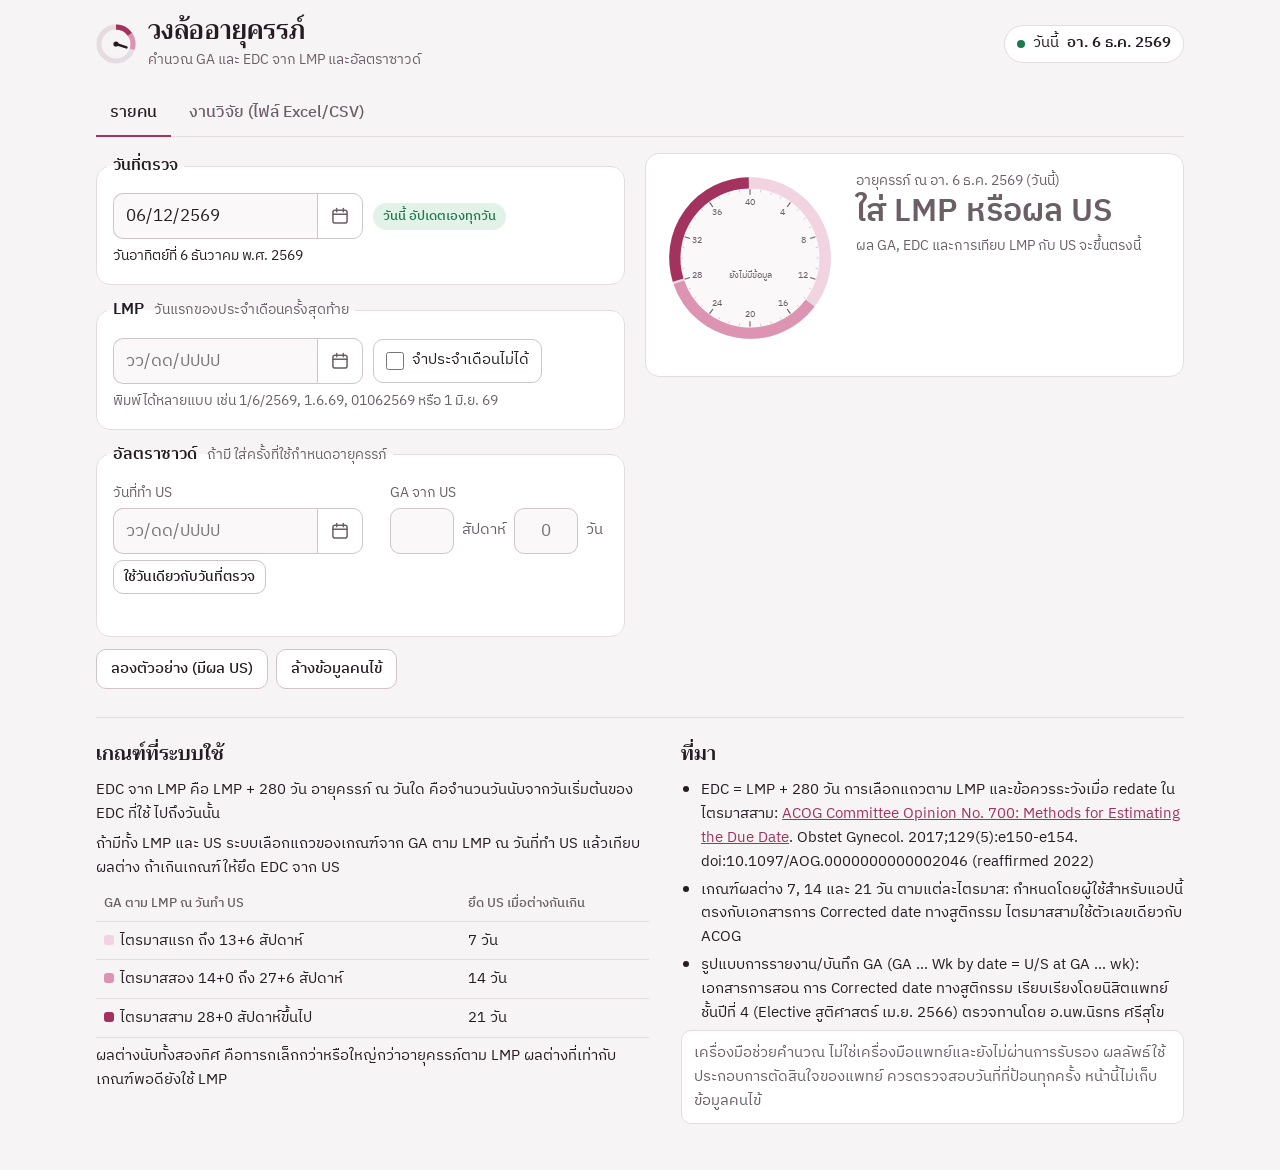
==== index.html @ f5835713 "Initial release of OBdating GA calculator Gestational age and EDC from LMP and ultrasound, live "tod" ====
<!doctype html>
<html lang="th">
<head>
<meta charset="utf-8">
<meta name="viewport" content="width=device-width, initial-scale=1, viewport-fit=cover">
<meta name="robots" content="noindex, nofollow">
<title>วงล้ออายุครรภ์</title>
<link rel="preconnect" href="https://fonts.googleapis.com">
<link rel="preconnect" href="https://fonts.gstatic.com" crossorigin>
<link rel="stylesheet" href="https://fonts.googleapis.com/css2?family=IBM+Plex+Sans+Thai:wght@400;500;600&family=Trirong:wght@500;600&display=swap">
<style>
/* Layout: a clinic desk. Inputs sit on the left like an ANC record, the live result
   (wheel, GA, EDC) stays pinned on the right; everything folds to one column on phones. */
:root {
  --bg: #f6f4f5;
  --surface: #ffffff;
  --surface-2: #faf8f9;
  --ink: #241c21;
  --muted: #6b5f66;
  --line: #e4dce0;
  --line-strong: #cfc4ca;
  --accent: #a3325e;
  --accent-ink: #ffffff;
  --accent-soft: #f7e4ec;
  --t1: #f2d3e0;
  --t2: #dd93b2;
  --t3: #a3325e;
  --ok: #1e7a4c;
  --ok-soft: #e2f2e9;
  --warn: #8f5400;
  --warn-soft: #fcefd8;
  --err: #b42318;
  --err-soft: #fde7e5;
  --focus: #a3325e;
  --rep-ga: #c42127;
  --rep-date: #7b2cbf;
  --font-display: 'Trirong', 'Noto Serif Thai', 'Leelawadee UI', Georgia, serif;
  --font-body: 'IBM Plex Sans Thai', 'Leelawadee UI', 'Noto Sans Thai', Thonburi, Tahoma, system-ui, sans-serif;
  --radius: 10px;
  --radius-lg: 14px;
  padding-top: env(safe-area-inset-top, 0px);
  padding-bottom: env(safe-area-inset-bottom, 0px);
}
@media (prefers-color-scheme: dark) {
  :root:not([data-theme="light"]) {
    --bg: #161114; --surface: #201a1e; --surface-2: #261f24; --ink: #f2ebef; --muted: #b4a6ae;
    --line: #3a2f36; --line-strong: #54464e; --accent: #ee8fb6; --accent-ink: #2a0f1c; --accent-soft: #3b2230;
    --t1: #4a2b3a; --t2: #93506e; --t3: #ee8fb6; --ok: #74d3a2; --ok-soft: #16301f;
    --warn: #f3be67; --warn-soft: #36270f; --err: #ff8e84; --err-soft: #3c1916; --focus: #ee8fb6;
    --rep-ga: #ff8f8f; --rep-date: #c7a4ff;
    color-scheme: dark;
  }
}
:root[data-theme="dark"] {
  --bg: #161114; --surface: #201a1e; --surface-2: #261f24; --ink: #f2ebef; --muted: #b4a6ae;
  --line: #3a2f36; --line-strong: #54464e; --accent: #ee8fb6; --accent-ink: #2a0f1c; --accent-soft: #3b2230;
  --t1: #4a2b3a; --t2: #93506e; --t3: #ee8fb6; --ok: #74d3a2; --ok-soft: #16301f;
  --warn: #f3be67; --warn-soft: #36270f; --err: #ff8e84; --err-soft: #3c1916; --focus: #ee8fb6;
    --rep-ga: #ff8f8f; --rep-date: #c7a4ff;
  color-scheme: dark;
}

*, *::before, *::after { box-sizing: border-box; }
[hidden] { display: none !important; }
html { -webkit-text-size-adjust: 100%; }
body {
  margin: 0;
  background: var(--bg);
  color: var(--ink);
  font-family: var(--font-body);
  font-size: 16px;
  line-height: 1.6;
}
button, input, select, textarea { font: inherit; color: inherit; }
:focus-visible { outline: 2px solid var(--focus); outline-offset: 2px; }
.num { font-variant-numeric: tabular-nums; }

.app { max-width: 1120px; margin: 0 auto; padding-inline: 16px; padding-block: 16px 40px; }

/* Header */
.top { display: flex; flex-wrap: wrap; align-items: center; justify-content: space-between; gap: 12px 20px; }
.brand { display: flex; align-items: center; gap: 12px; min-width: 0; }
.brand-mark { width: 40px; height: 40px; flex: none; }
.brand h1 { font-family: var(--font-display); font-weight: 600; font-size: 1.6rem; line-height: 1.2; margin: 0; letter-spacing: 0.005em; }
.brand .sub { margin: 2px 0 0; color: var(--muted); font-size: 0.9rem; }
.today-chip {
  display: inline-flex; align-items: center; gap: 8px; padding: 6px 12px;
  background: var(--surface); border: 1px solid var(--line); border-radius: 999px; font-size: 0.92rem;
}
.today-chip strong { font-weight: 600; }
.pulse { width: 8px; height: 8px; border-radius: 50%; background: var(--ok); flex: none; }

/* Tabs */
.tabs { display: flex; gap: 4px; margin: 18px 0 16px; border-bottom: 1px solid var(--line); }
.tab {
  appearance: none; border: 0; background: none; padding: 10px 14px; margin-bottom: -1px; cursor: pointer;
  color: var(--muted); border-bottom: 2px solid transparent; font-weight: 500;
}
.tab[aria-selected="true"] { color: var(--ink); border-bottom-color: var(--accent); }
.tab:hover { color: var(--ink); }

/* Clinic layout */
.clinic-grid { display: grid; grid-template-columns: minmax(0, 1fr); gap: 16px; align-items: start; }
@media (min-width: 880px) {
  .clinic-grid { grid-template-columns: minmax(0, 1fr) minmax(0, 1.02fr); gap: 20px; }
  .summary { position: sticky; top: calc(env(safe-area-inset-top, 0px) + 12px); }
}
.inputs { display: flex; flex-direction: column; gap: 12px; min-width: 0; }

.block {
  margin: 0; min-width: 0; border: 1px solid var(--line); border-radius: var(--radius-lg);
  background: var(--surface); padding: 14px 16px 16px;
}
.block legend { padding: 0 6px; margin-left: -6px; font-weight: 600; font-size: 1.02rem; }
.hint { font-weight: 400; color: var(--muted); font-size: 0.86rem; margin-left: 6px; }
.field-label { display: block; font-size: 0.88rem; color: var(--muted); margin: 0 0 4px; }
.field-row { display: flex; flex-wrap: wrap; align-items: center; gap: 8px 10px; }

.datefield { display: flex; align-items: stretch; width: 100%; max-width: 250px; }
.datefield input[type="text"] {
  flex: 1; min-width: 0; height: 46px; padding: 0 12px; font-size: 1.08rem; font-variant-numeric: tabular-nums;
  border: 1px solid var(--line-strong); border-right: 0; border-radius: var(--radius) 0 0 var(--radius);
  background: var(--surface-2);
}
.datefield input[type="text"]:focus { background: var(--surface); }
.datefield input.invalid { border-color: var(--err); }
.picker {
  position: relative; flex: none; width: 46px; height: 46px; display: grid; place-items: center;
  border: 1px solid var(--line-strong); border-radius: 0 var(--radius) var(--radius) 0; background: var(--surface);
  color: var(--muted); cursor: pointer;
}
.picker:hover { color: var(--accent); }
.picker svg { width: 20px; height: 20px; pointer-events: none; }
.picker input[type="date"] {
  position: absolute; inset: 0; width: 100%; height: 100%; opacity: 0; cursor: pointer; border: 0; padding: 0; margin: 0;
}
.picker input[type="date"]::-webkit-calendar-picker-indicator {
  position: absolute; inset: 0; width: auto; height: auto; opacity: 0; cursor: pointer;
}
.picker:focus-within { outline: 2px solid var(--focus); outline-offset: 2px; }

.echo { margin: 6px 0 0; font-size: 0.9rem; color: var(--muted); min-height: 1.4em; }
.echo.ok { color: var(--ink); }
.echo.err { color: var(--err); }

.chip { display: inline-flex; align-items: center; gap: 6px; padding: 3px 10px; border-radius: 999px; font-size: 0.82rem; font-weight: 500; white-space: nowrap; }
.chip.live { background: var(--ok-soft); color: var(--ok); }
.chip.fixed { background: var(--warn-soft); color: var(--warn); }

.btn {
  appearance: none; display: inline-flex; align-items: center; justify-content: center; gap: 6px;
  min-height: 40px; padding: 0 14px; border-radius: var(--radius); border: 1px solid var(--line-strong);
  background: var(--surface); cursor: pointer; font-weight: 500; font-size: 0.94rem;
}
.btn:hover { border-color: var(--accent); color: var(--accent); }
.btn.primary { background: var(--accent); border-color: var(--accent); color: var(--accent-ink); }
.btn.primary:hover { filter: brightness(1.06); color: var(--accent-ink); }
.btn.small { min-height: 34px; padding: 0 10px; font-size: 0.88rem; }
.btn svg { width: 16px; height: 16px; }

.us-grid { display: grid; grid-template-columns: minmax(0, 1fr); gap: 12px 16px; }
@media (min-width: 520px) { .us-grid { grid-template-columns: minmax(0, 1.2fr) minmax(0, 1fr); } }
.wd { display: flex; align-items: center; gap: 8px; flex-wrap: wrap; }
.wd input {
  width: 64px; height: 46px; padding: 0 8px; text-align: center; font-size: 1.08rem; font-variant-numeric: tabular-nums;
  border: 1px solid var(--line-strong); border-radius: var(--radius); background: var(--surface-2);
}
.wd input:focus { background: var(--surface); }
.wd input.invalid { border-color: var(--err); }
.wd span { color: var(--muted); font-size: 0.92rem; }
.quick { margin-top: 6px; display: flex; gap: 6px; flex-wrap: wrap; }

.mini { margin: 12px 0 0; display: grid; grid-template-columns: repeat(2, minmax(0, 1fr)); gap: 8px; }
.mini div { background: var(--surface-2); border-radius: var(--radius); padding: 8px 12px; min-width: 0; }
.mini dt { font-size: 0.8rem; color: var(--muted); }
.mini dd { margin: 0; font-weight: 600; font-variant-numeric: tabular-nums; }
.mini dd small { font-weight: 400; color: var(--muted); font-size: 0.8rem; }
.mini .warn-text { color: var(--err); font-weight: 500; font-size: 0.9rem; }

.actions { display: flex; flex-wrap: wrap; gap: 8px; }

/* Result card */
.result { border: 1px solid var(--line); border-radius: var(--radius-lg); background: var(--surface); padding: 16px; }
.result-head {
  display: grid; grid-template-columns: 176px minmax(0, 1fr); column-gap: 18px;
  grid-template-areas: "wheel ga" "wheel edc"; align-items: center;
}
.result-head .wheel { grid-area: wheel; }
.result-head .ga-block { grid-area: ga; align-self: end; min-width: 0; }
.result-head .edc-box { grid-area: edc; align-self: start; min-width: 0; }
@media (max-width: 519px) {
  .result-head { grid-template-columns: 138px minmax(0, 1fr); column-gap: 14px; grid-template-areas: "wheel ga" "edc edc"; }
  .result-head .ga-block { align-self: center; }
  .ga-big { font-size: 1.75rem; }
}
.wheel { width: 100%; max-width: 190px; height: auto; display: block; }
.wheel .ring-bg { fill: none; stroke: var(--line); }
.wheel .arc1 { fill: none; stroke: var(--t1); }
.wheel .arc2 { fill: none; stroke: var(--t2); }
.wheel .arc3 { fill: none; stroke: var(--t3); }
.wheel .tick { stroke: var(--line-strong); }
.wheel .tick.major { stroke: var(--muted); }
.wheel .lbl { fill: var(--muted); font-size: 11px; font-family: var(--font-body); }
.wheel .needle { stroke: var(--ink); stroke-width: 2.5; stroke-linecap: round; }
.wheel .hub { fill: var(--ink); }
.wheel .tipdot { fill: var(--accent); stroke: var(--surface); stroke-width: 2; }
.wheel .usdot { fill: var(--surface); stroke: var(--ink); stroke-width: 1.6; }
.wheel .center-big { fill: var(--ink); font-size: 26px; font-weight: 600; font-family: var(--font-body); }
.wheel .center-small { fill: var(--muted); font-size: 11px; font-family: var(--font-body); }
.wheel .face { fill: var(--surface-2); }
.wheel .needle-g { transform-box: view-box; transform-origin: 110px 110px; }

.res-label { margin: 0; color: var(--muted); font-size: 0.86rem; }
.ga-big { margin: 2px 0 0; font-size: 2rem; line-height: 1.15; font-weight: 600; font-variant-numeric: tabular-nums; }
.ga-big small { font-size: 0.95rem; font-weight: 500; color: var(--muted); margin: 0 4px 0 2px; }
.res-sub { margin: 4px 0 0; color: var(--muted); font-size: 0.9rem; }
.edc-box { margin-top: 12px; padding-top: 12px; border-top: 1px solid var(--line); }
.edc-date { margin: 2px 0 0; font-size: 1.35rem; font-weight: 600; font-variant-numeric: tabular-nums; }
.src-line { margin: 2px 0 0; font-size: 0.9rem; color: var(--muted); }
.empty-note { margin: 4px 0 0; color: var(--muted); }

.verdict { margin-top: 14px; border-radius: var(--radius); padding: 12px 14px; }
.verdict.keep { background: var(--ok-soft); }
.verdict.redate { background: var(--warn-soft); }
.verdict.error { background: var(--err-soft); }
.verdict h3 { margin: 0; font-size: 1rem; font-weight: 600; }
.verdict.keep h3 { color: var(--ok); }
.verdict.redate h3 { color: var(--warn); }
.verdict.error h3 { color: var(--err); }
.verdict p { margin: 4px 0 0; font-size: 0.92rem; }
.verdict .caution { margin-top: 8px; padding-top: 8px; border-top: 1px solid var(--line-strong); }

.compare { width: 100%; border-collapse: collapse; margin-top: 14px; font-size: 0.92rem; font-variant-numeric: tabular-nums; }
.compare th, .compare td { text-align: left; padding: 7px 8px; border-bottom: 1px solid var(--line); vertical-align: top; }
.compare thead th { font-weight: 500; color: var(--muted); font-size: 0.82rem; }
.compare tbody th { font-weight: 500; }
.compare tr.chosen td, .compare tr.chosen th { background: var(--accent-soft); }
.tag { display: inline-block; margin-left: 6px; padding: 0 8px; border-radius: 999px; font-size: 0.74rem; font-weight: 600; background: var(--accent); color: var(--accent-ink); vertical-align: 1px; }

.result-foot { display: flex; flex-wrap: wrap; align-items: center; justify-content: space-between; gap: 10px; margin-top: 14px; }
.override { display: flex; align-items: center; gap: 8px; font-size: 0.9rem; }
.override select { height: 36px; border: 1px solid var(--line-strong); border-radius: var(--radius); background: var(--surface); padding: 0 8px; }
.copy-status { font-size: 0.86rem; color: var(--ok); }
#copy-fallback { width: 100%; margin-top: 8px; min-height: 90px; border: 1px solid var(--line-strong); border-radius: var(--radius); padding: 8px; background: var(--surface-2); font-size: 0.86rem; }

/* Research */
.research-lead { margin: 0 0 14px; color: var(--muted); max-width: 70ch; }
.privacy { display: inline-flex; align-items: center; gap: 6px; color: var(--ok); font-weight: 500; }
.steps { list-style: none; margin: 0; padding: 0; display: flex; flex-direction: column; gap: 14px; counter-reset: step; }
.step { border: 1px solid var(--line); border-radius: var(--radius-lg); background: var(--surface); padding: 16px; min-width: 0; counter-increment: step; }
.step > h3 { margin: 0 0 12px; font-size: 1.05rem; font-weight: 600; display: flex; align-items: center; gap: 10px; }
.step > h3::before {
  content: counter(step); display: inline-grid; place-items: center; width: 26px; height: 26px; border-radius: 50%;
  background: var(--accent-soft); color: var(--accent); font-size: 0.9rem; font-weight: 600;
}
.drop {
  display: flex; flex-wrap: wrap; align-items: center; gap: 10px 14px; padding: 16px; border: 1.5px dashed var(--line-strong);
  border-radius: var(--radius); background: var(--surface-2);
}
.drop.over { border-color: var(--accent); background: var(--accent-soft); }
.drop input[type="file"] { position: absolute; width: 1px; height: 1px; opacity: 0; pointer-events: none; }
.file-info { margin: 10px 0 0; font-size: 0.92rem; }
.file-info .sample { display: inline-block; padding: 1px 8px; border-radius: 999px; background: var(--warn-soft); color: var(--warn); font-size: 0.8rem; font-weight: 600; margin-right: 6px; }
.row { display: flex; flex-wrap: wrap; align-items: end; gap: 10px 16px; margin-top: 12px; }
.ctl { display: flex; flex-direction: column; gap: 4px; font-size: 0.88rem; color: var(--muted); min-width: 0; }
.ctl select, .ctl input {
  height: 40px; border: 1px solid var(--line-strong); border-radius: var(--radius); background: var(--surface);
  padding: 0 10px; color: var(--ink); font-size: 0.95rem; max-width: 100%;
}
.ctl input[type="number"] { width: 90px; }
.map-grid { display: grid; grid-template-columns: repeat(auto-fill, minmax(220px, 1fr)); gap: 12px 16px; }
.datecols { margin: 14px 0 0; border: 1px solid var(--line); border-radius: var(--radius); padding: 10px 12px 12px; }
.datecols legend { padding: 0 6px; font-size: 0.9rem; color: var(--muted); }
.checks { display: flex; flex-wrap: wrap; gap: 6px 8px; }
.check { display: inline-flex; align-items: center; gap: 6px; padding: 4px 10px; border: 1px solid var(--line-strong); border-radius: 999px; font-size: 0.9rem; cursor: pointer; background: var(--surface); }
.check input { accent-color: var(--accent); margin: 0; }
.check:has(input:checked) { border-color: var(--accent); background: var(--accent-soft); }
details.adv { margin-top: 12px; }
details.adv summary { cursor: pointer; color: var(--muted); font-size: 0.92rem; }
details.adv .row { margin-top: 8px; }

.stats { display: grid; grid-template-columns: repeat(auto-fit, minmax(130px, 1fr)); gap: 10px; }
.stat { background: var(--surface-2); border-radius: var(--radius); padding: 10px 12px; }
.stat .k { font-size: 0.8rem; color: var(--muted); }
.stat .v { font-size: 1.4rem; font-weight: 600; font-variant-numeric: tabular-nums; line-height: 1.3; }
.stat .v small { font-size: 0.8rem; font-weight: 400; color: var(--muted); }
.table-wrap { margin-top: 12px; overflow-x: auto; border: 1px solid var(--line); border-radius: var(--radius); }
table.preview { border-collapse: collapse; width: 100%; font-size: 0.86rem; font-variant-numeric: tabular-nums; white-space: nowrap; }
table.preview th, table.preview td { padding: 7px 10px; border-bottom: 1px solid var(--line); text-align: left; }
table.preview thead th { background: var(--surface-2); color: var(--muted); font-weight: 500; position: sticky; top: 0; }
table.preview td.note { white-space: normal; min-width: 200px; color: var(--muted); }
table.preview .fail { color: var(--err); font-weight: 500; }
table.preview tr.st-error td { background: var(--err-soft); }
table.preview tr.st-warn td.note { color: var(--warn); }
.src { display: inline-block; padding: 0 7px; border-radius: 999px; font-size: 0.74rem; font-weight: 600; margin-left: 4px; }
.src.US, .src.US_ONLY { background: var(--accent); color: var(--accent-ink); }
.src.LMP, .src.LMP_ONLY { background: var(--line); color: var(--ink); }
.more { margin: 8px 0 0; font-size: 0.86rem; color: var(--muted); }
.dl-status { font-size: 0.9rem; color: var(--muted); }
.dl-status.ok { color: var(--ok); }
.dl-status.err { color: var(--err); }
.colguide { margin-top: 12px; font-size: 0.9rem; }
.colguide summary { cursor: pointer; color: var(--muted); }
.colguide dl { display: grid; grid-template-columns: max-content minmax(0, 1fr); gap: 4px 14px; margin: 8px 0 0; }
.colguide dt { font-family: ui-monospace, 'SFMono-Regular', Consolas, monospace; font-size: 0.84rem; }
.colguide dd { margin: 0; color: var(--muted); }
@media (max-width: 560px) { .colguide dl { grid-template-columns: minmax(0, 1fr); } .colguide dd { margin-bottom: 6px; } }

/* "Can't remember LMP" checkbox */
.uncertain {
  display: inline-flex; align-items: center; gap: 8px; min-height: 44px; padding: 0 12px;
  border: 1px solid var(--line-strong); border-radius: var(--radius); background: var(--surface);
  cursor: pointer; font-size: 0.95rem; user-select: none;
}
.uncertain input { width: 18px; height: 18px; margin: 0; accent-color: var(--accent); cursor: pointer; }
.uncertain:has(input:checked) { border-color: var(--accent); background: var(--accent-soft); }
.uncertain:focus-within { outline: 2px solid var(--focus); outline-offset: 2px; }
.datefield input[type="text"]:disabled { color: var(--muted); background: var(--surface-2); text-decoration: line-through; cursor: not-allowed; }
.picker:has(input:disabled) { color: var(--line-strong); cursor: not-allowed; }
.picker input[type="date"]:disabled { cursor: not-allowed; }

/* Report line (patient profile after corrected date) */
.report { margin-top: 14px; padding: 12px 14px; border: 1px solid var(--line); border-radius: var(--radius); background: var(--surface-2); }
.report-head { display: flex; align-items: center; justify-content: space-between; gap: 10px; }
.rep-line {
  margin: 8px 0 0; padding: 10px 12px; border-radius: var(--radius); background: var(--surface); border: 1px solid var(--line);
  font-size: 1.05rem; line-height: 1.55; overflow-wrap: anywhere;
}
.rep-line sup { font-size: 0.7em; line-height: 0; }
.rep-ga { color: var(--rep-ga); font-weight: 600; }
.rep-date { color: var(--rep-date); font-weight: 600; }
.report-edc { margin: 8px 0 0; font-size: 0.92rem; font-variant-numeric: tabular-nums; }
.report-edc .fix { color: var(--accent); font-weight: 600; }
.report-key { margin: 6px 0 0; font-size: 0.82rem; color: var(--muted); }
.report .copy-status { display: block; margin-top: 4px; }

/* Rules and sources */
.rules { margin-top: 28px; border-top: 1px solid var(--line); padding-top: 20px; display: grid; grid-template-columns: minmax(0, 1fr); gap: 16px 32px; }
@media (min-width: 880px) { .rules { grid-template-columns: minmax(0, 1.1fr) minmax(0, 1fr); } }
.rules h2 { font-family: var(--font-display); font-weight: 600; font-size: 1.25rem; margin: 0 0 8px; text-wrap: balance; }
.rules p, .rules li { font-size: 0.93rem; }
.rules p { margin: 6px 0; max-width: 68ch; }
.bands { border-collapse: collapse; width: 100%; font-size: 0.93rem; font-variant-numeric: tabular-nums; }
.bands th, .bands td { text-align: left; padding: 7px 8px; border-bottom: 1px solid var(--line); }
.bands thead th { color: var(--muted); font-weight: 500; font-size: 0.82rem; }
.sw { display: inline-block; width: 10px; height: 10px; border-radius: 3px; margin-right: 6px; vertical-align: 0; }
.sw.t1 { background: var(--t1); } .sw.t2 { background: var(--t2); } .sw.t3 { background: var(--t3); }
.sources { margin: 6px 0 0; padding-left: 20px; }
.sources li { margin: 4px 0; }
.rules a { color: var(--accent); }
.disclaimer { margin-top: 12px; padding: 10px 12px; border-radius: var(--radius); background: var(--surface); border: 1px solid var(--line); font-size: 0.88rem; color: var(--muted); }

/* Toast */
.toast {
  position: fixed; left: 50%; transform: translateX(-50%); bottom: calc(16px + env(safe-area-inset-bottom, 0px));
  max-width: calc(100% - 32px); background: var(--ink); color: var(--bg); padding: 10px 16px; border-radius: var(--radius);
  font-size: 0.94rem; box-shadow: 0 6px 24px rgba(0, 0, 0, 0.18); z-index: 10;
}
@media (prefers-reduced-motion: no-preference) {
  .toast { animation: toast-in 180ms ease-out; }
  @keyframes toast-in { from { opacity: 0; transform: translate(-50%, 8px); } to { opacity: 1; transform: translate(-50%, 0); } }
  .wheel .needle-g { transition: transform 260ms ease-out; }
}
</style>
</head>
<body>
<div class="app">
  <header class="top">
    <div class="brand">
      <svg class="brand-mark" viewBox="0 0 40 40" aria-hidden="true">
        <circle cx="20" cy="20" r="17" fill="none" stroke="var(--line)" stroke-width="5"></circle>
        <path d="M20 3 A17 17 0 0 1 36.1 25.3" fill="none" stroke="var(--t2)" stroke-width="5"></path>
        <path d="M20 3 A17 17 0 0 1 33.8 10.2" fill="none" stroke="var(--t3)" stroke-width="5"></path>
        <line x1="20" y1="20" x2="30.5" y2="23.4" stroke="var(--ink)" stroke-width="2.4" stroke-linecap="round"></line>
        <circle cx="20" cy="20" r="2.6" fill="var(--ink)"></circle>
      </svg>
      <div>
        <h1>วงล้ออายุครรภ์</h1>
        <p class="sub">คำนวณ GA และ EDC จาก LMP และอัลตราซาวด์</p>
      </div>
    </div>
    <div class="today-chip" title="วันที่จากนาฬิกาของเครื่องนี้ ระบบตรวจทุก 30 วินาทีและทุกครั้งที่กลับมาที่หน้านี้">
      <span class="pulse" aria-hidden="true"></span>
      <span>วันนี้</span>
      <strong id="today-text" class="num"></strong>
    </div>
  </header>

  <nav class="tabs" role="tablist" aria-label="โหมดการใช้งาน">
    <button class="tab" role="tab" id="tab-clinic" aria-controls="panel-clinic" aria-selected="true">รายคน</button>
    <button class="tab" role="tab" id="tab-research" aria-controls="panel-research" aria-selected="false">งานวิจัย (ไฟล์ Excel/CSV)</button>
  </nav>

  <main>
    <section id="panel-clinic" role="tabpanel" aria-labelledby="tab-clinic">
      <div class="clinic-grid">
        <div class="inputs">
          <fieldset class="block" id="blk-visit">
            <legend>วันที่ตรวจ</legend>
            <div class="field-row">
              <div class="datefield">
                <input id="visit-date" type="text" inputmode="decimal" autocomplete="off" spellcheck="false"
                  placeholder="วว/ดด/ปปปป" aria-describedby="visit-echo" aria-label="วันที่ตรวจ">
                <label class="picker" title="เลือกจากปฏิทิน">
                  <svg viewBox="0 0 24 24" fill="none" stroke="currentColor" stroke-width="1.8" stroke-linecap="round" stroke-linejoin="round" aria-hidden="true"><rect x="3.5" y="5" width="17" height="15.5" rx="2.5"></rect><path d="M3.5 10h17M8 3v4M16 3v4"></path></svg>
                  <input type="date" id="visit-date-picker" aria-label="เลือกวันที่ตรวจจากปฏิทิน">
                </label>
              </div>
              <span class="chip live" id="visit-mode">วันนี้ อัปเดตเองทุกวัน</span>
              <button type="button" class="btn small" id="visit-today" hidden>ใช้วันนี้</button>
            </div>
            <p class="echo" id="visit-echo"></p>
          </fieldset>

          <fieldset class="block" id="blk-lmp">
            <legend>LMP <span class="hint">วันแรกของประจำเดือนครั้งสุดท้าย</span></legend>
            <div class="field-row">
              <div class="datefield">
                <input id="lmp" type="text" inputmode="decimal" autocomplete="off" spellcheck="false"
                  placeholder="วว/ดด/ปปปป" aria-describedby="lmp-echo" aria-label="LMP">
                <label class="picker" title="เลือกจากปฏิทิน">
                  <svg viewBox="0 0 24 24" fill="none" stroke="currentColor" stroke-width="1.8" stroke-linecap="round" stroke-linejoin="round" aria-hidden="true"><rect x="3.5" y="5" width="17" height="15.5" rx="2.5"></rect><path d="M3.5 10h17M8 3v4M16 3v4"></path></svg>
                  <input type="date" id="lmp-picker" aria-label="เลือก LMP จากปฏิทิน">
                </label>
              </div>
              <label class="uncertain" for="lmp-unknown">
                <input type="checkbox" id="lmp-unknown">
                <span>จำประจำเดือนไม่ได้</span>
              </label>
            </div>
            <p class="echo" id="lmp-echo">พิมพ์ได้หลายแบบ เช่น 1/6/2569, 1.6.69, 01062569 หรือ 1 มิ.ย. 69</p>
            <dl class="mini" id="lmp-out" hidden>
              <div><dt>GA ตาม LMP ณ วันตรวจ</dt><dd id="lmp-ga"></dd></div>
              <div><dt>EDC ตาม LMP</dt><dd id="lmp-edc"></dd></div>
            </dl>
          </fieldset>

          <fieldset class="block" id="blk-us">
            <legend>อัลตราซาวด์ <span class="hint">ถ้ามี ใส่ครั้งที่ใช้กำหนดอายุครรภ์</span></legend>
            <div class="us-grid">
              <div>
                <span class="field-label" id="us-date-label">วันที่ทำ US</span>
                <div class="datefield">
                  <input id="us-date" type="text" inputmode="decimal" autocomplete="off" spellcheck="false"
                    placeholder="วว/ดด/ปปปป" aria-labelledby="us-date-label" aria-describedby="us-echo">
                  <label class="picker" title="เลือกจากปฏิทิน">
                    <svg viewBox="0 0 24 24" fill="none" stroke="currentColor" stroke-width="1.8" stroke-linecap="round" stroke-linejoin="round" aria-hidden="true"><rect x="3.5" y="5" width="17" height="15.5" rx="2.5"></rect><path d="M3.5 10h17M8 3v4M16 3v4"></path></svg>
                    <input type="date" id="us-date-picker" aria-label="เลือกวันที่ทำ US จากปฏิทิน">
                  </label>
                </div>
                <div class="quick"><button type="button" class="btn small" id="us-same">ใช้วันเดียวกับวันที่ตรวจ</button></div>
                <p class="echo" id="us-echo"></p>
              </div>
              <div>
                <span class="field-label" id="us-ga-label">GA จาก US</span>
                <div class="wd" role="group" aria-labelledby="us-ga-label">
                  <input id="us-w" type="text" inputmode="numeric" autocomplete="off" maxlength="12" aria-label="สัปดาห์">
                  <span>สัปดาห์</span>
                  <input id="us-d" type="text" inputmode="numeric" autocomplete="off" maxlength="2" placeholder="0" aria-label="วัน">
                  <span>วัน</span>
                </div>
                <p class="echo" id="usga-echo"></p>
              </div>
            </div>
            <dl class="mini" id="us-out" hidden>
              <div><dt>GA ตาม US ณ วันตรวจ</dt><dd id="us-ga-visit"></dd></div>
              <div><dt>EDC ตาม US</dt><dd id="us-edc"></dd></div>
            </dl>
          </fieldset>

          <div class="actions">
            <button type="button" class="btn" id="btn-example">ลองตัวอย่าง (มีผล US)</button>
            <button type="button" class="btn" id="btn-clear">ล้างข้อมูลคนไข้</button>
          </div>
        </div>

        <aside class="summary" aria-label="ผลการคำนวณ">
          <div class="result" id="result">
            <div class="result-head">
              <svg class="wheel" id="wheel" viewBox="0 0 220 220" role="img" aria-labelledby="wheel-title">
                <title id="wheel-title">วงล้ออายุครรภ์</title>
              </svg>
              <div class="ga-block" aria-live="polite" id="result-text">
                <p class="res-label" id="res-label">อายุครรภ์ ณ วันที่ตรวจ</p>
                <p class="ga-big" id="res-ga"></p>
                <p class="res-sub" id="res-sub"></p>
              </div>
              <div class="edc-box" id="edc-box" aria-live="polite">
                <p class="res-label">EDC ที่ใช้</p>
                <p class="edc-date" id="res-edc"></p>
                <p class="src-line" id="res-src"></p>
              </div>
            </div>
            <div class="report" id="report" hidden>
              <div class="report-head">
                <span class="res-label">การรายงาน/บันทึก GA</span>
                <button type="button" class="btn small" id="btn-copy-report">คัดลอก</button>
              </div>
              <p class="rep-line" id="report-line"></p>
              <p class="report-edc" id="report-edc"></p>
              <p class="report-key"><span class="rep-ga">ตัวแดง</span> คือ GA ณ วันที่ตรวจ เปลี่ยนทุกครั้งที่มา <span class="rep-date">ตัวม่วง</span> บอกวิธีกำหนดอายุครรภ์และ GA ตอนทำ U/S ไม่เปลี่ยนจนคลอด</p>
              <span class="copy-status" id="report-copy-status" role="status"></span>
            </div>
            <div class="verdict" id="verdict" hidden></div>
            <table class="compare" id="compare" hidden>
              <thead><tr><th scope="col">วิธี</th><th scope="col">GA ณ วันตรวจ</th><th scope="col">EDC</th></tr></thead>
              <tbody>
                <tr id="cmp-lmp"><th scope="row">LMP</th><td></td><td></td></tr>
                <tr id="cmp-us"><th scope="row">US</th><td></td><td></td></tr>
              </tbody>
            </table>
            <div class="result-foot">
              <label class="override" id="override-wrap" hidden>
                <span>EDC ที่ใช้</span>
                <select id="override">
                  <option value="auto">ตามเกณฑ์</option>
                  <option value="LMP">แพทย์เลือก LMP</option>
                  <option value="US">แพทย์เลือก US</option>
                </select>
              </label>
              <span>
                <button type="button" class="btn small" id="btn-copy" hidden>คัดลอกสรุป</button>
                <span class="copy-status" id="copy-status" role="status"></span>
              </span>
            </div>
            <textarea id="copy-fallback" readonly hidden aria-label="ข้อความสรุปสำหรับคัดลอก"></textarea>
          </div>
        </aside>
      </div>
    </section>

    <section id="panel-research" role="tabpanel" aria-labelledby="tab-research" hidden>
      <p class="research-lead">
        ใช้กับไฟล์ที่มีหลายราย ระบบใช้กฎเดียวกับหน้ารายคน แล้วเพิ่มคอลัมน์ผลลัพธ์ต่อท้ายคอลัมน์เดิม
        <span class="privacy"><svg viewBox="0 0 24 24" width="16" height="16" fill="none" stroke="currentColor" stroke-width="2" stroke-linecap="round" stroke-linejoin="round" aria-hidden="true"><rect x="5" y="11" width="14" height="9" rx="2"></rect><path d="M8 11V8a4 4 0 0 1 8 0v3"></path></svg>คำนวณในเบราว์เซอร์นี้ ข้อมูลไม่ถูกส่งออกจากเครื่อง</span>
      </p>
      <ol class="steps">
        <li class="step">
          <h3>เลือกไฟล์</h3>
          <div class="drop" id="drop">
            <input type="file" id="file" accept=".xlsx,.xls,.xlsm,.csv,.txt">
            <label for="file" class="btn primary" id="file-btn">
              <svg viewBox="0 0 24 24" fill="none" stroke="currentColor" stroke-width="2" stroke-linecap="round" stroke-linejoin="round" aria-hidden="true"><path d="M12 16V4M7 9l5-5 5 5M5 20h14"></path></svg>
              เลือกไฟล์
            </label>
            <span>หรือลากไฟล์ .xlsx .xls .csv มาวางตรงนี้</span>
            <button type="button" class="btn small" id="btn-template">ดาวน์โหลดไฟล์ตัวอย่าง (.csv)</button>
          </div>
          <p class="file-info" id="file-info"></p>
          <div class="row">
            <label class="ctl" id="sheet-wrap" hidden>ชีต<select id="sheet"></select></label>
            <label class="ctl">แถวหัวตาราง<input id="header-row" type="number" min="1" step="1"></label>
          </div>
        </li>
        <li class="step">
          <h3>จับคู่คอลัมน์</h3>
          <div class="map-grid">
            <label class="ctl">LMP<select id="map-lmp"></select></label>
            <label class="ctl">วันที่ทำ US<select id="map-usdate"></select></label>
            <label class="ctl">รูปแบบ GA จาก US
              <select id="map-gamode">
                <option value="single">คอลัมน์เดียว เช่น 7+5</option>
                <option value="wd">สัปดาห์และวันแยก 2 คอลัมน์</option>
                <option value="days">จำนวนวัน เช่น 54</option>
              </select>
            </label>
            <label class="ctl" id="wrap-ga">GA จาก US<select id="map-ga"></select></label>
            <label class="ctl" id="wrap-gaw" hidden>GA จาก US (สัปดาห์)<select id="map-gaw"></select></label>
            <label class="ctl" id="wrap-gad" hidden>GA จาก US (วัน)<select id="map-gad"></select></label>
          </div>
          <fieldset class="datecols">
            <legend>คำนวณ GA ณ วันที่ในคอลัมน์เหล่านี้ (เลือกได้หลายคอลัมน์)</legend>
            <div class="checks" id="map-datecols"></div>
          </fieldset>
          <details class="adv">
            <summary>ตั้งค่าการอ่านข้อมูล</summary>
            <div class="row">
              <label class="ctl">ปีแบบ 2 หลัก
                <select id="opt-2digit">
                  <option value="BE">พ.ศ. (63 คือ 2563)</option>
                  <option value="CE">ค.ศ. (20 คือ 2020)</option>
                </select>
              </label>
              <label class="ctl">GA ที่เป็นทศนิยม เช่น 7.5
                <select id="opt-decimal">
                  <option value="reject">ไม่อ่าน แจ้งในหมายเหตุ</option>
                  <option value="wd">7.5 คือ 7 สัปดาห์ 5 วัน</option>
                  <option value="weeks">7.5 คือ 7.5 สัปดาห์ (ปัดเป็นวัน)</option>
                </select>
              </label>
            </div>
          </details>
        </li>
        <li class="step">
          <h3>ตรวจผลและดาวน์โหลด</h3>
          <div class="stats" id="stats"></div>
          <div class="table-wrap"><table class="preview" id="preview"></table></div>
          <p class="more" id="preview-more"></p>
          <div class="row">
            <button type="button" class="btn primary" id="dl-xlsx">ดาวน์โหลด .xlsx</button>
            <button type="button" class="btn" id="dl-csv">ดาวน์โหลด .csv</button>
            <span class="dl-status" id="dl-status" role="status"></span>
          </div>
          <details class="colguide">
            <summary>ความหมายของคอลัมน์ที่เพิ่ม</summary>
            <dl>
              <dt>EDC_LMP, EDC_US</dt><dd>EDC จาก LMP (LMP + 280 วัน) และจาก US (วันที่ US + 280 วัน ลบ GA จาก US)</dd>
              <dt>US_GA_days</dt><dd>GA จาก US เป็นจำนวนวัน</dd>
              <dt>GA_LMP_at_US</dt><dd>GA ตาม LMP ณ วันที่ทำ US ใช้เลือกไตรมาสของเกณฑ์</dd>
              <dt>EDC_US_minus_LMP_days</dt><dd>EDC_US ลบ EDC_LMP เป็นวัน ค่าบวกแปลว่าทารกวัดได้เล็กกว่าอายุครรภ์ตาม LMP</dd>
              <dt>rule_band, rule_threshold_days</dt><dd>T1, T2, T3 และเกณฑ์ผลต่าง 7, 14, 21 วัน</dd>
              <dt>EDC_final, EDC_final_BE</dt><dd>EDC ที่ใช้ตามเกณฑ์ (เป็นวันที่ และเป็นข้อความ พ.ศ.)</dd>
              <dt>EDC_source</dt><dd>LMP, US, LMP_ONLY (ไม่มี US) หรือ US_ONLY (ไม่มี LMP)</dd>
              <dt>GA_[คอลัมน์], GA_[คอลัมน์]_days</dt><dd>GA ณ วันที่ในคอลัมน์นั้น คำนวณจาก EDC_final</dd>
              <dt>note</dt><dd>ข้อมูลที่อ่านไม่ได้หรือควรตรวจสอบ</dd>
            </dl>
            <p>ในไฟล์ .xlsx วันที่เป็นวันที่ของ Excel จัดรูปแบบ วว/ดด/ปปปป ค.ศ. ในไฟล์ .csv วันที่เป็นแบบ ปปปป-ดด-วว ค.ศ. ซึ่งนำเข้า Stata ด้วย date(var, "YMD") ได้ตรง</p>
          </details>
        </li>
      </ol>
    </section>
  </main>

  <section class="rules" id="rules" aria-label="เกณฑ์และที่มา">
    <div>
      <h2>เกณฑ์ที่ระบบใช้</h2>
      <p>EDC จาก LMP คือ LMP + 280 วัน อายุครรภ์ ณ วันใด คือจำนวนวันนับจากวันเริ่มต้นของ EDC ที่ใช้ ไปถึงวันนั้น</p>
      <p>ถ้ามีทั้ง LMP และ US ระบบเลือกแถวของเกณฑ์จาก GA ตาม LMP ณ วันที่ทำ US แล้วเทียบผลต่าง ถ้าเกินเกณฑ์ให้ยึด EDC จาก US</p>
      <table class="bands">
        <thead><tr><th scope="col">GA ตาม LMP ณ วันทำ US</th><th scope="col">ยึด US เมื่อต่างกันเกิน</th></tr></thead>
        <tbody>
          <tr><td><span class="sw t1"></span>ไตรมาสแรก ถึง 13+6 สัปดาห์</td><td class="num">7 วัน</td></tr>
          <tr><td><span class="sw t2"></span>ไตรมาสสอง 14+0 ถึง 27+6 สัปดาห์</td><td class="num">14 วัน</td></tr>
          <tr><td><span class="sw t3"></span>ไตรมาสสาม 28+0 สัปดาห์ขึ้นไป</td><td class="num">21 วัน</td></tr>
        </tbody>
      </table>
      <p>ผลต่างนับทั้งสองทิศ คือทารกเล็กกว่าหรือใหญ่กว่าอายุครรภ์ตาม LMP ผลต่างที่เท่ากับเกณฑ์พอดียังใช้ LMP</p>
    </div>
    <div>
      <h2>ที่มา</h2>
      <ul class="sources">
        <li>EDC = LMP + 280 วัน การเลือกแถวตาม LMP และข้อควรระวังเมื่อ redate ในไตรมาสสาม: <a href="https://journals.lww.com/greenjournal/fulltext/2017/05000/committee_opinion_no_700__methods_for_estimating.50.aspx" target="_blank" rel="noopener">ACOG Committee Opinion No. 700: Methods for Estimating the Due Date</a>. Obstet Gynecol. 2017;129(5):e150-e154. doi:10.1097/AOG.0000000000002046 (reaffirmed 2022)</li>
        <li>เกณฑ์ผลต่าง 7, 14 และ 21 วัน ตามแต่ละไตรมาส: กำหนดโดยผู้ใช้สำหรับแอปนี้ ตรงกับเอกสารการ Corrected date ทางสูติกรรม ไตรมาสสามใช้ตัวเลขเดียวกับ ACOG</li>
        <li>รูปแบบการรายงาน/บันทึก GA (GA ... Wk by date = U/S at GA ... wk): เอกสารการสอน การ Corrected date ทางสูติกรรม เรียบเรียงโดยนิสิตแพทย์ชั้นปีที่ 4 (Elective สูติศาสตร์ เม.ย. 2566) ตรวจทานโดย อ.นพ.นิรทร ศรีสุโข</li>
      </ul>
      <p class="disclaimer">เครื่องมือช่วยคำนวณ ไม่ใช่เครื่องมือแพทย์และยังไม่ผ่านการรับรอง ผลลัพธ์ใช้ประกอบการตัดสินใจของแพทย์ ควรตรวจสอบวันที่ที่ป้อนทุกครั้ง หน้านี้ไม่เก็บข้อมูลคนไข้</p>
    </div>
  </section>
</div>
<div class="toast" id="toast" role="status" aria-live="polite" hidden></div>

<script>
/* PregCore: pure date and gestational-age logic for the Preg Wheel web app.
 * No DOM access here, so the same file runs in the browser and in Node tests.
 * All dates are handled as integer "day numbers" (days since 1970-01-01 on the
 * civil calendar), which avoids time-zone and daylight-saving errors.
 */
(function (root, factory) {
  var api = factory();
  if (typeof module === 'object' && module.exports) { module.exports = api; }
  else { root.PregCore = api; }
})(typeof self !== 'undefined' ? self : this, function () {
  'use strict';

  /* ------------------------------------------------------------------
   * Clinical constants. Keep every clinical number here, named and cited.
   * ------------------------------------------------------------------ */

  // EDD is 280 days after the first day of the LMP.
  // ACOG Committee Opinion No. 700, Methods for estimating the due date.
  // Obstet Gynecol. 2017;129(5):e150-e154. doi:10.1097/AOG.0000000000002046 (reaffirmed 2022)
  var DAYS_LMP_TO_EDC = 280;

  // Redating rule set by the user (Phichit Hospital, 2026-09-30):
  //   first trimester  (to 13+6 wk)      discrepancy more than 7 days  -> use ultrasound
  //   second trimester (14+0 to 27+6 wk) discrepancy more than 14 days -> use ultrasound
  //   third trimester  (28+0 wk onward)  discrepancy more than 21 days -> use ultrasound
  // The band is chosen by GA from LMP on the ultrasound date, following the
  // footnote "*Based on LMP" of ACOG CO 700 Table 1.
  // The third-trimester caution text follows the dagger footnote of the same table.
  var REDATING_BANDS = [
    { key: 'T1', name: 'ไตรมาสแรก', range: 'ถึง 13+6 สัปดาห์', fromDays: 0, toDays: 13 * 7 + 6, thresholdDays: 7 },
    { key: 'T2', name: 'ไตรมาสสอง', range: '14+0 ถึง 27+6 สัปดาห์', fromDays: 14 * 7, toDays: 27 * 7 + 6, thresholdDays: 14 },
    { key: 'T3', name: 'ไตรมาสสาม', range: '28+0 สัปดาห์ขึ้นไป', fromDays: 28 * 7, toDays: Infinity, thresholdDays: 21 }
  ];

  // Data-entry guards (not clinical thresholds): values outside these are treated as typing errors.
  var MAX_GA_DAYS = 44 * 7 + 6;   // latest GA accepted for an ultrasound entry
  var WARN_GA_DAYS = 44 * 7;      // GA on a date beyond this gets a "check the dates" note

  // Calendar conversion
  var BE_OFFSET = 543;            // Buddhist Era year = Common Era year + 543
  var BE_MIN_YEAR = 2400;         // a 4-digit year at or above this is read as B.E.
  var CE_MIN_YEAR = 1800;
  var SERIAL_MIN_YEAR = 1920;     // an Excel number is read as a date only if it lands after this year,
                                  // so small numbers such as GA weeks (e.g. 11) are never taken as dates

  var MS_PER_DAY = 86400000;
  var EXCEL_EPOCH_OFFSET = 25569; // Excel serial of 1970-01-01 (1900 date system)
  var EXCEL_1904_SHIFT = 1462;    // days between the 1900 and 1904 date systems
  var EXCEL_MAX_SERIAL = 2958465; // 9999-12-31

  var TH_MONTHS = ['มกราคม', 'กุมภาพันธ์', 'มีนาคม', 'เมษายน', 'พฤษภาคม', 'มิถุนายน',
    'กรกฎาคม', 'สิงหาคม', 'กันยายน', 'ตุลาคม', 'พฤศจิกายน', 'ธันวาคม'];
  var TH_MONTHS_ABBR = ['ม.ค.', 'ก.พ.', 'มี.ค.', 'เม.ย.', 'พ.ค.', 'มิ.ย.',
    'ก.ค.', 'ส.ค.', 'ก.ย.', 'ต.ค.', 'พ.ย.', 'ธ.ค.'];
  var TH_WEEKDAYS = ['อาทิตย์', 'จันทร์', 'อังคาร', 'พุธ', 'พฤหัสบดี', 'ศุกร์', 'เสาร์'];
  var TH_WEEKDAYS_ABBR = ['อา.', 'จ.', 'อ.', 'พ.', 'พฤ.', 'ศ.', 'ส.'];
  var EN_MONTHS = ['january', 'february', 'march', 'april', 'may', 'june',
    'july', 'august', 'september', 'october', 'november', 'december'];

  /* ------------------------------------------------------------------
   * Day numbers
   * ------------------------------------------------------------------ */

  function isInt(n) { return typeof n === 'number' && isFinite(n) && Math.floor(n) === n; }

  // y is a Common Era year (1000..9999), m 1..12, d 1..31. Returns null for impossible dates.
  function dayFromYMD(y, m, d) {
    if (!isInt(y) || !isInt(m) || !isInt(d)) return null;
    if (y < 1000 || y > 9999 || m < 1 || m > 12 || d < 1 || d > 31) return null;
    var t = Date.UTC(y, m - 1, d);
    var dt = new Date(t);
    if (dt.getUTCFullYear() !== y || dt.getUTCMonth() !== m - 1 || dt.getUTCDate() !== d) return null;
    return Math.round(t / MS_PER_DAY);
  }

  function ymdFromDay(n) {
    var dt = new Date(n * MS_PER_DAY);
    return { y: dt.getUTCFullYear(), m: dt.getUTCMonth() + 1, d: dt.getUTCDate() };
  }

  // Today's date on the device's own calendar (local time), as a day number.
  function localToday(now) {
    now = now || new Date();
    return dayFromYMD(now.getFullYear(), now.getMonth() + 1, now.getDate());
  }

  // Milliseconds until the next local midnight (plus a small margin).
  function msUntilNextLocalMidnight(now) {
    now = now || new Date();
    var next = new Date(now.getFullYear(), now.getMonth(), now.getDate() + 1, 0, 0, 2);
    return Math.max(1000, next.getTime() - now.getTime());
  }

  function weekdayIndex(n) { return (((n + 4) % 7) + 7) % 7; } // 0 = Sunday; 1970-01-01 was a Thursday

  /* ------------------------------------------------------------------
   * Formatting
   * ------------------------------------------------------------------ */

  function pad2(n) { return (n < 10 ? '0' : '') + n; }

  function fmtThai(n, withWeekday) {
    if (n == null) return '';
    var p = ymdFromDay(n);
    var s = p.d + ' ' + TH_MONTHS_ABBR[p.m - 1] + ' ' + (p.y + BE_OFFSET);
    return withWeekday ? TH_WEEKDAYS_ABBR[weekdayIndex(n)] + ' ' + s : s;
  }

  function fmtThaiLong(n) {
    if (n == null) return '';
    var p = ymdFromDay(n);
    return 'วัน' + TH_WEEKDAYS[weekdayIndex(n)] + 'ที่ ' + p.d + ' ' + TH_MONTHS[p.m - 1] + ' พ.ศ. ' + (p.y + BE_OFFSET);
  }

  function fmtDMYBE(n) {
    if (n == null) return '';
    var p = ymdFromDay(n);
    return pad2(p.d) + '/' + pad2(p.m) + '/' + (p.y + BE_OFFSET);
  }

  function fmtISO(n) {
    if (n == null) return '';
    var p = ymdFromDay(n);
    return p.y + '-' + pad2(p.m) + '-' + pad2(p.d);
  }

  function splitWD(days) {
    var w = Math.floor(days / 7);
    return { w: w, d: days - w * 7 };
  }

  function fmtWD(days) {
    if (days == null) return '';
    var p = splitWD(days);
    return p.w + '+' + p.d;
  }

  function fmtWDThai(days) {
    if (days == null) return '';
    var p = splitWD(days);
    return p.w + ' สัปดาห์ ' + p.d + ' วัน';
  }

  function trimesterOf(gaDays) {
    if (gaDays == null || gaDays < 0) return null;
    if (gaDays <= 13 * 7 + 6) return 1;
    if (gaDays <= 27 * 7 + 6) return 2;
    return 3;
  }

  /* ------------------------------------------------------------------
   * Parsing dates typed by people or exported by hospital systems
   * ------------------------------------------------------------------ */

  function normalizeDigits(s) {
    return String(s).replace(/[๐-๙]/g, function (c) { return String(c.charCodeAt(0) - 0x0E50); });
  }

  function monthFromToken(tok) {
    var t = tok.toLowerCase().replace(/[.\s]/g, '');
    if (!t) return null;
    for (var i = 0; i < 12; i++) {
      if (t === TH_MONTHS[i] || t === TH_MONTHS_ABBR[i].replace(/\./g, '')) return i + 1;
    }
    for (var j = 0; j < 12; j++) {
      if (t === EN_MONTHS[j] || (t.length >= 3 && EN_MONTHS[j].indexOf(t) === 0)) return j + 1;
    }
    return null;
  }

  // Convert a year string to a Common Era year.
  // opts.twoDigitYear: 'BE' (default, 63 -> 2563) or 'CE' (20 -> 2020). eraHint: 'BE' | 'CE' | null
  function yearToCE(yStr, opts, eraHint) {
    var n = parseInt(yStr, 10);
    if (!isFinite(n)) return null;
    if (yStr.length <= 2) {
      if (eraHint === 'CE' || (!eraHint && opts.twoDigitYear === 'CE')) return { y: 2000 + n, era: 'CE' };
      return { y: 2500 + n - BE_OFFSET, era: 'BE' };
    }
    if (yStr.length !== 4) return null;
    if (eraHint === 'CE') return n >= BE_MIN_YEAR ? null : { y: n, era: 'CE' };
    if (eraHint === 'BE') return n >= BE_MIN_YEAR ? { y: n - BE_OFFSET, era: 'BE' } : null;
    if (n >= BE_MIN_YEAR) return { y: n - BE_OFFSET, era: 'BE' };
    if (n >= CE_MIN_YEAR) return { y: n, era: 'CE' };
    return null;
  }

  function okDate(day, era) { return { ok: true, day: day, era: era }; }
  function badDate(msg) { return { ok: false, error: msg }; }

  function buildDate(dStr, mNum, yStr, opts, eraHint) {
    var yr = yearToCE(yStr, opts, eraHint);
    if (!yr) return badDate('ปีไม่ถูกต้อง');
    var d = parseInt(dStr, 10);
    var day = dayFromYMD(yr.y, mNum, d);
    if (day == null) return badDate('ไม่มีวันที่นี้ในปฏิทิน');
    return okDate(day, yr.era);
  }

  // Parse free text such as "1/9/2563", "01-09-63", "1.9.2563", "01092563",
  // "2020-09-01", "1 ก.ย. 2563", "1 กันยายน พ.ศ. 2563", "01-Sep-2020".
  // Day always comes before month (Thai convention).
  function parseDateText(raw, opts) {
    opts = opts || {};
    if (raw == null) return { ok: false, empty: true };
    var s = normalizeDigits(raw).replace(/[ \s]+/g, ' ').trim();
    if (!s) return { ok: false, empty: true };

    var eraHint = null;
    if (/พ\s?\.?\s?ศ\s?\.?/.test(s)) { eraHint = 'BE'; s = s.replace(/พ\s?\.?\s?ศ\s?\.?/g, ' '); }
    else if (/ค\s?\.?\s?ศ\s?\.?/.test(s)) { eraHint = 'CE'; s = s.replace(/ค\s?\.?\s?ศ\s?\.?/g, ' '); }
    s = s.replace(/^วันที่\s*/, '')
      .replace(/^(วัน)?(อาทิตย์|จันทร์|อังคาร|พุธ|พฤหัสบดี|พฤหัส|ศุกร์|เสาร์)(ที่)?\s*/, '')
      .replace(/^(อา|จ|อ|พ|พฤ|ศ|ส)\.\s*(?=\d)/, '')
      .replace(/^(mon|tue|wed|thu|fri|sat|sun)[a-z]*\.?,?\s*/i, '')
      .replace(/^ที่\s*/, '')
      .replace(/\s+/g, ' ').trim();

    var m;
    // yyyy-mm-dd (optionally with a time part)
    m = s.match(/^(\d{4})[-\/.](\d{1,2})[-\/.](\d{1,2})(?:[ T]\d{1,2}:\d{2}.*)?$/);
    if (m) return buildDate(m[3], parseInt(m[2], 10), m[1], opts, eraHint);

    // dd/mm/yyyy, dd-mm-yy, dd.mm.yyyy, "dd mm yyyy" (optionally with a time part)
    m = s.match(/^(\d{1,2})[-\/. ](\d{1,2})[-\/. ](\d{4}|\d{2})(?:[ T]\d{1,2}:\d{2}.*)?$/);
    if (m) return buildDate(m[1], parseInt(m[2], 10), m[3], opts, eraHint);

    // digits only
    if (/^\d+$/.test(s)) {
      if (s.length === 8) {
        var y4 = parseInt(s.slice(0, 4), 10);
        if ((y4 >= 1800 && y4 <= 2199) || (y4 >= 2400 && y4 <= 2799)) {
          var r1 = buildDate(s.slice(6, 8), parseInt(s.slice(4, 6), 10), s.slice(0, 4), opts, eraHint);
          if (r1.ok) return r1;
        }
        return buildDate(s.slice(0, 2), parseInt(s.slice(2, 4), 10), s.slice(4, 8), opts, eraHint);
      }
      if (s.length === 7) return buildDate(s.slice(0, 1), parseInt(s.slice(1, 3), 10), s.slice(3, 7), opts, eraHint);
      if (s.length === 6) return buildDate(s.slice(0, 2), parseInt(s.slice(2, 4), 10), s.slice(4, 6), opts, eraHint);
      if (s.length === 5) return buildDate(s.slice(0, 1), parseInt(s.slice(1, 3), 10), s.slice(3, 5), opts, eraHint);
      return badDate('อ่านวันที่ไม่ได้');
    }

    // day + month name + year: "1 ก.ย. 2563", "1ก.ย.63", "01-Sep-2020", "1 September 2020"
    var t = s.replace(/-/g, ' ').replace(/,/g, ' ').replace(/\s+/g, ' ').trim();
    m = t.match(/^(\d{1,2})\s*([^\d]+?)\s*(\d{4}|\d{2})$/);
    if (m) {
      var mon = monthFromToken(m[2]);
      if (mon) return buildDate(m[1], mon, m[3], opts, eraHint);
      return badDate('อ่านชื่อเดือนไม่ได้');
    }
    // month name + day + year: "Sep 1 2020"
    m = t.match(/^([A-Za-z]+)\.?\s+(\d{1,2})\s+(\d{4})$/);
    if (m) {
      var mon2 = monthFromToken(m[1]);
      if (mon2) return buildDate(m[2], mon2, m[3], opts, eraHint);
    }
    return badDate('อ่านวันที่ไม่ได้');
  }

  // Parse a spreadsheet cell value (number, Date, or text).
  // Numbers are read as Excel serial dates. A serial that lands in year 2400 or later
  // is a Buddhist year typed into a non-Thai Excel (e.g. 01/09/2563 stored as year 2563),
  // so 543 years are taken off.
  function parseDateValue(v, opts) {
    opts = opts || {};
    if (v == null || v === '') return { ok: false, empty: true };
    if (typeof v === 'number') {
      if (!isFinite(v)) return badDate('อ่านวันที่ไม่ได้');
      if (v >= 1 && v <= EXCEL_MAX_SERIAL) {
        var day = Math.floor(v) - EXCEL_EPOCH_OFFSET + (opts.date1904 ? EXCEL_1904_SHIFT : 0);
        var p = ymdFromDay(day);
        if (p.y >= SERIAL_MIN_YEAR && p.y < 2200) return okDate(day, 'CE');
        if (p.y >= BE_MIN_YEAR && p.y < 2800) {
          var fixed = dayFromYMD(p.y - BE_OFFSET, p.m, p.d);
          if (fixed != null) return okDate(fixed, 'BE');
        }
      }
      if (isInt(v) && v > 0) return parseDateText(String(v), opts);
      return badDate('อ่านวันที่ไม่ได้');
    }
    if (v instanceof Date) {
      if (isNaN(v.getTime())) return badDate('อ่านวันที่ไม่ได้');
      var y = v.getFullYear(), mo = v.getMonth() + 1, d = v.getDate();
      if (y >= BE_MIN_YEAR) y -= BE_OFFSET;
      var dd = dayFromYMD(y, mo, d);
      return dd == null ? badDate('อ่านวันที่ไม่ได้') : okDate(dd, 'CE');
    }
    return parseDateText(String(v), opts);
  }

  /* ------------------------------------------------------------------
   * Parsing gestational age written as weeks+days
   * ------------------------------------------------------------------ */

  function okGA(days) {
    if (days < 1 || days > MAX_GA_DAYS) return { ok: false, error: 'GA ต้องอยู่ระหว่าง 0+1 ถึง 44+6' };
    return { ok: true, days: days };
  }

  function gaFromWD(w, d) {
    if (d > 6) return { ok: false, error: 'จำนวนวันต้องเป็น 0 ถึง 6' };
    return okGA(w * 7 + d);
  }

  // opts.unit: 'wd' (default) or 'days'
  // opts.decimal: 'reject' (default) | 'wd' (7.5 means 7+5) | 'weeks' (7.5 means 7.5 weeks)
  function parseGA(raw, opts) {
    opts = opts || {};
    var decimal = opts.decimal || 'reject';
    if (raw == null || raw === '') return { ok: false, empty: true };
    if (typeof raw === 'number') {
      if (!isFinite(raw) || raw < 0) return { ok: false, error: 'อ่าน GA ไม่ได้' };
      if (opts.unit === 'days') return isInt(raw) ? okGA(raw) : { ok: false, error: 'จำนวนวันต้องเป็นจำนวนเต็ม' };
      if (isInt(raw)) return okGA(raw * 7);
      raw = String(raw);
    }
    var s = normalizeDigits(raw).toLowerCase().replace(/[ \s]+/g, ' ').trim();
    s = s.replace(/^(ga|us|u\/s|by|อายุครรภ์|:|\s)+/g, '').replace(/\s*(by us|by u\/s|us)$/g, '').trim();
    if (!s) return { ok: false, empty: true };
    var m;
    if (opts.unit === 'days') {
      m = s.match(/^(\d{1,3})\s*(d|day|days|วัน)?$/);
      return m ? okGA(parseInt(m[1], 10)) : { ok: false, error: 'อ่านจำนวนวันไม่ได้' };
    }
    m = s.match(/^(\d{1,2})\s*\+\s*(\d{1,2})$/);
    if (m) return gaFromWD(parseInt(m[1], 10), parseInt(m[2], 10));
    m = s.match(/^(\d{1,2})\s+(\d)\s*\/\s*7$/);
    if (m) return gaFromWD(parseInt(m[1], 10), parseInt(m[2], 10));
    m = s.match(/^(\d{1,2})\s*(?:w|wk|wks|week|weeks|สัปดาห์|สัปดาห|สป)\.?\s*(?:\+\s*)?(?:(\d{1,2})\s*(?:d|day|days|วัน|ว)?\.?)?$/);
    if (m) return gaFromWD(parseInt(m[1], 10), m[2] ? parseInt(m[2], 10) : 0);
    m = s.match(/^(\d{1,3})\s*(?:d|day|days|วัน)$/);
    if (m) return okGA(parseInt(m[1], 10));
    m = s.match(/^(\d{1,2})$/);
    if (m) return okGA(parseInt(m[1], 10) * 7);
    m = s.match(/^(\d{1,2})\.(\d+)$/);
    if (m) {
      if (decimal === 'wd') {
        if (m[2].length !== 1) return { ok: false, error: 'ทศนิยมต้องมี 1 หลัก (เช่น 7.5 = 7+5)' };
        return gaFromWD(parseInt(m[1], 10), parseInt(m[2], 10));
      }
      if (decimal === 'weeks') return okGA(Math.round(parseFloat(m[0]) * 7));
      return { ok: false, error: 'ทศนิยมกำกวม (' + m[0] + ') เลือกวิธีตีความในตั้งค่า' };
    }
    return { ok: false, error: 'อ่าน GA ไม่ได้' };
  }

  /* ------------------------------------------------------------------
   * Dating
   * ------------------------------------------------------------------ */

  function edcFromLMP(lmpDay) { return lmpDay + DAYS_LMP_TO_EDC; }
  function edcFromUS(usDay, usGADays) { return usDay + (DAYS_LMP_TO_EDC - usGADays); }
  function gaOn(edcDay, day) { return day - (edcDay - DAYS_LMP_TO_EDC); }

  function bandFor(gaLmpDays) {
    for (var i = 0; i < REDATING_BANDS.length; i++) {
      var b = REDATING_BANDS[i];
      if (gaLmpDays >= b.fromDays && gaLmpDays <= b.toDays) return b;
    }
    return null;
  }

  // input: { lmp: day|null, usDate: day|null, usGA: days|null }
  // source: 'LMP' | 'US' (rule applied), 'LMP_ONLY', 'US_ONLY', or null
  function assessDating(input) {
    var r = {
      lmp: input.lmp != null ? input.lmp : null,
      usDate: input.usDate != null ? input.usDate : null,
      usGA: input.usGA != null ? input.usGA : null,
      edcLmp: null, edcUs: null, edcFinal: null, source: null,
      gaLmpAtUs: null, diff: null, absDiff: null, band: null, exceeds: null,
      t3Caution: false, errors: []
    };
    if (r.lmp != null) r.edcLmp = edcFromLMP(r.lmp);
    if (r.usDate != null && r.usGA != null) r.edcUs = edcFromUS(r.usDate, r.usGA);

    if (r.edcLmp != null && r.edcUs != null) {
      r.gaLmpAtUs = r.usDate - r.lmp;
      if (r.gaLmpAtUs < 0) { r.errors.push('US_BEFORE_LMP'); return r; }
      if (r.gaLmpAtUs > MAX_GA_DAYS) { r.errors.push('US_TOO_LATE'); return r; }
      r.diff = r.gaLmpAtUs - r.usGA;      // equals edcUs - edcLmp; positive = ultrasound smaller than dates
      r.absDiff = Math.abs(r.diff);
      r.band = bandFor(r.gaLmpAtUs);
      r.exceeds = r.absDiff > r.band.thresholdDays;
      r.source = r.exceeds ? 'US' : 'LMP';
      r.t3Caution = r.exceeds && r.band.key === 'T3';
    } else if (r.edcLmp != null) {
      r.source = 'LMP_ONLY';
    } else if (r.edcUs != null) {
      r.source = 'US_ONLY';
    }
    if (r.source === 'US' || r.source === 'US_ONLY') r.edcFinal = r.edcUs;
    else if (r.source === 'LMP' || r.source === 'LMP_ONLY') r.edcFinal = r.edcLmp;
    return r;
  }

  var ERROR_TEXT = {
    US_BEFORE_LMP: 'วันที่ทำ US อยู่ก่อน LMP ตรวจสอบวันที่',
    US_TOO_LATE: 'GA ตาม LMP ณ วันทำ US เกิน 44+6 สัปดาห์ ตรวจสอบวันที่'
  };

  var SOURCE_TEXT = {
    LMP: 'LMP (ผลต่างไม่เกินเกณฑ์)',
    US: 'US (ผลต่างเกินเกณฑ์)',
    LMP_ONLY: 'LMP (ไม่มีข้อมูล US)',
    US_ONLY: 'US (ไม่มีข้อมูล LMP)'
  };

  var T3_CAUTION = 'Redate ด้วย US ไตรมาสสาม: ACOG เตือนว่าทารกที่ตัวเล็กอาจเป็น growth restriction จึงควรพิจารณาภาพรวมทางคลินิกและติดตามใกล้ชิด';

  /* ------------------------------------------------------------------
   * Report line (patient profile after corrected date)
   * Format from the teaching handout "การ Corrected date ทางสูติกรรม" (2566):
   *   GA 17+3 Wk by date = U/S at GA 16+3 wk      LMP kept, U/S agrees within the rule
   *   GA 19+1 Wk by U/S ≠ date at GA 19+1 wk      U/S used, discrepancy beyond the rule
   *   GA 11+2 Wk by U/S at GA 11+2 wk due to uncertain date   LMP not remembered (ticked)
   *   GA 11+2 Wk by U/S at GA 11+2 wk             no LMP entered, box not ticked
   *   GA 17+2 Wk by date                          LMP only, no U/S yet
   * The GA after "Wk" (red in the handout) moves every visit. The dating part
   * (purple) names the method and the GA on the day of the dating U/S, taken from
   * the method in use, so it stays the same until delivery.
   * A doctor's override that goes against the rule flips the sign:
   *   "by date ≠ U/S" (LMP kept despite a large discrepancy) or "by U/S = date".
   * ------------------------------------------------------------------ */
  // opts.uncertainDate: the woman cannot remember her LMP (ticked in the form);
  // only then does a U/S-only line say "due to uncertain date".
  function reportLine(a, visitDay, source, opts) {
    source = source || a.source;
    opts = opts || {};
    var useUS = source === 'US' || source === 'US_ONLY';
    var edc = useUS ? a.edcUs : (source === 'LMP' || source === 'LMP_ONLY' ? a.edcLmp : null);
    if (edc == null || visitDay == null) return null;
    var now = gaOn(edc, visitDay);
    if (now < 0 || now > MAX_GA_DAYS) return null;   // visit before conception or long after delivery
    var atDays = null, dating;
    if (source === 'LMP_ONLY') {
      dating = 'by date';
    } else if (source === 'US_ONLY') {
      atDays = a.usGA;
      dating = 'by U/S at GA ' + fmtWD(atDays) + ' wk' + (opts.uncertainDate ? ' due to uncertain date' : '');
    } else if (source === 'LMP') {
      atDays = a.gaLmpAtUs;
      dating = 'by date ' + (a.exceeds ? '≠' : '=') + ' U/S at GA ' + fmtWD(atDays) + ' wk';
    } else {
      atDays = a.usGA;
      dating = 'by U/S ' + (a.exceeds ? '≠' : '=') + ' date at GA ' + fmtWD(atDays) + ' wk';
    }
    return {
      gaDays: now, atDays: atDays, dating: dating,
      gaText: 'GA ' + fmtWD(now) + ' Wk',
      text: 'GA ' + fmtWD(now) + ' Wk ' + dating
    };
  }

  /* ------------------------------------------------------------------
   * CSV
   * ------------------------------------------------------------------ */

  // Decode file bytes: UTF-8 first; if the bytes are not valid UTF-8, fall back to
  // Windows-874 (TIS-620 superset), which older Thai hospital systems still export.
  function decodeText(bytes) {
    try {
      return { text: new TextDecoder('utf-8', { fatal: true }).decode(bytes), encoding: 'UTF-8' };
    } catch (e) {
      return { text: new TextDecoder('windows-874').decode(bytes), encoding: 'Windows-874' };
    }
  }

  function detectDelimiter(text) {
    var line = '', inQ = false;
    for (var i = 0; i < text.length && i < 20000; i++) {
      var c = text[i];
      if (c === '"') inQ = !inQ;
      if (!inQ && (c === '\n' || c === '\r')) break;
      line += inQ ? '' : c;
    }
    var best = ',', bestN = -1;
    [',', ';', '\t', '|'].forEach(function (d) {
      var n = line.split(d).length - 1;
      if (n > bestN) { best = d; bestN = n; }
    });
    return best;
  }

  function parseCSV(text, delimiter) {
    if (text.charCodeAt(0) === 0xFEFF) text = text.slice(1);
    var d = delimiter || detectDelimiter(text);
    var rows = [], row = [], field = '', i = 0, inQ = false, n = text.length;
    while (i < n) {
      var c = text[i];
      if (inQ) {
        if (c === '"') {
          if (text[i + 1] === '"') { field += '"'; i += 2; continue; }
          inQ = false; i++; continue;
        }
        field += c; i++; continue;
      }
      if (c === '"' && field === '') { inQ = true; i++; continue; }
      if (c === d) { row.push(field); field = ''; i++; continue; }
      if (c === '\r' || c === '\n') {
        row.push(field); rows.push(row); row = []; field = '';
        if (c === '\r' && text[i + 1] === '\n') i++;
        i++; continue;
      }
      field += c; i++;
    }
    if (field !== '' || row.length) { row.push(field); rows.push(row); }
    return rows;
  }

  function csvCell(v) {
    if (v == null) return '';
    var s = String(v);
    return /[",\r\n]/.test(s) || /^\s|\s$/.test(s) ? '"' + s.replace(/"/g, '""') + '"' : s;
  }

  function toCSV(rows) {
    return '﻿' + rows.map(function (r) { return r.map(csvCell).join(','); }).join('\r\n') + '\r\n';
  }

  /* ------------------------------------------------------------------
   * Batch processing for research files
   * ------------------------------------------------------------------ */

  function isEmptyCell(v) { return v == null || (typeof v === 'string' && v.trim() === ''); }

  // mapping: {
  //   lmp: col|null, usDate: col|null,
  //   usGA: { mode: 'single'|'wd'|'days', col, wCol, dCol } | null,
  //   dateCols: [col, ...]
  // }
  // opts: { twoDigitYear: 'BE'|'CE', decimal: 'reject'|'wd'|'weeks', date1904: bool }
  function processRow(row, mapping, opts) {
    opts = opts || {};
    var notes = [];
    var get = function (c) { return c == null || c < 0 ? null : row[c]; };
    var mappedCols = [mapping.lmp, mapping.usDate].concat(mapping.dateCols || []);
    if (mapping.usGA) mappedCols = mappedCols.concat([mapping.usGA.col, mapping.usGA.wCol, mapping.usGA.dCol]);
    var allEmpty = mappedCols.every(function (c) { return c == null || c < 0 || isEmptyCell(row[c]); });
    if (allEmpty) return { status: 'empty' };

    var lmp = null, usDate = null, usGA = null;
    if (mapping.lmp != null && mapping.lmp >= 0) {
      var pl = parseDateValue(get(mapping.lmp), opts);
      if (pl.ok) lmp = pl.day;
      else if (!pl.empty) notes.push('LMP อ่านไม่ได้ (' + String(get(mapping.lmp)) + ')');
    }
    if (mapping.usDate != null && mapping.usDate >= 0) {
      var pu = parseDateValue(get(mapping.usDate), opts);
      if (pu.ok) usDate = pu.day;
      else if (!pu.empty) notes.push('วันที่ US อ่านไม่ได้ (' + String(get(mapping.usDate)) + ')');
    }
    if (mapping.usGA) {
      var g = mapping.usGA, pg;
      if (g.mode === 'wd') {
        var wv = get(g.wCol), dv = get(g.dCol);
        if (isEmptyCell(wv) && isEmptyCell(dv)) pg = { ok: false, empty: true };
        else {
          var wn = parseInt(normalizeDigits(wv == null ? '' : wv), 10);
          var dn = isEmptyCell(dv) ? 0 : parseInt(normalizeDigits(dv), 10);
          pg = isFinite(wn) && isFinite(dn) ? gaFromWD(wn, dn) : { ok: false, error: 'อ่าน GA ไม่ได้' };
        }
      } else {
        pg = parseGA(get(g.col), { unit: g.mode === 'days' ? 'days' : 'wd', decimal: opts.decimal });
      }
      if (pg.ok) usGA = pg.days;
      else if (!pg.empty) notes.push('GA จาก US: ' + pg.error);
    }
    if (usGA != null && usDate == null) notes.push('มี GA จาก US แต่ไม่มีวันที่ US');
    if (usDate != null && usGA == null) notes.push('มีวันที่ US แต่ไม่มี GA จาก US');

    var a = assessDating({ lmp: lmp, usDate: usGA != null ? usDate : null, usGA: usDate != null ? usGA : null });
    a.errors.forEach(function (e) { notes.push(ERROR_TEXT[e]); });
    if (a.t3Caution) notes.push('Redate ในไตรมาสสาม ระวังทารกโตช้า (ACOG)');
    if (a.edcFinal == null && !a.errors.length) notes.push('ไม่มีข้อมูลพอคำนวณ EDC');

    var gaAt = (mapping.dateCols || []).map(function (c) {
      var v = row[c];
      var pd = parseDateValue(v, opts);
      if (pd.empty) return { col: c, days: null };
      if (!pd.ok) { notes.push('คอลัมน์วันที่อ่านไม่ได้ (' + String(v) + ')'); return { col: c, days: null }; }
      if (a.edcFinal == null) return { col: c, days: null, day: pd.day };
      var ga = gaOn(a.edcFinal, pd.day);
      if (ga < 0) { notes.push('วันที่ ' + fmtDMYBE(pd.day) + ' อยู่ก่อนเริ่มตั้งครรภ์'); return { col: c, days: null, day: pd.day }; }
      if (ga > WARN_GA_DAYS) notes.push('GA ณ ' + fmtDMYBE(pd.day) + ' เกิน 44 สัปดาห์ ตรวจสอบวันที่');
      return { col: c, days: ga, day: pd.day };
    });

    var status = a.edcFinal == null ? 'error' : (notes.length ? 'warn' : 'ok');
    return { status: status, lmp: lmp, usDate: usDate, usGA: usGA, dating: a, gaAt: gaAt, notes: notes };
  }

  // Output columns added to the research file, in order.
  function outputHeaders(dateColNames) {
    var h = ['EDC_LMP', 'EDC_US', 'US_GA_days', 'GA_LMP_at_US', 'EDC_US_minus_LMP_days',
      'rule_band', 'rule_threshold_days', 'EDC_final', 'EDC_final_BE', 'EDC_source'];
    (dateColNames || []).forEach(function (n) { h.push('GA_' + n, 'GA_' + n + '_days'); });
    h.push('note');
    return h;
  }

  // Returns cells as {t:'date'|'num'|'text', v} (dates as day numbers), aligned with outputHeaders.
  function outputCells(res, dateColCount) {
    var cells = [];
    var n = dateColCount || 0;
    var blank = function () { return { t: 'text', v: '' }; };
    if (!res || res.status === 'empty') {
      for (var i = 0; i < 10 + n * 2 + 1; i++) cells.push(blank());
      return cells;
    }
    var a = res.dating;
    var date = function (d) { return d == null ? blank() : { t: 'date', v: d }; };
    var num = function (x) { return x == null ? blank() : { t: 'num', v: x }; };
    var text = function (x) { return x == null ? blank() : { t: 'text', v: x }; };
    cells.push(date(a.edcLmp), date(a.edcUs), num(res.usDate != null ? res.usGA : null),
      text(a.gaLmpAtUs != null && a.band ? fmtWD(a.gaLmpAtUs) : null),
      num(a.diff), text(a.band ? a.band.key : null), num(a.band ? a.band.thresholdDays : null),
      date(a.edcFinal), text(a.edcFinal != null ? fmtDMYBE(a.edcFinal) : null),
      text(a.source ? a.source : null));
    for (var k = 0; k < n; k++) {
      var g = res.gaAt[k];
      cells.push(text(g && g.days != null ? fmtWD(g.days) : null), num(g && g.days != null ? g.days : null));
    }
    cells.push(text(res.notes.length ? res.notes.join('; ') : null));
    return cells;
  }

  function dayToExcelSerial(day) { return day + EXCEL_EPOCH_OFFSET; }

  return {
    DAYS_LMP_TO_EDC: DAYS_LMP_TO_EDC, REDATING_BANDS: REDATING_BANDS, MAX_GA_DAYS: MAX_GA_DAYS,
    WARN_GA_DAYS: WARN_GA_DAYS, BE_OFFSET: BE_OFFSET,
    TH_MONTHS: TH_MONTHS, TH_MONTHS_ABBR: TH_MONTHS_ABBR, TH_WEEKDAYS: TH_WEEKDAYS,
    dayFromYMD: dayFromYMD, ymdFromDay: ymdFromDay, localToday: localToday,
    msUntilNextLocalMidnight: msUntilNextLocalMidnight, weekdayIndex: weekdayIndex,
    fmtThai: fmtThai, fmtThaiLong: fmtThaiLong, fmtDMYBE: fmtDMYBE, fmtISO: fmtISO,
    splitWD: splitWD, fmtWD: fmtWD, fmtWDThai: fmtWDThai, trimesterOf: trimesterOf,
    normalizeDigits: normalizeDigits, parseDateText: parseDateText, parseDateValue: parseDateValue,
    parseGA: parseGA, gaFromWD: gaFromWD,
    edcFromLMP: edcFromLMP, edcFromUS: edcFromUS, gaOn: gaOn, bandFor: bandFor,
    assessDating: assessDating, ERROR_TEXT: ERROR_TEXT, SOURCE_TEXT: SOURCE_TEXT, T3_CAUTION: T3_CAUTION,
    reportLine: reportLine,
    decodeText: decodeText, parseCSV: parseCSV, toCSV: toCSV,
    processRow: processRow, outputHeaders: outputHeaders, outputCells: outputCells,
    dayToExcelSerial: dayToExcelSerial, isEmptyCell: isEmptyCell
  };
});
</script>
<script>
/* Preg Wheel UI. Depends on PregCore (core.js). SheetJS (window.XLSX) is optional and
 * only needed to read or write Excel files in the research tab. */
(function () {
  'use strict';
  var C = window.PregCore;
  var $ = function (id) { return document.getElementById(id); };

  /* ================================================================
   * Live "today"
   * The date is re-read from the device clock every 30 seconds, whenever the page
   * becomes visible or focused again, when it is restored from the back/forward
   * cache, and at local midnight. A page left open overnight moves to the new day
   * by itself, so the calculation never sticks on yesterday.
   * ================================================================ */
  var state = {
    today: C.localToday(),
    visitMode: 'today',   // 'today' follows the clock, 'fixed' is a date typed by the user
    visitFixed: null,
    visitErr: null,
    lmp: null, lmpErr: null,
    lmpUnknown: false,   // ticked: the woman cannot remember her LMP
    usDate: null, usDateErr: null,
    usGA: null, usGAErr: null,
    override: 'auto'
  };
  var midnightTimer = null;
  var toastTimer = null;

  function visitDay() { return state.visitMode === 'today' ? state.today : state.visitFixed; }

  function checkToday(source) {
    var t = C.localToday();
    if (t !== state.today) {
      state.today = t;
      renderToday();
      if (state.visitMode === 'today') syncVisitField();
      recompute();
      toast('วันที่เปลี่ยนเป็น ' + C.fmtThai(t, true) + ' คำนวณใหม่แล้ว');
    }
    if (source !== 'interval') scheduleMidnight();
  }

  function scheduleMidnight() {
    clearTimeout(midnightTimer);
    midnightTimer = setTimeout(function () { checkToday('midnight'); }, C.msUntilNextLocalMidnight());
  }

  function renderToday() {
    $('today-text').textContent = C.fmtThai(state.today, true);
  }

  function toast(msg) {
    var t = $('toast');
    t.textContent = msg;
    t.hidden = false;
    clearTimeout(toastTimer);
    toastTimer = setTimeout(function () { t.hidden = true; }, 6000);
  }

  /* ================================================================
   * Clinic form
   * ================================================================ */
  function setEcho(id, kind, text) {
    var el = $(id);
    el.className = 'echo' + (kind ? ' ' + kind : '');
    el.textContent = text || '';
  }

  function parsePickerValue(v) {
    var m = /^(\d{4})-(\d{2})-(\d{2})$/.exec(v || '');
    return m ? C.dayFromYMD(+m[1], +m[2], +m[3]) : null;
  }

  // Wires a text date field and its calendar picker. onValue(day|null, error|null)
  function bindDateField(textId, pickerId, onValue) {
    var el = $(textId), pk = $(pickerId);
    function handle(final) {
      var r = C.parseDateText(el.value, {});
      if (r.ok) {
        el.classList.remove('invalid');
        pk.value = C.fmtISO(r.day);
        onValue(r.day, null, false);
      } else if (r.empty) {
        el.classList.remove('invalid');
        onValue(null, null, true);
      } else {
        el.classList.toggle('invalid', final);
        onValue(null, final ? r.error : 'pending', false);
      }
    }
    // Only re-read on blur/change when the person actually typed; a field that
    // merely received focus (e.g. the visit date showing today) keeps its mode.
    el.addEventListener('input', function () { el.dataset.dirty = '1'; handle(false); });
    function commit() { if (el.dataset.dirty === '1') { el.dataset.dirty = ''; handle(true); } }
    el.addEventListener('change', commit);
    el.addEventListener('blur', commit);
    pk.addEventListener('change', function () {
      var day = parsePickerValue(pk.value);
      if (day == null) return;
      el.value = C.fmtDMYBE(day);
      handle(true);
    });
    return handle;
  }

  function syncVisitField() {
    var el = $('visit-date');
    if (document.activeElement !== el) { el.value = C.fmtDMYBE(state.today); el.dataset.dirty = ''; }
    $('visit-date-picker').value = C.fmtISO(state.today);
    el.classList.remove('invalid');
  }

  function setVisitMode(mode) {
    state.visitMode = mode;
    var chip = $('visit-mode');
    if (mode === 'today') {
      chip.className = 'chip live';
      chip.textContent = 'วันนี้ อัปเดตเองทุกวัน';
      $('visit-today').hidden = true;
      state.visitErr = null;
      syncVisitField();
    } else {
      chip.className = 'chip fixed';
      chip.textContent = 'กำหนดเอง';
      $('visit-today').hidden = false;
    }
    chip.title = mode === 'today'
      ? 'ใช้วันที่ปัจจุบันของเครื่อง และเปลี่ยนเองเมื่อข้ามวัน'
      : 'วันที่นี้ไม่เปลี่ยนตามวันจริง กด ใช้วันนี้ เพื่อกลับไปใช้วันปัจจุบัน';
  }

  var handleVisit = bindDateField('visit-date', 'visit-date-picker', function (day, err, empty) {
    if (empty) { setVisitMode('today'); recompute(); return; }
    if (state.visitMode !== 'fixed') setVisitMode('fixed');
    state.visitFixed = day;
    state.visitErr = err;
    recompute();
  });
  var handleLMP = bindDateField('lmp', 'lmp-picker', function (day, err) {
    state.lmp = day; state.lmpErr = err; recompute();
  });
  var handleUSDate = bindDateField('us-date', 'us-date-picker', function (day, err) {
    state.usDate = day; state.usDateErr = err; recompute();
  });

  function readUSGA(final) {
    var wEl = $('us-w'), dEl = $('us-d');
    var ws = C.normalizeDigits(wEl.value).trim(), ds = C.normalizeDigits(dEl.value).trim();
    wEl.classList.remove('invalid'); dEl.classList.remove('invalid');
    if (!ws && !ds) { state.usGA = null; state.usGAErr = null; return; }
    // "7+5" or "7w5d" typed into the weeks box: split it into the two boxes
    if (/[^\d]/.test(ws)) {
      var p = C.parseGA(ws, {});
      if (p.ok) {
        var s = C.splitWD(p.days);
        wEl.value = String(s.w); dEl.value = String(s.d);
        state.usGA = p.days; state.usGAErr = null; return;
      }
      state.usGA = null; state.usGAErr = final ? 'พิมพ์สัปดาห์เป็นตัวเลข เช่น 7 แล้วใส่วันในช่องถัดไป' : 'pending';
      if (final) wEl.classList.add('invalid');
      return;
    }
    if (!ws) { state.usGA = null; state.usGAErr = final ? 'ใส่จำนวนสัปดาห์' : 'pending'; if (final) wEl.classList.add('invalid'); return; }
    var w = parseInt(ws, 10), d = ds ? parseInt(ds, 10) : 0;
    if (!/^\d+$/.test(ds || '0') || d > 6) {
      state.usGA = null; state.usGAErr = 'วันต้องเป็น 0 ถึง 6'; dEl.classList.add('invalid'); return;
    }
    if (w > 44) { state.usGA = null; state.usGAErr = 'สัปดาห์ต้องไม่เกิน 44'; wEl.classList.add('invalid'); return; }
    var r = C.gaFromWD(w, d);
    if (r.ok) { state.usGA = r.days; state.usGAErr = null; }
    else { state.usGA = null; state.usGAErr = r.error; wEl.classList.add('invalid'); }
  }
  ['us-w', 'us-d'].forEach(function (id) {
    $(id).addEventListener('input', function () { readUSGA(false); recompute(); });
    $(id).addEventListener('change', function () { readUSGA(true); recompute(); });
  });

  $('visit-today').addEventListener('click', function () { setVisitMode('today'); recompute(); });
  $('us-same').addEventListener('click', function () {
    var v = visitDay();
    if (v == null) return;
    $('us-date').value = C.fmtDMYBE(v);
    handleUSDate(true);
  });
  $('override').addEventListener('change', function () { state.override = this.value; recompute(); });

  function setLmpUnknown(on) {
    state.lmpUnknown = !!on;
    $('lmp-unknown').checked = state.lmpUnknown;
    $('lmp').disabled = state.lmpUnknown;
    $('lmp-picker').disabled = state.lmpUnknown;
  }
  $('lmp-unknown').addEventListener('change', function () { setLmpUnknown(this.checked); recompute(); });

  $('btn-clear').addEventListener('click', function () {
    ['lmp', 'us-date', 'us-w', 'us-d'].forEach(function (id) { $(id).value = ''; $(id).classList.remove('invalid'); });
    ['lmp-picker', 'us-date-picker'].forEach(function (id) { $(id).value = ''; });
    state.lmp = state.usDate = state.usGA = null;
    state.lmpErr = state.usDateErr = state.usGAErr = null;
    state.override = 'auto'; $('override').value = 'auto';
    $('copy-fallback').hidden = true;
    setLmpUnknown(false);
    setVisitMode('today');
    recompute();
  });

  $('btn-example').addEventListener('click', function () {
    setLmpUnknown(false);
    $('visit-date').value = '01/09/2563'; handleVisit(true);
    $('lmp').value = '01/07/2563'; handleLMP(true);
    $('us-date').value = '01/09/2563'; handleUSDate(true);
    $('us-w').value = '7'; $('us-d').value = '5'; readUSGA(true);
    state.override = 'auto'; $('override').value = 'auto';
    recompute();
  });

  /* ---------------- Rendering ---------------- */
  function gaCell(days) {
    if (days == null) return '';
    if (days < 0) return 'ก่อนเริ่มตั้งครรภ์';
    return C.fmtWD(days) + ' สัปดาห์';
  }

  function recompute() {
    var v = visitDay();
    var usPair = state.usDate != null && state.usGA != null;
    var lmp = state.lmpUnknown ? null : state.lmp;
    var a = C.assessDating({ lmp: lmp, usDate: usPair ? state.usDate : null, usGA: usPair ? state.usGA : null });
    var both = a.band != null;
    var final = a.edcFinal, source = a.source, manual = false;
    if (both && state.override === 'LMP') { final = a.edcLmp; source = 'LMP'; manual = a.source !== 'LMP'; }
    if (both && state.override === 'US') { final = a.edcUs; source = 'US'; manual = a.source !== 'US'; }

    renderVisitEcho(v);
    renderLMP(a, v);
    renderUS(a, v, usPair);
    renderSummary(a, v, final, source, manual);
  }

  function renderVisitEcho(v) {
    if (state.visitMode === 'today') setEcho('visit-echo', 'ok', C.fmtThaiLong(state.today));
    else if (state.visitErr && state.visitErr !== 'pending') setEcho('visit-echo', 'err', state.visitErr + ' ลองพิมพ์แบบ 01/09/2563');
    else if (v != null) setEcho('visit-echo', 'ok', C.fmtThaiLong(v));
    else setEcho('visit-echo', '', '');
  }

  function renderLMP(a, v) {
    var out = $('lmp-out');
    if (state.lmpUnknown) {
      out.hidden = true;
      setEcho('lmp-echo', 'ok', 'จำประจำเดือนไม่ได้ ใช้อายุครรภ์จาก U/S แทน');
    } else if (state.lmp != null) {
      setEcho('lmp-echo', 'ok', C.fmtThaiLong(state.lmp));
      out.hidden = false;
      var gaEl = $('lmp-ga');
      if (v == null) gaEl.innerHTML = '<span class="warn-text">ใส่วันที่ตรวจ</span>';
      else if (v - state.lmp < 0) gaEl.innerHTML = '<span class="warn-text">วันที่ตรวจอยู่ก่อน LMP</span>';
      else gaEl.innerHTML = esc(C.fmtWDThai(v - state.lmp)) + ' <small>(' + (v - state.lmp) + ' วัน)</small>';
      $('lmp-edc').textContent = C.fmtThai(a.edcLmp, true);
    } else {
      out.hidden = true;
      if (state.lmpErr && state.lmpErr !== 'pending') setEcho('lmp-echo', 'err', state.lmpErr + ' ลองพิมพ์แบบ 01/06/2569');
      else if (!$('lmp').value.trim()) setEcho('lmp-echo', '', 'พิมพ์ได้หลายแบบ เช่น 1/6/2569, 1.6.69, 01062569 หรือ 1 มิ.ย. 69');
      else setEcho('lmp-echo', '', '');
    }
  }

  function renderUS(a, v, usPair) {
    if (state.usDate != null) setEcho('us-echo', 'ok', C.fmtThaiLong(state.usDate));
    else if (state.usDateErr && state.usDateErr !== 'pending') setEcho('us-echo', 'err', state.usDateErr);
    else if (state.usGA != null) setEcho('us-echo', 'err', 'ใส่วันที่ทำ US ด้วย');
    else setEcho('us-echo', '', '');

    if (state.usGAErr && state.usGAErr !== 'pending') setEcho('usga-echo', 'err', state.usGAErr);
    else if (state.usGA != null) setEcho('usga-echo', 'ok', C.fmtWDThai(state.usGA) + ' (' + state.usGA + ' วัน)');
    else if (state.usDate != null) setEcho('usga-echo', 'err', 'ใส่ GA ที่ได้จาก US');
    else setEcho('usga-echo', '', '');

    var out = $('us-out');
    out.hidden = !usPair;
    if (usPair) {
      var gaEl = $('us-ga-visit');
      if (v == null) gaEl.innerHTML = '<span class="warn-text">ใส่วันที่ตรวจ</span>';
      else {
        var g = state.usGA + (v - state.usDate);
        gaEl.innerHTML = g < 0 ? '<span class="warn-text">วันที่ตรวจอยู่ก่อนเริ่มตั้งครรภ์</span>'
          : esc(C.fmtWDThai(g)) + ' <small>(' + g + ' วัน)</small>';
      }
      $('us-edc').textContent = C.fmtThai(a.edcUs, true);
    }
  }

  var SOURCE_LABEL = {
    LMP: 'ตาม LMP ผลต่างไม่เกินเกณฑ์',
    US: 'ตาม US ผลต่างเกินเกณฑ์',
    LMP_ONLY: 'ตาม LMP',
    US_ONLY: 'ตาม US (ไม่มี LMP)'
  };

  function renderSummary(a, v, final, source, manual) {
    var gaEl = $('res-ga'), sub = $('res-sub'), label = $('res-label');
    var verdict = $('verdict'), compare = $('compare');
    var both = a.band != null;
    $('override-wrap').hidden = !both;
    $('btn-copy').hidden = final == null;
    $('copy-status').textContent = '';

    label.textContent = v != null
      ? 'อายุครรภ์ ณ ' + C.fmtThai(v, true) + (state.visitMode === 'today' ? ' (วันนี้)' : '')
      : 'อายุครรภ์ ณ วันที่ตรวจ';

    var ga = null;
    if (final == null) {
      $('edc-box').hidden = true;
      if (a.errors.length) {
        gaEl.innerHTML = '<span class="empty-note">คำนวณไม่ได้</span>';
        sub.textContent = 'ข้อมูล LMP กับ US ขัดกัน';
      } else {
        if (state.lmpUnknown) {
          gaEl.innerHTML = '<span class="empty-note">ใส่ผล U/S</span>';
          sub.textContent = 'จำประจำเดือนไม่ได้ ต้องใช้ U/S กำหนดอายุครรภ์';
        } else {
          gaEl.innerHTML = '<span class="empty-note">ใส่ LMP หรือผล US</span>';
          sub.textContent = 'ผล GA, EDC และการเทียบ LMP กับ US จะขึ้นตรงนี้';
        }
      }
    } else {
      $('edc-box').hidden = false;
      $('res-edc').textContent = C.fmtThai(final, true);
      var srcText = manual ? 'ตาม ' + source + ' (แพทย์เลือกเอง)'
        : (source === 'US_ONLY' && state.lmpUnknown ? 'ตาม U/S (จำประจำเดือนไม่ได้)' : SOURCE_LABEL[source]);
      var countText = '';
      if (v != null) {
        var left = final - v;
        var from = state.visitMode === 'today' ? '' : ' นับจากวันที่ตรวจ';
        if (left > 0) countText = 'อีก ' + left + ' วัน' + from;
        else if (left === 0) countText = 'ครบกำหนดในวันที่ตรวจ';
        else countText = 'เลยกำหนด ' + (-left) + ' วัน' + from;
      }
      $('res-src').textContent = srcText + (countText ? ' · ' + countText : '');
      if (v == null) {
        gaEl.innerHTML = '<span class="empty-note">ใส่วันที่ตรวจให้ถูกต้อง</span>';
        sub.textContent = '';
      } else {
        ga = C.gaOn(final, v);
        if (ga < 0) {
          gaEl.innerHTML = '<span class="empty-note">ยังไม่ถึงวันเริ่มตั้งครรภ์</span>';
          sub.textContent = 'วันที่ตรวจอยู่ก่อนวันเริ่มต้นของ EDC ที่ใช้';
          ga = null;
        } else {
          var p = C.splitWD(ga);
          gaEl.innerHTML = p.w + '<small>สัปดาห์</small>' + p.d + '<small>วัน</small>';
          var extra = '';
          if (ga > C.WARN_GA_DAYS) extra = ' · เกิน 44 สัปดาห์ ตรวจสอบวันที่';
          sub.textContent = 'ไตรมาสที่ ' + C.trimesterOf(ga) + ' · ' + ga + ' วัน' + extra;
        }
      }
    }

    // Verdict: only when both LMP and US are present
    if (a.errors.length) {
      verdict.hidden = false;
      verdict.className = 'verdict error';
      verdict.innerHTML = '<h3>ตรวจสอบวันที่</h3><p>' + esc(a.errors.map(function (e) { return C.ERROR_TEXT[e]; }).join(' ')) + '</p>';
    } else if (both) {
      verdict.hidden = false;
      verdict.className = 'verdict ' + (a.exceeds ? 'redate' : 'keep');
      var dir = a.diff > 0 ? ' ทารกวัดได้เล็กกว่าอายุครรภ์ตาม LMP' : (a.diff < 0 ? ' ทารกวัดได้ใหญ่กว่าอายุครรภ์ตาม LMP' : '');
      var html = '<h3>' + (a.exceeds ? 'เกินเกณฑ์ ใช้ EDC จาก US' : 'ไม่เกินเกณฑ์ ใช้ EDC จาก LMP') + '</h3>' +
        '<p>GA ตาม LMP ณ วันทำ US ' + C.fmtWD(a.gaLmpAtUs) + ' สัปดาห์ (' + a.band.name + ') GA จาก US ' + C.fmtWD(a.usGA) + ' สัปดาห์</p>' +
        '<p>ต่างกัน ' + a.absDiff + ' วัน' + dir + ' เกณฑ์' + a.band.name + ' คือต่างกันเกิน ' + a.band.thresholdDays + ' วันให้ยึด US</p>';
      if (a.t3Caution) html += '<p class="caution">' + esc(C.T3_CAUTION) + '</p>';
      if (manual) html += '<p class="caution">แพทย์เลือกใช้ EDC จาก ' + source + ' แทนผลตามเกณฑ์</p>';
      verdict.innerHTML = html;
    } else {
      verdict.hidden = true;
    }

    // Comparison table when both methods exist
    compare.hidden = !(a.edcLmp != null && a.edcUs != null);
    if (!compare.hidden) {
      var rows = { LMP: $('cmp-lmp'), US: $('cmp-us') };
      var gaL = v != null ? v - state.lmp : null;
      var gaU = v != null ? state.usGA + (v - state.usDate) : null;
      fillCompare(rows.LMP, gaL, a.edcLmp, final === a.edcLmp && (source === 'LMP' || source === 'LMP_ONLY'));
      fillCompare(rows.US, gaU, a.edcUs, final === a.edcUs && (source === 'US' || source === 'US_ONLY'));
    }

    var report = a.errors.length ? null : C.reportLine(a, v, source, { uncertainDate: state.lmpUnknown });
    renderReport(a, report, source);

    drawNeedle(ga, final != null && ga == null && v != null);
    lastSummary = { a: a, v: v, final: final, source: source, manual: manual, ga: ga, report: report };
  }

  function fillCompare(tr, ga, edc, chosen) {
    tr.className = chosen ? 'chosen' : '';
    tr.cells[1].textContent = gaCell(ga);
    tr.cells[2].innerHTML = esc(C.fmtThai(edc, true)) + (chosen ? '<span class="tag">ใช้</span>' : '');
  }

  /* ---------------- Report line ---------------- */
  function wdSup(days) {
    var p = C.splitWD(days);
    return p.w + '<sup>+' + p.d + '</sup>';
  }

  function renderReport(a, r, source) {
    var box = $('report');
    $('report-copy-status').textContent = '';
    if (!r) { box.hidden = true; return; }
    box.hidden = false;
    var dating = esc(r.dating);
    if (r.atDays != null) dating = dating.replace(C.fmtWD(r.atDays), wdSup(r.atDays));
    $('report-line').innerHTML = '<span class="rep-ga">GA ' + wdSup(r.gaDays) + ' Wk</span> <span class="rep-date">' + dating + '</span>';
    var edc = $('report-edc');
    if (source === 'US' && a.edcLmp != null && a.edcLmp !== a.edcUs) {
      edc.innerHTML = 'EDC ' + esc(C.fmtDMYBE(a.edcUs)) + ' ตาม U/S <span class="fix">แก้จาก EDC ตาม LMP ' + esc(C.fmtDMYBE(a.edcLmp)) + '</span>';
    } else if (source === 'US' || source === 'US_ONLY') {
      edc.textContent = 'EDC ' + C.fmtDMYBE(a.edcUs) + ' ตาม U/S';
    } else {
      edc.textContent = 'EDC ' + C.fmtDMYBE(a.edcLmp) + ' ตาม LMP';
    }
  }

  function selectText(el) {
    try {
      var range = document.createRange();
      range.selectNodeContents(el);
      var sel = window.getSelection();
      sel.removeAllRanges();
      sel.addRange(range);
    } catch (e) { /* selection unavailable */ }
  }

  $('btn-copy-report').addEventListener('click', function () {
    var s = lastSummary, status = $('report-copy-status');
    if (!s || !s.report) return;
    var text = s.report.text;
    function fallback() {
      selectText($('report-line'));
      status.textContent = 'เลือกข้อความให้แล้ว กด Ctrl+C เพื่อคัดลอก';
    }
    try {
      if (navigator.clipboard && navigator.clipboard.writeText) {
        navigator.clipboard.writeText(text).then(function () { status.textContent = 'คัดลอกแล้ว'; }, fallback);
      } else fallback();
    } catch (e) { fallback(); }
  });

  /* ---------------- Wheel ---------------- */
  var SVGNS = 'http://www.w3.org/2000/svg';
  var WH = { cx: 110, cy: 110, r: 94, w: 14 };
  var wheelParts = {};

  function pol(r, deg) {
    var a = deg * Math.PI / 180;
    return [WH.cx + r * Math.sin(a), WH.cy - r * Math.cos(a)];
  }
  function arcPath(r, a0, a1) {
    var p0 = pol(r, a0), p1 = pol(r, a1);
    return 'M' + p0[0].toFixed(2) + ' ' + p0[1].toFixed(2) + ' A' + r + ' ' + r + ' 0 ' +
      ((a1 - a0) > 180 ? 1 : 0) + ' 1 ' + p1[0].toFixed(2) + ' ' + p1[1].toFixed(2);
  }
  function svgEl(parent, tag, attrs) {
    var e = document.createElementNS(SVGNS, tag);
    for (var k in attrs) e.setAttribute(k, attrs[k]);
    parent.appendChild(e);
    return e;
  }
  function daysToDeg(d) { return d / C.DAYS_LMP_TO_EDC * 360; }

  function buildWheel() {
    var svg = $('wheel');
    svgEl(svg, 'circle', { cx: WH.cx, cy: WH.cy, r: WH.r - WH.w / 2, 'class': 'face' });
    svgEl(svg, 'circle', { cx: WH.cx, cy: WH.cy, r: WH.r, 'class': 'ring-bg', 'stroke-width': WH.w });
    var gap = 0.9;
    svgEl(svg, 'path', { d: arcPath(WH.r, gap, daysToDeg(98) - gap), 'class': 'arc1', 'stroke-width': WH.w });
    svgEl(svg, 'path', { d: arcPath(WH.r, daysToDeg(98) + gap, daysToDeg(196) - gap), 'class': 'arc2', 'stroke-width': WH.w });
    svgEl(svg, 'path', { d: arcPath(WH.r, daysToDeg(196) + gap, 360 - gap), 'class': 'arc3', 'stroke-width': WH.w });
    var inner = WH.r - WH.w / 2;
    for (var wk = 0; wk < 40; wk++) {
      var major = wk % 4 === 0;
      var deg = wk * 9;
      var p0 = pol(inner - (major ? 8 : 4), deg), p1 = pol(inner - 1, deg);
      svgEl(svg, 'line', { x1: p0[0].toFixed(2), y1: p0[1].toFixed(2), x2: p1[0].toFixed(2), y2: p1[1].toFixed(2),
        'class': 'tick' + (major ? ' major' : ''), 'stroke-width': major ? 1.4 : 1 });
      if (major) {
        var lp = pol(inner - 17, deg);
        var t = svgEl(svg, 'text', { x: lp[0].toFixed(2), y: lp[1].toFixed(2), 'class': 'lbl', 'text-anchor': 'middle', 'dominant-baseline': 'central' });
        t.textContent = wk === 0 ? '40' : String(wk);
      }
    }
    var g = svgEl(svg, 'g', { 'class': 'needle-g' });
    var tip = pol(inner - 2, 0), base = pol(inner - 24, 0);
    svgEl(g, 'line', { x1: base[0], y1: base[1], x2: tip[0], y2: tip[1], 'class': 'needle' });
    var dot = pol(WH.r, 0);
    svgEl(g, 'circle', { cx: dot[0], cy: dot[1], r: 8, 'class': 'tipdot' });
    wheelParts.needle = g;
    wheelParts.big = svgEl(svg, 'text', { x: WH.cx, y: WH.cy - 2, 'class': 'center-big', 'text-anchor': 'middle', 'dominant-baseline': 'central' });
    wheelParts.small = svgEl(svg, 'text', { x: WH.cx, y: WH.cy + 22, 'class': 'center-small', 'text-anchor': 'middle', 'dominant-baseline': 'central' });
  }

  function drawNeedle(ga, invalid) {
    var title = $('wheel-title');
    if (ga == null) {
      wheelParts.needle.style.visibility = 'hidden';
      wheelParts.big.textContent = '';
      wheelParts.small.textContent = invalid ? 'ตรวจสอบวันที่' : 'ยังไม่มีข้อมูล';
      title.textContent = 'วงล้ออายุครรภ์ ยังไม่มีข้อมูล';
      return;
    }
    var deg = Math.min(ga, C.DAYS_LMP_TO_EDC) / C.DAYS_LMP_TO_EDC * 360;
    wheelParts.needle.style.visibility = 'visible';
    wheelParts.needle.style.transform = 'rotate(' + deg.toFixed(2) + 'deg)';
    wheelParts.big.textContent = C.fmtWD(ga);
    wheelParts.small.textContent = ga > C.DAYS_LMP_TO_EDC ? 'เลยกำหนดคลอด' : 'สัปดาห์+วัน';
    title.textContent = 'วงล้ออายุครรภ์ ' + C.fmtWDThai(ga);
  }

  /* ---------------- Copy summary ---------------- */
  var lastSummary = null;
  function summaryText() {
    var s = lastSummary;
    if (!s || s.final == null) return '';
    var a = s.a, v = s.v, lines = [];
    if (s.report) lines.push(s.report.text);
    if (v != null) lines.push('วันที่ตรวจ ' + C.fmtDMYBE(v));
    if (state.lmpUnknown) lines.push('LMP จำไม่ได้ (uncertain date)');
    if (a.edcLmp != null) {
      lines.push('LMP ' + C.fmtDMYBE(state.lmp) + (v != null && v >= state.lmp ? ' GA ' + C.fmtWD(v - state.lmp) + ' wk' : '') + ' EDC(LMP) ' + C.fmtDMYBE(a.edcLmp));
    }
    if (a.edcUs != null) {
      lines.push('US ' + C.fmtDMYBE(state.usDate) + ' GA ' + C.fmtWD(state.usGA) + ' wk EDC(US) ' + C.fmtDMYBE(a.edcUs));
    }
    if (a.band) {
      lines.push('ผลต่าง ' + a.absDiff + ' วัน (' + a.band.name + ' เกณฑ์เกิน ' + a.band.thresholdDays + ' วัน) ' +
        (a.exceeds ? 'ใช้ EDC จาก US' : 'ใช้ EDC จาก LMP') + (s.manual ? ' แพทย์เลือก ' + s.source + ' เอง' : ''));
    }
    lines.push('EDC ที่ใช้ ' + C.fmtDMYBE(s.final) + (s.ga != null ? ' GA ณ วันตรวจ ' + C.fmtWD(s.ga) + ' wk' : ''));
    return lines.join('\n');
  }
  $('btn-copy').addEventListener('click', function () {
    var text = summaryText(), status = $('copy-status'), fb = $('copy-fallback');
    function fallback() {
      fb.hidden = false; fb.value = text; fb.focus(); fb.select();
      status.textContent = 'กด Ctrl+C หรือคัดลอกจากกล่องด้านล่าง';
    }
    try {
      if (navigator.clipboard && navigator.clipboard.writeText) {
        navigator.clipboard.writeText(text).then(function () { fb.hidden = true; status.textContent = 'คัดลอกแล้ว'; }, fallback);
      } else fallback();
    } catch (e) { fallback(); }
  });

  function esc(s) {
    return String(s).replace(/[&<>"']/g, function (c) { return { '&': '&amp;', '<': '&lt;', '>': '&gt;', '"': '&quot;', "'": '&#39;' }[c]; });
  }

  /* ================================================================
   * Tabs
   * ================================================================ */
  function selectTab(name) {
    var clinic = name !== 'research';
    $('tab-clinic').setAttribute('aria-selected', String(clinic));
    $('tab-research').setAttribute('aria-selected', String(!clinic));
    $('panel-clinic').hidden = !clinic;
    $('panel-research').hidden = clinic;
    try { localStorage.setItem('pregwheel-tab', clinic ? 'clinic' : 'research'); } catch (e) { /* storage unavailable */ }
    if (!clinic) Research.ensure();
  }
  $('tab-clinic').addEventListener('click', function () { selectTab('clinic'); });
  $('tab-research').addEventListener('click', function () { selectTab('research'); });
  document.querySelector('.tabs').addEventListener('keydown', function (e) {
    if (e.key !== 'ArrowLeft' && e.key !== 'ArrowRight') return;
    var toResearch = $('tab-clinic').getAttribute('aria-selected') === 'true';
    selectTab(toResearch ? 'research' : 'clinic');
    $(toResearch ? 'tab-research' : 'tab-clinic').focus();
  });

  /* ================================================================
   * Downloads: the claude.ai viewer grants saves through the `downloads`
   * capability; a standalone copy of the page falls back to a normal link.
   * ================================================================ */
  var downloadsPromise = null;
  function inViewer() { return !!(window.claude && typeof window.claude.use === 'function'); }
  function getDownloads() {
    if (!downloadsPromise) {
      downloadsPromise = inViewer()
        ? Promise.resolve(window.claude.use('downloads')).catch(function () { return null; })
        : Promise.resolve(null);
    }
    return downloadsPromise;
  }
  getDownloads();

  function setStatus(el, kind, text) { el.className = 'dl-status' + (kind ? ' ' + kind : ''); el.textContent = text; }

  function offerDownload(filename, data, statusEl) {
    setStatus(statusEl, '', 'กำลังเตรียมไฟล์');
    return getDownloads().then(function (dl) {
      if (dl) {
        return dl.save({ filename: filename, data: data }).then(function () {
          setStatus(statusEl, 'ok', 'บันทึก ' + filename + ' แล้ว');
        }, function (err) {
          var code = err && err.code;
          if (code === 'declined') setStatus(statusEl, '', 'ยกเลิกการบันทึก');
          else if (code === 'rate_limited') setStatus(statusEl, 'err', 'มีหน้าต่างบันทึกเปิดอยู่ ลองอีกครั้งในไม่กี่วินาที');
          else setStatus(statusEl, 'err', 'บันทึกไฟล์ไม่ได้ในหน้านี้ (' + (code || 'error') + ')');
        });
      }
      if (inViewer()) {
        setStatus(statusEl, 'err', 'หน้านี้บันทึกไฟล์ไม่ได้ ลองเปิดไฟล์ index.html ในเครื่องแทน');
        return;
      }
      var blob = data instanceof Blob ? data : new Blob([data], { type: 'text/csv;charset=utf-8' });
      var url = URL.createObjectURL(blob);
      var link = document.createElement('a');
      link.href = url; link.download = filename; link.rel = 'noopener';
      document.body.appendChild(link); link.click(); link.remove();
      setTimeout(function () { URL.revokeObjectURL(url); }, 15000);
      setStatus(statusEl, 'ok', 'ดาวน์โหลด ' + filename);
    });
  }

  /* ================================================================
   * Research tab
   * ================================================================ */
  var SAMPLE_CSV = [
    'id,LMP,วันที่ฝากครรภ์,วันที่ US,GA จาก US,วันที่เจาะ Hct ครั้งที่ 2,วันคลอด',
    'A001,01/07/2563,01/09/2563,01/09/2563,7+5,15/12/2563,10/04/2564',
    'A002,15/03/2564,10/05/2564,,,02/09/2564,18/12/2564',
    'A003,02/11/2565,20/01/2566,20/01/2566,11+2,05/05/2566,03/08/2566',
    'A004,10/01/2566,20/05/2566,20/05/2566,16+0,01/07/2566,25/10/2566',
    'A005,05/02/2567,15/09/2567,15/09/2567,28+0,,01/11/2567',
    'A006,,12/08/2568,12/08/2568,9+3,20/11/2568,',
    'A007,31/02/2567,01/05/2567,,,,'
  ].join('\r\n');

  var Research = (function () {
    var R = { src: null, sheet: 0, header: 0, cols: [], mapping: null, results: [], byIdx: {} };
    var ready = false;

    function colLetter(i) {
      var s = '';
      i += 1;
      while (i > 0) { var m = (i - 1) % 26; s = String.fromCharCode(65 + m) + s; i = Math.floor((i - 1) / 26); }
      return s;
    }
    function maxCols(rows) { return rows.reduce(function (m, r) { return Math.max(m, r ? r.length : 0); }, 0); }
    function cur() { return R.src.sheets[R.sheet]; }

    function sheetFromWorksheet(ws, X, date1904) {
      var ref = ws['!ref'];
      if (!ref) return { rows: [], text: [], r0: 0, c0: 0 };
      var rg = X.utils.decode_range(ref);
      var lastC = Math.min(rg.e.c, rg.s.c + 299), lastR = Math.min(rg.e.r, rg.s.r + 299999);
      var rows = [], text = [];
      for (var r = rg.s.r; r <= lastR; r++) {
        var row = [], trow = [];
        for (var c = rg.s.c; c <= lastC; c++) {
          var cell = ws[X.utils.encode_cell({ r: r, c: c })];
          if (!cell || cell.v == null || cell.t === 'z') { row.push(null); trow.push(''); continue; }
          if (cell.t === 'e') { row.push(null); trow.push(cell.w || ''); continue; }
          row.push(cell.v);
          if (cell.t === 'n' && cell.z && X.SSF && X.SSF.is_date(cell.z)) {
            trow.push(C.fmtISO(Math.floor(cell.v) - 25569 + (date1904 ? 1462 : 0)));
          } else {
            trow.push(cell.w != null ? String(cell.w) : String(cell.v));
          }
        }
        rows.push(row); text.push(trow);
      }
      // trim trailing empty rows
      while (rows.length && rows[rows.length - 1].every(function (v) { return C.isEmptyCell(v); })) { rows.pop(); text.pop(); }
      return { rows: rows, text: text, r0: rg.s.r, c0: rg.s.c };
    }

    function loadSample() {
      var rows = C.parseCSV(SAMPLE_CSV);
      setSource({ kind: 'csv', name: 'ตัวอย่าง', sample: true, encoding: 'UTF-8',
        sheets: [{ name: 'CSV', rows: rows, text: rows, r0: 0, c0: 0 }] });
    }

    function readFile(file) {
      var info = $('file-info');
      info.textContent = 'กำลังอ่าน ' + file.name;
      file.arrayBuffer().then(function (buf) {
        var lower = file.name.toLowerCase();
        var base = file.name.replace(/\.[^.]+$/, '');
        if (/\.(csv|txt)$/.test(lower)) {
          var dec = C.decodeText(new Uint8Array(buf));
          var rows = C.parseCSV(dec.text);
          setSource({ kind: 'csv', name: base, fileName: file.name, encoding: dec.encoding,
            sheets: [{ name: 'CSV', rows: rows, text: rows, r0: 0, c0: 0 }] });
          return;
        }
        var X = window.XLSX;
        if (!X) {
          info.innerHTML = '<span style="color:var(--err)">ยังโหลดตัวอ่าน Excel ไม่ได้ ตรวจการเชื่อมต่ออินเทอร์เน็ต หรือบันทึกไฟล์เป็น .csv แล้วลองใหม่</span>';
          return;
        }
        var wb = X.read(new Uint8Array(buf), { type: 'array', cellNF: true, cellDates: false, cellText: true });
        var date1904 = !!(wb.Workbook && wb.Workbook.WBProps && wb.Workbook.WBProps.date1904);
        var sheets = wb.SheetNames.map(function (n) {
          var s = sheetFromWorksheet(wb.Sheets[n], X, date1904);
          s.name = n;
          return s;
        });
        setSource({ kind: 'xlsx', name: base, fileName: file.name, wb: wb, date1904: date1904, sheets: sheets });
      }).catch(function (e) {
        info.innerHTML = '<span style="color:var(--err)">อ่านไฟล์ไม่ได้: ' + esc(e && e.message ? e.message : String(e)) + '</span>';
      });
    }

    function setSource(src) {
      R.src = src;
      R.sheet = 0;
      if (src.kind === 'xlsx') {
        var best = 0;
        src.sheets.forEach(function (s, i) { if (s.rows.length > src.sheets[best].rows.length) best = i; });
        R.sheet = best;
      }
      var sel = $('sheet');
      sel.innerHTML = '';
      src.sheets.forEach(function (s, i) {
        var o = document.createElement('option');
        o.value = String(i); o.textContent = s.name; sel.appendChild(o);
      });
      sel.value = String(R.sheet);
      $('sheet-wrap').hidden = src.sheets.length < 2;
      setupSheet();
    }

    function detectHeader(rows) {
      for (var i = 0; i < Math.min(rows.length, 30); i++) {
        var r = rows[i] || [];
        var filled = r.filter(function (v) { return !C.isEmptyCell(v); });
        var texty = filled.filter(function (v) { return typeof v === 'string' && !/^[\d\s.\/+-]+$/.test(v); });
        if (filled.length >= 2 && texty.length >= Math.ceil(filled.length / 2)) return i;
      }
      return 0;
    }

    function setupSheet() {
      var sh = cur();
      R.header = detectHeader(sh.rows);
      $('header-row').value = String(sh.r0 + R.header + 1);
      buildColumns();
      autoMap();
      renderMapping();
      renderFileInfo();
      run();
    }

    function buildColumns() {
      var sh = cur();
      var n = maxCols(sh.rows.slice(R.header));
      var hdr = sh.text[R.header] || [];
      R.cols = [];
      for (var j = 0; j < n; j++) {
        var name = hdr[j] != null ? String(hdr[j]).trim() : '';
        R.cols.push({ idx: j, letter: colLetter(sh.c0 + j), name: name || ('คอลัมน์ ' + colLetter(sh.c0 + j)) });
      }
    }

    function sampleValues(j, max) {
      var sh = cur(), out = [];
      for (var i = R.header + 1; i < sh.rows.length && out.length < max; i++) {
        var v = sh.rows[i] ? sh.rows[i][j] : null;
        if (!C.isEmptyCell(v)) out.push(v);
      }
      return out;
    }

    function score(j, fn) {
      var vals = sampleValues(j, 40);
      if (!vals.length) return 0;
      return vals.filter(fn).length / vals.length;
    }

    var RE = {
      lmp: /lmp|ประจำเดือน|menstrua|last\s*period/i,
      us: /(^|[^a-z])(us|u\/s|usg)([^a-z]|$)|ultra|อัลตรา|อัลตร้า|sono/i,
      date: /date|วันที่|วัน\s|visit|ตรวจ|คลอด|deliver|lab|anc/i,
      ga: /(^|[^a-z])ga([^a-z]|$)|อายุครรภ์|gest/i,
      wk: /wk|week|สัปดาห์|สป/i,
      day: /(^|[^a-z])(d|day|days)([^a-z]|$)|วัน(?!ที่)/i,
      skip: /เกิด|birth|dob/i
    };

    function autoMap() {
      var opts = readOpts();
      var isDate = function (v) { return C.parseDateValue(v, opts).ok; };
      var isGA = function (v) { return C.parseGA(v, { decimal: opts.decimal }).ok && !C.parseDateValue(v, opts).ok; };
      var dateScore = R.cols.map(function (c) { return score(c.idx, isDate); });
      var gaScore = R.cols.map(function (c) { return score(c.idx, isGA); });
      var pick = function (test) {
        for (var k = 0; k < R.cols.length; k++) if (test(R.cols[k], k)) return R.cols[k].idx;
        return -1;
      };
      var lmp = pick(function (c, k) { return RE.lmp.test(c.name) && dateScore[k] >= 0.5; });
      var usDate = pick(function (c, k) { return k !== lmp && RE.us.test(c.name) && dateScore[k] >= 0.5; });
      var ga = pick(function (c, k) { return k !== lmp && k !== usDate && (RE.us.test(c.name) || RE.ga.test(c.name)) && gaScore[k] >= 0.5; });
      var dateCols = [];
      R.cols.forEach(function (c, k) {
        if (k === lmp || k === usDate || k === ga) return;
        if (dateScore[k] >= 0.6 && !RE.skip.test(c.name)) dateCols.push(c.idx);
      });
      R.mapping = { lmp: lmp, usDate: usDate, usGA: { mode: 'single', col: ga, wCol: -1, dCol: -1 }, dateCols: dateCols };
      if (ga < 0) {
        var w = pick(function (c, k) { return RE.wk.test(c.name) && k !== lmp && k !== usDate; });
        var d = pick(function (c, k) { return RE.day.test(c.name) && k !== w && dateScore[k] < 0.5; });
        if (w >= 0 && d >= 0) R.mapping.usGA = { mode: 'wd', col: -1, wCol: w, dCol: d };
      }
    }

    function fillSelect(id, value) {
      var sel = $(id);
      sel.innerHTML = '';
      var none = document.createElement('option');
      none.value = '-1'; none.textContent = '(ไม่มี)'; sel.appendChild(none);
      R.cols.forEach(function (c) {
        var o = document.createElement('option');
        o.value = String(c.idx); o.textContent = c.letter + ': ' + c.name; sel.appendChild(o);
      });
      sel.value = String(value == null ? -1 : value);
    }

    function renderMapping() {
      var m = R.mapping;
      fillSelect('map-lmp', m.lmp);
      fillSelect('map-usdate', m.usDate);
      fillSelect('map-ga', m.usGA.col);
      fillSelect('map-gaw', m.usGA.wCol);
      fillSelect('map-gad', m.usGA.dCol);
      $('map-gamode').value = m.usGA.mode;
      showGAMode();
      var box = $('map-datecols');
      box.innerHTML = '';
      R.cols.forEach(function (c) {
        if (c.idx === m.lmp || c.idx === m.usDate) return;
        var lab = document.createElement('label');
        lab.className = 'check';
        var cb = document.createElement('input');
        cb.type = 'checkbox'; cb.value = String(c.idx); cb.checked = m.dateCols.indexOf(c.idx) >= 0;
        cb.addEventListener('change', onMapChange);
        lab.appendChild(cb);
        lab.appendChild(document.createTextNode(c.letter + ': ' + c.name));
        box.appendChild(lab);
      });
      if (!box.children.length) box.textContent = 'ไม่มีคอลัมน์อื่น';
    }

    function showGAMode() {
      var mode = $('map-gamode').value;
      $('wrap-ga').hidden = mode === 'wd';
      $('wrap-gaw').hidden = mode !== 'wd';
      $('wrap-gad').hidden = mode !== 'wd';
    }

    function onMapChange() {
      var num = function (id) { return parseInt($(id).value, 10); };
      var prevDates = R.mapping.dateCols;
      R.mapping = {
        lmp: num('map-lmp'), usDate: num('map-usdate'),
        usGA: { mode: $('map-gamode').value, col: num('map-ga'), wCol: num('map-gaw'), dCol: num('map-gad') },
        dateCols: Array.prototype.map.call(document.querySelectorAll('#map-datecols input:checked'), function (cb) { return parseInt(cb.value, 10); })
      };
      showGAMode();
      // keep the checkbox list in step with the LMP/US choices
      if (this && (this.id === 'map-lmp' || this.id === 'map-usdate')) {
        R.mapping.dateCols = prevDates.filter(function (c) { return c !== R.mapping.lmp && c !== R.mapping.usDate; });
        renderMapping();
      }
      run();
    }
    ['map-lmp', 'map-usdate', 'map-ga', 'map-gaw', 'map-gad', 'map-gamode'].forEach(function (id) {
      $(id).addEventListener('change', onMapChange);
    });
    ['opt-2digit', 'opt-decimal'].forEach(function (id) { $(id).addEventListener('change', function () { run(); }); });

    function readOpts() {
      return { twoDigitYear: $('opt-2digit').value, decimal: $('opt-decimal').value, date1904: !!(R.src && R.src.date1904) };
    }

    function mappingForCore() {
      var m = R.mapping;
      var g = m.usGA;
      var usGA = null;
      if (g.mode === 'wd' && g.wCol >= 0) usGA = { mode: 'wd', wCol: g.wCol, dCol: g.dCol };
      else if (g.mode !== 'wd' && g.col >= 0) usGA = { mode: g.mode, col: g.col };
      return { lmp: m.lmp >= 0 ? m.lmp : null, usDate: m.usDate >= 0 ? m.usDate : null, usGA: usGA, dateCols: m.dateCols.slice() };
    }

    function dateColNames() {
      return R.mapping.dateCols.map(function (c) {
        var col = R.cols[c];
        var n = col ? col.name : colLetter(c);
        return n.replace(/[\s,;]+/g, '_');
      });
    }

    function run() {
      if (!R.src) return;
      var sh = cur(), opts = readOpts(), map = mappingForCore();
      R.results = [];
      R.byIdx = {};
      for (var i = R.header + 1; i < sh.rows.length; i++) {
        var res = C.processRow(sh.rows[i] || [], map, opts);
        var item = { idx: i, res: res };
        R.results.push(item);
        R.byIdx[i] = item;
      }
      renderStats();
      renderPreview();
      setStatus($('dl-status'), '', '');
    }

    function renderFileInfo() {
      var src = R.src, sh = cur(), info = $('file-info');
      var n = Math.max(0, sh.rows.length - R.header - 1);
      if (src.sample) {
        info.innerHTML = '<span class="sample">ข้อมูลตัวอย่าง (สมมติ)</span>' + n + ' ราย เลือกไฟล์ของอาจารย์เพื่อแทนที่';
      } else {
        info.textContent = src.fileName + (src.sheets.length > 1 ? ' · ชีต ' + sh.name : '') + ' · ' + n.toLocaleString('th-TH') + ' แถวข้อมูล' +
          (src.encoding ? ' · อ่านเป็น ' + src.encoding : '');
      }
    }

    function stat(k, v, small) {
      return '<div class="stat"><div class="k">' + esc(k) + '</div><div class="v">' + v + (small ? ' <small>' + esc(small) + '</small>' : '') + '</div></div>';
    }

    function renderStats() {
      var nonEmpty = R.results.filter(function (it) { return it.res.status !== 'empty'; });
      var ok = nonEmpty.filter(function (it) { return it.res.dating && it.res.dating.edcFinal != null; });
      var us = ok.filter(function (it) { return it.res.dating.source === 'US'; });
      var byBand = { T1: 0, T2: 0, T3: 0 };
      us.forEach(function (it) { byBand[it.res.dating.band.key]++; });
      var notes = nonEmpty.filter(function (it) { return it.res.notes && it.res.notes.length; });
      var err = nonEmpty.filter(function (it) { return it.res.status === 'error'; });
      $('stats').innerHTML =
        stat('แถวข้อมูล', nonEmpty.length.toLocaleString('th-TH')) +
        stat('คำนวณ EDC ได้', ok.length.toLocaleString('th-TH')) +
        stat('ยึด US ตามเกณฑ์', us.length.toLocaleString('th-TH'), 'T1 ' + byBand.T1 + ' · T2 ' + byBand.T2 + ' · T3 ' + byBand.T3) +
        stat('มีหมายเหตุ', notes.length.toLocaleString('th-TH'), err.length ? 'คำนวณไม่ได้ ' + err.length : '');
    }

    function fmtCellDate(v) {
      var p = C.parseDateValue(v, readOpts());
      if (p.ok) return C.fmtDMYBE(p.day);
      return C.isEmptyCell(v) ? '' : String(v);
    }

    function renderPreview() {
      var sh = cur(), m = R.mapping;
      var idCol = -1;
      for (var j = 0; j < R.cols.length; j++) {
        if (j !== m.lmp && j !== m.usDate && j !== m.usGA.col && m.dateCols.indexOf(j) < 0) { idCol = j; break; }
      }
      var shownDates = m.dateCols.slice(0, 2);
      var head = '<thead><tr><th>แถว</th>' + (idCol >= 0 ? '<th>' + esc(R.cols[idCol].name) + '</th>' : '') +
        '<th>LMP</th><th>วันที่ US</th><th>GA จาก US</th><th>GA ตาม LMP ณ US</th><th>ผลต่าง (วัน)</th><th>EDC ที่ใช้</th>' +
        shownDates.map(function (c) { return '<th>GA ณ ' + esc(R.cols[c] ? R.cols[c].name : colLetter(c)) + '</th>'; }).join('') +
        '<th>หมายเหตุ</th></tr></thead>';
      var body = [], shown = 0, total = 0;
      R.results.forEach(function (it) {
        if (it.res.status === 'empty') return;
        total++;
        if (shown >= 50) return;
        shown++;
        var res = it.res, a = res.dating, row = sh.rows[it.idx] || [];
        var gaMap = {};
        res.gaAt.forEach(function (g) { gaMap[g.col] = g; });
        body.push('<tr class="st-' + res.status + '"><td>' + (sh.r0 + it.idx + 1) + '</td>' +
          (idCol >= 0 ? '<td>' + esc(C.isEmptyCell(row[idCol]) ? '' : String(sh.text[it.idx][idCol])) + '</td>' : '') +
          '<td>' + esc(res.lmp != null ? C.fmtDMYBE(res.lmp) : (m.lmp >= 0 ? fmtCellDate(row[m.lmp]) : '')) + '</td>' +
          '<td>' + esc(res.usDate != null ? C.fmtDMYBE(res.usDate) : '') + '</td>' +
          '<td>' + esc(res.usGA != null ? C.fmtWD(res.usGA) : '') + '</td>' +
          '<td>' + esc(a && a.band ? C.fmtWD(a.gaLmpAtUs) + ' ' + a.band.key : '') + '</td>' +
          '<td>' + esc(a && a.diff != null ? (a.diff > 0 ? '+' : '') + a.diff : '') + '</td>' +
          '<td>' + (a && a.edcFinal != null ? esc(C.fmtDMYBE(a.edcFinal)) + '<span class="src ' + a.source + '">' + (a.source.indexOf('US') === 0 ? 'US' : 'LMP') + '</span>'
            : '<span class="fail">คำนวณไม่ได้</span>') + '</td>' +
          shownDates.map(function (c) { var g = gaMap[c]; return '<td>' + esc(g && g.days != null ? C.fmtWD(g.days) : '') + '</td>'; }).join('') +
          '<td class="note">' + esc(res.notes.join('; ')) + '</td></tr>');
      });
      $('preview').innerHTML = head + '<tbody>' + body.join('') + '</tbody>';
      var moreDates = m.dateCols.length > shownDates.length ? ' ตัวอย่างแสดง GA 2 คอลัมน์แรก ไฟล์ที่ดาวน์โหลดมีครบทุกคอลัมน์' : '';
      $('preview-more').textContent = (total > shown ? 'แสดง ' + shown + ' จาก ' + total.toLocaleString('th-TH') + ' แถว ไฟล์ที่ดาวน์โหลดมีครบทุกแถว' : '') + moreDates;
    }

    /* ---------- Output ---------- */
    function blankCells() { return C.outputCells(null, R.mapping.dateCols.length); }

    function buildCSV() {
      var sh = cur(), headers = C.outputHeaders(dateColNames());
      var width = maxCols(sh.text);
      var out = sh.text.map(function (r, i) {
        var base = [];
        for (var j = 0; j < width; j++) base.push(r && r[j] != null ? r[j] : '');
        if (i < R.header) return base;
        if (i === R.header) return base.concat(headers);
        var it = R.byIdx[i];
        var cells = it ? C.outputCells(it.res, R.mapping.dateCols.length) : blankCells();
        return base.concat(cells.map(function (c) { return c.t === 'date' ? C.fmtISO(c.v) : (c.v == null ? '' : c.v); }));
      });
      return C.toCSV(out);
    }

    function buildXLSX() {
      var X = window.XLSX;
      if (!X) throw new Error('ยังโหลดตัวเขียน Excel ไม่ได้ ใช้ปุ่ม .csv แทน');
      var src = R.src, sh = cur(), headers = C.outputHeaders(dateColNames());
      var wb, ws, startCol, shift = src.date1904 ? -1462 : 0;
      if (src.kind === 'xlsx') {
        var orig = src.wb.Sheets[sh.name];
        ws = Object.assign({}, orig);
        var rg = X.utils.decode_range(orig['!ref'] || 'A1');
        startCol = rg.e.c + 1;
        wb = Object.assign({}, src.wb, { Sheets: Object.assign({}, src.wb.Sheets) });
        wb.Sheets[sh.name] = ws;
      } else {
        ws = X.utils.aoa_to_sheet(sh.rows);
        startCol = maxCols(sh.rows);
        wb = X.utils.book_new();
        X.utils.book_append_sheet(wb, ws, 'data');
      }
      var r0 = sh.r0, c0 = sh.c0;
      headers.forEach(function (h, k) {
        ws[X.utils.encode_cell({ r: r0 + R.header, c: startCol + k })] = { t: 's', v: h };
      });
      R.results.forEach(function (it) {
        var cells = C.outputCells(it.res, R.mapping.dateCols.length);
        cells.forEach(function (cell, k) {
          if (cell.v === '' || cell.v == null) return;
          var addr = X.utils.encode_cell({ r: r0 + it.idx, c: startCol + k });
          if (cell.t === 'date') ws[addr] = { t: 'n', v: C.dayToExcelSerial(cell.v) + shift, z: 'dd/mm/yyyy' };
          else if (cell.t === 'num') ws[addr] = { t: 'n', v: cell.v };
          else ws[addr] = { t: 's', v: String(cell.v) };
        });
      });
      var oldRange = ws['!ref'] ? X.utils.decode_range(ws['!ref']) : { s: { r: r0, c: c0 }, e: { r: r0, c: c0 } };
      ws['!ref'] = X.utils.encode_range({
        s: { r: Math.min(oldRange.s.r, r0), c: Math.min(oldRange.s.c, c0) },
        e: { r: Math.max(oldRange.e.r, r0 + sh.rows.length - 1), c: startCol + headers.length - 1 }
      });
      var cols = (ws['!cols'] || []).slice();
      for (var k = 0; k < headers.length; k++) cols[startCol + k] = { wch: Math.max(12, headers[k].length + 2) };
      ws['!cols'] = cols;
      var out = X.write(wb, { bookType: 'xlsx', type: 'array', compression: true });
      return new Blob([out], { type: 'application/vnd.openxmlformats-officedocument.spreadsheetml.sheet' });
    }

    function outName(ext) { return (R.src.sample ? 'pregwheel_sample' : R.src.name) + '_GA.' + ext; }

    $('dl-csv').addEventListener('click', function () {
      if (!R.src) return;
      offerDownload(outName('csv'), buildCSV(), $('dl-status'));
    });
    $('dl-xlsx').addEventListener('click', function () {
      if (!R.src) return;
      var blob;
      try { blob = buildXLSX(); } catch (e) { setStatus($('dl-status'), 'err', e.message); return; }
      offerDownload(outName('xlsx'), blob, $('dl-status'));
    });
    $('btn-template').addEventListener('click', function () {
      offerDownload('pregwheel_template.csv', '﻿' + SAMPLE_CSV + '\r\n', $('dl-status'));
    });

    $('file').addEventListener('change', function () { if (this.files && this.files[0]) readFile(this.files[0]); this.value = ''; });
    var drop = $('drop');
    ['dragenter', 'dragover'].forEach(function (t) {
      drop.addEventListener(t, function (e) { e.preventDefault(); drop.classList.add('over'); });
    });
    ['dragleave', 'drop'].forEach(function (t) {
      drop.addEventListener(t, function (e) { e.preventDefault(); drop.classList.remove('over'); });
    });
    drop.addEventListener('drop', function (e) {
      var f = e.dataTransfer && e.dataTransfer.files && e.dataTransfer.files[0];
      if (f) readFile(f);
    });
    $('sheet').addEventListener('change', function () { R.sheet = parseInt(this.value, 10) || 0; setupSheet(); });
    $('header-row').addEventListener('change', function () {
      var sh = cur();
      var idx = (parseInt(this.value, 10) || 1) - 1 - sh.r0;
      R.header = Math.max(0, Math.min(sh.rows.length - 1, idx));
      this.value = String(sh.r0 + R.header + 1);
      buildColumns(); autoMap(); renderMapping(); renderFileInfo(); run();
    });

    return {
      ensure: function () { if (!ready) { ready = true; loadSample(); } },
      _state: R
    };
  })();

  /* ================================================================
   * Start
   * ================================================================ */
  buildWheel();
  renderToday();
  setVisitMode('today');
  recompute();
  scheduleMidnight();
  setInterval(function () { checkToday('interval'); }, 30000);
  document.addEventListener('visibilitychange', function () { if (!document.hidden) checkToday('visible'); });
  window.addEventListener('focus', function () { checkToday('focus'); });
  window.addEventListener('pageshow', function () { checkToday('pageshow'); });

  var startTab = 'clinic';
  if (/^#research$/.test(location.hash)) startTab = 'research';
  else {
    try { if (localStorage.getItem('pregwheel-tab') === 'research') startTab = 'research'; } catch (e) { /* storage unavailable */ }
  }
  selectTab(startTab);

  window.PregWheel = { state: state, recompute: recompute, checkToday: checkToday, research: Research };
})();
</script>
<!-- SheetJS Community Edition 0.18.5, Apache License 2.0, https://sheetjs.com -->
<script>
/*! xlsx.js (C) 2013-present SheetJS -- http://sheetjs.com */
var DO_NOT_EXPORT_CODEPAGE=true;var cptable={version:"1.15.0"};cptable[437]=function(){var e="\0\b\t\n\x0B\f\r !\"#$%&'()*+,-./0123456789:;<=>?@ABCDEFGHIJKLMNOPQRSTUVWXYZ[\\]^_`abcdefghijklmnopqrstuvwxyz{|}~ÇüéâäàåçêëèïîìÄÅÉæÆôöòûùÿÖÜ¢£¥₧ƒáíóúñÑªº¿⌐¬½¼¡«»░▒▓│┤╡╢╖╕╣║╗╝╜╛┐└┴┬├─┼╞╟╚╔╩╦╠═╬╧╨╤╥╙╘╒╓╫╪┘┌█▄▌▐▀αßΓπΣσµτΦΘΩδ∞φε∩≡±≥≤⌠⌡÷≈°∙·√ⁿ²■ ",r=[],t={};for(var a=0;a!=e.length;++a){if(e.charCodeAt(a)!==65533)t[e.charAt(a)]=a;r[a]=e.charAt(a)}return{enc:t,dec:r}}();cptable[620]=function(){var e="\0\b\t\n\x0B\f\r !\"#$%&'()*+,-./0123456789:;<=>?@ABCDEFGHIJKLMNOPQRSTUVWXYZ[\\]^_`abcdefghijklmnopqrstuvwxyz{|}~ÇüéâäàąçêëèïîćÄĄĘęłôöĆûùŚÖÜ¢Ł¥śƒŹŻóÓńŃźż¿⌐¬½¼¡«»░▒▓│┤╡╢╖╕╣║╗╝╜╛┐└┴┬├─┼╞╟╚╔╩╦╠═╬╧╨╤╥╙╘╒╓╫╪┘┌█▄▌▐▀αßΓπΣσµτΦΘΩδ∞φε∩≡±≥≤⌠⌡÷≈°∙·√ⁿ²■ ",r=[],t={};for(var a=0;a!=e.length;++a){if(e.charCodeAt(a)!==65533)t[e.charAt(a)]=a;r[a]=e.charAt(a)}return{enc:t,dec:r}}();cptable[737]=function(){var e="\0\b\t\n\x0B\f\r !\"#$%&'()*+,-./0123456789:;<=>?@ABCDEFGHIJKLMNOPQRSTUVWXYZ[\\]^_`abcdefghijklmnopqrstuvwxyz{|}~ΑΒΓΔΕΖΗΘΙΚΛΜΝΞΟΠΡΣΤΥΦΧΨΩαβγδεζηθικλμνξοπρσςτυφχψ░▒▓│┤╡╢╖╕╣║╗╝╜╛┐└┴┬├─┼╞╟╚╔╩╦╠═╬╧╨╤╥╙╘╒╓╫╪┘┌█▄▌▐▀ωάέήϊίόύϋώΆΈΉΊΌΎΏ±≥≤ΪΫ÷≈°∙·√ⁿ²■ ",r=[],t={};for(var a=0;a!=e.length;++a){if(e.charCodeAt(a)!==65533)t[e.charAt(a)]=a;r[a]=e.charAt(a)}return{enc:t,dec:r}}();cptable[850]=function(){var e="\0\b\t\n\x0B\f\r !\"#$%&'()*+,-./0123456789:;<=>?@ABCDEFGHIJKLMNOPQRSTUVWXYZ[\\]^_`abcdefghijklmnopqrstuvwxyz{|}~ÇüéâäàåçêëèïîìÄÅÉæÆôöòûùÿÖÜø£Ø×ƒáíóúñÑªº¿®¬½¼¡«»░▒▓│┤ÁÂÀ©╣║╗╝¢¥┐└┴┬├─┼ãÃ╚╔╩╦╠═╬¤ðÐÊËÈıÍÎÏ┘┌█▄¦Ì▀ÓßÔÒõÕµþÞÚÛÙýÝ¯´­±‗¾¶§÷¸°¨·¹³²■ ",r=[],t={};for(var a=0;a!=e.length;++a){if(e.charCodeAt(a)!==65533)t[e.charAt(a)]=a;r[a]=e.charAt(a)}return{enc:t,dec:r}}();cptable[852]=function(){var e="\0\b\t\n\x0B\f\r !\"#$%&'()*+,-./0123456789:;<=>?@ABCDEFGHIJKLMNOPQRSTUVWXYZ[\\]^_`abcdefghijklmnopqrstuvwxyz{|}~ÇüéâäůćçłëŐőîŹÄĆÉĹĺôöĽľŚśÖÜŤťŁ×čáíóúĄąŽžĘę¬źČş«»░▒▓│┤ÁÂĚŞ╣║╗╝Żż┐└┴┬├─┼Ăă╚╔╩╦╠═╬¤đĐĎËďŇÍÎě┘┌█▄ŢŮ▀ÓßÔŃńňŠšŔÚŕŰýÝţ´­˝˛ˇ˘§÷¸°¨˙űŘř■ ",r=[],t={};for(var a=0;a!=e.length;++a){if(e.charCodeAt(a)!==65533)t[e.charAt(a)]=a;r[a]=e.charAt(a)}return{enc:t,dec:r}}();cptable[857]=function(){var e="\0\b\t\n\x0B\f\r !\"#$%&'()*+,-./0123456789:;<=>?@ABCDEFGHIJKLMNOPQRSTUVWXYZ[\\]^_`abcdefghijklmnopqrstuvwxyz{|}~ÇüéâäàåçêëèïîıÄÅÉæÆôöòûùİÖÜø£ØŞşáíóúñÑĞğ¿®¬½¼¡«»░▒▓│┤ÁÂÀ©╣║╗╝¢¥┐└┴┬├─┼ãÃ╚╔╩╦╠═╬¤ºªÊËÈ�ÍÎÏ┘┌█▄¦Ì▀ÓßÔÒõÕµ�×ÚÛÙìÿ¯´­±�¾¶§÷¸°¨·¹³²■ ",r=[],t={};for(var a=0;a!=e.length;++a){if(e.charCodeAt(a)!==65533)t[e.charAt(a)]=a;r[a]=e.charAt(a)}return{enc:t,dec:r}}();cptable[861]=function(){var e="\0\b\t\n\x0B\f\r !\"#$%&'()*+,-./0123456789:;<=>?@ABCDEFGHIJKLMNOPQRSTUVWXYZ[\\]^_`abcdefghijklmnopqrstuvwxyz{|}~ÇüéâäàåçêëèÐðÞÄÅÉæÆôöþûÝýÖÜø£Ø₧ƒáíóúÁÍÓÚ¿⌐¬½¼¡«»░▒▓│┤╡╢╖╕╣║╗╝╜╛┐└┴┬├─┼╞╟╚╔╩╦╠═╬╧╨╤╥╙╘╒╓╫╪┘┌█▄▌▐▀αßΓπΣσµτΦΘΩδ∞φε∩≡±≥≤⌠⌡÷≈°∙·√ⁿ²■ ",r=[],t={};for(var a=0;a!=e.length;++a){if(e.charCodeAt(a)!==65533)t[e.charAt(a)]=a;r[a]=e.charAt(a)}return{enc:t,dec:r}}();cptable[865]=function(){var e="\0\b\t\n\x0B\f\r !\"#$%&'()*+,-./0123456789:;<=>?@ABCDEFGHIJKLMNOPQRSTUVWXYZ[\\]^_`abcdefghijklmnopqrstuvwxyz{|}~ÇüéâäàåçêëèïîìÄÅÉæÆôöòûùÿÖÜø£Ø₧ƒáíóúñÑªº¿⌐¬½¼¡«¤░▒▓│┤╡╢╖╕╣║╗╝╜╛┐└┴┬├─┼╞╟╚╔╩╦╠═╬╧╨╤╥╙╘╒╓╫╪┘┌█▄▌▐▀αßΓπΣσµτΦΘΩδ∞φε∩≡±≥≤⌠⌡÷≈°∙·√ⁿ²■ ",r=[],t={};for(var a=0;a!=e.length;++a){if(e.charCodeAt(a)!==65533)t[e.charAt(a)]=a;r[a]=e.charAt(a)}return{enc:t,dec:r}}();cptable[866]=function(){var e="\0\b\t\n\x0B\f\r !\"#$%&'()*+,-./0123456789:;<=>?@ABCDEFGHIJKLMNOPQRSTUVWXYZ[\\]^_`abcdefghijklmnopqrstuvwxyz{|}~АБВГДЕЖЗИЙКЛМНОПРСТУФХЦЧШЩЪЫЬЭЮЯабвгдежзийклмноп░▒▓│┤╡╢╖╕╣║╗╝╜╛┐└┴┬├─┼╞╟╚╔╩╦╠═╬╧╨╤╥╙╘╒╓╫╪┘┌█▄▌▐▀рстуфхцчшщъыьэюяЁёЄєЇїЎў°∙·√№¤■ ",r=[],t={};for(var a=0;a!=e.length;++a){if(e.charCodeAt(a)!==65533)t[e.charAt(a)]=a;r[a]=e.charAt(a)}return{enc:t,dec:r}}();cptable[874]=function(){var e="\0\b\t\n\x0B\f\r !\"#$%&'()*+,-./0123456789:;<=>?@ABCDEFGHIJKLMNOPQRSTUVWXYZ[\\]^_`abcdefghijklmnopqrstuvwxyz{|}~€����…�����������‘’“”•–—�������� กขฃคฅฆงจฉชซฌญฎฏฐฑฒณดตถทธนบปผฝพฟภมยรฤลฦวศษสหฬอฮฯะัาำิีึืฺุู����฿เแโใไๅๆ็่้๊๋์ํ๎๏๐๑๒๓๔๕๖๗๘๙๚๛����",r=[],t={};for(var a=0;a!=e.length;++a){if(e.charCodeAt(a)!==65533)t[e.charAt(a)]=a;r[a]=e.charAt(a)}return{enc:t,dec:r}}();cptable[895]=function(){var e="\0\b\t\n\x0B\f\r !\"#$%&'()*+,-./0123456789:;<=>?@ABCDEFGHIJKLMNOPQRSTUVWXYZ[\\]^_`abcdefghijklmnopqrstuvwxyz{|}~ČüéďäĎŤčěĚĹÍľǪÄÁÉžŽôöÓůÚýÖÜŠĽÝŘťáíóúňŇŮÔšřŕŔ¼§«»░▒▓│┤╡╢╖╕╣║╗╝╜╛┐└┴┬├─┼╞╟╚╔╩╦╠═╬╧╨╤╥╙╘╒╓╫╪┘┌█▄▌▐▀αßΓπΣσµτΦΘΩδ∞φε∩≡±≥≤⌠⌡÷≈°∙·√ⁿ²■ ",r=[],t={};for(var a=0;a!=e.length;++a){if(e.charCodeAt(a)!==65533)t[e.charAt(a)]=a;r[a]=e.charAt(a)}return{enc:t,dec:r}}();cptable[932]=function(){var e=[],r={},t=[],a;t[0]="\0\b\t\n\x0B\f\r !\"#$%&'()*+,-./0123456789:;<=>?@ABCDEFGHIJKLMNOPQRSTUVWXYZ[\\]^_`abcdefghijklmnopqrstuvwxyz{|}~���������������������������������｡｢｣､･ｦｧｨｩｪｫｬｭｮｯｰｱｲｳｴｵｶｷｸｹｺｻｼｽｾｿﾀﾁﾂﾃﾄﾅﾆﾇﾈﾉﾊﾋﾌﾍﾎﾏﾐﾑﾒﾓﾔﾕﾖﾗﾘﾙﾚﾛﾜﾝﾞﾟ��������������������������������".split("");for(a=0;a!=t[0].length;++a)if(t[0][a].charCodeAt(0)!==65533){r[t[0][a]]=0+a;e[0+a]=t[0][a]}t[129]="����������������������������������������������������������������　、。，．・：；？！゛゜´｀¨＾￣＿ヽヾゝゞ〃仝々〆〇ー―‐／＼～∥｜…‥‘’“”（）〔〕［］｛｝〈〉《》「」『』【】＋－±×�÷＝≠＜＞≦≧∞∴♂♀°′″℃￥＄￠￡％＃＆＊＠§☆★○●◎◇◆□■△▲▽▼※〒→←↑↓〓�����������∈∋⊆⊇⊂⊃∪∩��������∧∨￢⇒⇔∀∃�����������∠⊥⌒∂∇≡≒≪≫√∽∝∵∫∬�������Å‰♯♭♪†‡¶����◯���".split("");for(a=0;a!=t[129].length;++a)if(t[129][a].charCodeAt(0)!==65533){r[t[129][a]]=33024+a;e[33024+a]=t[129][a]}t[130]="�������������������������������������������������������������������������������０１２３４５６７８９�������ＡＢＣＤＥＦＧＨＩＪＫＬＭＮＯＰＱＲＳＴＵＶＷＸＹＺ�������ａｂｃｄｅｆｇｈｉｊｋｌｍｎｏｐｑｒｓｔｕｖｗｘｙｚ����ぁあぃいぅうぇえぉおかがきぎくぐけげこごさざしじすずせぜそぞただちぢっつづてでとどなにぬねのはばぱひびぴふぶぷへべぺほぼぽまみむめもゃやゅゆょよらりるれろゎわゐゑをん��������������".split("");for(a=0;a!=t[130].length;++a)if(t[130][a].charCodeAt(0)!==65533){r[t[130][a]]=33280+a;e[33280+a]=t[130][a]}t[131]="����������������������������������������������������������������ァアィイゥウェエォオカガキギクグケゲコゴサザシジスズセゼソゾタダチヂッツヅテデトドナニヌネノハバパヒビピフブプヘベペホボポマミ�ムメモャヤュユョヨラリルレロヮワヰヱヲンヴヵヶ��������ΑΒΓΔΕΖΗΘΙΚΛΜΝΞΟΠΡΣΤΥΦΧΨΩ��������αβγδεζηθικλμνξοπρστυφχψω�����������������������������������������".split("");for(a=0;a!=t[131].length;++a)if(t[131][a].charCodeAt(0)!==65533){r[t[131][a]]=33536+a;e[33536+a]=t[131][a]}t[132]="����������������������������������������������������������������АБВГДЕЁЖЗИЙКЛМНОПРСТУФХЦЧШЩЪЫЬЭЮЯ���������������абвгдеёжзийклмн�опрстуфхцчшщъыьэюя�������������─│┌┐┘└├┬┤┴┼━┃┏┓┛┗┣┳┫┻╋┠┯┨┷┿┝┰┥┸╂�����������������������������������������������������������������".split("");for(a=0;a!=t[132].length;++a)if(t[132][a].charCodeAt(0)!==65533){r[t[132][a]]=33792+a;e[33792+a]=t[132][a]}t[135]="����������������������������������������������������������������①②③④⑤⑥⑦⑧⑨⑩⑪⑫⑬⑭⑮⑯⑰⑱⑲⑳ⅠⅡⅢⅣⅤⅥⅦⅧⅨⅩ�㍉㌔㌢㍍㌘㌧㌃㌶㍑㍗㌍㌦㌣㌫㍊㌻㎜㎝㎞㎎㎏㏄㎡��������㍻�〝〟№㏍℡㊤㊥㊦㊧㊨㈱㈲㈹㍾㍽㍼≒≡∫∮∑√⊥∠∟⊿∵∩∪���������������������������������������������������������������������������������������������������".split("");for(a=0;a!=t[135].length;++a)if(t[135][a].charCodeAt(0)!==65533){r[t[135][a]]=34560+a;e[34560+a]=t[135][a]}t[136]="���������������������������������������������������������������������������������������������������������������������������������������������������������������亜唖娃阿哀愛挨姶逢葵茜穐悪握渥旭葦芦鯵梓圧斡扱宛姐虻飴絢綾鮎或粟袷安庵按暗案闇鞍杏以伊位依偉囲夷委威尉惟意慰易椅為畏異移維緯胃萎衣謂違遺医井亥域育郁磯一壱溢逸稲茨芋鰯允印咽員因姻引飲淫胤蔭���".split("");for(a=0;a!=t[136].length;++a)if(t[136][a].charCodeAt(0)!==65533){r[t[136][a]]=34816+a;e[34816+a]=t[136][a]}t[137]="����������������������������������������������������������������院陰隠韻吋右宇烏羽迂雨卯鵜窺丑碓臼渦嘘唄欝蔚鰻姥厩浦瓜閏噂云運雲荏餌叡営嬰影映曳栄永泳洩瑛盈穎頴英衛詠鋭液疫益駅悦謁越閲榎厭円�園堰奄宴延怨掩援沿演炎焔煙燕猿縁艶苑薗遠鉛鴛塩於汚甥凹央奥往応押旺横欧殴王翁襖鴬鴎黄岡沖荻億屋憶臆桶牡乙俺卸恩温穏音下化仮何伽価佳加可嘉夏嫁家寡科暇果架歌河火珂禍禾稼箇花苛茄荷華菓蝦課嘩貨迦過霞蚊俄峨我牙画臥芽蛾賀雅餓駕介会解回塊壊廻快怪悔恢懐戒拐改���".split("");for(a=0;a!=t[137].length;++a)if(t[137][a].charCodeAt(0)!==65533){r[t[137][a]]=35072+a;e[35072+a]=t[137][a]}t[138]="����������������������������������������������������������������魁晦械海灰界皆絵芥蟹開階貝凱劾外咳害崖慨概涯碍蓋街該鎧骸浬馨蛙垣柿蛎鈎劃嚇各廓拡撹格核殻獲確穫覚角赫較郭閣隔革学岳楽額顎掛笠樫�橿梶鰍潟割喝恰括活渇滑葛褐轄且鰹叶椛樺鞄株兜竃蒲釜鎌噛鴨栢茅萱粥刈苅瓦乾侃冠寒刊勘勧巻喚堪姦完官寛干幹患感慣憾換敢柑桓棺款歓汗漢澗潅環甘監看竿管簡緩缶翰肝艦莞観諌貫還鑑間閑関陥韓館舘丸含岸巌玩癌眼岩翫贋雁頑顔願企伎危喜器基奇嬉寄岐希幾忌揮机旗既期棋棄���".split("");for(a=0;a!=t[138].length;++a)if(t[138][a].charCodeAt(0)!==65533){r[t[138][a]]=35328+a;e[35328+a]=t[138][a]}t[139]="����������������������������������������������������������������機帰毅気汽畿祈季稀紀徽規記貴起軌輝飢騎鬼亀偽儀妓宜戯技擬欺犠疑祇義蟻誼議掬菊鞠吉吃喫桔橘詰砧杵黍却客脚虐逆丘久仇休及吸宮弓急救�朽求汲泣灸球究窮笈級糾給旧牛去居巨拒拠挙渠虚許距鋸漁禦魚亨享京供侠僑兇競共凶協匡卿叫喬境峡強彊怯恐恭挟教橋況狂狭矯胸脅興蕎郷鏡響饗驚仰凝尭暁業局曲極玉桐粁僅勤均巾錦斤欣欽琴禁禽筋緊芹菌衿襟謹近金吟銀九倶句区狗玖矩苦躯駆駈駒具愚虞喰空偶寓遇隅串櫛釧屑屈���".split("");for(a=0;a!=t[139].length;++a)if(t[139][a].charCodeAt(0)!==65533){r[t[139][a]]=35584+a;e[35584+a]=t[139][a]}t[140]="����������������������������������������������������������������掘窟沓靴轡窪熊隈粂栗繰桑鍬勲君薫訓群軍郡卦袈祁係傾刑兄啓圭珪型契形径恵慶慧憩掲携敬景桂渓畦稽系経継繋罫茎荊蛍計詣警軽頚鶏芸迎鯨�劇戟撃激隙桁傑欠決潔穴結血訣月件倹倦健兼券剣喧圏堅嫌建憲懸拳捲検権牽犬献研硯絹県肩見謙賢軒遣鍵険顕験鹸元原厳幻弦減源玄現絃舷言諺限乎個古呼固姑孤己庫弧戸故枯湖狐糊袴股胡菰虎誇跨鈷雇顧鼓五互伍午呉吾娯後御悟梧檎瑚碁語誤護醐乞鯉交佼侯候倖光公功効勾厚口向���".split("");for(a=0;a!=t[140].length;++a)if(t[140][a].charCodeAt(0)!==65533){r[t[140][a]]=35840+a;e[35840+a]=t[140][a]}t[141]="����������������������������������������������������������������后喉坑垢好孔孝宏工巧巷幸広庚康弘恒慌抗拘控攻昂晃更杭校梗構江洪浩港溝甲皇硬稿糠紅紘絞綱耕考肯肱腔膏航荒行衡講貢購郊酵鉱砿鋼閤降�項香高鴻剛劫号合壕拷濠豪轟麹克刻告国穀酷鵠黒獄漉腰甑忽惚骨狛込此頃今困坤墾婚恨懇昏昆根梱混痕紺艮魂些佐叉唆嵯左差査沙瑳砂詐鎖裟坐座挫債催再最哉塞妻宰彩才採栽歳済災采犀砕砦祭斎細菜裁載際剤在材罪財冴坂阪堺榊肴咲崎埼碕鷺作削咋搾昨朔柵窄策索錯桜鮭笹匙冊刷���".split("");for(a=0;a!=t[141].length;++a)if(t[141][a].charCodeAt(0)!==65533){r[t[141][a]]=36096+a;e[36096+a]=t[141][a]}t[142]="����������������������������������������������������������������察拶撮擦札殺薩雑皐鯖捌錆鮫皿晒三傘参山惨撒散桟燦珊産算纂蚕讃賛酸餐斬暫残仕仔伺使刺司史嗣四士始姉姿子屍市師志思指支孜斯施旨枝止�死氏獅祉私糸紙紫肢脂至視詞詩試誌諮資賜雌飼歯事似侍児字寺慈持時次滋治爾璽痔磁示而耳自蒔辞汐鹿式識鴫竺軸宍雫七叱執失嫉室悉湿漆疾質実蔀篠偲柴芝屡蕊縞舎写射捨赦斜煮社紗者謝車遮蛇邪借勺尺杓灼爵酌釈錫若寂弱惹主取守手朱殊狩珠種腫趣酒首儒受呪寿授樹綬需囚収周���".split("");for(a=0;a!=t[142].length;++a)if(t[142][a].charCodeAt(0)!==65533){r[t[142][a]]=36352+a;e[36352+a]=t[142][a]}t[143]="����������������������������������������������������������������宗就州修愁拾洲秀秋終繍習臭舟蒐衆襲讐蹴輯週酋酬集醜什住充十従戎柔汁渋獣縦重銃叔夙宿淑祝縮粛塾熟出術述俊峻春瞬竣舜駿准循旬楯殉淳�準潤盾純巡遵醇順処初所暑曙渚庶緒署書薯藷諸助叙女序徐恕鋤除傷償勝匠升召哨商唱嘗奨妾娼宵将小少尚庄床廠彰承抄招掌捷昇昌昭晶松梢樟樵沼消渉湘焼焦照症省硝礁祥称章笑粧紹肖菖蒋蕉衝裳訟証詔詳象賞醤鉦鍾鐘障鞘上丈丞乗冗剰城場壌嬢常情擾条杖浄状畳穣蒸譲醸錠嘱埴飾���".split("");for(a=0;a!=t[143].length;++a)if(t[143][a].charCodeAt(0)!==65533){r[t[143][a]]=36608+a;e[36608+a]=t[143][a]}t[144]="����������������������������������������������������������������拭植殖燭織職色触食蝕辱尻伸信侵唇娠寝審心慎振新晋森榛浸深申疹真神秦紳臣芯薪親診身辛進針震人仁刃塵壬尋甚尽腎訊迅陣靭笥諏須酢図厨�逗吹垂帥推水炊睡粋翠衰遂酔錐錘随瑞髄崇嵩数枢趨雛据杉椙菅頗雀裾澄摺寸世瀬畝是凄制勢姓征性成政整星晴棲栖正清牲生盛精聖声製西誠誓請逝醒青静斉税脆隻席惜戚斥昔析石積籍績脊責赤跡蹟碩切拙接摂折設窃節説雪絶舌蝉仙先千占宣専尖川戦扇撰栓栴泉浅洗染潜煎煽旋穿箭線���".split("");for(a=0;a!=t[144].length;++a)if(t[144][a].charCodeAt(0)!==65533){r[t[144][a]]=36864+a;e[36864+a]=t[144][a]}t[145]="����������������������������������������������������������������繊羨腺舛船薦詮賎践選遷銭銑閃鮮前善漸然全禅繕膳糎噌塑岨措曾曽楚狙疏疎礎祖租粗素組蘇訴阻遡鼠僧創双叢倉喪壮奏爽宋層匝惣想捜掃挿掻�操早曹巣槍槽漕燥争痩相窓糟総綜聡草荘葬蒼藻装走送遭鎗霜騒像増憎臓蔵贈造促側則即息捉束測足速俗属賊族続卒袖其揃存孫尊損村遜他多太汰詑唾堕妥惰打柁舵楕陀駄騨体堆対耐岱帯待怠態戴替泰滞胎腿苔袋貸退逮隊黛鯛代台大第醍題鷹滝瀧卓啄宅托択拓沢濯琢託鐸濁諾茸凧蛸只���".split("");for(a=0;a!=t[145].length;++a)if(t[145][a].charCodeAt(0)!==65533){r[t[145][a]]=37120+a;e[37120+a]=t[145][a]}t[146]="����������������������������������������������������������������叩但達辰奪脱巽竪辿棚谷狸鱈樽誰丹単嘆坦担探旦歎淡湛炭短端箪綻耽胆蛋誕鍛団壇弾断暖檀段男談値知地弛恥智池痴稚置致蜘遅馳築畜竹筑蓄�逐秩窒茶嫡着中仲宙忠抽昼柱注虫衷註酎鋳駐樗瀦猪苧著貯丁兆凋喋寵帖帳庁弔張彫徴懲挑暢朝潮牒町眺聴脹腸蝶調諜超跳銚長頂鳥勅捗直朕沈珍賃鎮陳津墜椎槌追鎚痛通塚栂掴槻佃漬柘辻蔦綴鍔椿潰坪壷嬬紬爪吊釣鶴亭低停偵剃貞呈堤定帝底庭廷弟悌抵挺提梯汀碇禎程締艇訂諦蹄逓���".split("");for(a=0;a!=t[146].length;++a)if(t[146][a].charCodeAt(0)!==65533){r[t[146][a]]=37376+a;e[37376+a]=t[146][a]}t[147]="����������������������������������������������������������������邸鄭釘鼎泥摘擢敵滴的笛適鏑溺哲徹撤轍迭鉄典填天展店添纏甜貼転顛点伝殿澱田電兎吐堵塗妬屠徒斗杜渡登菟賭途都鍍砥砺努度土奴怒倒党冬�凍刀唐塔塘套宕島嶋悼投搭東桃梼棟盗淘湯涛灯燈当痘祷等答筒糖統到董蕩藤討謄豆踏逃透鐙陶頭騰闘働動同堂導憧撞洞瞳童胴萄道銅峠鴇匿得徳涜特督禿篤毒独読栃橡凸突椴届鳶苫寅酉瀞噸屯惇敦沌豚遁頓呑曇鈍奈那内乍凪薙謎灘捺鍋楢馴縄畷南楠軟難汝二尼弐迩匂賑肉虹廿日乳入���".split("");for(a=0;a!=t[147].length;++a)if(t[147][a].charCodeAt(0)!==65533){r[t[147][a]]=37632+a;e[37632+a]=t[147][a]}t[148]="����������������������������������������������������������������如尿韮任妊忍認濡禰祢寧葱猫熱年念捻撚燃粘乃廼之埜嚢悩濃納能脳膿農覗蚤巴把播覇杷波派琶破婆罵芭馬俳廃拝排敗杯盃牌背肺輩配倍培媒梅�楳煤狽買売賠陪這蝿秤矧萩伯剥博拍柏泊白箔粕舶薄迫曝漠爆縛莫駁麦函箱硲箸肇筈櫨幡肌畑畠八鉢溌発醗髪伐罰抜筏閥鳩噺塙蛤隼伴判半反叛帆搬斑板氾汎版犯班畔繁般藩販範釆煩頒飯挽晩番盤磐蕃蛮匪卑否妃庇彼悲扉批披斐比泌疲皮碑秘緋罷肥被誹費避非飛樋簸備尾微枇毘琵眉美���".split("");for(a=0;a!=t[148].length;++a)if(t[148][a].charCodeAt(0)!==65533){r[t[148][a]]=37888+a;e[37888+a]=t[148][a]}t[149]="����������������������������������������������������������������鼻柊稗匹疋髭彦膝菱肘弼必畢筆逼桧姫媛紐百謬俵彪標氷漂瓢票表評豹廟描病秒苗錨鋲蒜蛭鰭品彬斌浜瀕貧賓頻敏瓶不付埠夫婦富冨布府怖扶敷�斧普浮父符腐膚芙譜負賦赴阜附侮撫武舞葡蕪部封楓風葺蕗伏副復幅服福腹複覆淵弗払沸仏物鮒分吻噴墳憤扮焚奮粉糞紛雰文聞丙併兵塀幣平弊柄並蔽閉陛米頁僻壁癖碧別瞥蔑箆偏変片篇編辺返遍便勉娩弁鞭保舗鋪圃捕歩甫補輔穂募墓慕戊暮母簿菩倣俸包呆報奉宝峰峯崩庖抱捧放方朋���".split("");for(a=0;a!=t[149].length;++a)if(t[149][a].charCodeAt(0)!==65533){r[t[149][a]]=38144+a;e[38144+a]=t[149][a]}t[150]="����������������������������������������������������������������法泡烹砲縫胞芳萌蓬蜂褒訪豊邦鋒飽鳳鵬乏亡傍剖坊妨帽忘忙房暴望某棒冒紡肪膨謀貌貿鉾防吠頬北僕卜墨撲朴牧睦穆釦勃没殆堀幌奔本翻凡盆�摩磨魔麻埋妹昧枚毎哩槙幕膜枕鮪柾鱒桝亦俣又抹末沫迄侭繭麿万慢満漫蔓味未魅巳箕岬密蜜湊蓑稔脈妙粍民眠務夢無牟矛霧鵡椋婿娘冥名命明盟迷銘鳴姪牝滅免棉綿緬面麺摸模茂妄孟毛猛盲網耗蒙儲木黙目杢勿餅尤戻籾貰問悶紋門匁也冶夜爺耶野弥矢厄役約薬訳躍靖柳薮鑓愉愈油癒���".split("");for(a=0;a!=t[150].length;++a)if(t[150][a].charCodeAt(0)!==65533){r[t[150][a]]=38400+a;e[38400+a]=t[150][a]}t[151]="����������������������������������������������������������������諭輸唯佑優勇友宥幽悠憂揖有柚湧涌猶猷由祐裕誘遊邑郵雄融夕予余与誉輿預傭幼妖容庸揚揺擁曜楊様洋溶熔用窯羊耀葉蓉要謡踊遥陽養慾抑欲�沃浴翌翼淀羅螺裸来莱頼雷洛絡落酪乱卵嵐欄濫藍蘭覧利吏履李梨理璃痢裏裡里離陸律率立葎掠略劉流溜琉留硫粒隆竜龍侶慮旅虜了亮僚両凌寮料梁涼猟療瞭稜糧良諒遼量陵領力緑倫厘林淋燐琳臨輪隣鱗麟瑠塁涙累類令伶例冷励嶺怜玲礼苓鈴隷零霊麗齢暦歴列劣烈裂廉恋憐漣煉簾練聯���".split("");for(a=0;a!=t[151].length;++a)if(t[151][a].charCodeAt(0)!==65533){r[t[151][a]]=38656+a;e[38656+a]=t[151][a]}t[152]="����������������������������������������������������������������蓮連錬呂魯櫓炉賂路露労婁廊弄朗楼榔浪漏牢狼篭老聾蝋郎六麓禄肋録論倭和話歪賄脇惑枠鷲亙亘鰐詫藁蕨椀湾碗腕��������������������������������������������弌丐丕个丱丶丼丿乂乖乘亂亅豫亊舒弍于亞亟亠亢亰亳亶从仍仄仆仂仗仞仭仟价伉佚估佛佝佗佇佶侈侏侘佻佩佰侑佯來侖儘俔俟俎俘俛俑俚俐俤俥倚倨倔倪倥倅伜俶倡倩倬俾俯們倆偃假會偕偐偈做偖偬偸傀傚傅傴傲���".split("");for(a=0;a!=t[152].length;++a)if(t[152][a].charCodeAt(0)!==65533){r[t[152][a]]=38912+a;e[38912+a]=t[152][a]}t[153]="����������������������������������������������������������������僉僊傳僂僖僞僥僭僣僮價僵儉儁儂儖儕儔儚儡儺儷儼儻儿兀兒兌兔兢竸兩兪兮冀冂囘册冉冏冑冓冕冖冤冦冢冩冪冫决冱冲冰况冽凅凉凛几處凩凭�凰凵凾刄刋刔刎刧刪刮刳刹剏剄剋剌剞剔剪剴剩剳剿剽劍劔劒剱劈劑辨辧劬劭劼劵勁勍勗勞勣勦飭勠勳勵勸勹匆匈甸匍匐匏匕匚匣匯匱匳匸區卆卅丗卉卍凖卞卩卮夘卻卷厂厖厠厦厥厮厰厶參簒雙叟曼燮叮叨叭叺吁吽呀听吭吼吮吶吩吝呎咏呵咎呟呱呷呰咒呻咀呶咄咐咆哇咢咸咥咬哄哈咨���".split("");for(a=0;a!=t[153].length;++a)if(t[153][a].charCodeAt(0)!==65533){r[t[153][a]]=39168+a;e[39168+a]=t[153][a]}t[154]="����������������������������������������������������������������咫哂咤咾咼哘哥哦唏唔哽哮哭哺哢唹啀啣啌售啜啅啖啗唸唳啝喙喀咯喊喟啻啾喘喞單啼喃喩喇喨嗚嗅嗟嗄嗜嗤嗔嘔嗷嘖嗾嗽嘛嗹噎噐營嘴嘶嘲嘸�噫噤嘯噬噪嚆嚀嚊嚠嚔嚏嚥嚮嚶嚴囂嚼囁囃囀囈囎囑囓囗囮囹圀囿圄圉圈國圍圓團圖嗇圜圦圷圸坎圻址坏坩埀垈坡坿垉垓垠垳垤垪垰埃埆埔埒埓堊埖埣堋堙堝塲堡塢塋塰毀塒堽塹墅墹墟墫墺壞墻墸墮壅壓壑壗壙壘壥壜壤壟壯壺壹壻壼壽夂夊夐夛梦夥夬夭夲夸夾竒奕奐奎奚奘奢奠奧奬奩���".split("");for(a=0;a!=t[154].length;++a)if(t[154][a].charCodeAt(0)!==65533){r[t[154][a]]=39424+a;e[39424+a]=t[154][a]}t[155]="����������������������������������������������������������������奸妁妝佞侫妣妲姆姨姜妍姙姚娥娟娑娜娉娚婀婬婉娵娶婢婪媚媼媾嫋嫂媽嫣嫗嫦嫩嫖嫺嫻嬌嬋嬖嬲嫐嬪嬶嬾孃孅孀孑孕孚孛孥孩孰孳孵學斈孺宀�它宦宸寃寇寉寔寐寤實寢寞寥寫寰寶寳尅將專對尓尠尢尨尸尹屁屆屎屓屐屏孱屬屮乢屶屹岌岑岔妛岫岻岶岼岷峅岾峇峙峩峽峺峭嶌峪崋崕崗嵜崟崛崑崔崢崚崙崘嵌嵒嵎嵋嵬嵳嵶嶇嶄嶂嶢嶝嶬嶮嶽嶐嶷嶼巉巍巓巒巖巛巫已巵帋帚帙帑帛帶帷幄幃幀幎幗幔幟幢幤幇幵并幺麼广庠廁廂廈廐廏���".split("");for(a=0;a!=t[155].length;++a)if(t[155][a].charCodeAt(0)!==65533){r[t[155][a]]=39680+a;e[39680+a]=t[155][a]}t[156]="����������������������������������������������������������������廖廣廝廚廛廢廡廨廩廬廱廳廰廴廸廾弃弉彝彜弋弑弖弩弭弸彁彈彌彎弯彑彖彗彙彡彭彳彷徃徂彿徊很徑徇從徙徘徠徨徭徼忖忻忤忸忱忝悳忿怡恠�怙怐怩怎怱怛怕怫怦怏怺恚恁恪恷恟恊恆恍恣恃恤恂恬恫恙悁悍惧悃悚悄悛悖悗悒悧悋惡悸惠惓悴忰悽惆悵惘慍愕愆惶惷愀惴惺愃愡惻惱愍愎慇愾愨愧慊愿愼愬愴愽慂慄慳慷慘慙慚慫慴慯慥慱慟慝慓慵憙憖憇憬憔憚憊憑憫憮懌懊應懷懈懃懆憺懋罹懍懦懣懶懺懴懿懽懼懾戀戈戉戍戌戔戛���".split("");for(a=0;a!=t[156].length;++a)if(t[156][a].charCodeAt(0)!==65533){r[t[156][a]]=39936+a;e[39936+a]=t[156][a]}t[157]="����������������������������������������������������������������戞戡截戮戰戲戳扁扎扞扣扛扠扨扼抂抉找抒抓抖拔抃抔拗拑抻拏拿拆擔拈拜拌拊拂拇抛拉挌拮拱挧挂挈拯拵捐挾捍搜捏掖掎掀掫捶掣掏掉掟掵捫�捩掾揩揀揆揣揉插揶揄搖搴搆搓搦搶攝搗搨搏摧摯摶摎攪撕撓撥撩撈撼據擒擅擇撻擘擂擱擧舉擠擡抬擣擯攬擶擴擲擺攀擽攘攜攅攤攣攫攴攵攷收攸畋效敖敕敍敘敞敝敲數斂斃變斛斟斫斷旃旆旁旄旌旒旛旙无旡旱杲昊昃旻杳昵昶昴昜晏晄晉晁晞晝晤晧晨晟晢晰暃暈暎暉暄暘暝曁暹曉暾暼���".split("");for(a=0;a!=t[157].length;++a)if(t[157][a].charCodeAt(0)!==65533){r[t[157][a]]=40192+a;e[40192+a]=t[157][a]}t[158]="����������������������������������������������������������������曄暸曖曚曠昿曦曩曰曵曷朏朖朞朦朧霸朮朿朶杁朸朷杆杞杠杙杣杤枉杰枩杼杪枌枋枦枡枅枷柯枴柬枳柩枸柤柞柝柢柮枹柎柆柧檜栞框栩桀桍栲桎�梳栫桙档桷桿梟梏梭梔條梛梃檮梹桴梵梠梺椏梍桾椁棊椈棘椢椦棡椌棍棔棧棕椶椒椄棗棣椥棹棠棯椨椪椚椣椡棆楹楷楜楸楫楔楾楮椹楴椽楙椰楡楞楝榁楪榲榮槐榿槁槓榾槎寨槊槝榻槃榧樮榑榠榜榕榴槞槨樂樛槿權槹槲槧樅榱樞槭樔槫樊樒櫁樣樓橄樌橲樶橸橇橢橙橦橈樸樢檐檍檠檄檢檣���".split("");for(a=0;a!=t[158].length;++a)if(t[158][a].charCodeAt(0)!==65533){r[t[158][a]]=40448+a;e[40448+a]=t[158][a]}t[159]="����������������������������������������������������������������檗蘗檻櫃櫂檸檳檬櫞櫑櫟檪櫚櫪櫻欅蘖櫺欒欖鬱欟欸欷盜欹飮歇歃歉歐歙歔歛歟歡歸歹歿殀殄殃殍殘殕殞殤殪殫殯殲殱殳殷殼毆毋毓毟毬毫毳毯�麾氈氓气氛氤氣汞汕汢汪沂沍沚沁沛汾汨汳沒沐泄泱泓沽泗泅泝沮沱沾沺泛泯泙泪洟衍洶洫洽洸洙洵洳洒洌浣涓浤浚浹浙涎涕濤涅淹渕渊涵淇淦涸淆淬淞淌淨淒淅淺淙淤淕淪淮渭湮渮渙湲湟渾渣湫渫湶湍渟湃渺湎渤滿渝游溂溪溘滉溷滓溽溯滄溲滔滕溏溥滂溟潁漑灌滬滸滾漿滲漱滯漲滌���".split("");for(a=0;a!=t[159].length;++a)if(t[159][a].charCodeAt(0)!==65533){r[t[159][a]]=40704+a;e[40704+a]=t[159][a]}t[224]="����������������������������������������������������������������漾漓滷澆潺潸澁澀潯潛濳潭澂潼潘澎澑濂潦澳澣澡澤澹濆澪濟濕濬濔濘濱濮濛瀉瀋濺瀑瀁瀏濾瀛瀚潴瀝瀘瀟瀰瀾瀲灑灣炙炒炯烱炬炸炳炮烟烋烝�烙焉烽焜焙煥煕熈煦煢煌煖煬熏燻熄熕熨熬燗熹熾燒燉燔燎燠燬燧燵燼燹燿爍爐爛爨爭爬爰爲爻爼爿牀牆牋牘牴牾犂犁犇犒犖犢犧犹犲狃狆狄狎狒狢狠狡狹狷倏猗猊猜猖猝猴猯猩猥猾獎獏默獗獪獨獰獸獵獻獺珈玳珎玻珀珥珮珞璢琅瑯琥珸琲琺瑕琿瑟瑙瑁瑜瑩瑰瑣瑪瑶瑾璋璞璧瓊瓏瓔珱���".split("");for(a=0;a!=t[224].length;++a)if(t[224][a].charCodeAt(0)!==65533){r[t[224][a]]=57344+a;e[57344+a]=t[224][a]}t[225]="����������������������������������������������������������������瓠瓣瓧瓩瓮瓲瓰瓱瓸瓷甄甃甅甌甎甍甕甓甞甦甬甼畄畍畊畉畛畆畚畩畤畧畫畭畸當疆疇畴疊疉疂疔疚疝疥疣痂疳痃疵疽疸疼疱痍痊痒痙痣痞痾痿�痼瘁痰痺痲痳瘋瘍瘉瘟瘧瘠瘡瘢瘤瘴瘰瘻癇癈癆癜癘癡癢癨癩癪癧癬癰癲癶癸發皀皃皈皋皎皖皓皙皚皰皴皸皹皺盂盍盖盒盞盡盥盧盪蘯盻眈眇眄眩眤眞眥眦眛眷眸睇睚睨睫睛睥睿睾睹瞎瞋瞑瞠瞞瞰瞶瞹瞿瞼瞽瞻矇矍矗矚矜矣矮矼砌砒礦砠礪硅碎硴碆硼碚碌碣碵碪碯磑磆磋磔碾碼磅磊磬���".split("");for(a=0;a!=t[225].length;++a)if(t[225][a].charCodeAt(0)!==65533){r[t[225][a]]=57600+a;e[57600+a]=t[225][a]}t[226]="����������������������������������������������������������������磧磚磽磴礇礒礑礙礬礫祀祠祗祟祚祕祓祺祿禊禝禧齋禪禮禳禹禺秉秕秧秬秡秣稈稍稘稙稠稟禀稱稻稾稷穃穗穉穡穢穩龝穰穹穽窈窗窕窘窖窩竈窰�窶竅竄窿邃竇竊竍竏竕竓站竚竝竡竢竦竭竰笂笏笊笆笳笘笙笞笵笨笶筐筺笄筍笋筌筅筵筥筴筧筰筱筬筮箝箘箟箍箜箚箋箒箏筝箙篋篁篌篏箴篆篝篩簑簔篦篥籠簀簇簓篳篷簗簍篶簣簧簪簟簷簫簽籌籃籔籏籀籐籘籟籤籖籥籬籵粃粐粤粭粢粫粡粨粳粲粱粮粹粽糀糅糂糘糒糜糢鬻糯糲糴糶糺紆���".split("");for(a=0;a!=t[226].length;++a)if(t[226][a].charCodeAt(0)!==65533){r[t[226][a]]=57856+a;e[57856+a]=t[226][a]}t[227]="����������������������������������������������������������������紂紜紕紊絅絋紮紲紿紵絆絳絖絎絲絨絮絏絣經綉絛綏絽綛綺綮綣綵緇綽綫總綢綯緜綸綟綰緘緝緤緞緻緲緡縅縊縣縡縒縱縟縉縋縢繆繦縻縵縹繃縷�縲縺繧繝繖繞繙繚繹繪繩繼繻纃緕繽辮繿纈纉續纒纐纓纔纖纎纛纜缸缺罅罌罍罎罐网罕罔罘罟罠罨罩罧罸羂羆羃羈羇羌羔羞羝羚羣羯羲羹羮羶羸譱翅翆翊翕翔翡翦翩翳翹飜耆耄耋耒耘耙耜耡耨耿耻聊聆聒聘聚聟聢聨聳聲聰聶聹聽聿肄肆肅肛肓肚肭冐肬胛胥胙胝胄胚胖脉胯胱脛脩脣脯腋���".split("");for(a=0;a!=t[227].length;++a)if(t[227][a].charCodeAt(0)!==65533){r[t[227][a]]=58112+a;e[58112+a]=t[227][a]}t[228]="����������������������������������������������������������������隋腆脾腓腑胼腱腮腥腦腴膃膈膊膀膂膠膕膤膣腟膓膩膰膵膾膸膽臀臂膺臉臍臑臙臘臈臚臟臠臧臺臻臾舁舂舅與舊舍舐舖舩舫舸舳艀艙艘艝艚艟艤�艢艨艪艫舮艱艷艸艾芍芒芫芟芻芬苡苣苟苒苴苳苺莓范苻苹苞茆苜茉苙茵茴茖茲茱荀茹荐荅茯茫茗茘莅莚莪莟莢莖茣莎莇莊荼莵荳荵莠莉莨菴萓菫菎菽萃菘萋菁菷萇菠菲萍萢萠莽萸蔆菻葭萪萼蕚蒄葷葫蒭葮蒂葩葆萬葯葹萵蓊葢蒹蒿蒟蓙蓍蒻蓚蓐蓁蓆蓖蒡蔡蓿蓴蔗蔘蔬蔟蔕蔔蓼蕀蕣蕘蕈���".split("");for(a=0;a!=t[228].length;++a)if(t[228][a].charCodeAt(0)!==65533){r[t[228][a]]=58368+a;e[58368+a]=t[228][a]}t[229]="����������������������������������������������������������������蕁蘂蕋蕕薀薤薈薑薊薨蕭薔薛藪薇薜蕷蕾薐藉薺藏薹藐藕藝藥藜藹蘊蘓蘋藾藺蘆蘢蘚蘰蘿虍乕虔號虧虱蚓蚣蚩蚪蚋蚌蚶蚯蛄蛆蚰蛉蠣蚫蛔蛞蛩蛬�蛟蛛蛯蜒蜆蜈蜀蜃蛻蜑蜉蜍蛹蜊蜴蜿蜷蜻蜥蜩蜚蝠蝟蝸蝌蝎蝴蝗蝨蝮蝙蝓蝣蝪蠅螢螟螂螯蟋螽蟀蟐雖螫蟄螳蟇蟆螻蟯蟲蟠蠏蠍蟾蟶蟷蠎蟒蠑蠖蠕蠢蠡蠱蠶蠹蠧蠻衄衂衒衙衞衢衫袁衾袞衵衽袵衲袂袗袒袮袙袢袍袤袰袿袱裃裄裔裘裙裝裹褂裼裴裨裲褄褌褊褓襃褞褥褪褫襁襄褻褶褸襌褝襠襞���".split("");for(a=0;a!=t[229].length;++a)if(t[229][a].charCodeAt(0)!==65533){r[t[229][a]]=58624+a;e[58624+a]=t[229][a]}t[230]="����������������������������������������������������������������襦襤襭襪襯襴襷襾覃覈覊覓覘覡覩覦覬覯覲覺覽覿觀觚觜觝觧觴觸訃訖訐訌訛訝訥訶詁詛詒詆詈詼詭詬詢誅誂誄誨誡誑誥誦誚誣諄諍諂諚諫諳諧�諤諱謔諠諢諷諞諛謌謇謚諡謖謐謗謠謳鞫謦謫謾謨譁譌譏譎證譖譛譚譫譟譬譯譴譽讀讌讎讒讓讖讙讚谺豁谿豈豌豎豐豕豢豬豸豺貂貉貅貊貍貎貔豼貘戝貭貪貽貲貳貮貶賈賁賤賣賚賽賺賻贄贅贊贇贏贍贐齎贓賍贔贖赧赭赱赳趁趙跂趾趺跏跚跖跌跛跋跪跫跟跣跼踈踉跿踝踞踐踟蹂踵踰踴蹊���".split("");for(a=0;a!=t[230].length;++a)if(t[230][a].charCodeAt(0)!==65533){r[t[230][a]]=58880+a;e[58880+a]=t[230][a]}t[231]="����������������������������������������������������������������蹇蹉蹌蹐蹈蹙蹤蹠踪蹣蹕蹶蹲蹼躁躇躅躄躋躊躓躑躔躙躪躡躬躰軆躱躾軅軈軋軛軣軼軻軫軾輊輅輕輒輙輓輜輟輛輌輦輳輻輹轅轂輾轌轉轆轎轗轜�轢轣轤辜辟辣辭辯辷迚迥迢迪迯邇迴逅迹迺逑逕逡逍逞逖逋逧逶逵逹迸遏遐遑遒逎遉逾遖遘遞遨遯遶隨遲邂遽邁邀邊邉邏邨邯邱邵郢郤扈郛鄂鄒鄙鄲鄰酊酖酘酣酥酩酳酲醋醉醂醢醫醯醪醵醴醺釀釁釉釋釐釖釟釡釛釼釵釶鈞釿鈔鈬鈕鈑鉞鉗鉅鉉鉤鉈銕鈿鉋鉐銜銖銓銛鉚鋏銹銷鋩錏鋺鍄錮���".split("");for(a=0;a!=t[231].length;++a)if(t[231][a].charCodeAt(0)!==65533){r[t[231][a]]=59136+a;e[59136+a]=t[231][a]}t[232]="����������������������������������������������������������������錙錢錚錣錺錵錻鍜鍠鍼鍮鍖鎰鎬鎭鎔鎹鏖鏗鏨鏥鏘鏃鏝鏐鏈鏤鐚鐔鐓鐃鐇鐐鐶鐫鐵鐡鐺鑁鑒鑄鑛鑠鑢鑞鑪鈩鑰鑵鑷鑽鑚鑼鑾钁鑿閂閇閊閔閖閘閙�閠閨閧閭閼閻閹閾闊濶闃闍闌闕闔闖關闡闥闢阡阨阮阯陂陌陏陋陷陜陞陝陟陦陲陬隍隘隕隗險隧隱隲隰隴隶隸隹雎雋雉雍襍雜霍雕雹霄霆霈霓霎霑霏霖霙霤霪霰霹霽霾靄靆靈靂靉靜靠靤靦靨勒靫靱靹鞅靼鞁靺鞆鞋鞏鞐鞜鞨鞦鞣鞳鞴韃韆韈韋韜韭齏韲竟韶韵頏頌頸頤頡頷頽顆顏顋顫顯顰���".split("");for(a=0;a!=t[232].length;++a)if(t[232][a].charCodeAt(0)!==65533){r[t[232][a]]=59392+a;e[59392+a]=t[232][a]}t[233]="����������������������������������������������������������������顱顴顳颪颯颱颶飄飃飆飩飫餃餉餒餔餘餡餝餞餤餠餬餮餽餾饂饉饅饐饋饑饒饌饕馗馘馥馭馮馼駟駛駝駘駑駭駮駱駲駻駸騁騏騅駢騙騫騷驅驂驀驃�騾驕驍驛驗驟驢驥驤驩驫驪骭骰骼髀髏髑髓體髞髟髢髣髦髯髫髮髴髱髷髻鬆鬘鬚鬟鬢鬣鬥鬧鬨鬩鬪鬮鬯鬲魄魃魏魍魎魑魘魴鮓鮃鮑鮖鮗鮟鮠鮨鮴鯀鯊鮹鯆鯏鯑鯒鯣鯢鯤鯔鯡鰺鯲鯱鯰鰕鰔鰉鰓鰌鰆鰈鰒鰊鰄鰮鰛鰥鰤鰡鰰鱇鰲鱆鰾鱚鱠鱧鱶鱸鳧鳬鳰鴉鴈鳫鴃鴆鴪鴦鶯鴣鴟鵄鴕鴒鵁鴿鴾鵆鵈���".split("");for(a=0;a!=t[233].length;++a)if(t[233][a].charCodeAt(0)!==65533){r[t[233][a]]=59648+a;e[59648+a]=t[233][a]}t[234]="����������������������������������������������������������������鵝鵞鵤鵑鵐鵙鵲鶉鶇鶫鵯鵺鶚鶤鶩鶲鷄鷁鶻鶸鶺鷆鷏鷂鷙鷓鷸鷦鷭鷯鷽鸚鸛鸞鹵鹹鹽麁麈麋麌麒麕麑麝麥麩麸麪麭靡黌黎黏黐黔黜點黝黠黥黨黯�黴黶黷黹黻黼黽鼇鼈皷鼕鼡鼬鼾齊齒齔齣齟齠齡齦齧齬齪齷齲齶龕龜龠堯槇遙瑤凜熙�������������������������������������������������������������������������������������������".split("");for(a=0;a!=t[234].length;++a)if(t[234][a].charCodeAt(0)!==65533){r[t[234][a]]=59904+a;e[59904+a]=t[234][a]}t[237]="����������������������������������������������������������������纊褜鍈銈蓜俉炻昱棈鋹曻彅丨仡仼伀伃伹佖侒侊侚侔俍偀倢俿倞偆偰偂傔僴僘兊兤冝冾凬刕劜劦勀勛匀匇匤卲厓厲叝﨎咜咊咩哿喆坙坥垬埈埇﨏�塚增墲夋奓奛奝奣妤妺孖寀甯寘寬尞岦岺峵崧嵓﨑嵂嵭嶸嶹巐弡弴彧德忞恝悅悊惞惕愠惲愑愷愰憘戓抦揵摠撝擎敎昀昕昻昉昮昞昤晥晗晙晴晳暙暠暲暿曺朎朗杦枻桒柀栁桄棏﨓楨﨔榘槢樰橫橆橳橾櫢櫤毖氿汜沆汯泚洄涇浯涖涬淏淸淲淼渹湜渧渼溿澈澵濵瀅瀇瀨炅炫焏焄煜煆煇凞燁燾犱���".split("");for(a=0;a!=t[237].length;++a)if(t[237][a].charCodeAt(0)!==65533){r[t[237][a]]=60672+a;e[60672+a]=t[237][a]}t[238]="����������������������������������������������������������������犾猤猪獷玽珉珖珣珒琇珵琦琪琩琮瑢璉璟甁畯皂皜皞皛皦益睆劯砡硎硤硺礰礼神祥禔福禛竑竧靖竫箞精絈絜綷綠緖繒罇羡羽茁荢荿菇菶葈蒴蕓蕙�蕫﨟薰蘒﨡蠇裵訒訷詹誧誾諟諸諶譓譿賰賴贒赶﨣軏﨤逸遧郞都鄕鄧釚釗釞釭釮釤釥鈆鈐鈊鈺鉀鈼鉎鉙鉑鈹鉧銧鉷鉸鋧鋗鋙鋐﨧鋕鋠鋓錥錡鋻﨨錞鋿錝錂鍰鍗鎤鏆鏞鏸鐱鑅鑈閒隆﨩隝隯霳霻靃靍靏靑靕顗顥飯飼餧館馞驎髙髜魵魲鮏鮱鮻鰀鵰鵫鶴鸙黑��ⅰⅱⅲⅳⅴⅵⅶⅷⅸⅹ￢￤＇＂���".split("");for(a=0;a!=t[238].length;++a)if(t[238][a].charCodeAt(0)!==65533){r[t[238][a]]=60928+a;e[60928+a]=t[238][a]}t[250]="����������������������������������������������������������������ⅰⅱⅲⅳⅴⅵⅶⅷⅸⅹⅠⅡⅢⅣⅤⅥⅦⅧⅨⅩ￢￤＇＂㈱№℡∵纊褜鍈銈蓜俉炻昱棈鋹曻彅丨仡仼伀伃伹佖侒侊侚侔俍偀倢俿倞偆偰偂傔僴僘兊�兤冝冾凬刕劜劦勀勛匀匇匤卲厓厲叝﨎咜咊咩哿喆坙坥垬埈埇﨏塚增墲夋奓奛奝奣妤妺孖寀甯寘寬尞岦岺峵崧嵓﨑嵂嵭嶸嶹巐弡弴彧德忞恝悅悊惞惕愠惲愑愷愰憘戓抦揵摠撝擎敎昀昕昻昉昮昞昤晥晗晙晴晳暙暠暲暿曺朎朗杦枻桒柀栁桄棏﨓楨﨔榘槢樰橫橆橳橾櫢櫤毖氿汜沆汯泚洄涇浯���".split("");for(a=0;a!=t[250].length;++a)if(t[250][a].charCodeAt(0)!==65533){r[t[250][a]]=64e3+a;e[64e3+a]=t[250][a]}t[251]="����������������������������������������������������������������涖涬淏淸淲淼渹湜渧渼溿澈澵濵瀅瀇瀨炅炫焏焄煜煆煇凞燁燾犱犾猤猪獷玽珉珖珣珒琇珵琦琪琩琮瑢璉璟甁畯皂皜皞皛皦益睆劯砡硎硤硺礰礼神�祥禔福禛竑竧靖竫箞精絈絜綷綠緖繒罇羡羽茁荢荿菇菶葈蒴蕓蕙蕫﨟薰蘒﨡蠇裵訒訷詹誧誾諟諸諶譓譿賰賴贒赶﨣軏﨤逸遧郞都鄕鄧釚釗釞釭釮釤釥鈆鈐鈊鈺鉀鈼鉎鉙鉑鈹鉧銧鉷鉸鋧鋗鋙鋐﨧鋕鋠鋓錥錡鋻﨨錞鋿錝錂鍰鍗鎤鏆鏞鏸鐱鑅鑈閒隆﨩隝隯霳霻靃靍靏靑靕顗顥飯飼餧館馞驎髙���".split("");for(a=0;a!=t[251].length;++a)if(t[251][a].charCodeAt(0)!==65533){r[t[251][a]]=64256+a;e[64256+a]=t[251][a]}t[252]="����������������������������������������������������������������髜魵魲鮏鮱鮻鰀鵰鵫鶴鸙黑������������������������������������������������������������������������������������������������������������������������������������������������������������������������������������".split("");for(a=0;a!=t[252].length;++a)if(t[252][a].charCodeAt(0)!==65533){r[t[252][a]]=64512+a;e[64512+a]=t[252][a]}return{enc:r,dec:e}}();cptable[936]=function(){var e=[],r={},t=[],a;t[0]="\0\b\t\n\x0B\f\r !\"#$%&'()*+,-./0123456789:;<=>?@ABCDEFGHIJKLMNOPQRSTUVWXYZ[\\]^_`abcdefghijklmnopqrstuvwxyz{|}~€�������������������������������������������������������������������������������������������������������������������������������".split("");for(a=0;a!=t[0].length;++a)if(t[0][a].charCodeAt(0)!==65533){r[t[0][a]]=0+a;e[0+a]=t[0][a]}t[129]="����������������������������������������������������������������丂丄丅丆丏丒丗丟丠両丣並丩丮丯丱丳丵丷丼乀乁乂乄乆乊乑乕乗乚乛乢乣乤乥乧乨乪乫乬乭乮乯乲乴乵乶乷乸乹乺乻乼乽乿亀亁亂亃亄亅亇亊�亐亖亗亙亜亝亞亣亪亯亰亱亴亶亷亸亹亼亽亾仈仌仏仐仒仚仛仜仠仢仦仧仩仭仮仯仱仴仸仹仺仼仾伀伂伃伄伅伆伇伈伋伌伒伓伔伕伖伜伝伡伣伨伩伬伭伮伱伳伵伷伹伻伾伿佀佁佂佄佅佇佈佉佊佋佌佒佔佖佡佢佦佨佪佫佭佮佱佲併佷佸佹佺佽侀侁侂侅來侇侊侌侎侐侒侓侕侖侘侙侚侜侞侟価侢�".split("");for(a=0;a!=t[129].length;++a)if(t[129][a].charCodeAt(0)!==65533){r[t[129][a]]=33024+a;e[33024+a]=t[129][a]}t[130]="����������������������������������������������������������������侤侫侭侰侱侲侳侴侶侷侸侹侺侻侼侽侾俀俁係俆俇俈俉俋俌俍俒俓俔俕俖俙俛俠俢俤俥俧俫俬俰俲俴俵俶俷俹俻俼俽俿倀倁倂倃倄倅倆倇倈倉倊�個倎倐們倓倕倖倗倛倝倞倠倢倣値倧倫倯倰倱倲倳倴倵倶倷倸倹倻倽倿偀偁偂偄偅偆偉偊偋偍偐偑偒偓偔偖偗偘偙偛偝偞偟偠偡偢偣偤偦偧偨偩偪偫偭偮偯偰偱偲偳側偵偸偹偺偼偽傁傂傃傄傆傇傉傊傋傌傎傏傐傑傒傓傔傕傖傗傘備傚傛傜傝傞傟傠傡傢傤傦傪傫傭傮傯傰傱傳傴債傶傷傸傹傼�".split("");for(a=0;a!=t[130].length;++a)if(t[130][a].charCodeAt(0)!==65533){r[t[130][a]]=33280+a;e[33280+a]=t[130][a]}t[131]="����������������������������������������������������������������傽傾傿僀僁僂僃僄僅僆僇僈僉僊僋僌働僎僐僑僒僓僔僕僗僘僙僛僜僝僞僟僠僡僢僣僤僥僨僩僪僫僯僰僱僲僴僶僷僸價僺僼僽僾僿儀儁儂儃億儅儈�儉儊儌儍儎儏儐儑儓儔儕儖儗儘儙儚儛儜儝儞償儠儢儣儤儥儦儧儨儩優儫儬儭儮儯儰儱儲儳儴儵儶儷儸儹儺儻儼儽儾兂兇兊兌兎兏児兒兓兗兘兙兛兝兞兟兠兡兣兤兦內兩兪兯兲兺兾兿冃冄円冇冊冋冎冏冐冑冓冔冘冚冝冞冟冡冣冦冧冨冩冪冭冮冴冸冹冺冾冿凁凂凃凅凈凊凍凎凐凒凓凔凕凖凗�".split("");for(a=0;a!=t[131].length;++a)if(t[131][a].charCodeAt(0)!==65533){r[t[131][a]]=33536+a;e[33536+a]=t[131][a]}t[132]="����������������������������������������������������������������凘凙凚凜凞凟凢凣凥処凧凨凩凪凬凮凱凲凴凷凾刄刅刉刋刌刏刐刓刔刕刜刞刟刡刢刣別刦刧刪刬刯刱刲刴刵刼刾剄剅剆則剈剉剋剎剏剒剓剕剗剘�剙剚剛剝剟剠剢剣剤剦剨剫剬剭剮剰剱剳剴創剶剷剸剹剺剻剼剾劀劃劄劅劆劇劉劊劋劌劍劎劏劑劒劔劕劖劗劘劙劚劜劤劥劦劧劮劯劰労劵劶劷劸効劺劻劼劽勀勁勂勄勅勆勈勊勌勍勎勏勑勓勔動勗務勚勛勜勝勞勠勡勢勣勥勦勧勨勩勪勫勬勭勮勯勱勲勳勴勵勶勷勸勻勼勽匁匂匃匄匇匉匊匋匌匎�".split("");for(a=0;a!=t[132].length;++a)if(t[132][a].charCodeAt(0)!==65533){r[t[132][a]]=33792+a;e[33792+a]=t[132][a]}t[133]="����������������������������������������������������������������匑匒匓匔匘匛匜匞匟匢匤匥匧匨匩匫匬匭匯匰匱匲匳匴匵匶匷匸匼匽區卂卄卆卋卌卍卐協単卙卛卝卥卨卪卬卭卲卶卹卻卼卽卾厀厁厃厇厈厊厎厏�厐厑厒厓厔厖厗厙厛厜厞厠厡厤厧厪厫厬厭厯厰厱厲厳厴厵厷厸厹厺厼厽厾叀參叄叅叆叇収叏叐叒叓叕叚叜叝叞叡叢叧叴叺叾叿吀吂吅吇吋吔吘吙吚吜吢吤吥吪吰吳吶吷吺吽吿呁呂呄呅呇呉呌呍呎呏呑呚呝呞呟呠呡呣呥呧呩呪呫呬呭呮呯呰呴呹呺呾呿咁咃咅咇咈咉咊咍咑咓咗咘咜咞咟咠咡�".split("");for(a=0;a!=t[133].length;++a)if(t[133][a].charCodeAt(0)!==65533){r[t[133][a]]=34048+a;e[34048+a]=t[133][a]}t[134]="����������������������������������������������������������������咢咥咮咰咲咵咶咷咹咺咼咾哃哅哊哋哖哘哛哠員哢哣哤哫哬哯哰哱哴哵哶哷哸哹哻哾唀唂唃唄唅唈唊唋唌唍唎唒唓唕唖唗唘唙唚唜唝唞唟唡唥唦�唨唩唫唭唲唴唵唶唸唹唺唻唽啀啂啅啇啈啋啌啍啎問啑啒啓啔啗啘啙啚啛啝啞啟啠啢啣啨啩啫啯啰啱啲啳啴啹啺啽啿喅喆喌喍喎喐喒喓喕喖喗喚喛喞喠喡喢喣喤喥喦喨喩喪喫喬喭單喯喰喲喴営喸喺喼喿嗀嗁嗂嗃嗆嗇嗈嗊嗋嗎嗏嗐嗕嗗嗘嗙嗚嗛嗞嗠嗢嗧嗩嗭嗮嗰嗱嗴嗶嗸嗹嗺嗻嗼嗿嘂嘃嘄嘅�".split("");for(a=0;a!=t[134].length;++a)if(t[134][a].charCodeAt(0)!==65533){r[t[134][a]]=34304+a;e[34304+a]=t[134][a]}t[135]="����������������������������������������������������������������嘆嘇嘊嘋嘍嘐嘑嘒嘓嘔嘕嘖嘗嘙嘚嘜嘝嘠嘡嘢嘥嘦嘨嘩嘪嘫嘮嘯嘰嘳嘵嘷嘸嘺嘼嘽嘾噀噁噂噃噄噅噆噇噈噉噊噋噏噐噑噒噓噕噖噚噛噝噞噟噠噡�噣噥噦噧噭噮噯噰噲噳噴噵噷噸噹噺噽噾噿嚀嚁嚂嚃嚄嚇嚈嚉嚊嚋嚌嚍嚐嚑嚒嚔嚕嚖嚗嚘嚙嚚嚛嚜嚝嚞嚟嚠嚡嚢嚤嚥嚦嚧嚨嚩嚪嚫嚬嚭嚮嚰嚱嚲嚳嚴嚵嚶嚸嚹嚺嚻嚽嚾嚿囀囁囂囃囄囅囆囇囈囉囋囌囍囎囏囐囑囒囓囕囖囘囙囜団囥囦囧囨囩囪囬囮囯囲図囶囷囸囻囼圀圁圂圅圇國圌圍圎圏圐圑�".split("");for(a=0;a!=t[135].length;++a)if(t[135][a].charCodeAt(0)!==65533){r[t[135][a]]=34560+a;e[34560+a]=t[135][a]}t[136]="����������������������������������������������������������������園圓圔圕圖圗團圙圚圛圝圞圠圡圢圤圥圦圧圫圱圲圴圵圶圷圸圼圽圿坁坃坄坅坆坈坉坋坒坓坔坕坖坘坙坢坣坥坧坬坮坰坱坲坴坵坸坹坺坽坾坿垀�垁垇垈垉垊垍垎垏垐垑垔垕垖垗垘垙垚垜垝垞垟垥垨垪垬垯垰垱垳垵垶垷垹垺垻垼垽垾垿埀埁埄埅埆埇埈埉埊埌埍埐埑埓埖埗埛埜埞埡埢埣埥埦埧埨埩埪埫埬埮埰埱埲埳埵埶執埻埼埾埿堁堃堄堅堈堉堊堌堎堏堐堒堓堔堖堗堘堚堛堜堝堟堢堣堥堦堧堨堩堫堬堭堮堯報堲堳場堶堷堸堹堺堻堼堽�".split("");for(a=0;a!=t[136].length;++a)if(t[136][a].charCodeAt(0)!==65533){r[t[136][a]]=34816+a;e[34816+a]=t[136][a]}t[137]="����������������������������������������������������������������堾堿塀塁塂塃塅塆塇塈塉塊塋塎塏塐塒塓塕塖塗塙塚塛塜塝塟塠塡塢塣塤塦塧塨塩塪塭塮塯塰塱塲塳塴塵塶塷塸塹塺塻塼塽塿墂墄墆墇墈墊墋墌�墍墎墏墐墑墔墕墖増墘墛墜墝墠墡墢墣墤墥墦墧墪墫墬墭墮墯墰墱墲墳墴墵墶墷墸墹墺墻墽墾墿壀壂壃壄壆壇壈壉壊壋壌壍壎壏壐壒壓壔壖壗壘壙壚壛壜壝壞壟壠壡壢壣壥壦壧壨壩壪壭壯壱売壴壵壷壸壺壻壼壽壾壿夀夁夃夅夆夈変夊夋夌夎夐夑夒夓夗夘夛夝夞夠夡夢夣夦夨夬夰夲夳夵夶夻�".split("");for(a=0;a!=t[137].length;++a)if(t[137][a].charCodeAt(0)!==65533){r[t[137][a]]=35072+a;e[35072+a]=t[137][a]}t[138]="����������������������������������������������������������������夽夾夿奀奃奅奆奊奌奍奐奒奓奙奛奜奝奞奟奡奣奤奦奧奨奩奪奫奬奭奮奯奰奱奲奵奷奺奻奼奾奿妀妅妉妋妌妎妏妐妑妔妕妘妚妛妜妝妟妠妡妢妦�妧妬妭妰妱妳妴妵妶妷妸妺妼妽妿姀姁姂姃姄姅姇姈姉姌姍姎姏姕姖姙姛姞姟姠姡姢姤姦姧姩姪姫姭姮姯姰姱姲姳姴姵姶姷姸姺姼姽姾娀娂娊娋娍娎娏娐娒娔娕娖娗娙娚娛娝娞娡娢娤娦娧娨娪娫娬娭娮娯娰娳娵娷娸娹娺娻娽娾娿婁婂婃婄婅婇婈婋婌婍婎婏婐婑婒婓婔婖婗婘婙婛婜婝婞婟婠�".split("");for(a=0;a!=t[138].length;++a)if(t[138][a].charCodeAt(0)!==65533){r[t[138][a]]=35328+a;e[35328+a]=t[138][a]}t[139]="����������������������������������������������������������������婡婣婤婥婦婨婩婫婬婭婮婯婰婱婲婳婸婹婻婼婽婾媀媁媂媃媄媅媆媇媈媉媊媋媌媍媎媏媐媑媓媔媕媖媗媘媙媜媝媞媟媠媡媢媣媤媥媦媧媨媩媫媬�媭媮媯媰媱媴媶媷媹媺媻媼媽媿嫀嫃嫄嫅嫆嫇嫈嫊嫋嫍嫎嫏嫐嫑嫓嫕嫗嫙嫚嫛嫝嫞嫟嫢嫤嫥嫧嫨嫪嫬嫭嫮嫯嫰嫲嫳嫴嫵嫶嫷嫸嫹嫺嫻嫼嫽嫾嫿嬀嬁嬂嬃嬄嬅嬆嬇嬈嬊嬋嬌嬍嬎嬏嬐嬑嬒嬓嬔嬕嬘嬙嬚嬛嬜嬝嬞嬟嬠嬡嬢嬣嬤嬥嬦嬧嬨嬩嬪嬫嬬嬭嬮嬯嬰嬱嬳嬵嬶嬸嬹嬺嬻嬼嬽嬾嬿孁孂孃孄孅孆孇�".split("");for(a=0;a!=t[139].length;++a)if(t[139][a].charCodeAt(0)!==65533){r[t[139][a]]=35584+a;e[35584+a]=t[139][a]}t[140]="����������������������������������������������������������������孈孉孊孋孌孍孎孏孒孖孞孠孡孧孨孫孭孮孯孲孴孶孷學孹孻孼孾孿宂宆宊宍宎宐宑宒宔宖実宧宨宩宬宭宮宯宱宲宷宺宻宼寀寁寃寈寉寊寋寍寎寏�寑寔寕寖寗寘寙寚寛寜寠寢寣實寧審寪寫寬寭寯寱寲寳寴寵寶寷寽対尀専尃尅將專尋尌對導尐尒尓尗尙尛尞尟尠尡尣尦尨尩尪尫尭尮尯尰尲尳尵尶尷屃屄屆屇屌屍屒屓屔屖屗屘屚屛屜屝屟屢層屧屨屩屪屫屬屭屰屲屳屴屵屶屷屸屻屼屽屾岀岃岄岅岆岇岉岊岋岎岏岒岓岕岝岞岟岠岡岤岥岦岧岨�".split("");for(a=0;a!=t[140].length;++a)if(t[140][a].charCodeAt(0)!==65533){r[t[140][a]]=35840+a;e[35840+a]=t[140][a]}t[141]="����������������������������������������������������������������岪岮岯岰岲岴岶岹岺岻岼岾峀峂峃峅峆峇峈峉峊峌峍峎峏峐峑峓峔峕峖峗峘峚峛峜峝峞峟峠峢峣峧峩峫峬峮峯峱峲峳峴峵島峷峸峹峺峼峽峾峿崀�崁崄崅崈崉崊崋崌崍崏崐崑崒崓崕崗崘崙崚崜崝崟崠崡崢崣崥崨崪崫崬崯崰崱崲崳崵崶崷崸崹崺崻崼崿嵀嵁嵂嵃嵄嵅嵆嵈嵉嵍嵎嵏嵐嵑嵒嵓嵔嵕嵖嵗嵙嵚嵜嵞嵟嵠嵡嵢嵣嵤嵥嵦嵧嵨嵪嵭嵮嵰嵱嵲嵳嵵嵶嵷嵸嵹嵺嵻嵼嵽嵾嵿嶀嶁嶃嶄嶅嶆嶇嶈嶉嶊嶋嶌嶍嶎嶏嶐嶑嶒嶓嶔嶕嶖嶗嶘嶚嶛嶜嶞嶟嶠�".split("");for(a=0;a!=t[141].length;++a)if(t[141][a].charCodeAt(0)!==65533){r[t[141][a]]=36096+a;e[36096+a]=t[141][a]}t[142]="����������������������������������������������������������������嶡嶢嶣嶤嶥嶦嶧嶨嶩嶪嶫嶬嶭嶮嶯嶰嶱嶲嶳嶴嶵嶶嶸嶹嶺嶻嶼嶽嶾嶿巀巁巂巃巄巆巇巈巉巊巋巌巎巏巐巑巒巓巔巕巖巗巘巙巚巜巟巠巣巤巪巬巭�巰巵巶巸巹巺巻巼巿帀帄帇帉帊帋帍帎帒帓帗帞帟帠帡帢帣帤帥帨帩帪師帬帯帰帲帳帴帵帶帹帺帾帿幀幁幃幆幇幈幉幊幋幍幎幏幐幑幒幓幖幗幘幙幚幜幝幟幠幣幤幥幦幧幨幩幪幫幬幭幮幯幰幱幵幷幹幾庁庂広庅庈庉庌庍庎庒庘庛庝庡庢庣庤庨庩庪庫庬庮庯庰庱庲庴庺庻庼庽庿廀廁廂廃廄廅�".split("");for(a=0;a!=t[142].length;++a)if(t[142][a].charCodeAt(0)!==65533){r[t[142][a]]=36352+a;e[36352+a]=t[142][a]}t[143]="����������������������������������������������������������������廆廇廈廋廌廍廎廏廐廔廕廗廘廙廚廜廝廞廟廠廡廢廣廤廥廦廧廩廫廬廭廮廯廰廱廲廳廵廸廹廻廼廽弅弆弇弉弌弍弎弐弒弔弖弙弚弜弝弞弡弢弣弤�弨弫弬弮弰弲弳弴張弶強弸弻弽弾弿彁彂彃彄彅彆彇彈彉彊彋彌彍彎彏彑彔彙彚彛彜彞彟彠彣彥彧彨彫彮彯彲彴彵彶彸彺彽彾彿徃徆徍徎徏徑従徔徖徚徛徝從徟徠徢徣徤徥徦徧復徫徬徯徰徱徲徳徴徶徸徹徺徻徾徿忀忁忂忇忈忊忋忎忓忔忕忚忛応忞忟忢忣忥忦忨忩忬忯忰忲忳忴忶忷忹忺忼怇�".split("");for(a=0;a!=t[143].length;++a)if(t[143][a].charCodeAt(0)!==65533){r[t[143][a]]=36608+a;e[36608+a]=t[143][a]}t[144]="����������������������������������������������������������������怈怉怋怌怐怑怓怗怘怚怞怟怢怣怤怬怭怮怰怱怲怳怴怶怷怸怹怺怽怾恀恄恅恆恇恈恉恊恌恎恏恑恓恔恖恗恘恛恜恞恟恠恡恥恦恮恱恲恴恵恷恾悀�悁悂悅悆悇悈悊悋悎悏悐悑悓悕悗悘悙悜悞悡悢悤悥悧悩悪悮悰悳悵悶悷悹悺悽悾悿惀惁惂惃惄惇惈惉惌惍惎惏惐惒惓惔惖惗惙惛惞惡惢惣惤惥惪惱惲惵惷惸惻惼惽惾惿愂愃愄愅愇愊愋愌愐愑愒愓愔愖愗愘愙愛愜愝愞愡愢愥愨愩愪愬愭愮愯愰愱愲愳愴愵愶愷愸愹愺愻愼愽愾慀慁慂慃慄慅慆�".split("");for(a=0;a!=t[144].length;++a)if(t[144][a].charCodeAt(0)!==65533){r[t[144][a]]=36864+a;e[36864+a]=t[144][a]}t[145]="����������������������������������������������������������������慇慉態慍慏慐慒慓慔慖慗慘慙慚慛慜慞慟慠慡慣慤慥慦慩慪慫慬慭慮慯慱慲慳慴慶慸慹慺慻慼慽慾慿憀憁憂憃憄憅憆憇憈憉憊憌憍憏憐憑憒憓憕�憖憗憘憙憚憛憜憞憟憠憡憢憣憤憥憦憪憫憭憮憯憰憱憲憳憴憵憶憸憹憺憻憼憽憿懀懁懃懄懅懆懇應懌懍懎懏懐懓懕懖懗懘懙懚懛懜懝懞懟懠懡懢懣懤懥懧懨懩懪懫懬懭懮懯懰懱懲懳懴懶懷懸懹懺懻懼懽懾戀戁戂戃戄戅戇戉戓戔戙戜戝戞戠戣戦戧戨戩戫戭戯戰戱戲戵戶戸戹戺戻戼扂扄扅扆扊�".split("");for(a=0;a!=t[145].length;++a)if(t[145][a].charCodeAt(0)!==65533){r[t[145][a]]=37120+a;e[37120+a]=t[145][a]}t[146]="����������������������������������������������������������������扏扐払扖扗扙扚扜扝扞扟扠扡扢扤扥扨扱扲扴扵扷扸扺扻扽抁抂抃抅抆抇抈抋抌抍抎抏抐抔抙抜抝択抣抦抧抩抪抭抮抯抰抲抳抴抶抷抸抺抾拀拁�拃拋拏拑拕拝拞拠拡拤拪拫拰拲拵拸拹拺拻挀挃挄挅挆挊挋挌挍挏挐挒挓挔挕挗挘挙挜挦挧挩挬挭挮挰挱挳挴挵挶挷挸挻挼挾挿捀捁捄捇捈捊捑捒捓捔捖捗捘捙捚捛捜捝捠捤捥捦捨捪捫捬捯捰捲捳捴捵捸捹捼捽捾捿掁掃掄掅掆掋掍掑掓掔掕掗掙掚掛掜掝掞掟採掤掦掫掯掱掲掵掶掹掻掽掿揀�".split("");for(a=0;a!=t[146].length;++a)if(t[146][a].charCodeAt(0)!==65533){r[t[146][a]]=37376+a;e[37376+a]=t[146][a]}t[147]="����������������������������������������������������������������揁揂揃揅揇揈揊揋揌揑揓揔揕揗揘揙揚換揜揝揟揢揤揥揦揧揨揫揬揮揯揰揱揳揵揷揹揺揻揼揾搃搄搆搇搈搉搊損搎搑搒搕搖搗搘搙搚搝搟搢搣搤�搥搧搨搩搫搮搯搰搱搲搳搵搶搷搸搹搻搼搾摀摂摃摉摋摌摍摎摏摐摑摓摕摖摗摙摚摛摜摝摟摠摡摢摣摤摥摦摨摪摫摬摮摯摰摱摲摳摴摵摶摷摻摼摽摾摿撀撁撃撆撈撉撊撋撌撍撎撏撐撓撔撗撘撚撛撜撝撟撠撡撢撣撥撦撧撨撪撫撯撱撲撳撴撶撹撻撽撾撿擁擃擄擆擇擈擉擊擋擌擏擑擓擔擕擖擙據�".split("");for(a=0;a!=t[147].length;++a)if(t[147][a].charCodeAt(0)!==65533){r[t[147][a]]=37632+a;e[37632+a]=t[147][a]}t[148]="����������������������������������������������������������������擛擜擝擟擠擡擣擥擧擨擩擪擫擬擭擮擯擰擱擲擳擴擵擶擷擸擹擺擻擼擽擾擿攁攂攃攄攅攆攇攈攊攋攌攍攎攏攐攑攓攔攕攖攗攙攚攛攜攝攞攟攠攡�攢攣攤攦攧攨攩攪攬攭攰攱攲攳攷攺攼攽敀敁敂敃敄敆敇敊敋敍敎敐敒敓敔敗敘敚敜敟敠敡敤敥敧敨敩敪敭敮敯敱敳敵敶數敹敺敻敼敽敾敿斀斁斂斃斄斅斆斈斉斊斍斎斏斒斔斕斖斘斚斝斞斠斢斣斦斨斪斬斮斱斲斳斴斵斶斷斸斺斻斾斿旀旂旇旈旉旊旍旐旑旓旔旕旘旙旚旛旜旝旞旟旡旣旤旪旫�".split("");for(a=0;a!=t[148].length;++a)if(t[148][a].charCodeAt(0)!==65533){r[t[148][a]]=37888+a;e[37888+a]=t[148][a]}t[149]="����������������������������������������������������������������旲旳旴旵旸旹旻旼旽旾旿昁昄昅昇昈昉昋昍昐昑昒昖昗昘昚昛昜昞昡昢昣昤昦昩昪昫昬昮昰昲昳昷昸昹昺昻昽昿晀時晄晅晆晇晈晉晊晍晎晐晑晘�晙晛晜晝晞晠晢晣晥晧晩晪晫晬晭晱晲晳晵晸晹晻晼晽晿暀暁暃暅暆暈暉暊暋暍暎暏暐暒暓暔暕暘暙暚暛暜暞暟暠暡暢暣暤暥暦暩暪暫暬暭暯暰暱暲暳暵暶暷暸暺暻暼暽暿曀曁曂曃曄曅曆曇曈曉曊曋曌曍曎曏曐曑曒曓曔曕曖曗曘曚曞曟曠曡曢曣曤曥曧曨曪曫曬曭曮曯曱曵曶書曺曻曽朁朂會�".split("");for(a=0;a!=t[149].length;++a)if(t[149][a].charCodeAt(0)!==65533){r[t[149][a]]=38144+a;e[38144+a]=t[149][a]}t[150]="����������������������������������������������������������������朄朅朆朇朌朎朏朑朒朓朖朘朙朚朜朞朠朡朢朣朤朥朧朩朮朰朲朳朶朷朸朹朻朼朾朿杁杄杅杇杊杋杍杒杔杕杗杘杙杚杛杝杢杣杤杦杧杫杬杮東杴杶�杸杹杺杻杽枀枂枃枅枆枈枊枌枍枎枏枑枒枓枔枖枙枛枟枠枡枤枦枩枬枮枱枲枴枹枺枻枼枽枾枿柀柂柅柆柇柈柉柊柋柌柍柎柕柖柗柛柟柡柣柤柦柧柨柪柫柭柮柲柵柶柷柸柹柺査柼柾栁栂栃栄栆栍栐栒栔栕栘栙栚栛栜栞栟栠栢栣栤栥栦栧栨栫栬栭栮栯栰栱栴栵栶栺栻栿桇桋桍桏桒桖桗桘桙桚桛�".split("");for(a=0;a!=t[150].length;++a)if(t[150][a].charCodeAt(0)!==65533){r[t[150][a]]=38400+a;e[38400+a]=t[150][a]}t[151]="����������������������������������������������������������������桜桝桞桟桪桬桭桮桯桰桱桲桳桵桸桹桺桻桼桽桾桿梀梂梄梇梈梉梊梋梌梍梎梐梑梒梔梕梖梘梙梚梛梜條梞梟梠梡梣梤梥梩梪梫梬梮梱梲梴梶梷梸�梹梺梻梼梽梾梿棁棃棄棅棆棇棈棊棌棎棏棐棑棓棔棖棗棙棛棜棝棞棟棡棢棤棥棦棧棨棩棪棫棬棭棯棲棳棴棶棷棸棻棽棾棿椀椂椃椄椆椇椈椉椊椌椏椑椓椔椕椖椗椘椙椚椛検椝椞椡椢椣椥椦椧椨椩椪椫椬椮椯椱椲椳椵椶椷椸椺椻椼椾楀楁楃楄楅楆楇楈楉楊楋楌楍楎楏楐楑楒楓楕楖楘楙楛楜楟�".split("");for(a=0;a!=t[151].length;++a)if(t[151][a].charCodeAt(0)!==65533){r[t[151][a]]=38656+a;e[38656+a]=t[151][a]}t[152]="����������������������������������������������������������������楡楢楤楥楧楨楩楪楬業楯楰楲楳楴極楶楺楻楽楾楿榁榃榅榊榋榌榎榏榐榑榒榓榖榗榙榚榝榞榟榠榡榢榣榤榥榦榩榪榬榮榯榰榲榳榵榶榸榹榺榼榽�榾榿槀槂槃槄槅槆槇槈槉構槍槏槑槒槓槕槖槗様槙槚槜槝槞槡槢槣槤槥槦槧槨槩槪槫槬槮槯槰槱槳槴槵槶槷槸槹槺槻槼槾樀樁樂樃樄樅樆樇樈樉樋樌樍樎樏樐樑樒樓樔樕樖標樚樛樜樝樞樠樢樣樤樥樦樧権樫樬樭樮樰樲樳樴樶樷樸樹樺樻樼樿橀橁橂橃橅橆橈橉橊橋橌橍橎橏橑橒橓橔橕橖橗橚�".split("");for(a=0;a!=t[152].length;++a)if(t[152][a].charCodeAt(0)!==65533){r[t[152][a]]=38912+a;e[38912+a]=t[152][a];
}t[153]="����������������������������������������������������������������橜橝橞機橠橢橣橤橦橧橨橩橪橫橬橭橮橯橰橲橳橴橵橶橷橸橺橻橽橾橿檁檂檃檅檆檇檈檉檊檋檌檍檏檒檓檔檕檖檘檙檚檛檜檝檞檟檡檢檣檤檥檦�檧檨檪檭檮檯檰檱檲檳檴檵檶檷檸檹檺檻檼檽檾檿櫀櫁櫂櫃櫄櫅櫆櫇櫈櫉櫊櫋櫌櫍櫎櫏櫐櫑櫒櫓櫔櫕櫖櫗櫘櫙櫚櫛櫜櫝櫞櫟櫠櫡櫢櫣櫤櫥櫦櫧櫨櫩櫪櫫櫬櫭櫮櫯櫰櫱櫲櫳櫴櫵櫶櫷櫸櫹櫺櫻櫼櫽櫾櫿欀欁欂欃欄欅欆欇欈欉權欋欌欍欎欏欐欑欒欓欔欕欖欗欘欙欚欛欜欝欞欟欥欦欨欩欪欫欬欭欮�".split("");for(a=0;a!=t[153].length;++a)if(t[153][a].charCodeAt(0)!==65533){r[t[153][a]]=39168+a;e[39168+a]=t[153][a]}t[154]="����������������������������������������������������������������欯欰欱欳欴欵欶欸欻欼欽欿歀歁歂歄歅歈歊歋歍歎歏歐歑歒歓歔歕歖歗歘歚歛歜歝歞歟歠歡歨歩歫歬歭歮歯歰歱歲歳歴歵歶歷歸歺歽歾歿殀殅殈�殌殎殏殐殑殔殕殗殘殙殜殝殞殟殠殢殣殤殥殦殧殨殩殫殬殭殮殯殰殱殲殶殸殹殺殻殼殽殾毀毃毄毆毇毈毉毊毌毎毐毑毘毚毜毝毞毟毠毢毣毤毥毦毧毨毩毬毭毮毰毱毲毴毶毷毸毺毻毼毾毿氀氁氂氃氄氈氉氊氋氌氎氒気氜氝氞氠氣氥氫氬氭氱氳氶氷氹氺氻氼氾氿汃汄汅汈汋汌汍汎汏汑汒汓汖汘�".split("");for(a=0;a!=t[154].length;++a)if(t[154][a].charCodeAt(0)!==65533){r[t[154][a]]=39424+a;e[39424+a]=t[154][a]}t[155]="����������������������������������������������������������������汙汚汢汣汥汦汧汫汬汭汮汯汱汳汵汷汸決汻汼汿沀沄沇沊沋沍沎沑沒沕沖沗沘沚沜沝沞沠沢沨沬沯沰沴沵沶沷沺泀況泂泃泆泇泈泋泍泎泏泑泒泘�泙泚泜泝泟泤泦泧泩泬泭泲泴泹泿洀洂洃洅洆洈洉洊洍洏洐洑洓洔洕洖洘洜洝洟洠洡洢洣洤洦洨洩洬洭洯洰洴洶洷洸洺洿浀浂浄浉浌浐浕浖浗浘浛浝浟浡浢浤浥浧浨浫浬浭浰浱浲浳浵浶浹浺浻浽浾浿涀涁涃涄涆涇涊涋涍涏涐涒涖涗涘涙涚涜涢涥涬涭涰涱涳涴涶涷涹涺涻涼涽涾淁淂淃淈淉淊�".split("");for(a=0;a!=t[155].length;++a)if(t[155][a].charCodeAt(0)!==65533){r[t[155][a]]=39680+a;e[39680+a]=t[155][a]}t[156]="����������������������������������������������������������������淍淎淏淐淒淓淔淕淗淚淛淜淟淢淣淥淧淨淩淪淭淯淰淲淴淵淶淸淺淽淾淿渀渁渂渃渄渆渇済渉渋渏渒渓渕渘渙減渜渞渟渢渦渧渨渪測渮渰渱渳渵�渶渷渹渻渼渽渾渿湀湁湂湅湆湇湈湉湊湋湌湏湐湑湒湕湗湙湚湜湝湞湠湡湢湣湤湥湦湧湨湩湪湬湭湯湰湱湲湳湴湵湶湷湸湹湺湻湼湽満溁溂溄溇溈溊溋溌溍溎溑溒溓溔溕準溗溙溚溛溝溞溠溡溣溤溦溨溩溫溬溭溮溰溳溵溸溹溼溾溿滀滃滄滅滆滈滉滊滌滍滎滐滒滖滘滙滛滜滝滣滧滪滫滬滭滮滯�".split("");for(a=0;a!=t[156].length;++a)if(t[156][a].charCodeAt(0)!==65533){r[t[156][a]]=39936+a;e[39936+a]=t[156][a]}t[157]="����������������������������������������������������������������滰滱滲滳滵滶滷滸滺滻滼滽滾滿漀漁漃漄漅漇漈漊漋漌漍漎漐漑漒漖漗漘漙漚漛漜漝漞漟漡漢漣漥漦漧漨漬漮漰漲漴漵漷漸漹漺漻漼漽漿潀潁潂�潃潄潅潈潉潊潌潎潏潐潑潒潓潔潕潖潗潙潚潛潝潟潠潡潣潤潥潧潨潩潪潫潬潯潰潱潳潵潶潷潹潻潽潾潿澀澁澂澃澅澆澇澊澋澏澐澑澒澓澔澕澖澗澘澙澚澛澝澞澟澠澢澣澤澥澦澨澩澪澫澬澭澮澯澰澱澲澴澵澷澸澺澻澼澽澾澿濁濃濄濅濆濇濈濊濋濌濍濎濏濐濓濔濕濖濗濘濙濚濛濜濝濟濢濣濤濥�".split("");for(a=0;a!=t[157].length;++a)if(t[157][a].charCodeAt(0)!==65533){r[t[157][a]]=40192+a;e[40192+a]=t[157][a]}t[158]="����������������������������������������������������������������濦濧濨濩濪濫濬濭濰濱濲濳濴濵濶濷濸濹濺濻濼濽濾濿瀀瀁瀂瀃瀄瀅瀆瀇瀈瀉瀊瀋瀌瀍瀎瀏瀐瀒瀓瀔瀕瀖瀗瀘瀙瀜瀝瀞瀟瀠瀡瀢瀤瀥瀦瀧瀨瀩瀪�瀫瀬瀭瀮瀯瀰瀱瀲瀳瀴瀶瀷瀸瀺瀻瀼瀽瀾瀿灀灁灂灃灄灅灆灇灈灉灊灋灍灎灐灑灒灓灔灕灖灗灘灙灚灛灜灝灟灠灡灢灣灤灥灦灧灨灩灪灮灱灲灳灴灷灹灺灻災炁炂炃炄炆炇炈炋炌炍炏炐炑炓炗炘炚炛炞炟炠炡炢炣炤炥炦炧炨炩炪炰炲炴炵炶為炾炿烄烅烆烇烉烋烌烍烎烏烐烑烒烓烔烕烖烗烚�".split("");for(a=0;a!=t[158].length;++a)if(t[158][a].charCodeAt(0)!==65533){r[t[158][a]]=40448+a;e[40448+a]=t[158][a]}t[159]="����������������������������������������������������������������烜烝烞烠烡烢烣烥烪烮烰烱烲烳烴烵烶烸烺烻烼烾烿焀焁焂焃焄焅焆焇焈焋焌焍焎焏焑焒焔焗焛焜焝焞焟焠無焢焣焤焥焧焨焩焪焫焬焭焮焲焳焴�焵焷焸焹焺焻焼焽焾焿煀煁煂煃煄煆煇煈煉煋煍煏煐煑煒煓煔煕煖煗煘煙煚煛煝煟煠煡煢煣煥煩煪煫煬煭煯煰煱煴煵煶煷煹煻煼煾煿熀熁熂熃熅熆熇熈熉熋熌熍熎熐熑熒熓熕熖熗熚熛熜熝熞熡熢熣熤熥熦熧熩熪熫熭熮熯熰熱熲熴熶熷熸熺熻熼熽熾熿燀燁燂燄燅燆燇燈燉燊燋燌燍燏燐燑燒燓�".split("");for(a=0;a!=t[159].length;++a)if(t[159][a].charCodeAt(0)!==65533){r[t[159][a]]=40704+a;e[40704+a]=t[159][a]}t[160]="����������������������������������������������������������������燖燗燘燙燚燛燜燝燞營燡燢燣燤燦燨燩燪燫燬燭燯燰燱燲燳燴燵燶燷燸燺燻燼燽燾燿爀爁爂爃爄爅爇爈爉爊爋爌爍爎爏爐爑爒爓爔爕爖爗爘爙爚�爛爜爞爟爠爡爢爣爤爥爦爧爩爫爭爮爯爲爳爴爺爼爾牀牁牂牃牄牅牆牉牊牋牎牏牐牑牓牔牕牗牘牚牜牞牠牣牤牥牨牪牫牬牭牰牱牳牴牶牷牸牻牼牽犂犃犅犆犇犈犉犌犎犐犑犓犔犕犖犗犘犙犚犛犜犝犞犠犡犢犣犤犥犦犧犨犩犪犫犮犱犲犳犵犺犻犼犽犾犿狀狅狆狇狉狊狋狌狏狑狓狔狕狖狘狚狛�".split("");for(a=0;a!=t[160].length;++a)if(t[160][a].charCodeAt(0)!==65533){r[t[160][a]]=40960+a;e[40960+a]=t[160][a]}t[161]="�����������������������������������������������������������������������������������������������������������������������������������������������������������������　、。·ˉˇ¨〃々—～‖…‘’“”〔〕〈〉《》「」『』〖〗【】±×÷∶∧∨∑∏∪∩∈∷√⊥∥∠⌒⊙∫∮≡≌≈∽∝≠≮≯≤≥∞∵∴♂♀°′″℃＄¤￠￡‰§№☆★○●◎◇◆□■△▲※→←↑↓〓�".split("");for(a=0;a!=t[161].length;++a)if(t[161][a].charCodeAt(0)!==65533){r[t[161][a]]=41216+a;e[41216+a]=t[161][a]}t[162]="�����������������������������������������������������������������������������������������������������������������������������������������������������������������ⅰⅱⅲⅳⅴⅵⅶⅷⅸⅹ������⒈⒉⒊⒋⒌⒍⒎⒏⒐⒑⒒⒓⒔⒕⒖⒗⒘⒙⒚⒛⑴⑵⑶⑷⑸⑹⑺⑻⑼⑽⑾⑿⒀⒁⒂⒃⒄⒅⒆⒇①②③④⑤⑥⑦⑧⑨⑩��㈠㈡㈢㈣㈤㈥㈦㈧㈨㈩��ⅠⅡⅢⅣⅤⅥⅦⅧⅨⅩⅪⅫ���".split("");for(a=0;a!=t[162].length;++a)if(t[162][a].charCodeAt(0)!==65533){r[t[162][a]]=41472+a;e[41472+a]=t[162][a]}t[163]="�����������������������������������������������������������������������������������������������������������������������������������������������������������������！＂＃￥％＆＇（）＊＋，－．／０１２３４５６７８９：；＜＝＞？＠ＡＢＣＤＥＦＧＨＩＪＫＬＭＮＯＰＱＲＳＴＵＶＷＸＹＺ［＼］＾＿｀ａｂｃｄｅｆｇｈｉｊｋｌｍｎｏｐｑｒｓｔｕｖｗｘｙｚ｛｜｝￣�".split("");for(a=0;a!=t[163].length;++a)if(t[163][a].charCodeAt(0)!==65533){r[t[163][a]]=41728+a;e[41728+a]=t[163][a]}t[164]="�����������������������������������������������������������������������������������������������������������������������������������������������������������������ぁあぃいぅうぇえぉおかがきぎくぐけげこごさざしじすずせぜそぞただちぢっつづてでとどなにぬねのはばぱひびぴふぶぷへべぺほぼぽまみむめもゃやゅゆょよらりるれろゎわゐゑをん������������".split("");for(a=0;a!=t[164].length;++a)if(t[164][a].charCodeAt(0)!==65533){r[t[164][a]]=41984+a;e[41984+a]=t[164][a]}t[165]="�����������������������������������������������������������������������������������������������������������������������������������������������������������������ァアィイゥウェエォオカガキギクグケゲコゴサザシジスズセゼソゾタダチヂッツヅテデトドナニヌネノハバパヒビピフブプヘベペホボポマミムメモャヤュユョヨラリルレロヮワヰヱヲンヴヵヶ���������".split("");for(a=0;a!=t[165].length;++a)if(t[165][a].charCodeAt(0)!==65533){r[t[165][a]]=42240+a;e[42240+a]=t[165][a]}t[166]="�����������������������������������������������������������������������������������������������������������������������������������������������������������������ΑΒΓΔΕΖΗΘΙΚΛΜΝΞΟΠΡΣΤΥΦΧΨΩ��������αβγδεζηθικλμνξοπρστυφχψω�������︵︶︹︺︿﹀︽︾﹁﹂﹃﹄��︻︼︷︸︱�︳︴����������".split("");for(a=0;a!=t[166].length;++a)if(t[166][a].charCodeAt(0)!==65533){r[t[166][a]]=42496+a;e[42496+a]=t[166][a]}t[167]="�����������������������������������������������������������������������������������������������������������������������������������������������������������������АБВГДЕЁЖЗИЙКЛМНОПРСТУФХЦЧШЩЪЫЬЭЮЯ���������������абвгдеёжзийклмнопрстуфхцчшщъыьэюя��������������".split("");for(a=0;a!=t[167].length;++a)if(t[167][a].charCodeAt(0)!==65533){r[t[167][a]]=42752+a;e[42752+a]=t[167][a]}t[168]="����������������������������������������������������������������ˊˋ˙–―‥‵℅℉↖↗↘↙∕∟∣≒≦≧⊿═║╒╓╔╕╖╗╘╙╚╛╜╝╞╟╠╡╢╣╤╥╦╧╨╩╪╫╬╭╮╯╰╱╲╳▁▂▃▄▅▆▇�█▉▊▋▌▍▎▏▓▔▕▼▽◢◣◤◥☉⊕〒〝〞�����������āáǎàēéěèīíǐìōóǒòūúǔùǖǘǚǜüêɑ�ńň�ɡ����ㄅㄆㄇㄈㄉㄊㄋㄌㄍㄎㄏㄐㄑㄒㄓㄔㄕㄖㄗㄘㄙㄚㄛㄜㄝㄞㄟㄠㄡㄢㄣㄤㄥㄦㄧㄨㄩ����������������������".split("");for(a=0;a!=t[168].length;++a)if(t[168][a].charCodeAt(0)!==65533){r[t[168][a]]=43008+a;e[43008+a]=t[168][a]}t[169]="����������������������������������������������������������������〡〢〣〤〥〦〧〨〩㊣㎎㎏㎜㎝㎞㎡㏄㏎㏑㏒㏕︰￢￤�℡㈱�‐���ー゛゜ヽヾ〆ゝゞ﹉﹊﹋﹌﹍﹎﹏﹐﹑﹒﹔﹕﹖﹗﹙﹚﹛﹜﹝﹞﹟﹠﹡�﹢﹣﹤﹥﹦﹨﹩﹪﹫�������������〇�������������─━│┃┄┅┆┇┈┉┊┋┌┍┎┏┐┑┒┓└┕┖┗┘┙┚┛├┝┞┟┠┡┢┣┤┥┦┧┨┩┪┫┬┭┮┯┰┱┲┳┴┵┶┷┸┹┺┻┼┽┾┿╀╁╂╃╄╅╆╇╈╉╊╋����������������".split("");for(a=0;a!=t[169].length;++a)if(t[169][a].charCodeAt(0)!==65533){r[t[169][a]]=43264+a;e[43264+a]=t[169][a]}t[170]="����������������������������������������������������������������狜狝狟狢狣狤狥狦狧狪狫狵狶狹狽狾狿猀猂猄猅猆猇猈猉猋猌猍猏猐猑猒猔猘猙猚猟猠猣猤猦猧猨猭猯猰猲猳猵猶猺猻猼猽獀獁獂獃獄獅獆獇獈�獉獊獋獌獎獏獑獓獔獕獖獘獙獚獛獜獝獞獟獡獢獣獤獥獦獧獨獩獪獫獮獰獱�����������������������������������������������������������������������������������������������".split("");for(a=0;a!=t[170].length;++a)if(t[170][a].charCodeAt(0)!==65533){r[t[170][a]]=43520+a;e[43520+a]=t[170][a]}t[171]="����������������������������������������������������������������獲獳獴獵獶獷獸獹獺獻獼獽獿玀玁玂玃玅玆玈玊玌玍玏玐玒玓玔玕玗玘玙玚玜玝玞玠玡玣玤玥玦玧玨玪玬玭玱玴玵玶玸玹玼玽玾玿珁珃珄珅珆珇�珋珌珎珒珓珔珕珖珗珘珚珛珜珝珟珡珢珣珤珦珨珪珫珬珮珯珰珱珳珴珵珶珷�����������������������������������������������������������������������������������������������".split("");for(a=0;a!=t[171].length;++a)if(t[171][a].charCodeAt(0)!==65533){r[t[171][a]]=43776+a;e[43776+a]=t[171][a]}t[172]="����������������������������������������������������������������珸珹珺珻珼珽現珿琀琁琂琄琇琈琋琌琍琎琑琒琓琔琕琖琗琘琙琜琝琞琟琠琡琣琤琧琩琫琭琯琱琲琷琸琹琺琻琽琾琿瑀瑂瑃瑄瑅瑆瑇瑈瑉瑊瑋瑌瑍�瑎瑏瑐瑑瑒瑓瑔瑖瑘瑝瑠瑡瑢瑣瑤瑥瑦瑧瑨瑩瑪瑫瑬瑮瑯瑱瑲瑳瑴瑵瑸瑹瑺�����������������������������������������������������������������������������������������������".split("");for(a=0;a!=t[172].length;++a)if(t[172][a].charCodeAt(0)!==65533){r[t[172][a]]=44032+a;e[44032+a]=t[172][a]}t[173]="����������������������������������������������������������������瑻瑼瑽瑿璂璄璅璆璈璉璊璌璍璏璑璒璓璔璕璖璗璘璙璚璛璝璟璠璡璢璣璤璥璦璪璫璬璭璮璯環璱璲璳璴璵璶璷璸璹璻璼璽璾璿瓀瓁瓂瓃瓄瓅瓆瓇�瓈瓉瓊瓋瓌瓍瓎瓏瓐瓑瓓瓔瓕瓖瓗瓘瓙瓚瓛瓝瓟瓡瓥瓧瓨瓩瓪瓫瓬瓭瓰瓱瓲�����������������������������������������������������������������������������������������������".split("");for(a=0;a!=t[173].length;++a)if(t[173][a].charCodeAt(0)!==65533){r[t[173][a]]=44288+a;e[44288+a]=t[173][a]}t[174]="����������������������������������������������������������������瓳瓵瓸瓹瓺瓻瓼瓽瓾甀甁甂甃甅甆甇甈甉甊甋甌甎甐甒甔甕甖甗甛甝甞甠甡產産甤甦甧甪甮甴甶甹甼甽甿畁畂畃畄畆畇畉畊畍畐畑畒畓畕畖畗畘�畝畞畟畠畡畢畣畤畧畨畩畫畬畭畮畯異畱畳畵當畷畺畻畼畽畾疀疁疂疄疅疇�����������������������������������������������������������������������������������������������".split("");for(a=0;a!=t[174].length;++a)if(t[174][a].charCodeAt(0)!==65533){r[t[174][a]]=44544+a;e[44544+a]=t[174][a]}t[175]="����������������������������������������������������������������疈疉疊疌疍疎疐疓疕疘疛疜疞疢疦疧疨疩疪疭疶疷疺疻疿痀痁痆痋痌痎痏痐痑痓痗痙痚痜痝痟痠痡痥痩痬痭痮痯痲痳痵痶痷痸痺痻痽痾瘂瘄瘆瘇�瘈瘉瘋瘍瘎瘏瘑瘒瘓瘔瘖瘚瘜瘝瘞瘡瘣瘧瘨瘬瘮瘯瘱瘲瘶瘷瘹瘺瘻瘽癁療癄�����������������������������������������������������������������������������������������������".split("");for(a=0;a!=t[175].length;++a)if(t[175][a].charCodeAt(0)!==65533){r[t[175][a]]=44800+a;e[44800+a]=t[175][a]}t[176]="����������������������������������������������������������������癅癆癇癈癉癊癋癎癏癐癑癒癓癕癗癘癙癚癛癝癟癠癡癢癤癥癦癧癨癩癪癬癭癮癰癱癲癳癴癵癶癷癹発發癿皀皁皃皅皉皊皌皍皏皐皒皔皕皗皘皚皛�皜皝皞皟皠皡皢皣皥皦皧皨皩皪皫皬皭皯皰皳皵皶皷皸皹皺皻皼皽皾盀盁盃啊阿埃挨哎唉哀皑癌蔼矮艾碍爱隘鞍氨安俺按暗岸胺案肮昂盎凹敖熬翱袄傲奥懊澳芭捌扒叭吧笆八疤巴拔跋靶把耙坝霸罢爸白柏百摆佰败拜稗斑班搬扳般颁板版扮拌伴瓣半办绊邦帮梆榜膀绑棒磅蚌镑傍谤苞胞包褒剥�".split("");for(a=0;a!=t[176].length;++a)if(t[176][a].charCodeAt(0)!==65533){r[t[176][a]]=45056+a;e[45056+a]=t[176][a]}t[177]="����������������������������������������������������������������盄盇盉盋盌盓盕盙盚盜盝盞盠盡盢監盤盦盧盨盩盪盫盬盭盰盳盵盶盷盺盻盽盿眀眂眃眅眆眊県眎眏眐眑眒眓眔眕眖眗眘眛眜眝眞眡眣眤眥眧眪眫�眬眮眰眱眲眳眴眹眻眽眾眿睂睄睅睆睈睉睊睋睌睍睎睏睒睓睔睕睖睗睘睙睜薄雹保堡饱宝抱报暴豹鲍爆杯碑悲卑北辈背贝钡倍狈备惫焙被奔苯本笨崩绷甭泵蹦迸逼鼻比鄙笔彼碧蓖蔽毕毙毖币庇痹闭敝弊必辟壁臂避陛鞭边编贬扁便变卞辨辩辫遍标彪膘表鳖憋别瘪彬斌濒滨宾摈兵冰柄丙秉饼炳�".split("");for(a=0;a!=t[177].length;++a)if(t[177][a].charCodeAt(0)!==65533){r[t[177][a]]=45312+a;e[45312+a]=t[177][a]}t[178]="����������������������������������������������������������������睝睞睟睠睤睧睩睪睭睮睯睰睱睲睳睴睵睶睷睸睺睻睼瞁瞂瞃瞆瞇瞈瞉瞊瞋瞏瞐瞓瞔瞕瞖瞗瞘瞙瞚瞛瞜瞝瞞瞡瞣瞤瞦瞨瞫瞭瞮瞯瞱瞲瞴瞶瞷瞸瞹瞺�瞼瞾矀矁矂矃矄矅矆矇矈矉矊矋矌矎矏矐矑矒矓矔矕矖矘矙矚矝矞矟矠矡矤病并玻菠播拨钵波博勃搏铂箔伯帛舶脖膊渤泊驳捕卜哺补埠不布步簿部怖擦猜裁材才财睬踩采彩菜蔡餐参蚕残惭惨灿苍舱仓沧藏操糙槽曹草厕策侧册测层蹭插叉茬茶查碴搽察岔差诧拆柴豺搀掺蝉馋谗缠铲产阐颤昌猖�".split("");for(a=0;a!=t[178].length;++a)if(t[178][a].charCodeAt(0)!==65533){r[t[178][a]]=45568+a;e[45568+a]=t[178][a]}t[179]="����������������������������������������������������������������矦矨矪矯矰矱矲矴矵矷矹矺矻矼砃砄砅砆砇砈砊砋砎砏砐砓砕砙砛砞砠砡砢砤砨砪砫砮砯砱砲砳砵砶砽砿硁硂硃硄硆硈硉硊硋硍硏硑硓硔硘硙硚�硛硜硞硟硠硡硢硣硤硥硦硧硨硩硯硰硱硲硳硴硵硶硸硹硺硻硽硾硿碀碁碂碃场尝常长偿肠厂敞畅唱倡超抄钞朝嘲潮巢吵炒车扯撤掣彻澈郴臣辰尘晨忱沉陈趁衬撑称城橙成呈乘程惩澄诚承逞骋秤吃痴持匙池迟弛驰耻齿侈尺赤翅斥炽充冲虫崇宠抽酬畴踌稠愁筹仇绸瞅丑臭初出橱厨躇锄雏滁除楚�".split("");for(a=0;a!=t[179].length;++a)if(t[179][a].charCodeAt(0)!==65533){r[t[179][a]]=45824+a;e[45824+a]=t[179][a]}t[180]="����������������������������������������������������������������碄碅碆碈碊碋碏碐碒碔碕碖碙碝碞碠碢碤碦碨碩碪碫碬碭碮碯碵碶碷碸確碻碼碽碿磀磂磃磄磆磇磈磌磍磎磏磑磒磓磖磗磘磚磛磜磝磞磟磠磡磢磣�磤磥磦磧磩磪磫磭磮磯磰磱磳磵磶磸磹磻磼磽磾磿礀礂礃礄礆礇礈礉礊礋礌础储矗搐触处揣川穿椽传船喘串疮窗幢床闯创吹炊捶锤垂春椿醇唇淳纯蠢戳绰疵茨磁雌辞慈瓷词此刺赐次聪葱囱匆从丛凑粗醋簇促蹿篡窜摧崔催脆瘁粹淬翠村存寸磋撮搓措挫错搭达答瘩打大呆歹傣戴带殆代贷袋待逮�".split("");for(a=0;a!=t[180].length;++a)if(t[180][a].charCodeAt(0)!==65533){r[t[180][a]]=46080+a;e[46080+a]=t[180][a]}t[181]="����������������������������������������������������������������礍礎礏礐礑礒礔礕礖礗礘礙礚礛礜礝礟礠礡礢礣礥礦礧礨礩礪礫礬礭礮礯礰礱礲礳礵礶礷礸礹礽礿祂祃祄祅祇祊祋祌祍祎祏祐祑祒祔祕祘祙祡祣�祤祦祩祪祫祬祮祰祱祲祳祴祵祶祹祻祼祽祾祿禂禃禆禇禈禉禋禌禍禎禐禑禒怠耽担丹单郸掸胆旦氮但惮淡诞弹蛋当挡党荡档刀捣蹈倒岛祷导到稻悼道盗德得的蹬灯登等瞪凳邓堤低滴迪敌笛狄涤翟嫡抵底地蒂第帝弟递缔颠掂滇碘点典靛垫电佃甸店惦奠淀殿碉叼雕凋刁掉吊钓调跌爹碟蝶迭谍叠�".split("");for(a=0;a!=t[181].length;++a)if(t[181][a].charCodeAt(0)!==65533){r[t[181][a]]=46336+a;e[46336+a]=t[181][a]}t[182]="����������������������������������������������������������������禓禔禕禖禗禘禙禛禜禝禞禟禠禡禢禣禤禥禦禨禩禪禫禬禭禮禯禰禱禲禴禵禶禷禸禼禿秂秄秅秇秈秊秌秎秏秐秓秔秖秗秙秚秛秜秝秞秠秡秢秥秨秪�秬秮秱秲秳秴秵秶秷秹秺秼秾秿稁稄稅稇稈稉稊稌稏稐稑稒稓稕稖稘稙稛稜丁盯叮钉顶鼎锭定订丢东冬董懂动栋侗恫冻洞兜抖斗陡豆逗痘都督毒犊独读堵睹赌杜镀肚度渡妒端短锻段断缎堆兑队对墩吨蹲敦顿囤钝盾遁掇哆多夺垛躲朵跺舵剁惰堕蛾峨鹅俄额讹娥恶厄扼遏鄂饿恩而儿耳尔饵洱二�".split("");for(a=0;a!=t[182].length;++a)if(t[182][a].charCodeAt(0)!==65533){r[t[182][a]]=46592+a;e[46592+a]=t[182][a]}t[183]="����������������������������������������������������������������稝稟稡稢稤稥稦稧稨稩稪稫稬稭種稯稰稱稲稴稵稶稸稺稾穀穁穂穃穄穅穇穈穉穊穋穌積穎穏穐穒穓穔穕穖穘穙穚穛穜穝穞穟穠穡穢穣穤穥穦穧穨�穩穪穫穬穭穮穯穱穲穳穵穻穼穽穾窂窅窇窉窊窋窌窎窏窐窓窔窙窚窛窞窡窢贰发罚筏伐乏阀法珐藩帆番翻樊矾钒繁凡烦反返范贩犯饭泛坊芳方肪房防妨仿访纺放菲非啡飞肥匪诽吠肺废沸费芬酚吩氛分纷坟焚汾粉奋份忿愤粪丰封枫蜂峰锋风疯烽逢冯缝讽奉凤佛否夫敷肤孵扶拂辐幅氟符伏俘服�".split("");for(a=0;a!=t[183].length;++a)if(t[183][a].charCodeAt(0)!==65533){r[t[183][a]]=46848+a;e[46848+a]=t[183][a]}t[184]="����������������������������������������������������������������窣窤窧窩窪窫窮窯窰窱窲窴窵窶窷窸窹窺窻窼窽窾竀竁竂竃竄竅竆竇竈竉竊竌竍竎竏竐竑竒竓竔竕竗竘竚竛竜竝竡竢竤竧竨竩竪竫竬竮竰竱竲竳�竴竵競竷竸竻竼竾笀笁笂笅笇笉笌笍笎笐笒笓笖笗笘笚笜笝笟笡笢笣笧笩笭浮涪福袱弗甫抚辅俯釜斧脯腑府腐赴副覆赋复傅付阜父腹负富讣附妇缚咐噶嘎该改概钙盖溉干甘杆柑竿肝赶感秆敢赣冈刚钢缸肛纲岗港杠篙皋高膏羔糕搞镐稿告哥歌搁戈鸽胳疙割革葛格蛤阁隔铬个各给根跟耕更庚羹�".split("");for(a=0;a!=t[184].length;++a)if(t[184][a].charCodeAt(0)!==65533){r[t[184][a]]=47104+a;e[47104+a]=t[184][a]}t[185]="����������������������������������������������������������������笯笰笲笴笵笶笷笹笻笽笿筀筁筂筃筄筆筈筊筍筎筓筕筗筙筜筞筟筡筣筤筥筦筧筨筩筪筫筬筭筯筰筳筴筶筸筺筼筽筿箁箂箃箄箆箇箈箉箊箋箌箎箏�箑箒箓箖箘箙箚箛箞箟箠箣箤箥箮箯箰箲箳箵箶箷箹箺箻箼箽箾箿節篂篃範埂耿梗工攻功恭龚供躬公宫弓巩汞拱贡共钩勾沟苟狗垢构购够辜菇咕箍估沽孤姑鼓古蛊骨谷股故顾固雇刮瓜剐寡挂褂乖拐怪棺关官冠观管馆罐惯灌贯光广逛瑰规圭硅归龟闺轨鬼诡癸桂柜跪贵刽辊滚棍锅郭国果裹过哈�".split("");for(a=0;a!=t[185].length;++a)if(t[185][a].charCodeAt(0)!==65533){r[t[185][a]]=47360+a;e[47360+a]=t[185][a]}t[186]="����������������������������������������������������������������篅篈築篊篋篍篎篏篐篒篔篕篖篗篘篛篜篞篟篠篢篣篤篧篨篩篫篬篭篯篰篲篳篴篵篶篸篹篺篻篽篿簀簁簂簃簄簅簆簈簉簊簍簎簐簑簒簓簔簕簗簘簙�簚簛簜簝簞簠簡簢簣簤簥簨簩簫簬簭簮簯簰簱簲簳簴簵簶簷簹簺簻簼簽簾籂骸孩海氦亥害骇酣憨邯韩含涵寒函喊罕翰撼捍旱憾悍焊汗汉夯杭航壕嚎豪毫郝好耗号浩呵喝荷菏核禾和何合盒貉阂河涸赫褐鹤贺嘿黑痕很狠恨哼亨横衡恒轰哄烘虹鸿洪宏弘红喉侯猴吼厚候后呼乎忽瑚壶葫胡蝴狐糊湖�".split("");for(a=0;a!=t[186].length;++a)if(t[186][a].charCodeAt(0)!==65533){r[t[186][a]]=47616+a;e[47616+a]=t[186][a]}t[187]="����������������������������������������������������������������籃籄籅籆籇籈籉籊籋籌籎籏籐籑籒籓籔籕籖籗籘籙籚籛籜籝籞籟籠籡籢籣籤籥籦籧籨籩籪籫籬籭籮籯籰籱籲籵籶籷籸籹籺籾籿粀粁粂粃粄粅粆粇�粈粊粋粌粍粎粏粐粓粔粖粙粚粛粠粡粣粦粧粨粩粫粬粭粯粰粴粵粶粷粸粺粻弧虎唬护互沪户花哗华猾滑画划化话槐徊怀淮坏欢环桓还缓换患唤痪豢焕涣宦幻荒慌黄磺蝗簧皇凰惶煌晃幌恍谎灰挥辉徽恢蛔回毁悔慧卉惠晦贿秽会烩汇讳诲绘荤昏婚魂浑混豁活伙火获或惑霍货祸击圾基机畸稽积箕�".split("");for(a=0;a!=t[187].length;++a)if(t[187][a].charCodeAt(0)!==65533){r[t[187][a]]=47872+a;e[47872+a]=t[187][a]}t[188]="����������������������������������������������������������������粿糀糂糃糄糆糉糋糎糏糐糑糒糓糔糘糚糛糝糞糡糢糣糤糥糦糧糩糪糫糬糭糮糰糱糲糳糴糵糶糷糹糺糼糽糾糿紀紁紂紃約紅紆紇紈紉紋紌納紎紏紐�紑紒紓純紕紖紗紘紙級紛紜紝紞紟紡紣紤紥紦紨紩紪紬紭紮細紱紲紳紴紵紶肌饥迹激讥鸡姬绩缉吉极棘辑籍集及急疾汲即嫉级挤几脊己蓟技冀季伎祭剂悸济寄寂计记既忌际妓继纪嘉枷夹佳家加荚颊贾甲钾假稼价架驾嫁歼监坚尖笺间煎兼肩艰奸缄茧检柬碱硷拣捡简俭剪减荐槛鉴践贱见键箭件�".split("");for(a=0;a!=t[188].length;++a)if(t[188][a].charCodeAt(0)!==65533){r[t[188][a]]=48128+a;e[48128+a]=t[188][a]}t[189]="����������������������������������������������������������������紷紸紹紺紻紼紽紾紿絀絁終絃組絅絆絇絈絉絊絋経絍絎絏結絑絒絓絔絕絖絗絘絙絚絛絜絝絞絟絠絡絢絣絤絥給絧絨絩絪絫絬絭絯絰統絲絳絴絵絶�絸絹絺絻絼絽絾絿綀綁綂綃綄綅綆綇綈綉綊綋綌綍綎綏綐綑綒經綔綕綖綗綘健舰剑饯渐溅涧建僵姜将浆江疆蒋桨奖讲匠酱降蕉椒礁焦胶交郊浇骄娇嚼搅铰矫侥脚狡角饺缴绞剿教酵轿较叫窖揭接皆秸街阶截劫节桔杰捷睫竭洁结解姐戒藉芥界借介疥诫届巾筋斤金今津襟紧锦仅谨进靳晋禁近烬浸�".split("");for(a=0;a!=t[189].length;++a)if(t[189][a].charCodeAt(0)!==65533){r[t[189][a]]=48384+a;e[48384+a]=t[189][a]}t[190]="����������������������������������������������������������������継続綛綜綝綞綟綠綡綢綣綤綥綧綨綩綪綫綬維綯綰綱網綳綴綵綶綷綸綹綺綻綼綽綾綿緀緁緂緃緄緅緆緇緈緉緊緋緌緍緎総緐緑緒緓緔緕緖緗緘緙�線緛緜緝緞緟締緡緢緣緤緥緦緧編緩緪緫緬緭緮緯緰緱緲緳練緵緶緷緸緹緺尽劲荆兢茎睛晶鲸京惊精粳经井警景颈静境敬镜径痉靖竟竞净炯窘揪究纠玖韭久灸九酒厩救旧臼舅咎就疚鞠拘狙疽居驹菊局咀矩举沮聚拒据巨具距踞锯俱句惧炬剧捐鹃娟倦眷卷绢撅攫抉掘倔爵觉决诀绝均菌钧军君峻�".split("");for(a=0;a!=t[190].length;++a)if(t[190][a].charCodeAt(0)!==65533){r[t[190][a]]=48640+a;e[48640+a]=t[190][a]}t[191]="����������������������������������������������������������������緻緼緽緾緿縀縁縂縃縄縅縆縇縈縉縊縋縌縍縎縏縐縑縒縓縔縕縖縗縘縙縚縛縜縝縞縟縠縡縢縣縤縥縦縧縨縩縪縫縬縭縮縯縰縱縲縳縴縵縶縷縸縹�縺縼總績縿繀繂繃繄繅繆繈繉繊繋繌繍繎繏繐繑繒繓織繕繖繗繘繙繚繛繜繝俊竣浚郡骏喀咖卡咯开揩楷凯慨刊堪勘坎砍看康慷糠扛抗亢炕考拷烤靠坷苛柯棵磕颗科壳咳可渴克刻客课肯啃垦恳坑吭空恐孔控抠口扣寇枯哭窟苦酷库裤夸垮挎跨胯块筷侩快宽款匡筐狂框矿眶旷况亏盔岿窥葵奎魁傀�".split("");for(a=0;a!=t[191].length;++a)if(t[191][a].charCodeAt(0)!==65533){r[t[191][a]]=48896+a;e[48896+a]=t[191][a]}t[192]="����������������������������������������������������������������繞繟繠繡繢繣繤繥繦繧繨繩繪繫繬繭繮繯繰繱繲繳繴繵繶繷繸繹繺繻繼繽繾繿纀纁纃纄纅纆纇纈纉纊纋續纍纎纏纐纑纒纓纔纕纖纗纘纙纚纜纝纞�纮纴纻纼绖绤绬绹缊缐缞缷缹缻缼缽缾缿罀罁罃罆罇罈罉罊罋罌罍罎罏罒罓馈愧溃坤昆捆困括扩廓阔垃拉喇蜡腊辣啦莱来赖蓝婪栏拦篮阑兰澜谰揽览懒缆烂滥琅榔狼廊郎朗浪捞劳牢老佬姥酪烙涝勒乐雷镭蕾磊累儡垒擂肋类泪棱楞冷厘梨犁黎篱狸离漓理李里鲤礼莉荔吏栗丽厉励砾历利傈例俐�".split("");for(a=0;a!=t[192].length;++a)if(t[192][a].charCodeAt(0)!==65533){r[t[192][a]]=49152+a;e[49152+a]=t[192][a]}t[193]="����������������������������������������������������������������罖罙罛罜罝罞罠罣罤罥罦罧罫罬罭罯罰罳罵罶罷罸罺罻罼罽罿羀羂羃羄羅羆羇羈羉羋羍羏羐羑羒羓羕羖羗羘羙羛羜羠羢羣羥羦羨義羪羫羬羭羮羱�羳羴羵羶羷羺羻羾翀翂翃翄翆翇翈翉翋翍翏翐翑習翓翖翗翙翚翛翜翝翞翢翣痢立粒沥隶力璃哩俩联莲连镰廉怜涟帘敛脸链恋炼练粮凉梁粱良两辆量晾亮谅撩聊僚疗燎寥辽潦了撂镣廖料列裂烈劣猎琳林磷霖临邻鳞淋凛赁吝拎玲菱零龄铃伶羚凌灵陵岭领另令溜琉榴硫馏留刘瘤流柳六龙聋咙笼窿�".split("");for(a=0;a!=t[193].length;++a)if(t[193][a].charCodeAt(0)!==65533){r[t[193][a]]=49408+a;e[49408+a]=t[193][a]}t[194]="����������������������������������������������������������������翤翧翨翪翫翬翭翯翲翴翵翶翷翸翹翺翽翾翿耂耇耈耉耊耎耏耑耓耚耛耝耞耟耡耣耤耫耬耭耮耯耰耲耴耹耺耼耾聀聁聄聅聇聈聉聎聏聐聑聓聕聖聗�聙聛聜聝聞聟聠聡聢聣聤聥聦聧聨聫聬聭聮聯聰聲聳聴聵聶職聸聹聺聻聼聽隆垄拢陇楼娄搂篓漏陋芦卢颅庐炉掳卤虏鲁麓碌露路赂鹿潞禄录陆戮驴吕铝侣旅履屡缕虑氯律率滤绿峦挛孪滦卵乱掠略抡轮伦仑沦纶论萝螺罗逻锣箩骡裸落洛骆络妈麻玛码蚂马骂嘛吗埋买麦卖迈脉瞒馒蛮满蔓曼慢漫�".split("");for(a=0;a!=t[194].length;++a)if(t[194][a].charCodeAt(0)!==65533){r[t[194][a]]=49664+a;e[49664+a]=t[194][a]}t[195]="����������������������������������������������������������������聾肁肂肅肈肊肍肎肏肐肑肒肔肕肗肙肞肣肦肧肨肬肰肳肵肶肸肹肻胅胇胈胉胊胋胏胐胑胒胓胔胕胘胟胠胢胣胦胮胵胷胹胻胾胿脀脁脃脄脅脇脈脋�脌脕脗脙脛脜脝脟脠脡脢脣脤脥脦脧脨脩脪脫脭脮脰脳脴脵脷脹脺脻脼脽脿谩芒茫盲氓忙莽猫茅锚毛矛铆卯茂冒帽貌贸么玫枚梅酶霉煤没眉媒镁每美昧寐妹媚门闷们萌蒙檬盟锰猛梦孟眯醚靡糜迷谜弥米秘觅泌蜜密幂棉眠绵冕免勉娩缅面苗描瞄藐秒渺庙妙蔑灭民抿皿敏悯闽明螟鸣铭名命谬摸�".split("");for(a=0;a!=t[195].length;++a)if(t[195][a].charCodeAt(0)!==65533){r[t[195][a]]=49920+a;e[49920+a]=t[195][a]}t[196]="����������������������������������������������������������������腀腁腂腃腄腅腇腉腍腎腏腒腖腗腘腛腜腝腞腟腡腢腣腤腦腨腪腫腬腯腲腳腵腶腷腸膁膃膄膅膆膇膉膋膌膍膎膐膒膓膔膕膖膗膙膚膞膟膠膡膢膤膥�膧膩膫膬膭膮膯膰膱膲膴膵膶膷膸膹膼膽膾膿臄臅臇臈臉臋臍臎臏臐臑臒臓摹蘑模膜磨摩魔抹末莫墨默沫漠寞陌谋牟某拇牡亩姆母墓暮幕募慕木目睦牧穆拿哪呐钠那娜纳氖乃奶耐奈南男难囊挠脑恼闹淖呢馁内嫩能妮霓倪泥尼拟你匿腻逆溺蔫拈年碾撵捻念娘酿鸟尿捏聂孽啮镊镍涅您柠狞凝宁�".split("");for(a=0;a!=t[196].length;++a)if(t[196][a].charCodeAt(0)!==65533){r[t[196][a]]=50176+a;e[50176+a]=t[196][a]}t[197]="����������������������������������������������������������������臔臕臖臗臘臙臚臛臜臝臞臟臠臡臢臤臥臦臨臩臫臮臯臰臱臲臵臶臷臸臹臺臽臿舃與興舉舊舋舎舏舑舓舕舖舗舘舙舚舝舠舤舥舦舧舩舮舲舺舼舽舿�艀艁艂艃艅艆艈艊艌艍艎艐艑艒艓艔艕艖艗艙艛艜艝艞艠艡艢艣艤艥艦艧艩拧泞牛扭钮纽脓浓农弄奴努怒女暖虐疟挪懦糯诺哦欧鸥殴藕呕偶沤啪趴爬帕怕琶拍排牌徘湃派攀潘盘磐盼畔判叛乓庞旁耪胖抛咆刨炮袍跑泡呸胚培裴赔陪配佩沛喷盆砰抨烹澎彭蓬棚硼篷膨朋鹏捧碰坯砒霹批披劈琵毗�".split("");for(a=0;a!=t[197].length;++a)if(t[197][a].charCodeAt(0)!==65533){r[t[197][a]]=50432+a;e[50432+a]=t[197][a]}t[198]="����������������������������������������������������������������艪艫艬艭艱艵艶艷艸艻艼芀芁芃芅芆芇芉芌芐芓芔芕芖芚芛芞芠芢芣芧芲芵芶芺芻芼芿苀苂苃苅苆苉苐苖苙苚苝苢苧苨苩苪苬苭苮苰苲苳苵苶苸�苺苼苽苾苿茀茊茋茍茐茒茓茖茘茙茝茞茟茠茡茢茣茤茥茦茩茪茮茰茲茷茻茽啤脾疲皮匹痞僻屁譬篇偏片骗飘漂瓢票撇瞥拼频贫品聘乒坪苹萍平凭瓶评屏坡泼颇婆破魄迫粕剖扑铺仆莆葡菩蒲埔朴圃普浦谱曝瀑期欺栖戚妻七凄漆柒沏其棋奇歧畦崎脐齐旗祈祁骑起岂乞企启契砌器气迄弃汽泣讫掐�".split("");for(a=0;a!=t[198].length;++a)if(t[198][a].charCodeAt(0)!==65533){r[t[198][a]]=50688+a;e[50688+a]=t[198][a]}t[199]="����������������������������������������������������������������茾茿荁荂荄荅荈荊荋荌荍荎荓荕荖荗荘荙荝荢荰荱荲荳荴荵荶荹荺荾荿莀莁莂莃莄莇莈莊莋莌莍莏莐莑莔莕莖莗莙莚莝莟莡莢莣莤莥莦莧莬莭莮�莯莵莻莾莿菂菃菄菆菈菉菋菍菎菐菑菒菓菕菗菙菚菛菞菢菣菤菦菧菨菫菬菭恰洽牵扦钎铅千迁签仟谦乾黔钱钳前潜遣浅谴堑嵌欠歉枪呛腔羌墙蔷强抢橇锹敲悄桥瞧乔侨巧鞘撬翘峭俏窍切茄且怯窃钦侵亲秦琴勤芹擒禽寝沁青轻氢倾卿清擎晴氰情顷请庆琼穷秋丘邱球求囚酋泅趋区蛆曲躯屈驱渠�".split("");for(a=0;a!=t[199].length;++a)if(t[199][a].charCodeAt(0)!==65533){r[t[199][a]]=50944+a;e[50944+a]=t[199][a]}t[200]="����������������������������������������������������������������菮華菳菴菵菶菷菺菻菼菾菿萀萂萅萇萈萉萊萐萒萓萔萕萖萗萙萚萛萞萟萠萡萢萣萩萪萫萬萭萮萯萰萲萳萴萵萶萷萹萺萻萾萿葀葁葂葃葄葅葇葈葉�葊葋葌葍葎葏葐葒葓葔葕葖葘葝葞葟葠葢葤葥葦葧葨葪葮葯葰葲葴葷葹葻葼取娶龋趣去圈颧权醛泉全痊拳犬券劝缺炔瘸却鹊榷确雀裙群然燃冉染瓤壤攘嚷让饶扰绕惹热壬仁人忍韧任认刃妊纫扔仍日戎茸蓉荣融熔溶容绒冗揉柔肉茹蠕儒孺如辱乳汝入褥软阮蕊瑞锐闰润若弱撒洒萨腮鳃塞赛三叁�".split("");for(a=0;a!=t[200].length;++a)if(t[200][a].charCodeAt(0)!==65533){r[t[200][a]]=51200+a;e[51200+a]=t[200][a]}t[201]="����������������������������������������������������������������葽葾葿蒀蒁蒃蒄蒅蒆蒊蒍蒏蒐蒑蒒蒓蒔蒕蒖蒘蒚蒛蒝蒞蒟蒠蒢蒣蒤蒥蒦蒧蒨蒩蒪蒫蒬蒭蒮蒰蒱蒳蒵蒶蒷蒻蒼蒾蓀蓂蓃蓅蓆蓇蓈蓋蓌蓎蓏蓒蓔蓕蓗�蓘蓙蓚蓛蓜蓞蓡蓢蓤蓧蓨蓩蓪蓫蓭蓮蓯蓱蓲蓳蓴蓵蓶蓷蓸蓹蓺蓻蓽蓾蔀蔁蔂伞散桑嗓丧搔骚扫嫂瑟色涩森僧莎砂杀刹沙纱傻啥煞筛晒珊苫杉山删煽衫闪陕擅赡膳善汕扇缮墒伤商赏晌上尚裳梢捎稍烧芍勺韶少哨邵绍奢赊蛇舌舍赦摄射慑涉社设砷申呻伸身深娠绅神沈审婶甚肾慎渗声生甥牲升绳�".split("");for(a=0;a!=t[201].length;++a)if(t[201][a].charCodeAt(0)!==65533){r[t[201][a]]=51456+a;e[51456+a]=t[201][a]}t[202]="����������������������������������������������������������������蔃蔄蔅蔆蔇蔈蔉蔊蔋蔍蔎蔏蔐蔒蔔蔕蔖蔘蔙蔛蔜蔝蔞蔠蔢蔣蔤蔥蔦蔧蔨蔩蔪蔭蔮蔯蔰蔱蔲蔳蔴蔵蔶蔾蔿蕀蕁蕂蕄蕅蕆蕇蕋蕌蕍蕎蕏蕐蕑蕒蕓蕔蕕�蕗蕘蕚蕛蕜蕝蕟蕠蕡蕢蕣蕥蕦蕧蕩蕪蕫蕬蕭蕮蕯蕰蕱蕳蕵蕶蕷蕸蕼蕽蕿薀薁省盛剩胜圣师失狮施湿诗尸虱十石拾时什食蚀实识史矢使屎驶始式示士世柿事拭誓逝势是嗜噬适仕侍释饰氏市恃室视试收手首守寿授售受瘦兽蔬枢梳殊抒输叔舒淑疏书赎孰熟薯暑曙署蜀黍鼠属术述树束戍竖墅庶数漱�".split("");for(a=0;a!=t[202].length;++a)if(t[202][a].charCodeAt(0)!==65533){r[t[202][a]]=51712+a;e[51712+a]=t[202][a]}t[203]="����������������������������������������������������������������薂薃薆薈薉薊薋薌薍薎薐薑薒薓薔薕薖薗薘薙薚薝薞薟薠薡薢薣薥薦薧薩薫薬薭薱薲薳薴薵薶薸薺薻薼薽薾薿藀藂藃藄藅藆藇藈藊藋藌藍藎藑藒�藔藖藗藘藙藚藛藝藞藟藠藡藢藣藥藦藧藨藪藫藬藭藮藯藰藱藲藳藴藵藶藷藸恕刷耍摔衰甩帅栓拴霜双爽谁水睡税吮瞬顺舜说硕朔烁斯撕嘶思私司丝死肆寺嗣四伺似饲巳松耸怂颂送宋讼诵搜艘擞嗽苏酥俗素速粟僳塑溯宿诉肃酸蒜算虽隋随绥髓碎岁穗遂隧祟孙损笋蓑梭唆缩琐索锁所塌他它她塔�".split("");for(a=0;a!=t[203].length;++a)if(t[203][a].charCodeAt(0)!==65533){r[t[203][a]]=51968+a;e[51968+a]=t[203][a]}t[204]="����������������������������������������������������������������藹藺藼藽藾蘀蘁蘂蘃蘄蘆蘇蘈蘉蘊蘋蘌蘍蘎蘏蘐蘒蘓蘔蘕蘗蘘蘙蘚蘛蘜蘝蘞蘟蘠蘡蘢蘣蘤蘥蘦蘨蘪蘫蘬蘭蘮蘯蘰蘱蘲蘳蘴蘵蘶蘷蘹蘺蘻蘽蘾蘿虀�虁虂虃虄虅虆虇虈虉虊虋虌虒虓處虖虗虘虙虛虜虝號虠虡虣虤虥虦虧虨虩虪獭挞蹋踏胎苔抬台泰酞太态汰坍摊贪瘫滩坛檀痰潭谭谈坦毯袒碳探叹炭汤塘搪堂棠膛唐糖倘躺淌趟烫掏涛滔绦萄桃逃淘陶讨套特藤腾疼誊梯剔踢锑提题蹄啼体替嚏惕涕剃屉天添填田甜恬舔腆挑条迢眺跳贴铁帖厅听烃�".split("");for(a=0;a!=t[204].length;++a)if(t[204][a].charCodeAt(0)!==65533){r[t[204][a]]=52224+a;e[52224+a]=t[204][a]}t[205]="����������������������������������������������������������������虭虯虰虲虳虴虵虶虷虸蚃蚄蚅蚆蚇蚈蚉蚎蚏蚐蚑蚒蚔蚖蚗蚘蚙蚚蚛蚞蚟蚠蚡蚢蚥蚦蚫蚭蚮蚲蚳蚷蚸蚹蚻蚼蚽蚾蚿蛁蛂蛃蛅蛈蛌蛍蛒蛓蛕蛖蛗蛚蛜�蛝蛠蛡蛢蛣蛥蛦蛧蛨蛪蛫蛬蛯蛵蛶蛷蛺蛻蛼蛽蛿蜁蜄蜅蜆蜋蜌蜎蜏蜐蜑蜔蜖汀廷停亭庭挺艇通桐酮瞳同铜彤童桶捅筒统痛偷投头透凸秃突图徒途涂屠土吐兔湍团推颓腿蜕褪退吞屯臀拖托脱鸵陀驮驼椭妥拓唾挖哇蛙洼娃瓦袜歪外豌弯湾玩顽丸烷完碗挽晚皖惋宛婉万腕汪王亡枉网往旺望忘妄威�".split("");for(a=0;a!=t[205].length;++a)if(t[205][a].charCodeAt(0)!==65533){r[t[205][a]]=52480+a;e[52480+a]=t[205][a]}t[206]="����������������������������������������������������������������蜙蜛蜝蜟蜠蜤蜦蜧蜨蜪蜫蜬蜭蜯蜰蜲蜳蜵蜶蜸蜹蜺蜼蜽蝀蝁蝂蝃蝄蝅蝆蝊蝋蝍蝏蝐蝑蝒蝔蝕蝖蝘蝚蝛蝜蝝蝞蝟蝡蝢蝦蝧蝨蝩蝪蝫蝬蝭蝯蝱蝲蝳蝵�蝷蝸蝹蝺蝿螀螁螄螆螇螉螊螌螎螏螐螑螒螔螕螖螘螙螚螛螜螝螞螠螡螢螣螤巍微危韦违桅围唯惟为潍维苇萎委伟伪尾纬未蔚味畏胃喂魏位渭谓尉慰卫瘟温蚊文闻纹吻稳紊问嗡翁瓮挝蜗涡窝我斡卧握沃巫呜钨乌污诬屋无芜梧吾吴毋武五捂午舞伍侮坞戊雾晤物勿务悟误昔熙析西硒矽晰嘻吸锡牺�".split("");for(a=0;a!=t[206].length;++a)if(t[206][a].charCodeAt(0)!==65533){r[t[206][a]]=52736+a;e[52736+a]=t[206][a]}t[207]="����������������������������������������������������������������螥螦螧螩螪螮螰螱螲螴螶螷螸螹螻螼螾螿蟁蟂蟃蟄蟅蟇蟈蟉蟌蟍蟎蟏蟐蟔蟕蟖蟗蟘蟙蟚蟜蟝蟞蟟蟡蟢蟣蟤蟦蟧蟨蟩蟫蟬蟭蟯蟰蟱蟲蟳蟴蟵蟶蟷蟸�蟺蟻蟼蟽蟿蠀蠁蠂蠄蠅蠆蠇蠈蠉蠋蠌蠍蠎蠏蠐蠑蠒蠔蠗蠘蠙蠚蠜蠝蠞蠟蠠蠣稀息希悉膝夕惜熄烯溪汐犀檄袭席习媳喜铣洗系隙戏细瞎虾匣霞辖暇峡侠狭下厦夏吓掀锨先仙鲜纤咸贤衔舷闲涎弦嫌显险现献县腺馅羡宪陷限线相厢镶香箱襄湘乡翔祥详想响享项巷橡像向象萧硝霄削哮嚣销消宵淆晓�".split("");for(a=0;a!=t[207].length;++a)if(t[207][a].charCodeAt(0)!==65533){r[t[207][a]]=52992+a;e[52992+a]=t[207][a]}t[208]="����������������������������������������������������������������蠤蠥蠦蠧蠨蠩蠪蠫蠬蠭蠮蠯蠰蠱蠳蠴蠵蠶蠷蠸蠺蠻蠽蠾蠿衁衂衃衆衇衈衉衊衋衎衏衐衑衒術衕衖衘衚衛衜衝衞衟衠衦衧衪衭衯衱衳衴衵衶衸衹衺�衻衼袀袃袆袇袉袊袌袎袏袐袑袓袔袕袗袘袙袚袛袝袞袟袠袡袣袥袦袧袨袩袪小孝校肖啸笑效楔些歇蝎鞋协挟携邪斜胁谐写械卸蟹懈泄泻谢屑薪芯锌欣辛新忻心信衅星腥猩惺兴刑型形邢行醒幸杏性姓兄凶胸匈汹雄熊休修羞朽嗅锈秀袖绣墟戌需虚嘘须徐许蓄酗叙旭序畜恤絮婿绪续轩喧宣悬旋玄�".split("");for(a=0;a!=t[208].length;++a)if(t[208][a].charCodeAt(0)!==65533){r[t[208][a]]=53248+a;e[53248+a]=t[208][a]}t[209]="����������������������������������������������������������������袬袮袯袰袲袳袴袵袶袸袹袺袻袽袾袿裀裃裄裇裈裊裋裌裍裏裐裑裓裖裗裚裛補裝裞裠裡裦裧裩裪裫裬裭裮裯裲裵裶裷裺裻製裿褀褁褃褄褅褆複褈�褉褋褌褍褎褏褑褔褕褖褗褘褜褝褞褟褠褢褣褤褦褧褨褩褬褭褮褯褱褲褳褵褷选癣眩绚靴薛学穴雪血勋熏循旬询寻驯巡殉汛训讯逊迅压押鸦鸭呀丫芽牙蚜崖衙涯雅哑亚讶焉咽阉烟淹盐严研蜒岩延言颜阎炎沿奄掩眼衍演艳堰燕厌砚雁唁彦焰宴谚验殃央鸯秧杨扬佯疡羊洋阳氧仰痒养样漾邀腰妖瑶�".split("");for(a=0;a!=t[209].length;++a)if(t[209][a].charCodeAt(0)!==65533){r[t[209][a]]=53504+a;e[53504+a]=t[209][a]}t[210]="����������������������������������������������������������������褸褹褺褻褼褽褾褿襀襂襃襅襆襇襈襉襊襋襌襍襎襏襐襑襒襓襔襕襖襗襘襙襚襛襜襝襠襡襢襣襤襥襧襨襩襪襫襬襭襮襯襰襱襲襳襴襵襶襷襸襹襺襼�襽襾覀覂覄覅覇覈覉覊見覌覍覎規覐覑覒覓覔覕視覗覘覙覚覛覜覝覞覟覠覡摇尧遥窑谣姚咬舀药要耀椰噎耶爷野冶也页掖业叶曳腋夜液一壹医揖铱依伊衣颐夷遗移仪胰疑沂宜姨彝椅蚁倚已乙矣以艺抑易邑屹亿役臆逸肄疫亦裔意毅忆义益溢诣议谊译异翼翌绎茵荫因殷音阴姻吟银淫寅饮尹引隐�".split("");for(a=0;a!=t[210].length;++a)if(t[210][a].charCodeAt(0)!==65533){r[t[210][a]]=53760+a;e[53760+a]=t[210][a]}t[211]="����������������������������������������������������������������覢覣覤覥覦覧覨覩親覫覬覭覮覯覰覱覲観覴覵覶覷覸覹覺覻覼覽覾覿觀觃觍觓觔觕觗觘觙觛觝觟觠觡觢觤觧觨觩觪觬觭觮觰觱觲觴觵觶觷觸觹觺�觻觼觽觾觿訁訂訃訄訅訆計訉訊訋訌訍討訏訐訑訒訓訔訕訖託記訙訚訛訜訝印英樱婴鹰应缨莹萤营荧蝇迎赢盈影颖硬映哟拥佣臃痈庸雍踊蛹咏泳涌永恿勇用幽优悠忧尤由邮铀犹油游酉有友右佑釉诱又幼迂淤于盂榆虞愚舆余俞逾鱼愉渝渔隅予娱雨与屿禹宇语羽玉域芋郁吁遇喻峪御愈欲狱育誉�".split("");for(a=0;a!=t[211].length;++a)if(t[211][a].charCodeAt(0)!==65533){r[t[211][a]]=54016+a;e[54016+a]=t[211][a]}t[212]="����������������������������������������������������������������訞訟訠訡訢訣訤訥訦訧訨訩訪訫訬設訮訯訰許訲訳訴訵訶訷訸訹診註証訽訿詀詁詂詃詄詅詆詇詉詊詋詌詍詎詏詐詑詒詓詔評詖詗詘詙詚詛詜詝詞�詟詠詡詢詣詤詥試詧詨詩詪詫詬詭詮詯詰話該詳詴詵詶詷詸詺詻詼詽詾詿誀浴寓裕预豫驭鸳渊冤元垣袁原援辕园员圆猿源缘远苑愿怨院曰约越跃钥岳粤月悦阅耘云郧匀陨允运蕴酝晕韵孕匝砸杂栽哉灾宰载再在咱攒暂赞赃脏葬遭糟凿藻枣早澡蚤躁噪造皂灶燥责择则泽贼怎增憎曾赠扎喳渣札轧�".split("");for(a=0;a!=t[212].length;++a)if(t[212][a].charCodeAt(0)!==65533){r[t[212][a]]=54272+a;e[54272+a]=t[212][a]}t[213]="����������������������������������������������������������������誁誂誃誄誅誆誇誈誋誌認誎誏誐誑誒誔誕誖誗誘誙誚誛誜誝語誟誠誡誢誣誤誥誦誧誨誩說誫説読誮誯誰誱課誳誴誵誶誷誸誹誺誻誼誽誾調諀諁諂�諃諄諅諆談諈諉諊請諌諍諎諏諐諑諒諓諔諕論諗諘諙諚諛諜諝諞諟諠諡諢諣铡闸眨栅榨咋乍炸诈摘斋宅窄债寨瞻毡詹粘沾盏斩辗崭展蘸栈占战站湛绽樟章彰漳张掌涨杖丈帐账仗胀瘴障招昭找沼赵照罩兆肇召遮折哲蛰辙者锗蔗这浙珍斟真甄砧臻贞针侦枕疹诊震振镇阵蒸挣睁征狰争怔整拯正政�".split("");for(a=0;a!=t[213].length;++a)if(t[213][a].charCodeAt(0)!==65533){r[t[213][a]]=54528+a;e[54528+a]=t[213][a]}t[214]="����������������������������������������������������������������諤諥諦諧諨諩諪諫諬諭諮諯諰諱諲諳諴諵諶諷諸諹諺諻諼諽諾諿謀謁謂謃謄謅謆謈謉謊謋謌謍謎謏謐謑謒謓謔謕謖謗謘謙謚講謜謝謞謟謠謡謢謣�謤謥謧謨謩謪謫謬謭謮謯謰謱謲謳謴謵謶謷謸謹謺謻謼謽謾謿譀譁譂譃譄譅帧症郑证芝枝支吱蜘知肢脂汁之织职直植殖执值侄址指止趾只旨纸志挚掷至致置帜峙制智秩稚质炙痔滞治窒中盅忠钟衷终种肿重仲众舟周州洲诌粥轴肘帚咒皱宙昼骤珠株蛛朱猪诸诛逐竹烛煮拄瞩嘱主著柱助蛀贮铸筑�".split("");for(a=0;a!=t[214].length;++a)if(t[214][a].charCodeAt(0)!==65533){r[t[214][a]]=54784+a;e[54784+a]=t[214][a]}t[215]="����������������������������������������������������������������譆譇譈證譊譋譌譍譎譏譐譑譒譓譔譕譖譗識譙譚譛譜譝譞譟譠譡譢譣譤譥譧譨譩譪譫譭譮譯議譱譲譳譴譵譶護譸譹譺譻譼譽譾譿讀讁讂讃讄讅讆�讇讈讉變讋讌讍讎讏讐讑讒讓讔讕讖讗讘讙讚讛讜讝讞讟讬讱讻诇诐诪谉谞住注祝驻抓爪拽专砖转撰赚篆桩庄装妆撞壮状椎锥追赘坠缀谆准捉拙卓桌琢茁酌啄着灼浊兹咨资姿滋淄孜紫仔籽滓子自渍字鬃棕踪宗综总纵邹走奏揍租足卒族祖诅阻组钻纂嘴醉最罪尊遵昨左佐柞做作坐座������".split("");for(a=0;a!=t[215].length;++a)if(t[215][a].charCodeAt(0)!==65533){r[t[215][a]]=55040+a;e[55040+a]=t[215][a]}t[216]="����������������������������������������������������������������谸谹谺谻谼谽谾谿豀豂豃豄豅豈豊豋豍豎豏豐豑豒豓豔豖豗豘豙豛豜豝豞豟豠豣豤豥豦豧豨豩豬豭豮豯豰豱豲豴豵豶豷豻豼豽豾豿貀貁貃貄貆貇�貈貋貍貎貏貐貑貒貓貕貖貗貙貚貛貜貝貞貟負財貢貣貤貥貦貧貨販貪貫責貭亍丌兀丐廿卅丕亘丞鬲孬噩丨禺丿匕乇夭爻卮氐囟胤馗毓睾鼗丶亟鼐乜乩亓芈孛啬嘏仄厍厝厣厥厮靥赝匚叵匦匮匾赜卦卣刂刈刎刭刳刿剀剌剞剡剜蒯剽劂劁劐劓冂罔亻仃仉仂仨仡仫仞伛仳伢佤仵伥伧伉伫佞佧攸佚佝�".split("");for(a=0;a!=t[216].length;++a)if(t[216][a].charCodeAt(0)!==65533){r[t[216][a]]=55296+a;e[55296+a]=t[216][a]}t[217]="����������������������������������������������������������������貮貯貰貱貲貳貴貵貶買貸貹貺費貼貽貾貿賀賁賂賃賄賅賆資賈賉賊賋賌賍賎賏賐賑賒賓賔賕賖賗賘賙賚賛賜賝賞賟賠賡賢賣賤賥賦賧賨賩質賫賬�賭賮賯賰賱賲賳賴賵賶賷賸賹賺賻購賽賾賿贀贁贂贃贄贅贆贇贈贉贊贋贌贍佟佗伲伽佶佴侑侉侃侏佾佻侪佼侬侔俦俨俪俅俚俣俜俑俟俸倩偌俳倬倏倮倭俾倜倌倥倨偾偃偕偈偎偬偻傥傧傩傺僖儆僭僬僦僮儇儋仝氽佘佥俎龠汆籴兮巽黉馘冁夔勹匍訇匐凫夙兕亠兖亳衮袤亵脔裒禀嬴蠃羸冫冱冽冼�".split("");for(a=0;a!=t[217].length;++a)if(t[217][a].charCodeAt(0)!==65533){r[t[217][a]]=55552+a;e[55552+a]=t[217][a]}t[218]="����������������������������������������������������������������贎贏贐贑贒贓贔贕贖贗贘贙贚贛贜贠赑赒赗赟赥赨赩赪赬赮赯赱赲赸赹赺赻赼赽赾赿趀趂趃趆趇趈趉趌趍趎趏趐趒趓趕趖趗趘趙趚趛趜趝趞趠趡�趢趤趥趦趧趨趩趪趫趬趭趮趯趰趲趶趷趹趻趽跀跁跂跅跇跈跉跊跍跐跒跓跔凇冖冢冥讠讦讧讪讴讵讷诂诃诋诏诎诒诓诔诖诘诙诜诟诠诤诨诩诮诰诳诶诹诼诿谀谂谄谇谌谏谑谒谔谕谖谙谛谘谝谟谠谡谥谧谪谫谮谯谲谳谵谶卩卺阝阢阡阱阪阽阼陂陉陔陟陧陬陲陴隈隍隗隰邗邛邝邙邬邡邴邳邶邺�".split("");for(a=0;a!=t[218].length;++a)if(t[218][a].charCodeAt(0)!==65533){r[t[218][a]]=55808+a;e[55808+a]=t[218][a]}t[219]="����������������������������������������������������������������跕跘跙跜跠跡跢跥跦跧跩跭跮跰跱跲跴跶跼跾跿踀踁踂踃踄踆踇踈踋踍踎踐踑踒踓踕踖踗踘踙踚踛踜踠踡踤踥踦踧踨踫踭踰踲踳踴踶踷踸踻踼踾�踿蹃蹅蹆蹌蹍蹎蹏蹐蹓蹔蹕蹖蹗蹘蹚蹛蹜蹝蹞蹟蹠蹡蹢蹣蹤蹥蹧蹨蹪蹫蹮蹱邸邰郏郅邾郐郄郇郓郦郢郜郗郛郫郯郾鄄鄢鄞鄣鄱鄯鄹酃酆刍奂劢劬劭劾哿勐勖勰叟燮矍廴凵凼鬯厶弁畚巯坌垩垡塾墼壅壑圩圬圪圳圹圮圯坜圻坂坩垅坫垆坼坻坨坭坶坳垭垤垌垲埏垧垴垓垠埕埘埚埙埒垸埴埯埸埤埝�".split("");for(a=0;a!=t[219].length;++a)if(t[219][a].charCodeAt(0)!==65533){r[t[219][a]]=56064+a;e[56064+a]=t[219][a]}t[220]="����������������������������������������������������������������蹳蹵蹷蹸蹹蹺蹻蹽蹾躀躂躃躄躆躈躉躊躋躌躍躎躑躒躓躕躖躗躘躙躚躛躝躟躠躡躢躣躤躥躦躧躨躩躪躭躮躰躱躳躴躵躶躷躸躹躻躼躽躾躿軀軁軂�軃軄軅軆軇軈軉車軋軌軍軏軐軑軒軓軔軕軖軗軘軙軚軛軜軝軞軟軠軡転軣軤堋堍埽埭堀堞堙塄堠塥塬墁墉墚墀馨鼙懿艹艽艿芏芊芨芄芎芑芗芙芫芸芾芰苈苊苣芘芷芮苋苌苁芩芴芡芪芟苄苎芤苡茉苷苤茏茇苜苴苒苘茌苻苓茑茚茆茔茕苠苕茜荑荛荜茈莒茼茴茱莛荞茯荏荇荃荟荀茗荠茭茺茳荦荥�".split("");for(a=0;a!=t[220].length;++a)if(t[220][a].charCodeAt(0)!==65533){r[t[220][a]]=56320+a;e[56320+a]=t[220][a]}t[221]="����������������������������������������������������������������軥軦軧軨軩軪軫軬軭軮軯軰軱軲軳軴軵軶軷軸軹軺軻軼軽軾軿輀輁輂較輄輅輆輇輈載輊輋輌輍輎輏輐輑輒輓輔輕輖輗輘輙輚輛輜輝輞輟輠輡輢輣�輤輥輦輧輨輩輪輫輬輭輮輯輰輱輲輳輴輵輶輷輸輹輺輻輼輽輾輿轀轁轂轃轄荨茛荩荬荪荭荮莰荸莳莴莠莪莓莜莅荼莶莩荽莸荻莘莞莨莺莼菁萁菥菘堇萘萋菝菽菖萜萸萑萆菔菟萏萃菸菹菪菅菀萦菰菡葜葑葚葙葳蒇蒈葺蒉葸萼葆葩葶蒌蒎萱葭蓁蓍蓐蓦蒽蓓蓊蒿蒺蓠蒡蒹蒴蒗蓥蓣蔌甍蔸蓰蔹蔟蔺�".split("");for(a=0;a!=t[221].length;++a)if(t[221][a].charCodeAt(0)!==65533){r[t[221][a]]=56576+a;e[56576+a]=t[221][a]}t[222]="����������������������������������������������������������������轅轆轇轈轉轊轋轌轍轎轏轐轑轒轓轔轕轖轗轘轙轚轛轜轝轞轟轠轡轢轣轤轥轪辀辌辒辝辠辡辢辤辥辦辧辪辬辭辮辯農辳辴辵辷辸辺辻込辿迀迃迆�迉迊迋迌迍迏迒迖迗迚迠迡迣迧迬迯迱迲迴迵迶迺迻迼迾迿逇逈逌逎逓逕逘蕖蔻蓿蓼蕙蕈蕨蕤蕞蕺瞢蕃蕲蕻薤薨薇薏蕹薮薜薅薹薷薰藓藁藜藿蘧蘅蘩蘖蘼廾弈夼奁耷奕奚奘匏尢尥尬尴扌扪抟抻拊拚拗拮挢拶挹捋捃掭揶捱捺掎掴捭掬掊捩掮掼揲揸揠揿揄揞揎摒揆掾摅摁搋搛搠搌搦搡摞撄摭撖�".split("");for(a=0;a!=t[222].length;++a)if(t[222][a].charCodeAt(0)!==65533){r[t[222][a]]=56832+a;e[56832+a]=t[222][a]}t[223]="����������������������������������������������������������������這逜連逤逥逧逨逩逪逫逬逰週進逳逴逷逹逺逽逿遀遃遅遆遈遉遊運遌過達違遖遙遚遜遝遞遟遠遡遤遦遧適遪遫遬遯遰遱遲遳遶遷選遹遺遻遼遾邁�還邅邆邇邉邊邌邍邎邏邐邒邔邖邘邚邜邞邟邠邤邥邧邨邩邫邭邲邷邼邽邿郀摺撷撸撙撺擀擐擗擤擢攉攥攮弋忒甙弑卟叱叽叩叨叻吒吖吆呋呒呓呔呖呃吡呗呙吣吲咂咔呷呱呤咚咛咄呶呦咝哐咭哂咴哒咧咦哓哔呲咣哕咻咿哌哙哚哜咩咪咤哝哏哞唛哧唠哽唔哳唢唣唏唑唧唪啧喏喵啉啭啁啕唿啐唼�".split("");for(a=0;a!=t[223].length;++a)if(t[223][a].charCodeAt(0)!==65533){r[t[223][a]]=57088+a;e[57088+a]=t[223][a]}t[224]="����������������������������������������������������������������郂郃郆郈郉郋郌郍郒郔郕郖郘郙郚郞郟郠郣郤郥郩郪郬郮郰郱郲郳郵郶郷郹郺郻郼郿鄀鄁鄃鄅鄆鄇鄈鄉鄊鄋鄌鄍鄎鄏鄐鄑鄒鄓鄔鄕鄖鄗鄘鄚鄛鄜�鄝鄟鄠鄡鄤鄥鄦鄧鄨鄩鄪鄫鄬鄭鄮鄰鄲鄳鄴鄵鄶鄷鄸鄺鄻鄼鄽鄾鄿酀酁酂酄唷啖啵啶啷唳唰啜喋嗒喃喱喹喈喁喟啾嗖喑啻嗟喽喾喔喙嗪嗷嗉嘟嗑嗫嗬嗔嗦嗝嗄嗯嗥嗲嗳嗌嗍嗨嗵嗤辔嘞嘈嘌嘁嘤嘣嗾嘀嘧嘭噘嘹噗嘬噍噢噙噜噌噔嚆噤噱噫噻噼嚅嚓嚯囔囗囝囡囵囫囹囿圄圊圉圜帏帙帔帑帱帻帼�".split("");for(a=0;a!=t[224].length;++a)if(t[224][a].charCodeAt(0)!==65533){r[t[224][a]]=57344+a;e[57344+a]=t[224][a]}t[225]="����������������������������������������������������������������酅酇酈酑酓酔酕酖酘酙酛酜酟酠酦酧酨酫酭酳酺酻酼醀醁醂醃醄醆醈醊醎醏醓醔醕醖醗醘醙醜醝醞醟醠醡醤醥醦醧醨醩醫醬醰醱醲醳醶醷醸醹醻�醼醽醾醿釀釁釂釃釄釅釆釈釋釐釒釓釔釕釖釗釘釙釚釛針釞釟釠釡釢釣釤釥帷幄幔幛幞幡岌屺岍岐岖岈岘岙岑岚岜岵岢岽岬岫岱岣峁岷峄峒峤峋峥崂崃崧崦崮崤崞崆崛嵘崾崴崽嵬嵛嵯嵝嵫嵋嵊嵩嵴嶂嶙嶝豳嶷巅彳彷徂徇徉後徕徙徜徨徭徵徼衢彡犭犰犴犷犸狃狁狎狍狒狨狯狩狲狴狷猁狳猃狺�".split("");for(a=0;a!=t[225].length;++a)if(t[225][a].charCodeAt(0)!==65533){r[t[225][a]]=57600+a;e[57600+a]=t[225][a]}t[226]="����������������������������������������������������������������釦釧釨釩釪釫釬釭釮釯釰釱釲釳釴釵釶釷釸釹釺釻釼釽釾釿鈀鈁鈂鈃鈄鈅鈆鈇鈈鈉鈊鈋鈌鈍鈎鈏鈐鈑鈒鈓鈔鈕鈖鈗鈘鈙鈚鈛鈜鈝鈞鈟鈠鈡鈢鈣鈤�鈥鈦鈧鈨鈩鈪鈫鈬鈭鈮鈯鈰鈱鈲鈳鈴鈵鈶鈷鈸鈹鈺鈻鈼鈽鈾鈿鉀鉁鉂鉃鉄鉅狻猗猓猡猊猞猝猕猢猹猥猬猸猱獐獍獗獠獬獯獾舛夥飧夤夂饣饧饨饩饪饫饬饴饷饽馀馄馇馊馍馐馑馓馔馕庀庑庋庖庥庠庹庵庾庳赓廒廑廛廨廪膺忄忉忖忏怃忮怄忡忤忾怅怆忪忭忸怙怵怦怛怏怍怩怫怊怿怡恸恹恻恺恂�".split("");for(a=0;a!=t[226].length;++a)if(t[226][a].charCodeAt(0)!==65533){r[t[226][a]]=57856+a;e[57856+a]=t[226][a]}t[227]="����������������������������������������������������������������鉆鉇鉈鉉鉊鉋鉌鉍鉎鉏鉐鉑鉒鉓鉔鉕鉖鉗鉘鉙鉚鉛鉜鉝鉞鉟鉠鉡鉢鉣鉤鉥鉦鉧鉨鉩鉪鉫鉬鉭鉮鉯鉰鉱鉲鉳鉵鉶鉷鉸鉹鉺鉻鉼鉽鉾鉿銀銁銂銃銄銅�銆銇銈銉銊銋銌銍銏銐銑銒銓銔銕銖銗銘銙銚銛銜銝銞銟銠銡銢銣銤銥銦銧恪恽悖悚悭悝悃悒悌悛惬悻悱惝惘惆惚悴愠愦愕愣惴愀愎愫慊慵憬憔憧憷懔懵忝隳闩闫闱闳闵闶闼闾阃阄阆阈阊阋阌阍阏阒阕阖阗阙阚丬爿戕氵汔汜汊沣沅沐沔沌汨汩汴汶沆沩泐泔沭泷泸泱泗沲泠泖泺泫泮沱泓泯泾�".split("");for(a=0;a!=t[227].length;++a)if(t[227][a].charCodeAt(0)!==65533){r[t[227][a]]=58112+a;e[58112+a]=t[227][a]}t[228]="����������������������������������������������������������������銨銩銪銫銬銭銯銰銱銲銳銴銵銶銷銸銹銺銻銼銽銾銿鋀鋁鋂鋃鋄鋅鋆鋇鋉鋊鋋鋌鋍鋎鋏鋐鋑鋒鋓鋔鋕鋖鋗鋘鋙鋚鋛鋜鋝鋞鋟鋠鋡鋢鋣鋤鋥鋦鋧鋨�鋩鋪鋫鋬鋭鋮鋯鋰鋱鋲鋳鋴鋵鋶鋷鋸鋹鋺鋻鋼鋽鋾鋿錀錁錂錃錄錅錆錇錈錉洹洧洌浃浈洇洄洙洎洫浍洮洵洚浏浒浔洳涑浯涞涠浞涓涔浜浠浼浣渚淇淅淞渎涿淠渑淦淝淙渖涫渌涮渫湮湎湫溲湟溆湓湔渲渥湄滟溱溘滠漭滢溥溧溽溻溷滗溴滏溏滂溟潢潆潇漤漕滹漯漶潋潴漪漉漩澉澍澌潸潲潼潺濑�".split("");for(a=0;a!=t[228].length;++a)if(t[228][a].charCodeAt(0)!==65533){r[t[228][a]]=58368+a;e[58368+a]=t[228][a]}t[229]="����������������������������������������������������������������錊錋錌錍錎錏錐錑錒錓錔錕錖錗錘錙錚錛錜錝錞錟錠錡錢錣錤錥錦錧錨錩錪錫錬錭錮錯錰錱録錳錴錵錶錷錸錹錺錻錼錽錿鍀鍁鍂鍃鍄鍅鍆鍇鍈鍉�鍊鍋鍌鍍鍎鍏鍐鍑鍒鍓鍔鍕鍖鍗鍘鍙鍚鍛鍜鍝鍞鍟鍠鍡鍢鍣鍤鍥鍦鍧鍨鍩鍫濉澧澹澶濂濡濮濞濠濯瀚瀣瀛瀹瀵灏灞宀宄宕宓宥宸甯骞搴寤寮褰寰蹇謇辶迓迕迥迮迤迩迦迳迨逅逄逋逦逑逍逖逡逵逶逭逯遄遑遒遐遨遘遢遛暹遴遽邂邈邃邋彐彗彖彘尻咫屐屙孱屣屦羼弪弩弭艴弼鬻屮妁妃妍妩妪妣�".split("");for(a=0;a!=t[229].length;++a)if(t[229][a].charCodeAt(0)!==65533){r[t[229][a]]=58624+a;e[58624+a]=t[229][a]}t[230]="����������������������������������������������������������������鍬鍭鍮鍯鍰鍱鍲鍳鍴鍵鍶鍷鍸鍹鍺鍻鍼鍽鍾鍿鎀鎁鎂鎃鎄鎅鎆鎇鎈鎉鎊鎋鎌鎍鎎鎐鎑鎒鎓鎔鎕鎖鎗鎘鎙鎚鎛鎜鎝鎞鎟鎠鎡鎢鎣鎤鎥鎦鎧鎨鎩鎪鎫�鎬鎭鎮鎯鎰鎱鎲鎳鎴鎵鎶鎷鎸鎹鎺鎻鎼鎽鎾鎿鏀鏁鏂鏃鏄鏅鏆鏇鏈鏉鏋鏌鏍妗姊妫妞妤姒妲妯姗妾娅娆姝娈姣姘姹娌娉娲娴娑娣娓婀婧婊婕娼婢婵胬媪媛婷婺媾嫫媲嫒嫔媸嫠嫣嫱嫖嫦嫘嫜嬉嬗嬖嬲嬷孀尕尜孚孥孳孑孓孢驵驷驸驺驿驽骀骁骅骈骊骐骒骓骖骘骛骜骝骟骠骢骣骥骧纟纡纣纥纨纩�".split("");for(a=0;a!=t[230].length;++a)if(t[230][a].charCodeAt(0)!==65533){r[t[230][a]]=58880+a;e[58880+a]=t[230][a]}t[231]="����������������������������������������������������������������鏎鏏鏐鏑鏒鏓鏔鏕鏗鏘鏙鏚鏛鏜鏝鏞鏟鏠鏡鏢鏣鏤鏥鏦鏧鏨鏩鏪鏫鏬鏭鏮鏯鏰鏱鏲鏳鏴鏵鏶鏷鏸鏹鏺鏻鏼鏽鏾鏿鐀鐁鐂鐃鐄鐅鐆鐇鐈鐉鐊鐋鐌鐍�鐎鐏鐐鐑鐒鐓鐔鐕鐖鐗鐘鐙鐚鐛鐜鐝鐞鐟鐠鐡鐢鐣鐤鐥鐦鐧鐨鐩鐪鐫鐬鐭鐮纭纰纾绀绁绂绉绋绌绐绔绗绛绠绡绨绫绮绯绱绲缍绶绺绻绾缁缂缃缇缈缋缌缏缑缒缗缙缜缛缟缡缢缣缤缥缦缧缪缫缬缭缯缰缱缲缳缵幺畿巛甾邕玎玑玮玢玟珏珂珑玷玳珀珉珈珥珙顼琊珩珧珞玺珲琏琪瑛琦琥琨琰琮琬�".split("");for(a=0;a!=t[231].length;++a)if(t[231][a].charCodeAt(0)!==65533){r[t[231][a]]=59136+a;e[59136+a]=t[231][a]}t[232]="����������������������������������������������������������������鐯鐰鐱鐲鐳鐴鐵鐶鐷鐸鐹鐺鐻鐼鐽鐿鑀鑁鑂鑃鑄鑅鑆鑇鑈鑉鑊鑋鑌鑍鑎鑏鑐鑑鑒鑓鑔鑕鑖鑗鑘鑙鑚鑛鑜鑝鑞鑟鑠鑡鑢鑣鑤鑥鑦鑧鑨鑩鑪鑬鑭鑮鑯�鑰鑱鑲鑳鑴鑵鑶鑷鑸鑹鑺鑻鑼鑽鑾鑿钀钁钂钃钄钑钖钘铇铏铓铔铚铦铻锜锠琛琚瑁瑜瑗瑕瑙瑷瑭瑾璜璎璀璁璇璋璞璨璩璐璧瓒璺韪韫韬杌杓杞杈杩枥枇杪杳枘枧杵枨枞枭枋杷杼柰栉柘栊柩枰栌柙枵柚枳柝栀柃枸柢栎柁柽栲栳桠桡桎桢桄桤梃栝桕桦桁桧桀栾桊桉栩梵梏桴桷梓桫棂楮棼椟椠棹�".split("");for(a=0;a!=t[232].length;++a)if(t[232][a].charCodeAt(0)!==65533){r[t[232][a]]=59392+a;e[59392+a]=t[232][a]}t[233]="����������������������������������������������������������������锧锳锽镃镈镋镕镚镠镮镴镵長镸镹镺镻镼镽镾門閁閂閃閄閅閆閇閈閉閊開閌閍閎閏閐閑閒間閔閕閖閗閘閙閚閛閜閝閞閟閠閡関閣閤閥閦閧閨閩閪�閫閬閭閮閯閰閱閲閳閴閵閶閷閸閹閺閻閼閽閾閿闀闁闂闃闄闅闆闇闈闉闊闋椤棰椋椁楗棣椐楱椹楠楂楝榄楫榀榘楸椴槌榇榈槎榉楦楣楹榛榧榻榫榭槔榱槁槊槟榕槠榍槿樯槭樗樘橥槲橄樾檠橐橛樵檎橹樽樨橘橼檑檐檩檗檫猷獒殁殂殇殄殒殓殍殚殛殡殪轫轭轱轲轳轵轶轸轷轹轺轼轾辁辂辄辇辋�".split("");for(a=0;a!=t[233].length;++a)if(t[233][a].charCodeAt(0)!==65533){r[t[233][a]]=59648+a;e[59648+a]=t[233][a]}t[234]="����������������������������������������������������������������闌闍闎闏闐闑闒闓闔闕闖闗闘闙闚闛關闝闞闟闠闡闢闣闤闥闦闧闬闿阇阓阘阛阞阠阣阤阥阦阧阨阩阫阬阭阯阰阷阸阹阺阾陁陃陊陎陏陑陒陓陖陗�陘陙陚陜陝陞陠陣陥陦陫陭陮陯陰陱陳陸陹険陻陼陽陾陿隀隁隂隃隄隇隉隊辍辎辏辘辚軎戋戗戛戟戢戡戥戤戬臧瓯瓴瓿甏甑甓攴旮旯旰昊昙杲昃昕昀炅曷昝昴昱昶昵耆晟晔晁晏晖晡晗晷暄暌暧暝暾曛曜曦曩贲贳贶贻贽赀赅赆赈赉赇赍赕赙觇觊觋觌觎觏觐觑牮犟牝牦牯牾牿犄犋犍犏犒挈挲掰�".split("");for(a=0;a!=t[234].length;++a)if(t[234][a].charCodeAt(0)!==65533){r[t[234][a]]=59904+a;e[59904+a]=t[234][a]}t[235]="����������������������������������������������������������������隌階隑隒隓隕隖隚際隝隞隟隠隡隢隣隤隥隦隨隩險隫隬隭隮隯隱隲隴隵隷隸隺隻隿雂雃雈雊雋雐雑雓雔雖雗雘雙雚雛雜雝雞雟雡離難雤雥雦雧雫�雬雭雮雰雱雲雴雵雸雺電雼雽雿霂霃霅霊霋霌霐霑霒霔霕霗霘霙霚霛霝霟霠搿擘耄毪毳毽毵毹氅氇氆氍氕氘氙氚氡氩氤氪氲攵敕敫牍牒牖爰虢刖肟肜肓肼朊肽肱肫肭肴肷胧胨胩胪胛胂胄胙胍胗朐胝胫胱胴胭脍脎胲胼朕脒豚脶脞脬脘脲腈腌腓腴腙腚腱腠腩腼腽腭腧塍媵膈膂膑滕膣膪臌朦臊膻�".split("");for(a=0;a!=t[235].length;++a)if(t[235][a].charCodeAt(0)!==65533){r[t[235][a]]=60160+a;e[60160+a]=t[235][a]}t[236]="����������������������������������������������������������������霡霢霣霤霥霦霧霨霩霫霬霮霯霱霳霴霵霶霷霺霻霼霽霿靀靁靂靃靄靅靆靇靈靉靊靋靌靍靎靏靐靑靔靕靗靘靚靜靝靟靣靤靦靧靨靪靫靬靭靮靯靰靱�靲靵靷靸靹靺靻靽靾靿鞀鞁鞂鞃鞄鞆鞇鞈鞉鞊鞌鞎鞏鞐鞓鞕鞖鞗鞙鞚鞛鞜鞝臁膦欤欷欹歃歆歙飑飒飓飕飙飚殳彀毂觳斐齑斓於旆旄旃旌旎旒旖炀炜炖炝炻烀炷炫炱烨烊焐焓焖焯焱煳煜煨煅煲煊煸煺熘熳熵熨熠燠燔燧燹爝爨灬焘煦熹戾戽扃扈扉礻祀祆祉祛祜祓祚祢祗祠祯祧祺禅禊禚禧禳忑忐�".split("");
for(a=0;a!=t[236].length;++a)if(t[236][a].charCodeAt(0)!==65533){r[t[236][a]]=60416+a;e[60416+a]=t[236][a]}t[237]="����������������������������������������������������������������鞞鞟鞡鞢鞤鞥鞦鞧鞨鞩鞪鞬鞮鞰鞱鞳鞵鞶鞷鞸鞹鞺鞻鞼鞽鞾鞿韀韁韂韃韄韅韆韇韈韉韊韋韌韍韎韏韐韑韒韓韔韕韖韗韘韙韚韛韜韝韞韟韠韡韢韣�韤韥韨韮韯韰韱韲韴韷韸韹韺韻韼韽韾響頀頁頂頃頄項順頇須頉頊頋頌頍頎怼恝恚恧恁恙恣悫愆愍慝憩憝懋懑戆肀聿沓泶淼矶矸砀砉砗砘砑斫砭砜砝砹砺砻砟砼砥砬砣砩硎硭硖硗砦硐硇硌硪碛碓碚碇碜碡碣碲碹碥磔磙磉磬磲礅磴礓礤礞礴龛黹黻黼盱眄眍盹眇眈眚眢眙眭眦眵眸睐睑睇睃睚睨�".split("");for(a=0;a!=t[237].length;++a)if(t[237][a].charCodeAt(0)!==65533){r[t[237][a]]=60672+a;e[60672+a]=t[237][a]}t[238]="����������������������������������������������������������������頏預頑頒頓頔頕頖頗領頙頚頛頜頝頞頟頠頡頢頣頤頥頦頧頨頩頪頫頬頭頮頯頰頱頲頳頴頵頶頷頸頹頺頻頼頽頾頿顀顁顂顃顄顅顆顇顈顉顊顋題額�顎顏顐顑顒顓顔顕顖顗願顙顚顛顜顝類顟顠顡顢顣顤顥顦顧顨顩顪顫顬顭顮睢睥睿瞍睽瞀瞌瞑瞟瞠瞰瞵瞽町畀畎畋畈畛畲畹疃罘罡罟詈罨罴罱罹羁罾盍盥蠲钅钆钇钋钊钌钍钏钐钔钗钕钚钛钜钣钤钫钪钭钬钯钰钲钴钶钷钸钹钺钼钽钿铄铈铉铊铋铌铍铎铐铑铒铕铖铗铙铘铛铞铟铠铢铤铥铧铨铪�".split("");for(a=0;a!=t[238].length;++a)if(t[238][a].charCodeAt(0)!==65533){r[t[238][a]]=60928+a;e[60928+a]=t[238][a]}t[239]="����������������������������������������������������������������顯顰顱顲顳顴颋颎颒颕颙颣風颩颪颫颬颭颮颯颰颱颲颳颴颵颶颷颸颹颺颻颼颽颾颿飀飁飂飃飄飅飆飇飈飉飊飋飌飍飏飐飔飖飗飛飜飝飠飡飢飣飤�飥飦飩飪飫飬飭飮飯飰飱飲飳飴飵飶飷飸飹飺飻飼飽飾飿餀餁餂餃餄餅餆餇铩铫铮铯铳铴铵铷铹铼铽铿锃锂锆锇锉锊锍锎锏锒锓锔锕锖锘锛锝锞锟锢锪锫锩锬锱锲锴锶锷锸锼锾锿镂锵镄镅镆镉镌镎镏镒镓镔镖镗镘镙镛镞镟镝镡镢镤镥镦镧镨镩镪镫镬镯镱镲镳锺矧矬雉秕秭秣秫稆嵇稃稂稞稔�".split("");for(a=0;a!=t[239].length;++a)if(t[239][a].charCodeAt(0)!==65533){r[t[239][a]]=61184+a;e[61184+a]=t[239][a]}t[240]="����������������������������������������������������������������餈餉養餋餌餎餏餑餒餓餔餕餖餗餘餙餚餛餜餝餞餟餠餡餢餣餤餥餦餧館餩餪餫餬餭餯餰餱餲餳餴餵餶餷餸餹餺餻餼餽餾餿饀饁饂饃饄饅饆饇饈饉�饊饋饌饍饎饏饐饑饒饓饖饗饘饙饚饛饜饝饞饟饠饡饢饤饦饳饸饹饻饾馂馃馉稹稷穑黏馥穰皈皎皓皙皤瓞瓠甬鸠鸢鸨鸩鸪鸫鸬鸲鸱鸶鸸鸷鸹鸺鸾鹁鹂鹄鹆鹇鹈鹉鹋鹌鹎鹑鹕鹗鹚鹛鹜鹞鹣鹦鹧鹨鹩鹪鹫鹬鹱鹭鹳疒疔疖疠疝疬疣疳疴疸痄疱疰痃痂痖痍痣痨痦痤痫痧瘃痱痼痿瘐瘀瘅瘌瘗瘊瘥瘘瘕瘙�".split("");for(a=0;a!=t[240].length;++a)if(t[240][a].charCodeAt(0)!==65533){r[t[240][a]]=61440+a;e[61440+a]=t[240][a]}t[241]="����������������������������������������������������������������馌馎馚馛馜馝馞馟馠馡馢馣馤馦馧馩馪馫馬馭馮馯馰馱馲馳馴馵馶馷馸馹馺馻馼馽馾馿駀駁駂駃駄駅駆駇駈駉駊駋駌駍駎駏駐駑駒駓駔駕駖駗駘�駙駚駛駜駝駞駟駠駡駢駣駤駥駦駧駨駩駪駫駬駭駮駯駰駱駲駳駴駵駶駷駸駹瘛瘼瘢瘠癀瘭瘰瘿瘵癃瘾瘳癍癞癔癜癖癫癯翊竦穸穹窀窆窈窕窦窠窬窨窭窳衤衩衲衽衿袂袢裆袷袼裉裢裎裣裥裱褚裼裨裾裰褡褙褓褛褊褴褫褶襁襦襻疋胥皲皴矜耒耔耖耜耠耢耥耦耧耩耨耱耋耵聃聆聍聒聩聱覃顸颀颃�".split("");for(a=0;a!=t[241].length;++a)if(t[241][a].charCodeAt(0)!==65533){r[t[241][a]]=61696+a;e[61696+a]=t[241][a]}t[242]="����������������������������������������������������������������駺駻駼駽駾駿騀騁騂騃騄騅騆騇騈騉騊騋騌騍騎騏騐騑騒験騔騕騖騗騘騙騚騛騜騝騞騟騠騡騢騣騤騥騦騧騨騩騪騫騬騭騮騯騰騱騲騳騴騵騶騷騸�騹騺騻騼騽騾騿驀驁驂驃驄驅驆驇驈驉驊驋驌驍驎驏驐驑驒驓驔驕驖驗驘驙颉颌颍颏颔颚颛颞颟颡颢颥颦虍虔虬虮虿虺虼虻蚨蚍蚋蚬蚝蚧蚣蚪蚓蚩蚶蛄蚵蛎蚰蚺蚱蚯蛉蛏蚴蛩蛱蛲蛭蛳蛐蜓蛞蛴蛟蛘蛑蜃蜇蛸蜈蜊蜍蜉蜣蜻蜞蜥蜮蜚蜾蝈蜴蜱蜩蜷蜿螂蜢蝽蝾蝻蝠蝰蝌蝮螋蝓蝣蝼蝤蝙蝥螓螯螨蟒�".split("");for(a=0;a!=t[242].length;++a)if(t[242][a].charCodeAt(0)!==65533){r[t[242][a]]=61952+a;e[61952+a]=t[242][a]}t[243]="����������������������������������������������������������������驚驛驜驝驞驟驠驡驢驣驤驥驦驧驨驩驪驫驲骃骉骍骎骔骕骙骦骩骪骫骬骭骮骯骲骳骴骵骹骻骽骾骿髃髄髆髇髈髉髊髍髎髏髐髒體髕髖髗髙髚髛髜�髝髞髠髢髣髤髥髧髨髩髪髬髮髰髱髲髳髴髵髶髷髸髺髼髽髾髿鬀鬁鬂鬄鬅鬆蟆螈螅螭螗螃螫蟥螬螵螳蟋蟓螽蟑蟀蟊蟛蟪蟠蟮蠖蠓蟾蠊蠛蠡蠹蠼缶罂罄罅舐竺竽笈笃笄笕笊笫笏筇笸笪笙笮笱笠笥笤笳笾笞筘筚筅筵筌筝筠筮筻筢筲筱箐箦箧箸箬箝箨箅箪箜箢箫箴篑篁篌篝篚篥篦篪簌篾篼簏簖簋�".split("");for(a=0;a!=t[243].length;++a)if(t[243][a].charCodeAt(0)!==65533){r[t[243][a]]=62208+a;e[62208+a]=t[243][a]}t[244]="����������������������������������������������������������������鬇鬉鬊鬋鬌鬍鬎鬐鬑鬒鬔鬕鬖鬗鬘鬙鬚鬛鬜鬝鬞鬠鬡鬢鬤鬥鬦鬧鬨鬩鬪鬫鬬鬭鬮鬰鬱鬳鬴鬵鬶鬷鬸鬹鬺鬽鬾鬿魀魆魊魋魌魎魐魒魓魕魖魗魘魙魚�魛魜魝魞魟魠魡魢魣魤魥魦魧魨魩魪魫魬魭魮魯魰魱魲魳魴魵魶魷魸魹魺魻簟簪簦簸籁籀臾舁舂舄臬衄舡舢舣舭舯舨舫舸舻舳舴舾艄艉艋艏艚艟艨衾袅袈裘裟襞羝羟羧羯羰羲籼敉粑粝粜粞粢粲粼粽糁糇糌糍糈糅糗糨艮暨羿翎翕翥翡翦翩翮翳糸絷綦綮繇纛麸麴赳趄趔趑趱赧赭豇豉酊酐酎酏酤�".split("");for(a=0;a!=t[244].length;++a)if(t[244][a].charCodeAt(0)!==65533){r[t[244][a]]=62464+a;e[62464+a]=t[244][a]}t[245]="����������������������������������������������������������������魼魽魾魿鮀鮁鮂鮃鮄鮅鮆鮇鮈鮉鮊鮋鮌鮍鮎鮏鮐鮑鮒鮓鮔鮕鮖鮗鮘鮙鮚鮛鮜鮝鮞鮟鮠鮡鮢鮣鮤鮥鮦鮧鮨鮩鮪鮫鮬鮭鮮鮯鮰鮱鮲鮳鮴鮵鮶鮷鮸鮹鮺�鮻鮼鮽鮾鮿鯀鯁鯂鯃鯄鯅鯆鯇鯈鯉鯊鯋鯌鯍鯎鯏鯐鯑鯒鯓鯔鯕鯖鯗鯘鯙鯚鯛酢酡酰酩酯酽酾酲酴酹醌醅醐醍醑醢醣醪醭醮醯醵醴醺豕鹾趸跫踅蹙蹩趵趿趼趺跄跖跗跚跞跎跏跛跆跬跷跸跣跹跻跤踉跽踔踝踟踬踮踣踯踺蹀踹踵踽踱蹉蹁蹂蹑蹒蹊蹰蹶蹼蹯蹴躅躏躔躐躜躞豸貂貊貅貘貔斛觖觞觚觜�".split("");for(a=0;a!=t[245].length;++a)if(t[245][a].charCodeAt(0)!==65533){r[t[245][a]]=62720+a;e[62720+a]=t[245][a]}t[246]="����������������������������������������������������������������鯜鯝鯞鯟鯠鯡鯢鯣鯤鯥鯦鯧鯨鯩鯪鯫鯬鯭鯮鯯鯰鯱鯲鯳鯴鯵鯶鯷鯸鯹鯺鯻鯼鯽鯾鯿鰀鰁鰂鰃鰄鰅鰆鰇鰈鰉鰊鰋鰌鰍鰎鰏鰐鰑鰒鰓鰔鰕鰖鰗鰘鰙鰚�鰛鰜鰝鰞鰟鰠鰡鰢鰣鰤鰥鰦鰧鰨鰩鰪鰫鰬鰭鰮鰯鰰鰱鰲鰳鰴鰵鰶鰷鰸鰹鰺鰻觥觫觯訾謦靓雩雳雯霆霁霈霏霎霪霭霰霾龀龃龅龆龇龈龉龊龌黾鼋鼍隹隼隽雎雒瞿雠銎銮鋈錾鍪鏊鎏鐾鑫鱿鲂鲅鲆鲇鲈稣鲋鲎鲐鲑鲒鲔鲕鲚鲛鲞鲟鲠鲡鲢鲣鲥鲦鲧鲨鲩鲫鲭鲮鲰鲱鲲鲳鲴鲵鲶鲷鲺鲻鲼鲽鳄鳅鳆鳇鳊鳋�".split("");for(a=0;a!=t[246].length;++a)if(t[246][a].charCodeAt(0)!==65533){r[t[246][a]]=62976+a;e[62976+a]=t[246][a]}t[247]="����������������������������������������������������������������鰼鰽鰾鰿鱀鱁鱂鱃鱄鱅鱆鱇鱈鱉鱊鱋鱌鱍鱎鱏鱐鱑鱒鱓鱔鱕鱖鱗鱘鱙鱚鱛鱜鱝鱞鱟鱠鱡鱢鱣鱤鱥鱦鱧鱨鱩鱪鱫鱬鱭鱮鱯鱰鱱鱲鱳鱴鱵鱶鱷鱸鱹鱺�鱻鱽鱾鲀鲃鲄鲉鲊鲌鲏鲓鲖鲗鲘鲙鲝鲪鲬鲯鲹鲾鲿鳀鳁鳂鳈鳉鳑鳒鳚鳛鳠鳡鳌鳍鳎鳏鳐鳓鳔鳕鳗鳘鳙鳜鳝鳟鳢靼鞅鞑鞒鞔鞯鞫鞣鞲鞴骱骰骷鹘骶骺骼髁髀髅髂髋髌髑魅魃魇魉魈魍魑飨餍餮饕饔髟髡髦髯髫髻髭髹鬈鬏鬓鬟鬣麽麾縻麂麇麈麋麒鏖麝麟黛黜黝黠黟黢黩黧黥黪黯鼢鼬鼯鼹鼷鼽鼾齄�".split("");for(a=0;a!=t[247].length;++a)if(t[247][a].charCodeAt(0)!==65533){r[t[247][a]]=63232+a;e[63232+a]=t[247][a]}t[248]="����������������������������������������������������������������鳣鳤鳥鳦鳧鳨鳩鳪鳫鳬鳭鳮鳯鳰鳱鳲鳳鳴鳵鳶鳷鳸鳹鳺鳻鳼鳽鳾鳿鴀鴁鴂鴃鴄鴅鴆鴇鴈鴉鴊鴋鴌鴍鴎鴏鴐鴑鴒鴓鴔鴕鴖鴗鴘鴙鴚鴛鴜鴝鴞鴟鴠鴡�鴢鴣鴤鴥鴦鴧鴨鴩鴪鴫鴬鴭鴮鴯鴰鴱鴲鴳鴴鴵鴶鴷鴸鴹鴺鴻鴼鴽鴾鴿鵀鵁鵂�����������������������������������������������������������������������������������������������".split("");for(a=0;a!=t[248].length;++a)if(t[248][a].charCodeAt(0)!==65533){r[t[248][a]]=63488+a;e[63488+a]=t[248][a]}t[249]="����������������������������������������������������������������鵃鵄鵅鵆鵇鵈鵉鵊鵋鵌鵍鵎鵏鵐鵑鵒鵓鵔鵕鵖鵗鵘鵙鵚鵛鵜鵝鵞鵟鵠鵡鵢鵣鵤鵥鵦鵧鵨鵩鵪鵫鵬鵭鵮鵯鵰鵱鵲鵳鵴鵵鵶鵷鵸鵹鵺鵻鵼鵽鵾鵿鶀鶁�鶂鶃鶄鶅鶆鶇鶈鶉鶊鶋鶌鶍鶎鶏鶐鶑鶒鶓鶔鶕鶖鶗鶘鶙鶚鶛鶜鶝鶞鶟鶠鶡鶢�����������������������������������������������������������������������������������������������".split("");for(a=0;a!=t[249].length;++a)if(t[249][a].charCodeAt(0)!==65533){r[t[249][a]]=63744+a;e[63744+a]=t[249][a]}t[250]="����������������������������������������������������������������鶣鶤鶥鶦鶧鶨鶩鶪鶫鶬鶭鶮鶯鶰鶱鶲鶳鶴鶵鶶鶷鶸鶹鶺鶻鶼鶽鶾鶿鷀鷁鷂鷃鷄鷅鷆鷇鷈鷉鷊鷋鷌鷍鷎鷏鷐鷑鷒鷓鷔鷕鷖鷗鷘鷙鷚鷛鷜鷝鷞鷟鷠鷡�鷢鷣鷤鷥鷦鷧鷨鷩鷪鷫鷬鷭鷮鷯鷰鷱鷲鷳鷴鷵鷶鷷鷸鷹鷺鷻鷼鷽鷾鷿鸀鸁鸂�����������������������������������������������������������������������������������������������".split("");for(a=0;a!=t[250].length;++a)if(t[250][a].charCodeAt(0)!==65533){r[t[250][a]]=64e3+a;e[64e3+a]=t[250][a]}t[251]="����������������������������������������������������������������鸃鸄鸅鸆鸇鸈鸉鸊鸋鸌鸍鸎鸏鸐鸑鸒鸓鸔鸕鸖鸗鸘鸙鸚鸛鸜鸝鸞鸤鸧鸮鸰鸴鸻鸼鹀鹍鹐鹒鹓鹔鹖鹙鹝鹟鹠鹡鹢鹥鹮鹯鹲鹴鹵鹶鹷鹸鹹鹺鹻鹼鹽麀�麁麃麄麅麆麉麊麌麍麎麏麐麑麔麕麖麗麘麙麚麛麜麞麠麡麢麣麤麥麧麨麩麪�����������������������������������������������������������������������������������������������".split("");for(a=0;a!=t[251].length;++a)if(t[251][a].charCodeAt(0)!==65533){r[t[251][a]]=64256+a;e[64256+a]=t[251][a]}t[252]="����������������������������������������������������������������麫麬麭麮麯麰麱麲麳麵麶麷麹麺麼麿黀黁黂黃黅黆黇黈黊黋黌黐黒黓黕黖黗黙黚點黡黣黤黦黨黫黬黭黮黰黱黲黳黴黵黶黷黸黺黽黿鼀鼁鼂鼃鼄鼅�鼆鼇鼈鼉鼊鼌鼏鼑鼒鼔鼕鼖鼘鼚鼛鼜鼝鼞鼟鼡鼣鼤鼥鼦鼧鼨鼩鼪鼫鼭鼮鼰鼱�����������������������������������������������������������������������������������������������".split("");for(a=0;a!=t[252].length;++a)if(t[252][a].charCodeAt(0)!==65533){r[t[252][a]]=64512+a;e[64512+a]=t[252][a]}t[253]="����������������������������������������������������������������鼲鼳鼴鼵鼶鼸鼺鼼鼿齀齁齂齃齅齆齇齈齉齊齋齌齍齎齏齒齓齔齕齖齗齘齙齚齛齜齝齞齟齠齡齢齣齤齥齦齧齨齩齪齫齬齭齮齯齰齱齲齳齴齵齶齷齸�齹齺齻齼齽齾龁龂龍龎龏龐龑龒龓龔龕龖龗龘龜龝龞龡龢龣龤龥郎凉秊裏隣�����������������������������������������������������������������������������������������������".split("");for(a=0;a!=t[253].length;++a)if(t[253][a].charCodeAt(0)!==65533){r[t[253][a]]=64768+a;e[64768+a]=t[253][a]}t[254]="����������������������������������������������������������������兀嗀﨎﨏﨑﨓﨔礼﨟蘒﨡﨣﨤﨧﨨﨩��������������������������������������������������������������������������������������������������������������������������������������������������������������������������������".split("");for(a=0;a!=t[254].length;++a)if(t[254][a].charCodeAt(0)!==65533){r[t[254][a]]=65024+a;e[65024+a]=t[254][a]}return{enc:r,dec:e}}();cptable[949]=function(){var e=[],r={},t=[],a;t[0]="\0\b\t\n\x0B\f\r !\"#$%&'()*+,-./0123456789:;<=>?@ABCDEFGHIJKLMNOPQRSTUVWXYZ[\\]^_`abcdefghijklmnopqrstuvwxyz{|}~��������������������������������������������������������������������������������������������������������������������������������".split("");for(a=0;a!=t[0].length;++a)if(t[0][a].charCodeAt(0)!==65533){r[t[0][a]]=0+a;e[0+a]=t[0][a]}t[129]="�����������������������������������������������������������������갂갃갅갆갋갌갍갎갏갘갞갟갡갢갣갥갦갧갨갩갪갫갮갲갳갴������갵갶갷갺갻갽갾갿걁걂걃걄걅걆걇걈걉걊걌걎걏걐걑걒걓걕������걖걗걙걚걛걝걞걟걠걡걢걣걤걥걦걧걨걩걪걫걬걭걮걯걲걳걵걶걹걻걼걽걾걿겂겇겈겍겎겏겑겒겓겕겖겗겘겙겚겛겞겢겣겤겥겦겧겫겭겮겱겲겳겴겵겶겷겺겾겿곀곂곃곅곆곇곉곊곋곍곎곏곐곑곒곓곔곖곘곙곚곛곜곝곞곟곢곣곥곦곩곫곭곮곲곴곷곸곹곺곻곾곿괁괂괃괅괇괈괉괊괋괎괐괒괓�".split("");for(a=0;a!=t[129].length;++a)if(t[129][a].charCodeAt(0)!==65533){r[t[129][a]]=33024+a;e[33024+a]=t[129][a]}t[130]="�����������������������������������������������������������������괔괕괖괗괙괚괛괝괞괟괡괢괣괤괥괦괧괨괪괫괮괯괰괱괲괳������괶괷괹괺괻괽괾괿굀굁굂굃굆굈굊굋굌굍굎굏굑굒굓굕굖굗������굙굚굛굜굝굞굟굠굢굤굥굦굧굨굩굪굫굮굯굱굲굷굸굹굺굾궀궃궄궅궆궇궊궋궍궎궏궑궒궓궔궕궖궗궘궙궚궛궞궟궠궡궢궣궥궦궧궨궩궪궫궬궭궮궯궰궱궲궳궴궵궶궸궹궺궻궼궽궾궿귂귃귅귆귇귉귊귋귌귍귎귏귒귔귕귖귗귘귙귚귛귝귞귟귡귢귣귥귦귧귨귩귪귫귬귭귮귯귰귱귲귳귴귵귶귷�".split("");for(a=0;a!=t[130].length;++a)if(t[130][a].charCodeAt(0)!==65533){r[t[130][a]]=33280+a;e[33280+a]=t[130][a]}t[131]="�����������������������������������������������������������������귺귻귽귾긂긃긄긅긆긇긊긌긎긏긐긑긒긓긕긖긗긘긙긚긛긜������긝긞긟긠긡긢긣긤긥긦긧긨긩긪긫긬긭긮긯긲긳긵긶긹긻긼������긽긾긿깂깄깇깈깉깋깏깑깒깓깕깗깘깙깚깛깞깢깣깤깦깧깪깫깭깮깯깱깲깳깴깵깶깷깺깾깿꺀꺁꺂꺃꺆꺇꺈꺉꺊꺋꺍꺎꺏꺐꺑꺒꺓꺔꺕꺖꺗꺘꺙꺚꺛꺜꺝꺞꺟꺠꺡꺢꺣꺤꺥꺦꺧꺨꺩꺪꺫꺬꺭꺮꺯꺰꺱꺲꺳꺴꺵꺶꺷꺸꺹꺺꺻꺿껁껂껃껅껆껇껈껉껊껋껎껒껓껔껕껖껗껚껛껝껞껟껠껡껢껣껤껥�".split("");for(a=0;a!=t[131].length;++a)if(t[131][a].charCodeAt(0)!==65533){r[t[131][a]]=33536+a;e[33536+a]=t[131][a]}t[132]="�����������������������������������������������������������������껦껧껩껪껬껮껯껰껱껲껳껵껶껷껹껺껻껽껾껿꼀꼁꼂꼃꼄꼅������꼆꼉꼊꼋꼌꼎꼏꼑꼒꼓꼔꼕꼖꼗꼘꼙꼚꼛꼜꼝꼞꼟꼠꼡꼢꼣������꼤꼥꼦꼧꼨꼩꼪꼫꼮꼯꼱꼳꼵꼶꼷꼸꼹꼺꼻꼾꽀꽄꽅꽆꽇꽊꽋꽌꽍꽎꽏꽑꽒꽓꽔꽕꽖꽗꽘꽙꽚꽛꽞꽟꽠꽡꽢꽣꽦꽧꽨꽩꽪꽫꽬꽭꽮꽯꽰꽱꽲꽳꽴꽵꽶꽷꽸꽺꽻꽼꽽꽾꽿꾁꾂꾃꾅꾆꾇꾉꾊꾋꾌꾍꾎꾏꾒꾓꾔꾖꾗꾘꾙꾚꾛꾝꾞꾟꾠꾡꾢꾣꾤꾥꾦꾧꾨꾩꾪꾫꾬꾭꾮꾯꾰꾱꾲꾳꾴꾵꾶꾷꾺꾻꾽꾾�".split("");for(a=0;a!=t[132].length;++a)if(t[132][a].charCodeAt(0)!==65533){r[t[132][a]]=33792+a;e[33792+a]=t[132][a]}t[133]="�����������������������������������������������������������������꾿꿁꿂꿃꿄꿅꿆꿊꿌꿏꿐꿑꿒꿓꿕꿖꿗꿘꿙꿚꿛꿝꿞꿟꿠꿡������꿢꿣꿤꿥꿦꿧꿪꿫꿬꿭꿮꿯꿲꿳꿵꿶꿷꿹꿺꿻꿼꿽꿾꿿뀂뀃������뀅뀆뀇뀈뀉뀊뀋뀍뀎뀏뀑뀒뀓뀕뀖뀗뀘뀙뀚뀛뀞뀟뀠뀡뀢뀣뀤뀥뀦뀧뀩뀪뀫뀬뀭뀮뀯뀰뀱뀲뀳뀴뀵뀶뀷뀸뀹뀺뀻뀼뀽뀾뀿끀끁끂끃끆끇끉끋끍끏끐끑끒끖끘끚끛끜끞끟끠끡끢끣끤끥끦끧끨끩끪끫끬끭끮끯끰끱끲끳끴끵끶끷끸끹끺끻끾끿낁낂낃낅낆낇낈낉낊낋낎낐낒낓낔낕낖낗낛낝낞낣낤�".split("");for(a=0;a!=t[133].length;++a)if(t[133][a].charCodeAt(0)!==65533){r[t[133][a]]=34048+a;e[34048+a]=t[133][a]}t[134]="�����������������������������������������������������������������낥낦낧낪낰낲낶낷낹낺낻낽낾낿냀냁냂냃냆냊냋냌냍냎냏냒������냓냕냖냗냙냚냛냜냝냞냟냡냢냣냤냦냧냨냩냪냫냬냭냮냯냰������냱냲냳냴냵냶냷냸냹냺냻냼냽냾냿넀넁넂넃넄넅넆넇넊넍넎넏넑넔넕넖넗넚넞넟넠넡넢넦넧넩넪넫넭넮넯넰넱넲넳넶넺넻넼넽넾넿녂녃녅녆녇녉녊녋녌녍녎녏녒녓녖녗녙녚녛녝녞녟녡녢녣녤녥녦녧녨녩녪녫녬녭녮녯녰녱녲녳녴녵녶녷녺녻녽녾녿놁놃놄놅놆놇놊놌놎놏놐놑놕놖놗놙놚놛놝�".split("");for(a=0;a!=t[134].length;++a)if(t[134][a].charCodeAt(0)!==65533){r[t[134][a]]=34304+a;e[34304+a]=t[134][a]}t[135]="�����������������������������������������������������������������놞놟놠놡놢놣놤놥놦놧놩놪놫놬놭놮놯놰놱놲놳놴놵놶놷놸������놹놺놻놼놽놾놿뇀뇁뇂뇃뇄뇅뇆뇇뇈뇉뇊뇋뇍뇎뇏뇑뇒뇓뇕������뇖뇗뇘뇙뇚뇛뇞뇠뇡뇢뇣뇤뇥뇦뇧뇪뇫뇭뇮뇯뇱뇲뇳뇴뇵뇶뇷뇸뇺뇼뇾뇿눀눁눂눃눆눇눉눊눍눎눏눐눑눒눓눖눘눚눛눜눝눞눟눡눢눣눤눥눦눧눨눩눪눫눬눭눮눯눰눱눲눳눵눶눷눸눹눺눻눽눾눿뉀뉁뉂뉃뉄뉅뉆뉇뉈뉉뉊뉋뉌뉍뉎뉏뉐뉑뉒뉓뉔뉕뉖뉗뉙뉚뉛뉝뉞뉟뉡뉢뉣뉤뉥뉦뉧뉪뉫뉬뉭뉮�".split("");for(a=0;a!=t[135].length;++a)if(t[135][a].charCodeAt(0)!==65533){r[t[135][a]]=34560+a;e[34560+a]=t[135][a]}t[136]="�����������������������������������������������������������������뉯뉰뉱뉲뉳뉶뉷뉸뉹뉺뉻뉽뉾뉿늀늁늂늃늆늇늈늊늋늌늍늎������늏늒늓늕늖늗늛늜늝늞늟늢늤늧늨늩늫늭늮늯늱늲늳늵늶늷������늸늹늺늻늼늽늾늿닀닁닂닃닄닅닆닇닊닋닍닎닏닑닓닔닕닖닗닚닜닞닟닠닡닣닧닩닪닰닱닲닶닼닽닾댂댃댅댆댇댉댊댋댌댍댎댏댒댖댗댘댙댚댛댝댞댟댠댡댢댣댤댥댦댧댨댩댪댫댬댭댮댯댰댱댲댳댴댵댶댷댸댹댺댻댼댽댾댿덀덁덂덃덄덅덆덇덈덉덊덋덌덍덎덏덐덑덒덓덗덙덚덝덠덡덢덣�".split("");for(a=0;a!=t[136].length;++a)if(t[136][a].charCodeAt(0)!==65533){r[t[136][a]]=34816+a;e[34816+a]=t[136][a]}t[137]="�����������������������������������������������������������������덦덨덪덬덭덯덲덳덵덶덷덹덺덻덼덽덾덿뎂뎆뎇뎈뎉뎊뎋뎍������뎎뎏뎑뎒뎓뎕뎖뎗뎘뎙뎚뎛뎜뎝뎞뎟뎢뎣뎤뎥뎦뎧뎩뎪뎫뎭������뎮뎯뎰뎱뎲뎳뎴뎵뎶뎷뎸뎹뎺뎻뎼뎽뎾뎿돀돁돂돃돆돇돉돊돍돏돑돒돓돖돘돚돜돞돟돡돢돣돥돦돧돩돪돫돬돭돮돯돰돱돲돳돴돵돶돷돸돹돺돻돽돾돿됀됁됂됃됄됅됆됇됈됉됊됋됌됍됎됏됑됒됓됔됕됖됗됙됚됛됝됞됟됡됢됣됤됥됦됧됪됬됭됮됯됰됱됲됳됵됶됷됸됹됺됻됼됽됾됿둀둁둂둃둄�".split("");for(a=0;a!=t[137].length;++a)if(t[137][a].charCodeAt(0)!==65533){r[t[137][a]]=35072+a;e[35072+a]=t[137][a]}t[138]="�����������������������������������������������������������������둅둆둇둈둉둊둋둌둍둎둏둒둓둕둖둗둙둚둛둜둝둞둟둢둤둦������둧둨둩둪둫둭둮둯둰둱둲둳둴둵둶둷둸둹둺둻둼둽둾둿뒁뒂������뒃뒄뒅뒆뒇뒉뒊뒋뒌뒍뒎뒏뒐뒑뒒뒓뒔뒕뒖뒗뒘뒙뒚뒛뒜뒞뒟뒠뒡뒢뒣뒥뒦뒧뒩뒪뒫뒭뒮뒯뒰뒱뒲뒳뒴뒶뒸뒺뒻뒼뒽뒾뒿듁듂듃듅듆듇듉듊듋듌듍듎듏듑듒듓듔듖듗듘듙듚듛듞듟듡듢듥듧듨듩듪듫듮듰듲듳듴듵듶듷듹듺듻듼듽듾듿딀딁딂딃딄딅딆딇딈딉딊딋딌딍딎딏딐딑딒딓딖딗딙딚딝�".split("");for(a=0;a!=t[138].length;++a)if(t[138][a].charCodeAt(0)!==65533){r[t[138][a]]=35328+a;e[35328+a]=t[138][a]}t[139]="�����������������������������������������������������������������딞딟딠딡딢딣딦딫딬딭딮딯딲딳딵딶딷딹딺딻딼딽딾딿땂땆������땇땈땉땊땎땏땑땒땓땕땖땗땘땙땚땛땞땢땣땤땥땦땧땨땩땪������땫땬땭땮땯땰땱땲땳땴땵땶땷땸땹땺땻땼땽땾땿떀떁떂떃떄떅떆떇떈떉떊떋떌떍떎떏떐떑떒떓떔떕떖떗떘떙떚떛떜떝떞떟떢떣떥떦떧떩떬떭떮떯떲떶떷떸떹떺떾떿뗁뗂뗃뗅뗆뗇뗈뗉뗊뗋뗎뗒뗓뗔뗕뗖뗗뗙뗚뗛뗜뗝뗞뗟뗠뗡뗢뗣뗤뗥뗦뗧뗨뗩뗪뗫뗭뗮뗯뗰뗱뗲뗳뗴뗵뗶뗷뗸뗹뗺뗻뗼뗽뗾뗿�".split("");for(a=0;a!=t[139].length;++a)if(t[139][a].charCodeAt(0)!==65533){r[t[139][a]]=35584+a;e[35584+a]=t[139][a]}t[140]="�����������������������������������������������������������������똀똁똂똃똄똅똆똇똈똉똊똋똌똍똎똏똒똓똕똖똗똙똚똛똜똝������똞똟똠똡똢똣똤똦똧똨똩똪똫똭똮똯똰똱똲똳똵똶똷똸똹똺������똻똼똽똾똿뙀뙁뙂뙃뙄뙅뙆뙇뙉뙊뙋뙌뙍뙎뙏뙐뙑뙒뙓뙔뙕뙖뙗뙘뙙뙚뙛뙜뙝뙞뙟뙠뙡뙢뙣뙥뙦뙧뙩뙪뙫뙬뙭뙮뙯뙰뙱뙲뙳뙴뙵뙶뙷뙸뙹뙺뙻뙼뙽뙾뙿뚀뚁뚂뚃뚄뚅뚆뚇뚈뚉뚊뚋뚌뚍뚎뚏뚐뚑뚒뚓뚔뚕뚖뚗뚘뚙뚚뚛뚞뚟뚡뚢뚣뚥뚦뚧뚨뚩뚪뚭뚮뚯뚰뚲뚳뚴뚵뚶뚷뚸뚹뚺뚻뚼뚽뚾뚿뛀뛁뛂�".split("");for(a=0;a!=t[140].length;++a)if(t[140][a].charCodeAt(0)!==65533){r[t[140][a]]=35840+a;e[35840+a]=t[140][a]}t[141]="�����������������������������������������������������������������뛃뛄뛅뛆뛇뛈뛉뛊뛋뛌뛍뛎뛏뛐뛑뛒뛓뛕뛖뛗뛘뛙뛚뛛뛜뛝������뛞뛟뛠뛡뛢뛣뛤뛥뛦뛧뛨뛩뛪뛫뛬뛭뛮뛯뛱뛲뛳뛵뛶뛷뛹뛺������뛻뛼뛽뛾뛿뜂뜃뜄뜆뜇뜈뜉뜊뜋뜌뜍뜎뜏뜐뜑뜒뜓뜔뜕뜖뜗뜘뜙뜚뜛뜜뜝뜞뜟뜠뜡뜢뜣뜤뜥뜦뜧뜪뜫뜭뜮뜱뜲뜳뜴뜵뜶뜷뜺뜼뜽뜾뜿띀띁띂띃띅띆띇띉띊띋띍띎띏띐띑띒띓띖띗띘띙띚띛띜띝띞띟띡띢띣띥띦띧띩띪띫띬띭띮띯띲띴띶띷띸띹띺띻띾띿랁랂랃랅랆랇랈랉랊랋랎랓랔랕랚랛랝랞�".split("");for(a=0;a!=t[141].length;++a)if(t[141][a].charCodeAt(0)!==65533){r[t[141][a]]=36096+a;e[36096+a]=t[141][a]}t[142]="�����������������������������������������������������������������랟랡랢랣랤랥랦랧랪랮랯랰랱랲랳랶랷랹랺랻랼랽랾랿럀럁������럂럃럄럅럆럈럊럋럌럍럎럏럐럑럒럓럔럕럖럗럘럙럚럛럜럝������럞럟럠럡럢럣럤럥럦럧럨럩럪럫럮럯럱럲럳럵럶럷럸럹럺럻럾렂렃렄렅렆렊렋렍렎렏렑렒렓렔렕렖렗렚렜렞렟렠렡렢렣렦렧렩렪렫렭렮렯렰렱렲렳렶렺렻렼렽렾렿롁롂롃롅롆롇롈롉롊롋롌롍롎롏롐롒롔롕롖롗롘롙롚롛롞롟롡롢롣롥롦롧롨롩롪롫롮롰롲롳롴롵롶롷롹롺롻롽롾롿뢀뢁뢂뢃뢄�".split("");for(a=0;a!=t[142].length;++a)if(t[142][a].charCodeAt(0)!==65533){r[t[142][a]]=36352+a;e[36352+a]=t[142][a]}t[143]="�����������������������������������������������������������������뢅뢆뢇뢈뢉뢊뢋뢌뢎뢏뢐뢑뢒뢓뢔뢕뢖뢗뢘뢙뢚뢛뢜뢝뢞뢟������뢠뢡뢢뢣뢤뢥뢦뢧뢩뢪뢫뢬뢭뢮뢯뢱뢲뢳뢵뢶뢷뢹뢺뢻뢼뢽������뢾뢿룂룄룆룇룈룉룊룋룍룎룏룑룒룓룕룖룗룘룙룚룛룜룞룠룢룣룤룥룦룧룪룫룭룮룯룱룲룳룴룵룶룷룺룼룾룿뤀뤁뤂뤃뤅뤆뤇뤈뤉뤊뤋뤌뤍뤎뤏뤐뤑뤒뤓뤔뤕뤖뤗뤙뤚뤛뤜뤝뤞뤟뤡뤢뤣뤤뤥뤦뤧뤨뤩뤪뤫뤬뤭뤮뤯뤰뤱뤲뤳뤴뤵뤶뤷뤸뤹뤺뤻뤾뤿륁륂륃륅륆륇륈륉륊륋륍륎륐륒륓륔륕륖륗�".split("");for(a=0;a!=t[143].length;++a)if(t[143][a].charCodeAt(0)!==65533){r[t[143][a]]=36608+a;e[36608+a]=t[143][a]}t[144]="�����������������������������������������������������������������륚륛륝륞륟륡륢륣륤륥륦륧륪륬륮륯륰륱륲륳륶륷륹륺륻륽������륾륿릀릁릂릃릆릈릋릌릏릐릑릒릓릔릕릖릗릘릙릚릛릜릝릞������릟릠릡릢릣릤릥릦릧릨릩릪릫릮릯릱릲릳릵릶릷릸릹릺릻릾맀맂맃맄맅맆맇맊맋맍맓맔맕맖맗맚맜맟맠맢맦맧맩맪맫맭맮맯맰맱맲맳맶맻맼맽맾맿먂먃먄먅먆먇먉먊먋먌먍먎먏먐먑먒먓먔먖먗먘먙먚먛먜먝먞먟먠먡먢먣먤먥먦먧먨먩먪먫먬먭먮먯먰먱먲먳먴먵먶먷먺먻먽먾먿멁멃멄멅멆�".split("");for(a=0;a!=t[144].length;++a)if(t[144][a].charCodeAt(0)!==65533){r[t[144][a]]=36864+a;e[36864+a]=t[144][a]}t[145]="�����������������������������������������������������������������멇멊멌멏멐멑멒멖멗멙멚멛멝멞멟멠멡멢멣멦멪멫멬멭멮멯������멲멳멵멶멷멹멺멻멼멽멾멿몀몁몂몆몈몉몊몋몍몎몏몐몑몒������몓몔몕몖몗몘몙몚몛몜몝몞몟몠몡몢몣몤몥몦몧몪몭몮몯몱몳몴몵몶몷몺몼몾몿뫀뫁뫂뫃뫅뫆뫇뫉뫊뫋뫌뫍뫎뫏뫐뫑뫒뫓뫔뫕뫖뫗뫚뫛뫜뫝뫞뫟뫠뫡뫢뫣뫤뫥뫦뫧뫨뫩뫪뫫뫬뫭뫮뫯뫰뫱뫲뫳뫴뫵뫶뫷뫸뫹뫺뫻뫽뫾뫿묁묂묃묅묆묇묈묉묊묋묌묎묐묒묓묔묕묖묗묙묚묛묝묞묟묡묢묣묤묥묦묧�".split("");for(a=0;a!=t[145].length;++a)if(t[145][a].charCodeAt(0)!==65533){r[t[145][a]]=37120+a;e[37120+a]=t[145][a]}t[146]="�����������������������������������������������������������������묨묪묬묭묮묯묰묱묲묳묷묹묺묿뭀뭁뭂뭃뭆뭈뭊뭋뭌뭎뭑뭒������뭓뭕뭖뭗뭙뭚뭛뭜뭝뭞뭟뭠뭢뭤뭥뭦뭧뭨뭩뭪뭫뭭뭮뭯뭰뭱������뭲뭳뭴뭵뭶뭷뭸뭹뭺뭻뭼뭽뭾뭿뮀뮁뮂뮃뮄뮅뮆뮇뮉뮊뮋뮍뮎뮏뮑뮒뮓뮔뮕뮖뮗뮘뮙뮚뮛뮜뮝뮞뮟뮠뮡뮢뮣뮥뮦뮧뮩뮪뮫뮭뮮뮯뮰뮱뮲뮳뮵뮶뮸뮹뮺뮻뮼뮽뮾뮿믁믂믃믅믆믇믉믊믋믌믍믎믏믑믒믔믕믖믗믘믙믚믛믜믝믞믟믠믡믢믣믤믥믦믧믨믩믪믫믬믭믮믯믰믱믲믳믴믵믶믷믺믻믽믾밁�".split("");for(a=0;a!=t[146].length;++a)if(t[146][a].charCodeAt(0)!==65533){r[t[146][a]]=37376+a;e[37376+a]=t[146][a]}t[147]="�����������������������������������������������������������������밃밄밅밆밇밊밎밐밒밓밙밚밠밡밢밣밦밨밪밫밬밮밯밲밳밵������밶밷밹밺밻밼밽밾밿뱂뱆뱇뱈뱊뱋뱎뱏뱑뱒뱓뱔뱕뱖뱗뱘뱙������뱚뱛뱜뱞뱟뱠뱡뱢뱣뱤뱥뱦뱧뱨뱩뱪뱫뱬뱭뱮뱯뱰뱱뱲뱳뱴뱵뱶뱷뱸뱹뱺뱻뱼뱽뱾뱿벀벁벂벃벆벇벉벊벍벏벐벑벒벓벖벘벛벜벝벞벟벢벣벥벦벩벪벫벬벭벮벯벲벶벷벸벹벺벻벾벿볁볂볃볅볆볇볈볉볊볋볌볎볒볓볔볖볗볙볚볛볝볞볟볠볡볢볣볤볥볦볧볨볩볪볫볬볭볮볯볰볱볲볳볷볹볺볻볽�".split("");for(a=0;a!=t[147].length;++a)if(t[147][a].charCodeAt(0)!==65533){r[t[147][a]]=37632+a;e[37632+a]=t[147][a]}t[148]="�����������������������������������������������������������������볾볿봀봁봂봃봆봈봊봋봌봍봎봏봑봒봓봕봖봗봘봙봚봛봜봝������봞봟봠봡봢봣봥봦봧봨봩봪봫봭봮봯봰봱봲봳봴봵봶봷봸봹������봺봻봼봽봾봿뵁뵂뵃뵄뵅뵆뵇뵊뵋뵍뵎뵏뵑뵒뵓뵔뵕뵖뵗뵚뵛뵜뵝뵞뵟뵠뵡뵢뵣뵥뵦뵧뵩뵪뵫뵬뵭뵮뵯뵰뵱뵲뵳뵴뵵뵶뵷뵸뵹뵺뵻뵼뵽뵾뵿붂붃붅붆붋붌붍붎붏붒붔붖붗붘붛붝붞붟붠붡붢붣붥붦붧붨붩붪붫붬붭붮붯붱붲붳붴붵붶붷붹붺붻붼붽붾붿뷀뷁뷂뷃뷄뷅뷆뷇뷈뷉뷊뷋뷌뷍뷎뷏뷐뷑�".split("");for(a=0;a!=t[148].length;++a)if(t[148][a].charCodeAt(0)!==65533){r[t[148][a]]=37888+a;e[37888+a]=t[148][a]}t[149]="�����������������������������������������������������������������뷒뷓뷖뷗뷙뷚뷛뷝뷞뷟뷠뷡뷢뷣뷤뷥뷦뷧뷨뷪뷫뷬뷭뷮뷯뷱������뷲뷳뷵뷶뷷뷹뷺뷻뷼뷽뷾뷿븁븂븄븆븇븈븉븊븋븎븏븑븒븓������븕븖븗븘븙븚븛븞븠븡븢븣븤븥븦븧븨븩븪븫븬븭븮븯븰븱븲븳븴븵븶븷븸븹븺븻븼븽븾븿빀빁빂빃빆빇빉빊빋빍빏빐빑빒빓빖빘빜빝빞빟빢빣빥빦빧빩빫빬빭빮빯빲빶빷빸빹빺빾빿뺁뺂뺃뺅뺆뺇뺈뺉뺊뺋뺎뺒뺓뺔뺕뺖뺗뺚뺛뺜뺝뺞뺟뺠뺡뺢뺣뺤뺥뺦뺧뺩뺪뺫뺬뺭뺮뺯뺰뺱뺲뺳뺴뺵뺶뺷�".split("");for(a=0;a!=t[149].length;++a)if(t[149][a].charCodeAt(0)!==65533){r[t[149][a]]=38144+a;e[38144+a]=t[149][a]}t[150]="�����������������������������������������������������������������뺸뺹뺺뺻뺼뺽뺾뺿뻀뻁뻂뻃뻄뻅뻆뻇뻈뻉뻊뻋뻌뻍뻎뻏뻒뻓������뻕뻖뻙뻚뻛뻜뻝뻞뻟뻡뻢뻦뻧뻨뻩뻪뻫뻭뻮뻯뻰뻱뻲뻳뻴뻵������뻶뻷뻸뻹뻺뻻뻼뻽뻾뻿뼀뼂뼃뼄뼅뼆뼇뼊뼋뼌뼍뼎뼏뼐뼑뼒뼓뼔뼕뼖뼗뼚뼞뼟뼠뼡뼢뼣뼤뼥뼦뼧뼨뼩뼪뼫뼬뼭뼮뼯뼰뼱뼲뼳뼴뼵뼶뼷뼸뼹뼺뼻뼼뼽뼾뼿뽂뽃뽅뽆뽇뽉뽊뽋뽌뽍뽎뽏뽒뽓뽔뽖뽗뽘뽙뽚뽛뽜뽝뽞뽟뽠뽡뽢뽣뽤뽥뽦뽧뽨뽩뽪뽫뽬뽭뽮뽯뽰뽱뽲뽳뽴뽵뽶뽷뽸뽹뽺뽻뽼뽽뽾뽿뾀뾁뾂�".split("");for(a=0;a!=t[150].length;++a)if(t[150][a].charCodeAt(0)!==65533){r[t[150][a]]=38400+a;e[38400+a]=t[150][a]}t[151]="�����������������������������������������������������������������뾃뾄뾅뾆뾇뾈뾉뾊뾋뾌뾍뾎뾏뾐뾑뾒뾓뾕뾖뾗뾘뾙뾚뾛뾜뾝������뾞뾟뾠뾡뾢뾣뾤뾥뾦뾧뾨뾩뾪뾫뾬뾭뾮뾯뾱뾲뾳뾴뾵뾶뾷뾸������뾹뾺뾻뾼뾽뾾뾿뿀뿁뿂뿃뿄뿆뿇뿈뿉뿊뿋뿎뿏뿑뿒뿓뿕뿖뿗뿘뿙뿚뿛뿝뿞뿠뿢뿣뿤뿥뿦뿧뿨뿩뿪뿫뿬뿭뿮뿯뿰뿱뿲뿳뿴뿵뿶뿷뿸뿹뿺뿻뿼뿽뿾뿿쀀쀁쀂쀃쀄쀅쀆쀇쀈쀉쀊쀋쀌쀍쀎쀏쀐쀑쀒쀓쀔쀕쀖쀗쀘쀙쀚쀛쀜쀝쀞쀟쀠쀡쀢쀣쀤쀥쀦쀧쀨쀩쀪쀫쀬쀭쀮쀯쀰쀱쀲쀳쀴쀵쀶쀷쀸쀹쀺쀻쀽쀾쀿�".split("");for(a=0;a!=t[151].length;++a)if(t[151][a].charCodeAt(0)!==65533){r[t[151][a]]=38656+a;e[38656+a]=t[151][a]}t[152]="�����������������������������������������������������������������쁀쁁쁂쁃쁄쁅쁆쁇쁈쁉쁊쁋쁌쁍쁎쁏쁐쁒쁓쁔쁕쁖쁗쁙쁚쁛������쁝쁞쁟쁡쁢쁣쁤쁥쁦쁧쁪쁫쁬쁭쁮쁯쁰쁱쁲쁳쁴쁵쁶쁷쁸쁹������쁺쁻쁼쁽쁾쁿삀삁삂삃삄삅삆삇삈삉삊삋삌삍삎삏삒삓삕삖삗삙삚삛삜삝삞삟삢삤삦삧삨삩삪삫삮삱삲삷삸삹삺삻삾샂샃샄샆샇샊샋샍샎샏샑샒샓샔샕샖샗샚샞샟샠샡샢샣샦샧샩샪샫샭샮샯샰샱샲샳샶샸샺샻샼샽샾샿섁섂섃섅섆섇섉섊섋섌섍섎섏섑섒섓섔섖섗섘섙섚섛섡섢섥섨섩섪섫섮�".split("");for(a=0;a!=t[152].length;++a)if(t[152][a].charCodeAt(0)!==65533){r[t[152][a]]=38912+a;e[38912+a]=t[152][a]}t[153]="�����������������������������������������������������������������섲섳섴섵섷섺섻섽섾섿셁셂셃셄셅셆셇셊셎셏셐셑셒셓셖셗������셙셚셛셝셞셟셠셡셢셣셦셪셫셬셭셮셯셱셲셳셵셶셷셹셺셻������셼셽셾셿솀솁솂솃솄솆솇솈솉솊솋솏솑솒솓솕솗솘솙솚솛솞솠솢솣솤솦솧솪솫솭솮솯솱솲솳솴솵솶솷솸솹솺솻솼솾솿쇀쇁쇂쇃쇅쇆쇇쇉쇊쇋쇍쇎쇏쇐쇑쇒쇓쇕쇖쇙쇚쇛쇜쇝쇞쇟쇡쇢쇣쇥쇦쇧쇩쇪쇫쇬쇭쇮쇯쇲쇴쇵쇶쇷쇸쇹쇺쇻쇾쇿숁숂숃숅숆숇숈숉숊숋숎숐숒숓숔숕숖숗숚숛숝숞숡숢숣�".split("");for(a=0;a!=t[153].length;++a)if(t[153][a].charCodeAt(0)!==65533){r[t[153][a]]=39168+a;e[39168+a]=t[153][a]}t[154]="�����������������������������������������������������������������숤숥숦숧숪숬숮숰숳숵숶숷숸숹숺숻숼숽숾숿쉀쉁쉂쉃쉄쉅������쉆쉇쉉쉊쉋쉌쉍쉎쉏쉒쉓쉕쉖쉗쉙쉚쉛쉜쉝쉞쉟쉡쉢쉣쉤쉦������쉧쉨쉩쉪쉫쉮쉯쉱쉲쉳쉵쉶쉷쉸쉹쉺쉻쉾슀슂슃슄슅슆슇슊슋슌슍슎슏슑슒슓슔슕슖슗슙슚슜슞슟슠슡슢슣슦슧슩슪슫슮슯슰슱슲슳슶슸슺슻슼슽슾슿싀싁싂싃싄싅싆싇싈싉싊싋싌싍싎싏싐싑싒싓싔싕싖싗싘싙싚싛싞싟싡싢싥싦싧싨싩싪싮싰싲싳싴싵싷싺싽싾싿쌁쌂쌃쌄쌅쌆쌇쌊쌋쌎쌏�".split("");for(a=0;a!=t[154].length;++a)if(t[154][a].charCodeAt(0)!==65533){r[t[154][a]]=39424+a;e[39424+a]=t[154][a]}t[155]="�����������������������������������������������������������������쌐쌑쌒쌖쌗쌙쌚쌛쌝쌞쌟쌠쌡쌢쌣쌦쌧쌪쌫쌬쌭쌮쌯쌰쌱쌲������쌳쌴쌵쌶쌷쌸쌹쌺쌻쌼쌽쌾쌿썀썁썂썃썄썆썇썈썉썊썋썌썍������썎썏썐썑썒썓썔썕썖썗썘썙썚썛썜썝썞썟썠썡썢썣썤썥썦썧썪썫썭썮썯썱썳썴썵썶썷썺썻썾썿쎀쎁쎂쎃쎅쎆쎇쎉쎊쎋쎍쎎쎏쎐쎑쎒쎓쎔쎕쎖쎗쎘쎙쎚쎛쎜쎝쎞쎟쎠쎡쎢쎣쎤쎥쎦쎧쎨쎩쎪쎫쎬쎭쎮쎯쎰쎱쎲쎳쎴쎵쎶쎷쎸쎹쎺쎻쎼쎽쎾쎿쏁쏂쏃쏄쏅쏆쏇쏈쏉쏊쏋쏌쏍쏎쏏쏐쏑쏒쏓쏔쏕쏖쏗쏚�".split("");for(a=0;a!=t[155].length;++a)if(t[155][a].charCodeAt(0)!==65533){r[t[155][a]]=39680+a;e[39680+a]=t[155][a]}t[156]="�����������������������������������������������������������������쏛쏝쏞쏡쏣쏤쏥쏦쏧쏪쏫쏬쏮쏯쏰쏱쏲쏳쏶쏷쏹쏺쏻쏼쏽쏾������쏿쐀쐁쐂쐃쐄쐅쐆쐇쐉쐊쐋쐌쐍쐎쐏쐑쐒쐓쐔쐕쐖쐗쐘쐙쐚������쐛쐜쐝쐞쐟쐠쐡쐢쐣쐥쐦쐧쐨쐩쐪쐫쐭쐮쐯쐱쐲쐳쐵쐶쐷쐸쐹쐺쐻쐾쐿쑀쑁쑂쑃쑄쑅쑆쑇쑉쑊쑋쑌쑍쑎쑏쑐쑑쑒쑓쑔쑕쑖쑗쑘쑙쑚쑛쑜쑝쑞쑟쑠쑡쑢쑣쑦쑧쑩쑪쑫쑭쑮쑯쑰쑱쑲쑳쑶쑷쑸쑺쑻쑼쑽쑾쑿쒁쒂쒃쒄쒅쒆쒇쒈쒉쒊쒋쒌쒍쒎쒏쒐쒑쒒쒓쒕쒖쒗쒘쒙쒚쒛쒝쒞쒟쒠쒡쒢쒣쒤쒥쒦쒧쒨쒩�".split("");for(a=0;a!=t[156].length;++a)if(t[156][a].charCodeAt(0)!==65533){r[t[156][a]]=39936+a;e[39936+a]=t[156][a]}t[157]="�����������������������������������������������������������������쒪쒫쒬쒭쒮쒯쒰쒱쒲쒳쒴쒵쒶쒷쒹쒺쒻쒽쒾쒿쓀쓁쓂쓃쓄쓅������쓆쓇쓈쓉쓊쓋쓌쓍쓎쓏쓐쓑쓒쓓쓔쓕쓖쓗쓘쓙쓚쓛쓜쓝쓞쓟������쓠쓡쓢쓣쓤쓥쓦쓧쓨쓪쓫쓬쓭쓮쓯쓲쓳쓵쓶쓷쓹쓻쓼쓽쓾씂씃씄씅씆씇씈씉씊씋씍씎씏씑씒씓씕씖씗씘씙씚씛씝씞씟씠씡씢씣씤씥씦씧씪씫씭씮씯씱씲씳씴씵씶씷씺씼씾씿앀앁앂앃앆앇앋앏앐앑앒앖앚앛앜앟앢앣앥앦앧앩앪앫앬앭앮앯앲앶앷앸앹앺앻앾앿얁얂얃얅얆얈얉얊얋얎얐얒얓얔�".split("");for(a=0;a!=t[157].length;++a)if(t[157][a].charCodeAt(0)!==65533){r[t[157][a]]=40192+a;e[40192+a]=t[157][a]}t[158]="�����������������������������������������������������������������얖얙얚얛얝얞얟얡얢얣얤얥얦얧얨얪얫얬얭얮얯얰얱얲얳얶������얷얺얿엀엁엂엃엋엍엏엒엓엕엖엗엙엚엛엜엝엞엟엢엤엦엧������엨엩엪엫엯엱엲엳엵엸엹엺엻옂옃옄옉옊옋옍옎옏옑옒옓옔옕옖옗옚옝옞옟옠옡옢옣옦옧옩옪옫옯옱옲옶옸옺옼옽옾옿왂왃왅왆왇왉왊왋왌왍왎왏왒왖왗왘왙왚왛왞왟왡왢왣왤왥왦왧왨왩왪왫왭왮왰왲왳왴왵왶왷왺왻왽왾왿욁욂욃욄욅욆욇욊욌욎욏욐욑욒욓욖욗욙욚욛욝욞욟욠욡욢욣욦�".split("");for(a=0;a!=t[158].length;++a)if(t[158][a].charCodeAt(0)!==65533){r[t[158][a]]=40448+a;e[40448+a]=t[158][a]}t[159]="�����������������������������������������������������������������욨욪욫욬욭욮욯욲욳욵욶욷욻욼욽욾욿웂웄웆웇웈웉웊웋웎������웏웑웒웓웕웖웗웘웙웚웛웞웟웢웣웤웥웦웧웪웫웭웮웯웱웲������웳웴웵웶웷웺웻웼웾웿윀윁윂윃윆윇윉윊윋윍윎윏윐윑윒윓윖윘윚윛윜윝윞윟윢윣윥윦윧윩윪윫윬윭윮윯윲윴윶윸윹윺윻윾윿읁읂읃읅읆읇읈읉읋읎읐읙읚읛읝읞읟읡읢읣읤읥읦읧읩읪읬읭읮읯읰읱읲읳읶읷읹읺읻읿잀잁잂잆잋잌잍잏잒잓잕잙잛잜잝잞잟잢잧잨잩잪잫잮잯잱잲잳잵잶잷�".split("");for(a=0;a!=t[159].length;++a)if(t[159][a].charCodeAt(0)!==65533){r[t[159][a]]=40704+a;e[40704+a]=t[159][a]}t[160]="�����������������������������������������������������������������잸잹잺잻잾쟂쟃쟄쟅쟆쟇쟊쟋쟍쟏쟑쟒쟓쟔쟕쟖쟗쟙쟚쟛쟜������쟞쟟쟠쟡쟢쟣쟥쟦쟧쟩쟪쟫쟭쟮쟯쟰쟱쟲쟳쟴쟵쟶쟷쟸쟹쟺������쟻쟼쟽쟾쟿젂젃젅젆젇젉젋젌젍젎젏젒젔젗젘젙젚젛젞젟젡젢젣젥젦젧젨젩젪젫젮젰젲젳젴젵젶젷젹젺젻젽젾젿졁졂졃졄졅졆졇졊졋졎졏졐졑졒졓졕졖졗졘졙졚졛졜졝졞졟졠졡졢졣졤졥졦졧졨졩졪졫졬졭졮졯졲졳졵졶졷졹졻졼졽졾졿좂좄좈좉좊좎좏좐좑좒좓좕좖좗좘좙좚좛좜좞좠좢좣좤�".split("");for(a=0;a!=t[160].length;++a)if(t[160][a].charCodeAt(0)!==65533){r[t[160][a]]=40960+a;e[40960+a]=t[160][a]}t[161]="�����������������������������������������������������������������좥좦좧좩좪좫좬좭좮좯좰좱좲좳좴좵좶좷좸좹좺좻좾좿죀죁������죂죃죅죆죇죉죊죋죍죎죏죐죑죒죓죖죘죚죛죜죝죞죟죢죣죥������죦죧죨죩죪죫죬죭죮죯죰죱죲죳죴죶죷죸죹죺죻죾죿줁줂줃줇줈줉줊줋줎　、。·‥…¨〃­―∥＼∼‘’“”〔〕〈〉《》「」『』【】±×÷≠≤≥∞∴°′″℃Å￠￡￥♂♀∠⊥⌒∂∇≡≒§※☆★○●◎◇◆□■△▲▽▼→←↑↓↔〓≪≫√∽∝∵∫∬∈∋⊆⊇⊂⊃∪∩∧∨￢�".split("");for(a=0;a!=t[161].length;++a)if(t[161][a].charCodeAt(0)!==65533){r[t[161][a]]=41216+a;e[41216+a]=t[161][a]}t[162]="�����������������������������������������������������������������줐줒줓줔줕줖줗줙줚줛줜줝줞줟줠줡줢줣줤줥줦줧줨줩줪줫������줭줮줯줰줱줲줳줵줶줷줸줹줺줻줼줽줾줿쥀쥁쥂쥃쥄쥅쥆쥇������쥈쥉쥊쥋쥌쥍쥎쥏쥒쥓쥕쥖쥗쥙쥚쥛쥜쥝쥞쥟쥢쥤쥥쥦쥧쥨쥩쥪쥫쥭쥮쥯⇒⇔∀∃´～ˇ˘˝˚˙¸˛¡¿ː∮∑∏¤℉‰◁◀▷▶♤♠♡♥♧♣⊙◈▣◐◑▒▤▥▨▧▦▩♨☏☎☜☞¶†‡↕↗↙↖↘♭♩♪♬㉿㈜№㏇™㏂㏘℡€®������������������������".split("");for(a=0;a!=t[162].length;++a)if(t[162][a].charCodeAt(0)!==65533){r[t[162][a]]=41472+a;e[41472+a]=t[162][a]}t[163]="�����������������������������������������������������������������쥱쥲쥳쥵쥶쥷쥸쥹쥺쥻쥽쥾쥿즀즁즂즃즄즅즆즇즊즋즍즎즏������즑즒즓즔즕즖즗즚즜즞즟즠즡즢즣즤즥즦즧즨즩즪즫즬즭즮������즯즰즱즲즳즴즵즶즷즸즹즺즻즼즽즾즿짂짃짅짆짉짋짌짍짎짏짒짔짗짘짛！＂＃＄％＆＇（）＊＋，－．／０１２３４５６７８９：；＜＝＞？＠ＡＢＣＤＥＦＧＨＩＪＫＬＭＮＯＰＱＲＳＴＵＶＷＸＹＺ［￦］＾＿｀ａｂｃｄｅｆｇｈｉｊｋｌｍｎｏｐｑｒｓｔｕｖｗｘｙｚ｛｜｝￣�".split("");for(a=0;a!=t[163].length;++a)if(t[163][a].charCodeAt(0)!==65533){r[t[163][a]]=41728+a;e[41728+a]=t[163][a]}t[164]="�����������������������������������������������������������������짞짟짡짣짥짦짨짩짪짫짮짲짳짴짵짶짷짺짻짽짾짿쨁쨂쨃쨄������쨅쨆쨇쨊쨎쨏쨐쨑쨒쨓쨕쨖쨗쨙쨚쨛쨜쨝쨞쨟쨠쨡쨢쨣쨤쨥������쨦쨧쨨쨪쨫쨬쨭쨮쨯쨰쨱쨲쨳쨴쨵쨶쨷쨸쨹쨺쨻쨼쨽쨾쨿쩀쩁쩂쩃쩄쩅쩆ㄱㄲㄳㄴㄵㄶㄷㄸㄹㄺㄻㄼㄽㄾㄿㅀㅁㅂㅃㅄㅅㅆㅇㅈㅉㅊㅋㅌㅍㅎㅏㅐㅑㅒㅓㅔㅕㅖㅗㅘㅙㅚㅛㅜㅝㅞㅟㅠㅡㅢㅣㅤㅥㅦㅧㅨㅩㅪㅫㅬㅭㅮㅯㅰㅱㅲㅳㅴㅵㅶㅷㅸㅹㅺㅻㅼㅽㅾㅿㆀㆁㆂㆃㆄㆅㆆㆇㆈㆉㆊㆋㆌㆍㆎ�".split("");for(a=0;a!=t[164].length;++a)if(t[164][a].charCodeAt(0)!==65533){r[t[164][a]]=41984+a;e[41984+a]=t[164][a]}t[165]="�����������������������������������������������������������������쩇쩈쩉쩊쩋쩎쩏쩑쩒쩓쩕쩖쩗쩘쩙쩚쩛쩞쩢쩣쩤쩥쩦쩧쩩쩪������쩫쩬쩭쩮쩯쩰쩱쩲쩳쩴쩵쩶쩷쩸쩹쩺쩻쩼쩾쩿쪀쪁쪂쪃쪅쪆������쪇쪈쪉쪊쪋쪌쪍쪎쪏쪐쪑쪒쪓쪔쪕쪖쪗쪙쪚쪛쪜쪝쪞쪟쪠쪡쪢쪣쪤쪥쪦쪧ⅰⅱⅲⅳⅴⅵⅶⅷⅸⅹ�����ⅠⅡⅢⅣⅤⅥⅦⅧⅨⅩ�������ΑΒΓΔΕΖΗΘΙΚΛΜΝΞΟΠΡΣΤΥΦΧΨΩ��������αβγδεζηθικλμνξοπρστυφχψω�������".split("");for(a=0;a!=t[165].length;++a)if(t[165][a].charCodeAt(0)!==65533){r[t[165][a]]=42240+a;e[42240+a]=t[165][a]}t[166]="�����������������������������������������������������������������쪨쪩쪪쪫쪬쪭쪮쪯쪰쪱쪲쪳쪴쪵쪶쪷쪸쪹쪺쪻쪾쪿쫁쫂쫃쫅������쫆쫇쫈쫉쫊쫋쫎쫐쫒쫔쫕쫖쫗쫚쫛쫜쫝쫞쫟쫡쫢쫣쫤쫥쫦쫧������쫨쫩쫪쫫쫭쫮쫯쫰쫱쫲쫳쫵쫶쫷쫸쫹쫺쫻쫼쫽쫾쫿쬀쬁쬂쬃쬄쬅쬆쬇쬉쬊─│┌┐┘└├┬┤┴┼━┃┏┓┛┗┣┳┫┻╋┠┯┨┷┿┝┰┥┸╂┒┑┚┙┖┕┎┍┞┟┡┢┦┧┩┪┭┮┱┲┵┶┹┺┽┾╀╁╃╄╅╆╇╈╉╊���������������������������".split("");for(a=0;a!=t[166].length;++a)if(t[166][a].charCodeAt(0)!==65533){r[t[166][a]]=42496+a;e[42496+a]=t[166][a]}t[167]="�����������������������������������������������������������������쬋쬌쬍쬎쬏쬑쬒쬓쬕쬖쬗쬙쬚쬛쬜쬝쬞쬟쬢쬣쬤쬥쬦쬧쬨쬩������쬪쬫쬬쬭쬮쬯쬰쬱쬲쬳쬴쬵쬶쬷쬸쬹쬺쬻쬼쬽쬾쬿쭀쭂쭃쭄������쭅쭆쭇쭊쭋쭍쭎쭏쭑쭒쭓쭔쭕쭖쭗쭚쭛쭜쭞쭟쭠쭡쭢쭣쭥쭦쭧쭨쭩쭪쭫쭬㎕㎖㎗ℓ㎘㏄㎣㎤㎥㎦㎙㎚㎛㎜㎝㎞㎟㎠㎡㎢㏊㎍㎎㎏㏏㎈㎉㏈㎧㎨㎰㎱㎲㎳㎴㎵㎶㎷㎸㎹㎀㎁㎂㎃㎄㎺㎻㎼㎽㎾㎿㎐㎑㎒㎓㎔Ω㏀㏁㎊㎋㎌㏖㏅㎭㎮㎯㏛㎩㎪㎫㎬㏝㏐㏓㏃㏉㏜㏆����������������".split("");for(a=0;a!=t[167].length;++a)if(t[167][a].charCodeAt(0)!==65533){r[t[167][a]]=42752+a;e[42752+a]=t[167][a]}t[168]="�����������������������������������������������������������������쭭쭮쭯쭰쭱쭲쭳쭴쭵쭶쭷쭺쭻쭼쭽쭾쭿쮀쮁쮂쮃쮄쮅쮆쮇쮈������쮉쮊쮋쮌쮍쮎쮏쮐쮑쮒쮓쮔쮕쮖쮗쮘쮙쮚쮛쮝쮞쮟쮠쮡쮢쮣������쮤쮥쮦쮧쮨쮩쮪쮫쮬쮭쮮쮯쮰쮱쮲쮳쮴쮵쮶쮷쮹쮺쮻쮼쮽쮾쮿쯀쯁쯂쯃쯄ÆÐªĦ�Ĳ�ĿŁØŒºÞŦŊ�㉠㉡㉢㉣㉤㉥㉦㉧㉨㉩㉪㉫㉬㉭㉮㉯㉰㉱㉲㉳㉴㉵㉶㉷㉸㉹㉺㉻ⓐⓑⓒⓓⓔⓕⓖⓗⓘⓙⓚⓛⓜⓝⓞⓟⓠⓡⓢⓣⓤⓥⓦⓧⓨⓩ①②③④⑤⑥⑦⑧⑨⑩⑪⑫⑬⑭⑮½⅓⅔¼¾⅛⅜⅝⅞�".split("");for(a=0;a!=t[168].length;++a)if(t[168][a].charCodeAt(0)!==65533){r[t[168][a]]=43008+a;e[43008+a]=t[168][a]}t[169]="�����������������������������������������������������������������쯅쯆쯇쯈쯉쯊쯋쯌쯍쯎쯏쯐쯑쯒쯓쯕쯖쯗쯘쯙쯚쯛쯜쯝쯞쯟������쯠쯡쯢쯣쯥쯦쯨쯪쯫쯬쯭쯮쯯쯰쯱쯲쯳쯴쯵쯶쯷쯸쯹쯺쯻쯼������쯽쯾쯿찀찁찂찃찄찅찆찇찈찉찊찋찎찏찑찒찓찕찖찗찘찙찚찛찞찟찠찣찤æđðħıĳĸŀłøœßþŧŋŉ㈀㈁㈂㈃㈄㈅㈆㈇㈈㈉㈊㈋㈌㈍㈎㈏㈐㈑㈒㈓㈔㈕㈖㈗㈘㈙㈚㈛⒜⒝⒞⒟⒠⒡⒢⒣⒤⒥⒦⒧⒨⒩⒪⒫⒬⒭⒮⒯⒰⒱⒲⒳⒴⒵⑴⑵⑶⑷⑸⑹⑺⑻⑼⑽⑾⑿⒀⒁⒂¹²³⁴ⁿ₁₂₃₄�".split("");for(a=0;a!=t[169].length;++a)if(t[169][a].charCodeAt(0)!==65533){r[t[169][a]]=43264+a;e[43264+a]=t[169][a]}t[170]="�����������������������������������������������������������������찥찦찪찫찭찯찱찲찳찴찵찶찷찺찿챀챁챂챃챆챇챉챊챋챍챎������챏챐챑챒챓챖챚챛챜챝챞챟챡챢챣챥챧챩챪챫챬챭챮챯챱챲������챳챴챶챷챸챹챺챻챼챽챾챿첀첁첂첃첄첅첆첇첈첉첊첋첌첍첎첏첐첑첒첓ぁあぃいぅうぇえぉおかがきぎくぐけげこごさざしじすずせぜそぞただちぢっつづてでとどなにぬねのはばぱひびぴふぶぷへべぺほぼぽまみむめもゃやゅゆょよらりるれろゎわゐゑをん������������".split("");for(a=0;a!=t[170].length;++a)if(t[170][a].charCodeAt(0)!==65533){r[t[170][a]]=43520+a;e[43520+a]=t[170][a]}t[171]="�����������������������������������������������������������������첔첕첖첗첚첛첝첞첟첡첢첣첤첥첦첧첪첮첯첰첱첲첳첶첷첹������첺첻첽첾첿쳀쳁쳂쳃쳆쳈쳊쳋쳌쳍쳎쳏쳑쳒쳓쳕쳖쳗쳘쳙쳚������쳛쳜쳝쳞쳟쳠쳡쳢쳣쳥쳦쳧쳨쳩쳪쳫쳭쳮쳯쳱쳲쳳쳴쳵쳶쳷쳸쳹쳺쳻쳼쳽ァアィイゥウェエォオカガキギクグケゲコゴサザシジスズセゼソゾタダチヂッツヅテデトドナニヌネノハバパヒビピフブプヘベペホボポマミムメモャヤュユョヨラリルレロヮワヰヱヲンヴヵヶ���������".split("");for(a=0;a!=t[171].length;++a)if(t[171][a].charCodeAt(0)!==65533){r[t[171][a]]=43776+a;e[43776+a]=t[171][a]}t[172]="�����������������������������������������������������������������쳾쳿촀촂촃촄촅촆촇촊촋촍촎촏촑촒촓촔촕촖촗촚촜촞촟촠������촡촢촣촥촦촧촩촪촫촭촮촯촰촱촲촳촴촵촶촷촸촺촻촼촽촾������촿쵀쵁쵂쵃쵄쵅쵆쵇쵈쵉쵊쵋쵌쵍쵎쵏쵐쵑쵒쵓쵔쵕쵖쵗쵘쵙쵚쵛쵝쵞쵟АБВГДЕЁЖЗИЙКЛМНОПРСТУФХЦЧШЩЪЫЬЭЮЯ���������������абвгдеёжзийклмнопрстуфхцчшщъыьэюя��������������".split("");for(a=0;a!=t[172].length;++a)if(t[172][a].charCodeAt(0)!==65533){r[t[172][a]]=44032+a;e[44032+a]=t[172][a]}t[173]="�����������������������������������������������������������������쵡쵢쵣쵥쵦쵧쵨쵩쵪쵫쵮쵰쵲쵳쵴쵵쵶쵷쵹쵺쵻쵼쵽쵾쵿춀������춁춂춃춄춅춆춇춉춊춋춌춍춎춏춐춑춒춓춖춗춙춚춛춝춞춟������춠춡춢춣춦춨춪춫춬춭춮춯춱춲춳춴춵춶춷춸춹춺춻춼춽춾춿췀췁췂췃췅�����������������������������������������������������������������������������������������������".split("");for(a=0;a!=t[173].length;++a)if(t[173][a].charCodeAt(0)!==65533){r[t[173][a]]=44288+a;e[44288+a]=t[173][a]}t[174]="�����������������������������������������������������������������췆췇췈췉췊췋췍췎췏췑췒췓췔췕췖췗췘췙췚췛췜췝췞췟췠췡������췢췣췤췥췦췧췩췪췫췭췮췯췱췲췳췴췵췶췷췺췼췾췿츀츁츂������츃츅츆츇츉츊츋츍츎츏츐츑츒츓츕츖츗츘츚츛츜츝츞츟츢츣츥츦츧츩츪츫�����������������������������������������������������������������������������������������������".split("");for(a=0;a!=t[174].length;++a)if(t[174][a].charCodeAt(0)!==65533){r[t[174][a]]=44544+a;e[44544+a]=t[174][a]}t[175]="�����������������������������������������������������������������츬츭츮츯츲츴츶츷츸츹츺츻츼츽츾츿칀칁칂칃칄칅칆칇칈칉������칊칋칌칍칎칏칐칑칒칓칔칕칖칗칚칛칝칞칢칣칤칥칦칧칪칬������칮칯칰칱칲칳칶칷칹칺칻칽칾칿캀캁캂캃캆캈캊캋캌캍캎캏캒캓캕캖캗캙�����������������������������������������������������������������������������������������������".split("");for(a=0;a!=t[175].length;++a)if(t[175][a].charCodeAt(0)!==65533){r[t[175][a]]=44800+a;e[44800+a]=t[175][a]}t[176]="�����������������������������������������������������������������캚캛캜캝캞캟캢캦캧캨캩캪캫캮캯캰캱캲캳캴캵캶캷캸캹캺������캻캼캽캾캿컀컂컃컄컅컆컇컈컉컊컋컌컍컎컏컐컑컒컓컔컕������컖컗컘컙컚컛컜컝컞컟컠컡컢컣컦컧컩컪컭컮컯컰컱컲컳컶컺컻컼컽컾컿가각간갇갈갉갊감갑값갓갔강갖갗같갚갛개객갠갤갬갭갯갰갱갸갹갼걀걋걍걔걘걜거걱건걷걸걺검겁것겄겅겆겉겊겋게겐겔겜겝겟겠겡겨격겪견겯결겸겹겻겼경곁계곈곌곕곗고곡곤곧골곪곬곯곰곱곳공곶과곽관괄괆�".split("");for(a=0;a!=t[176].length;++a)if(t[176][a].charCodeAt(0)!==65533){r[t[176][a]]=45056+a;e[45056+a]=t[176][a]}t[177]="�����������������������������������������������������������������켂켃켅켆켇켉켊켋켌켍켎켏켒켔켖켗켘켙켚켛켝켞켟켡켢켣������켥켦켧켨켩켪켫켮켲켳켴켵켶켷켹켺켻켼켽켾켿콀콁콂콃콄������콅콆콇콈콉콊콋콌콍콎콏콐콑콒콓콖콗콙콚콛콝콞콟콠콡콢콣콦콨콪콫콬괌괍괏광괘괜괠괩괬괭괴괵괸괼굄굅굇굉교굔굘굡굣구국군굳굴굵굶굻굼굽굿궁궂궈궉권궐궜궝궤궷귀귁귄귈귐귑귓규균귤그극근귿글긁금급긋긍긔기긱긴긷길긺김깁깃깅깆깊까깍깎깐깔깖깜깝깟깠깡깥깨깩깬깰깸�".split("");for(a=0;a!=t[177].length;++a)if(t[177][a].charCodeAt(0)!==65533){r[t[177][a]]=45312+a;e[45312+a]=t[177][a]}t[178]="�����������������������������������������������������������������콭콮콯콲콳콵콶콷콹콺콻콼콽콾콿쾁쾂쾃쾄쾆쾇쾈쾉쾊쾋쾍������쾎쾏쾐쾑쾒쾓쾔쾕쾖쾗쾘쾙쾚쾛쾜쾝쾞쾟쾠쾢쾣쾤쾥쾦쾧쾩������쾪쾫쾬쾭쾮쾯쾱쾲쾳쾴쾵쾶쾷쾸쾹쾺쾻쾼쾽쾾쾿쿀쿁쿂쿃쿅쿆쿇쿈쿉쿊쿋깹깻깼깽꺄꺅꺌꺼꺽꺾껀껄껌껍껏껐껑께껙껜껨껫껭껴껸껼꼇꼈꼍꼐꼬꼭꼰꼲꼴꼼꼽꼿꽁꽂꽃꽈꽉꽐꽜꽝꽤꽥꽹꾀꾄꾈꾐꾑꾕꾜꾸꾹꾼꿀꿇꿈꿉꿋꿍꿎꿔꿜꿨꿩꿰꿱꿴꿸뀀뀁뀄뀌뀐뀔뀜뀝뀨끄끅끈끊끌끎끓끔끕끗끙�".split("");for(a=0;a!=t[178].length;++a)if(t[178][a].charCodeAt(0)!==65533){r[t[178][a]]=45568+a;e[45568+a]=t[178][a]}t[179]="�����������������������������������������������������������������쿌쿍쿎쿏쿐쿑쿒쿓쿔쿕쿖쿗쿘쿙쿚쿛쿜쿝쿞쿟쿢쿣쿥쿦쿧쿩������쿪쿫쿬쿭쿮쿯쿲쿴쿶쿷쿸쿹쿺쿻쿽쿾쿿퀁퀂퀃퀅퀆퀇퀈퀉퀊������퀋퀌퀍퀎퀏퀐퀒퀓퀔퀕퀖퀗퀙퀚퀛퀜퀝퀞퀟퀠퀡퀢퀣퀤퀥퀦퀧퀨퀩퀪퀫퀬끝끼끽낀낄낌낍낏낑나낙낚난낟날낡낢남납낫났낭낮낯낱낳내낵낸낼냄냅냇냈냉냐냑냔냘냠냥너넉넋넌널넒넓넘넙넛넜넝넣네넥넨넬넴넵넷넸넹녀녁년녈념녑녔녕녘녜녠노녹논놀놂놈놉놋농높놓놔놘놜놨뇌뇐뇔뇜뇝�".split("");for(a=0;a!=t[179].length;++a)if(t[179][a].charCodeAt(0)!==65533){r[t[179][a]]=45824+a;e[45824+a]=t[179][a]}t[180]="�����������������������������������������������������������������퀮퀯퀰퀱퀲퀳퀶퀷퀹퀺퀻퀽퀾퀿큀큁큂큃큆큈큊큋큌큍큎큏������큑큒큓큕큖큗큙큚큛큜큝큞큟큡큢큣큤큥큦큧큨큩큪큫큮큯������큱큲큳큵큶큷큸큹큺큻큾큿킀킂킃킄킅킆킇킈킉킊킋킌킍킎킏킐킑킒킓킔뇟뇨뇩뇬뇰뇹뇻뇽누눅눈눋눌눔눕눗눙눠눴눼뉘뉜뉠뉨뉩뉴뉵뉼늄늅늉느늑는늘늙늚늠늡늣능늦늪늬늰늴니닉닌닐닒님닙닛닝닢다닥닦단닫달닭닮닯닳담답닷닸당닺닻닿대댁댄댈댐댑댓댔댕댜더덕덖던덛덜덞덟덤덥�".split("");for(a=0;a!=t[180].length;++a)if(t[180][a].charCodeAt(0)!==65533){r[t[180][a]]=46080+a;e[46080+a]=t[180][a]}t[181]="�����������������������������������������������������������������킕킖킗킘킙킚킛킜킝킞킟킠킡킢킣킦킧킩킪킫킭킮킯킰킱킲������킳킶킸킺킻킼킽킾킿탂탃탅탆탇탊탋탌탍탎탏탒탖탗탘탙탚������탛탞탟탡탢탣탥탦탧탨탩탪탫탮탲탳탴탵탶탷탹탺탻탼탽탾탿턀턁턂턃턄덧덩덫덮데덱덴델뎀뎁뎃뎄뎅뎌뎐뎔뎠뎡뎨뎬도독돈돋돌돎돐돔돕돗동돛돝돠돤돨돼됐되된될됨됩됫됴두둑둔둘둠둡둣둥둬뒀뒈뒝뒤뒨뒬뒵뒷뒹듀듄듈듐듕드득든듣들듦듬듭듯등듸디딕딘딛딜딤딥딧딨딩딪따딱딴딸�".split("");for(a=0;a!=t[181].length;++a)if(t[181][a].charCodeAt(0)!==65533){r[t[181][a]]=46336+a;e[46336+a]=t[181][a]}t[182]="�����������������������������������������������������������������턅턆턇턈턉턊턋턌턎턏턐턑턒턓턔턕턖턗턘턙턚턛턜턝턞턟������턠턡턢턣턤턥턦턧턨턩턪턫턬턭턮턯턲턳턵턶턷턹턻턼턽턾������턿텂텆텇텈텉텊텋텎텏텑텒텓텕텖텗텘텙텚텛텞텠텢텣텤텥텦텧텩텪텫텭땀땁땃땄땅땋때땍땐땔땜땝땟땠땡떠떡떤떨떪떫떰떱떳떴떵떻떼떽뗀뗄뗌뗍뗏뗐뗑뗘뗬또똑똔똘똥똬똴뙈뙤뙨뚜뚝뚠뚤뚫뚬뚱뛔뛰뛴뛸뜀뜁뜅뜨뜩뜬뜯뜰뜸뜹뜻띄띈띌띔띕띠띤띨띰띱띳띵라락란랄람랍랏랐랑랒랖랗�".split("");for(a=0;a!=t[182].length;++a)if(t[182][a].charCodeAt(0)!==65533){r[t[182][a]]=46592+a;e[46592+a]=t[182][a]}t[183]="�����������������������������������������������������������������텮텯텰텱텲텳텴텵텶텷텸텹텺텻텽텾텿톀톁톂톃톅톆톇톉톊������톋톌톍톎톏톐톑톒톓톔톕톖톗톘톙톚톛톜톝톞톟톢톣톥톦톧������톩톪톫톬톭톮톯톲톴톶톷톸톹톻톽톾톿퇁퇂퇃퇄퇅퇆퇇퇈퇉퇊퇋퇌퇍퇎퇏래랙랜랠램랩랫랬랭랴략랸럇량러럭런럴럼럽럿렀렁렇레렉렌렐렘렙렛렝려력련렬렴렵렷렸령례롄롑롓로록론롤롬롭롯롱롸롼뢍뢨뢰뢴뢸룀룁룃룅료룐룔룝룟룡루룩룬룰룸룹룻룽뤄뤘뤠뤼뤽륀륄륌륏륑류륙륜률륨륩�".split("");for(a=0;a!=t[183].length;++a)if(t[183][a].charCodeAt(0)!==65533){r[t[183][a]]=46848+a;e[46848+a]=t[183][a]}t[184]="�����������������������������������������������������������������퇐퇑퇒퇓퇔퇕퇖퇗퇙퇚퇛퇜퇝퇞퇟퇠퇡퇢퇣퇤퇥퇦퇧퇨퇩퇪������퇫퇬퇭퇮퇯퇰퇱퇲퇳퇵퇶퇷퇹퇺퇻퇼퇽퇾퇿툀툁툂툃툄툅툆������툈툊툋툌툍툎툏툑툒툓툔툕툖툗툘툙툚툛툜툝툞툟툠툡툢툣툤툥툦툧툨툩륫륭르륵른를름릅릇릉릊릍릎리릭린릴림립릿링마막만많맏말맑맒맘맙맛망맞맡맣매맥맨맬맴맵맷맸맹맺먀먁먈먕머먹먼멀멂멈멉멋멍멎멓메멕멘멜멤멥멧멨멩며멱면멸몃몄명몇몌모목몫몬몰몲몸몹못몽뫄뫈뫘뫙뫼�".split("");for(a=0;a!=t[184].length;++a)if(t[184][a].charCodeAt(0)!==65533){r[t[184][a]]=47104+a;e[47104+a]=t[184][a]}t[185]="�����������������������������������������������������������������툪툫툮툯툱툲툳툵툶툷툸툹툺툻툾퉀퉂퉃퉄퉅퉆퉇퉉퉊퉋퉌������퉍퉎퉏퉐퉑퉒퉓퉔퉕퉖퉗퉘퉙퉚퉛퉝퉞퉟퉠퉡퉢퉣퉥퉦퉧퉨������퉩퉪퉫퉬퉭퉮퉯퉰퉱퉲퉳퉴퉵퉶퉷퉸퉹퉺퉻퉼퉽퉾퉿튂튃튅튆튇튉튊튋튌묀묄묍묏묑묘묜묠묩묫무묵묶문묻물묽묾뭄뭅뭇뭉뭍뭏뭐뭔뭘뭡뭣뭬뮈뮌뮐뮤뮨뮬뮴뮷므믄믈믐믓미믹민믿밀밂밈밉밋밌밍및밑바박밖밗반받발밝밞밟밤밥밧방밭배백밴밸뱀뱁뱃뱄뱅뱉뱌뱍뱐뱝버벅번벋벌벎범법벗�".split("");for(a=0;a!=t[185].length;++a)if(t[185][a].charCodeAt(0)!==65533){r[t[185][a]]=47360+a;e[47360+a]=t[185][a]}t[186]="�����������������������������������������������������������������튍튎튏튒튓튔튖튗튘튙튚튛튝튞튟튡튢튣튥튦튧튨튩튪튫튭������튮튯튰튲튳튴튵튶튷튺튻튽튾틁틃틄틅틆틇틊틌틍틎틏틐틑������틒틓틕틖틗틙틚틛틝틞틟틠틡틢틣틦틧틨틩틪틫틬틭틮틯틲틳틵틶틷틹틺벙벚베벡벤벧벨벰벱벳벴벵벼벽변별볍볏볐병볕볘볜보복볶본볼봄봅봇봉봐봔봤봬뵀뵈뵉뵌뵐뵘뵙뵤뵨부북분붇불붉붊붐붑붓붕붙붚붜붤붰붸뷔뷕뷘뷜뷩뷰뷴뷸븀븃븅브븍븐블븜븝븟비빅빈빌빎빔빕빗빙빚빛빠빡빤�".split("");for(a=0;a!=t[186].length;++a)if(t[186][a].charCodeAt(0)!==65533){r[t[186][a]]=47616+a;e[47616+a]=t[186][a]}t[187]="�����������������������������������������������������������������틻틼틽틾틿팂팄팆팇팈팉팊팋팏팑팒팓팕팗팘팙팚팛팞팢팣������팤팦팧팪팫팭팮팯팱팲팳팴팵팶팷팺팾팿퍀퍁퍂퍃퍆퍇퍈퍉������퍊퍋퍌퍍퍎퍏퍐퍑퍒퍓퍔퍕퍖퍗퍘퍙퍚퍛퍜퍝퍞퍟퍠퍡퍢퍣퍤퍥퍦퍧퍨퍩빨빪빰빱빳빴빵빻빼빽뺀뺄뺌뺍뺏뺐뺑뺘뺙뺨뻐뻑뻔뻗뻘뻠뻣뻤뻥뻬뼁뼈뼉뼘뼙뼛뼜뼝뽀뽁뽄뽈뽐뽑뽕뾔뾰뿅뿌뿍뿐뿔뿜뿟뿡쀼쁑쁘쁜쁠쁨쁩삐삑삔삘삠삡삣삥사삭삯산삳살삵삶삼삽삿샀상샅새색샌샐샘샙샛샜생샤�".split("");for(a=0;a!=t[187].length;++a)if(t[187][a].charCodeAt(0)!==65533){r[t[187][a]]=47872+a;e[47872+a]=t[187][a]}t[188]="�����������������������������������������������������������������퍪퍫퍬퍭퍮퍯퍰퍱퍲퍳퍴퍵퍶퍷퍸퍹퍺퍻퍾퍿펁펂펃펅펆펇������펈펉펊펋펎펒펓펔펕펖펗펚펛펝펞펟펡펢펣펤펥펦펧펪펬펮������펯펰펱펲펳펵펶펷펹펺펻펽펾펿폀폁폂폃폆폇폊폋폌폍폎폏폑폒폓폔폕폖샥샨샬샴샵샷샹섀섄섈섐섕서석섞섟선섣설섦섧섬섭섯섰성섶세섹센셀셈셉셋셌셍셔셕션셜셤셥셧셨셩셰셴셸솅소속솎손솔솖솜솝솟송솥솨솩솬솰솽쇄쇈쇌쇔쇗쇘쇠쇤쇨쇰쇱쇳쇼쇽숀숄숌숍숏숑수숙순숟술숨숩숫숭�".split("");for(a=0;a!=t[188].length;++a)if(t[188][a].charCodeAt(0)!==65533){r[t[188][a]]=48128+a;e[48128+a]=t[188][a]}t[189]="�����������������������������������������������������������������폗폙폚폛폜폝폞폟폠폢폤폥폦폧폨폩폪폫폮폯폱폲폳폵폶폷������폸폹폺폻폾퐀퐂퐃퐄퐅퐆퐇퐉퐊퐋퐌퐍퐎퐏퐐퐑퐒퐓퐔퐕퐖������퐗퐘퐙퐚퐛퐜퐞퐟퐠퐡퐢퐣퐤퐥퐦퐧퐨퐩퐪퐫퐬퐭퐮퐯퐰퐱퐲퐳퐴퐵퐶퐷숯숱숲숴쉈쉐쉑쉔쉘쉠쉥쉬쉭쉰쉴쉼쉽쉿슁슈슉슐슘슛슝스슥슨슬슭슴습슷승시식신싣실싫심십싯싱싶싸싹싻싼쌀쌈쌉쌌쌍쌓쌔쌕쌘쌜쌤쌥쌨쌩썅써썩썬썰썲썸썹썼썽쎄쎈쎌쏀쏘쏙쏜쏟쏠쏢쏨쏩쏭쏴쏵쏸쐈쐐쐤쐬쐰�".split("");for(a=0;a!=t[189].length;++a)if(t[189][a].charCodeAt(0)!==65533){r[t[189][a]]=48384+a;e[48384+a]=t[189][a]}t[190]="�����������������������������������������������������������������퐸퐹퐺퐻퐼퐽퐾퐿푁푂푃푅푆푇푈푉푊푋푌푍푎푏푐푑푒푓������푔푕푖푗푘푙푚푛푝푞푟푡푢푣푥푦푧푨푩푪푫푬푮푰푱푲������푳푴푵푶푷푺푻푽푾풁풃풄풅풆풇풊풌풎풏풐풑풒풓풕풖풗풘풙풚풛풜풝쐴쐼쐽쑈쑤쑥쑨쑬쑴쑵쑹쒀쒔쒜쒸쒼쓩쓰쓱쓴쓸쓺쓿씀씁씌씐씔씜씨씩씬씰씸씹씻씽아악안앉않알앍앎앓암압앗았앙앝앞애액앤앨앰앱앳앴앵야약얀얄얇얌얍얏양얕얗얘얜얠얩어억언얹얻얼얽얾엄업없엇었엉엊엌엎�".split("");for(a=0;a!=t[190].length;++a)if(t[190][a].charCodeAt(0)!==65533){r[t[190][a]]=48640+a;e[48640+a]=t[190][a]}t[191]="�����������������������������������������������������������������풞풟풠풡풢풣풤풥풦풧풨풪풫풬풭풮풯풰풱풲풳풴풵풶풷풸������풹풺풻풼풽풾풿퓀퓁퓂퓃퓄퓅퓆퓇퓈퓉퓊퓋퓍퓎퓏퓑퓒퓓퓕������퓖퓗퓘퓙퓚퓛퓝퓞퓠퓡퓢퓣퓤퓥퓦퓧퓩퓪퓫퓭퓮퓯퓱퓲퓳퓴퓵퓶퓷퓹퓺퓼에엑엔엘엠엡엣엥여역엮연열엶엷염엽엾엿였영옅옆옇예옌옐옘옙옛옜오옥온올옭옮옰옳옴옵옷옹옻와왁완왈왐왑왓왔왕왜왝왠왬왯왱외왹왼욀욈욉욋욍요욕욘욜욤욥욧용우욱운울욹욺움웁웃웅워웍원월웜웝웠웡웨�".split("");for(a=0;a!=t[191].length;++a)if(t[191][a].charCodeAt(0)!==65533){r[t[191][a]]=48896+a;e[48896+a]=t[191][a]}t[192]="�����������������������������������������������������������������퓾퓿픀픁픂픃픅픆픇픉픊픋픍픎픏픐픑픒픓픖픘픙픚픛픜픝������픞픟픠픡픢픣픤픥픦픧픨픩픪픫픬픭픮픯픰픱픲픳픴픵픶픷������픸픹픺픻픾픿핁핂핃핅핆핇핈핉핊핋핎핐핒핓핔핕핖핗핚핛핝핞핟핡핢핣웩웬웰웸웹웽위윅윈윌윔윕윗윙유육윤율윰윱윳융윷으윽은을읊음읍읏응읒읓읔읕읖읗의읜읠읨읫이익인일읽읾잃임입잇있잉잊잎자작잔잖잗잘잚잠잡잣잤장잦재잭잰잴잼잽잿쟀쟁쟈쟉쟌쟎쟐쟘쟝쟤쟨쟬저적전절젊�".split("");for(a=0;a!=t[192].length;++a)if(t[192][a].charCodeAt(0)!==65533){r[t[192][a]]=49152+a;e[49152+a]=t[192][a]}t[193]="�����������������������������������������������������������������핤핦핧핪핬핮핯핰핱핲핳핶핷핹핺핻핽핾핿햀햁햂햃햆햊햋������햌햍햎햏햑햒햓햔햕햖햗햘햙햚햛햜햝햞햟햠햡햢햣햤햦햧������햨햩햪햫햬햭햮햯햰햱햲햳햴햵햶햷햸햹햺햻햼햽햾햿헀헁헂헃헄헅헆헇점접젓정젖제젝젠젤젬젭젯젱져젼졀졈졉졌졍졔조족존졸졺좀좁좃종좆좇좋좌좍좔좝좟좡좨좼좽죄죈죌죔죕죗죙죠죡죤죵주죽준줄줅줆줌줍줏중줘줬줴쥐쥑쥔쥘쥠쥡쥣쥬쥰쥴쥼즈즉즌즐즘즙즛증지직진짇질짊짐집짓�".split("");
for(a=0;a!=t[193].length;++a)if(t[193][a].charCodeAt(0)!==65533){r[t[193][a]]=49408+a;e[49408+a]=t[193][a]}t[194]="�����������������������������������������������������������������헊헋헍헎헏헑헓헔헕헖헗헚헜헞헟헠헡헢헣헦헧헩헪헫헭헮������헯헰헱헲헳헶헸헺헻헼헽헾헿혂혃혅혆혇혉혊혋혌혍혎혏혒������혖혗혘혙혚혛혝혞혟혡혢혣혥혦혧혨혩혪혫혬혮혯혰혱혲혳혴혵혶혷혺혻징짖짙짚짜짝짠짢짤짧짬짭짯짰짱째짹짼쨀쨈쨉쨋쨌쨍쨔쨘쨩쩌쩍쩐쩔쩜쩝쩟쩠쩡쩨쩽쪄쪘쪼쪽쫀쫄쫌쫍쫏쫑쫓쫘쫙쫠쫬쫴쬈쬐쬔쬘쬠쬡쭁쭈쭉쭌쭐쭘쭙쭝쭤쭸쭹쮜쮸쯔쯤쯧쯩찌찍찐찔찜찝찡찢찧차착찬찮찰참찹찻�".split("");for(a=0;a!=t[194].length;++a)if(t[194][a].charCodeAt(0)!==65533){r[t[194][a]]=49664+a;e[49664+a]=t[194][a]}t[195]="�����������������������������������������������������������������혽혾혿홁홂홃홄홆홇홊홌홎홏홐홒홓홖홗홙홚홛홝홞홟홠홡������홢홣홤홥홦홨홪홫홬홭홮홯홲홳홵홶홷홸홹홺홻홼홽홾홿횀������횁횂횄횆횇횈횉횊횋횎횏횑횒횓횕횖횗횘횙횚횛횜횞횠횢횣횤횥횦횧횩횪찼창찾채책챈챌챔챕챗챘챙챠챤챦챨챰챵처척천철첨첩첫첬청체첵첸첼쳄쳅쳇쳉쳐쳔쳤쳬쳰촁초촉촌촐촘촙촛총촤촨촬촹최쵠쵤쵬쵭쵯쵱쵸춈추축춘출춤춥춧충춰췄췌췐취췬췰췸췹췻췽츄츈츌츔츙츠측츤츨츰츱츳층�".split("");for(a=0;a!=t[195].length;++a)if(t[195][a].charCodeAt(0)!==65533){r[t[195][a]]=49920+a;e[49920+a]=t[195][a]}t[196]="�����������������������������������������������������������������횫횭횮횯횱횲횳횴횵횶횷횸횺횼횽횾횿훀훁훂훃훆훇훉훊훋������훍훎훏훐훒훓훕훖훘훚훛훜훝훞훟훡훢훣훥훦훧훩훪훫훬훭������훮훯훱훲훳훴훶훷훸훹훺훻훾훿휁휂휃휅휆휇휈휉휊휋휌휍휎휏휐휒휓휔치칙친칟칠칡침칩칫칭카칵칸칼캄캅캇캉캐캑캔캘캠캡캣캤캥캬캭컁커컥컨컫컬컴컵컷컸컹케켁켄켈켐켑켓켕켜켠켤켬켭켯켰켱켸코콕콘콜콤콥콧콩콰콱콴콸쾀쾅쾌쾡쾨쾰쿄쿠쿡쿤쿨쿰쿱쿳쿵쿼퀀퀄퀑퀘퀭퀴퀵퀸퀼�".split("");for(a=0;a!=t[196].length;++a)if(t[196][a].charCodeAt(0)!==65533){r[t[196][a]]=50176+a;e[50176+a]=t[196][a]}t[197]="�����������������������������������������������������������������휕휖휗휚휛휝휞휟휡휢휣휤휥휦휧휪휬휮휯휰휱휲휳휶휷휹������휺휻휽휾휿흀흁흂흃흅흆흈흊흋흌흍흎흏흒흓흕흚흛흜흝흞������흟흢흤흦흧흨흪흫흭흮흯흱흲흳흵흶흷흸흹흺흻흾흿힀힂힃힄힅힆힇힊힋큄큅큇큉큐큔큘큠크큭큰클큼큽킁키킥킨킬킴킵킷킹타탁탄탈탉탐탑탓탔탕태택탠탤탬탭탯탰탱탸턍터턱턴털턺텀텁텃텄텅테텍텐텔템텝텟텡텨텬텼톄톈토톡톤톨톰톱톳통톺톼퇀퇘퇴퇸툇툉툐투툭툰툴툼툽툿퉁퉈퉜�".split("");for(a=0;a!=t[197].length;++a)if(t[197][a].charCodeAt(0)!==65533){r[t[197][a]]=50432+a;e[50432+a]=t[197][a]}t[198]="�����������������������������������������������������������������힍힎힏힑힒힓힔힕힖힗힚힜힞힟힠힡힢힣������������������������������������������������������������������������������퉤튀튁튄튈튐튑튕튜튠튤튬튱트특튼튿틀틂틈틉틋틔틘틜틤틥티틱틴틸팀팁팃팅파팍팎판팔팖팜팝팟팠팡팥패팩팬팰팸팹팻팼팽퍄퍅퍼퍽펀펄펌펍펏펐펑페펙펜펠펨펩펫펭펴편펼폄폅폈평폐폘폡폣포폭폰폴폼폽폿퐁�".split("");for(a=0;a!=t[198].length;++a)if(t[198][a].charCodeAt(0)!==65533){r[t[198][a]]=50688+a;e[50688+a]=t[198][a]}t[199]="�����������������������������������������������������������������������������������������������������������������������������������������������������������������퐈퐝푀푄표푠푤푭푯푸푹푼푿풀풂품풉풋풍풔풩퓌퓐퓔퓜퓟퓨퓬퓰퓸퓻퓽프픈플픔픕픗피픽핀필핌핍핏핑하학한할핥함합핫항해핵핸핼햄햅햇했행햐향허헉헌헐헒험헙헛헝헤헥헨헬헴헵헷헹혀혁현혈혐협혓혔형혜혠�".split("");for(a=0;a!=t[199].length;++a)if(t[199][a].charCodeAt(0)!==65533){r[t[199][a]]=50944+a;e[50944+a]=t[199][a]}t[200]="�����������������������������������������������������������������������������������������������������������������������������������������������������������������혤혭호혹혼홀홅홈홉홋홍홑화확환활홧황홰홱홴횃횅회획횐횔횝횟횡효횬횰횹횻후훅훈훌훑훔훗훙훠훤훨훰훵훼훽휀휄휑휘휙휜휠휨휩휫휭휴휵휸휼흄흇흉흐흑흔흖흗흘흙흠흡흣흥흩희흰흴흼흽힁히힉힌힐힘힙힛힝�".split("");for(a=0;a!=t[200].length;++a)if(t[200][a].charCodeAt(0)!==65533){r[t[200][a]]=51200+a;e[51200+a]=t[200][a]}t[202]="�����������������������������������������������������������������������������������������������������������������������������������������������������������������伽佳假價加可呵哥嘉嫁家暇架枷柯歌珂痂稼苛茄街袈訶賈跏軻迦駕刻却各恪慤殼珏脚覺角閣侃刊墾奸姦干幹懇揀杆柬桿澗癎看磵稈竿簡肝艮艱諫間乫喝曷渴碣竭葛褐蝎鞨勘坎堪嵌感憾戡敢柑橄減甘疳監瞰紺邯鑑鑒龕�".split("");for(a=0;a!=t[202].length;++a)if(t[202][a].charCodeAt(0)!==65533){r[t[202][a]]=51712+a;e[51712+a]=t[202][a]}t[203]="�����������������������������������������������������������������������������������������������������������������������������������������������������������������匣岬甲胛鉀閘剛堈姜岡崗康强彊慷江畺疆糠絳綱羌腔舡薑襁講鋼降鱇介价個凱塏愷愾慨改槪漑疥皆盖箇芥蓋豈鎧開喀客坑更粳羹醵倨去居巨拒据據擧渠炬祛距踞車遽鉅鋸乾件健巾建愆楗腱虔蹇鍵騫乞傑杰桀儉劍劒檢�".split("");for(a=0;a!=t[203].length;++a)if(t[203][a].charCodeAt(0)!==65533){r[t[203][a]]=51968+a;e[51968+a]=t[203][a]}t[204]="�����������������������������������������������������������������������������������������������������������������������������������������������������������������瞼鈐黔劫怯迲偈憩揭擊格檄激膈覡隔堅牽犬甄絹繭肩見譴遣鵑抉決潔結缺訣兼慊箝謙鉗鎌京俓倞傾儆勁勍卿坰境庚徑慶憬擎敬景暻更梗涇炅烱璟璥瓊痙硬磬竟競絅經耕耿脛莖警輕逕鏡頃頸驚鯨係啓堺契季屆悸戒桂械�".split("");for(a=0;a!=t[204].length;++a)if(t[204][a].charCodeAt(0)!==65533){r[t[204][a]]=52224+a;e[52224+a]=t[204][a]}t[205]="�����������������������������������������������������������������������������������������������������������������������������������������������������������������棨溪界癸磎稽系繫繼計誡谿階鷄古叩告呱固姑孤尻庫拷攷故敲暠枯槁沽痼皐睾稿羔考股膏苦苽菰藁蠱袴誥賈辜錮雇顧高鼓哭斛曲梏穀谷鵠困坤崑昆梱棍滾琨袞鯤汨滑骨供公共功孔工恐恭拱控攻珙空蚣貢鞏串寡戈果瓜�".split("");for(a=0;a!=t[205].length;++a)if(t[205][a].charCodeAt(0)!==65533){r[t[205][a]]=52480+a;e[52480+a]=t[205][a]}t[206]="�����������������������������������������������������������������������������������������������������������������������������������������������������������������科菓誇課跨過鍋顆廓槨藿郭串冠官寬慣棺款灌琯瓘管罐菅觀貫關館刮恝括适侊光匡壙廣曠洸炚狂珖筐胱鑛卦掛罫乖傀塊壞怪愧拐槐魁宏紘肱轟交僑咬喬嬌嶠巧攪敎校橋狡皎矯絞翹膠蕎蛟較轎郊餃驕鮫丘久九仇俱具勾�".split("");for(a=0;a!=t[206].length;++a)if(t[206][a].charCodeAt(0)!==65533){r[t[206][a]]=52736+a;e[52736+a]=t[206][a]}t[207]="�����������������������������������������������������������������������������������������������������������������������������������������������������������������區口句咎嘔坵垢寇嶇廐懼拘救枸柩構歐毆毬求溝灸狗玖球瞿矩究絿耉臼舅舊苟衢謳購軀逑邱鉤銶駒驅鳩鷗龜國局菊鞠鞫麴君窘群裙軍郡堀屈掘窟宮弓穹窮芎躬倦券勸卷圈拳捲權淃眷厥獗蕨蹶闕机櫃潰詭軌饋句晷歸貴�".split("");for(a=0;a!=t[207].length;++a)if(t[207][a].charCodeAt(0)!==65533){r[t[207][a]]=52992+a;e[52992+a]=t[207][a]}t[208]="�����������������������������������������������������������������������������������������������������������������������������������������������������������������鬼龜叫圭奎揆槻珪硅窺竅糾葵規赳逵閨勻均畇筠菌鈞龜橘克剋劇戟棘極隙僅劤勤懃斤根槿瑾筋芹菫覲謹近饉契今妗擒昑檎琴禁禽芩衾衿襟金錦伋及急扱汲級給亘兢矜肯企伎其冀嗜器圻基埼夔奇妓寄岐崎己幾忌技旗旣�".split("");for(a=0;a!=t[208].length;++a)if(t[208][a].charCodeAt(0)!==65533){r[t[208][a]]=53248+a;e[53248+a]=t[208][a]}t[209]="�����������������������������������������������������������������������������������������������������������������������������������������������������������������朞期杞棋棄機欺氣汽沂淇玘琦琪璂璣畸畿碁磯祁祇祈祺箕紀綺羈耆耭肌記譏豈起錡錤飢饑騎騏驥麒緊佶吉拮桔金喫儺喇奈娜懦懶拏拿癩羅蘿螺裸邏那樂洛烙珞落諾酪駱亂卵暖欄煖爛蘭難鸞捏捺南嵐枏楠湳濫男藍襤拉�".split("");for(a=0;a!=t[209].length;++a)if(t[209][a].charCodeAt(0)!==65533){r[t[209][a]]=53504+a;e[53504+a]=t[209][a]}t[210]="�����������������������������������������������������������������������������������������������������������������������������������������������������������������納臘蠟衲囊娘廊朗浪狼郎乃來內奈柰耐冷女年撚秊念恬拈捻寧寗努勞奴弩怒擄櫓爐瑙盧老蘆虜路露駑魯鷺碌祿綠菉錄鹿論壟弄濃籠聾膿農惱牢磊腦賂雷尿壘屢樓淚漏累縷陋嫩訥杻紐勒肋凜凌稜綾能菱陵尼泥匿溺多茶�".split("");for(a=0;a!=t[210].length;++a)if(t[210][a].charCodeAt(0)!==65533){r[t[210][a]]=53760+a;e[53760+a]=t[210][a]}t[211]="�����������������������������������������������������������������������������������������������������������������������������������������������������������������丹亶但單團壇彖斷旦檀段湍短端簞緞蛋袒鄲鍛撻澾獺疸達啖坍憺擔曇淡湛潭澹痰聃膽蕁覃談譚錟沓畓答踏遝唐堂塘幢戇撞棠當糖螳黨代垈坮大對岱帶待戴擡玳臺袋貸隊黛宅德悳倒刀到圖堵塗導屠島嶋度徒悼挑掉搗桃�".split("");for(a=0;a!=t[211].length;++a)if(t[211][a].charCodeAt(0)!==65533){r[t[211][a]]=54016+a;e[54016+a]=t[211][a]}t[212]="�����������������������������������������������������������������������������������������������������������������������������������������������������������������棹櫂淘渡滔濤燾盜睹禱稻萄覩賭跳蹈逃途道都鍍陶韜毒瀆牘犢獨督禿篤纛讀墩惇敦旽暾沌焞燉豚頓乭突仝冬凍動同憧東桐棟洞潼疼瞳童胴董銅兜斗杜枓痘竇荳讀豆逗頭屯臀芚遁遯鈍得嶝橙燈登等藤謄鄧騰喇懶拏癩羅�".split("");for(a=0;a!=t[212].length;++a)if(t[212][a].charCodeAt(0)!==65533){r[t[212][a]]=54272+a;e[54272+a]=t[212][a]}t[213]="�����������������������������������������������������������������������������������������������������������������������������������������������������������������蘿螺裸邏樂洛烙珞絡落諾酪駱丹亂卵欄欒瀾爛蘭鸞剌辣嵐擥攬欖濫籃纜藍襤覽拉臘蠟廊朗浪狼琅瑯螂郞來崍徠萊冷掠略亮倆兩凉梁樑粮粱糧良諒輛量侶儷勵呂廬慮戾旅櫚濾礪藜蠣閭驢驪麗黎力曆歷瀝礫轢靂憐戀攣漣�".split("");for(a=0;a!=t[213].length;++a)if(t[213][a].charCodeAt(0)!==65533){r[t[213][a]]=54528+a;e[54528+a]=t[213][a]}t[214]="�����������������������������������������������������������������������������������������������������������������������������������������������������������������煉璉練聯蓮輦連鍊冽列劣洌烈裂廉斂殮濂簾獵令伶囹寧岺嶺怜玲笭羚翎聆逞鈴零靈領齡例澧禮醴隷勞怒撈擄櫓潞瀘爐盧老蘆虜路輅露魯鷺鹵碌祿綠菉錄鹿麓論壟弄朧瀧瓏籠聾儡瀨牢磊賂賚賴雷了僚寮廖料燎療瞭聊蓼�".split("");for(a=0;a!=t[214].length;++a)if(t[214][a].charCodeAt(0)!==65533){r[t[214][a]]=54784+a;e[54784+a]=t[214][a]}t[215]="�����������������������������������������������������������������������������������������������������������������������������������������������������������������遼鬧龍壘婁屢樓淚漏瘻累縷蔞褸鏤陋劉旒柳榴流溜瀏琉瑠留瘤硫謬類六戮陸侖倫崙淪綸輪律慄栗率隆勒肋凜凌楞稜綾菱陵俚利厘吏唎履悧李梨浬犁狸理璃異痢籬罹羸莉裏裡里釐離鯉吝潾燐璘藺躪隣鱗麟林淋琳臨霖砬�".split("");for(a=0;a!=t[215].length;++a)if(t[215][a].charCodeAt(0)!==65533){r[t[215][a]]=55040+a;e[55040+a]=t[215][a]}t[216]="�����������������������������������������������������������������������������������������������������������������������������������������������������������������立笠粒摩瑪痲碼磨馬魔麻寞幕漠膜莫邈万卍娩巒彎慢挽晩曼滿漫灣瞞萬蔓蠻輓饅鰻唜抹末沫茉襪靺亡妄忘忙望網罔芒茫莽輞邙埋妹媒寐昧枚梅每煤罵買賣邁魅脈貊陌驀麥孟氓猛盲盟萌冪覓免冕勉棉沔眄眠綿緬面麵滅�".split("");for(a=0;a!=t[216].length;++a)if(t[216][a].charCodeAt(0)!==65533){r[t[216][a]]=55296+a;e[55296+a]=t[216][a]}t[217]="�����������������������������������������������������������������������������������������������������������������������������������������������������������������蔑冥名命明暝椧溟皿瞑茗蓂螟酩銘鳴袂侮冒募姆帽慕摸摹暮某模母毛牟牡瑁眸矛耗芼茅謀謨貌木沐牧目睦穆鶩歿沒夢朦蒙卯墓妙廟描昴杳渺猫竗苗錨務巫憮懋戊拇撫无楙武毋無珷畝繆舞茂蕪誣貿霧鵡墨默們刎吻問文�".split("");for(a=0;a!=t[217].length;++a)if(t[217][a].charCodeAt(0)!==65533){r[t[217][a]]=55552+a;e[55552+a]=t[217][a]}t[218]="�����������������������������������������������������������������������������������������������������������������������������������������������������������������汶紊紋聞蚊門雯勿沕物味媚尾嵋彌微未梶楣渼湄眉米美薇謎迷靡黴岷悶愍憫敏旻旼民泯玟珉緡閔密蜜謐剝博拍搏撲朴樸泊珀璞箔粕縛膊舶薄迫雹駁伴半反叛拌搬攀斑槃泮潘班畔瘢盤盼磐磻礬絆般蟠返頒飯勃拔撥渤潑�".split("");for(a=0;a!=t[218].length;++a)if(t[218][a].charCodeAt(0)!==65533){r[t[218][a]]=55808+a;e[55808+a]=t[218][a]}t[219]="�����������������������������������������������������������������������������������������������������������������������������������������������������������������發跋醱鉢髮魃倣傍坊妨尨幇彷房放方旁昉枋榜滂磅紡肪膀舫芳蒡蚌訪謗邦防龐倍俳北培徘拜排杯湃焙盃背胚裴裵褙賠輩配陪伯佰帛柏栢白百魄幡樊煩燔番磻繁蕃藩飜伐筏罰閥凡帆梵氾汎泛犯範范法琺僻劈壁擘檗璧癖�".split("");for(a=0;a!=t[219].length;++a)if(t[219][a].charCodeAt(0)!==65533){r[t[219][a]]=56064+a;e[56064+a]=t[219][a]}t[220]="�����������������������������������������������������������������������������������������������������������������������������������������������������������������碧蘗闢霹便卞弁變辨辯邊別瞥鱉鼈丙倂兵屛幷昞昺柄棅炳甁病秉竝輧餠騈保堡報寶普步洑湺潽珤甫菩補褓譜輔伏僕匐卜宓復服福腹茯蔔複覆輹輻馥鰒本乶俸奉封峯峰捧棒烽熢琫縫蓬蜂逢鋒鳳不付俯傅剖副否咐埠夫婦�".split("");for(a=0;a!=t[220].length;++a)if(t[220][a].charCodeAt(0)!==65533){r[t[220][a]]=56320+a;e[56320+a]=t[220][a]}t[221]="�����������������������������������������������������������������������������������������������������������������������������������������������������������������孚孵富府復扶敷斧浮溥父符簿缶腐腑膚艀芙莩訃負賦賻赴趺部釜阜附駙鳧北分吩噴墳奔奮忿憤扮昐汾焚盆粉糞紛芬賁雰不佛弗彿拂崩朋棚硼繃鵬丕備匕匪卑妃婢庇悲憊扉批斐枇榧比毖毗毘沸泌琵痺砒碑秕秘粃緋翡肥�".split("");for(a=0;a!=t[221].length;++a)if(t[221][a].charCodeAt(0)!==65533){r[t[221][a]]=56576+a;e[56576+a]=t[221][a]}t[222]="�����������������������������������������������������������������������������������������������������������������������������������������������������������������脾臂菲蜚裨誹譬費鄙非飛鼻嚬嬪彬斌檳殯浜濱瀕牝玭貧賓頻憑氷聘騁乍事些仕伺似使俟僿史司唆嗣四士奢娑寫寺射巳師徙思捨斜斯柶査梭死沙泗渣瀉獅砂社祀祠私篩紗絲肆舍莎蓑蛇裟詐詞謝賜赦辭邪飼駟麝削數朔索�".split("");for(a=0;a!=t[222].length;++a)if(t[222][a].charCodeAt(0)!==65533){r[t[222][a]]=56832+a;e[56832+a]=t[222][a]}t[223]="�����������������������������������������������������������������������������������������������������������������������������������������������������������������傘刪山散汕珊産疝算蒜酸霰乷撒殺煞薩三參杉森渗芟蔘衫揷澁鈒颯上傷像償商喪嘗孀尙峠常床庠廂想桑橡湘爽牀狀相祥箱翔裳觴詳象賞霜塞璽賽嗇塞穡索色牲生甥省笙墅壻嶼序庶徐恕抒捿敍暑曙書栖棲犀瑞筮絮緖署�".split("");for(a=0;a!=t[223].length;++a)if(t[223][a].charCodeAt(0)!==65533){r[t[223][a]]=57088+a;e[57088+a]=t[223][a]}t[224]="�����������������������������������������������������������������������������������������������������������������������������������������������������������������胥舒薯西誓逝鋤黍鼠夕奭席惜昔晳析汐淅潟石碩蓆釋錫仙僊先善嬋宣扇敾旋渲煽琁瑄璇璿癬禪線繕羨腺膳船蘚蟬詵跣選銑鐥饍鮮卨屑楔泄洩渫舌薛褻設說雪齧剡暹殲纖蟾贍閃陝攝涉燮葉城姓宬性惺成星晟猩珹盛省筬�".split("");for(a=0;a!=t[224].length;++a)if(t[224][a].charCodeAt(0)!==65533){r[t[224][a]]=57344+a;e[57344+a]=t[224][a]}t[225]="�����������������������������������������������������������������������������������������������������������������������������������������������������������������聖聲腥誠醒世勢歲洗稅笹細說貰召嘯塑宵小少巢所掃搔昭梳沼消溯瀟炤燒甦疏疎瘙笑篠簫素紹蔬蕭蘇訴逍遡邵銷韶騷俗屬束涑粟續謖贖速孫巽損蓀遜飡率宋悚松淞訟誦送頌刷殺灑碎鎖衰釗修受嗽囚垂壽嫂守岫峀帥愁�".split("");for(a=0;a!=t[225].length;++a)if(t[225][a].charCodeAt(0)!==65533){r[t[225][a]]=57600+a;e[57600+a]=t[225][a]}t[226]="�����������������������������������������������������������������������������������������������������������������������������������������������������������������戍手授搜收數樹殊水洙漱燧狩獸琇璲瘦睡秀穗竪粹綏綬繡羞脩茱蒐蓚藪袖誰讐輸遂邃酬銖銹隋隧隨雖需須首髓鬚叔塾夙孰宿淑潚熟琡璹肅菽巡徇循恂旬栒楯橓殉洵淳珣盾瞬筍純脣舜荀蓴蕣詢諄醇錞順馴戌術述鉥崇崧�".split("");for(a=0;a!=t[226].length;++a)if(t[226][a].charCodeAt(0)!==65533){r[t[226][a]]=57856+a;e[57856+a]=t[226][a]}t[227]="�����������������������������������������������������������������������������������������������������������������������������������������������������������������嵩瑟膝蝨濕拾習褶襲丞乘僧勝升承昇繩蠅陞侍匙嘶始媤尸屎屍市弑恃施是時枾柴猜矢示翅蒔蓍視試詩諡豕豺埴寔式息拭植殖湜熄篒蝕識軾食飾伸侁信呻娠宸愼新晨燼申神紳腎臣莘薪藎蜃訊身辛辰迅失室實悉審尋心沁�".split("");for(a=0;a!=t[227].length;++a)if(t[227][a].charCodeAt(0)!==65533){r[t[227][a]]=58112+a;e[58112+a]=t[227][a]}t[228]="�����������������������������������������������������������������������������������������������������������������������������������������������������������������沈深瀋甚芯諶什十拾雙氏亞俄兒啞娥峨我牙芽莪蛾衙訝阿雅餓鴉鵝堊岳嶽幄惡愕握樂渥鄂鍔顎鰐齷安岸按晏案眼雁鞍顔鮟斡謁軋閼唵岩巖庵暗癌菴闇壓押狎鴨仰央怏昻殃秧鴦厓哀埃崖愛曖涯碍艾隘靄厄扼掖液縊腋額�".split("");for(a=0;a!=t[228].length;++a)if(t[228][a].charCodeAt(0)!==65533){r[t[228][a]]=58368+a;e[58368+a]=t[228][a]}t[229]="�����������������������������������������������������������������������������������������������������������������������������������������������������������������櫻罌鶯鸚也倻冶夜惹揶椰爺耶若野弱掠略約若葯蒻藥躍亮佯兩凉壤孃恙揚攘敭暘梁楊樣洋瀁煬痒瘍禳穰糧羊良襄諒讓釀陽量養圄御於漁瘀禦語馭魚齬億憶抑檍臆偃堰彦焉言諺孼蘖俺儼嚴奄掩淹嶪業円予余勵呂女如廬�".split("");for(a=0;a!=t[229].length;++a)if(t[229][a].charCodeAt(0)!==65533){r[t[229][a]]=58624+a;e[58624+a]=t[229][a]}t[230]="�����������������������������������������������������������������������������������������������������������������������������������������������������������������旅歟汝濾璵礖礪與艅茹輿轝閭餘驪麗黎亦力域役易曆歷疫繹譯轢逆驛嚥堧姸娟宴年延憐戀捐挻撚椽沇沿涎涓淵演漣烟然煙煉燃燕璉硏硯秊筵緣練縯聯衍軟輦蓮連鉛鍊鳶列劣咽悅涅烈熱裂說閱厭廉念捻染殮炎焰琰艶苒�".split("");for(a=0;a!=t[230].length;++a)if(t[230][a].charCodeAt(0)!==65533){r[t[230][a]]=58880+a;e[58880+a]=t[230][a]}t[231]="�����������������������������������������������������������������������������������������������������������������������������������������������������������������簾閻髥鹽曄獵燁葉令囹塋寧嶺嶸影怜映暎楹榮永泳渶潁濚瀛瀯煐營獰玲瑛瑩瓔盈穎纓羚聆英詠迎鈴鍈零霙靈領乂倪例刈叡曳汭濊猊睿穢芮藝蘂禮裔詣譽豫醴銳隸霓預五伍俉傲午吾吳嗚塢墺奧娛寤悟惡懊敖旿晤梧汚澳�".split("");for(a=0;a!=t[231].length;++a)if(t[231][a].charCodeAt(0)!==65533){r[t[231][a]]=59136+a;e[59136+a]=t[231][a]}t[232]="�����������������������������������������������������������������������������������������������������������������������������������������������������������������烏熬獒筽蜈誤鰲鼇屋沃獄玉鈺溫瑥瘟穩縕蘊兀壅擁瓮甕癰翁邕雍饔渦瓦窩窪臥蛙蝸訛婉完宛梡椀浣玩琓琬碗緩翫脘腕莞豌阮頑曰往旺枉汪王倭娃歪矮外嵬巍猥畏了僚僥凹堯夭妖姚寥寮尿嶢拗搖撓擾料曜樂橈燎燿瑤療�".split("");for(a=0;a!=t[232].length;++a)if(t[232][a].charCodeAt(0)!==65533){r[t[232][a]]=59392+a;e[59392+a]=t[232][a]}t[233]="�����������������������������������������������������������������������������������������������������������������������������������������������������������������窈窯繇繞耀腰蓼蟯要謠遙遼邀饒慾欲浴縟褥辱俑傭冗勇埇墉容庸慂榕涌湧溶熔瑢用甬聳茸蓉踊鎔鏞龍于佑偶優又友右宇寓尤愚憂旴牛玗瑀盂祐禑禹紆羽芋藕虞迂遇郵釪隅雨雩勖彧旭昱栯煜稶郁頊云暈橒殞澐熉耘芸蕓�".split("");for(a=0;a!=t[233].length;++a)if(t[233][a].charCodeAt(0)!==65533){r[t[233][a]]=59648+a;e[59648+a]=t[233][a]}t[234]="�����������������������������������������������������������������������������������������������������������������������������������������������������������������運隕雲韻蔚鬱亐熊雄元原員圓園垣媛嫄寃怨愿援沅洹湲源爰猿瑗苑袁轅遠阮院願鴛月越鉞位偉僞危圍委威尉慰暐渭爲瑋緯胃萎葦蔿蝟衛褘謂違韋魏乳侑儒兪劉唯喩孺宥幼幽庾悠惟愈愉揄攸有杻柔柚柳楡楢油洧流游溜�".split("");for(a=0;a!=t[234].length;++a)if(t[234][a].charCodeAt(0)!==65533){r[t[234][a]]=59904+a;e[59904+a]=t[234][a]}t[235]="�����������������������������������������������������������������������������������������������������������������������������������������������������������������濡猶猷琉瑜由留癒硫紐維臾萸裕誘諛諭踰蹂遊逾遺酉釉鍮類六堉戮毓肉育陸倫允奫尹崙淪潤玧胤贇輪鈗閏律慄栗率聿戎瀜絨融隆垠恩慇殷誾銀隱乙吟淫蔭陰音飮揖泣邑凝應膺鷹依倚儀宜意懿擬椅毅疑矣義艤薏蟻衣誼�".split("");for(a=0;a!=t[235].length;++a)if(t[235][a].charCodeAt(0)!==65533){r[t[235][a]]=60160+a;e[60160+a]=t[235][a]}t[236]="�����������������������������������������������������������������������������������������������������������������������������������������������������������������議醫二以伊利吏夷姨履已弛彛怡易李梨泥爾珥理異痍痢移罹而耳肄苡荑裏裡貽貳邇里離飴餌匿溺瀷益翊翌翼謚人仁刃印吝咽因姻寅引忍湮燐璘絪茵藺蚓認隣靭靷鱗麟一佚佾壹日溢逸鎰馹任壬妊姙恁林淋稔臨荏賃入卄�".split("");for(a=0;a!=t[236].length;++a)if(t[236][a].charCodeAt(0)!==65533){r[t[236][a]]=60416+a;e[60416+a]=t[236][a]}t[237]="�����������������������������������������������������������������������������������������������������������������������������������������������������������������立笠粒仍剩孕芿仔刺咨姉姿子字孜恣慈滋炙煮玆瓷疵磁紫者自茨蔗藉諮資雌作勺嚼斫昨灼炸爵綽芍酌雀鵲孱棧殘潺盞岑暫潛箴簪蠶雜丈仗匠場墻壯奬將帳庄張掌暲杖樟檣欌漿牆狀獐璋章粧腸臟臧莊葬蔣薔藏裝贓醬長�".split("");for(a=0;a!=t[237].length;++a)if(t[237][a].charCodeAt(0)!==65533){r[t[237][a]]=60672+a;e[60672+a]=t[237][a]}t[238]="�����������������������������������������������������������������������������������������������������������������������������������������������������������������障再哉在宰才材栽梓渽滓災縡裁財載齋齎爭箏諍錚佇低儲咀姐底抵杵楮樗沮渚狙猪疽箸紵苧菹著藷詛貯躇這邸雎齟勣吊嫡寂摘敵滴狄炙的積笛籍績翟荻謫賊赤跡蹟迪迹適鏑佃佺傳全典前剪塡塼奠專展廛悛戰栓殿氈澱�".split("");for(a=0;a!=t[238].length;++a)if(t[238][a].charCodeAt(0)!==65533){r[t[238][a]]=60928+a;e[60928+a]=t[238][a]}t[239]="�����������������������������������������������������������������������������������������������������������������������������������������������������������������煎琠田甸畑癲筌箋箭篆纏詮輾轉鈿銓錢鐫電顚顫餞切截折浙癤竊節絶占岾店漸点粘霑鮎點接摺蝶丁井亭停偵呈姃定幀庭廷征情挺政整旌晶晸柾楨檉正汀淀淨渟湞瀞炡玎珽町睛碇禎程穽精綎艇訂諪貞鄭酊釘鉦鋌錠霆靖�".split("");for(a=0;a!=t[239].length;++a)if(t[239][a].charCodeAt(0)!==65533){r[t[239][a]]=61184+a;e[61184+a]=t[239][a]}t[240]="�����������������������������������������������������������������������������������������������������������������������������������������������������������������靜頂鼎制劑啼堤帝弟悌提梯濟祭第臍薺製諸蹄醍除際霽題齊俎兆凋助嘲弔彫措操早晁曺曹朝條棗槽漕潮照燥爪璪眺祖祚租稠窕粗糟組繰肇藻蚤詔調趙躁造遭釣阻雕鳥族簇足鏃存尊卒拙猝倧宗從悰慫棕淙琮種終綜縱腫�".split("");for(a=0;a!=t[240].length;++a)if(t[240][a].charCodeAt(0)!==65533){r[t[240][a]]=61440+a;e[61440+a]=t[240][a]}t[241]="�����������������������������������������������������������������������������������������������������������������������������������������������������������������踪踵鍾鐘佐坐左座挫罪主住侏做姝胄呪周嗾奏宙州廚晝朱柱株注洲湊澍炷珠疇籌紂紬綢舟蛛註誅走躊輳週酎酒鑄駐竹粥俊儁准埈寯峻晙樽浚準濬焌畯竣蠢逡遵雋駿茁中仲衆重卽櫛楫汁葺增憎曾拯烝甑症繒蒸證贈之只�".split("");for(a=0;a!=t[241].length;++a)if(t[241][a].charCodeAt(0)!==65533){r[t[241][a]]=61696+a;e[61696+a]=t[241][a]}t[242]="�����������������������������������������������������������������������������������������������������������������������������������������������������������������咫地址志持指摯支旨智枝枳止池沚漬知砥祉祗紙肢脂至芝芷蜘誌識贄趾遲直稙稷織職唇嗔塵振搢晉晋桭榛殄津溱珍瑨璡畛疹盡眞瞋秦縉縝臻蔯袗診賑軫辰進鎭陣陳震侄叱姪嫉帙桎瓆疾秩窒膣蛭質跌迭斟朕什執潗緝輯�".split("");for(a=0;a!=t[242].length;++a)if(t[242][a].charCodeAt(0)!==65533){r[t[242][a]]=61952+a;e[61952+a]=t[242][a]}t[243]="�����������������������������������������������������������������������������������������������������������������������������������������������������������������鏶集徵懲澄且侘借叉嗟嵯差次此磋箚茶蹉車遮捉搾着窄錯鑿齪撰澯燦璨瓚竄簒纂粲纘讚贊鑽餐饌刹察擦札紮僭參塹慘慙懺斬站讒讖倉倡創唱娼廠彰愴敞昌昶暢槍滄漲猖瘡窓脹艙菖蒼債埰寀寨彩採砦綵菜蔡采釵冊柵策�".split("");for(a=0;a!=t[243].length;++a)if(t[243][a].charCodeAt(0)!==65533){r[t[243][a]]=62208+a;e[62208+a]=t[243][a]}t[244]="�����������������������������������������������������������������������������������������������������������������������������������������������������������������責凄妻悽處倜刺剔尺慽戚拓擲斥滌瘠脊蹠陟隻仟千喘天川擅泉淺玔穿舛薦賤踐遷釧闡阡韆凸哲喆徹撤澈綴輟轍鐵僉尖沾添甛瞻簽籤詹諂堞妾帖捷牒疊睫諜貼輒廳晴淸聽菁請靑鯖切剃替涕滯締諦逮遞體初剿哨憔抄招梢�".split("");for(a=0;a!=t[244].length;++a)if(t[244][a].charCodeAt(0)!==65533){r[t[244][a]]=62464+a;e[62464+a]=t[244][a]}t[245]="�����������������������������������������������������������������������������������������������������������������������������������������������������������������椒楚樵炒焦硝礁礎秒稍肖艸苕草蕉貂超酢醋醮促囑燭矗蜀觸寸忖村邨叢塚寵悤憁摠總聰蔥銃撮催崔最墜抽推椎楸樞湫皺秋芻萩諏趨追鄒酋醜錐錘鎚雛騶鰍丑畜祝竺筑築縮蓄蹙蹴軸逐春椿瑃出朮黜充忠沖蟲衝衷悴膵萃�".split("");for(a=0;a!=t[245].length;++a)if(t[245][a].charCodeAt(0)!==65533){r[t[245][a]]=62720+a;e[62720+a]=t[245][a]}t[246]="�����������������������������������������������������������������������������������������������������������������������������������������������������������������贅取吹嘴娶就炊翠聚脆臭趣醉驟鷲側仄厠惻測層侈値嗤峙幟恥梔治淄熾痔痴癡稚穉緇緻置致蚩輜雉馳齒則勅飭親七柒漆侵寢枕沈浸琛砧針鍼蟄秤稱快他咤唾墮妥惰打拖朶楕舵陀馱駝倬卓啄坼度托拓擢晫柝濁濯琢琸託�".split("");for(a=0;a!=t[246].length;++a)if(t[246][a].charCodeAt(0)!==65533){r[t[246][a]]=62976+a;e[62976+a]=t[246][a]}t[247]="�����������������������������������������������������������������������������������������������������������������������������������������������������������������鐸呑嘆坦彈憚歎灘炭綻誕奪脫探眈耽貪塔搭榻宕帑湯糖蕩兌台太怠態殆汰泰笞胎苔跆邰颱宅擇澤撑攄兎吐土討慟桶洞痛筒統通堆槌腿褪退頹偸套妬投透鬪慝特闖坡婆巴把播擺杷波派爬琶破罷芭跛頗判坂板版瓣販辦鈑�".split("");for(a=0;a!=t[247].length;++a)if(t[247][a].charCodeAt(0)!==65533){r[t[247][a]]=63232+a;e[63232+a]=t[247][a]}t[248]="�����������������������������������������������������������������������������������������������������������������������������������������������������������������阪八叭捌佩唄悖敗沛浿牌狽稗覇貝彭澎烹膨愎便偏扁片篇編翩遍鞭騙貶坪平枰萍評吠嬖幣廢弊斃肺蔽閉陛佈包匍匏咆哺圃布怖抛抱捕暴泡浦疱砲胞脯苞葡蒲袍褒逋鋪飽鮑幅暴曝瀑爆輻俵剽彪慓杓標漂瓢票表豹飇飄驃�".split("");for(a=0;a!=t[248].length;++a)if(t[248][a].charCodeAt(0)!==65533){r[t[248][a]]=63488+a;e[63488+a]=t[248][a]}t[249]="�����������������������������������������������������������������������������������������������������������������������������������������������������������������品稟楓諷豊風馮彼披疲皮被避陂匹弼必泌珌畢疋筆苾馝乏逼下何厦夏廈昰河瑕荷蝦賀遐霞鰕壑學虐謔鶴寒恨悍旱汗漢澣瀚罕翰閑閒限韓割轄函含咸啣喊檻涵緘艦銜陷鹹合哈盒蛤閤闔陜亢伉姮嫦巷恒抗杭桁沆港缸肛航�".split("");for(a=0;a!=t[249].length;++a)if(t[249][a].charCodeAt(0)!==65533){r[t[249][a]]=63744+a;e[63744+a]=t[249][a]}t[250]="�����������������������������������������������������������������������������������������������������������������������������������������������������������������行降項亥偕咳垓奚孩害懈楷海瀣蟹解該諧邂駭骸劾核倖幸杏荇行享向嚮珦鄕響餉饗香噓墟虛許憲櫶獻軒歇險驗奕爀赫革俔峴弦懸晛泫炫玄玹現眩睍絃絢縣舷衒見賢鉉顯孑穴血頁嫌俠協夾峽挾浹狹脅脇莢鋏頰亨兄刑型�".split("");for(a=0;a!=t[250].length;++a)if(t[250][a].charCodeAt(0)!==65533){r[t[250][a]]=64e3+a;e[64e3+a]=t[250][a]}t[251]="�����������������������������������������������������������������������������������������������������������������������������������������������������������������形泂滎瀅灐炯熒珩瑩荊螢衡逈邢鎣馨兮彗惠慧暳蕙蹊醯鞋乎互呼壕壺好岵弧戶扈昊晧毫浩淏湖滸澔濠濩灝狐琥瑚瓠皓祜糊縞胡芦葫蒿虎號蝴護豪鎬頀顥惑或酷婚昏混渾琿魂忽惚笏哄弘汞泓洪烘紅虹訌鴻化和嬅樺火畵�".split("");for(a=0;a!=t[251].length;++a)if(t[251][a].charCodeAt(0)!==65533){r[t[251][a]]=64256+a;e[64256+a]=t[251][a]}t[252]="�����������������������������������������������������������������������������������������������������������������������������������������������������������������禍禾花華話譁貨靴廓擴攫確碻穫丸喚奐宦幻患換歡晥桓渙煥環紈還驩鰥活滑猾豁闊凰幌徨恍惶愰慌晃晄榥況湟滉潢煌璜皇篁簧荒蝗遑隍黃匯回廻徊恢悔懷晦會檜淮澮灰獪繪膾茴蛔誨賄劃獲宖橫鐄哮嚆孝效斅曉梟涍淆�".split("");for(a=0;a!=t[252].length;++a)if(t[252][a].charCodeAt(0)!==65533){r[t[252][a]]=64512+a;e[64512+a]=t[252][a]}t[253]="�����������������������������������������������������������������������������������������������������������������������������������������������������������������爻肴酵驍侯候厚后吼喉嗅帿後朽煦珝逅勛勳塤壎焄熏燻薰訓暈薨喧暄煊萱卉喙毁彙徽揮暉煇諱輝麾休携烋畦虧恤譎鷸兇凶匈洶胸黑昕欣炘痕吃屹紇訖欠欽歆吸恰洽翕興僖凞喜噫囍姬嬉希憙憘戱晞曦熙熹熺犧禧稀羲詰�".split("");for(a=0;a!=t[253].length;++a)if(t[253][a].charCodeAt(0)!==65533){r[t[253][a]]=64768+a;e[64768+a]=t[253][a]}return{enc:r,dec:e}}();cptable[950]=function(){var e=[],r={},t=[],a;t[0]="\0\b\t\n\x0B\f\r !\"#$%&'()*+,-./0123456789:;<=>?@ABCDEFGHIJKLMNOPQRSTUVWXYZ[\\]^_`abcdefghijklmnopqrstuvwxyz{|}~��������������������������������������������������������������������������������������������������������������������������������".split("");for(a=0;a!=t[0].length;++a)if(t[0][a].charCodeAt(0)!==65533){r[t[0][a]]=0+a;e[0+a]=t[0][a]}t[161]="����������������������������������������������������������������　，、。．‧；：？！︰…‥﹐﹑﹒·﹔﹕﹖﹗｜–︱—︳╴︴﹏（）︵︶｛｝︷︸〔〕︹︺【】︻︼《》︽︾〈〉︿﹀「」﹁﹂『』﹃﹄﹙﹚����������������������������������﹛﹜﹝﹞‘’“”〝〞‵′＃＆＊※§〃○●△▲◎☆★◇◆□■▽▼㊣℅¯￣＿ˍ﹉﹊﹍﹎﹋﹌﹟﹠﹡＋－×÷±√＜＞＝≦≧≠∞≒≡﹢﹣﹤﹥﹦～∩∪⊥∠∟⊿㏒㏑∫∮∵∴♀♂⊕⊙↑↓←→↖↗↙↘∥∣／�".split("");for(a=0;a!=t[161].length;++a)if(t[161][a].charCodeAt(0)!==65533){r[t[161][a]]=41216+a;e[41216+a]=t[161][a]}t[162]="����������������������������������������������������������������＼∕﹨＄￥〒￠￡％＠℃℉﹩﹪﹫㏕㎜㎝㎞㏎㎡㎎㎏㏄°兙兛兞兝兡兣嗧瓩糎▁▂▃▄▅▆▇█▏▎▍▌▋▊▉┼┴┬┤├▔─│▕┌┐└┘╭����������������������������������╮╰╯═╞╪╡◢◣◥◤╱╲╳０１２３４５６７８９ⅠⅡⅢⅣⅤⅥⅦⅧⅨⅩ〡〢〣〤〥〦〧〨〩十卄卅ＡＢＣＤＥＦＧＨＩＪＫＬＭＮＯＰＱＲＳＴＵＶＷＸＹＺａｂｃｄｅｆｇｈｉｊｋｌｍｎｏｐｑｒｓｔｕｖ�".split("");for(a=0;a!=t[162].length;++a)if(t[162][a].charCodeAt(0)!==65533){r[t[162][a]]=41472+a;e[41472+a]=t[162][a]}t[163]="����������������������������������������������������������������ｗｘｙｚΑΒΓΔΕΖΗΘΙΚΛΜΝΞΟΠΡΣΤΥΦΧΨΩαβγδεζηθικλμνξοπρστυφχψωㄅㄆㄇㄈㄉㄊㄋㄌㄍㄎㄏ����������������������������������ㄐㄑㄒㄓㄔㄕㄖㄗㄘㄙㄚㄛㄜㄝㄞㄟㄠㄡㄢㄣㄤㄥㄦㄧㄨㄩ˙ˉˊˇˋ���������������������������������€������������������������������".split("");for(a=0;a!=t[163].length;++a)if(t[163][a].charCodeAt(0)!==65533){r[t[163][a]]=41728+a;e[41728+a]=t[163][a]}t[164]="����������������������������������������������������������������一乙丁七乃九了二人儿入八几刀刁力匕十卜又三下丈上丫丸凡久么也乞于亡兀刃勺千叉口土士夕大女子孑孓寸小尢尸山川工己已巳巾干廾弋弓才����������������������������������丑丐不中丰丹之尹予云井互五亢仁什仃仆仇仍今介仄元允內六兮公冗凶分切刈勻勾勿化匹午升卅卞厄友及反壬天夫太夭孔少尤尺屯巴幻廿弔引心戈戶手扎支文斗斤方日曰月木欠止歹毋比毛氏水火爪父爻片牙牛犬王丙�".split("");for(a=0;a!=t[164].length;++a)if(t[164][a].charCodeAt(0)!==65533){r[t[164][a]]=41984+a;e[41984+a]=t[164][a]}t[165]="����������������������������������������������������������������世丕且丘主乍乏乎以付仔仕他仗代令仙仞充兄冉冊冬凹出凸刊加功包匆北匝仟半卉卡占卯卮去可古右召叮叩叨叼司叵叫另只史叱台句叭叻四囚外����������������������������������央失奴奶孕它尼巨巧左市布平幼弁弘弗必戊打扔扒扑斥旦朮本未末札正母民氐永汁汀氾犯玄玉瓜瓦甘生用甩田由甲申疋白皮皿目矛矢石示禾穴立丞丟乒乓乩亙交亦亥仿伉伙伊伕伍伐休伏仲件任仰仳份企伋光兇兆先全�".split("");for(a=0;a!=t[165].length;++a)if(t[165][a].charCodeAt(0)!==65533){r[t[165][a]]=42240+a;e[42240+a]=t[165][a]}t[166]="����������������������������������������������������������������共再冰列刑划刎刖劣匈匡匠印危吉吏同吊吐吁吋各向名合吃后吆吒因回囝圳地在圭圬圯圩夙多夷夸妄奸妃好她如妁字存宇守宅安寺尖屹州帆并年����������������������������������式弛忙忖戎戌戍成扣扛托收早旨旬旭曲曳有朽朴朱朵次此死氖汝汗汙江池汐汕污汛汍汎灰牟牝百竹米糸缶羊羽老考而耒耳聿肉肋肌臣自至臼舌舛舟艮色艾虫血行衣西阡串亨位住佇佗佞伴佛何估佐佑伽伺伸佃佔似但佣�".split("");for(a=0;a!=t[166].length;++a)if(t[166][a].charCodeAt(0)!==65533){r[t[166][a]]=42496+a;e[42496+a]=t[166][a]}t[167]="����������������������������������������������������������������作你伯低伶余佝佈佚兌克免兵冶冷別判利刪刨劫助努劬匣即卵吝吭吞吾否呎吧呆呃吳呈呂君吩告吹吻吸吮吵吶吠吼呀吱含吟听囪困囤囫坊坑址坍����������������������������������均坎圾坐坏圻壯夾妝妒妨妞妣妙妖妍妤妓妊妥孝孜孚孛完宋宏尬局屁尿尾岐岑岔岌巫希序庇床廷弄弟彤形彷役忘忌志忍忱快忸忪戒我抄抗抖技扶抉扭把扼找批扳抒扯折扮投抓抑抆改攻攸旱更束李杏材村杜杖杞杉杆杠�".split("");for(a=0;a!=t[167].length;++a)if(t[167][a].charCodeAt(0)!==65533){r[t[167][a]]=42752+a;e[42752+a]=t[167][a]}t[168]="����������������������������������������������������������������杓杗步每求汞沙沁沈沉沅沛汪決沐汰沌汨沖沒汽沃汲汾汴沆汶沍沔沘沂灶灼災灸牢牡牠狄狂玖甬甫男甸皂盯矣私秀禿究系罕肖肓肝肘肛肚育良芒����������������������������������芋芍見角言谷豆豕貝赤走足身車辛辰迂迆迅迄巡邑邢邪邦那酉釆里防阮阱阪阬並乖乳事些亞享京佯依侍佳使佬供例來侃佰併侈佩佻侖佾侏侑佺兔兒兕兩具其典冽函刻券刷刺到刮制剁劾劻卒協卓卑卦卷卸卹取叔受味呵�".split("");for(a=0;a!=t[168].length;++a)if(t[168][a].charCodeAt(0)!==65533){r[t[168][a]]=43008+a;e[43008+a]=t[168][a]}t[169]="����������������������������������������������������������������咖呸咕咀呻呷咄咒咆呼咐呱呶和咚呢周咋命咎固垃坷坪坩坡坦坤坼夜奉奇奈奄奔妾妻委妹妮姑姆姐姍始姓姊妯妳姒姅孟孤季宗定官宜宙宛尚屈居����������������������������������屆岷岡岸岩岫岱岳帘帚帖帕帛帑幸庚店府底庖延弦弧弩往征彿彼忝忠忽念忿怏怔怯怵怖怪怕怡性怩怫怛或戕房戾所承拉拌拄抿拂抹拒招披拓拔拋拈抨抽押拐拙拇拍抵拚抱拘拖拗拆抬拎放斧於旺昔易昌昆昂明昀昏昕昊�".split("");for(a=0;a!=t[169].length;++a)if(t[169][a].charCodeAt(0)!==65533){r[t[169][a]]=43264+a;e[43264+a]=t[169][a]}t[170]="����������������������������������������������������������������昇服朋杭枋枕東果杳杷枇枝林杯杰板枉松析杵枚枓杼杪杲欣武歧歿氓氛泣注泳沱泌泥河沽沾沼波沫法泓沸泄油況沮泗泅泱沿治泡泛泊沬泯泜泖泠����������������������������������炕炎炒炊炙爬爭爸版牧物狀狎狙狗狐玩玨玟玫玥甽疝疙疚的盂盲直知矽社祀祁秉秈空穹竺糾罔羌羋者肺肥肢肱股肫肩肴肪肯臥臾舍芳芝芙芭芽芟芹花芬芥芯芸芣芰芾芷虎虱初表軋迎返近邵邸邱邶采金長門阜陀阿阻附�".split("");for(a=0;a!=t[170].length;++a)if(t[170][a].charCodeAt(0)!==65533){r[t[170][a]]=43520+a;e[43520+a]=t[170][a]}t[171]="����������������������������������������������������������������陂隹雨青非亟亭亮信侵侯便俠俑俏保促侶俘俟俊俗侮俐俄係俚俎俞侷兗冒冑冠剎剃削前剌剋則勇勉勃勁匍南卻厚叛咬哀咨哎哉咸咦咳哇哂咽咪品����������������������������������哄哈咯咫咱咻咩咧咿囿垂型垠垣垢城垮垓奕契奏奎奐姜姘姿姣姨娃姥姪姚姦威姻孩宣宦室客宥封屎屏屍屋峙峒巷帝帥帟幽庠度建弈弭彥很待徊律徇後徉怒思怠急怎怨恍恰恨恢恆恃恬恫恪恤扁拜挖按拼拭持拮拽指拱拷�".split("");for(a=0;a!=t[171].length;++a)if(t[171][a].charCodeAt(0)!==65533){r[t[171][a]]=43776+a;e[43776+a]=t[171][a]}t[172]="����������������������������������������������������������������拯括拾拴挑挂政故斫施既春昭映昧是星昨昱昤曷柿染柱柔某柬架枯柵柩柯柄柑枴柚查枸柏柞柳枰柙柢柝柒歪殃殆段毒毗氟泉洋洲洪流津洌洱洞洗����������������������������������活洽派洶洛泵洹洧洸洩洮洵洎洫炫為炳炬炯炭炸炮炤爰牲牯牴狩狠狡玷珊玻玲珍珀玳甚甭畏界畎畋疫疤疥疢疣癸皆皇皈盈盆盃盅省盹相眉看盾盼眇矜砂研砌砍祆祉祈祇禹禺科秒秋穿突竿竽籽紂紅紀紉紇約紆缸美羿耄�".split("");for(a=0;a!=t[172].length;++a)if(t[172][a].charCodeAt(0)!==65533){r[t[172][a]]=44032+a;e[44032+a]=t[172][a]}t[173]="����������������������������������������������������������������耐耍耑耶胖胥胚胃胄背胡胛胎胞胤胝致舢苧范茅苣苛苦茄若茂茉苒苗英茁苜苔苑苞苓苟苯茆虐虹虻虺衍衫要觔計訂訃貞負赴赳趴軍軌述迦迢迪迥����������������������������������迭迫迤迨郊郎郁郃酋酊重閂限陋陌降面革韋韭音頁風飛食首香乘亳倌倍倣俯倦倥俸倩倖倆值借倚倒們俺倀倔倨俱倡個候倘俳修倭倪俾倫倉兼冤冥冢凍凌准凋剖剜剔剛剝匪卿原厝叟哨唐唁唷哼哥哲唆哺唔哩哭員唉哮哪�".split("");for(a=0;a!=t[173].length;++a)if(t[173][a].charCodeAt(0)!==65533){r[t[173][a]]=44288+a;e[44288+a]=t[173][a]}t[174]="����������������������������������������������������������������哦唧唇哽唏圃圄埂埔埋埃堉夏套奘奚娑娘娜娟娛娓姬娠娣娩娥娌娉孫屘宰害家宴宮宵容宸射屑展屐峭峽峻峪峨峰島崁峴差席師庫庭座弱徒徑徐恙����������������������������������恣恥恐恕恭恩息悄悟悚悍悔悌悅悖扇拳挈拿捎挾振捕捂捆捏捉挺捐挽挪挫挨捍捌效敉料旁旅時晉晏晃晒晌晅晁書朔朕朗校核案框桓根桂桔栩梳栗桌桑栽柴桐桀格桃株桅栓栘桁殊殉殷氣氧氨氦氤泰浪涕消涇浦浸海浙涓�".split("");for(a=0;a!=t[174].length;++a)if(t[174][a].charCodeAt(0)!==65533){r[t[174][a]]=44544+a;e[44544+a]=t[174][a]}t[175]="����������������������������������������������������������������浬涉浮浚浴浩涌涊浹涅浥涔烊烘烤烙烈烏爹特狼狹狽狸狷玆班琉珮珠珪珞畔畝畜畚留疾病症疲疳疽疼疹痂疸皋皰益盍盎眩真眠眨矩砰砧砸砝破砷����������������������������������砥砭砠砟砲祕祐祠祟祖神祝祗祚秤秣秧租秦秩秘窄窈站笆笑粉紡紗紋紊素索純紐紕級紜納紙紛缺罟羔翅翁耆耘耕耙耗耽耿胱脂胰脅胭胴脆胸胳脈能脊胼胯臭臬舀舐航舫舨般芻茫荒荔荊茸荐草茵茴荏茲茹茶茗荀茱茨荃�".split("");for(a=0;a!=t[175].length;++a)if(t[175][a].charCodeAt(0)!==65533){r[t[175][a]]=44800+a;e[44800+a]=t[175][a]}t[176]="����������������������������������������������������������������虔蚊蚪蚓蚤蚩蚌蚣蚜衰衷袁袂衽衹記訐討訌訕訊託訓訖訏訑豈豺豹財貢起躬軒軔軏辱送逆迷退迺迴逃追逅迸邕郡郝郢酒配酌釘針釗釜釙閃院陣陡����������������������������������陛陝除陘陞隻飢馬骨高鬥鬲鬼乾偺偽停假偃偌做偉健偶偎偕偵側偷偏倏偯偭兜冕凰剪副勒務勘動匐匏匙匿區匾參曼商啪啦啄啞啡啃啊唱啖問啕唯啤唸售啜唬啣唳啁啗圈國圉域堅堊堆埠埤基堂堵執培夠奢娶婁婉婦婪婀�".split("");for(a=0;a!=t[176].length;++a)if(t[176][a].charCodeAt(0)!==65533){r[t[176][a]]=45056+a;e[45056+a]=t[176][a]}t[177]="����������������������������������������������������������������娼婢婚婆婊孰寇寅寄寂宿密尉專將屠屜屝崇崆崎崛崖崢崑崩崔崙崤崧崗巢常帶帳帷康庸庶庵庾張強彗彬彩彫得徙從徘御徠徜恿患悉悠您惋悴惦悽����������������������������������情悻悵惜悼惘惕惆惟悸惚惇戚戛扈掠控捲掖探接捷捧掘措捱掩掉掃掛捫推掄授掙採掬排掏掀捻捩捨捺敝敖救教敗啟敏敘敕敔斜斛斬族旋旌旎晝晚晤晨晦晞曹勗望梁梯梢梓梵桿桶梱梧梗械梃棄梭梆梅梔條梨梟梡梂欲殺�".split("");for(a=0;a!=t[177].length;++a)if(t[177][a].charCodeAt(0)!==65533){r[t[177][a]]=45312+a;e[45312+a]=t[177][a]}t[178]="����������������������������������������������������������������毫毬氫涎涼淳淙液淡淌淤添淺清淇淋涯淑涮淞淹涸混淵淅淒渚涵淚淫淘淪深淮淨淆淄涪淬涿淦烹焉焊烽烯爽牽犁猜猛猖猓猙率琅琊球理現琍瓠瓶����������������������������������瓷甜產略畦畢異疏痔痕疵痊痍皎盔盒盛眷眾眼眶眸眺硫硃硎祥票祭移窒窕笠笨笛第符笙笞笮粒粗粕絆絃統紮紹紼絀細紳組累終紲紱缽羞羚翌翎習耜聊聆脯脖脣脫脩脰脤舂舵舷舶船莎莞莘荸莢莖莽莫莒莊莓莉莠荷荻荼�".split("");for(a=0;a!=t[178].length;++a)if(t[178][a].charCodeAt(0)!==65533){r[t[178][a]]=45568+a;e[45568+a]=t[178][a]}t[179]="����������������������������������������������������������������莆莧處彪蛇蛀蚶蛄蚵蛆蛋蚱蚯蛉術袞袈被袒袖袍袋覓規訪訝訣訥許設訟訛訢豉豚販責貫貨貪貧赧赦趾趺軛軟這逍通逗連速逝逐逕逞造透逢逖逛途����������������������������������部郭都酗野釵釦釣釧釭釩閉陪陵陳陸陰陴陶陷陬雀雪雩章竟頂頃魚鳥鹵鹿麥麻傢傍傅備傑傀傖傘傚最凱割剴創剩勞勝勛博厥啻喀喧啼喊喝喘喂喜喪喔喇喋喃喳單喟唾喲喚喻喬喱啾喉喫喙圍堯堪場堤堰報堡堝堠壹壺奠�".split("");for(a=0;a!=t[179].length;++a)if(t[179][a].charCodeAt(0)!==65533){r[t[179][a]]=45824+a;e[45824+a]=t[179][a]}t[180]="����������������������������������������������������������������婷媚婿媒媛媧孳孱寒富寓寐尊尋就嵌嵐崴嵇巽幅帽幀幃幾廊廁廂廄弼彭復循徨惑惡悲悶惠愜愣惺愕惰惻惴慨惱愎惶愉愀愒戟扉掣掌描揀揩揉揆揍����������������������������������插揣提握揖揭揮捶援揪換摒揚揹敞敦敢散斑斐斯普晰晴晶景暑智晾晷曾替期朝棺棕棠棘棗椅棟棵森棧棹棒棲棣棋棍植椒椎棉棚楮棻款欺欽殘殖殼毯氮氯氬港游湔渡渲湧湊渠渥渣減湛湘渤湖湮渭渦湯渴湍渺測湃渝渾滋�".split("");for(a=0;a!=t[180].length;++a)if(t[180][a].charCodeAt(0)!==65533){r[t[180][a]]=46080+a;e[46080+a]=t[180][a]}t[181]="����������������������������������������������������������������溉渙湎湣湄湲湩湟焙焚焦焰無然煮焜牌犄犀猶猥猴猩琺琪琳琢琥琵琶琴琯琛琦琨甥甦畫番痢痛痣痙痘痞痠登發皖皓皴盜睏短硝硬硯稍稈程稅稀窘����������������������������������窗窖童竣等策筆筐筒答筍筋筏筑粟粥絞結絨絕紫絮絲絡給絢絰絳善翔翕耋聒肅腕腔腋腑腎脹腆脾腌腓腴舒舜菩萃菸萍菠菅萋菁華菱菴著萊菰萌菌菽菲菊萸萎萄菜萇菔菟虛蛟蛙蛭蛔蛛蛤蛐蛞街裁裂袱覃視註詠評詞証詁�".split("");for(a=0;a!=t[181].length;++a)if(t[181][a].charCodeAt(0)!==65533){r[t[181][a]]=46336+a;e[46336+a]=t[181][a]}t[182]="����������������������������������������������������������������詔詛詐詆訴診訶詖象貂貯貼貳貽賁費賀貴買貶貿貸越超趁跎距跋跚跑跌跛跆軻軸軼辜逮逵週逸進逶鄂郵鄉郾酣酥量鈔鈕鈣鈉鈞鈍鈐鈇鈑閔閏開閑����������������������������������間閒閎隊階隋陽隅隆隍陲隄雁雅雄集雇雯雲韌項順須飧飪飯飩飲飭馮馭黃黍黑亂傭債傲傳僅傾催傷傻傯僇剿剷剽募勦勤勢勣匯嗟嗨嗓嗦嗎嗜嗇嗑嗣嗤嗯嗚嗡嗅嗆嗥嗉園圓塞塑塘塗塚塔填塌塭塊塢塒塋奧嫁嫉嫌媾媽媼�".split("");for(a=0;a!=t[182].length;++a)if(t[182][a].charCodeAt(0)!==65533){r[t[182][a]]=46592+a;e[46592+a]=t[182][a]}t[183]="����������������������������������������������������������������媳嫂媲嵩嵯幌幹廉廈弒彙徬微愚意慈感想愛惹愁愈慎慌慄慍愾愴愧愍愆愷戡戢搓搾搞搪搭搽搬搏搜搔損搶搖搗搆敬斟新暗暉暇暈暖暄暘暍會榔業����������������������������������楚楷楠楔極椰概楊楨楫楞楓楹榆楝楣楛歇歲毀殿毓毽溢溯滓溶滂源溝滇滅溥溘溼溺溫滑準溜滄滔溪溧溴煎煙煩煤煉照煜煬煦煌煥煞煆煨煖爺牒猷獅猿猾瑯瑚瑕瑟瑞瑁琿瑙瑛瑜當畸瘀痰瘁痲痱痺痿痴痳盞盟睛睫睦睞督�".split("");for(a=0;a!=t[183].length;++a)if(t[183][a].charCodeAt(0)!==65533){r[t[183][a]]=46848+a;e[46848+a]=t[183][a]}t[184]="����������������������������������������������������������������睹睪睬睜睥睨睢矮碎碰碗碘碌碉硼碑碓硿祺祿禁萬禽稜稚稠稔稟稞窟窠筷節筠筮筧粱粳粵經絹綑綁綏絛置罩罪署義羨群聖聘肆肄腱腰腸腥腮腳腫����������������������������������腹腺腦舅艇蒂葷落萱葵葦葫葉葬葛萼萵葡董葩葭葆虞虜號蛹蜓蜈蜇蜀蛾蛻蜂蜃蜆蜊衙裟裔裙補裘裝裡裊裕裒覜解詫該詳試詩詰誇詼詣誠話誅詭詢詮詬詹詻訾詨豢貊貉賊資賈賄貲賃賂賅跡跟跨路跳跺跪跤跦躲較載軾輊�".split("");
for(a=0;a!=t[184].length;++a)if(t[184][a].charCodeAt(0)!==65533){r[t[184][a]]=47104+a;e[47104+a]=t[184][a]}t[185]="����������������������������������������������������������������辟農運遊道遂達逼違遐遇遏過遍遑逾遁鄒鄗酬酪酩釉鈷鉗鈸鈽鉀鈾鉛鉋鉤鉑鈴鉉鉍鉅鈹鈿鉚閘隘隔隕雍雋雉雊雷電雹零靖靴靶預頑頓頊頒頌飼飴����������������������������������飽飾馳馱馴髡鳩麂鼎鼓鼠僧僮僥僖僭僚僕像僑僱僎僩兢凳劃劂匱厭嗾嘀嘛嘗嗽嘔嘆嘉嘍嘎嗷嘖嘟嘈嘐嗶團圖塵塾境墓墊塹墅塽壽夥夢夤奪奩嫡嫦嫩嫗嫖嫘嫣孵寞寧寡寥實寨寢寤察對屢嶄嶇幛幣幕幗幔廓廖弊彆彰徹慇�".split("");for(a=0;a!=t[185].length;++a)if(t[185][a].charCodeAt(0)!==65533){r[t[185][a]]=47360+a;e[47360+a]=t[185][a]}t[186]="����������������������������������������������������������������愿態慷慢慣慟慚慘慵截撇摘摔撤摸摟摺摑摧搴摭摻敲斡旗旖暢暨暝榜榨榕槁榮槓構榛榷榻榫榴槐槍榭槌榦槃榣歉歌氳漳演滾漓滴漩漾漠漬漏漂漢����������������������������������滿滯漆漱漸漲漣漕漫漯澈漪滬漁滲滌滷熔熙煽熊熄熒爾犒犖獄獐瑤瑣瑪瑰瑭甄疑瘧瘍瘋瘉瘓盡監瞄睽睿睡磁碟碧碳碩碣禎福禍種稱窪窩竭端管箕箋筵算箝箔箏箸箇箄粹粽精綻綰綜綽綾綠緊綴網綱綺綢綿綵綸維緒緇綬�".split("");for(a=0;a!=t[186].length;++a)if(t[186][a].charCodeAt(0)!==65533){r[t[186][a]]=47616+a;e[47616+a]=t[186][a]}t[187]="����������������������������������������������������������������罰翠翡翟聞聚肇腐膀膏膈膊腿膂臧臺與舔舞艋蓉蒿蓆蓄蒙蒞蒲蒜蓋蒸蓀蓓蒐蒼蓑蓊蜿蜜蜻蜢蜥蜴蜘蝕蜷蜩裳褂裴裹裸製裨褚裯誦誌語誣認誡誓誤����������������������������������說誥誨誘誑誚誧豪貍貌賓賑賒赫趙趕跼輔輒輕輓辣遠遘遜遣遙遞遢遝遛鄙鄘鄞酵酸酷酴鉸銀銅銘銖鉻銓銜銨鉼銑閡閨閩閣閥閤隙障際雌雒需靼鞅韶頗領颯颱餃餅餌餉駁骯骰髦魁魂鳴鳶鳳麼鼻齊億儀僻僵價儂儈儉儅凜�".split("");for(a=0;a!=t[187].length;++a)if(t[187][a].charCodeAt(0)!==65533){r[t[187][a]]=47872+a;e[47872+a]=t[187][a]}t[188]="����������������������������������������������������������������劇劈劉劍劊勰厲嘮嘻嘹嘲嘿嘴嘩噓噎噗噴嘶嘯嘰墀墟增墳墜墮墩墦奭嬉嫻嬋嫵嬌嬈寮寬審寫層履嶝嶔幢幟幡廢廚廟廝廣廠彈影德徵慶慧慮慝慕憂����������������������������������慼慰慫慾憧憐憫憎憬憚憤憔憮戮摩摯摹撞撲撈撐撰撥撓撕撩撒撮播撫撚撬撙撢撳敵敷數暮暫暴暱樣樟槨樁樞標槽模樓樊槳樂樅槭樑歐歎殤毅毆漿潼澄潑潦潔澆潭潛潸潮澎潺潰潤澗潘滕潯潠潟熟熬熱熨牖犛獎獗瑩璋璃�".split("");for(a=0;a!=t[188].length;++a)if(t[188][a].charCodeAt(0)!==65533){r[t[188][a]]=48128+a;e[48128+a]=t[188][a]}t[189]="����������������������������������������������������������������瑾璀畿瘠瘩瘟瘤瘦瘡瘢皚皺盤瞎瞇瞌瞑瞋磋磅確磊碾磕碼磐稿稼穀稽稷稻窯窮箭箱範箴篆篇篁箠篌糊締練緯緻緘緬緝編緣線緞緩綞緙緲緹罵罷羯����������������������������������翩耦膛膜膝膠膚膘蔗蔽蔚蓮蔬蔭蔓蔑蔣蔡蔔蓬蔥蓿蔆螂蝴蝶蝠蝦蝸蝨蝙蝗蝌蝓衛衝褐複褒褓褕褊誼諒談諄誕請諸課諉諂調誰論諍誶誹諛豌豎豬賠賞賦賤賬賭賢賣賜質賡赭趟趣踫踐踝踢踏踩踟踡踞躺輝輛輟輩輦輪輜輞�".split("");for(a=0;a!=t[189].length;++a)if(t[189][a].charCodeAt(0)!==65533){r[t[189][a]]=48384+a;e[48384+a]=t[189][a]}t[190]="����������������������������������������������������������������輥適遮遨遭遷鄰鄭鄧鄱醇醉醋醃鋅銻銷鋪銬鋤鋁銳銼鋒鋇鋰銲閭閱霄霆震霉靠鞍鞋鞏頡頫頜颳養餓餒餘駝駐駟駛駑駕駒駙骷髮髯鬧魅魄魷魯鴆鴉����������������������������������鴃麩麾黎墨齒儒儘儔儐儕冀冪凝劑劓勳噙噫噹噩噤噸噪器噥噱噯噬噢噶壁墾壇壅奮嬝嬴學寰導彊憲憑憩憊懍憶憾懊懈戰擅擁擋撻撼據擄擇擂操撿擒擔撾整曆曉暹曄曇暸樽樸樺橙橫橘樹橄橢橡橋橇樵機橈歙歷氅濂澱澡�".split("");for(a=0;a!=t[190].length;++a)if(t[190][a].charCodeAt(0)!==65533){r[t[190][a]]=48640+a;e[48640+a]=t[190][a]}t[191]="����������������������������������������������������������������濃澤濁澧澳激澹澶澦澠澴熾燉燐燒燈燕熹燎燙燜燃燄獨璜璣璘璟璞瓢甌甍瘴瘸瘺盧盥瞠瞞瞟瞥磨磚磬磧禦積穎穆穌穋窺篙簑築篤篛篡篩篦糕糖縊����������������������������������縑縈縛縣縞縝縉縐罹羲翰翱翮耨膳膩膨臻興艘艙蕊蕙蕈蕨蕩蕃蕉蕭蕪蕞螃螟螞螢融衡褪褲褥褫褡親覦諦諺諫諱謀諜諧諮諾謁謂諷諭諳諶諼豫豭貓賴蹄踱踴蹂踹踵輻輯輸輳辨辦遵遴選遲遼遺鄴醒錠錶鋸錳錯錢鋼錫錄錚�".split("");for(a=0;a!=t[191].length;++a)if(t[191][a].charCodeAt(0)!==65533){r[t[191][a]]=48896+a;e[48896+a]=t[191][a]}t[192]="����������������������������������������������������������������錐錦錡錕錮錙閻隧隨險雕霎霑霖霍霓霏靛靜靦鞘頰頸頻頷頭頹頤餐館餞餛餡餚駭駢駱骸骼髻髭鬨鮑鴕鴣鴦鴨鴒鴛默黔龍龜優償儡儲勵嚎嚀嚐嚅嚇����������������������������������嚏壕壓壑壎嬰嬪嬤孺尷屨嶼嶺嶽嶸幫彌徽應懂懇懦懋戲戴擎擊擘擠擰擦擬擱擢擭斂斃曙曖檀檔檄檢檜櫛檣橾檗檐檠歜殮毚氈濘濱濟濠濛濤濫濯澀濬濡濩濕濮濰燧營燮燦燥燭燬燴燠爵牆獰獲璩環璦璨癆療癌盪瞳瞪瞰瞬�".split("");for(a=0;a!=t[192].length;++a)if(t[192][a].charCodeAt(0)!==65533){r[t[192][a]]=49152+a;e[49152+a]=t[192][a]}t[193]="����������������������������������������������������������������瞧瞭矯磷磺磴磯礁禧禪穗窿簇簍篾篷簌篠糠糜糞糢糟糙糝縮績繆縷縲繃縫總縱繅繁縴縹繈縵縿縯罄翳翼聱聲聰聯聳臆臃膺臂臀膿膽臉膾臨舉艱薪����������������������������������薄蕾薜薑薔薯薛薇薨薊虧蟀蟑螳蟒蟆螫螻螺蟈蟋褻褶襄褸褽覬謎謗謙講謊謠謝謄謐豁谿豳賺賽購賸賻趨蹉蹋蹈蹊轄輾轂轅輿避遽還邁邂邀鄹醣醞醜鍍鎂錨鍵鍊鍥鍋錘鍾鍬鍛鍰鍚鍔闊闋闌闈闆隱隸雖霜霞鞠韓顆颶餵騁�".split("");for(a=0;a!=t[193].length;++a)if(t[193][a].charCodeAt(0)!==65533){r[t[193][a]]=49408+a;e[49408+a]=t[193][a]}t[194]="����������������������������������������������������������������駿鮮鮫鮪鮭鴻鴿麋黏點黜黝黛鼾齋叢嚕嚮壙壘嬸彝懣戳擴擲擾攆擺擻擷斷曜朦檳檬櫃檻檸櫂檮檯歟歸殯瀉瀋濾瀆濺瀑瀏燻燼燾燸獷獵璧璿甕癖癘����������������������������������癒瞽瞿瞻瞼礎禮穡穢穠竄竅簫簧簪簞簣簡糧織繕繞繚繡繒繙罈翹翻職聶臍臏舊藏薩藍藐藉薰薺薹薦蟯蟬蟲蟠覆覲觴謨謹謬謫豐贅蹙蹣蹦蹤蹟蹕軀轉轍邇邃邈醫醬釐鎔鎊鎖鎢鎳鎮鎬鎰鎘鎚鎗闔闖闐闕離雜雙雛雞霤鞣鞦�".split("");for(a=0;a!=t[194].length;++a)if(t[194][a].charCodeAt(0)!==65533){r[t[194][a]]=49664+a;e[49664+a]=t[194][a]}t[195]="����������������������������������������������������������������鞭韹額顏題顎顓颺餾餿餽餮馥騎髁鬃鬆魏魎魍鯊鯉鯽鯈鯀鵑鵝鵠黠鼕鼬儳嚥壞壟壢寵龐廬懲懷懶懵攀攏曠曝櫥櫝櫚櫓瀛瀟瀨瀚瀝瀕瀘爆爍牘犢獸����������������������������������獺璽瓊瓣疇疆癟癡矇礙禱穫穩簾簿簸簽簷籀繫繭繹繩繪羅繳羶羹羸臘藩藝藪藕藤藥藷蟻蠅蠍蟹蟾襠襟襖襞譁譜識證譚譎譏譆譙贈贊蹼蹲躇蹶蹬蹺蹴轔轎辭邊邋醱醮鏡鏑鏟鏃鏈鏜鏝鏖鏢鏍鏘鏤鏗鏨關隴難霪霧靡韜韻類�".split("");for(a=0;a!=t[195].length;++a)if(t[195][a].charCodeAt(0)!==65533){r[t[195][a]]=49920+a;e[49920+a]=t[195][a]}t[196]="����������������������������������������������������������������願顛颼饅饉騖騙鬍鯨鯧鯖鯛鶉鵡鵲鵪鵬麒麗麓麴勸嚨嚷嚶嚴嚼壤孀孃孽寶巉懸懺攘攔攙曦朧櫬瀾瀰瀲爐獻瓏癢癥礦礪礬礫竇競籌籃籍糯糰辮繽繼����������������������������������纂罌耀臚艦藻藹蘑藺蘆蘋蘇蘊蠔蠕襤覺觸議譬警譯譟譫贏贍躉躁躅躂醴釋鐘鐃鏽闡霰飄饒饑馨騫騰騷騵鰓鰍鹹麵黨鼯齟齣齡儷儸囁囀囂夔屬巍懼懾攝攜斕曩櫻欄櫺殲灌爛犧瓖瓔癩矓籐纏續羼蘗蘭蘚蠣蠢蠡蠟襪襬覽譴�".split("");for(a=0;a!=t[196].length;++a)if(t[196][a].charCodeAt(0)!==65533){r[t[196][a]]=50176+a;e[50176+a]=t[196][a]}t[197]="����������������������������������������������������������������護譽贓躊躍躋轟辯醺鐮鐳鐵鐺鐸鐲鐫闢霸霹露響顧顥饗驅驃驀騾髏魔魑鰭鰥鶯鶴鷂鶸麝黯鼙齜齦齧儼儻囈囊囉孿巔巒彎懿攤權歡灑灘玀瓤疊癮癬����������������������������������禳籠籟聾聽臟襲襯觼讀贖贗躑躓轡酈鑄鑑鑒霽霾韃韁顫饕驕驍髒鬚鱉鰱鰾鰻鷓鷗鼴齬齪龔囌巖戀攣攫攪曬欐瓚竊籤籣籥纓纖纔臢蘸蘿蠱變邐邏鑣鑠鑤靨顯饜驚驛驗髓體髑鱔鱗鱖鷥麟黴囑壩攬灞癱癲矗罐羈蠶蠹衢讓讒�".split("");for(a=0;a!=t[197].length;++a)if(t[197][a].charCodeAt(0)!==65533){r[t[197][a]]=50432+a;e[50432+a]=t[197][a]}t[198]="����������������������������������������������������������������讖艷贛釀鑪靂靈靄韆顰驟鬢魘鱟鷹鷺鹼鹽鼇齷齲廳欖灣籬籮蠻觀躡釁鑲鑰顱饞髖鬣黌灤矚讚鑷韉驢驥纜讜躪釅鑽鑾鑼鱷鱸黷豔鑿鸚爨驪鬱鸛鸞籲���������������������������������������������������������������������������������������������������������������������������������".split("");for(a=0;a!=t[198].length;++a)if(t[198][a].charCodeAt(0)!==65533){r[t[198][a]]=50688+a;e[50688+a]=t[198][a]}t[201]="����������������������������������������������������������������乂乜凵匚厂万丌乇亍囗兀屮彳丏冇与丮亓仂仉仈冘勼卬厹圠夃夬尐巿旡殳毌气爿丱丼仨仜仩仡仝仚刌匜卌圢圣夗夯宁宄尒尻屴屳帄庀庂忉戉扐氕����������������������������������氶汃氿氻犮犰玊禸肊阞伎优伬仵伔仱伀价伈伝伂伅伢伓伄仴伒冱刓刉刐劦匢匟卍厊吇囡囟圮圪圴夼妀奼妅奻奾奷奿孖尕尥屼屺屻屾巟幵庄异弚彴忕忔忏扜扞扤扡扦扢扙扠扚扥旯旮朾朹朸朻机朿朼朳氘汆汒汜汏汊汔汋�".split("");for(a=0;a!=t[201].length;++a)if(t[201][a].charCodeAt(0)!==65533){r[t[201][a]]=51456+a;e[51456+a]=t[201][a]}t[202]="����������������������������������������������������������������汌灱牞犴犵玎甪癿穵网艸艼芀艽艿虍襾邙邗邘邛邔阢阤阠阣佖伻佢佉体佤伾佧佒佟佁佘伭伳伿佡冏冹刜刞刡劭劮匉卣卲厎厏吰吷吪呔呅吙吜吥吘����������������������������������吽呏呁吨吤呇囮囧囥坁坅坌坉坋坒夆奀妦妘妠妗妎妢妐妏妧妡宎宒尨尪岍岏岈岋岉岒岊岆岓岕巠帊帎庋庉庌庈庍弅弝彸彶忒忑忐忭忨忮忳忡忤忣忺忯忷忻怀忴戺抃抌抎抏抔抇扱扻扺扰抁抈扷扽扲扴攷旰旴旳旲旵杅杇�".split("");for(a=0;a!=t[202].length;++a)if(t[202][a].charCodeAt(0)!==65533){r[t[202][a]]=51712+a;e[51712+a]=t[202][a]}t[203]="����������������������������������������������������������������杙杕杌杈杝杍杚杋毐氙氚汸汧汫沄沋沏汱汯汩沚汭沇沕沜汦汳汥汻沎灴灺牣犿犽狃狆狁犺狅玕玗玓玔玒町甹疔疕皁礽耴肕肙肐肒肜芐芏芅芎芑芓����������������������������������芊芃芄豸迉辿邟邡邥邞邧邠阰阨阯阭丳侘佼侅佽侀侇佶佴侉侄佷佌侗佪侚佹侁佸侐侜侔侞侒侂侕佫佮冞冼冾刵刲刳剆刱劼匊匋匼厒厔咇呿咁咑咂咈呫呺呾呥呬呴呦咍呯呡呠咘呣呧呤囷囹坯坲坭坫坱坰坶垀坵坻坳坴坢�".split("");for(a=0;a!=t[203].length;++a)if(t[203][a].charCodeAt(0)!==65533){r[t[203][a]]=51968+a;e[51968+a]=t[203][a]}t[204]="����������������������������������������������������������������坨坽夌奅妵妺姏姎妲姌姁妶妼姃姖妱妽姀姈妴姇孢孥宓宕屄屇岮岤岠岵岯岨岬岟岣岭岢岪岧岝岥岶岰岦帗帔帙弨弢弣弤彔徂彾彽忞忥怭怦怙怲怋����������������������������������怴怊怗怳怚怞怬怢怍怐怮怓怑怌怉怜戔戽抭抴拑抾抪抶拊抮抳抯抻抩抰抸攽斨斻昉旼昄昒昈旻昃昋昍昅旽昑昐曶朊枅杬枎枒杶杻枘枆构杴枍枌杺枟枑枙枃杽极杸杹枔欥殀歾毞氝沓泬泫泮泙沶泔沭泧沷泐泂沺泃泆泭泲�".split("");for(a=0;a!=t[204].length;++a)if(t[204][a].charCodeAt(0)!==65533){r[t[204][a]]=52224+a;e[52224+a]=t[204][a]}t[205]="����������������������������������������������������������������泒泝沴沊沝沀泞泀洰泍泇沰泹泏泩泑炔炘炅炓炆炄炑炖炂炚炃牪狖狋狘狉狜狒狔狚狌狑玤玡玭玦玢玠玬玝瓝瓨甿畀甾疌疘皯盳盱盰盵矸矼矹矻矺����������������������������������矷祂礿秅穸穻竻籵糽耵肏肮肣肸肵肭舠芠苀芫芚芘芛芵芧芮芼芞芺芴芨芡芩苂芤苃芶芢虰虯虭虮豖迒迋迓迍迖迕迗邲邴邯邳邰阹阽阼阺陃俍俅俓侲俉俋俁俔俜俙侻侳俛俇俖侺俀侹俬剄剉勀勂匽卼厗厖厙厘咺咡咭咥哏�".split("");for(a=0;a!=t[205].length;++a)if(t[205][a].charCodeAt(0)!==65533){r[t[205][a]]=52480+a;e[52480+a]=t[205][a]}t[206]="����������������������������������������������������������������哃茍咷咮哖咶哅哆咠呰咼咢咾呲哞咰垵垞垟垤垌垗垝垛垔垘垏垙垥垚垕壴复奓姡姞姮娀姱姝姺姽姼姶姤姲姷姛姩姳姵姠姾姴姭宨屌峐峘峌峗峋峛����������������������������������峞峚峉峇峊峖峓峔峏峈峆峎峟峸巹帡帢帣帠帤庰庤庢庛庣庥弇弮彖徆怷怹恔恲恞恅恓恇恉恛恌恀恂恟怤恄恘恦恮扂扃拏挍挋拵挎挃拫拹挏挌拸拶挀挓挔拺挕拻拰敁敃斪斿昶昡昲昵昜昦昢昳昫昺昝昴昹昮朏朐柁柲柈枺�".split("");for(a=0;a!=t[206].length;++a)if(t[206][a].charCodeAt(0)!==65533){r[t[206][a]]=52736+a;e[52736+a]=t[206][a]}t[207]="����������������������������������������������������������������柜枻柸柘柀枷柅柫柤柟枵柍枳柷柶柮柣柂枹柎柧柰枲柼柆柭柌枮柦柛柺柉柊柃柪柋欨殂殄殶毖毘毠氠氡洨洴洭洟洼洿洒洊泚洳洄洙洺洚洑洀洝浂����������������������������������洁洘洷洃洏浀洇洠洬洈洢洉洐炷炟炾炱炰炡炴炵炩牁牉牊牬牰牳牮狊狤狨狫狟狪狦狣玅珌珂珈珅玹玶玵玴珫玿珇玾珃珆玸珋瓬瓮甮畇畈疧疪癹盄眈眃眄眅眊盷盻盺矧矨砆砑砒砅砐砏砎砉砃砓祊祌祋祅祄秕种秏秖秎窀�".split("");for(a=0;a!=t[207].length;++a)if(t[207][a].charCodeAt(0)!==65533){r[t[207][a]]=52992+a;e[52992+a]=t[207][a]}t[208]="����������������������������������������������������������������穾竑笀笁籺籸籹籿粀粁紃紈紁罘羑羍羾耇耎耏耔耷胘胇胠胑胈胂胐胅胣胙胜胊胕胉胏胗胦胍臿舡芔苙苾苹茇苨茀苕茺苫苖苴苬苡苲苵茌苻苶苰苪����������������������������������苤苠苺苳苭虷虴虼虳衁衎衧衪衩觓訄訇赲迣迡迮迠郱邽邿郕郅邾郇郋郈釔釓陔陏陑陓陊陎倞倅倇倓倢倰倛俵俴倳倷倬俶俷倗倜倠倧倵倯倱倎党冔冓凊凄凅凈凎剡剚剒剞剟剕剢勍匎厞唦哢唗唒哧哳哤唚哿唄唈哫唑唅哱�".split("");for(a=0;a!=t[208].length;++a)if(t[208][a].charCodeAt(0)!==65533){r[t[208][a]]=53248+a;e[53248+a]=t[208][a]}t[209]="����������������������������������������������������������������唊哻哷哸哠唎唃唋圁圂埌堲埕埒垺埆垽垼垸垶垿埇埐垹埁夎奊娙娖娭娮娕娏娗娊娞娳孬宧宭宬尃屖屔峬峿峮峱峷崀峹帩帨庨庮庪庬弳弰彧恝恚恧����������������������������������恁悢悈悀悒悁悝悃悕悛悗悇悜悎戙扆拲挐捖挬捄捅挶捃揤挹捋捊挼挩捁挴捘捔捙挭捇挳捚捑挸捗捀捈敊敆旆旃旄旂晊晟晇晑朒朓栟栚桉栲栳栻桋桏栖栱栜栵栫栭栯桎桄栴栝栒栔栦栨栮桍栺栥栠欬欯欭欱欴歭肂殈毦毤�".split("");for(a=0;a!=t[209].length;++a)if(t[209][a].charCodeAt(0)!==65533){r[t[209][a]]=53504+a;e[53504+a]=t[209][a]}t[210]="����������������������������������������������������������������毨毣毢毧氥浺浣浤浶洍浡涒浘浢浭浯涑涍淯浿涆浞浧浠涗浰浼浟涂涘洯浨涋浾涀涄洖涃浻浽浵涐烜烓烑烝烋缹烢烗烒烞烠烔烍烅烆烇烚烎烡牂牸����������������������������������牷牶猀狺狴狾狶狳狻猁珓珙珥珖玼珧珣珩珜珒珛珔珝珚珗珘珨瓞瓟瓴瓵甡畛畟疰痁疻痄痀疿疶疺皊盉眝眛眐眓眒眣眑眕眙眚眢眧砣砬砢砵砯砨砮砫砡砩砳砪砱祔祛祏祜祓祒祑秫秬秠秮秭秪秜秞秝窆窉窅窋窌窊窇竘笐�".split("");for(a=0;a!=t[210].length;++a)if(t[210][a].charCodeAt(0)!==65533){r[t[210][a]]=53760+a;e[53760+a]=t[210][a]}t[211]="����������������������������������������������������������������笄笓笅笏笈笊笎笉笒粄粑粊粌粈粍粅紞紝紑紎紘紖紓紟紒紏紌罜罡罞罠罝罛羖羒翃翂翀耖耾耹胺胲胹胵脁胻脀舁舯舥茳茭荄茙荑茥荖茿荁茦茜茢����������������������������������荂荎茛茪茈茼荍茖茤茠茷茯茩荇荅荌荓茞茬荋茧荈虓虒蚢蚨蚖蚍蚑蚞蚇蚗蚆蚋蚚蚅蚥蚙蚡蚧蚕蚘蚎蚝蚐蚔衃衄衭衵衶衲袀衱衿衯袃衾衴衼訒豇豗豻貤貣赶赸趵趷趶軑軓迾迵适迿迻逄迼迶郖郠郙郚郣郟郥郘郛郗郜郤酐�".split("");for(a=0;a!=t[211].length;++a)if(t[211][a].charCodeAt(0)!==65533){r[t[211][a]]=54016+a;e[54016+a]=t[211][a]}t[212]="����������������������������������������������������������������酎酏釕釢釚陜陟隼飣髟鬯乿偰偪偡偞偠偓偋偝偲偈偍偁偛偊偢倕偅偟偩偫偣偤偆偀偮偳偗偑凐剫剭剬剮勖勓匭厜啵啶唼啍啐唴唪啑啢唶唵唰啒啅����������������������������������唌唲啥啎唹啈唭唻啀啋圊圇埻堔埢埶埜埴堀埭埽堈埸堋埳埏堇埮埣埲埥埬埡堎埼堐埧堁堌埱埩埰堍堄奜婠婘婕婧婞娸娵婭婐婟婥婬婓婤婗婃婝婒婄婛婈媎娾婍娹婌婰婩婇婑婖婂婜孲孮寁寀屙崞崋崝崚崠崌崨崍崦崥崏�".split("");for(a=0;a!=t[212].length;++a)if(t[212][a].charCodeAt(0)!==65533){r[t[212][a]]=54272+a;e[54272+a]=t[212][a]}t[213]="����������������������������������������������������������������崰崒崣崟崮帾帴庱庴庹庲庳弶弸徛徖徟悊悐悆悾悰悺惓惔惏惤惙惝惈悱惛悷惊悿惃惍惀挲捥掊掂捽掽掞掭掝掗掫掎捯掇掐据掯捵掜捭掮捼掤挻掟����������������������������������捸掅掁掑掍捰敓旍晥晡晛晙晜晢朘桹梇梐梜桭桮梮梫楖桯梣梬梩桵桴梲梏桷梒桼桫桲梪梀桱桾梛梖梋梠梉梤桸桻梑梌梊桽欶欳欷欸殑殏殍殎殌氪淀涫涴涳湴涬淩淢涷淶淔渀淈淠淟淖涾淥淜淝淛淴淊涽淭淰涺淕淂淏淉�".split("");for(a=0;a!=t[213].length;++a)if(t[213][a].charCodeAt(0)!==65533){r[t[213][a]]=54528+a;e[54528+a]=t[213][a]}t[214]="����������������������������������������������������������������淐淲淓淽淗淍淣涻烺焍烷焗烴焌烰焄烳焐烼烿焆焓焀烸烶焋焂焎牾牻牼牿猝猗猇猑猘猊猈狿猏猞玈珶珸珵琄琁珽琇琀珺珼珿琌琋珴琈畤畣痎痒痏����������������������������������痋痌痑痐皏皉盓眹眯眭眱眲眴眳眽眥眻眵硈硒硉硍硊硌砦硅硐祤祧祩祪祣祫祡离秺秸秶秷窏窔窐笵筇笴笥笰笢笤笳笘笪笝笱笫笭笯笲笸笚笣粔粘粖粣紵紽紸紶紺絅紬紩絁絇紾紿絊紻紨罣羕羜羝羛翊翋翍翐翑翇翏翉耟�".split("");for(a=0;a!=t[214].length;++a)if(t[214][a].charCodeAt(0)!==65533){r[t[214][a]]=54784+a;e[54784+a]=t[214][a]}t[215]="����������������������������������������������������������������耞耛聇聃聈脘脥脙脛脭脟脬脞脡脕脧脝脢舑舸舳舺舴舲艴莐莣莨莍荺荳莤荴莏莁莕莙荵莔莩荽莃莌莝莛莪莋荾莥莯莈莗莰荿莦莇莮荶莚虙虖蚿蚷����������������������������������蛂蛁蛅蚺蚰蛈蚹蚳蚸蛌蚴蚻蚼蛃蚽蚾衒袉袕袨袢袪袚袑袡袟袘袧袙袛袗袤袬袌袓袎覂觖觙觕訰訧訬訞谹谻豜豝豽貥赽赻赹趼跂趹趿跁軘軞軝軜軗軠軡逤逋逑逜逌逡郯郪郰郴郲郳郔郫郬郩酖酘酚酓酕釬釴釱釳釸釤釹釪�".split("");for(a=0;a!=t[215].length;++a)if(t[215][a].charCodeAt(0)!==65533){r[t[215][a]]=55040+a;e[55040+a]=t[215][a]}t[216]="����������������������������������������������������������������釫釷釨釮镺閆閈陼陭陫陱陯隿靪頄飥馗傛傕傔傞傋傣傃傌傎傝偨傜傒傂傇兟凔匒匑厤厧喑喨喥喭啷噅喢喓喈喏喵喁喣喒喤啽喌喦啿喕喡喎圌堩堷����������������������������������堙堞堧堣堨埵塈堥堜堛堳堿堶堮堹堸堭堬堻奡媯媔媟婺媢媞婸媦婼媥媬媕媮娷媄媊媗媃媋媩婻婽媌媜媏媓媝寪寍寋寔寑寊寎尌尰崷嵃嵫嵁嵋崿崵嵑嵎嵕崳崺嵒崽崱嵙嵂崹嵉崸崼崲崶嵀嵅幄幁彘徦徥徫惉悹惌惢惎惄愔�".split("");for(a=0;a!=t[216].length;++a)if(t[216][a].charCodeAt(0)!==65533){r[t[216][a]]=55296+a;e[55296+a]=t[216][a]}t[217]="����������������������������������������������������������������惲愊愖愅惵愓惸惼惾惁愃愘愝愐惿愄愋扊掔掱掰揎揥揨揯揃撝揳揊揠揶揕揲揵摡揟掾揝揜揄揘揓揂揇揌揋揈揰揗揙攲敧敪敤敜敨敥斌斝斞斮旐旒����������������������������������晼晬晻暀晱晹晪晲朁椌棓椄棜椪棬棪棱椏棖棷棫棤棶椓椐棳棡椇棌椈楰梴椑棯棆椔棸棐棽棼棨椋椊椗棎棈棝棞棦棴棑椆棔棩椕椥棇欹欻欿欼殔殗殙殕殽毰毲毳氰淼湆湇渟湉溈渼渽湅湢渫渿湁湝湳渜渳湋湀湑渻渃渮湞�".split("");for(a=0;a!=t[217].length;++a)if(t[217][a].charCodeAt(0)!==65533){r[t[217][a]]=55552+a;e[55552+a]=t[217][a]}t[218]="����������������������������������������������������������������湨湜湡渱渨湠湱湫渹渢渰湓湥渧湸湤湷湕湹湒湦渵渶湚焠焞焯烻焮焱焣焥焢焲焟焨焺焛牋牚犈犉犆犅犋猒猋猰猢猱猳猧猲猭猦猣猵猌琮琬琰琫琖����������������������������������琚琡琭琱琤琣琝琩琠琲瓻甯畯畬痧痚痡痦痝痟痤痗皕皒盚睆睇睄睍睅睊睎睋睌矞矬硠硤硥硜硭硱硪确硰硩硨硞硢祴祳祲祰稂稊稃稌稄窙竦竤筊笻筄筈筌筎筀筘筅粢粞粨粡絘絯絣絓絖絧絪絏絭絜絫絒絔絩絑絟絎缾缿罥�".split("");for(a=0;a!=t[218].length;++a)if(t[218][a].charCodeAt(0)!==65533){r[t[218][a]]=55808+a;e[55808+a]=t[218][a]}t[219]="����������������������������������������������������������������罦羢羠羡翗聑聏聐胾胔腃腊腒腏腇脽腍脺臦臮臷臸臹舄舼舽舿艵茻菏菹萣菀菨萒菧菤菼菶萐菆菈菫菣莿萁菝菥菘菿菡菋菎菖菵菉萉萏菞萑萆菂菳����������������������������������菕菺菇菑菪萓菃菬菮菄菻菗菢萛菛菾蛘蛢蛦蛓蛣蛚蛪蛝蛫蛜蛬蛩蛗蛨蛑衈衖衕袺裗袹袸裀袾袶袼袷袽袲褁裉覕覘覗觝觚觛詎詍訹詙詀詗詘詄詅詒詈詑詊詌詏豟貁貀貺貾貰貹貵趄趀趉跘跓跍跇跖跜跏跕跙跈跗跅軯軷軺�".split("");for(a=0;a!=t[219].length;++a)if(t[219][a].charCodeAt(0)!==65533){r[t[219][a]]=56064+a;e[56064+a]=t[219][a]}t[220]="����������������������������������������������������������������軹軦軮軥軵軧軨軶軫軱軬軴軩逭逴逯鄆鄬鄄郿郼鄈郹郻鄁鄀鄇鄅鄃酡酤酟酢酠鈁鈊鈥鈃鈚鈦鈏鈌鈀鈒釿釽鈆鈄鈧鈂鈜鈤鈙鈗鈅鈖镻閍閌閐隇陾隈����������������������������������隉隃隀雂雈雃雱雰靬靰靮頇颩飫鳦黹亃亄亶傽傿僆傮僄僊傴僈僂傰僁傺傱僋僉傶傸凗剺剸剻剼嗃嗛嗌嗐嗋嗊嗝嗀嗔嗄嗩喿嗒喍嗏嗕嗢嗖嗈嗲嗍嗙嗂圔塓塨塤塏塍塉塯塕塎塝塙塥塛堽塣塱壼嫇嫄嫋媺媸媱媵媰媿嫈媻嫆�".split("");for(a=0;a!=t[220].length;++a)if(t[220][a].charCodeAt(0)!==65533){r[t[220][a]]=56320+a;e[56320+a]=t[220][a]}t[221]="����������������������������������������������������������������媷嫀嫊媴媶嫍媹媐寖寘寙尟尳嵱嵣嵊嵥嵲嵬嵞嵨嵧嵢巰幏幎幊幍幋廅廌廆廋廇彀徯徭惷慉慊愫慅愶愲愮慆愯慏愩慀戠酨戣戥戤揅揱揫搐搒搉搠搤����������������������������������搳摃搟搕搘搹搷搢搣搌搦搰搨摁搵搯搊搚摀搥搧搋揧搛搮搡搎敯斒旓暆暌暕暐暋暊暙暔晸朠楦楟椸楎楢楱椿楅楪椹楂楗楙楺楈楉椵楬椳椽楥棰楸椴楩楀楯楄楶楘楁楴楌椻楋椷楜楏楑椲楒椯楻椼歆歅歃歂歈歁殛嗀毻毼�".split("");for(a=0;a!=t[221].length;++a)if(t[221][a].charCodeAt(0)!==65533){r[t[221][a]]=56576+a;e[56576+a]=t[221][a]}t[222]="����������������������������������������������������������������毹毷毸溛滖滈溏滀溟溓溔溠溱溹滆滒溽滁溞滉溷溰滍溦滏溲溾滃滜滘溙溒溎溍溤溡溿溳滐滊溗溮溣煇煔煒煣煠煁煝煢煲煸煪煡煂煘煃煋煰煟煐煓����������������������������������煄煍煚牏犍犌犑犐犎猼獂猻猺獀獊獉瑄瑊瑋瑒瑑瑗瑀瑏瑐瑎瑂瑆瑍瑔瓡瓿瓾瓽甝畹畷榃痯瘏瘃痷痾痼痹痸瘐痻痶痭痵痽皙皵盝睕睟睠睒睖睚睩睧睔睙睭矠碇碚碔碏碄碕碅碆碡碃硹碙碀碖硻祼禂祽祹稑稘稙稒稗稕稢稓�".split("");for(a=0;a!=t[222].length;++a)if(t[222][a].charCodeAt(0)!==65533){r[t[222][a]]=56832+a;e[56832+a]=t[222][a]}t[223]="����������������������������������������������������������������稛稐窣窢窞竫筦筤筭筴筩筲筥筳筱筰筡筸筶筣粲粴粯綈綆綀綍絿綅絺綎絻綃絼綌綔綄絽綒罭罫罧罨罬羦羥羧翛翜耡腤腠腷腜腩腛腢腲朡腞腶腧腯����������������������������������腄腡舝艉艄艀艂艅蓱萿葖葶葹蒏蒍葥葑葀蒆葧萰葍葽葚葙葴葳葝蔇葞萷萺萴葺葃葸萲葅萩菙葋萯葂萭葟葰萹葎葌葒葯蓅蒎萻葇萶萳葨葾葄萫葠葔葮葐蜋蜄蛷蜌蛺蛖蛵蝍蛸蜎蜉蜁蛶蜍蜅裖裋裍裎裞裛裚裌裐覅覛觟觥觤�".split("");for(a=0;a!=t[223].length;++a)if(t[223][a].charCodeAt(0)!==65533){r[t[223][a]]=57088+a;e[57088+a]=t[223][a]}t[224]="����������������������������������������������������������������觡觠觢觜触詶誆詿詡訿詷誂誄詵誃誁詴詺谼豋豊豥豤豦貆貄貅賌赨赩趑趌趎趏趍趓趔趐趒跰跠跬跱跮跐跩跣跢跧跲跫跴輆軿輁輀輅輇輈輂輋遒逿����������������������������������遄遉逽鄐鄍鄏鄑鄖鄔鄋鄎酮酯鉈鉒鈰鈺鉦鈳鉥鉞銃鈮鉊鉆鉭鉬鉏鉠鉧鉯鈶鉡鉰鈱鉔鉣鉐鉲鉎鉓鉌鉖鈲閟閜閞閛隒隓隑隗雎雺雽雸雵靳靷靸靲頏頍頎颬飶飹馯馲馰馵骭骫魛鳪鳭鳧麀黽僦僔僗僨僳僛僪僝僤僓僬僰僯僣僠�".split("");for(a=0;a!=t[224].length;++a)if(t[224][a].charCodeAt(0)!==65533){r[t[224][a]]=57344+a;e[57344+a]=t[224][a]}t[225]="����������������������������������������������������������������凘劀劁勩勫匰厬嘧嘕嘌嘒嗼嘏嘜嘁嘓嘂嗺嘝嘄嗿嗹墉塼墐墘墆墁塿塴墋塺墇墑墎塶墂墈塻墔墏壾奫嫜嫮嫥嫕嫪嫚嫭嫫嫳嫢嫠嫛嫬嫞嫝嫙嫨嫟孷寠����������������������������������寣屣嶂嶀嵽嶆嵺嶁嵷嶊嶉嶈嵾嵼嶍嵹嵿幘幙幓廘廑廗廎廜廕廙廒廔彄彃彯徶愬愨慁慞慱慳慒慓慲慬憀慴慔慺慛慥愻慪慡慖戩戧戫搫摍摛摝摴摶摲摳摽摵摦撦摎撂摞摜摋摓摠摐摿搿摬摫摙摥摷敳斠暡暠暟朅朄朢榱榶槉�".split("");for(a=0;a!=t[225].length;++a)if(t[225][a].charCodeAt(0)!==65533){r[t[225][a]]=57600+a;e[57600+a]=t[225][a]}t[226]="����������������������������������������������������������������榠槎榖榰榬榼榑榙榎榧榍榩榾榯榿槄榽榤槔榹槊榚槏榳榓榪榡榞槙榗榐槂榵榥槆歊歍歋殞殟殠毃毄毾滎滵滱漃漥滸漷滻漮漉潎漙漚漧漘漻漒滭漊����������������������������������漶潳滹滮漭潀漰漼漵滫漇漎潃漅滽滶漹漜滼漺漟漍漞漈漡熇熐熉熀熅熂熏煻熆熁熗牄牓犗犕犓獃獍獑獌瑢瑳瑱瑵瑲瑧瑮甀甂甃畽疐瘖瘈瘌瘕瘑瘊瘔皸瞁睼瞅瞂睮瞀睯睾瞃碲碪碴碭碨硾碫碞碥碠碬碢碤禘禊禋禖禕禔禓�".split("");for(a=0;a!=t[226].length;++a)if(t[226][a].charCodeAt(0)!==65533){r[t[226][a]]=57856+a;e[57856+a]=t[226][a]}t[227]="����������������������������������������������������������������禗禈禒禐稫穊稰稯稨稦窨窫窬竮箈箜箊箑箐箖箍箌箛箎箅箘劄箙箤箂粻粿粼粺綧綷緂綣綪緁緀緅綝緎緄緆緋緌綯綹綖綼綟綦綮綩綡緉罳翢翣翥翞����������������������������������耤聝聜膉膆膃膇膍膌膋舕蒗蒤蒡蒟蒺蓎蓂蒬蒮蒫蒹蒴蓁蓍蒪蒚蒱蓐蒝蒧蒻蒢蒔蓇蓌蒛蒩蒯蒨蓖蒘蒶蓏蒠蓗蓔蓒蓛蒰蒑虡蜳蜣蜨蝫蝀蜮蜞蜡蜙蜛蝃蜬蝁蜾蝆蜠蜲蜪蜭蜼蜒蜺蜱蜵蝂蜦蜧蜸蜤蜚蜰蜑裷裧裱裲裺裾裮裼裶裻�".split("");for(a=0;a!=t[227].length;++a)if(t[227][a].charCodeAt(0)!==65533){r[t[227][a]]=58112+a;e[58112+a]=t[227][a]}t[228]="����������������������������������������������������������������裰裬裫覝覡覟覞觩觫觨誫誙誋誒誏誖谽豨豩賕賏賗趖踉踂跿踍跽踊踃踇踆踅跾踀踄輐輑輎輍鄣鄜鄠鄢鄟鄝鄚鄤鄡鄛酺酲酹酳銥銤鉶銛鉺銠銔銪銍����������������������������������銦銚銫鉹銗鉿銣鋮銎銂銕銢鉽銈銡銊銆銌銙銧鉾銇銩銝銋鈭隞隡雿靘靽靺靾鞃鞀鞂靻鞄鞁靿韎韍頖颭颮餂餀餇馝馜駃馹馻馺駂馽駇骱髣髧鬾鬿魠魡魟鳱鳲鳵麧僿儃儰僸儆儇僶僾儋儌僽儊劋劌勱勯噈噂噌嘵噁噊噉噆噘�".split("");for(a=0;a!=t[228].length;++a)if(t[228][a].charCodeAt(0)!==65533){r[t[228][a]]=58368+a;e[58368+a]=t[228][a]}t[229]="����������������������������������������������������������������噚噀嘳嘽嘬嘾嘸嘪嘺圚墫墝墱墠墣墯墬墥墡壿嫿嫴嫽嫷嫶嬃嫸嬂嫹嬁嬇嬅嬏屧嶙嶗嶟嶒嶢嶓嶕嶠嶜嶡嶚嶞幩幝幠幜緳廛廞廡彉徲憋憃慹憱憰憢憉����������������������������������憛憓憯憭憟憒憪憡憍慦憳戭摮摰撖撠撅撗撜撏撋撊撌撣撟摨撱撘敶敺敹敻斲斳暵暰暩暲暷暪暯樀樆樗槥槸樕槱槤樠槿槬槢樛樝槾樧槲槮樔槷槧橀樈槦槻樍槼槫樉樄樘樥樏槶樦樇槴樖歑殥殣殢殦氁氀毿氂潁漦潾澇濆澒�".split("");for(a=0;a!=t[229].length;++a)if(t[229][a].charCodeAt(0)!==65533){r[t[229][a]]=58624+a;e[58624+a]=t[229][a]}t[230]="����������������������������������������������������������������澍澉澌潢潏澅潚澖潶潬澂潕潲潒潐潗澔澓潝漀潡潫潽潧澐潓澋潩潿澕潣潷潪潻熲熯熛熰熠熚熩熵熝熥熞熤熡熪熜熧熳犘犚獘獒獞獟獠獝獛獡獚獙����������������������������������獢璇璉璊璆璁瑽璅璈瑼瑹甈甇畾瘥瘞瘙瘝瘜瘣瘚瘨瘛皜皝皞皛瞍瞏瞉瞈磍碻磏磌磑磎磔磈磃磄磉禚禡禠禜禢禛歶稹窲窴窳箷篋箾箬篎箯箹篊箵糅糈糌糋緷緛緪緧緗緡縃緺緦緶緱緰緮緟罶羬羰羭翭翫翪翬翦翨聤聧膣膟�".split("");for(a=0;a!=t[230].length;++a)if(t[230][a].charCodeAt(0)!==65533){r[t[230][a]]=58880+a;e[58880+a]=t[230][a]}t[231]="����������������������������������������������������������������膞膕膢膙膗舖艏艓艒艐艎艑蔤蔻蔏蔀蔩蔎蔉蔍蔟蔊蔧蔜蓻蔫蓺蔈蔌蓴蔪蓲蔕蓷蓫蓳蓼蔒蓪蓩蔖蓾蔨蔝蔮蔂蓽蔞蓶蔱蔦蓧蓨蓰蓯蓹蔘蔠蔰蔋蔙蔯虢����������������������������������蝖蝣蝤蝷蟡蝳蝘蝔蝛蝒蝡蝚蝑蝞蝭蝪蝐蝎蝟蝝蝯蝬蝺蝮蝜蝥蝏蝻蝵蝢蝧蝩衚褅褌褔褋褗褘褙褆褖褑褎褉覢覤覣觭觰觬諏諆誸諓諑諔諕誻諗誾諀諅諘諃誺誽諙谾豍貏賥賟賙賨賚賝賧趠趜趡趛踠踣踥踤踮踕踛踖踑踙踦踧�".split("");for(a=0;a!=t[231].length;++a)if(t[231][a].charCodeAt(0)!==65533){r[t[231][a]]=59136+a;e[59136+a]=t[231][a]}t[232]="����������������������������������������������������������������踔踒踘踓踜踗踚輬輤輘輚輠輣輖輗遳遰遯遧遫鄯鄫鄩鄪鄲鄦鄮醅醆醊醁醂醄醀鋐鋃鋄鋀鋙銶鋏鋱鋟鋘鋩鋗鋝鋌鋯鋂鋨鋊鋈鋎鋦鋍鋕鋉鋠鋞鋧鋑鋓����������������������������������銵鋡鋆銴镼閬閫閮閰隤隢雓霅霈霂靚鞊鞎鞈韐韏頞頝頦頩頨頠頛頧颲餈飺餑餔餖餗餕駜駍駏駓駔駎駉駖駘駋駗駌骳髬髫髳髲髱魆魃魧魴魱魦魶魵魰魨魤魬鳼鳺鳽鳿鳷鴇鴀鳹鳻鴈鴅鴄麃黓鼏鼐儜儓儗儚儑凞匴叡噰噠噮�".split("");for(a=0;a!=t[232].length;++a)if(t[232][a].charCodeAt(0)!==65533){r[t[232][a]]=59392+a;e[59392+a]=t[232][a]}t[233]="����������������������������������������������������������������噳噦噣噭噲噞噷圜圛壈墽壉墿墺壂墼壆嬗嬙嬛嬡嬔嬓嬐嬖嬨嬚嬠嬞寯嶬嶱嶩嶧嶵嶰嶮嶪嶨嶲嶭嶯嶴幧幨幦幯廩廧廦廨廥彋徼憝憨憖懅憴懆懁懌憺����������������������������������憿憸憌擗擖擐擏擉撽撉擃擛擳擙攳敿敼斢曈暾曀曊曋曏暽暻暺曌朣樴橦橉橧樲橨樾橝橭橶橛橑樨橚樻樿橁橪橤橐橏橔橯橩橠樼橞橖橕橍橎橆歕歔歖殧殪殫毈毇氄氃氆澭濋澣濇澼濎濈潞濄澽澞濊澨瀄澥澮澺澬澪濏澿澸�".split("");for(a=0;a!=t[233].length;++a)if(t[233][a].charCodeAt(0)!==65533){r[t[233][a]]=59648+a;e[59648+a]=t[233][a]}t[234]="����������������������������������������������������������������澢濉澫濍澯澲澰燅燂熿熸燖燀燁燋燔燊燇燏熽燘熼燆燚燛犝犞獩獦獧獬獥獫獪瑿璚璠璔璒璕璡甋疀瘯瘭瘱瘽瘳瘼瘵瘲瘰皻盦瞚瞝瞡瞜瞛瞢瞣瞕瞙����������������������������������瞗磝磩磥磪磞磣磛磡磢磭磟磠禤穄穈穇窶窸窵窱窷篞篣篧篝篕篥篚篨篹篔篪篢篜篫篘篟糒糔糗糐糑縒縡縗縌縟縠縓縎縜縕縚縢縋縏縖縍縔縥縤罃罻罼罺羱翯耪耩聬膱膦膮膹膵膫膰膬膴膲膷膧臲艕艖艗蕖蕅蕫蕍蕓蕡蕘�".split("");for(a=0;a!=t[234].length;++a)if(t[234][a].charCodeAt(0)!==65533){r[t[234][a]]=59904+a;e[59904+a]=t[234][a]}t[235]="����������������������������������������������������������������蕀蕆蕤蕁蕢蕄蕑蕇蕣蔾蕛蕱蕎蕮蕵蕕蕧蕠薌蕦蕝蕔蕥蕬虣虥虤螛螏螗螓螒螈螁螖螘蝹螇螣螅螐螑螝螄螔螜螚螉褞褦褰褭褮褧褱褢褩褣褯褬褟觱諠����������������������������������諢諲諴諵諝謔諤諟諰諈諞諡諨諿諯諻貑貒貐賵賮賱賰賳赬赮趥趧踳踾踸蹀蹅踶踼踽蹁踰踿躽輶輮輵輲輹輷輴遶遹遻邆郺鄳鄵鄶醓醐醑醍醏錧錞錈錟錆錏鍺錸錼錛錣錒錁鍆錭錎錍鋋錝鋺錥錓鋹鋷錴錂錤鋿錩錹錵錪錔錌�".split("");for(a=0;a!=t[235].length;++a)if(t[235][a].charCodeAt(0)!==65533){r[t[235][a]]=60160+a;e[60160+a]=t[235][a]}t[236]="����������������������������������������������������������������錋鋾錉錀鋻錖閼闍閾閹閺閶閿閵閽隩雔霋霒霐鞙鞗鞔韰韸頵頯頲餤餟餧餩馞駮駬駥駤駰駣駪駩駧骹骿骴骻髶髺髹髷鬳鮀鮅鮇魼魾魻鮂鮓鮒鮐魺鮕����������������������������������魽鮈鴥鴗鴠鴞鴔鴩鴝鴘鴢鴐鴙鴟麈麆麇麮麭黕黖黺鼒鼽儦儥儢儤儠儩勴嚓嚌嚍嚆嚄嚃噾嚂噿嚁壖壔壏壒嬭嬥嬲嬣嬬嬧嬦嬯嬮孻寱寲嶷幬幪徾徻懃憵憼懧懠懥懤懨懞擯擩擣擫擤擨斁斀斶旚曒檍檖檁檥檉檟檛檡檞檇檓檎�".split("");for(a=0;a!=t[236].length;++a)if(t[236][a].charCodeAt(0)!==65533){r[t[236][a]]=60416+a;e[60416+a]=t[236][a]}t[237]="����������������������������������������������������������������檕檃檨檤檑橿檦檚檅檌檒歛殭氉濌澩濴濔濣濜濭濧濦濞濲濝濢濨燡燱燨燲燤燰燢獳獮獯璗璲璫璐璪璭璱璥璯甐甑甒甏疄癃癈癉癇皤盩瞵瞫瞲瞷瞶����������������������������������瞴瞱瞨矰磳磽礂磻磼磲礅磹磾礄禫禨穜穛穖穘穔穚窾竀竁簅簏篲簀篿篻簎篴簋篳簂簉簃簁篸篽簆篰篱簐簊糨縭縼繂縳顈縸縪繉繀繇縩繌縰縻縶繄縺罅罿罾罽翴翲耬膻臄臌臊臅臇膼臩艛艚艜薃薀薏薧薕薠薋薣蕻薤薚薞�".split("");for(a=0;a!=t[237].length;++a)if(t[237][a].charCodeAt(0)!==65533){r[t[237][a]]=60672+a;e[60672+a]=t[237][a]}t[238]="����������������������������������������������������������������蕷蕼薉薡蕺蕸蕗薎薖薆薍薙薝薁薢薂薈薅蕹蕶薘薐薟虨螾螪螭蟅螰螬螹螵螼螮蟉蟃蟂蟌螷螯蟄蟊螴螶螿螸螽蟞螲褵褳褼褾襁襒褷襂覭覯覮觲觳謞����������������������������������謘謖謑謅謋謢謏謒謕謇謍謈謆謜謓謚豏豰豲豱豯貕貔賹赯蹎蹍蹓蹐蹌蹇轃轀邅遾鄸醚醢醛醙醟醡醝醠鎡鎃鎯鍤鍖鍇鍼鍘鍜鍶鍉鍐鍑鍠鍭鎏鍌鍪鍹鍗鍕鍒鍏鍱鍷鍻鍡鍞鍣鍧鎀鍎鍙闇闀闉闃闅閷隮隰隬霠霟霘霝霙鞚鞡鞜�".split("");for(a=0;a!=t[238].length;++a)if(t[238][a].charCodeAt(0)!==65533){r[t[238][a]]=60928+a;e[60928+a]=t[238][a]}t[239]="����������������������������������������������������������������鞞鞝韕韔韱顁顄顊顉顅顃餥餫餬餪餳餲餯餭餱餰馘馣馡騂駺駴駷駹駸駶駻駽駾駼騃骾髾髽鬁髼魈鮚鮨鮞鮛鮦鮡鮥鮤鮆鮢鮠鮯鴳鵁鵧鴶鴮鴯鴱鴸鴰����������������������������������鵅鵂鵃鴾鴷鵀鴽翵鴭麊麉麍麰黈黚黻黿鼤鼣鼢齔龠儱儭儮嚘嚜嚗嚚嚝嚙奰嬼屩屪巀幭幮懘懟懭懮懱懪懰懫懖懩擿攄擽擸攁攃擼斔旛曚曛曘櫅檹檽櫡櫆檺檶檷櫇檴檭歞毉氋瀇瀌瀍瀁瀅瀔瀎濿瀀濻瀦濼濷瀊爁燿燹爃燽獶�".split("");for(a=0;a!=t[239].length;++a)if(t[239][a].charCodeAt(0)!==65533){r[t[239][a]]=61184+a;e[61184+a]=t[239][a]}t[240]="����������������������������������������������������������������璸瓀璵瓁璾璶璻瓂甔甓癜癤癙癐癓癗癚皦皽盬矂瞺磿礌礓礔礉礐礒礑禭禬穟簜簩簙簠簟簭簝簦簨簢簥簰繜繐繖繣繘繢繟繑繠繗繓羵羳翷翸聵臑臒����������������������������������臐艟艞薴藆藀藃藂薳薵薽藇藄薿藋藎藈藅薱薶藒蘤薸薷薾虩蟧蟦蟢蟛蟫蟪蟥蟟蟳蟤蟔蟜蟓蟭蟘蟣螤蟗蟙蠁蟴蟨蟝襓襋襏襌襆襐襑襉謪謧謣謳謰謵譇謯謼謾謱謥謷謦謶謮謤謻謽謺豂豵貙貘貗賾贄贂贀蹜蹢蹠蹗蹖蹞蹥蹧�".split("");for(a=0;a!=t[240].length;++a)if(t[240][a].charCodeAt(0)!==65533){r[t[240][a]]=61440+a;e[61440+a]=t[240][a]}t[241]="����������������������������������������������������������������蹛蹚蹡蹝蹩蹔轆轇轈轋鄨鄺鄻鄾醨醥醧醯醪鎵鎌鎒鎷鎛鎝鎉鎧鎎鎪鎞鎦鎕鎈鎙鎟鎍鎱鎑鎲鎤鎨鎴鎣鎥闒闓闑隳雗雚巂雟雘雝霣霢霥鞬鞮鞨鞫鞤鞪����������������������������������鞢鞥韗韙韖韘韺顐顑顒颸饁餼餺騏騋騉騍騄騑騊騅騇騆髀髜鬈鬄鬅鬩鬵魊魌魋鯇鯆鯃鮿鯁鮵鮸鯓鮶鯄鮹鮽鵜鵓鵏鵊鵛鵋鵙鵖鵌鵗鵒鵔鵟鵘鵚麎麌黟鼁鼀鼖鼥鼫鼪鼩鼨齌齕儴儵劖勷厴嚫嚭嚦嚧嚪嚬壚壝壛夒嬽嬾嬿巃幰�".split("");for(a=0;a!=t[241].length;++a)if(t[241][a].charCodeAt(0)!==65533){r[t[241][a]]=61696+a;e[61696+a]=t[241][a]}t[242]="����������������������������������������������������������������徿懻攇攐攍攉攌攎斄旞旝曞櫧櫠櫌櫑櫙櫋櫟櫜櫐櫫櫏櫍櫞歠殰氌瀙瀧瀠瀖瀫瀡瀢瀣瀩瀗瀤瀜瀪爌爊爇爂爅犥犦犤犣犡瓋瓅璷瓃甖癠矉矊矄矱礝礛����������������������������������礡礜礗礞禰穧穨簳簼簹簬簻糬糪繶繵繸繰繷繯繺繲繴繨罋罊羃羆羷翽翾聸臗臕艤艡艣藫藱藭藙藡藨藚藗藬藲藸藘藟藣藜藑藰藦藯藞藢蠀蟺蠃蟶蟷蠉蠌蠋蠆蟼蠈蟿蠊蠂襢襚襛襗襡襜襘襝襙覈覷覶觶譐譈譊譀譓譖譔譋譕�".split("");for(a=0;a!=t[242].length;++a)if(t[242][a].charCodeAt(0)!==65533){r[t[242][a]]=61952+a;e[61952+a]=t[242][a]}t[243]="����������������������������������������������������������������譑譂譒譗豃豷豶貚贆贇贉趬趪趭趫蹭蹸蹳蹪蹯蹻軂轒轑轏轐轓辴酀鄿醰醭鏞鏇鏏鏂鏚鏐鏹鏬鏌鏙鎩鏦鏊鏔鏮鏣鏕鏄鏎鏀鏒鏧镽闚闛雡霩霫霬霨霦����������������������������������鞳鞷鞶韝韞韟顜顙顝顗颿颽颻颾饈饇饃馦馧騚騕騥騝騤騛騢騠騧騣騞騜騔髂鬋鬊鬎鬌鬷鯪鯫鯠鯞鯤鯦鯢鯰鯔鯗鯬鯜鯙鯥鯕鯡鯚鵷鶁鶊鶄鶈鵱鶀鵸鶆鶋鶌鵽鵫鵴鵵鵰鵩鶅鵳鵻鶂鵯鵹鵿鶇鵨麔麑黀黼鼭齀齁齍齖齗齘匷嚲�".split("");for(a=0;a!=t[243].length;++a)if(t[243][a].charCodeAt(0)!==65533){r[t[243][a]]=62208+a;e[62208+a]=t[243][a]}t[244]="����������������������������������������������������������������嚵嚳壣孅巆巇廮廯忀忁懹攗攖攕攓旟曨曣曤櫳櫰櫪櫨櫹櫱櫮櫯瀼瀵瀯瀷瀴瀱灂瀸瀿瀺瀹灀瀻瀳灁爓爔犨獽獼璺皫皪皾盭矌矎矏矍矲礥礣礧礨礤礩����������������������������������禲穮穬穭竷籉籈籊籇籅糮繻繾纁纀羺翿聹臛臙舋艨艩蘢藿蘁藾蘛蘀藶蘄蘉蘅蘌藽蠙蠐蠑蠗蠓蠖襣襦覹觷譠譪譝譨譣譥譧譭趮躆躈躄轙轖轗轕轘轚邍酃酁醷醵醲醳鐋鐓鏻鐠鐏鐔鏾鐕鐐鐨鐙鐍鏵鐀鏷鐇鐎鐖鐒鏺鐉鏸鐊鏿�".split("");for(a=0;a!=t[244].length;++a)if(t[244][a].charCodeAt(0)!==65533){r[t[244][a]]=62464+a;e[62464+a]=t[244][a]}t[245]="����������������������������������������������������������������鏼鐌鏶鐑鐆闞闠闟霮霯鞹鞻韽韾顠顢顣顟飁飂饐饎饙饌饋饓騲騴騱騬騪騶騩騮騸騭髇髊髆鬐鬒鬑鰋鰈鯷鰅鰒鯸鱀鰇鰎鰆鰗鰔鰉鶟鶙鶤鶝鶒鶘鶐鶛����������������������������������鶠鶔鶜鶪鶗鶡鶚鶢鶨鶞鶣鶿鶩鶖鶦鶧麙麛麚黥黤黧黦鼰鼮齛齠齞齝齙龑儺儹劘劗囃嚽嚾孈孇巋巏廱懽攛欂櫼欃櫸欀灃灄灊灈灉灅灆爝爚爙獾甗癪矐礭礱礯籔籓糲纊纇纈纋纆纍罍羻耰臝蘘蘪蘦蘟蘣蘜蘙蘧蘮蘡蘠蘩蘞蘥�".split("");for(a=0;a!=t[245].length;++a)if(t[245][a].charCodeAt(0)!==65533){r[t[245][a]]=62720+a;e[62720+a]=t[245][a]}t[246]="����������������������������������������������������������������蠩蠝蠛蠠蠤蠜蠫衊襭襩襮襫觺譹譸譅譺譻贐贔趯躎躌轞轛轝酆酄酅醹鐿鐻鐶鐩鐽鐼鐰鐹鐪鐷鐬鑀鐱闥闤闣霵霺鞿韡顤飉飆飀饘饖騹騽驆驄驂驁騺����������������������������������騿髍鬕鬗鬘鬖鬺魒鰫鰝鰜鰬鰣鰨鰩鰤鰡鶷鶶鶼鷁鷇鷊鷏鶾鷅鷃鶻鶵鷎鶹鶺鶬鷈鶱鶭鷌鶳鷍鶲鹺麜黫黮黭鼛鼘鼚鼱齎齥齤龒亹囆囅囋奱孋孌巕巑廲攡攠攦攢欋欈欉氍灕灖灗灒爞爟犩獿瓘瓕瓙瓗癭皭礵禴穰穱籗籜籙籛籚�".split("");for(a=0;a!=t[246].length;++a)if(t[246][a].charCodeAt(0)!==65533){r[t[246][a]]=62976+a;e[62976+a]=t[246][a]}t[247]="����������������������������������������������������������������糴糱纑罏羇臞艫蘴蘵蘳蘬蘲蘶蠬蠨蠦蠪蠥襱覿覾觻譾讄讂讆讅譿贕躕躔躚躒躐躖躗轠轢酇鑌鑐鑊鑋鑏鑇鑅鑈鑉鑆霿韣顪顩飋饔饛驎驓驔驌驏驈驊����������������������������������驉驒驐髐鬙鬫鬻魖魕鱆鱈鰿鱄鰹鰳鱁鰼鰷鰴鰲鰽鰶鷛鷒鷞鷚鷋鷐鷜鷑鷟鷩鷙鷘鷖鷵鷕鷝麶黰鼵鼳鼲齂齫龕龢儽劙壨壧奲孍巘蠯彏戁戃戄攩攥斖曫欑欒欏毊灛灚爢玂玁玃癰矔籧籦纕艬蘺虀蘹蘼蘱蘻蘾蠰蠲蠮蠳襶襴襳觾�".split("");for(a=0;a!=t[247].length;++a)if(t[247][a].charCodeAt(0)!==65533){r[t[247][a]]=63232+a;e[63232+a]=t[247][a]}t[248]="����������������������������������������������������������������讌讎讋讈豅贙躘轤轣醼鑢鑕鑝鑗鑞韄韅頀驖驙鬞鬟鬠鱒鱘鱐鱊鱍鱋鱕鱙鱌鱎鷻鷷鷯鷣鷫鷸鷤鷶鷡鷮鷦鷲鷰鷢鷬鷴鷳鷨鷭黂黐黲黳鼆鼜鼸鼷鼶齃齏����������������������������������齱齰齮齯囓囍孎屭攭曭曮欓灟灡灝灠爣瓛瓥矕礸禷禶籪纗羉艭虃蠸蠷蠵衋讔讕躞躟躠躝醾醽釂鑫鑨鑩雥靆靃靇韇韥驞髕魙鱣鱧鱦鱢鱞鱠鸂鷾鸇鸃鸆鸅鸀鸁鸉鷿鷽鸄麠鼞齆齴齵齶囔攮斸欘欙欗欚灢爦犪矘矙礹籩籫糶纚�".split("");for(a=0;a!=t[248].length;++a)if(t[248][a].charCodeAt(0)!==65533){r[t[248][a]]=63488+a;e[63488+a]=t[248][a]}t[249]="����������������������������������������������������������������纘纛纙臠臡虆虇虈襹襺襼襻觿讘讙躥躤躣鑮鑭鑯鑱鑳靉顲饟鱨鱮鱭鸋鸍鸐鸏鸒鸑麡黵鼉齇齸齻齺齹圞灦籯蠼趲躦釃鑴鑸鑶鑵驠鱴鱳鱱鱵鸔鸓黶鼊����������������������������������龤灨灥糷虪蠾蠽蠿讞貜躩軉靋顳顴飌饡馫驤驦驧鬤鸕鸗齈戇欞爧虌躨钂钀钁驩驨鬮鸙爩虋讟钃鱹麷癵驫鱺鸝灩灪麤齾齉龘碁銹裏墻恒粧嫺╔╦╗╠╬╣╚╩╝╒╤╕╞╪╡╘╧╛╓╥╖╟╫╢╙╨╜║═╭╮╰╯▓�".split("");for(a=0;a!=t[249].length;++a)if(t[249][a].charCodeAt(0)!==65533){r[t[249][a]]=63744+a;e[63744+a]=t[249][a]}return{enc:r,dec:e}}();cptable[1250]=function(){var e="\0\b\t\n\x0B\f\r !\"#$%&'()*+,-./0123456789:;<=>?@ABCDEFGHIJKLMNOPQRSTUVWXYZ[\\]^_`abcdefghijklmnopqrstuvwxyz{|}~€�‚�„…†‡�‰Š‹ŚŤŽŹ�‘’“”•–—�™š›śťžź ˇ˘Ł¤Ą¦§¨©Ş«¬­®Ż°±˛ł´µ¶·¸ąş»Ľ˝ľżŔÁÂĂÄĹĆÇČÉĘËĚÍÎĎĐŃŇÓÔŐÖ×ŘŮÚŰÜÝŢßŕáâăäĺćçčéęëěíîďđńňóôőö÷řůúűüýţ˙",r=[],t={};for(var a=0;a!=e.length;++a){if(e.charCodeAt(a)!==65533)t[e.charAt(a)]=a;r[a]=e.charAt(a)}return{enc:t,dec:r}}();cptable[1251]=function(){var e="\0\b\t\n\x0B\f\r !\"#$%&'()*+,-./0123456789:;<=>?@ABCDEFGHIJKLMNOPQRSTUVWXYZ[\\]^_`abcdefghijklmnopqrstuvwxyz{|}~ЂЃ‚ѓ„…†‡€‰Љ‹ЊЌЋЏђ‘’“”•–—�™љ›њќћџ ЎўЈ¤Ґ¦§Ё©Є«¬­®Ї°±Ііґµ¶·ё№є»јЅѕїАБВГДЕЖЗИЙКЛМНОПРСТУФХЦЧШЩЪЫЬЭЮЯабвгдежзийклмнопрстуфхцчшщъыьэюя",r=[],t={};for(var a=0;a!=e.length;++a){if(e.charCodeAt(a)!==65533)t[e.charAt(a)]=a;r[a]=e.charAt(a)}return{enc:t,dec:r}}();cptable[1252]=function(){var e="\0\b\t\n\x0B\f\r !\"#$%&'()*+,-./0123456789:;<=>?@ABCDEFGHIJKLMNOPQRSTUVWXYZ[\\]^_`abcdefghijklmnopqrstuvwxyz{|}~€�‚ƒ„…†‡ˆ‰Š‹Œ�Ž��‘’“”•–—˜™š›œ�žŸ ¡¢£¤¥¦§¨©ª«¬­®¯°±²³´µ¶·¸¹º»¼½¾¿ÀÁÂÃÄÅÆÇÈÉÊËÌÍÎÏÐÑÒÓÔÕÖ×ØÙÚÛÜÝÞßàáâãäåæçèéêëìíîïðñòóôõö÷øùúûüýþÿ",r=[],t={};for(var a=0;a!=e.length;++a){if(e.charCodeAt(a)!==65533)t[e.charAt(a)]=a;r[a]=e.charAt(a)}return{enc:t,dec:r}}();cptable[1253]=function(){var e="\0\b\t\n\x0B\f\r !\"#$%&'()*+,-./0123456789:;<=>?@ABCDEFGHIJKLMNOPQRSTUVWXYZ[\\]^_`abcdefghijklmnopqrstuvwxyz{|}~€�‚ƒ„…†‡�‰�‹�����‘’“”•–—�™�›���� ΅Ά£¤¥¦§¨©�«¬­®―°±²³΄µ¶·ΈΉΊ»Ό½ΎΏΐΑΒΓΔΕΖΗΘΙΚΛΜΝΞΟΠΡ�ΣΤΥΦΧΨΩΪΫάέήίΰαβγδεζηθικλμνξοπρςστυφχψωϊϋόύώ�",r=[],t={};for(var a=0;a!=e.length;++a){if(e.charCodeAt(a)!==65533)t[e.charAt(a)]=a;r[a]=e.charAt(a)}return{enc:t,dec:r}}();cptable[1254]=function(){var e="\0\b\t\n\x0B\f\r !\"#$%&'()*+,-./0123456789:;<=>?@ABCDEFGHIJKLMNOPQRSTUVWXYZ[\\]^_`abcdefghijklmnopqrstuvwxyz{|}~€�‚ƒ„…†‡ˆ‰Š‹Œ����‘’“”•–—˜™š›œ��Ÿ ¡¢£¤¥¦§¨©ª«¬­®¯°±²³´µ¶·¸¹º»¼½¾¿ÀÁÂÃÄÅÆÇÈÉÊËÌÍÎÏĞÑÒÓÔÕÖ×ØÙÚÛÜİŞßàáâãäåæçèéêëìíîïğñòóôõö÷øùúûüışÿ",r=[],t={};for(var a=0;a!=e.length;++a){if(e.charCodeAt(a)!==65533)t[e.charAt(a)]=a;r[a]=e.charAt(a)}return{enc:t,dec:r}}();cptable[1255]=function(){var e="\0\b\t\n\x0B\f\r !\"#$%&'()*+,-./0123456789:;<=>?@ABCDEFGHIJKLMNOPQRSTUVWXYZ[\\]^_`abcdefghijklmnopqrstuvwxyz{|}~€�‚ƒ„…†‡ˆ‰�‹�����‘’“”•–—˜™�›���� ¡¢£₪¥¦§¨©×«¬­®¯°±²³´µ¶·¸¹÷»¼½¾¿ְֱֲֳִֵֶַָֹ�ֻּֽ־ֿ׀ׁׂ׃װױײ׳״�������אבגדהוזחטיךכלםמןנסעףפץצקרשת��‎‏�",r=[],t={};for(var a=0;a!=e.length;++a){if(e.charCodeAt(a)!==65533)t[e.charAt(a)]=a;r[a]=e.charAt(a)}return{enc:t,dec:r}}();cptable[1256]=function(){var e="\0\b\t\n\x0B\f\r !\"#$%&'()*+,-./0123456789:;<=>?@ABCDEFGHIJKLMNOPQRSTUVWXYZ[\\]^_`abcdefghijklmnopqrstuvwxyz{|}~€پ‚ƒ„…†‡ˆ‰ٹ‹Œچژڈگ‘’“”•–—ک™ڑ›œ‌‍ں ،¢£¤¥¦§¨©ھ«¬­®¯°±²³´µ¶·¸¹؛»¼½¾؟ہءآأؤإئابةتثجحخدذرزسشصض×طظعغـفقكàلâمنهوçèéêëىيîïًٌٍَôُِ÷ّùْûü‎‏ے",r=[],t={};for(var a=0;a!=e.length;++a){if(e.charCodeAt(a)!==65533)t[e.charAt(a)]=a;r[a]=e.charAt(a)}return{enc:t,dec:r}}();cptable[1257]=function(){var e="\0\b\t\n\x0B\f\r !\"#$%&'()*+,-./0123456789:;<=>?@ABCDEFGHIJKLMNOPQRSTUVWXYZ[\\]^_`abcdefghijklmnopqrstuvwxyz{|}~€�‚�„…†‡�‰�‹�¨ˇ¸�‘’“”•–—�™�›�¯˛� �¢£¤�¦§Ø©Ŗ«¬­®Æ°±²³´µ¶·ø¹ŗ»¼½¾æĄĮĀĆÄÅĘĒČÉŹĖĢĶĪĻŠŃŅÓŌÕÖ×ŲŁŚŪÜŻŽßąįāćäåęēčéźėģķīļšńņóōõö÷ųłśūüżž˙",r=[],t={};for(var a=0;a!=e.length;++a){if(e.charCodeAt(a)!==65533)t[e.charAt(a)]=a;r[a]=e.charAt(a)}return{enc:t,dec:r}}();cptable[1258]=function(){var e="\0\b\t\n\x0B\f\r !\"#$%&'()*+,-./0123456789:;<=>?@ABCDEFGHIJKLMNOPQRSTUVWXYZ[\\]^_`abcdefghijklmnopqrstuvwxyz{|}~€�‚ƒ„…†‡ˆ‰�‹Œ����‘’“”•–—˜™�›œ��Ÿ ¡¢£¤¥¦§¨©ª«¬­®¯°±²³´µ¶·¸¹º»¼½¾¿ÀÁÂĂÄÅÆÇÈÉÊË̀ÍÎÏĐÑ̉ÓÔƠÖ×ØÙÚÛÜỮßàáâăäåæçèéêë́íîïđṇ̃óôơö÷øùúûüư₫ÿ",r=[],t={};for(var a=0;a!=e.length;++a){if(e.charCodeAt(a)!==65533)t[e.charAt(a)]=a;r[a]=e.charAt(a)}return{enc:t,dec:r}}();cptable[1e4]=function(){var e="\0\b\t\n\x0B\f\r !\"#$%&'()*+,-./0123456789:;<=>?@ABCDEFGHIJKLMNOPQRSTUVWXYZ[\\]^_`abcdefghijklmnopqrstuvwxyz{|}~ÄÅÇÉÑÖÜáàâäãåçéèêëíìîïñóòôöõúùûü†°¢£§•¶ß®©™´¨≠ÆØ∞±≤≥¥µ∂∑∏π∫ªºΩæø¿¡¬√ƒ≈∆«»… ÀÃÕŒœ–—“”‘’÷◊ÿŸ⁄¤‹›ﬁﬂ‡·‚„‰ÂÊÁËÈÍÎÏÌÓÔ�ÒÚÛÙıˆ˜¯˘˙˚¸˝˛ˇ",r=[],t={};for(var a=0;a!=e.length;++a){if(e.charCodeAt(a)!==65533)t[e.charAt(a)]=a;r[a]=e.charAt(a)}return{enc:t,dec:r}}();cptable[10006]=function(){var e="\0\b\t\n\x0B\f\r !\"#$%&'()*+,-./0123456789:;<=>?@ABCDEFGHIJKLMNOPQRSTUVWXYZ[\\]^_`abcdefghijklmnopqrstuvwxyz{|}~Ä¹²É³ÖÜ΅àâä΄¨çéèêë£™îï•½‰ôö¦­ùûü†ΓΔΘΛΞΠß®©ΣΪ§≠°·Α±≤≥¥ΒΕΖΗΙΚΜΦΫΨΩάΝ¬ΟΡ≈Τ«»… ΥΧΆΈœ–―“”‘’÷ΉΊΌΎέήίόΏύαβψδεφγηιξκλμνοπώρστθωςχυζϊϋΐΰ�",r=[],t={};for(var a=0;a!=e.length;++a){if(e.charCodeAt(a)!==65533)t[e.charAt(a)]=a;r[a]=e.charAt(a)}return{enc:t,dec:r}}();cptable[10007]=function(){var e="\0\b\t\n\x0B\f\r !\"#$%&'()*+,-./0123456789:;<=>?@ABCDEFGHIJKLMNOPQRSTUVWXYZ[\\]^_`abcdefghijklmnopqrstuvwxyz{|}~АБВГДЕЖЗИЙКЛМНОПРСТУФХЦЧШЩЪЫЬЭЮЯ†°¢£§•¶І®©™Ђђ≠Ѓѓ∞±≤≥іµ∂ЈЄєЇїЉљЊњјЅ¬√ƒ≈∆«»… ЋћЌќѕ–—“”‘’÷„ЎўЏџ№Ёёяабвгдежзийклмнопрстуфхцчшщъыьэю¤",r=[],t={};for(var a=0;a!=e.length;++a){if(e.charCodeAt(a)!==65533)t[e.charAt(a)]=a;r[a]=e.charAt(a)}return{enc:t,dec:r}}();cptable[10008]=function(){var e=[],r={},t=[],a;t[0]="\0\b\t\n\x0B\f\r !\"#$%&'()*+,-./0123456789:;<=>?@ABCDEFGHIJKLMNOPQRSTUVWXYZ[\\]^_`abcdefghijklmnopqrstuvwxyz{|}~���������������������������������������������������������������������������������������".split("");for(a=0;a!=t[0].length;++a)if(t[0][a].charCodeAt(0)!==65533){r[t[0][a]]=0+a;e[0+a]=t[0][a]}t[161]="�����������������������������������������������������������������������������������������������������������������������������������������������������������������　、。・ˉˇ¨〃々―～�…‘’“”〔〕〈〉《》「」『』〖〗【】±×÷∶∧∨∑∏∪∩∈∷√⊥∥∠⌒⊙∫∮≡≌≈∽∝≠≮≯≤≥∞∵∴♂♀°′″℃＄¤￠￡‰§№☆★○●◎◇◆□■△▲※→←↑↓〓�".split("");for(a=0;a!=t[161].length;++a)if(t[161][a].charCodeAt(0)!==65533){r[t[161][a]]=41216+a;e[41216+a]=t[161][a]}t[162]="���������������������������������������������������������������������������������������������������������������������������������������������������������������������������������⒈⒉⒊⒋⒌⒍⒎⒏⒐⒑⒒⒓⒔⒕⒖⒗⒘⒙⒚⒛⑴⑵⑶⑷⑸⑹⑺⑻⑼⑽⑾⑿⒀⒁⒂⒃⒄⒅⒆⒇①②③④⑤⑥⑦⑧⑨⑩��㈠㈡㈢㈣㈤㈥㈦㈧㈨㈩��ⅠⅡⅢⅣⅤⅥⅦⅧⅨⅩⅪⅫ���".split("");for(a=0;a!=t[162].length;++a)if(t[162][a].charCodeAt(0)!==65533){r[t[162][a]]=41472+a;e[41472+a]=t[162][a]}t[163]="�����������������������������������������������������������������������������������������������������������������������������������������������������������������！＂＃￥％＆＇（）＊＋，－．／０１２３４５６７８９：；＜＝＞？＠ＡＢＣＤＥＦＧＨＩＪＫＬＭＮＯＰＱＲＳＴＵＶＷＸＹＺ［＼］＾＿｀ａｂｃｄｅｆｇｈｉｊｋｌｍｎｏｐｑｒｓｔｕｖｗｘｙｚ｛｜｝￣�".split("");for(a=0;a!=t[163].length;++a)if(t[163][a].charCodeAt(0)!==65533){r[t[163][a]]=41728+a;e[41728+a]=t[163][a]}t[164]="�����������������������������������������������������������������������������������������������������������������������������������������������������������������ぁあぃいぅうぇえぉおかがきぎくぐけげこごさざしじすずせぜそぞただちぢっつづてでとどなにぬねのはばぱひびぴふぶぷへべぺほぼぽまみむめもゃやゅゆょよらりるれろゎわゐゑをん������������".split("");for(a=0;a!=t[164].length;++a)if(t[164][a].charCodeAt(0)!==65533){r[t[164][a]]=41984+a;e[41984+a]=t[164][a]}t[165]="�����������������������������������������������������������������������������������������������������������������������������������������������������������������ァアィイゥウェエォオカガキギクグケゲコゴサザシジスズセゼソゾタダチヂッツヅテデトドナニヌネノハバパヒビピフブプヘベペホボポマミムメモャヤュユョヨラリルレロヮワヰヱヲンヴヵヶ���������".split("");for(a=0;a!=t[165].length;++a)if(t[165][a].charCodeAt(0)!==65533){r[t[165][a]]=42240+a;e[42240+a]=t[165][a]}t[166]="�����������������������������������������������������������������������������������������������������������������������������������������������������������������ΑΒΓΔΕΖΗΘΙΚΛΜΝΞΟΠΡΣΤΥΦΧΨΩ��������αβγδεζηθικλμνξοπρστυφχψω���������������������������������������".split("");for(a=0;a!=t[166].length;++a)if(t[166][a].charCodeAt(0)!==65533){
r[t[166][a]]=42496+a;e[42496+a]=t[166][a]}t[167]="�����������������������������������������������������������������������������������������������������������������������������������������������������������������АБВГДЕЁЖЗИЙКЛМНОПРСТУФХЦЧШЩЪЫЬЭЮЯ���������������абвгдеёжзийклмнопрстуфхцчшщъыьэюя��������������".split("");for(a=0;a!=t[167].length;++a)if(t[167][a].charCodeAt(0)!==65533){r[t[167][a]]=42752+a;e[42752+a]=t[167][a]}t[168]="�����������������������������������������������������������������������������������������������������������������������������������������������������������������āáǎàēéěèīíǐìōóǒòūúǔùǖǘǚǜüê����������ㄅㄆㄇㄈㄉㄊㄋㄌㄍㄎㄏㄐㄑㄒㄓㄔㄕㄖㄗㄘㄙㄚㄛㄜㄝㄞㄟㄠㄡㄢㄣㄤㄥㄦㄧㄨㄩ����������������������".split("");for(a=0;a!=t[168].length;++a)if(t[168][a].charCodeAt(0)!==65533){r[t[168][a]]=43008+a;e[43008+a]=t[168][a]}t[169]="��������������������������������������������������������������������������������������������������������������������������������������������������������������������─━│┃┄┅┆┇┈┉┊┋┌┍┎┏┐┑┒┓└┕┖┗┘┙┚┛├┝┞┟┠┡┢┣┤┥┦┧┨┩┪┫┬┭┮┯┰┱┲┳┴┵┶┷┸┹┺┻┼┽┾┿╀╁╂╃╄╅╆╇╈╉╊╋����������������".split("");for(a=0;a!=t[169].length;++a)if(t[169][a].charCodeAt(0)!==65533){r[t[169][a]]=43264+a;e[43264+a]=t[169][a]}t[176]="�����������������������������������������������������������������������������������������������������������������������������������������������������������������啊阿埃挨哎唉哀皑癌蔼矮艾碍爱隘鞍氨安俺按暗岸胺案肮昂盎凹敖熬翱袄傲奥懊澳芭捌扒叭吧笆八疤巴拔跋靶把耙坝霸罢爸白柏百摆佰败拜稗斑班搬扳般颁板版扮拌伴瓣半办绊邦帮梆榜膀绑棒磅蚌镑傍谤苞胞包褒剥�".split("");for(a=0;a!=t[176].length;++a)if(t[176][a].charCodeAt(0)!==65533){r[t[176][a]]=45056+a;e[45056+a]=t[176][a]}t[177]="�����������������������������������������������������������������������������������������������������������������������������������������������������������������薄雹保堡饱宝抱报暴豹鲍爆杯碑悲卑北辈背贝钡倍狈备惫焙被奔苯本笨崩绷甭泵蹦迸逼鼻比鄙笔彼碧蓖蔽毕毙毖币庇痹闭敝弊必辟壁臂避陛鞭边编贬扁便变卞辨辩辫遍标彪膘表鳖憋别瘪彬斌濒滨宾摈兵冰柄丙秉饼炳�".split("");for(a=0;a!=t[177].length;++a)if(t[177][a].charCodeAt(0)!==65533){r[t[177][a]]=45312+a;e[45312+a]=t[177][a]}t[178]="�����������������������������������������������������������������������������������������������������������������������������������������������������������������病并玻菠播拨钵波博勃搏铂箔伯帛舶脖膊渤泊驳捕卜哺补埠不布步簿部怖擦猜裁材才财睬踩采彩菜蔡餐参蚕残惭惨灿苍舱仓沧藏操糙槽曹草厕策侧册测层蹭插叉茬茶查碴搽察岔差诧拆柴豺搀掺蝉馋谗缠铲产阐颤昌猖�".split("");for(a=0;a!=t[178].length;++a)if(t[178][a].charCodeAt(0)!==65533){r[t[178][a]]=45568+a;e[45568+a]=t[178][a]}t[179]="�����������������������������������������������������������������������������������������������������������������������������������������������������������������场尝常长偿肠厂敞畅唱倡超抄钞朝嘲潮巢吵炒车扯撤掣彻澈郴臣辰尘晨忱沉陈趁衬撑称城橙成呈乘程惩澄诚承逞骋秤吃痴持匙池迟弛驰耻齿侈尺赤翅斥炽充冲虫崇宠抽酬畴踌稠愁筹仇绸瞅丑臭初出橱厨躇锄雏滁除楚�".split("");for(a=0;a!=t[179].length;++a)if(t[179][a].charCodeAt(0)!==65533){r[t[179][a]]=45824+a;e[45824+a]=t[179][a]}t[180]="�����������������������������������������������������������������������������������������������������������������������������������������������������������������础储矗搐触处揣川穿椽传船喘串疮窗幢床闯创吹炊捶锤垂春椿醇唇淳纯蠢戳绰疵茨磁雌辞慈瓷词此刺赐次聪葱囱匆从丛凑粗醋簇促蹿篡窜摧崔催脆瘁粹淬翠村存寸磋撮搓措挫错搭达答瘩打大呆歹傣戴带殆代贷袋待逮�".split("");for(a=0;a!=t[180].length;++a)if(t[180][a].charCodeAt(0)!==65533){r[t[180][a]]=46080+a;e[46080+a]=t[180][a]}t[181]="�����������������������������������������������������������������������������������������������������������������������������������������������������������������怠耽担丹单郸掸胆旦氮但惮淡诞弹蛋当挡党荡档刀捣蹈倒岛祷导到稻悼道盗德得的蹬灯登等瞪凳邓堤低滴迪敌笛狄涤翟嫡抵底地蒂第帝弟递缔颠掂滇碘点典靛垫电佃甸店惦奠淀殿碉叼雕凋刁掉吊钓调跌爹碟蝶迭谍叠�".split("");for(a=0;a!=t[181].length;++a)if(t[181][a].charCodeAt(0)!==65533){r[t[181][a]]=46336+a;e[46336+a]=t[181][a]}t[182]="�����������������������������������������������������������������������������������������������������������������������������������������������������������������丁盯叮钉顶鼎锭定订丢东冬董懂动栋侗恫冻洞兜抖斗陡豆逗痘都督毒犊独读堵睹赌杜镀肚度渡妒端短锻段断缎堆兑队对墩吨蹲敦顿囤钝盾遁掇哆多夺垛躲朵跺舵剁惰堕蛾峨鹅俄额讹娥恶厄扼遏鄂饿恩而儿耳尔饵洱二�".split("");for(a=0;a!=t[182].length;++a)if(t[182][a].charCodeAt(0)!==65533){r[t[182][a]]=46592+a;e[46592+a]=t[182][a]}t[183]="�����������������������������������������������������������������������������������������������������������������������������������������������������������������贰发罚筏伐乏阀法珐藩帆番翻樊矾钒繁凡烦反返范贩犯饭泛坊芳方肪房防妨仿访纺放菲非啡飞肥匪诽吠肺废沸费芬酚吩氛分纷坟焚汾粉奋份忿愤粪丰封枫蜂峰锋风疯烽逢冯缝讽奉凤佛否夫敷肤孵扶拂辐幅氟符伏俘服�".split("");for(a=0;a!=t[183].length;++a)if(t[183][a].charCodeAt(0)!==65533){r[t[183][a]]=46848+a;e[46848+a]=t[183][a]}t[184]="�����������������������������������������������������������������������������������������������������������������������������������������������������������������浮涪福袱弗甫抚辅俯釜斧脯腑府腐赴副覆赋复傅付阜父腹负富讣附妇缚咐噶嘎该改概钙盖溉干甘杆柑竿肝赶感秆敢赣冈刚钢缸肛纲岗港杠篙皋高膏羔糕搞镐稿告哥歌搁戈鸽胳疙割革葛格蛤阁隔铬个各给根跟耕更庚羹�".split("");for(a=0;a!=t[184].length;++a)if(t[184][a].charCodeAt(0)!==65533){r[t[184][a]]=47104+a;e[47104+a]=t[184][a]}t[185]="�����������������������������������������������������������������������������������������������������������������������������������������������������������������埂耿梗工攻功恭龚供躬公宫弓巩汞拱贡共钩勾沟苟狗垢构购够辜菇咕箍估沽孤姑鼓古蛊骨谷股故顾固雇刮瓜剐寡挂褂乖拐怪棺关官冠观管馆罐惯灌贯光广逛瑰规圭硅归龟闺轨鬼诡癸桂柜跪贵刽辊滚棍锅郭国果裹过哈�".split("");for(a=0;a!=t[185].length;++a)if(t[185][a].charCodeAt(0)!==65533){r[t[185][a]]=47360+a;e[47360+a]=t[185][a]}t[186]="�����������������������������������������������������������������������������������������������������������������������������������������������������������������骸孩海氦亥害骇酣憨邯韩含涵寒函喊罕翰撼捍旱憾悍焊汗汉夯杭航壕嚎豪毫郝好耗号浩呵喝荷菏核禾和何合盒貉阂河涸赫褐鹤贺嘿黑痕很狠恨哼亨横衡恒轰哄烘虹鸿洪宏弘红喉侯猴吼厚候后呼乎忽瑚壶葫胡蝴狐糊湖�".split("");for(a=0;a!=t[186].length;++a)if(t[186][a].charCodeAt(0)!==65533){r[t[186][a]]=47616+a;e[47616+a]=t[186][a]}t[187]="�����������������������������������������������������������������������������������������������������������������������������������������������������������������弧虎唬护互沪户花哗华猾滑画划化话槐徊怀淮坏欢环桓还缓换患唤痪豢焕涣宦幻荒慌黄磺蝗簧皇凰惶煌晃幌恍谎灰挥辉徽恢蛔回毁悔慧卉惠晦贿秽会烩汇讳诲绘荤昏婚魂浑混豁活伙火获或惑霍货祸击圾基机畸稽积箕�".split("");for(a=0;a!=t[187].length;++a)if(t[187][a].charCodeAt(0)!==65533){r[t[187][a]]=47872+a;e[47872+a]=t[187][a]}t[188]="�����������������������������������������������������������������������������������������������������������������������������������������������������������������肌饥迹激讥鸡姬绩缉吉极棘辑籍集及急疾汲即嫉级挤几脊己蓟技冀季伎祭剂悸济寄寂计记既忌际妓继纪嘉枷夹佳家加荚颊贾甲钾假稼价架驾嫁歼监坚尖笺间煎兼肩艰奸缄茧检柬碱硷拣捡简俭剪减荐槛鉴践贱见键箭件�".split("");for(a=0;a!=t[188].length;++a)if(t[188][a].charCodeAt(0)!==65533){r[t[188][a]]=48128+a;e[48128+a]=t[188][a]}t[189]="�����������������������������������������������������������������������������������������������������������������������������������������������������������������健舰剑饯渐溅涧建僵姜将浆江疆蒋桨奖讲匠酱降蕉椒礁焦胶交郊浇骄娇嚼搅铰矫侥脚狡角饺缴绞剿教酵轿较叫窖揭接皆秸街阶截劫节桔杰捷睫竭洁结解姐戒藉芥界借介疥诫届巾筋斤金今津襟紧锦仅谨进靳晋禁近烬浸�".split("");for(a=0;a!=t[189].length;++a)if(t[189][a].charCodeAt(0)!==65533){r[t[189][a]]=48384+a;e[48384+a]=t[189][a]}t[190]="�����������������������������������������������������������������������������������������������������������������������������������������������������������������尽劲荆兢茎睛晶鲸京惊精粳经井警景颈静境敬镜径痉靖竟竞净炯窘揪究纠玖韭久灸九酒厩救旧臼舅咎就疚鞠拘狙疽居驹菊局咀矩举沮聚拒据巨具距踞锯俱句惧炬剧捐鹃娟倦眷卷绢撅攫抉掘倔爵觉决诀绝均菌钧军君峻�".split("");for(a=0;a!=t[190].length;++a)if(t[190][a].charCodeAt(0)!==65533){r[t[190][a]]=48640+a;e[48640+a]=t[190][a]}t[191]="�����������������������������������������������������������������������������������������������������������������������������������������������������������������俊竣浚郡骏喀咖卡咯开揩楷凯慨刊堪勘坎砍看康慷糠扛抗亢炕考拷烤靠坷苛柯棵磕颗科壳咳可渴克刻客课肯啃垦恳坑吭空恐孔控抠口扣寇枯哭窟苦酷库裤夸垮挎跨胯块筷侩快宽款匡筐狂框矿眶旷况亏盔岿窥葵奎魁傀�".split("");for(a=0;a!=t[191].length;++a)if(t[191][a].charCodeAt(0)!==65533){r[t[191][a]]=48896+a;e[48896+a]=t[191][a]}t[192]="�����������������������������������������������������������������������������������������������������������������������������������������������������������������馈愧溃坤昆捆困括扩廓阔垃拉喇蜡腊辣啦莱来赖蓝婪栏拦篮阑兰澜谰揽览懒缆烂滥琅榔狼廊郎朗浪捞劳牢老佬姥酪烙涝勒乐雷镭蕾磊累儡垒擂肋类泪棱楞冷厘梨犁黎篱狸离漓理李里鲤礼莉荔吏栗丽厉励砾历利傈例俐�".split("");for(a=0;a!=t[192].length;++a)if(t[192][a].charCodeAt(0)!==65533){r[t[192][a]]=49152+a;e[49152+a]=t[192][a]}t[193]="�����������������������������������������������������������������������������������������������������������������������������������������������������������������痢立粒沥隶力璃哩俩联莲连镰廉怜涟帘敛脸链恋炼练粮凉梁粱良两辆量晾亮谅撩聊僚疗燎寥辽潦了撂镣廖料列裂烈劣猎琳林磷霖临邻鳞淋凛赁吝拎玲菱零龄铃伶羚凌灵陵岭领另令溜琉榴硫馏留刘瘤流柳六龙聋咙笼窿�".split("");for(a=0;a!=t[193].length;++a)if(t[193][a].charCodeAt(0)!==65533){r[t[193][a]]=49408+a;e[49408+a]=t[193][a]}t[194]="�����������������������������������������������������������������������������������������������������������������������������������������������������������������隆垄拢陇楼娄搂篓漏陋芦卢颅庐炉掳卤虏鲁麓碌露路赂鹿潞禄录陆戮驴吕铝侣旅履屡缕虑氯律率滤绿峦挛孪滦卵乱掠略抡轮伦仑沦纶论萝螺罗逻锣箩骡裸落洛骆络妈麻玛码蚂马骂嘛吗埋买麦卖迈脉瞒馒蛮满蔓曼慢漫�".split("");for(a=0;a!=t[194].length;++a)if(t[194][a].charCodeAt(0)!==65533){r[t[194][a]]=49664+a;e[49664+a]=t[194][a]}t[195]="�����������������������������������������������������������������������������������������������������������������������������������������������������������������谩芒茫盲氓忙莽猫茅锚毛矛铆卯茂冒帽貌贸么玫枚梅酶霉煤没眉媒镁每美昧寐妹媚门闷们萌蒙檬盟锰猛梦孟眯醚靡糜迷谜弥米秘觅泌蜜密幂棉眠绵冕免勉娩缅面苗描瞄藐秒渺庙妙蔑灭民抿皿敏悯闽明螟鸣铭名命谬摸�".split("");for(a=0;a!=t[195].length;++a)if(t[195][a].charCodeAt(0)!==65533){r[t[195][a]]=49920+a;e[49920+a]=t[195][a]}t[196]="�����������������������������������������������������������������������������������������������������������������������������������������������������������������摹蘑模膜磨摩魔抹末莫墨默沫漠寞陌谋牟某拇牡亩姆母墓暮幕募慕木目睦牧穆拿哪呐钠那娜纳氖乃奶耐奈南男难囊挠脑恼闹淖呢馁内嫩能妮霓倪泥尼拟你匿腻逆溺蔫拈年碾撵捻念娘酿鸟尿捏聂孽啮镊镍涅您柠狞凝宁�".split("");for(a=0;a!=t[196].length;++a)if(t[196][a].charCodeAt(0)!==65533){r[t[196][a]]=50176+a;e[50176+a]=t[196][a]}t[197]="�����������������������������������������������������������������������������������������������������������������������������������������������������������������拧泞牛扭钮纽脓浓农弄奴努怒女暖虐疟挪懦糯诺哦欧鸥殴藕呕偶沤啪趴爬帕怕琶拍排牌徘湃派攀潘盘磐盼畔判叛乓庞旁耪胖抛咆刨炮袍跑泡呸胚培裴赔陪配佩沛喷盆砰抨烹澎彭蓬棚硼篷膨朋鹏捧碰坯砒霹批披劈琵毗�".split("");for(a=0;a!=t[197].length;++a)if(t[197][a].charCodeAt(0)!==65533){r[t[197][a]]=50432+a;e[50432+a]=t[197][a]}t[198]="�����������������������������������������������������������������������������������������������������������������������������������������������������������������啤脾疲皮匹痞僻屁譬篇偏片骗飘漂瓢票撇瞥拼频贫品聘乒坪苹萍平凭瓶评屏坡泼颇婆破魄迫粕剖扑铺仆莆葡菩蒲埔朴圃普浦谱曝瀑期欺栖戚妻七凄漆柒沏其棋奇歧畦崎脐齐旗祈祁骑起岂乞企启契砌器气迄弃汽泣讫掐�".split("");for(a=0;a!=t[198].length;++a)if(t[198][a].charCodeAt(0)!==65533){r[t[198][a]]=50688+a;e[50688+a]=t[198][a]}t[199]="�����������������������������������������������������������������������������������������������������������������������������������������������������������������恰洽牵扦钎铅千迁签仟谦乾黔钱钳前潜遣浅谴堑嵌欠歉枪呛腔羌墙蔷强抢橇锹敲悄桥瞧乔侨巧鞘撬翘峭俏窍切茄且怯窃钦侵亲秦琴勤芹擒禽寝沁青轻氢倾卿清擎晴氰情顷请庆琼穷秋丘邱球求囚酋泅趋区蛆曲躯屈驱渠�".split("");for(a=0;a!=t[199].length;++a)if(t[199][a].charCodeAt(0)!==65533){r[t[199][a]]=50944+a;e[50944+a]=t[199][a]}t[200]="�����������������������������������������������������������������������������������������������������������������������������������������������������������������取娶龋趣去圈颧权醛泉全痊拳犬券劝缺炔瘸却鹊榷确雀裙群然燃冉染瓤壤攘嚷让饶扰绕惹热壬仁人忍韧任认刃妊纫扔仍日戎茸蓉荣融熔溶容绒冗揉柔肉茹蠕儒孺如辱乳汝入褥软阮蕊瑞锐闰润若弱撒洒萨腮鳃塞赛三叁�".split("");for(a=0;a!=t[200].length;++a)if(t[200][a].charCodeAt(0)!==65533){r[t[200][a]]=51200+a;e[51200+a]=t[200][a]}t[201]="�����������������������������������������������������������������������������������������������������������������������������������������������������������������伞散桑嗓丧搔骚扫嫂瑟色涩森僧莎砂杀刹沙纱傻啥煞筛晒珊苫杉山删煽衫闪陕擅赡膳善汕扇缮墒伤商赏晌上尚裳梢捎稍烧芍勺韶少哨邵绍奢赊蛇舌舍赦摄射慑涉社设砷申呻伸身深娠绅神沈审婶甚肾慎渗声生甥牲升绳�".split("");for(a=0;a!=t[201].length;++a)if(t[201][a].charCodeAt(0)!==65533){r[t[201][a]]=51456+a;e[51456+a]=t[201][a]}t[202]="�����������������������������������������������������������������������������������������������������������������������������������������������������������������省盛剩胜圣师失狮施湿诗尸虱十石拾时什食蚀实识史矢使屎驶始式示士世柿事拭誓逝势是嗜噬适仕侍释饰氏市恃室视试收手首守寿授售受瘦兽蔬枢梳殊抒输叔舒淑疏书赎孰熟薯暑曙署蜀黍鼠属术述树束戍竖墅庶数漱�".split("");for(a=0;a!=t[202].length;++a)if(t[202][a].charCodeAt(0)!==65533){r[t[202][a]]=51712+a;e[51712+a]=t[202][a]}t[203]="�����������������������������������������������������������������������������������������������������������������������������������������������������������������恕刷耍摔衰甩帅栓拴霜双爽谁水睡税吮瞬顺舜说硕朔烁斯撕嘶思私司丝死肆寺嗣四伺似饲巳松耸怂颂送宋讼诵搜艘擞嗽苏酥俗素速粟僳塑溯宿诉肃酸蒜算虽隋随绥髓碎岁穗遂隧祟孙损笋蓑梭唆缩琐索锁所塌他它她塔�".split("");for(a=0;a!=t[203].length;++a)if(t[203][a].charCodeAt(0)!==65533){r[t[203][a]]=51968+a;e[51968+a]=t[203][a]}t[204]="�����������������������������������������������������������������������������������������������������������������������������������������������������������������獭挞蹋踏胎苔抬台泰酞太态汰坍摊贪瘫滩坛檀痰潭谭谈坦毯袒碳探叹炭汤塘搪堂棠膛唐糖倘躺淌趟烫掏涛滔绦萄桃逃淘陶讨套特藤腾疼誊梯剔踢锑提题蹄啼体替嚏惕涕剃屉天添填田甜恬舔腆挑条迢眺跳贴铁帖厅听烃�".split("");for(a=0;a!=t[204].length;++a)if(t[204][a].charCodeAt(0)!==65533){r[t[204][a]]=52224+a;e[52224+a]=t[204][a]}t[205]="�����������������������������������������������������������������������������������������������������������������������������������������������������������������汀廷停亭庭挺艇通桐酮瞳同铜彤童桶捅筒统痛偷投头透凸秃突图徒途涂屠土吐兔湍团推颓腿蜕褪退吞屯臀拖托脱鸵陀驮驼椭妥拓唾挖哇蛙洼娃瓦袜歪外豌弯湾玩顽丸烷完碗挽晚皖惋宛婉万腕汪王亡枉网往旺望忘妄威�".split("");for(a=0;a!=t[205].length;++a)if(t[205][a].charCodeAt(0)!==65533){r[t[205][a]]=52480+a;e[52480+a]=t[205][a]}t[206]="�����������������������������������������������������������������������������������������������������������������������������������������������������������������巍微危韦违桅围唯惟为潍维苇萎委伟伪尾纬未蔚味畏胃喂魏位渭谓尉慰卫瘟温蚊文闻纹吻稳紊问嗡翁瓮挝蜗涡窝我斡卧握沃巫呜钨乌污诬屋无芜梧吾吴毋武五捂午舞伍侮坞戊雾晤物勿务悟误昔熙析西硒矽晰嘻吸锡牺�".split("");for(a=0;a!=t[206].length;++a)if(t[206][a].charCodeAt(0)!==65533){r[t[206][a]]=52736+a;e[52736+a]=t[206][a]}t[207]="�����������������������������������������������������������������������������������������������������������������������������������������������������������������稀息希悉膝夕惜熄烯溪汐犀檄袭席习媳喜铣洗系隙戏细瞎虾匣霞辖暇峡侠狭下厦夏吓掀锨先仙鲜纤咸贤衔舷闲涎弦嫌显险现献县腺馅羡宪陷限线相厢镶香箱襄湘乡翔祥详想响享项巷橡像向象萧硝霄削哮嚣销消宵淆晓�".split("");for(a=0;a!=t[207].length;++a)if(t[207][a].charCodeAt(0)!==65533){r[t[207][a]]=52992+a;e[52992+a]=t[207][a]}t[208]="�����������������������������������������������������������������������������������������������������������������������������������������������������������������小孝校肖啸笑效楔些歇蝎鞋协挟携邪斜胁谐写械卸蟹懈泄泻谢屑薪芯锌欣辛新忻心信衅星腥猩惺兴刑型形邢行醒幸杏性姓兄凶胸匈汹雄熊休修羞朽嗅锈秀袖绣墟戌需虚嘘须徐许蓄酗叙旭序畜恤絮婿绪续轩喧宣悬旋玄�".split("");for(a=0;a!=t[208].length;++a)if(t[208][a].charCodeAt(0)!==65533){r[t[208][a]]=53248+a;e[53248+a]=t[208][a]}t[209]="�����������������������������������������������������������������������������������������������������������������������������������������������������������������选癣眩绚靴薛学穴雪血勋熏循旬询寻驯巡殉汛训讯逊迅压押鸦鸭呀丫芽牙蚜崖衙涯雅哑亚讶焉咽阉烟淹盐严研蜒岩延言颜阎炎沿奄掩眼衍演艳堰燕厌砚雁唁彦焰宴谚验殃央鸯秧杨扬佯疡羊洋阳氧仰痒养样漾邀腰妖瑶�".split("");for(a=0;a!=t[209].length;++a)if(t[209][a].charCodeAt(0)!==65533){r[t[209][a]]=53504+a;e[53504+a]=t[209][a]}t[210]="�����������������������������������������������������������������������������������������������������������������������������������������������������������������摇尧遥窑谣姚咬舀药要耀椰噎耶爷野冶也页掖业叶曳腋夜液一壹医揖铱依伊衣颐夷遗移仪胰疑沂宜姨彝椅蚁倚已乙矣以艺抑易邑屹亿役臆逸肄疫亦裔意毅忆义益溢诣议谊译异翼翌绎茵荫因殷音阴姻吟银淫寅饮尹引隐�".split("");for(a=0;a!=t[210].length;++a)if(t[210][a].charCodeAt(0)!==65533){r[t[210][a]]=53760+a;e[53760+a]=t[210][a]}t[211]="�����������������������������������������������������������������������������������������������������������������������������������������������������������������印英樱婴鹰应缨莹萤营荧蝇迎赢盈影颖硬映哟拥佣臃痈庸雍踊蛹咏泳涌永恿勇用幽优悠忧尤由邮铀犹油游酉有友右佑釉诱又幼迂淤于盂榆虞愚舆余俞逾鱼愉渝渔隅予娱雨与屿禹宇语羽玉域芋郁吁遇喻峪御愈欲狱育誉�".split("");for(a=0;a!=t[211].length;++a)if(t[211][a].charCodeAt(0)!==65533){r[t[211][a]]=54016+a;e[54016+a]=t[211][a]}t[212]="�����������������������������������������������������������������������������������������������������������������������������������������������������������������浴寓裕预豫驭鸳渊冤元垣袁原援辕园员圆猿源缘远苑愿怨院曰约越跃钥岳粤月悦阅耘云郧匀陨允运蕴酝晕韵孕匝砸杂栽哉灾宰载再在咱攒暂赞赃脏葬遭糟凿藻枣早澡蚤躁噪造皂灶燥责择则泽贼怎增憎曾赠扎喳渣札轧�".split("");for(a=0;a!=t[212].length;++a)if(t[212][a].charCodeAt(0)!==65533){r[t[212][a]]=54272+a;e[54272+a]=t[212][a]}t[213]="�����������������������������������������������������������������������������������������������������������������������������������������������������������������铡闸眨栅榨咋乍炸诈摘斋宅窄债寨瞻毡詹粘沾盏斩辗崭展蘸栈占战站湛绽樟章彰漳张掌涨杖丈帐账仗胀瘴障招昭找沼赵照罩兆肇召遮折哲蛰辙者锗蔗这浙珍斟真甄砧臻贞针侦枕疹诊震振镇阵蒸挣睁征狰争怔整拯正政�".split("");for(a=0;a!=t[213].length;++a)if(t[213][a].charCodeAt(0)!==65533){r[t[213][a]]=54528+a;e[54528+a]=t[213][a]}t[214]="�����������������������������������������������������������������������������������������������������������������������������������������������������������������帧症郑证芝枝支吱蜘知肢脂汁之织职直植殖执值侄址指止趾只旨纸志挚掷至致置帜峙制智秩稚质炙痔滞治窒中盅忠钟衷终种肿重仲众舟周州洲诌粥轴肘帚咒皱宙昼骤珠株蛛朱猪诸诛逐竹烛煮拄瞩嘱主著柱助蛀贮铸筑�".split("");for(a=0;a!=t[214].length;++a)if(t[214][a].charCodeAt(0)!==65533){r[t[214][a]]=54784+a;e[54784+a]=t[214][a]}t[215]="�����������������������������������������������������������������������������������������������������������������������������������������������������������������住注祝驻抓爪拽专砖转撰赚篆桩庄装妆撞壮状椎锥追赘坠缀谆准捉拙卓桌琢茁酌啄着灼浊兹咨资姿滋淄孜紫仔籽滓子自渍字鬃棕踪宗综总纵邹走奏揍租足卒族祖诅阻组钻纂嘴醉最罪尊遵昨左佐柞做作坐座������".split("");for(a=0;a!=t[215].length;++a)if(t[215][a].charCodeAt(0)!==65533){r[t[215][a]]=55040+a;e[55040+a]=t[215][a]}t[216]="�����������������������������������������������������������������������������������������������������������������������������������������������������������������亍丌兀丐廿卅丕亘丞鬲孬噩丨禺丿匕乇夭爻卮氐囟胤馗毓睾鼗丶亟鼐乜乩亓芈孛啬嘏仄厍厝厣厥厮靥赝匚叵匦匮匾赜卦卣刂刈刎刭刳刿剀剌剞剡剜蒯剽劂劁劐劓冂罔亻仃仉仂仨仡仫仞伛仳伢佤仵伥伧伉伫佞佧攸佚佝�".split("");for(a=0;a!=t[216].length;++a)if(t[216][a].charCodeAt(0)!==65533){r[t[216][a]]=55296+a;e[55296+a]=t[216][a]}t[217]="�����������������������������������������������������������������������������������������������������������������������������������������������������������������佟佗伲伽佶佴侑侉侃侏佾佻侪佼侬侔俦俨俪俅俚俣俜俑俟俸倩偌俳倬倏倮倭俾倜倌倥倨偾偃偕偈偎偬偻傥傧傩傺僖儆僭僬僦僮儇儋仝氽佘佥俎龠汆籴兮巽黉馘冁夔勹匍訇匐凫夙兕亠兖亳衮袤亵脔裒禀嬴蠃羸冫冱冽冼�".split("");for(a=0;a!=t[217].length;++a)if(t[217][a].charCodeAt(0)!==65533){r[t[217][a]]=55552+a;e[55552+a]=t[217][a]}t[218]="�����������������������������������������������������������������������������������������������������������������������������������������������������������������凇冖冢冥讠讦讧讪讴讵讷诂诃诋诏诎诒诓诔诖诘诙诜诟诠诤诨诩诮诰诳诶诹诼诿谀谂谄谇谌谏谑谒谔谕谖谙谛谘谝谟谠谡谥谧谪谫谮谯谲谳谵谶卩卺阝阢阡阱阪阽阼陂陉陔陟陧陬陲陴隈隍隗隰邗邛邝邙邬邡邴邳邶邺�".split("");for(a=0;a!=t[218].length;++a)if(t[218][a].charCodeAt(0)!==65533){r[t[218][a]]=55808+a;e[55808+a]=t[218][a]}t[219]="�����������������������������������������������������������������������������������������������������������������������������������������������������������������邸邰郏郅邾郐郄郇郓郦郢郜郗郛郫郯郾鄄鄢鄞鄣鄱鄯鄹酃酆刍奂劢劬劭劾哿勐勖勰叟燮矍廴凵凼鬯厶弁畚巯坌垩垡塾墼壅壑圩圬圪圳圹圮圯坜圻坂坩垅坫垆坼坻坨坭坶坳垭垤垌垲埏垧垴垓垠埕埘埚埙埒垸埴埯埸埤埝�".split("");for(a=0;a!=t[219].length;++a)if(t[219][a].charCodeAt(0)!==65533){r[t[219][a]]=56064+a;e[56064+a]=t[219][a]}t[220]="�����������������������������������������������������������������������������������������������������������������������������������������������������������������堋堍埽埭堀堞堙塄堠塥塬墁墉墚墀馨鼙懿艹艽艿芏芊芨芄芎芑芗芙芫芸芾芰苈苊苣芘芷芮苋苌苁芩芴芡芪芟苄苎芤苡茉苷苤茏茇苜苴苒苘茌苻苓茑茚茆茔茕苠苕茜荑荛荜茈莒茼茴茱莛荞茯荏荇荃荟荀茗荠茭茺茳荦荥�".split("");for(a=0;a!=t[220].length;++a)if(t[220][a].charCodeAt(0)!==65533){r[t[220][a]]=56320+a;e[56320+a]=t[220][a]}t[221]="�����������������������������������������������������������������������������������������������������������������������������������������������������������������荨茛荩荬荪荭荮莰荸莳莴莠莪莓莜莅荼莶莩荽莸荻莘莞莨莺莼菁萁菥菘堇萘萋菝菽菖萜萸萑萆菔菟萏萃菸菹菪菅菀萦菰菡葜葑葚葙葳蒇蒈葺蒉葸萼葆葩葶蒌蒎萱葭蓁蓍蓐蓦蒽蓓蓊蒿蒺蓠蒡蒹蒴蒗蓥蓣蔌甍蔸蓰蔹蔟蔺�".split("");for(a=0;a!=t[221].length;++a)if(t[221][a].charCodeAt(0)!==65533){r[t[221][a]]=56576+a;e[56576+a]=t[221][a]}t[222]="�����������������������������������������������������������������������������������������������������������������������������������������������������������������蕖蔻蓿蓼蕙蕈蕨蕤蕞蕺瞢蕃蕲蕻薤薨薇薏蕹薮薜薅薹薷薰藓藁藜藿蘧蘅蘩蘖蘼廾弈夼奁耷奕奚奘匏尢尥尬尴扌扪抟抻拊拚拗拮挢拶挹捋捃掭揶捱捺掎掴捭掬掊捩掮掼揲揸揠揿揄揞揎摒揆掾摅摁搋搛搠搌搦搡摞撄摭撖�".split("");for(a=0;a!=t[222].length;++a)if(t[222][a].charCodeAt(0)!==65533){r[t[222][a]]=56832+a;e[56832+a]=t[222][a]}t[223]="�����������������������������������������������������������������������������������������������������������������������������������������������������������������摺撷撸撙撺擀擐擗擤擢攉攥攮弋忒甙弑卟叱叽叩叨叻吒吖吆呋呒呓呔呖呃吡呗呙吣吲咂咔呷呱呤咚咛咄呶呦咝哐咭哂咴哒咧咦哓哔呲咣哕咻咿哌哙哚哜咩咪咤哝哏哞唛哧唠哽唔哳唢唣唏唑唧唪啧喏喵啉啭啁啕唿啐唼�".split("");for(a=0;a!=t[223].length;++a)if(t[223][a].charCodeAt(0)!==65533){r[t[223][a]]=57088+a;e[57088+a]=t[223][a]}t[224]="�����������������������������������������������������������������������������������������������������������������������������������������������������������������唷啖啵啶啷唳唰啜喋嗒喃喱喹喈喁喟啾嗖喑啻嗟喽喾喔喙嗪嗷嗉嘟嗑嗫嗬嗔嗦嗝嗄嗯嗥嗲嗳嗌嗍嗨嗵嗤辔嘞嘈嘌嘁嘤嘣嗾嘀嘧嘭噘嘹噗嘬噍噢噙噜噌噔嚆噤噱噫噻噼嚅嚓嚯囔囗囝囡囵囫囹囿圄圊圉圜帏帙帔帑帱帻帼�".split("");for(a=0;a!=t[224].length;++a)if(t[224][a].charCodeAt(0)!==65533){r[t[224][a]]=57344+a;e[57344+a]=t[224][a]}t[225]="�����������������������������������������������������������������������������������������������������������������������������������������������������������������帷幄幔幛幞幡岌屺岍岐岖岈岘岙岑岚岜岵岢岽岬岫岱岣峁岷峄峒峤峋峥崂崃崧崦崮崤崞崆崛嵘崾崴崽嵬嵛嵯嵝嵫嵋嵊嵩嵴嶂嶙嶝豳嶷巅彳彷徂徇徉後徕徙徜徨徭徵徼衢彡犭犰犴犷犸狃狁狎狍狒狨狯狩狲狴狷猁狳猃狺�".split("");for(a=0;a!=t[225].length;++a)if(t[225][a].charCodeAt(0)!==65533){r[t[225][a]]=57600+a;e[57600+a]=t[225][a]}t[226]="�����������������������������������������������������������������������������������������������������������������������������������������������������������������狻猗猓猡猊猞猝猕猢猹猥猬猸猱獐獍獗獠獬獯獾舛夥飧夤夂饣饧饨饩饪饫饬饴饷饽馀馄馇馊馍馐馑馓馔馕庀庑庋庖庥庠庹庵庾庳赓廒廑廛廨廪膺忄忉忖忏怃忮怄忡忤忾怅怆忪忭忸怙怵怦怛怏怍怩怫怊怿怡恸恹恻恺恂�".split("");for(a=0;a!=t[226].length;++a)if(t[226][a].charCodeAt(0)!==65533){r[t[226][a]]=57856+a;e[57856+a]=t[226][a]}t[227]="�����������������������������������������������������������������������������������������������������������������������������������������������������������������恪恽悖悚悭悝悃悒悌悛惬悻悱惝惘惆惚悴愠愦愕愣惴愀愎愫慊慵憬憔憧憷懔懵忝隳闩闫闱闳闵闶闼闾阃阄阆阈阊阋阌阍阏阒阕阖阗阙阚丬爿戕氵汔汜汊沣沅沐沔沌汨汩汴汶沆沩泐泔沭泷泸泱泗沲泠泖泺泫泮沱泓泯泾�".split("");for(a=0;a!=t[227].length;++a)if(t[227][a].charCodeAt(0)!==65533){r[t[227][a]]=58112+a;e[58112+a]=t[227][a]}t[228]="�����������������������������������������������������������������������������������������������������������������������������������������������������������������洹洧洌浃浈洇洄洙洎洫浍洮洵洚浏浒浔洳涑浯涞涠浞涓涔浜浠浼浣渚淇淅淞渎涿淠渑淦淝淙渖涫渌涮渫湮湎湫溲湟溆湓湔渲渥湄滟溱溘滠漭滢溥溧溽溻溷滗溴滏溏滂溟潢潆潇漤漕滹漯漶潋潴漪漉漩澉澍澌潸潲潼潺濑�".split("");for(a=0;a!=t[228].length;++a)if(t[228][a].charCodeAt(0)!==65533){r[t[228][a]]=58368+a;e[58368+a]=t[228][a]}t[229]="�����������������������������������������������������������������������������������������������������������������������������������������������������������������濉澧澹澶濂濡濮濞濠濯瀚瀣瀛瀹瀵灏灞宀宄宕宓宥宸甯骞搴寤寮褰寰蹇謇辶迓迕迥迮迤迩迦迳迨逅逄逋逦逑逍逖逡逵逶逭逯遄遑遒遐遨遘遢遛暹遴遽邂邈邃邋彐彗彖彘尻咫屐屙孱屣屦羼弪弩弭艴弼鬻屮妁妃妍妩妪妣�".split("");for(a=0;a!=t[229].length;++a)if(t[229][a].charCodeAt(0)!==65533){r[t[229][a]]=58624+a;e[58624+a]=t[229][a]}t[230]="�����������������������������������������������������������������������������������������������������������������������������������������������������������������妗姊妫妞妤姒妲妯姗妾娅娆姝娈姣姘姹娌娉娲娴娑娣娓婀婧婊婕娼婢婵胬媪媛婷婺媾嫫媲嫒嫔媸嫠嫣嫱嫖嫦嫘嫜嬉嬗嬖嬲嬷孀尕尜孚孥孳孑孓孢驵驷驸驺驿驽骀骁骅骈骊骐骒骓骖骘骛骜骝骟骠骢骣骥骧纟纡纣纥纨纩�".split("");for(a=0;a!=t[230].length;++a)if(t[230][a].charCodeAt(0)!==65533){r[t[230][a]]=58880+a;e[58880+a]=t[230][a]}t[231]="�����������������������������������������������������������������������������������������������������������������������������������������������������������������纭纰纾绀绁绂绉绋绌绐绔绗绛绠绡绨绫绮绯绱绲缍绶绺绻绾缁缂缃缇缈缋缌缏缑缒缗缙缜缛缟缡缢缣缤缥缦缧缪缫缬缭缯缰缱缲缳缵幺畿巛甾邕玎玑玮玢玟珏珂珑玷玳珀珉珈珥珙顼琊珩珧珞玺珲琏琪瑛琦琥琨琰琮琬�".split("");for(a=0;a!=t[231].length;++a)if(t[231][a].charCodeAt(0)!==65533){r[t[231][a]]=59136+a;e[59136+a]=t[231][a]}t[232]="�����������������������������������������������������������������������������������������������������������������������������������������������������������������琛琚瑁瑜瑗瑕瑙瑷瑭瑾璜璎璀璁璇璋璞璨璩璐璧瓒璺韪韫韬杌杓杞杈杩枥枇杪杳枘枧杵枨枞枭枋杷杼柰栉柘栊柩枰栌柙枵柚枳柝栀柃枸柢栎柁柽栲栳桠桡桎桢桄桤梃栝桕桦桁桧桀栾桊桉栩梵梏桴桷梓桫棂楮棼椟椠棹�".split("");for(a=0;a!=t[232].length;++a)if(t[232][a].charCodeAt(0)!==65533){r[t[232][a]]=59392+a;e[59392+a]=t[232][a]}t[233]="�����������������������������������������������������������������������������������������������������������������������������������������������������������������椤棰椋椁楗棣椐楱椹楠楂楝榄楫榀榘楸椴槌榇榈槎榉楦楣楹榛榧榻榫榭槔榱槁槊槟榕槠榍槿樯槭樗樘橥槲橄樾檠橐橛樵檎橹樽樨橘橼檑檐檩檗檫猷獒殁殂殇殄殒殓殍殚殛殡殪轫轭轱轲轳轵轶轸轷轹轺轼轾辁辂辄辇辋�".split("");for(a=0;a!=t[233].length;++a)if(t[233][a].charCodeAt(0)!==65533){r[t[233][a]]=59648+a;e[59648+a]=t[233][a]}t[234]="�����������������������������������������������������������������������������������������������������������������������������������������������������������������辍辎辏辘辚軎戋戗戛戟戢戡戥戤戬臧瓯瓴瓿甏甑甓攴旮旯旰昊昙杲昃昕昀炅曷昝昴昱昶昵耆晟晔晁晏晖晡晗晷暄暌暧暝暾曛曜曦曩贲贳贶贻贽赀赅赆赈赉赇赍赕赙觇觊觋觌觎觏觐觑牮犟牝牦牯牾牿犄犋犍犏犒挈挲掰�".split("");for(a=0;a!=t[234].length;++a)if(t[234][a].charCodeAt(0)!==65533){r[t[234][a]]=59904+a;e[59904+a]=t[234][a]}t[235]="�����������������������������������������������������������������������������������������������������������������������������������������������������������������搿擘耄毪毳毽毵毹氅氇氆氍氕氘氙氚氡氩氤氪氲攵敕敫牍牒牖爰虢刖肟肜肓肼朊肽肱肫肭肴肷胧胨胩胪胛胂胄胙胍胗朐胝胫胱胴胭脍脎胲胼朕脒豚脶脞脬脘脲腈腌腓腴腙腚腱腠腩腼腽腭腧塍媵膈膂膑滕膣膪臌朦臊膻�".split("");for(a=0;a!=t[235].length;++a)if(t[235][a].charCodeAt(0)!==65533){r[t[235][a]]=60160+a;e[60160+a]=t[235][a]}t[236]="�����������������������������������������������������������������������������������������������������������������������������������������������������������������臁膦欤欷欹歃歆歙飑飒飓飕飙飚殳彀毂觳斐齑斓於旆旄旃旌旎旒旖炀炜炖炝炻烀炷炫炱烨烊焐焓焖焯焱煳煜煨煅煲煊煸煺熘熳熵熨熠燠燔燧燹爝爨灬焘煦熹戾戽扃扈扉礻祀祆祉祛祜祓祚祢祗祠祯祧祺禅禊禚禧禳忑忐�".split("");for(a=0;a!=t[236].length;++a)if(t[236][a].charCodeAt(0)!==65533){r[t[236][a]]=60416+a;e[60416+a]=t[236][a]}t[237]="�����������������������������������������������������������������������������������������������������������������������������������������������������������������怼恝恚恧恁恙恣悫愆愍慝憩憝懋懑戆肀聿沓泶淼矶矸砀砉砗砘砑斫砭砜砝砹砺砻砟砼砥砬砣砩硎硭硖硗砦硐硇硌硪碛碓碚碇碜碡碣碲碹碥磔磙磉磬磲礅磴礓礤礞礴龛黹黻黼盱眄眍盹眇眈眚眢眙眭眦眵眸睐睑睇睃睚睨�".split("");for(a=0;a!=t[237].length;++a)if(t[237][a].charCodeAt(0)!==65533){r[t[237][a]]=60672+a;e[60672+a]=t[237][a]}t[238]="�����������������������������������������������������������������������������������������������������������������������������������������������������������������睢睥睿瞍睽瞀瞌瞑瞟瞠瞰瞵瞽町畀畎畋畈畛畲畹疃罘罡罟詈罨罴罱罹羁罾盍盥蠲钅钆钇钋钊钌钍钏钐钔钗钕钚钛钜钣钤钫钪钭钬钯钰钲钴钶钷钸钹钺钼钽钿铄铈铉铊铋铌铍铎铐铑铒铕铖铗铙铘铛铞铟铠铢铤铥铧铨铪�".split("");for(a=0;a!=t[238].length;++a)if(t[238][a].charCodeAt(0)!==65533){r[t[238][a]]=60928+a;e[60928+a]=t[238][a]}t[239]="�����������������������������������������������������������������������������������������������������������������������������������������������������������������铩铫铮铯铳铴铵铷铹铼铽铿锃锂锆锇锉锊锍锎锏锒锓锔锕锖锘锛锝锞锟锢锪锫锩锬锱锲锴锶锷锸锼锾锿镂锵镄镅镆镉镌镎镏镒镓镔镖镗镘镙镛镞镟镝镡镢镤镥镦镧镨镩镪镫镬镯镱镲镳锺矧矬雉秕秭秣秫稆嵇稃稂稞稔�".split("");for(a=0;a!=t[239].length;++a)if(t[239][a].charCodeAt(0)!==65533){r[t[239][a]]=61184+a;e[61184+a]=t[239][a]}t[240]="�����������������������������������������������������������������������������������������������������������������������������������������������������������������稹稷穑黏馥穰皈皎皓皙皤瓞瓠甬鸠鸢鸨鸩鸪鸫鸬鸲鸱鸶鸸鸷鸹鸺鸾鹁鹂鹄鹆鹇鹈鹉鹋鹌鹎鹑鹕鹗鹚鹛鹜鹞鹣鹦鹧鹨鹩鹪鹫鹬鹱鹭鹳疒疔疖疠疝疬疣疳疴疸痄疱疰痃痂痖痍痣痨痦痤痫痧瘃痱痼痿瘐瘀瘅瘌瘗瘊瘥瘘瘕瘙�".split("");for(a=0;a!=t[240].length;++a)if(t[240][a].charCodeAt(0)!==65533){r[t[240][a]]=61440+a;e[61440+a]=t[240][a]}t[241]="�����������������������������������������������������������������������������������������������������������������������������������������������������������������瘛瘼瘢瘠癀瘭瘰瘿瘵癃瘾瘳癍癞癔癜癖癫癯翊竦穸穹窀窆窈窕窦窠窬窨窭窳衤衩衲衽衿袂袢裆袷袼裉裢裎裣裥裱褚裼裨裾裰褡褙褓褛褊褴褫褶襁襦襻疋胥皲皴矜耒耔耖耜耠耢耥耦耧耩耨耱耋耵聃聆聍聒聩聱覃顸颀颃�".split("");for(a=0;a!=t[241].length;++a)if(t[241][a].charCodeAt(0)!==65533){r[t[241][a]]=61696+a;e[61696+a]=t[241][a]}t[242]="�����������������������������������������������������������������������������������������������������������������������������������������������������������������颉颌颍颏颔颚颛颞颟颡颢颥颦虍虔虬虮虿虺虼虻蚨蚍蚋蚬蚝蚧蚣蚪蚓蚩蚶蛄蚵蛎蚰蚺蚱蚯蛉蛏蚴蛩蛱蛲蛭蛳蛐蜓蛞蛴蛟蛘蛑蜃蜇蛸蜈蜊蜍蜉蜣蜻蜞蜥蜮蜚蜾蝈蜴蜱蜩蜷蜿螂蜢蝽蝾蝻蝠蝰蝌蝮螋蝓蝣蝼蝤蝙蝥螓螯螨蟒�".split("");for(a=0;a!=t[242].length;++a)if(t[242][a].charCodeAt(0)!==65533){r[t[242][a]]=61952+a;e[61952+a]=t[242][a]}t[243]="�����������������������������������������������������������������������������������������������������������������������������������������������������������������蟆螈螅螭螗螃螫蟥螬螵螳蟋蟓螽蟑蟀蟊蟛蟪蟠蟮蠖蠓蟾蠊蠛蠡蠹蠼缶罂罄罅舐竺竽笈笃笄笕笊笫笏筇笸笪笙笮笱笠笥笤笳笾笞筘筚筅筵筌筝筠筮筻筢筲筱箐箦箧箸箬箝箨箅箪箜箢箫箴篑篁篌篝篚篥篦篪簌篾篼簏簖簋�".split("");for(a=0;a!=t[243].length;++a)if(t[243][a].charCodeAt(0)!==65533){r[t[243][a]]=62208+a;e[62208+a]=t[243][a]}t[244]="�����������������������������������������������������������������������������������������������������������������������������������������������������������������簟簪簦簸籁籀臾舁舂舄臬衄舡舢舣舭舯舨舫舸舻舳舴舾艄艉艋艏艚艟艨衾袅袈裘裟襞羝羟羧羯羰羲籼敉粑粝粜粞粢粲粼粽糁糇糌糍糈糅糗糨艮暨羿翎翕翥翡翦翩翮翳糸絷綦綮繇纛麸麴赳趄趔趑趱赧赭豇豉酊酐酎酏酤�".split("");for(a=0;a!=t[244].length;++a)if(t[244][a].charCodeAt(0)!==65533){r[t[244][a]]=62464+a;e[62464+a]=t[244][a]}t[245]="�����������������������������������������������������������������������������������������������������������������������������������������������������������������酢酡酰酩酯酽酾酲酴酹醌醅醐醍醑醢醣醪醭醮醯醵醴醺豕鹾趸跫踅蹙蹩趵趿趼趺跄跖跗跚跞跎跏跛跆跬跷跸跣跹跻跤踉跽踔踝踟踬踮踣踯踺蹀踹踵踽踱蹉蹁蹂蹑蹒蹊蹰蹶蹼蹯蹴躅躏躔躐躜躞豸貂貊貅貘貔斛觖觞觚觜�".split("");for(a=0;a!=t[245].length;++a)if(t[245][a].charCodeAt(0)!==65533){r[t[245][a]]=62720+a;e[62720+a]=t[245][a]}t[246]="�����������������������������������������������������������������������������������������������������������������������������������������������������������������觥觫觯訾謦靓雩雳雯霆霁霈霏霎霪霭霰霾龀龃龅龆龇龈龉龊龌黾鼋鼍隹隼隽雎雒瞿雠銎銮鋈錾鍪鏊鎏鐾鑫鱿鲂鲅鲆鲇鲈稣鲋鲎鲐鲑鲒鲔鲕鲚鲛鲞鲟鲠鲡鲢鲣鲥鲦鲧鲨鲩鲫鲭鲮鲰鲱鲲鲳鲴鲵鲶鲷鲺鲻鲼鲽鳄鳅鳆鳇鳊鳋�".split("");for(a=0;a!=t[246].length;++a)if(t[246][a].charCodeAt(0)!==65533){r[t[246][a]]=62976+a;e[62976+a]=t[246][a]}t[247]="�����������������������������������������������������������������������������������������������������������������������������������������������������������������鳌鳍鳎鳏鳐鳓鳔鳕鳗鳘鳙鳜鳝鳟鳢靼鞅鞑鞒鞔鞯鞫鞣鞲鞴骱骰骷鹘骶骺骼髁髀髅髂髋髌髑魅魃魇魉魈魍魑飨餍餮饕饔髟髡髦髯髫髻髭髹鬈鬏鬓鬟鬣麽麾縻麂麇麈麋麒鏖麝麟黛黜黝黠黟黢黩黧黥黪黯鼢鼬鼯鼹鼷鼽鼾齄�".split("");for(a=0;a!=t[247].length;++a)if(t[247][a].charCodeAt(0)!==65533){r[t[247][a]]=63232+a;e[63232+a]=t[247][a]}return{enc:r,dec:e}}();cptable[10029]=function(){var e="\0\b\t\n\x0B\f\r !\"#$%&'()*+,-./0123456789:;<=>?@ABCDEFGHIJKLMNOPQRSTUVWXYZ[\\]^_`abcdefghijklmnopqrstuvwxyz{|}~ÄĀāÉĄÖÜáąČäčĆćéŹźĎíďĒēĖóėôöõúĚěü†°Ę£§•¶ß®©™ę¨≠ģĮįĪ≤≥īĶ∂∑łĻļĽľĹĺŅņŃ¬√ńŇ∆«»… ňŐÕőŌ–—“”‘’÷◊ōŔŕŘ‹›řŖŗŠ‚„šŚśÁŤťÍŽžŪÓÔūŮÚůŰűŲųÝýķŻŁżĢˇ",r=[],t={};for(var a=0;a!=e.length;++a){if(e.charCodeAt(a)!==65533)t[e.charAt(a)]=a;r[a]=e.charAt(a)}return{enc:t,dec:r}}();cptable[10079]=function(){var e="\0\b\t\n\x0B\f\r !\"#$%&'()*+,-./0123456789:;<=>?@ABCDEFGHIJKLMNOPQRSTUVWXYZ[\\]^_`abcdefghijklmnopqrstuvwxyz{|}~ÄÅÇÉÑÖÜáàâäãåçéèêëíìîïñóòôöõúùûüÝ°¢£§•¶ß®©™´¨≠ÆØ∞±≤≥¥µ∂∑∏π∫ªºΩæø¿¡¬√ƒ≈∆«»… ÀÃÕŒœ–—“”‘’÷◊ÿŸ⁄¤ÐðÞþý·‚„‰ÂÊÁËÈÍÎÏÌÓÔ�ÒÚÛÙıˆ˜¯˘˙˚¸˝˛ˇ",r=[],t={};for(var a=0;a!=e.length;++a){if(e.charCodeAt(a)!==65533)t[e.charAt(a)]=a;r[a]=e.charAt(a)}return{enc:t,dec:r}}();cptable[10081]=function(){var e="\0\b\t\n\x0B\f\r !\"#$%&'()*+,-./0123456789:;<=>?@ABCDEFGHIJKLMNOPQRSTUVWXYZ[\\]^_`abcdefghijklmnopqrstuvwxyz{|}~ÄÅÇÉÑÖÜáàâäãåçéèêëíìîïñóòôöõúùûü†°¢£§•¶ß®©™´¨≠ÆØ∞±≤≥¥µ∂∑∏π∫ªºΩæø¿¡¬√ƒ≈∆«»… ÀÃÕŒœ–—“”‘’÷◊ÿŸĞğİıŞş‡·‚„‰ÂÊÁËÈÍÎÏÌÓÔ�ÒÚÛÙ�ˆ˜¯˘˙˚¸˝˛ˇ",r=[],t={};for(var a=0;a!=e.length;++a){if(e.charCodeAt(a)!==65533)t[e.charAt(a)]=a;r[a]=e.charAt(a)}return{enc:t,dec:r}}();cptable[28591]=function(){var e="\0\b\t\n\x0B\f\r !\"#$%&'()*+,-./0123456789:;<=>?@ABCDEFGHIJKLMNOPQRSTUVWXYZ[\\]^_`abcdefghijklmnopqrstuvwxyz{|}~ ¡¢£¤¥¦§¨©ª«¬­®¯°±²³´µ¶·¸¹º»¼½¾¿ÀÁÂÃÄÅÆÇÈÉÊËÌÍÎÏÐÑÒÓÔÕÖ×ØÙÚÛÜÝÞßàáâãäåæçèéêëìíîïðñòóôõö÷øùúûüýþÿ",r=[],t={};for(var a=0;a!=e.length;++a){if(e.charCodeAt(a)!==65533)t[e.charAt(a)]=a;r[a]=e.charAt(a)}return{enc:t,dec:r}}();if(typeof module!=="undefined"&&module.exports&&typeof DO_NOT_EXPORT_CODEPAGE==="undefined")module.exports=cptable;(function(e,r){"use strict";if(typeof cptable==="undefined"){if(typeof require!=="undefined"){var t=cptable;if(typeof module!=="undefined"&&module.exports&&typeof DO_NOT_EXPORT_CODEPAGE==="undefined")module.exports=r(t);else e.cptable=r(t)}else throw new Error("cptable not found")}else cptable=r(cptable)})(this,function(e){"use strict";var r={1200:"utf16le",1201:"utf16be",12000:"utf32le",12001:"utf32be",16969:"utf64le",20127:"ascii",65000:"utf7",65001:"utf8"};var t=[874,1250,1251,1252,1253,1254,1255,1256,1e4];var a=[932,936,949,950];var n=[65001];var i={};var s={};var f={};var o={};var l=function F(e){return String.fromCharCode(e)};var c=function P(e){return e.charCodeAt(0)};var h=typeof Buffer!=="undefined";var u=function(){};if(h){var d=!Buffer.from;if(!d)try{Buffer.from("foo","utf8")}catch(v){d=true}u=d?function(e,r){return r?new Buffer(e,r):new Buffer(e)}:Buffer.from.bind(Buffer);if(!Buffer.allocUnsafe)Buffer.allocUnsafe=function(e){return new Buffer(e)};var p=1024,g=Buffer.allocUnsafe(p);var m=function L(e){var r=Buffer.allocUnsafe(65536);for(var t=0;t<65536;++t)r[t]=0;var a=Object.keys(e),n=a.length;for(var i=0,s=a[i];i<n;++i){if(!(s=a[i]))continue;r[s.charCodeAt(0)]=e[s]}return r};var b=function M(r){var t=m(e[r].enc);return function a(e,r){var a=e.length;var n,i=0,s=0,f=0,o=0;if(typeof e==="string"){n=Buffer.allocUnsafe(a);for(i=0;i<a;++i)n[i]=t[e.charCodeAt(i)]}else if(Buffer.isBuffer(e)){
n=Buffer.allocUnsafe(2*a);s=0;for(i=0;i<a;++i){f=e[i];if(f<128)n[s++]=t[f];else if(f<224){n[s++]=t[((f&31)<<6)+(e[i+1]&63)];++i}else if(f<240){n[s++]=t[((f&15)<<12)+((e[i+1]&63)<<6)+(e[i+2]&63)];i+=2}else{o=((f&7)<<18)+((e[i+1]&63)<<12)+((e[i+2]&63)<<6)+(e[i+3]&63);i+=3;if(o<65536)n[s++]=t[o];else{o-=65536;n[s++]=t[55296+(o>>10&1023)];n[s++]=t[56320+(o&1023)]}}}n=n.slice(0,s)}else{n=Buffer.allocUnsafe(a);for(i=0;i<a;++i)n[i]=t[e[i].charCodeAt(0)]}if(!r||r==="buf")return n;if(r!=="arr")return n.toString("binary");return[].slice.call(n)}};var w=function U(r){var t=e[r].dec;var a=Buffer.allocUnsafe(131072),n=0,i="";for(n=0;n<t.length;++n){if(!(i=t[n]))continue;var s=i.charCodeAt(0);a[2*n]=s&255;a[2*n+1]=s>>8}return function f(e){var r=e.length,t=0,n=0;if(2*r>p){p=2*r;g=Buffer.allocUnsafe(p)}if(Buffer.isBuffer(e)){for(t=0;t<r;t++){n=2*e[t];g[2*t]=a[n];g[2*t+1]=a[n+1]}}else if(typeof e==="string"){for(t=0;t<r;t++){n=2*e.charCodeAt(t);g[2*t]=a[n];g[2*t+1]=a[n+1]}}else{for(t=0;t<r;t++){n=2*e[t];g[2*t]=a[n];g[2*t+1]=a[n+1]}}return g.slice(0,2*r).toString("ucs2")}};var k=function B(r){var t=e[r].enc;var a=Buffer.allocUnsafe(131072);for(var n=0;n<131072;++n)a[n]=0;var i=Object.keys(t);for(var s=0,f=i[s];s<i.length;++s){if(!(f=i[s]))continue;var o=f.charCodeAt(0);a[2*o]=t[f]&255;a[2*o+1]=t[f]>>8}return function l(e,r){var t=e.length,n=Buffer.allocUnsafe(2*t),i=0,s=0,f=0,o=0,l=0;if(typeof e==="string"){for(i=o=0;i<t;++i){s=e.charCodeAt(i)*2;n[o++]=a[s+1]||a[s];if(a[s+1]>0)n[o++]=a[s]}n=n.slice(0,o)}else if(Buffer.isBuffer(e)){for(i=o=0;i<t;++i){l=e[i];if(l<128)s=l;else if(l<224){s=((l&31)<<6)+(e[i+1]&63);++i}else if(l<240){s=((l&15)<<12)+((e[i+1]&63)<<6)+(e[i+2]&63);i+=2}else{s=((l&7)<<18)+((e[i+1]&63)<<12)+((e[i+2]&63)<<6)+(e[i+3]&63);i+=3}if(s<65536){s*=2;n[o++]=a[s+1]||a[s];if(a[s+1]>0)n[o++]=a[s]}else{f=s-65536;s=2*(55296+(f>>10&1023));n[o++]=a[s+1]||a[s];if(a[s+1]>0)n[o++]=a[s];s=2*(56320+(f&1023));n[o++]=a[s+1]||a[s];if(a[s+1]>0)n[o++]=a[s]}}n=n.slice(0,o)}else{for(i=o=0;i<t;i++){s=e[i].charCodeAt(0)*2;n[o++]=a[s+1]||a[s];if(a[s+1]>0)n[o++]=a[s]}}if(!r||r==="buf")return n;if(r!=="arr")return n.toString("binary");return[].slice.call(n)}};var T=function W(r){var t=e[r].dec;var a=Buffer.allocUnsafe(131072),n=0,i,s=0,f=0,o=0;for(o=0;o<65536;++o){a[2*o]=255;a[2*o+1]=253}for(n=0;n<t.length;++n){if(!(i=t[n]))continue;s=i.charCodeAt(0);f=2*n;a[f]=s&255;a[f+1]=s>>8}return function l(e){var r=e.length,t=Buffer.allocUnsafe(2*r),n=0,i=0,s=0;if(Buffer.isBuffer(e)){for(n=0;n<r;n++){i=2*e[n];if(a[i]===255&&a[i+1]===253){i=2*((e[n]<<8)+e[n+1]);++n}t[s++]=a[i];t[s++]=a[i+1]}}else if(typeof e==="string"){for(n=0;n<r;n++){i=2*e.charCodeAt(n);if(a[i]===255&&a[i+1]===253){i=2*((e.charCodeAt(n)<<8)+e.charCodeAt(n+1));++n}t[s++]=a[i];t[s++]=a[i+1]}}else{for(n=0;n<r;n++){i=2*e[n];if(a[i]===255&&a[i+1]===253){i=2*((e[n]<<8)+e[n+1]);++n}t[s++]=a[i];t[s++]=a[i+1]}}return t.slice(0,s).toString("ucs2")}};i[65001]=function H(e){if(typeof e==="string")return H(e.split("").map(c));var r=e.length,t=0,a=0;if(4*r>p){p=4*r;g=Buffer.allocUnsafe(p)}var n=0;if(r>=3&&e[0]==239)if(e[1]==187&&e[2]==191)n=3;for(var i=1,s=0,f=0;n<r;n+=i){i=1;f=e[n];if(f<128)t=f;else if(f<224){t=(f&31)*64+(e[n+1]&63);i=2}else if(f<240){t=((f&15)<<12)+(e[n+1]&63)*64+(e[n+2]&63);i=3}else{t=(f&7)*262144+((e[n+1]&63)<<12)+(e[n+2]&63)*64+(e[n+3]&63);i=4}if(t<65536){g[s++]=t&255;g[s++]=t>>8}else{t-=65536;a=55296+(t>>10&1023);t=56320+(t&1023);g[s++]=a&255;g[s++]=a>>>8;g[s++]=t&255;g[s++]=t>>>8&255}}return g.slice(0,s).toString("ucs2")};s[65001]=function z(e,r){if(h&&Buffer.isBuffer(e)){if(!r||r==="buf")return e;if(r!=="arr")return e.toString("binary");return[].slice.call(e)}var t=e.length,a=0,n=0,i=0;var s=typeof e==="string";if(4*t>p){p=4*t;g=Buffer.allocUnsafe(p)}for(var f=0;f<t;++f){a=s?e.charCodeAt(f):e[f].charCodeAt(0);if(a<=127)g[i++]=a;else if(a<=2047){g[i++]=192+(a>>6);g[i++]=128+(a&63)}else if(a>=55296&&a<=57343){a-=55296;++f;n=(s?e.charCodeAt(f):e[f].charCodeAt(0))-56320+(a<<10);g[i++]=240+(n>>>18&7);g[i++]=144+(n>>>12&63);g[i++]=128+(n>>>6&63);g[i++]=128+(n&63)}else{g[i++]=224+(a>>12);g[i++]=128+(a>>6&63);g[i++]=128+(a&63)}}if(!r||r==="buf")return g.slice(0,i);if(r!=="arr")return g.slice(0,i).toString("binary");return[].slice.call(g,0,i)}}var A=function V(){if(h){if(f[t[0]])return;var r=0,l=0;for(r=0;r<t.length;++r){l=t[r];if(e[l]){f[l]=w(l);o[l]=b(l)}}for(r=0;r<a.length;++r){l=a[r];if(e[l]){f[l]=T(l);o[l]=k(l)}}for(r=0;r<n.length;++r){l=n[r];if(i[l])f[l]=i[l];if(s[l])o[l]=s[l]}}};var E=function(e,r){void r;return""};var C=function G(e){delete f[e];delete o[e]};var y=function j(){if(h){if(!f[t[0]])return;t.forEach(C);a.forEach(C);n.forEach(C)}O=E;R=0};var S={encache:A,decache:y,sbcs:t,dbcs:a};A();var _="ABCDEFGHIJKLMNOPQRSTUVWXYZabcdefghijklmnopqrstuvwxyz0123456789+/";var x="ABCDEFGHIJKLMNOPQRSTUVWXYZabcdefghijklmnopqrstuvwxyz0123456789'(),-./:?";var O=E,R=0;var I=function X(t,a,n){if(t===R&&O){return O(a,n)}if(o[t]){O=o[R=t];return O(a,n)}if(h&&Buffer.isBuffer(a))a=a.toString("utf8");var i=a.length;var s=h?Buffer.allocUnsafe(4*i):[],f=0,c=0,d=0,v=0;var p=e[t],g,m="";var b=typeof a==="string";if(p&&(g=p.enc))for(c=0;c<i;++c,++d){f=g[b?a.charAt(c):a[c]];if(f>255){s[d]=f>>8;s[++d]=f&255}else s[d]=f&255}else if(m=r[t])switch(m){case"utf8":if(h&&b){s=u(a,m);d=s.length;break}for(c=0;c<i;++c,++d){f=b?a.charCodeAt(c):a[c].charCodeAt(0);if(f<=127)s[d]=f;else if(f<=2047){s[d]=192+(f>>6);s[++d]=128+(f&63)}else if(f>=55296&&f<=57343){f-=55296;v=(b?a.charCodeAt(++c):a[++c].charCodeAt(0))-56320+(f<<10);s[d]=240+(v>>>18&7);s[++d]=144+(v>>>12&63);s[++d]=128+(v>>>6&63);s[++d]=128+(v&63)}else{s[d]=224+(f>>12);s[++d]=128+(f>>6&63);s[++d]=128+(f&63)}}break;case"ascii":if(h&&typeof a==="string"){s=u(a,m);d=s.length;break}for(c=0;c<i;++c,++d){f=b?a.charCodeAt(c):a[c].charCodeAt(0);if(f<=127)s[d]=f;else throw new Error("bad ascii "+f)}break;case"utf16le":if(h&&typeof a==="string"){s=u(a,m);d=s.length;break}for(c=0;c<i;++c){f=b?a.charCodeAt(c):a[c].charCodeAt(0);s[d++]=f&255;s[d++]=f>>8}break;case"utf16be":for(c=0;c<i;++c){f=b?a.charCodeAt(c):a[c].charCodeAt(0);s[d++]=f>>8;s[d++]=f&255}break;case"utf32le":for(c=0;c<i;++c){f=b?a.charCodeAt(c):a[c].charCodeAt(0);if(f>=55296&&f<=57343)f=65536+(f-55296<<10)+(a[++c].charCodeAt(0)-56320);s[d++]=f&255;f>>=8;s[d++]=f&255;f>>=8;s[d++]=f&255;f>>=8;s[d++]=f&255}break;case"utf32be":for(c=0;c<i;++c){f=b?a.charCodeAt(c):a[c].charCodeAt(0);if(f>=55296&&f<=57343)f=65536+(f-55296<<10)+(a[++c].charCodeAt(0)-56320);s[d+3]=f&255;f>>=8;s[d+2]=f&255;f>>=8;s[d+1]=f&255;f>>=8;s[d]=f&255;d+=4}break;case"utf7":for(c=0;c<i;c++){var w=b?a.charAt(c):a[c].charAt(0);if(w==="+"){s[d++]=43;s[d++]=45;continue}if(x.indexOf(w)>-1){s[d++]=w.charCodeAt(0);continue}var k=X(1201,w);s[d++]=43;s[d++]=_.charCodeAt(k[0]>>2);s[d++]=_.charCodeAt(((k[0]&3)<<4)+((k[1]||0)>>4));s[d++]=_.charCodeAt(((k[1]&15)<<2)+((k[2]||0)>>6));s[d++]=45}break;default:throw new Error("Unsupported magic: "+t+" "+r[t]);}else throw new Error("Unrecognized CP: "+t);s=s.slice(0,d);if(!h)return n=="str"?s.map(l).join(""):s;if(!n||n==="buf")return s;if(n!=="arr")return s.toString("binary");return[].slice.call(s)};var N=function $(t,a){var n;if(n=f[t])return n(a);if(typeof a==="string")return $(t,a.split("").map(c));var i=a.length,s=new Array(i),o="",l=0,u=0,d=1,v=0,p=0;var g=e[t],m,b="";if(g&&(m=g.dec)){for(u=0;u<i;u+=d){d=2;o=m[(a[u]<<8)+a[u+1]];if(!o){d=1;o=m[a[u]]}if(!o)throw new Error("Unrecognized code: "+a[u]+" "+a[u+d-1]+" "+u+" "+d+" "+m[a[u]]);s[v++]=o}}else if(b=r[t])switch(b){case"utf8":if(i>=3&&a[0]==239)if(a[1]==187&&a[2]==191)u=3;for(;u<i;u+=d){d=1;if(a[u]<128)l=a[u];else if(a[u]<224){l=(a[u]&31)*64+(a[u+1]&63);d=2}else if(a[u]<240){l=((a[u]&15)<<12)+(a[u+1]&63)*64+(a[u+2]&63);d=3}else{l=(a[u]&7)*262144+((a[u+1]&63)<<12)+(a[u+2]&63)*64+(a[u+3]&63);d=4}if(l<65536){s[v++]=String.fromCharCode(l)}else{l-=65536;p=55296+(l>>10&1023);l=56320+(l&1023);s[v++]=String.fromCharCode(p);s[v++]=String.fromCharCode(l)}}break;case"ascii":if(h&&Buffer.isBuffer(a))return a.toString(b);for(u=0;u<i;u++)s[u]=String.fromCharCode(a[u]);v=i;break;case"utf16le":if(i>=2&&a[0]==255)if(a[1]==254)u=2;if(h&&Buffer.isBuffer(a))return a.toString(b);d=2;for(;u+1<i;u+=d){s[v++]=String.fromCharCode((a[u+1]<<8)+a[u])}break;case"utf16be":if(i>=2&&a[0]==254)if(a[1]==255)u=2;d=2;for(;u+1<i;u+=d){s[v++]=String.fromCharCode((a[u]<<8)+a[u+1])}break;case"utf32le":if(i>=4&&a[0]==255)if(a[1]==254&&a[2]===0&&a[3]===0)u=4;d=4;for(;u<i;u+=d){l=(a[u+3]<<24)+(a[u+2]<<16)+(a[u+1]<<8)+a[u];if(l>65535){l-=65536;s[v++]=String.fromCharCode(55296+(l>>10&1023));s[v++]=String.fromCharCode(56320+(l&1023))}else s[v++]=String.fromCharCode(l)}break;case"utf32be":if(i>=4&&a[3]==255)if(a[2]==254&&a[1]===0&&a[0]===0)u=4;d=4;for(;u<i;u+=d){l=(a[u]<<24)+(a[u+1]<<16)+(a[u+2]<<8)+a[u+3];if(l>65535){l-=65536;s[v++]=String.fromCharCode(55296+(l>>10&1023));s[v++]=String.fromCharCode(56320+(l&1023))}else s[v++]=String.fromCharCode(l)}break;case"utf7":if(i>=4&&a[0]==43&&a[1]==47&&a[2]==118){if(i>=5&&a[3]==56&&a[4]==45)u=5;else if(a[3]==56||a[3]==57||a[3]==43||a[3]==47)u=4}for(;u<i;u+=d){if(a[u]!==43){d=1;s[v++]=String.fromCharCode(a[u]);continue}d=1;if(a[u+1]===45){d=2;s[v++]="+";continue}while(String.fromCharCode(a[u+d]).match(/[A-Za-z0-9+\/]/))d++;var w=0;if(a[u+d]===45){++d;w=1}var k=[];var T="";var A=0,E=0,C=0;var y=0,S=0,x=0,O=0;for(var R=1;R<d-w;){y=_.indexOf(String.fromCharCode(a[u+R++]));S=_.indexOf(String.fromCharCode(a[u+R++]));A=y<<2|S>>4;k.push(A);x=_.indexOf(String.fromCharCode(a[u+R++]));if(x===-1)break;E=(S&15)<<4|x>>2;k.push(E);O=_.indexOf(String.fromCharCode(a[u+R++]));if(O===-1)break;C=(x&3)<<6|O;if(O<64)k.push(C)}T=$(1201,k);for(R=0;R<T.length;++R)s[v++]=T.charAt(R)}break;default:throw new Error("Unsupported magic: "+t+" "+r[t]);}else throw new Error("Unrecognized CP: "+t);return s.slice(0,v).join("")};var D=function Y(t){return!!(e[t]||r[t])};e.utils={decode:N,encode:I,hascp:D,magic:r,cache:S};return e});var XLSX={};function make_xlsx_lib(e){e.version="0.18.5";var r=1200,t=1252;var a;if(typeof cptable!=="undefined")a=cptable;else if(typeof module!=="undefined"&&typeof require!=="undefined"){a=undefined}var n=[874,932,936,949,950,1250,1251,1252,1253,1254,1255,1256,1257,1258,1e4];var i={0:1252,1:65001,2:65001,77:1e4,128:932,129:949,130:1361,134:936,136:950,161:1253,162:1254,163:1258,177:1255,178:1256,186:1257,204:1251,222:874,238:1250,255:1252,69:6969};var s=function(e){if(n.indexOf(e)==-1)return;t=i[0]=e};function f(){s(1252)}var o=function(e){r=e;s(e)};function l(){o(1200);f()}function c(e){var r=[];for(var t=0,a=e.length;t<a;++t)r[t]=e.charCodeAt(t);return r}function h(e){var r=[];for(var t=0;t<e.length>>1;++t)r[t]=String.fromCharCode(e.charCodeAt(2*t)+(e.charCodeAt(2*t+1)<<8));return r.join("")}function u(e){var r=[];for(var t=0;t<e.length>>1;++t)r[t]=String.fromCharCode(e.charCodeAt(2*t+1)+(e.charCodeAt(2*t)<<8));return r.join("")}var d=function(e){var r=e.charCodeAt(0),t=e.charCodeAt(1);if(r==255&&t==254)return h(e.slice(2));if(r==254&&t==255)return u(e.slice(2));if(r==65279)return e.slice(1);return e};var v=function Yw(e){return String.fromCharCode(e)};var p=function Kw(e){return String.fromCharCode(e)};if(typeof a!=="undefined"){o=function(e){r=e;s(e)};d=function(e){if(e.charCodeAt(0)===255&&e.charCodeAt(1)===254){return a.utils.decode(1200,c(e.slice(2)))}return e};v=function Jw(e){if(r===1200)return String.fromCharCode(e);return a.utils.decode(r,[e&255,e>>8])[0]};p=function qw(e){return a.utils.decode(t,[e])[0]}}var g=null;var m=true;var b="ABCDEFGHIJKLMNOPQRSTUVWXYZabcdefghijklmnopqrstuvwxyz0123456789+/=";function w(e){var r="";var t=0,a=0,n=0,i=0,s=0,f=0,o=0;for(var l=0;l<e.length;){t=e.charCodeAt(l++);i=t>>2;a=e.charCodeAt(l++);s=(t&3)<<4|a>>4;n=e.charCodeAt(l++);f=(a&15)<<2|n>>6;o=n&63;if(isNaN(a)){f=o=64}else if(isNaN(n)){o=64}r+=b.charAt(i)+b.charAt(s)+b.charAt(f)+b.charAt(o)}return r}function k(e){var r="";var t=0,a=0,n=0,i=0,s=0,f=0,o=0;e=e.replace(/[^\w\+\/\=]/g,"");for(var l=0;l<e.length;){i=b.indexOf(e.charAt(l++));s=b.indexOf(e.charAt(l++));t=i<<2|s>>4;r+=String.fromCharCode(t);f=b.indexOf(e.charAt(l++));a=(s&15)<<4|f>>2;if(f!==64){r+=String.fromCharCode(a)}o=b.indexOf(e.charAt(l++));n=(f&3)<<6|o;if(o!==64){r+=String.fromCharCode(n)}}return r}var T=function(){return typeof Buffer!=="undefined"&&typeof undefined!=="undefined"&&typeof{}!=="undefined"&&!!{}.node}();var A=function(){if(typeof Buffer!=="undefined"){var e=!Buffer.from;if(!e)try{Buffer.from("foo","utf8")}catch(r){e=true}return e?function(e,r){return r?new Buffer(e,r):new Buffer(e)}:Buffer.from.bind(Buffer)}return function(){}}();function E(e){if(T)return Buffer.alloc?Buffer.alloc(e):new Buffer(e);return typeof Uint8Array!="undefined"?new Uint8Array(e):new Array(e)}function C(e){if(T)return Buffer.allocUnsafe?Buffer.allocUnsafe(e):new Buffer(e);return typeof Uint8Array!="undefined"?new Uint8Array(e):new Array(e)}var y=function Zw(e){if(T)return A(e,"binary");return e.split("").map(function(e){return e.charCodeAt(0)&255})};function S(e){if(typeof ArrayBuffer==="undefined")return y(e);var r=new ArrayBuffer(e.length),t=new Uint8Array(r);for(var a=0;a!=e.length;++a)t[a]=e.charCodeAt(a)&255;return r}function _(e){if(Array.isArray(e))return e.map(function(e){return String.fromCharCode(e)}).join("");var r=[];for(var t=0;t<e.length;++t)r[t]=String.fromCharCode(e[t]);return r.join("")}function x(e){if(typeof Uint8Array==="undefined")throw new Error("Unsupported");return new Uint8Array(e)}function O(e){if(typeof ArrayBuffer=="undefined")throw new Error("Unsupported");if(e instanceof ArrayBuffer)return O(new Uint8Array(e));var r=new Array(e.length);for(var t=0;t<e.length;++t)r[t]=e[t];return r}var R=T?function(e){return Buffer.concat(e.map(function(e){return Buffer.isBuffer(e)?e:A(e)}))}:function(e){if(typeof Uint8Array!=="undefined"){var r=0,t=0;for(r=0;r<e.length;++r)t+=e[r].length;var a=new Uint8Array(t);var n=0;for(r=0,t=0;r<e.length;t+=n,++r){n=e[r].length;if(e[r]instanceof Uint8Array)a.set(e[r],t);else if(typeof e[r]=="string"){throw"wtf"}else a.set(new Uint8Array(e[r]),t)}return a}return[].concat.apply([],e.map(function(e){return Array.isArray(e)?e:[].slice.call(e)}))};function I(e){var r=[],t=0,a=e.length+250;var n=E(e.length+255);for(var i=0;i<e.length;++i){var s=e.charCodeAt(i);if(s<128)n[t++]=s;else if(s<2048){n[t++]=192|s>>6&31;n[t++]=128|s&63}else if(s>=55296&&s<57344){s=(s&1023)+64;var f=e.charCodeAt(++i)&1023;n[t++]=240|s>>8&7;n[t++]=128|s>>2&63;n[t++]=128|f>>6&15|(s&3)<<4;n[t++]=128|f&63}else{n[t++]=224|s>>12&15;n[t++]=128|s>>6&63;n[t++]=128|s&63}if(t>a){r.push(n.slice(0,t));t=0;n=E(65535);a=65530}}r.push(n.slice(0,t));return R(r)}var N=/\u0000/g,D=/[\u0001-\u0006]/g;function F(e){var r="",t=e.length-1;while(t>=0)r+=e.charAt(t--);return r}function P(e,r){var t=""+e;return t.length>=r?t:wr("0",r-t.length)+t}function L(e,r){var t=""+e;return t.length>=r?t:wr(" ",r-t.length)+t}function M(e,r){var t=""+e;return t.length>=r?t:t+wr(" ",r-t.length)}function U(e,r){var t=""+Math.round(e);return t.length>=r?t:wr("0",r-t.length)+t}function B(e,r){var t=""+e;return t.length>=r?t:wr("0",r-t.length)+t}var W=Math.pow(2,32);function H(e,r){if(e>W||e<-W)return U(e,r);var t=Math.round(e);return B(t,r)}function z(e,r){r=r||0;return e.length>=7+r&&(e.charCodeAt(r)|32)===103&&(e.charCodeAt(r+1)|32)===101&&(e.charCodeAt(r+2)|32)===110&&(e.charCodeAt(r+3)|32)===101&&(e.charCodeAt(r+4)|32)===114&&(e.charCodeAt(r+5)|32)===97&&(e.charCodeAt(r+6)|32)===108}var V=[["Sun","Sunday"],["Mon","Monday"],["Tue","Tuesday"],["Wed","Wednesday"],["Thu","Thursday"],["Fri","Friday"],["Sat","Saturday"]];var G=[["J","Jan","January"],["F","Feb","February"],["M","Mar","March"],["A","Apr","April"],["M","May","May"],["J","Jun","June"],["J","Jul","July"],["A","Aug","August"],["S","Sep","September"],["O","Oct","October"],["N","Nov","November"],["D","Dec","December"]];function j(e){if(!e)e={};e[0]="General";e[1]="0";e[2]="0.00";e[3]="#,##0";e[4]="#,##0.00";e[9]="0%";e[10]="0.00%";e[11]="0.00E+00";e[12]="# ?/?";e[13]="# ??/??";e[14]="m/d/yy";e[15]="d-mmm-yy";e[16]="d-mmm";e[17]="mmm-yy";e[18]="h:mm AM/PM";e[19]="h:mm:ss AM/PM";e[20]="h:mm";e[21]="h:mm:ss";e[22]="m/d/yy h:mm";e[37]="#,##0 ;(#,##0)";e[38]="#,##0 ;[Red](#,##0)";e[39]="#,##0.00;(#,##0.00)";e[40]="#,##0.00;[Red](#,##0.00)";e[45]="mm:ss";e[46]="[h]:mm:ss";e[47]="mmss.0";e[48]="##0.0E+0";e[49]="@";e[56]='"上午/下午 "hh"時"mm"分"ss"秒 "';return e}var X={0:"General",1:"0",2:"0.00",3:"#,##0",4:"#,##0.00",9:"0%",10:"0.00%",11:"0.00E+00",12:"# ?/?",13:"# ??/??",14:"m/d/yy",15:"d-mmm-yy",16:"d-mmm",17:"mmm-yy",18:"h:mm AM/PM",19:"h:mm:ss AM/PM",20:"h:mm",21:"h:mm:ss",22:"m/d/yy h:mm",37:"#,##0 ;(#,##0)",38:"#,##0 ;[Red](#,##0)",39:"#,##0.00;(#,##0.00)",40:"#,##0.00;[Red](#,##0.00)",45:"mm:ss",46:"[h]:mm:ss",47:"mmss.0",48:"##0.0E+0",49:"@",56:'"上午/下午 "hh"時"mm"分"ss"秒 "'};var Y={5:37,6:38,7:39,8:40,23:0,24:0,25:0,26:0,27:14,28:14,29:14,30:14,31:14,50:14,51:14,52:14,53:14,54:14,55:14,56:14,57:14,58:14,59:1,60:2,61:3,62:4,67:9,68:10,69:12,70:13,71:14,72:14,73:15,74:16,75:17,76:20,77:21,78:22,79:45,80:46,81:47,82:0};var K={5:'"$"#,##0_);\\("$"#,##0\\)',63:'"$"#,##0_);\\("$"#,##0\\)',6:'"$"#,##0_);[Red]\\("$"#,##0\\)',64:'"$"#,##0_);[Red]\\("$"#,##0\\)',7:'"$"#,##0.00_);\\("$"#,##0.00\\)',65:'"$"#,##0.00_);\\("$"#,##0.00\\)',8:'"$"#,##0.00_);[Red]\\("$"#,##0.00\\)',66:'"$"#,##0.00_);[Red]\\("$"#,##0.00\\)',41:'_(* #,##0_);_(* \\(#,##0\\);_(* "-"_);_(@_)',42:'_("$"* #,##0_);_("$"* \\(#,##0\\);_("$"* "-"_);_(@_)',43:'_(* #,##0.00_);_(* \\(#,##0.00\\);_(* "-"??_);_(@_)',44:'_("$"* #,##0.00_);_("$"* \\(#,##0.00\\);_("$"* "-"??_);_(@_)'};function J(e,r,t){var a=e<0?-1:1;var n=e*a;var i=0,s=1,f=0;var o=1,l=0,c=0;var h=Math.floor(n);while(l<r){h=Math.floor(n);f=h*s+i;c=h*l+o;if(n-h<5e-8)break;n=1/(n-h);i=s;s=f;o=l;l=c}if(c>r){if(l>r){c=o;f=i}else{c=l;f=s}}if(!t)return[0,a*f,c];var u=Math.floor(a*f/c);return[u,a*f-u*c,c]}function q(e,r,t){if(e>2958465||e<0)return null;var a=e|0,n=Math.floor(86400*(e-a)),i=0;var s=[];var f={D:a,T:n,u:86400*(e-a)-n,y:0,m:0,d:0,H:0,M:0,S:0,q:0};if(Math.abs(f.u)<1e-6)f.u=0;if(r&&r.date1904)a+=1462;if(f.u>.9999){f.u=0;if(++n==86400){f.T=n=0;++a;++f.D}}if(a===60){s=t?[1317,10,29]:[1900,2,29];i=3}else if(a===0){s=t?[1317,8,29]:[1900,1,0];i=6}else{if(a>60)--a;var o=new Date(1900,0,1);o.setDate(o.getDate()+a-1);s=[o.getFullYear(),o.getMonth()+1,o.getDate()];i=o.getDay();if(a<60)i=(i+6)%7;if(t)i=oe(o,s)}f.y=s[0];f.m=s[1];f.d=s[2];f.S=n%60;n=Math.floor(n/60);f.M=n%60;n=Math.floor(n/60);f.H=n;f.q=i;return f}var Z=new Date(1899,11,31,0,0,0);var Q=Z.getTime();var ee=new Date(1900,2,1,0,0,0);function re(e,r){var t=e.getTime();if(r)t-=1461*24*60*60*1e3;else if(e>=ee)t+=24*60*60*1e3;return(t-(Q+(e.getTimezoneOffset()-Z.getTimezoneOffset())*6e4))/(24*60*60*1e3)}function te(e){return e.indexOf(".")==-1?e:e.replace(/(?:\.0*|(\.\d*[1-9])0+)$/,"$1")}function ae(e){if(e.indexOf("E")==-1)return e;return e.replace(/(?:\.0*|(\.\d*[1-9])0+)[Ee]/,"$1E").replace(/(E[+-])(\d)$/,"$10$2")}function ne(e){var r=e<0?12:11;var t=te(e.toFixed(12));if(t.length<=r)return t;t=e.toPrecision(10);if(t.length<=r)return t;return e.toExponential(5)}function ie(e){var r=te(e.toFixed(11));return r.length>(e<0?12:11)||r==="0"||r==="-0"?e.toPrecision(6):r}function se(e){var r=Math.floor(Math.log(Math.abs(e))*Math.LOG10E),t;if(r>=-4&&r<=-1)t=e.toPrecision(10+r);else if(Math.abs(r)<=9)t=ne(e);else if(r===10)t=e.toFixed(10).substr(0,12);else t=ie(e);return te(ae(t.toUpperCase()))}function fe(e,r){switch(typeof e){case"string":return e;case"boolean":return e?"TRUE":"FALSE";case"number":return(e|0)===e?e.toString(10):se(e);case"undefined":return"";case"object":if(e==null)return"";if(e instanceof Date)return Be(14,re(e,r&&r.date1904),r);}throw new Error("unsupported value in General format: "+e)}function oe(e,r){r[0]-=581;var t=e.getDay();if(e<60)t=(t+6)%7;return t}function le(e,r,t,a){var n="",i=0,s=0,f=t.y,o,l=0;switch(e){case 98:f=t.y+543;case 121:switch(r.length){case 1:;case 2:o=f%100;l=2;break;default:o=f%1e4;l=4;break;}break;case 109:switch(r.length){case 1:;case 2:o=t.m;l=r.length;break;case 3:return G[t.m-1][1];case 5:return G[t.m-1][0];default:return G[t.m-1][2];}break;case 100:switch(r.length){case 1:;case 2:o=t.d;l=r.length;break;case 3:return V[t.q][0];default:return V[t.q][1];}break;case 104:switch(r.length){case 1:;case 2:o=1+(t.H+11)%12;l=r.length;break;default:throw"bad hour format: "+r;}break;case 72:switch(r.length){case 1:;case 2:o=t.H;l=r.length;break;default:throw"bad hour format: "+r;}break;case 77:switch(r.length){case 1:;case 2:o=t.M;l=r.length;break;default:throw"bad minute format: "+r;}break;case 115:if(r!="s"&&r!="ss"&&r!=".0"&&r!=".00"&&r!=".000")throw"bad second format: "+r;if(t.u===0&&(r=="s"||r=="ss"))return P(t.S,r.length);if(a>=2)s=a===3?1e3:100;else s=a===1?10:1;i=Math.round(s*(t.S+t.u));if(i>=60*s)i=0;if(r==="s")return i===0?"0":""+i/s;n=P(i,2+a);if(r==="ss")return n.substr(0,2);return"."+n.substr(2,r.length-1);case 90:switch(r){case"[h]":;case"[hh]":o=t.D*24+t.H;break;case"[m]":;case"[mm]":o=(t.D*24+t.H)*60+t.M;break;case"[s]":;case"[ss]":o=((t.D*24+t.H)*60+t.M)*60+Math.round(t.S+t.u);break;default:throw"bad abstime format: "+r;}l=r.length===3?1:2;break;case 101:o=f;l=1;break;}var c=l>0?P(o,l):"";return c}function ce(e){var r=3;if(e.length<=r)return e;var t=e.length%r,a=e.substr(0,t);for(;t!=e.length;t+=r)a+=(a.length>0?",":"")+e.substr(t,r);return a}var he=/%/g;function ue(e,r,t){var a=r.replace(he,""),n=r.length-a.length;return Ie(e,a,t*Math.pow(10,2*n))+wr("%",n)}function de(e,r,t){var a=r.length-1;while(r.charCodeAt(a-1)===44)--a;return Ie(e,r.substr(0,a),t/Math.pow(10,3*(r.length-a)))}function ve(e,r){var t;var a=e.indexOf("E")-e.indexOf(".")-1;if(e.match(/^#+0.0E\+0$/)){if(r==0)return"0.0E+0";else if(r<0)return"-"+ve(e,-r);var n=e.indexOf(".");if(n===-1)n=e.indexOf("E");var i=Math.floor(Math.log(r)*Math.LOG10E)%n;if(i<0)i+=n;t=(r/Math.pow(10,i)).toPrecision(a+1+(n+i)%n);if(t.indexOf("e")===-1){var s=Math.floor(Math.log(r)*Math.LOG10E);if(t.indexOf(".")===-1)t=t.charAt(0)+"."+t.substr(1)+"E+"+(s-t.length+i);else t+="E+"+(s-i);while(t.substr(0,2)==="0."){t=t.charAt(0)+t.substr(2,n)+"."+t.substr(2+n);t=t.replace(/^0+([1-9])/,"$1").replace(/^0+\./,"0.")}t=t.replace(/\+-/,"-")}t=t.replace(/^([+-]?)(\d*)\.(\d*)[Ee]/,function(e,r,t,a){return r+t+a.substr(0,(n+i)%n)+"."+a.substr(i)+"E"})}else t=r.toExponential(a);if(e.match(/E\+00$/)&&t.match(/e[+-]\d$/))t=t.substr(0,t.length-1)+"0"+t.charAt(t.length-1);if(e.match(/E\-/)&&t.match(/e\+/))t=t.replace(/e\+/,"e");return t.replace("e","E")}var pe=/# (\?+)( ?)\/( ?)(\d+)/;function ge(e,r,t){var a=parseInt(e[4],10),n=Math.round(r*a),i=Math.floor(n/a);var s=n-i*a,f=a;return t+(i===0?"":""+i)+" "+(s===0?wr(" ",e[1].length+1+e[4].length):L(s,e[1].length)+e[2]+"/"+e[3]+P(f,e[4].length))}function me(e,r,t){return t+(r===0?"":""+r)+wr(" ",e[1].length+2+e[4].length)}var be=/^#*0*\.([0#]+)/;var we=/\).*[0#]/;var ke=/\(###\) ###\\?-####/;function Te(e){var r="",t;for(var a=0;a!=e.length;++a)switch(t=e.charCodeAt(a)){case 35:break;case 63:r+=" ";break;case 48:r+="0";break;default:r+=String.fromCharCode(t);}return r}function Ae(e,r){var t=Math.pow(10,r);return""+Math.round(e*t)/t}function Ee(e,r){var t=e-Math.floor(e),a=Math.pow(10,r);if(r<(""+Math.round(t*a)).length)return 0;return Math.round(t*a)}function Ce(e,r){if(r<(""+Math.round((e-Math.floor(e))*Math.pow(10,r))).length){return 1}return 0}function ye(e){if(e<2147483647&&e>-2147483648)return""+(e>=0?e|0:e-1|0);return""+Math.floor(e)}function Se(e,r,t){if(e.charCodeAt(0)===40&&!r.match(we)){var a=r.replace(/\( */,"").replace(/ \)/,"").replace(/\)/,"");if(t>=0)return Se("n",a,t);return"("+Se("n",a,-t)+")"}if(r.charCodeAt(r.length-1)===44)return de(e,r,t);if(r.indexOf("%")!==-1)return ue(e,r,t);if(r.indexOf("E")!==-1)return ve(r,t);if(r.charCodeAt(0)===36)return"$"+Se(e,r.substr(r.charAt(1)==" "?2:1),t);var n;var i,s,f,o=Math.abs(t),l=t<0?"-":"";if(r.match(/^00+$/))return l+H(o,r.length);if(r.match(/^[#?]+$/)){n=H(t,0);if(n==="0")n="";return n.length>r.length?n:Te(r.substr(0,r.length-n.length))+n}if(i=r.match(pe))return ge(i,o,l);if(r.match(/^#+0+$/))return l+H(o,r.length-r.indexOf("0"));if(i=r.match(be)){n=Ae(t,i[1].length).replace(/^([^\.]+)$/,"$1."+Te(i[1])).replace(/\.$/,"."+Te(i[1])).replace(/\.(\d*)$/,function(e,r){return"."+r+wr("0",Te(i[1]).length-r.length)});return r.indexOf("0.")!==-1?n:n.replace(/^0\./,".")}r=r.replace(/^#+([0.])/,"$1");if(i=r.match(/^(0*)\.(#*)$/)){return l+Ae(o,i[2].length).replace(/\.(\d*[1-9])0*$/,".$1").replace(/^(-?\d*)$/,"$1.").replace(/^0\./,i[1].length?"0.":".")}if(i=r.match(/^#{1,3},##0(\.?)$/))return l+ce(H(o,0));if(i=r.match(/^#,##0\.([#0]*0)$/)){return t<0?"-"+Se(e,r,-t):ce(""+(Math.floor(t)+Ce(t,i[1].length)))+"."+P(Ee(t,i[1].length),i[1].length)}if(i=r.match(/^#,#*,#0/))return Se(e,r.replace(/^#,#*,/,""),t);if(i=r.match(/^([0#]+)(\\?-([0#]+))+$/)){n=F(Se(e,r.replace(/[\\-]/g,""),t));s=0;return F(F(r.replace(/\\/g,"")).replace(/[0#]/g,function(e){return s<n.length?n.charAt(s++):e==="0"?"0":""}))}if(r.match(ke)){n=Se(e,"##########",t);return"("+n.substr(0,3)+") "+n.substr(3,3)+"-"+n.substr(6)}var c="";if(i=r.match(/^([#0?]+)( ?)\/( ?)([#0?]+)/)){s=Math.min(i[4].length,7);f=J(o,Math.pow(10,s)-1,false);n=""+l;c=Ie("n",i[1],f[1]);if(c.charAt(c.length-1)==" ")c=c.substr(0,c.length-1)+"0";n+=c+i[2]+"/"+i[3];c=M(f[2],s);if(c.length<i[4].length)c=Te(i[4].substr(i[4].length-c.length))+c;n+=c;return n}if(i=r.match(/^# ([#0?]+)( ?)\/( ?)([#0?]+)/)){s=Math.min(Math.max(i[1].length,i[4].length),7);f=J(o,Math.pow(10,s)-1,true);return l+(f[0]||(f[1]?"":"0"))+" "+(f[1]?L(f[1],s)+i[2]+"/"+i[3]+M(f[2],s):wr(" ",2*s+1+i[2].length+i[3].length))}if(i=r.match(/^[#0?]+$/)){n=H(t,0);if(r.length<=n.length)return n;return Te(r.substr(0,r.length-n.length))+n}if(i=r.match(/^([#0?]+)\.([#0]+)$/)){n=""+t.toFixed(Math.min(i[2].length,10)).replace(/([^0])0+$/,"$1");s=n.indexOf(".");var h=r.indexOf(".")-s,u=r.length-n.length-h;return Te(r.substr(0,h)+n+r.substr(r.length-u))}if(i=r.match(/^00,000\.([#0]*0)$/)){s=Ee(t,i[1].length);return t<0?"-"+Se(e,r,-t):ce(ye(t)).replace(/^\d,\d{3}$/,"0$&").replace(/^\d*$/,function(e){return"00,"+(e.length<3?P(0,3-e.length):"")+e})+"."+P(s,i[1].length)}switch(r){case"###,##0.00":return Se(e,"#,##0.00",t);case"###,###":;case"##,###":;case"#,###":var d=ce(H(o,0));return d!=="0"?l+d:"";case"###,###.00":return Se(e,"###,##0.00",t).replace(/^0\./,".");case"#,###.00":return Se(e,"#,##0.00",t).replace(/^0\./,".");default:;}throw new Error("unsupported format |"+r+"|")}function _e(e,r,t){var a=r.length-1;while(r.charCodeAt(a-1)===44)--a;return Ie(e,r.substr(0,a),t/Math.pow(10,3*(r.length-a)))}function xe(e,r,t){var a=r.replace(he,""),n=r.length-a.length;return Ie(e,a,t*Math.pow(10,2*n))+wr("%",n)}function Oe(e,r){var t;var a=e.indexOf("E")-e.indexOf(".")-1;if(e.match(/^#+0.0E\+0$/)){if(r==0)return"0.0E+0";else if(r<0)return"-"+Oe(e,-r);var n=e.indexOf(".");if(n===-1)n=e.indexOf("E");var i=Math.floor(Math.log(r)*Math.LOG10E)%n;if(i<0)i+=n;t=(r/Math.pow(10,i)).toPrecision(a+1+(n+i)%n);if(!t.match(/[Ee]/)){var s=Math.floor(Math.log(r)*Math.LOG10E);if(t.indexOf(".")===-1)t=t.charAt(0)+"."+t.substr(1)+"E+"+(s-t.length+i);else t+="E+"+(s-i);t=t.replace(/\+-/,"-")}t=t.replace(/^([+-]?)(\d*)\.(\d*)[Ee]/,function(e,r,t,a){return r+t+a.substr(0,(n+i)%n)+"."+a.substr(i)+"E"})}else t=r.toExponential(a);if(e.match(/E\+00$/)&&t.match(/e[+-]\d$/))t=t.substr(0,t.length-1)+"0"+t.charAt(t.length-1);if(e.match(/E\-/)&&t.match(/e\+/))t=t.replace(/e\+/,"e");return t.replace("e","E")}function Re(e,r,t){if(e.charCodeAt(0)===40&&!r.match(we)){var a=r.replace(/\( */,"").replace(/ \)/,"").replace(/\)/,"");if(t>=0)return Re("n",a,t);return"("+Re("n",a,-t)+")"}if(r.charCodeAt(r.length-1)===44)return _e(e,r,t);if(r.indexOf("%")!==-1)return xe(e,r,t);if(r.indexOf("E")!==-1)return Oe(r,t);if(r.charCodeAt(0)===36)return"$"+Re(e,r.substr(r.charAt(1)==" "?2:1),t);var n;var i,s,f,o=Math.abs(t),l=t<0?"-":"";if(r.match(/^00+$/))return l+P(o,r.length);if(r.match(/^[#?]+$/)){n=""+t;if(t===0)n="";return n.length>r.length?n:Te(r.substr(0,r.length-n.length))+n}if(i=r.match(pe))return me(i,o,l);if(r.match(/^#+0+$/))return l+P(o,r.length-r.indexOf("0"));if(i=r.match(be)){n=(""+t).replace(/^([^\.]+)$/,"$1."+Te(i[1])).replace(/\.$/,"."+Te(i[1]));n=n.replace(/\.(\d*)$/,function(e,r){return"."+r+wr("0",Te(i[1]).length-r.length)});return r.indexOf("0.")!==-1?n:n.replace(/^0\./,".")}r=r.replace(/^#+([0.])/,"$1");if(i=r.match(/^(0*)\.(#*)$/)){return l+(""+o).replace(/\.(\d*[1-9])0*$/,".$1").replace(/^(-?\d*)$/,"$1.").replace(/^0\./,i[1].length?"0.":".")}if(i=r.match(/^#{1,3},##0(\.?)$/))return l+ce(""+o);if(i=r.match(/^#,##0\.([#0]*0)$/)){return t<0?"-"+Re(e,r,-t):ce(""+t)+"."+wr("0",i[1].length)}if(i=r.match(/^#,#*,#0/))return Re(e,r.replace(/^#,#*,/,""),t);if(i=r.match(/^([0#]+)(\\?-([0#]+))+$/)){n=F(Re(e,r.replace(/[\\-]/g,""),t));s=0;return F(F(r.replace(/\\/g,"")).replace(/[0#]/g,function(e){return s<n.length?n.charAt(s++):e==="0"?"0":""}))}if(r.match(ke)){n=Re(e,"##########",t);return"("+n.substr(0,3)+") "+n.substr(3,3)+"-"+n.substr(6)}var c="";if(i=r.match(/^([#0?]+)( ?)\/( ?)([#0?]+)/)){s=Math.min(i[4].length,7);f=J(o,Math.pow(10,s)-1,false);n=""+l;c=Ie("n",i[1],f[1]);if(c.charAt(c.length-1)==" ")c=c.substr(0,c.length-1)+"0";n+=c+i[2]+"/"+i[3];c=M(f[2],s);if(c.length<i[4].length)c=Te(i[4].substr(i[4].length-c.length))+c;n+=c;return n}if(i=r.match(/^# ([#0?]+)( ?)\/( ?)([#0?]+)/)){s=Math.min(Math.max(i[1].length,i[4].length),7);f=J(o,Math.pow(10,s)-1,true);return l+(f[0]||(f[1]?"":"0"))+" "+(f[1]?L(f[1],s)+i[2]+"/"+i[3]+M(f[2],s):wr(" ",2*s+1+i[2].length+i[3].length))}if(i=r.match(/^[#0?]+$/)){n=""+t;if(r.length<=n.length)return n;return Te(r.substr(0,r.length-n.length))+n}if(i=r.match(/^([#0]+)\.([#0]+)$/)){n=""+t.toFixed(Math.min(i[2].length,10)).replace(/([^0])0+$/,"$1");s=n.indexOf(".");var h=r.indexOf(".")-s,u=r.length-n.length-h;return Te(r.substr(0,h)+n+r.substr(r.length-u))}if(i=r.match(/^00,000\.([#0]*0)$/)){return t<0?"-"+Re(e,r,-t):ce(""+t).replace(/^\d,\d{3}$/,"0$&").replace(/^\d*$/,function(e){return"00,"+(e.length<3?P(0,3-e.length):"")+e})+"."+P(0,i[1].length)}switch(r){case"###,###":;case"##,###":;case"#,###":var d=ce(""+o);return d!=="0"?l+d:"";default:if(r.match(/\.[0#?]*$/))return Re(e,r.slice(0,r.lastIndexOf(".")),t)+Te(r.slice(r.lastIndexOf(".")));}throw new Error("unsupported format |"+r+"|")}function Ie(e,r,t){return(t|0)===t?Re(e,r,t):Se(e,r,t)}function Ne(e){var r=[];var t=false;for(var a=0,n=0;a<e.length;++a)switch(e.charCodeAt(a)){case 34:t=!t;break;case 95:;case 42:;case 92:++a;break;case 59:r[r.length]=e.substr(n,a-n);n=a+1;}r[r.length]=e.substr(n);if(t===true)throw new Error("Format |"+e+"| unterminated string ");return r}var De=/\[[HhMmSs\u0E0A\u0E19\u0E17]*\]/;function Fe(e){var r=0,t="",a="";while(r<e.length){switch(t=e.charAt(r)){case"G":if(z(e,r))r+=6;r++;break;case'"':for(;e.charCodeAt(++r)!==34&&r<e.length;){}++r;break;case"\\":r+=2;break;case"_":r+=2;break;case"@":++r;break;case"B":;case"b":if(e.charAt(r+1)==="1"||e.charAt(r+1)==="2")return true;case"M":;case"D":;case"Y":;case"H":;case"S":;case"E":;case"m":;case"d":;case"y":;case"h":;case"s":;case"e":;case"g":return true;case"A":;case"a":;case"上":if(e.substr(r,3).toUpperCase()==="A/P")return true;if(e.substr(r,5).toUpperCase()==="AM/PM")return true;if(e.substr(r,5).toUpperCase()==="上午/下午")return true;++r;break;case"[":a=t;while(e.charAt(r++)!=="]"&&r<e.length)a+=e.charAt(r);if(a.match(De))return true;break;case".":;case"0":;case"#":while(r<e.length&&("0#?.,E+-%".indexOf(t=e.charAt(++r))>-1||t=="\\"&&e.charAt(r+1)=="-"&&"0#".indexOf(e.charAt(r+2))>-1)){}break;case"?":while(e.charAt(++r)===t){}break;case"*":++r;if(e.charAt(r)==" "||e.charAt(r)=="*")++r;break;case"(":;case")":++r;break;case"1":;case"2":;case"3":;case"4":;case"5":;case"6":;case"7":;case"8":;case"9":while(r<e.length&&"0123456789".indexOf(e.charAt(++r))>-1){}break;case" ":++r;break;default:++r;break;}}return false}function Pe(e,r,t,a){
var n=[],i="",s=0,f="",o="t",l,c,h;var u="H";while(s<e.length){switch(f=e.charAt(s)){case"G":if(!z(e,s))throw new Error("unrecognized character "+f+" in "+e);n[n.length]={t:"G",v:"General"};s+=7;break;case'"':for(i="";(h=e.charCodeAt(++s))!==34&&s<e.length;)i+=String.fromCharCode(h);n[n.length]={t:"t",v:i};++s;break;case"\\":var d=e.charAt(++s),v=d==="("||d===")"?d:"t";n[n.length]={t:v,v:d};++s;break;case"_":n[n.length]={t:"t",v:" "};s+=2;break;case"@":n[n.length]={t:"T",v:r};++s;break;case"B":;case"b":if(e.charAt(s+1)==="1"||e.charAt(s+1)==="2"){if(l==null){l=q(r,t,e.charAt(s+1)==="2");if(l==null)return""}n[n.length]={t:"X",v:e.substr(s,2)};o=f;s+=2;break};case"M":;case"D":;case"Y":;case"H":;case"S":;case"E":f=f.toLowerCase();case"m":;case"d":;case"y":;case"h":;case"s":;case"e":;case"g":if(r<0)return"";if(l==null){l=q(r,t);if(l==null)return""}i=f;while(++s<e.length&&e.charAt(s).toLowerCase()===f)i+=f;if(f==="m"&&o.toLowerCase()==="h")f="M";if(f==="h")f=u;n[n.length]={t:f,v:i};o=f;break;case"A":;case"a":;case"上":var p={t:f,v:f};if(l==null)l=q(r,t);if(e.substr(s,3).toUpperCase()==="A/P"){if(l!=null)p.v=l.H>=12?"P":"A";p.t="T";u="h";s+=3}else if(e.substr(s,5).toUpperCase()==="AM/PM"){if(l!=null)p.v=l.H>=12?"PM":"AM";p.t="T";s+=5;u="h"}else if(e.substr(s,5).toUpperCase()==="上午/下午"){if(l!=null)p.v=l.H>=12?"下午":"上午";p.t="T";s+=5;u="h"}else{p.t="t";++s}if(l==null&&p.t==="T")return"";n[n.length]=p;o=f;break;case"[":i=f;while(e.charAt(s++)!=="]"&&s<e.length)i+=e.charAt(s);if(i.slice(-1)!=="]")throw'unterminated "[" block: |'+i+"|";if(i.match(De)){if(l==null){l=q(r,t);if(l==null)return""}n[n.length]={t:"Z",v:i.toLowerCase()};o=i.charAt(1)}else if(i.indexOf("$")>-1){i=(i.match(/\$([^-\[\]]*)/)||[])[1]||"$";if(!Fe(e))n[n.length]={t:"t",v:i}}break;case".":if(l!=null){i=f;while(++s<e.length&&(f=e.charAt(s))==="0")i+=f;n[n.length]={t:"s",v:i};break};case"0":;case"#":i=f;while(++s<e.length&&"0#?.,E+-%".indexOf(f=e.charAt(s))>-1)i+=f;n[n.length]={t:"n",v:i};break;case"?":i=f;while(e.charAt(++s)===f)i+=f;n[n.length]={t:f,v:i};o=f;break;case"*":++s;if(e.charAt(s)==" "||e.charAt(s)=="*")++s;break;case"(":;case")":n[n.length]={t:a===1?"t":f,v:f};++s;break;case"1":;case"2":;case"3":;case"4":;case"5":;case"6":;case"7":;case"8":;case"9":i=f;while(s<e.length&&"0123456789".indexOf(e.charAt(++s))>-1)i+=e.charAt(s);n[n.length]={t:"D",v:i};break;case" ":n[n.length]={t:f,v:f};++s;break;case"$":n[n.length]={t:"t",v:"$"};++s;break;default:if(",$-+/():!^&'~{}<>=€acfijklopqrtuvwxzP".indexOf(f)===-1)throw new Error("unrecognized character "+f+" in "+e);n[n.length]={t:"t",v:f};++s;break;}}var g=0,m=0,b;for(s=n.length-1,o="t";s>=0;--s){switch(n[s].t){case"h":;case"H":n[s].t=u;o="h";if(g<1)g=1;break;case"s":if(b=n[s].v.match(/\.0+$/))m=Math.max(m,b[0].length-1);if(g<3)g=3;case"d":;case"y":;case"M":;case"e":o=n[s].t;break;case"m":if(o==="s"){n[s].t="M";if(g<2)g=2}break;case"X":break;case"Z":if(g<1&&n[s].v.match(/[Hh]/))g=1;if(g<2&&n[s].v.match(/[Mm]/))g=2;if(g<3&&n[s].v.match(/[Ss]/))g=3;}}switch(g){case 0:break;case 1:if(l.u>=.5){l.u=0;++l.S}if(l.S>=60){l.S=0;++l.M}if(l.M>=60){l.M=0;++l.H}break;case 2:if(l.u>=.5){l.u=0;++l.S}if(l.S>=60){l.S=0;++l.M}break;}var w="",k;for(s=0;s<n.length;++s){switch(n[s].t){case"t":;case"T":;case" ":;case"D":break;case"X":n[s].v="";n[s].t=";";break;case"d":;case"m":;case"y":;case"h":;case"H":;case"M":;case"s":;case"e":;case"b":;case"Z":n[s].v=le(n[s].t.charCodeAt(0),n[s].v,l,m);n[s].t="t";break;case"n":;case"?":k=s+1;while(n[k]!=null&&((f=n[k].t)==="?"||f==="D"||(f===" "||f==="t")&&n[k+1]!=null&&(n[k+1].t==="?"||n[k+1].t==="t"&&n[k+1].v==="/")||n[s].t==="("&&(f===" "||f==="n"||f===")")||f==="t"&&(n[k].v==="/"||n[k].v===" "&&n[k+1]!=null&&n[k+1].t=="?"))){n[s].v+=n[k].v;n[k]={v:"",t:";"};++k}w+=n[s].v;s=k-1;break;case"G":n[s].t="t";n[s].v=fe(r,t);break;}}var T="",A,E;if(w.length>0){if(w.charCodeAt(0)==40){A=r<0&&w.charCodeAt(0)===45?-r:r;E=Ie("n",w,A)}else{A=r<0&&a>1?-r:r;E=Ie("n",w,A);if(A<0&&n[0]&&n[0].t=="t"){E=E.substr(1);n[0].v="-"+n[0].v}}k=E.length-1;var C=n.length;for(s=0;s<n.length;++s)if(n[s]!=null&&n[s].t!="t"&&n[s].v.indexOf(".")>-1){C=s;break}var y=n.length;if(C===n.length&&E.indexOf("E")===-1){for(s=n.length-1;s>=0;--s){if(n[s]==null||"n?".indexOf(n[s].t)===-1)continue;if(k>=n[s].v.length-1){k-=n[s].v.length;n[s].v=E.substr(k+1,n[s].v.length)}else if(k<0)n[s].v="";else{n[s].v=E.substr(0,k+1);k=-1}n[s].t="t";y=s}if(k>=0&&y<n.length)n[y].v=E.substr(0,k+1)+n[y].v}else if(C!==n.length&&E.indexOf("E")===-1){k=E.indexOf(".")-1;for(s=C;s>=0;--s){if(n[s]==null||"n?".indexOf(n[s].t)===-1)continue;c=n[s].v.indexOf(".")>-1&&s===C?n[s].v.indexOf(".")-1:n[s].v.length-1;T=n[s].v.substr(c+1);for(;c>=0;--c){if(k>=0&&(n[s].v.charAt(c)==="0"||n[s].v.charAt(c)==="#"))T=E.charAt(k--)+T}n[s].v=T;n[s].t="t";y=s}if(k>=0&&y<n.length)n[y].v=E.substr(0,k+1)+n[y].v;k=E.indexOf(".")+1;for(s=C;s<n.length;++s){if(n[s]==null||"n?(".indexOf(n[s].t)===-1&&s!==C)continue;c=n[s].v.indexOf(".")>-1&&s===C?n[s].v.indexOf(".")+1:0;T=n[s].v.substr(0,c);for(;c<n[s].v.length;++c){if(k<E.length)T+=E.charAt(k++)}n[s].v=T;n[s].t="t";y=s}}}for(s=0;s<n.length;++s)if(n[s]!=null&&"n?".indexOf(n[s].t)>-1){A=a>1&&r<0&&s>0&&n[s-1].v==="-"?-r:r;n[s].v=Ie(n[s].t,n[s].v,A);n[s].t="t"}var S="";for(s=0;s!==n.length;++s)if(n[s]!=null)S+=n[s].v;return S}var Le=/\[(=|>[=]?|<[>=]?)(-?\d+(?:\.\d*)?)\]/;function Me(e,r){if(r==null)return false;var t=parseFloat(r[2]);switch(r[1]){case"=":if(e==t)return true;break;case">":if(e>t)return true;break;case"<":if(e<t)return true;break;case"<>":if(e!=t)return true;break;case">=":if(e>=t)return true;break;case"<=":if(e<=t)return true;break;}return false}function Ue(e,r){var t=Ne(e);var a=t.length,n=t[a-1].indexOf("@");if(a<4&&n>-1)--a;if(t.length>4)throw new Error("cannot find right format for |"+t.join("|")+"|");if(typeof r!=="number")return[4,t.length===4||n>-1?t[t.length-1]:"@"];switch(t.length){case 1:t=n>-1?["General","General","General",t[0]]:[t[0],t[0],t[0],"@"];break;case 2:t=n>-1?[t[0],t[0],t[0],t[1]]:[t[0],t[1],t[0],"@"];break;case 3:t=n>-1?[t[0],t[1],t[0],t[2]]:[t[0],t[1],t[2],"@"];break;case 4:break;}var i=r>0?t[0]:r<0?t[1]:t[2];if(t[0].indexOf("[")===-1&&t[1].indexOf("[")===-1)return[a,i];if(t[0].match(/\[[=<>]/)!=null||t[1].match(/\[[=<>]/)!=null){var s=t[0].match(Le);var f=t[1].match(Le);return Me(r,s)?[a,t[0]]:Me(r,f)?[a,t[1]]:[a,t[s!=null&&f!=null?2:1]]}return[a,i]}function Be(e,r,t){if(t==null)t={};var a="";switch(typeof e){case"string":if(e=="m/d/yy"&&t.dateNF)a=t.dateNF;else a=e;break;case"number":if(e==14&&t.dateNF)a=t.dateNF;else a=(t.table!=null?t.table:X)[e];if(a==null)a=t.table&&t.table[Y[e]]||X[Y[e]];if(a==null)a=K[e]||"General";break;}if(z(a,0))return fe(r,t);if(r instanceof Date)r=re(r,t.date1904);var n=Ue(a,r);if(z(n[1]))return fe(r,t);if(r===true)r="TRUE";else if(r===false)r="FALSE";else if(r===""||r==null)return"";return Pe(n[1],r,t,n[0])}function We(e,r){if(typeof r!="number"){r=+r||-1;for(var t=0;t<392;++t){if(X[t]==undefined){if(r<0)r=t;continue}if(X[t]==e){r=t;break}}if(r<0)r=391}X[r]=e;return r}function He(e){for(var r=0;r!=392;++r)if(e[r]!==undefined)We(e[r],r)}function ze(){X=j()}var Ve={format:Be,load:We,_table:X,load_table:He,parse_date_code:q,is_date:Fe,get_table:function Qw(){return Ve._table=X}};var Ge={5:'"$"#,##0_);\\("$"#,##0\\)',6:'"$"#,##0_);[Red]\\("$"#,##0\\)',7:'"$"#,##0.00_);\\("$"#,##0.00\\)',8:'"$"#,##0.00_);[Red]\\("$"#,##0.00\\)',23:"General",24:"General",25:"General",26:"General",27:"m/d/yy",28:"m/d/yy",29:"m/d/yy",30:"m/d/yy",31:"m/d/yy",32:"h:mm:ss",33:"h:mm:ss",34:"h:mm:ss",35:"h:mm:ss",36:"m/d/yy",41:'_(* #,##0_);_(* (#,##0);_(* "-"_);_(@_)',42:'_("$"* #,##0_);_("$"* (#,##0);_("$"* "-"_);_(@_)',43:'_(* #,##0.00_);_(* (#,##0.00);_(* "-"??_);_(@_)',44:'_("$"* #,##0.00_);_("$"* (#,##0.00);_("$"* "-"??_);_(@_)',50:"m/d/yy",51:"m/d/yy",52:"m/d/yy",53:"m/d/yy",54:"m/d/yy",55:"m/d/yy",56:"m/d/yy",57:"m/d/yy",58:"m/d/yy",59:"0",60:"0.00",61:"#,##0",62:"#,##0.00",63:'"$"#,##0_);\\("$"#,##0\\)',64:'"$"#,##0_);[Red]\\("$"#,##0\\)',65:'"$"#,##0.00_);\\("$"#,##0.00\\)',66:'"$"#,##0.00_);[Red]\\("$"#,##0.00\\)',67:"0%",68:"0.00%",69:"# ?/?",70:"# ??/??",71:"m/d/yy",72:"m/d/yy",73:"d-mmm-yy",74:"d-mmm",75:"mmm-yy",76:"h:mm",77:"h:mm:ss",78:"m/d/yy h:mm",79:"mm:ss",80:"[h]:mm:ss",81:"mmss.0"};var je=/[dD]+|[mM]+|[yYeE]+|[Hh]+|[Ss]+/g;function Xe(e){var r=typeof e=="number"?X[e]:e;r=r.replace(je,"(\\d+)");return new RegExp("^"+r+"$")}function $e(e,r,t){var a=-1,n=-1,i=-1,s=-1,f=-1,o=-1;(r.match(je)||[]).forEach(function(e,r){var l=parseInt(t[r+1],10);switch(e.toLowerCase().charAt(0)){case"y":a=l;break;case"d":i=l;break;case"h":s=l;break;case"s":o=l;break;case"m":if(s>=0)f=l;else n=l;break;}});if(o>=0&&f==-1&&n>=0){f=n;n=-1}var l=(""+(a>=0?a:(new Date).getFullYear())).slice(-4)+"-"+("00"+(n>=1?n:1)).slice(-2)+"-"+("00"+(i>=1?i:1)).slice(-2);if(l.length==7)l="0"+l;if(l.length==8)l="20"+l;var c=("00"+(s>=0?s:0)).slice(-2)+":"+("00"+(f>=0?f:0)).slice(-2)+":"+("00"+(o>=0?o:0)).slice(-2);if(s==-1&&f==-1&&o==-1)return l;if(a==-1&&n==-1&&i==-1)return c;return l+"T"+c}var Ye=function(){var e={};e.version="1.2.0";function r(){var e=0,r=new Array(256);for(var t=0;t!=256;++t){e=t;e=e&1?-306674912^e>>>1:e>>>1;e=e&1?-306674912^e>>>1:e>>>1;e=e&1?-306674912^e>>>1:e>>>1;e=e&1?-306674912^e>>>1:e>>>1;e=e&1?-306674912^e>>>1:e>>>1;e=e&1?-306674912^e>>>1:e>>>1;e=e&1?-306674912^e>>>1:e>>>1;e=e&1?-306674912^e>>>1:e>>>1;r[t]=e}return typeof Int32Array!=="undefined"?new Int32Array(r):r}var t=r();function a(e){var r=0,t=0,a=0,n=typeof Int32Array!=="undefined"?new Int32Array(4096):new Array(4096);for(a=0;a!=256;++a)n[a]=e[a];for(a=0;a!=256;++a){t=e[a];for(r=256+a;r<4096;r+=256)t=n[r]=t>>>8^e[t&255]}var i=[];for(a=1;a!=16;++a)i[a-1]=typeof Int32Array!=="undefined"?n.subarray(a*256,a*256+256):n.slice(a*256,a*256+256);return i}var n=a(t);var i=n[0],s=n[1],f=n[2],o=n[3],l=n[4];var c=n[5],h=n[6],u=n[7],d=n[8],v=n[9];var p=n[10],g=n[11],m=n[12],b=n[13],w=n[14];function k(e,r){var a=r^-1;for(var n=0,i=e.length;n<i;)a=a>>>8^t[(a^e.charCodeAt(n++))&255];return~a}function T(e,r){var a=r^-1,n=e.length-15,k=0;for(;k<n;)a=w[e[k++]^a&255]^b[e[k++]^a>>8&255]^m[e[k++]^a>>16&255]^g[e[k++]^a>>>24]^p[e[k++]]^v[e[k++]]^d[e[k++]]^u[e[k++]]^h[e[k++]]^c[e[k++]]^l[e[k++]]^o[e[k++]]^f[e[k++]]^s[e[k++]]^i[e[k++]]^t[e[k++]];n+=15;while(k<n)a=a>>>8^t[(a^e[k++])&255];return~a}function A(e,r){var a=r^-1;for(var n=0,i=e.length,s=0,f=0;n<i;){s=e.charCodeAt(n++);if(s<128){a=a>>>8^t[(a^s)&255]}else if(s<2048){a=a>>>8^t[(a^(192|s>>6&31))&255];a=a>>>8^t[(a^(128|s&63))&255]}else if(s>=55296&&s<57344){s=(s&1023)+64;f=e.charCodeAt(n++)&1023;a=a>>>8^t[(a^(240|s>>8&7))&255];a=a>>>8^t[(a^(128|s>>2&63))&255];a=a>>>8^t[(a^(128|f>>6&15|(s&3)<<4))&255];a=a>>>8^t[(a^(128|f&63))&255]}else{a=a>>>8^t[(a^(224|s>>12&15))&255];a=a>>>8^t[(a^(128|s>>6&63))&255];a=a>>>8^t[(a^(128|s&63))&255]}}return~a}e.table=t;e.bstr=k;e.buf=T;e.str=A;return e}();var Ke=function ek(){var e={};e.version="1.2.1";function r(e,r){var t=e.split("/"),a=r.split("/");for(var n=0,i=0,s=Math.min(t.length,a.length);n<s;++n){if(i=t[n].length-a[n].length)return i;if(t[n]!=a[n])return t[n]<a[n]?-1:1}return t.length-a.length}function t(e){if(e.charAt(e.length-1)=="/")return e.slice(0,-1).indexOf("/")===-1?e:t(e.slice(0,-1));var r=e.lastIndexOf("/");return r===-1?e:e.slice(0,r+1)}function a(e){if(e.charAt(e.length-1)=="/")return a(e.slice(0,-1));var r=e.lastIndexOf("/");return r===-1?e:e.slice(r+1)}function n(e,r){if(typeof r==="string")r=new Date(r);var t=r.getHours();t=t<<6|r.getMinutes();t=t<<5|r.getSeconds()>>>1;e._W(2,t);var a=r.getFullYear()-1980;a=a<<4|r.getMonth()+1;a=a<<5|r.getDate();e._W(2,a)}function i(e){var r=e._R(2)&65535;var t=e._R(2)&65535;var a=new Date;var n=t&31;t>>>=5;var i=t&15;t>>>=4;a.setMilliseconds(0);a.setFullYear(t+1980);a.setMonth(i-1);a.setDate(n);var s=r&31;r>>>=5;var f=r&63;r>>>=6;a.setHours(r);a.setMinutes(f);a.setSeconds(s<<1);return a}function s(e){ca(e,0);var r={};var t=0;while(e.l<=e.length-4){var a=e._R(2);var n=e._R(2),i=e.l+n;var s={};switch(a){case 21589:{t=e._R(1);if(t&1)s.mtime=e._R(4);if(n>5){if(t&2)s.atime=e._R(4);if(t&4)s.ctime=e._R(4)}if(s.mtime)s.mt=new Date(s.mtime*1e3)}break;}e.l=i;r[a]=s}return r}var f;function o(){return f||(f=undefined)}function l(e,r){if(e[0]==80&&e[1]==75)return Ie(e,r);if((e[0]|32)==109&&(e[1]|32)==105)return We(e,r);if(e.length<512)throw new Error("CFB file size "+e.length+" < 512");var t=3;var a=512;var n=0;var i=0;var s=0;var f=0;var o=0;var l=[];var v=e.slice(0,512);ca(v,0);var g=c(v);t=g[0];switch(t){case 3:a=512;break;case 4:a=4096;break;case 0:if(g[1]==0)return Ie(e,r);default:throw new Error("Major Version: Expected 3 or 4 saw "+t);}if(a!==512){v=e.slice(0,a);ca(v,28)}var w=e.slice(0,a);h(v,t);var k=v._R(4,"i");if(t===3&&k!==0)throw new Error("# Directory Sectors: Expected 0 saw "+k);v.l+=4;s=v._R(4,"i");v.l+=4;v.chk("00100000","Mini Stream Cutoff Size: ");f=v._R(4,"i");n=v._R(4,"i");o=v._R(4,"i");i=v._R(4,"i");for(var T=-1,A=0;A<109;++A){T=v._R(4,"i");if(T<0)break;l[A]=T}var E=u(e,a);p(o,i,E,a,l);var C=m(E,s,l,a);C[s].name="!Directory";if(n>0&&f!==U)C[f].name="!MiniFAT";C[l[0]].name="!FAT";C.fat_addrs=l;C.ssz=a;var y={},S=[],_=[],x=[];b(s,C,E,S,n,y,_,f);d(_,x,S);S.shift();var O={FileIndex:_,FullPaths:x};if(r&&r.raw)O.raw={header:w,sectors:E};return O}function c(e){if(e[e.l]==80&&e[e.l+1]==75)return[0,0];e.chk(B,"Header Signature: ");e.l+=16;var r=e._R(2,"u");return[e._R(2,"u"),r]}function h(e,r){var t=9;e.l+=2;switch(t=e._R(2)){case 9:if(r!=3)throw new Error("Sector Shift: Expected 9 saw "+t);break;case 12:if(r!=4)throw new Error("Sector Shift: Expected 12 saw "+t);break;default:throw new Error("Sector Shift: Expected 9 or 12 saw "+t);}e.chk("0600","Mini Sector Shift: ");e.chk("000000000000","Reserved: ")}function u(e,r){var t=Math.ceil(e.length/r)-1;var a=[];for(var n=1;n<t;++n)a[n-1]=e.slice(n*r,(n+1)*r);a[t-1]=e.slice(t*r);return a}function d(e,r,t){var a=0,n=0,i=0,s=0,f=0,o=t.length;var l=[],c=[];for(;a<o;++a){l[a]=c[a]=a;r[a]=t[a]}for(;f<c.length;++f){a=c[f];n=e[a].L;i=e[a].R;s=e[a].C;if(l[a]===a){if(n!==-1&&l[n]!==n)l[a]=l[n];if(i!==-1&&l[i]!==i)l[a]=l[i]}if(s!==-1)l[s]=a;if(n!==-1&&a!=l[a]){l[n]=l[a];if(c.lastIndexOf(n)<f)c.push(n)}if(i!==-1&&a!=l[a]){l[i]=l[a];if(c.lastIndexOf(i)<f)c.push(i)}}for(a=1;a<o;++a)if(l[a]===a){if(i!==-1&&l[i]!==i)l[a]=l[i];else if(n!==-1&&l[n]!==n)l[a]=l[n]}for(a=1;a<o;++a){if(e[a].type===0)continue;f=a;if(f!=l[f])do{f=l[f];r[a]=r[f]+"/"+r[a]}while(f!==0&&-1!==l[f]&&f!=l[f]);l[a]=-1}r[0]+="/";for(a=1;a<o;++a){if(e[a].type!==2)r[a]+="/"}}function v(e,r,t){var a=e.start,n=e.size;var i=[];var s=a;while(t&&n>0&&s>=0){i.push(r.slice(s*M,s*M+M));n-=M;s=ta(t,s*4)}if(i.length===0)return ua(0);return R(i).slice(0,e.size)}function p(e,r,t,a,n){var i=U;if(e===U){if(r!==0)throw new Error("DIFAT chain shorter than expected")}else if(e!==-1){var s=t[e],f=(a>>>2)-1;if(!s)return;for(var o=0;o<f;++o){if((i=ta(s,o*4))===U)break;n.push(i)}p(ta(s,a-4),r-1,t,a,n)}}function g(e,r,t,a,n){var i=[],s=[];if(!n)n=[];var f=a-1,o=0,l=0;for(o=r;o>=0;){n[o]=true;i[i.length]=o;s.push(e[o]);var c=t[Math.floor(o*4/a)];l=o*4&f;if(a<4+l)throw new Error("FAT boundary crossed: "+o+" 4 "+a);if(!e[c])break;o=ta(e[c],l)}return{nodes:i,data:It([s])}}function m(e,r,t,a){var n=e.length,i=[];var s=[],f=[],o=[];var l=a-1,c=0,h=0,u=0,d=0;for(c=0;c<n;++c){f=[];u=c+r;if(u>=n)u-=n;if(s[u])continue;o=[];var v=[];for(h=u;h>=0;){v[h]=true;s[h]=true;f[f.length]=h;o.push(e[h]);var p=t[Math.floor(h*4/a)];d=h*4&l;if(a<4+d)throw new Error("FAT boundary crossed: "+h+" 4 "+a);if(!e[p])break;h=ta(e[p],d);if(v[h])break}i[u]={nodes:f,data:It([o])}}return i}function b(e,r,t,a,n,i,s,f){var o=0,l=a.length?2:0;var c=r[e].data;var h=0,u=0,d;for(;h<c.length;h+=128){var p=c.slice(h,h+128);ca(p,64);u=p._R(2);d=Dt(p,0,u-l);a.push(d);var m={name:d,type:p._R(1),color:p._R(1),L:p._R(4,"i"),R:p._R(4,"i"),C:p._R(4,"i"),clsid:p._R(16),state:p._R(4,"i"),start:0,size:0};var b=p._R(2)+p._R(2)+p._R(2)+p._R(2);if(b!==0)m.ct=S(p,p.l-8);var w=p._R(2)+p._R(2)+p._R(2)+p._R(2);if(w!==0)m.mt=S(p,p.l-8);m.start=p._R(4,"i");m.size=p._R(4,"i");if(m.size<0&&m.start<0){m.size=m.type=0;m.start=U;m.name=""}if(m.type===5){o=m.start;if(n>0&&o!==U)r[o].name="!StreamData"}else if(m.size>=4096){m.storage="fat";if(r[m.start]===undefined)r[m.start]=g(t,m.start,r.fat_addrs,r.ssz);r[m.start].name=m.name;m.content=r[m.start].data.slice(0,m.size)}else{m.storage="minifat";if(m.size<0)m.size=0;else if(o!==U&&m.start!==U&&r[o]){m.content=v(m,r[o].data,(r[f]||{}).data)}}if(m.content)ca(m.content,0);i[d]=m;s.push(m)}}function S(e,r){return new Date((ra(e,r+4)/1e7*Math.pow(2,32)+ra(e,r)/1e7-11644473600)*1e3)}function _(e,r){o();return l(f.readFileSync(e),r)}function x(e,r){var t=r&&r.type;if(!t){if(T&&Buffer.isBuffer(e))t="buffer"}switch(t||"base64"){case"file":return _(e,r);case"base64":return l(y(k(e)),r);case"binary":return l(y(e),r);}return l(e,r)}function O(e,r){var t=r||{},a=t.root||"Root Entry";if(!e.FullPaths)e.FullPaths=[];if(!e.FileIndex)e.FileIndex=[];if(e.FullPaths.length!==e.FileIndex.length)throw new Error("inconsistent CFB structure");if(e.FullPaths.length===0){e.FullPaths[0]=a+"/";e.FileIndex[0]={name:a,type:5}}if(t.CLSID)e.FileIndex[0].clsid=t.CLSID;I(e)}function I(e){var r="Sh33tJ5";if(Ke.find(e,"/"+r))return;var t=ua(4);t[0]=55;t[1]=t[3]=50;t[2]=54;e.FileIndex.push({name:r,type:2,content:t,size:4,L:69,R:69,C:69});e.FullPaths.push(e.FullPaths[0]+r);F(e)}function F(e,n){O(e);var i=false,s=false;for(var f=e.FullPaths.length-1;f>=0;--f){var o=e.FileIndex[f];switch(o.type){case 0:if(s)i=true;else{e.FileIndex.pop();e.FullPaths.pop()}break;case 1:;case 2:;case 5:s=true;if(isNaN(o.R*o.L*o.C))i=true;if(o.R>-1&&o.L>-1&&o.R==o.L)i=true;break;default:i=true;break;}}if(!i&&!n)return;var l=new Date(1987,1,19),c=0;var h=Object.create?Object.create(null):{};var u=[];for(f=0;f<e.FullPaths.length;++f){h[e.FullPaths[f]]=true;if(e.FileIndex[f].type===0)continue;u.push([e.FullPaths[f],e.FileIndex[f]])}for(f=0;f<u.length;++f){var d=t(u[f][0]);s=h[d];if(!s){u.push([d,{name:a(d).replace("/",""),type:1,clsid:H,ct:l,mt:l,content:null}]);h[d]=true}}u.sort(function(e,t){return r(e[0],t[0])});e.FullPaths=[];e.FileIndex=[];for(f=0;f<u.length;++f){e.FullPaths[f]=u[f][0];e.FileIndex[f]=u[f][1]}for(f=0;f<u.length;++f){var v=e.FileIndex[f];var p=e.FullPaths[f];v.name=a(p).replace("/","");v.L=v.R=v.C=-(v.color=1);v.size=v.content?v.content.length:0;v.start=0;v.clsid=v.clsid||H;if(f===0){v.C=u.length>1?1:-1;v.size=0;v.type=5}else if(p.slice(-1)=="/"){for(c=f+1;c<u.length;++c)if(t(e.FullPaths[c])==p)break;v.C=c>=u.length?-1:c;for(c=f+1;c<u.length;++c)if(t(e.FullPaths[c])==t(p))break;v.R=c>=u.length?-1:c;v.type=1}else{if(t(e.FullPaths[f+1]||"")==t(p))v.R=f+1;v.type=2}}}function P(e,r){var t=r||{};if(t.fileType=="mad")return He(e,t);F(e);switch(t.fileType){case"zip":return De(e,t);}var a=function(e){var r=0,t=0;for(var a=0;a<e.FileIndex.length;++a){var n=e.FileIndex[a];if(!n.content)continue;var i=n.content.length;if(i>0){if(i<4096)r+=i+63>>6;else t+=i+511>>9}}var s=e.FullPaths.length+3>>2;var f=r+7>>3;var o=r+127>>7;var l=f+t+s+o;var c=l+127>>7;var h=c<=109?0:Math.ceil((c-109)/127);while(l+c+h+127>>7>c)h=++c<=109?0:Math.ceil((c-109)/127);var u=[1,h,c,o,s,t,r,0];e.FileIndex[0].size=r<<6;u[7]=(e.FileIndex[0].start=u[0]+u[1]+u[2]+u[3]+u[4]+u[5])+(u[6]+7>>3);return u}(e);var n=ua(a[7]<<9);var i=0,s=0;{for(i=0;i<8;++i)n._W(1,W[i]);for(i=0;i<8;++i)n._W(2,0);n._W(2,62);n._W(2,3);n._W(2,65534);n._W(2,9);n._W(2,6);for(i=0;i<3;++i)n._W(2,0);n._W(4,0);n._W(4,a[2]);n._W(4,a[0]+a[1]+a[2]+a[3]-1);n._W(4,0);n._W(4,1<<12);n._W(4,a[3]?a[0]+a[1]+a[2]-1:U);n._W(4,a[3]);n._W(-4,a[1]?a[0]-1:U);n._W(4,a[1]);for(i=0;i<109;++i)n._W(-4,i<a[2]?a[1]+i:-1)}if(a[1]){for(s=0;s<a[1];++s){for(;i<236+s*127;++i)n._W(-4,i<a[2]?a[1]+i:-1);n._W(-4,s===a[1]-1?U:s+1)}}var f=function(e){for(s+=e;i<s-1;++i)n._W(-4,i+1);if(e){++i;n._W(-4,U)}};s=i=0;for(s+=a[1];i<s;++i)n._W(-4,z.DIFSECT);for(s+=a[2];i<s;++i)n._W(-4,z.FATSECT);f(a[3]);f(a[4]);var o=0,l=0;var c=e.FileIndex[0];for(;o<e.FileIndex.length;++o){c=e.FileIndex[o];if(!c.content)continue;l=c.content.length;if(l<4096)continue;c.start=s;f(l+511>>9)}f(a[6]+7>>3);while(n.l&511)n._W(-4,z.ENDOFCHAIN);s=i=0;for(o=0;o<e.FileIndex.length;++o){c=e.FileIndex[o];if(!c.content)continue;l=c.content.length;if(!l||l>=4096)continue;c.start=s;f(l+63>>6)}while(n.l&511)n._W(-4,z.ENDOFCHAIN);for(i=0;i<a[4]<<2;++i){var h=e.FullPaths[i];if(!h||h.length===0){for(o=0;o<17;++o)n._W(4,0);for(o=0;o<3;++o)n._W(4,-1);for(o=0;o<12;++o)n._W(4,0);continue}c=e.FileIndex[i];if(i===0)c.start=c.size?c.start-1:U;var u=i===0&&t.root||c.name;l=2*(u.length+1);n._W(64,u,"utf16le");n._W(2,l);n._W(1,c.type);n._W(1,c.color);n._W(-4,c.L);n._W(-4,c.R);n._W(-4,c.C);if(!c.clsid)for(o=0;o<4;++o)n._W(4,0);else n._W(16,c.clsid,"hex");n._W(4,c.state||0);n._W(4,0);n._W(4,0);n._W(4,0);n._W(4,0);n._W(4,c.start);n._W(4,c.size);n._W(4,0)}for(i=1;i<e.FileIndex.length;++i){c=e.FileIndex[i];if(c.size>=4096){n.l=c.start+1<<9;if(T&&Buffer.isBuffer(c.content)){c.content.copy(n,n.l,0,c.size);n.l+=c.size+511&-512}else{for(o=0;o<c.size;++o)n._W(1,c.content[o]);for(;o&511;++o)n._W(1,0)}}}for(i=1;i<e.FileIndex.length;++i){c=e.FileIndex[i];if(c.size>0&&c.size<4096){if(T&&Buffer.isBuffer(c.content)){c.content.copy(n,n.l,0,c.size);n.l+=c.size+63&-64}else{for(o=0;o<c.size;++o)n._W(1,c.content[o]);for(;o&63;++o)n._W(1,0)}}}if(T){n.l=n.length}else{while(n.l<n.length)n._W(1,0)}return n}function L(e,r){var t=e.FullPaths.map(function(e){return e.toUpperCase()});var a=t.map(function(e){var r=e.split("/");return r[r.length-(e.slice(-1)=="/"?2:1)]});var n=false;if(r.charCodeAt(0)===47){n=true;r=t[0].slice(0,-1)+r}else n=r.indexOf("/")!==-1;var i=r.toUpperCase();var s=n===true?t.indexOf(i):a.indexOf(i);if(s!==-1)return e.FileIndex[s];var f=!i.match(D);i=i.replace(N,"");if(f)i=i.replace(D,"!");for(s=0;s<t.length;++s){if((f?t[s].replace(D,"!"):t[s]).replace(N,"")==i)return e.FileIndex[s];if((f?a[s].replace(D,"!"):a[s]).replace(N,"")==i)return e.FileIndex[s]}return null}var M=64;var U=-2;var B="d0cf11e0a1b11ae1";var W=[208,207,17,224,161,177,26,225];var H="00000000000000000000000000000000";var z={MAXREGSECT:-6,DIFSECT:-4,FATSECT:-3,ENDOFCHAIN:U,FREESECT:-1,HEADER_SIGNATURE:B,HEADER_MINOR_VERSION:"3e00",MAXREGSID:-6,NOSTREAM:-1,HEADER_CLSID:H,EntryTypes:["unknown","storage","stream","lockbytes","property","root"]};function V(e,r,t){o();var a=P(e,t);f.writeFileSync(r,a)}function G(e){var r=new Array(e.length);for(var t=0;t<e.length;++t)r[t]=String.fromCharCode(e[t]);return r.join("")}function j(e,r){var t=P(e,r);switch(r&&r.type||"buffer"){case"file":o();f.writeFileSync(r.filename,t);return t;case"binary":return typeof t=="string"?t:G(t);case"base64":return w(typeof t=="string"?t:G(t));case"buffer":if(T)return Buffer.isBuffer(t)?t:A(t);case"array":return typeof t=="string"?y(t):t;}return t}var X;function $(e){try{var r=e.InflateRaw;var t=new r;t._processChunk(new Uint8Array([3,0]),t._finishFlushFlag);if(t.bytesRead)X=e;else throw new Error("zlib does not expose bytesRead")}catch(a){console.error("cannot use native zlib: "+(a.message||a))}}function Y(e,r){if(!X)return Oe(e,r);var t=X.InflateRaw;var a=new t;var n=a._processChunk(e.slice(e.l),a._finishFlushFlag);e.l+=a.bytesRead;return n}function K(e){return X?X.deflateRawSync(e):Te(e)}var J=[16,17,18,0,8,7,9,6,10,5,11,4,12,3,13,2,14,1,15];var q=[3,4,5,6,7,8,9,10,11,13,15,17,19,23,27,31,35,43,51,59,67,83,99,115,131,163,195,227,258];var Z=[1,2,3,4,5,7,9,13,17,25,33,49,65,97,129,193,257,385,513,769,1025,1537,2049,3073,4097,6145,8193,12289,16385,24577];function Q(e){var r=(e<<1|e<<11)&139536|(e<<5|e<<15)&558144;return(r>>16|r>>8|r)&255}var ee=typeof Uint8Array!=="undefined";var re=ee?new Uint8Array(1<<8):[];for(var te=0;te<1<<8;++te)re[te]=Q(te);function ae(e,r){var t=re[e&255];if(r<=8)return t>>>8-r;t=t<<8|re[e>>8&255];if(r<=16)return t>>>16-r;t=t<<8|re[e>>16&255];return t>>>24-r}function ne(e,r){var t=r&7,a=r>>>3;return(e[a]|(t<=6?0:e[a+1]<<8))>>>t&3}function ie(e,r){var t=r&7,a=r>>>3;return(e[a]|(t<=5?0:e[a+1]<<8))>>>t&7}function se(e,r){var t=r&7,a=r>>>3;return(e[a]|(t<=4?0:e[a+1]<<8))>>>t&15}function fe(e,r){var t=r&7,a=r>>>3;return(e[a]|(t<=3?0:e[a+1]<<8))>>>t&31}function oe(e,r){var t=r&7,a=r>>>3;return(e[a]|(t<=1?0:e[a+1]<<8))>>>t&127}function le(e,r,t){var a=r&7,n=r>>>3,i=(1<<t)-1;var s=e[n]>>>a;if(t<8-a)return s&i;s|=e[n+1]<<8-a;if(t<16-a)return s&i;s|=e[n+2]<<16-a;if(t<24-a)return s&i;s|=e[n+3]<<24-a;return s&i}function ce(e,r,t){var a=r&7,n=r>>>3;if(a<=5)e[n]|=(t&7)<<a;else{e[n]|=t<<a&255;e[n+1]=(t&7)>>8-a}return r+3}function he(e,r,t){var a=r&7,n=r>>>3;t=(t&1)<<a;e[n]|=t;return r+1}function ue(e,r,t){var a=r&7,n=r>>>3;t<<=a;e[n]|=t&255;t>>>=8;e[n+1]=t;return r+8}function de(e,r,t){var a=r&7,n=r>>>3;t<<=a;e[n]|=t&255;t>>>=8;e[n+1]=t&255;e[n+2]=t>>>8;return r+16}function ve(e,r){var t=e.length,a=2*t>r?2*t:r+5,n=0;if(t>=r)return e;if(T){var i=C(a);if(e.copy)e.copy(i);else for(;n<e.length;++n)i[n]=e[n];return i}else if(ee){var s=new Uint8Array(a);if(s.set)s.set(e);else for(;n<t;++n)s[n]=e[n];return s}e.length=a;return e}function pe(e){var r=new Array(e);for(var t=0;t<e;++t)r[t]=0;return r}function ge(e,r,t){var a=1,n=0,i=0,s=0,f=0,o=e.length;var l=ee?new Uint16Array(32):pe(32);for(i=0;i<32;++i)l[i]=0;for(i=o;i<t;++i)e[i]=0;o=e.length;var c=ee?new Uint16Array(o):pe(o);for(i=0;i<o;++i){l[n=e[i]]++;if(a<n)a=n;c[i]=0}l[0]=0;for(i=1;i<=a;++i)l[i+16]=f=f+l[i-1]<<1;for(i=0;i<o;++i){f=e[i];if(f!=0)c[i]=l[f+16]++}var h=0;for(i=0;i<o;++i){h=e[i];if(h!=0){f=ae(c[i],a)>>a-h;for(s=(1<<a+4-h)-1;s>=0;--s)r[f|s<<h]=h&15|i<<4}}return a}var me=ee?new Uint16Array(512):pe(512);var be=ee?new Uint16Array(32):pe(32);if(!ee){for(var we=0;we<512;++we)me[we]=0;for(we=0;we<32;++we)be[we]=0}(function(){var e=[];var r=0;for(;r<32;r++)e.push(5);ge(e,be,32);var t=[];r=0;for(;r<=143;r++)t.push(8);for(;r<=255;r++)t.push(9);for(;r<=279;r++)t.push(7);for(;r<=287;r++)t.push(8);ge(t,me,288)})();var ke=function $e(){var e=ee?new Uint8Array(32768):[];var r=0,t=0;for(;r<Z.length-1;++r){for(;t<Z[r+1];++t)e[t]=r}for(;t<32768;++t)e[t]=29;var a=ee?new Uint8Array(259):[];for(r=0,t=0;r<q.length-1;++r){for(;t<q[r+1];++t)a[t]=r}function n(e,r){var t=0;while(t<e.length){var a=Math.min(65535,e.length-t);var n=t+a==e.length;r._W(1,+n);r._W(2,a);r._W(2,~a&65535);while(a-- >0)r[r.l++]=e[t++]}return r.l}function i(r,t){var n=0;var i=0;var s=ee?new Uint16Array(32768):[];while(i<r.length){var f=Math.min(65535,r.length-i);if(f<10){n=ce(t,n,+!!(i+f==r.length));if(n&7)n+=8-(n&7);t.l=n/8|0;t._W(2,f);t._W(2,~f&65535);while(f-- >0)t[t.l++]=r[i++];n=t.l*8;continue}n=ce(t,n,+!!(i+f==r.length)+2);var o=0;while(f-- >0){var l=r[i];o=(o<<5^l)&32767;var c=-1,h=0;if(c=s[o]){c|=i&~32767;if(c>i)c-=32768;if(c<i)while(r[c+h]==r[i+h]&&h<250)++h}if(h>2){l=a[h];if(l<=22)n=ue(t,n,re[l+1]>>1)-1;else{ue(t,n,3);n+=5;ue(t,n,re[l-23]>>5);n+=3}var u=l<8?0:l-4>>2;if(u>0){de(t,n,h-q[l]);n+=u}l=e[i-c];n=ue(t,n,re[l]>>3);n-=3;var d=l<4?0:l-2>>1;if(d>0){de(t,n,i-c-Z[l]);n+=d}for(var v=0;v<h;++v){s[o]=i&32767;o=(o<<5^r[i])&32767;++i}f-=h-1}else{if(l<=143)l=l+48;else n=he(t,n,1);n=ue(t,n,re[l]);s[o]=i&32767;++i}}n=ue(t,n,0)-1}t.l=(n+7)/8|0;return t.l}return function s(e,r){if(e.length<8)return n(e,r);return i(e,r)}}();function Te(e){var r=ua(50+Math.floor(e.length*1.1));var t=ke(e,r);return r.slice(0,t)}var Ae=ee?new Uint16Array(32768):pe(32768);var Ee=ee?new Uint16Array(32768):pe(32768);var Ce=ee?new Uint16Array(128):pe(128);var ye=1,Se=1;function _e(e,r){var t=fe(e,r)+257;r+=5;var a=fe(e,r)+1;r+=5;var n=se(e,r)+4;r+=4;var i=0;var s=ee?new Uint8Array(19):pe(19);var f=[0,0,0,0,0,0,0,0,0,0,0,0,0,0,0,0,0,0,0];var o=1;var l=ee?new Uint8Array(8):pe(8);var c=ee?new Uint8Array(8):pe(8);var h=s.length;for(var u=0;u<n;++u){s[J[u]]=i=ie(e,r);if(o<i)o=i;l[i]++;r+=3}var d=0;l[0]=0;for(u=1;u<=o;++u)c[u]=d=d+l[u-1]<<1;for(u=0;u<h;++u)if((d=s[u])!=0)f[u]=c[d]++;var v=0;for(u=0;u<h;++u){v=s[u];if(v!=0){d=re[f[u]]>>8-v;for(var p=(1<<7-v)-1;p>=0;--p)Ce[d|p<<v]=v&7|u<<3}}var g=[];o=1;for(;g.length<t+a;){d=Ce[oe(e,r)];r+=d&7;switch(d>>>=3){case 16:i=3+ne(e,r);r+=2;d=g[g.length-1];while(i-- >0)g.push(d);break;case 17:i=3+ie(e,r);r+=3;while(i-- >0)g.push(0);break;case 18:i=11+oe(e,r);r+=7;while(i-- >0)g.push(0);break;default:g.push(d);if(o<d)o=d;break;}}var m=g.slice(0,t),b=g.slice(t);for(u=t;u<286;++u)m[u]=0;for(u=a;u<30;++u)b[u]=0;ye=ge(m,Ae,286);Se=ge(b,Ee,30);return r}function xe(e,r){if(e[0]==3&&!(e[1]&3)){return[E(r),2]}var t=0;var a=0;var n=C(r?r:1<<18);var i=0;var s=n.length>>>0;var f=0,o=0;while((a&1)==0){a=ie(e,t);t+=3;if(a>>>1==0){if(t&7)t+=8-(t&7);var l=e[t>>>3]|e[(t>>>3)+1]<<8;t+=32;if(l>0){if(!r&&s<i+l){n=ve(n,i+l);s=n.length}while(l-- >0){n[i++]=e[t>>>3];t+=8}}continue}else if(a>>1==1){f=9;o=5}else{t=_e(e,t);f=ye;o=Se}for(;;){if(!r&&s<i+32767){n=ve(n,i+32767);s=n.length}var c=le(e,t,f);var h=a>>>1==1?me[c]:Ae[c];t+=h&15;h>>>=4;if((h>>>8&255)===0)n[i++]=h;else if(h==256)break;else{h-=257;var u=h<8?0:h-4>>2;if(u>5)u=0;var d=i+q[h];if(u>0){d+=le(e,t,u);t+=u}c=le(e,t,o);h=a>>>1==1?be[c]:Ee[c];t+=h&15;h>>>=4;var v=h<4?0:h-2>>1;var p=Z[h];if(v>0){p+=le(e,t,v);t+=v}if(!r&&s<d){n=ve(n,d+100);s=n.length}while(i<d){n[i]=n[i-p];++i}}}}if(r)return[n,t+7>>>3];return[n.slice(0,i),t+7>>>3]}function Oe(e,r){var t=e.slice(e.l||0);var a=xe(t,r);e.l+=a[1];return a[0]}function Re(e,r){if(e){if(typeof console!=="undefined")console.error(r)}else throw new Error(r)}function Ie(e,r){var t=e;ca(t,0);var a=[],n=[];var i={FileIndex:a,FullPaths:n};O(i,{root:r.root});var f=t.length-4;while((t[f]!=80||t[f+1]!=75||t[f+2]!=5||t[f+3]!=6)&&f>=0)--f;t.l=f+4;t.l+=4;var o=t._R(2);t.l+=6;var l=t._R(4);t.l=l;for(f=0;f<o;++f){t.l+=20;var c=t._R(4);var h=t._R(4);var u=t._R(2);var d=t._R(2);var v=t._R(2);t.l+=8;var p=t._R(4);var g=s(t.slice(t.l+u,t.l+u+d));t.l+=u+d+v;var m=t.l;t.l=p+4;Ne(t,c,h,i,g);t.l=m}return i}function Ne(e,r,t,a,n){e.l+=2;var f=e._R(2);var o=e._R(2);var l=i(e);if(f&8257)throw new Error("Unsupported ZIP encryption");var c=e._R(4);var h=e._R(4);var u=e._R(4);var d=e._R(2);var v=e._R(2);var p="";for(var g=0;g<d;++g)p+=String.fromCharCode(e[e.l++]);if(v){var m=s(e.slice(e.l,e.l+v));if((m[21589]||{}).mt)l=m[21589].mt;if(((n||{})[21589]||{}).mt)l=n[21589].mt}e.l+=v;var b=e.slice(e.l,e.l+h);switch(o){case 8:b=Y(e,u);break;case 0:break;default:throw new Error("Unsupported ZIP Compression method "+o);}var w=false;if(f&8){c=e._R(4);if(c==134695760){c=e._R(4);w=true}h=e._R(4);u=e._R(4)}if(h!=r)Re(w,"Bad compressed size: "+r+" != "+h);if(u!=t)Re(w,"Bad uncompressed size: "+t+" != "+u);Ve(a,p,b,{unsafe:true,mt:l})}function De(e,r){var t=r||{};var a=[],i=[];var s=ua(1);var f=t.compression?8:0,o=0;var l=false;if(l)o|=8;var c=0,h=0;var u=0,d=0;var v=e.FullPaths[0],p=v,g=e.FileIndex[0];var m=[];var b=0;for(c=1;c<e.FullPaths.length;++c){p=e.FullPaths[c].slice(v.length);g=e.FileIndex[c];if(!g.size||!g.content||p=="Sh33tJ5")continue;var w=u;var k=ua(p.length);for(h=0;h<p.length;++h)k._W(1,p.charCodeAt(h)&127);k=k.slice(0,k.l);m[d]=Ye.buf(g.content,0);var T=g.content;if(f==8)T=K(T);
s=ua(30);s._W(4,67324752);s._W(2,20);s._W(2,o);s._W(2,f);if(g.mt)n(s,g.mt);else s._W(4,0);s._W(-4,o&8?0:m[d]);s._W(4,o&8?0:T.length);s._W(4,o&8?0:g.content.length);s._W(2,k.length);s._W(2,0);u+=s.length;a.push(s);u+=k.length;a.push(k);u+=T.length;a.push(T);if(o&8){s=ua(12);s._W(-4,m[d]);s._W(4,T.length);s._W(4,g.content.length);u+=s.l;a.push(s)}s=ua(46);s._W(4,33639248);s._W(2,0);s._W(2,20);s._W(2,o);s._W(2,f);s._W(4,0);s._W(-4,m[d]);s._W(4,T.length);s._W(4,g.content.length);s._W(2,k.length);s._W(2,0);s._W(2,0);s._W(2,0);s._W(2,0);s._W(4,0);s._W(4,w);b+=s.l;i.push(s);b+=k.length;i.push(k);++d}s=ua(22);s._W(4,101010256);s._W(2,0);s._W(2,0);s._W(2,d);s._W(2,d);s._W(4,b);s._W(4,u);s._W(2,0);return R([R(a),R(i),s])}var Fe={htm:"text/html",xml:"text/xml",gif:"image/gif",jpg:"image/jpeg",png:"image/png",mso:"application/x-mso",thmx:"application/vnd.ms-officetheme",sh33tj5:"application/octet-stream"};function Pe(e,r){if(e.ctype)return e.ctype;var t=e.name||"",a=t.match(/\.([^\.]+)$/);if(a&&Fe[a[1]])return Fe[a[1]];if(r){a=(t=r).match(/[\.\\]([^\.\\])+$/);if(a&&Fe[a[1]])return Fe[a[1]]}return"application/octet-stream"}function Le(e){var r=w(e);var t=[];for(var a=0;a<r.length;a+=76)t.push(r.slice(a,a+76));return t.join("\r\n")+"\r\n"}function Me(e){var r=e.replace(/[\x00-\x08\x0B\x0C\x0E-\x1F\x7E-\xFF=]/g,function(e){var r=e.charCodeAt(0).toString(16).toUpperCase();return"="+(r.length==1?"0"+r:r)});r=r.replace(/ $/gm,"=20").replace(/\t$/gm,"=09");if(r.charAt(0)=="\n")r="=0D"+r.slice(1);r=r.replace(/\r(?!\n)/gm,"=0D").replace(/\n\n/gm,"\n=0A").replace(/([^\r\n])\n/gm,"$1=0A");var t=[],a=r.split("\r\n");for(var n=0;n<a.length;++n){var i=a[n];if(i.length==0){t.push("");continue}for(var s=0;s<i.length;){var f=76;var o=i.slice(s,s+f);if(o.charAt(f-1)=="=")f--;else if(o.charAt(f-2)=="=")f-=2;else if(o.charAt(f-3)=="=")f-=3;o=i.slice(s,s+f);s+=f;if(s<i.length)o+="=";t.push(o)}}return t.join("\r\n")}function Ue(e){var r=[];for(var t=0;t<e.length;++t){var a=e[t];while(t<=e.length&&a.charAt(a.length-1)=="=")a=a.slice(0,a.length-1)+e[++t];r.push(a)}for(var n=0;n<r.length;++n)r[n]=r[n].replace(/[=][0-9A-Fa-f]{2}/g,function(e){return String.fromCharCode(parseInt(e.slice(1),16))});return y(r.join("\r\n"))}function Be(e,r,t){var a="",n="",i="",s;var f=0;for(;f<10;++f){var o=r[f];if(!o||o.match(/^\s*$/))break;var l=o.match(/^(.*?):\s*([^\s].*)$/);if(l)switch(l[1].toLowerCase()){case"content-location":a=l[2].trim();break;case"content-type":i=l[2].trim();break;case"content-transfer-encoding":n=l[2].trim();break;}}++f;switch(n.toLowerCase()){case"base64":s=y(k(r.slice(f).join("")));break;case"quoted-printable":s=Ue(r.slice(f));break;default:throw new Error("Unsupported Content-Transfer-Encoding "+n);}var c=Ve(e,a.slice(t.length),s,{unsafe:true});if(i)c.ctype=i}function We(e,r){if(G(e.slice(0,13)).toLowerCase()!="mime-version:")throw new Error("Unsupported MAD header");var t=r&&r.root||"";var a=(T&&Buffer.isBuffer(e)?e.toString("binary"):G(e)).split("\r\n");var n=0,i="";for(n=0;n<a.length;++n){i=a[n];if(!/^Content-Location:/i.test(i))continue;i=i.slice(i.indexOf("file"));if(!t)t=i.slice(0,i.lastIndexOf("/")+1);if(i.slice(0,t.length)==t)continue;while(t.length>0){t=t.slice(0,t.length-1);t=t.slice(0,t.lastIndexOf("/")+1);if(i.slice(0,t.length)==t)break}}var s=(a[1]||"").match(/boundary="(.*?)"/);if(!s)throw new Error("MAD cannot find boundary");var f="--"+(s[1]||"");var o=[],l=[];var c={FileIndex:o,FullPaths:l};O(c);var h,u=0;for(n=0;n<a.length;++n){var d=a[n];if(d!==f&&d!==f+"--")continue;if(u++)Be(c,a.slice(h,n),t);h=n}return c}function He(e,r){var t=r||{};var a=t.boundary||"SheetJS";a="------="+a;var n=["MIME-Version: 1.0",'Content-Type: multipart/related; boundary="'+a.slice(2)+'"',"","",""];var i=e.FullPaths[0],s=i,f=e.FileIndex[0];for(var o=1;o<e.FullPaths.length;++o){s=e.FullPaths[o].slice(i.length);f=e.FileIndex[o];if(!f.size||!f.content||s=="Sh33tJ5")continue;s=s.replace(/[\x00-\x08\x0B\x0C\x0E-\x1F\x7E-\xFF]/g,function(e){return"_x"+e.charCodeAt(0).toString(16)+"_"}).replace(/[\u0080-\uFFFF]/g,function(e){return"_u"+e.charCodeAt(0).toString(16)+"_"});var l=f.content;var c=T&&Buffer.isBuffer(l)?l.toString("binary"):G(l);var h=0,u=Math.min(1024,c.length),d=0;for(var v=0;v<=u;++v)if((d=c.charCodeAt(v))>=32&&d<128)++h;var p=h>=u*4/5;n.push(a);n.push("Content-Location: "+(t.root||"file:///C:/SheetJS/")+s);n.push("Content-Transfer-Encoding: "+(p?"quoted-printable":"base64"));n.push("Content-Type: "+Pe(f,s));n.push("");n.push(p?Me(c):Le(c))}n.push(a+"--\r\n");return n.join("\r\n")}function ze(e){var r={};O(r,e);return r}function Ve(e,r,t,n){var i=n&&n.unsafe;if(!i)O(e);var s=!i&&Ke.find(e,r);if(!s){var f=e.FullPaths[0];if(r.slice(0,f.length)==f)f=r;else{if(f.slice(-1)!="/")f+="/";f=(f+r).replace("//","/")}s={name:a(r),type:2};e.FileIndex.push(s);e.FullPaths.push(f);if(!i)Ke.utils.cfb_gc(e)}s.content=t;s.size=t?t.length:0;if(n){if(n.CLSID)s.clsid=n.CLSID;if(n.mt)s.mt=n.mt;if(n.ct)s.ct=n.ct}return s}function Ge(e,r){O(e);var t=Ke.find(e,r);if(t)for(var a=0;a<e.FileIndex.length;++a)if(e.FileIndex[a]==t){e.FileIndex.splice(a,1);e.FullPaths.splice(a,1);return true}return false}function je(e,r,t){O(e);var n=Ke.find(e,r);if(n)for(var i=0;i<e.FileIndex.length;++i)if(e.FileIndex[i]==n){e.FileIndex[i].name=a(t);e.FullPaths[i]=t;return true}return false}function Xe(e){F(e,true)}e.find=L;e.read=x;e.parse=l;e.write=j;e.writeFile=V;e.utils={cfb_new:ze,cfb_add:Ve,cfb_del:Ge,cfb_mov:je,cfb_gc:Xe,ReadShift:na,CheckField:la,prep_blob:ca,bconcat:R,use_zlib:$,_deflateRaw:Te,_inflateRaw:Oe,consts:z};return e}();var Je;if(typeof require!=="undefined")try{Je=undefined}catch(qe){}function Ze(e){if(typeof e==="string")return S(e);if(Array.isArray(e))return x(e);return e}function Qe(e,r,t){if(typeof Je!=="undefined"&&Je.writeFileSync)return t?Je.writeFileSync(e,r,t):Je.writeFileSync(e,r);if(typeof Deno!=="undefined"){if(t&&typeof r=="string")switch(t){case"utf8":r=new TextEncoder(t).encode(r);break;case"binary":r=S(r);break;default:throw new Error("Unsupported encoding "+t);}return Deno.writeFileSync(e,r)}var a=t=="utf8"?ct(r):r;if(typeof IE_SaveFile!=="undefined")return IE_SaveFile(a,e);if(typeof Blob!=="undefined"){var n=new Blob([Ze(a)],{type:"application/octet-stream"});if(typeof navigator!=="undefined"&&navigator.msSaveBlob)return navigator.msSaveBlob(n,e);if(typeof saveAs!=="undefined")return saveAs(n,e);if(typeof URL!=="undefined"&&typeof document!=="undefined"&&document.createElement&&URL.createObjectURL){var i=URL.createObjectURL(n);if(typeof chrome==="object"&&typeof(chrome.downloads||{}).download=="function"){if(URL.revokeObjectURL&&typeof setTimeout!=="undefined")setTimeout(function(){URL.revokeObjectURL(i)},6e4);return chrome.downloads.download({url:i,filename:e,saveAs:true})}var s=document.createElement("a");if(s.download!=null){s.download=e;s.href=i;document.body.appendChild(s);s.click();document.body.removeChild(s);if(URL.revokeObjectURL&&typeof setTimeout!=="undefined")setTimeout(function(){URL.revokeObjectURL(i)},6e4);return i}}}if(typeof $!=="undefined"&&typeof File!=="undefined"&&typeof Folder!=="undefined")try{var f=File(e);f.open("w");f.encoding="binary";if(Array.isArray(r))r=_(r);f.write(r);f.close();return r}catch(o){if(!o.message||!o.message.match(/onstruct/))throw o}throw new Error("cannot save file "+e)}function er(e){if(typeof Je!=="undefined")return Je.readFileSync(e);if(typeof Deno!=="undefined")return Deno.readFileSync(e);if(typeof $!=="undefined"&&typeof File!=="undefined"&&typeof Folder!=="undefined")try{var r=File(e);r.open("r");r.encoding="binary";var t=r.read();r.close();return t}catch(a){if(!a.message||!a.message.match(/onstruct/))throw a}throw new Error("Cannot access file "+e)}function rr(e){var r=Object.keys(e),t=[];for(var a=0;a<r.length;++a)if(Object.prototype.hasOwnProperty.call(e,r[a]))t.push(r[a]);return t}function tr(e,r){var t=[],a=rr(e);for(var n=0;n!==a.length;++n)if(t[e[a[n]][r]]==null)t[e[a[n]][r]]=a[n];return t}function ar(e){var r=[],t=rr(e);for(var a=0;a!==t.length;++a)r[e[t[a]]]=t[a];return r}function nr(e){var r=[],t=rr(e);for(var a=0;a!==t.length;++a)r[e[t[a]]]=parseInt(t[a],10);return r}function ir(e){var r=[],t=rr(e);for(var a=0;a!==t.length;++a){if(r[e[t[a]]]==null)r[e[t[a]]]=[];r[e[t[a]]].push(t[a])}return r}var sr=new Date(1899,11,30,0,0,0);function fr(e,r){var t=e.getTime();if(r)t-=1462*24*60*60*1e3;var a=sr.getTime()+(e.getTimezoneOffset()-sr.getTimezoneOffset())*6e4;return(t-a)/(24*60*60*1e3)}var or=new Date;var lr=sr.getTime()+(or.getTimezoneOffset()-sr.getTimezoneOffset())*6e4;var cr=or.getTimezoneOffset();function hr(e){var r=new Date;r.setTime(e*24*60*60*1e3+lr);if(r.getTimezoneOffset()!==cr){r.setTime(r.getTime()+(r.getTimezoneOffset()-cr)*6e4)}return r}function ur(e){var r=0,t=0,a=false;var n=e.match(/P([0-9\.]+Y)?([0-9\.]+M)?([0-9\.]+D)?T([0-9\.]+H)?([0-9\.]+M)?([0-9\.]+S)?/);if(!n)throw new Error("|"+e+"| is not an ISO8601 Duration");for(var i=1;i!=n.length;++i){if(!n[i])continue;t=1;if(i>3)a=true;switch(n[i].slice(n[i].length-1)){case"Y":throw new Error("Unsupported ISO Duration Field: "+n[i].slice(n[i].length-1));case"D":t*=24;case"H":t*=60;case"M":if(!a)throw new Error("Unsupported ISO Duration Field: M");else t*=60;case"S":break;}r+=t*parseInt(n[i],10)}return r}var dr=new Date("2017-02-19T19:06:09.000Z");var vr=isNaN(dr.getFullYear())?new Date("2/19/17"):dr;var pr=vr.getFullYear()==2017;function gr(e,r){var t=new Date(e);if(pr){if(r>0)t.setTime(t.getTime()+t.getTimezoneOffset()*60*1e3);else if(r<0)t.setTime(t.getTime()-t.getTimezoneOffset()*60*1e3);return t}if(e instanceof Date)return e;if(vr.getFullYear()==1917&&!isNaN(t.getFullYear())){var a=t.getFullYear();if(e.indexOf(""+a)>-1)return t;t.setFullYear(t.getFullYear()+100);return t}var n=e.match(/\d+/g)||["2017","2","19","0","0","0"];var i=new Date(+n[0],+n[1]-1,+n[2],+n[3]||0,+n[4]||0,+n[5]||0);if(e.indexOf("Z")>-1)i=new Date(i.getTime()-i.getTimezoneOffset()*60*1e3);return i}function mr(e,r){if(T&&Buffer.isBuffer(e)){if(r){if(e[0]==255&&e[1]==254)return ct(e.slice(2).toString("utf16le"));if(e[1]==254&&e[2]==255)return ct(u(e.slice(2).toString("binary")))}return e.toString("binary")}if(typeof TextDecoder!=="undefined")try{if(r){if(e[0]==255&&e[1]==254)return ct(new TextDecoder("utf-16le").decode(e.slice(2)));if(e[0]==254&&e[1]==255)return ct(new TextDecoder("utf-16be").decode(e.slice(2)))}var t={"€":"","‚":"","ƒ":"","„":"","…":"","†":"","‡":"","ˆ":"","‰":"","Š":"","‹":"","Œ":"","Ž":"","‘":"","’":"","“":"","”":"","•":"","–":"","—":"","˜":"","™":"","š":"","›":"","œ":"","ž":"","Ÿ":""};if(Array.isArray(e))e=new Uint8Array(e);return new TextDecoder("latin1").decode(e).replace(/[€‚ƒ„…†‡ˆ‰Š‹ŒŽ‘’“”•–—˜™š›œžŸ]/g,function(e){return t[e]||e})}catch(a){}var n=[];for(var i=0;i!=e.length;++i)n.push(String.fromCharCode(e[i]));return n.join("")}function br(e){if(typeof JSON!="undefined"&&!Array.isArray(e))return JSON.parse(JSON.stringify(e));if(typeof e!="object"||e==null)return e;if(e instanceof Date)return new Date(e.getTime());var r={};for(var t in e)if(Object.prototype.hasOwnProperty.call(e,t))r[t]=br(e[t]);return r}function wr(e,r){var t="";while(t.length<r)t+=e;return t}function kr(e){var r=Number(e);if(!isNaN(r))return isFinite(r)?r:NaN;if(!/\d/.test(e))return r;var t=1;var a=e.replace(/([\d]),([\d])/g,"$1$2").replace(/[$]/g,"").replace(/[%]/g,function(){t*=100;return""});if(!isNaN(r=Number(a)))return r/t;a=a.replace(/[(](.*)[)]/,function(e,r){t=-t;return r});if(!isNaN(r=Number(a)))return r/t;return r}var Tr=["january","february","march","april","may","june","july","august","september","october","november","december"];function Ar(e){var r=new Date(e),t=new Date(NaN);var a=r.getYear(),n=r.getMonth(),i=r.getDate();if(isNaN(i))return t;var s=e.toLowerCase();if(s.match(/jan|feb|mar|apr|may|jun|jul|aug|sep|oct|nov|dec/)){s=s.replace(/[^a-z]/g,"").replace(/([^a-z]|^)[ap]m?([^a-z]|$)/,"");if(s.length>3&&Tr.indexOf(s)==-1)return t}else if(s.match(/[a-z]/))return t;if(a<0||a>8099)return t;if((n>0||i>1)&&a!=101)return r;if(e.match(/[^-0-9:,\/\\]/))return t;return r}var Er=function(){var e="abacaba".split(/(:?b)/i).length==5;return function r(t,a,n){if(e||typeof a=="string")return t.split(a);var i=t.split(a),s=[i[0]];for(var f=1;f<i.length;++f){s.push(n);s.push(i[f])}return s}}();function Cr(e){if(!e)return null;if(e.content&&e.type)return mr(e.content,true);if(e.data)return d(e.data);if(e.asNodeBuffer&&T)return d(e.asNodeBuffer().toString("binary"));if(e.asBinary)return d(e.asBinary());if(e._data&&e._data.getContent)return d(mr(Array.prototype.slice.call(e._data.getContent(),0)));return null}function yr(e){if(!e)return null;if(e.data)return c(e.data);if(e.asNodeBuffer&&T)return e.asNodeBuffer();if(e._data&&e._data.getContent){var r=e._data.getContent();if(typeof r=="string")return c(r);return Array.prototype.slice.call(r)}if(e.content&&e.type)return e.content;return null}function Sr(e){return e&&e.name.slice(-4)===".bin"?yr(e):Cr(e)}function _r(e,r){var t=e.FullPaths||rr(e.files);var a=r.toLowerCase().replace(/[\/]/g,"\\"),n=a.replace(/\\/g,"/");for(var i=0;i<t.length;++i){var s=t[i].replace(/^Root Entry[\/]/,"").toLowerCase();if(a==s||n==s)return e.files?e.files[t[i]]:e.FileIndex[i]}return null}function xr(e,r){var t=_r(e,r);if(t==null)throw new Error("Cannot find file "+r+" in zip");return t}function Or(e,r,t){if(!t)return Sr(xr(e,r));if(!r)return null;try{return Or(e,r)}catch(a){return null}}function Rr(e,r,t){if(!t)return Cr(xr(e,r));if(!r)return null;try{return Rr(e,r)}catch(a){return null}}function Ir(e,r,t){if(!t)return yr(xr(e,r));if(!r)return null;try{return Ir(e,r)}catch(a){return null}}function Nr(e){var r=e.FullPaths||rr(e.files),t=[];for(var a=0;a<r.length;++a)if(r[a].slice(-1)!="/")t.push(r[a].replace(/^Root Entry[\/]/,""));return t.sort()}function Dr(e,r,t){if(e.FullPaths){if(typeof t=="string"){var a;if(T)a=A(t);else a=I(t);return Ke.utils.cfb_add(e,r,a)}Ke.utils.cfb_add(e,r,t)}else e.file(r,t)}function Fr(){return Ke.utils.cfb_new()}function Pr(e,r){switch(r.type){case"base64":return Ke.read(e,{type:"base64"});case"binary":return Ke.read(e,{type:"binary"});case"buffer":;case"array":return Ke.read(e,{type:"buffer"});}throw new Error("Unrecognized type "+r.type)}function Lr(e,r){if(e.charAt(0)=="/")return e.slice(1);var t=r.split("/");if(r.slice(-1)!="/")t.pop();var a=e.split("/");while(a.length!==0){var n=a.shift();if(n==="..")t.pop();else if(n!==".")t.push(n)}return t.join("/")}var Mr='<?xml version="1.0" encoding="UTF-8" standalone="yes"?>\r\n';var Ur=/([^"\s?>\/]+)\s*=\s*((?:")([^"]*)(?:")|(?:')([^']*)(?:')|([^'">\s]+))/g;var Br=/<[\/\?]?[a-zA-Z0-9:_-]+(?:\s+[^"\s?>\/]+\s*=\s*(?:"[^"]*"|'[^']*'|[^'">\s=]+))*\s*[\/\?]?>/gm,Wr=/<[^>]*>/g;var Hr=Mr.match(Br)?Br:Wr;var zr=/<\w*:/,Vr=/<(\/?)\w+:/;function Gr(e,r,t){var a={};var n=0,i=0;for(;n!==e.length;++n)if((i=e.charCodeAt(n))===32||i===10||i===13)break;if(!r)a[0]=e.slice(0,n);if(n===e.length)return a;var s=e.match(Ur),f=0,o="",l=0,c="",h="",u=1;if(s)for(l=0;l!=s.length;++l){h=s[l];for(i=0;i!=h.length;++i)if(h.charCodeAt(i)===61)break;c=h.slice(0,i).trim();while(h.charCodeAt(i+1)==32)++i;u=(n=h.charCodeAt(i+1))==34||n==39?1:0;o=h.slice(i+1+u,h.length-u);for(f=0;f!=c.length;++f)if(c.charCodeAt(f)===58)break;if(f===c.length){if(c.indexOf("_")>0)c=c.slice(0,c.indexOf("_"));a[c]=o;if(!t)a[c.toLowerCase()]=o}else{var d=(f===5&&c.slice(0,5)==="xmlns"?"xmlns":"")+c.slice(f+1);if(a[d]&&c.slice(f-3,f)=="ext")continue;a[d]=o;if(!t)a[d.toLowerCase()]=o}}return a}function jr(e){return e.replace(Vr,"<$1")}var Xr={"&quot;":'"',"&apos;":"'","&gt;":">","&lt;":"<","&amp;":"&"};var $r=ar(Xr);var Yr=function(){var e=/&(?:quot|apos|gt|lt|amp|#x?([\da-fA-F]+));/gi,r=/_x([\da-fA-F]{4})_/gi;return function t(a){var n=a+"",i=n.indexOf("<![CDATA[");if(i==-1)return n.replace(e,function(e,r){return Xr[e]||String.fromCharCode(parseInt(r,e.indexOf("x")>-1?16:10))||e}).replace(r,function(e,r){return String.fromCharCode(parseInt(r,16))});var s=n.indexOf("]]>");return t(n.slice(0,i))+n.slice(i+9,s)+t(n.slice(s+3))}}();var Kr=/[&<>'"]/g,Jr=/[\u0000-\u0008\u000b-\u001f]/g;function qr(e){var r=e+"";return r.replace(Kr,function(e){return $r[e]}).replace(Jr,function(e){return"_x"+("000"+e.charCodeAt(0).toString(16)).slice(-4)+"_"})}function Zr(e){return qr(e).replace(/ /g,"_x0020_")}var Qr=/[\u0000-\u001f]/g;function et(e){var r=e+"";return r.replace(Kr,function(e){return $r[e]}).replace(/\n/g,"<br/>").replace(Qr,function(e){return"&#x"+("000"+e.charCodeAt(0).toString(16)).slice(-4)+";"})}function rt(e){var r=e+"";return r.replace(Kr,function(e){return $r[e]}).replace(Qr,function(e){return"&#x"+e.charCodeAt(0).toString(16).toUpperCase()+";"})}var tt=function(){var e=/&#(\d+);/g;function r(e,r){return String.fromCharCode(parseInt(r,10))}return function t(a){return a.replace(e,r)}}();function at(e){return e.replace(/(\r\n|[\r\n])/g,"&#10;")}function nt(e){switch(e){case 1:;case true:;case"1":;case"true":;case"TRUE":return true;default:return false;}}function it(e){var r="",t=0,a=0,n=0,i=0,s=0,f=0;while(t<e.length){a=e.charCodeAt(t++);if(a<128){r+=String.fromCharCode(a);continue}n=e.charCodeAt(t++);if(a>191&&a<224){s=(a&31)<<6;s|=n&63;r+=String.fromCharCode(s);continue}i=e.charCodeAt(t++);if(a<240){r+=String.fromCharCode((a&15)<<12|(n&63)<<6|i&63);continue}s=e.charCodeAt(t++);f=((a&7)<<18|(n&63)<<12|(i&63)<<6|s&63)-65536;r+=String.fromCharCode(55296+(f>>>10&1023));r+=String.fromCharCode(56320+(f&1023))}return r}function st(e){var r=E(2*e.length),t,a,n=1,i=0,s=0,f;for(a=0;a<e.length;a+=n){n=1;if((f=e.charCodeAt(a))<128)t=f;else if(f<224){t=(f&31)*64+(e.charCodeAt(a+1)&63);n=2}else if(f<240){t=(f&15)*4096+(e.charCodeAt(a+1)&63)*64+(e.charCodeAt(a+2)&63);n=3}else{n=4;t=(f&7)*262144+(e.charCodeAt(a+1)&63)*4096+(e.charCodeAt(a+2)&63)*64+(e.charCodeAt(a+3)&63);t-=65536;s=55296+(t>>>10&1023);t=56320+(t&1023)}if(s!==0){r[i++]=s&255;r[i++]=s>>>8;s=0}r[i++]=t%256;r[i++]=t>>>8}return r.slice(0,i).toString("ucs2")}function ft(e){return A(e,"binary").toString("utf8")}var ot="foo bar bazâð£";var lt=T&&(ft(ot)==it(ot)&&ft||st(ot)==it(ot)&&st)||it;var ct=T?function(e){return A(e,"utf8").toString("binary")}:function(e){var r=[],t=0,a=0,n=0;while(t<e.length){a=e.charCodeAt(t++);switch(true){case a<128:r.push(String.fromCharCode(a));break;case a<2048:r.push(String.fromCharCode(192+(a>>6)));r.push(String.fromCharCode(128+(a&63)));break;case a>=55296&&a<57344:a-=55296;n=e.charCodeAt(t++)-56320+(a<<10);r.push(String.fromCharCode(240+(n>>18&7)));r.push(String.fromCharCode(144+(n>>12&63)));r.push(String.fromCharCode(128+(n>>6&63)));r.push(String.fromCharCode(128+(n&63)));break;default:r.push(String.fromCharCode(224+(a>>12)));r.push(String.fromCharCode(128+(a>>6&63)));r.push(String.fromCharCode(128+(a&63)));}}return r.join("")};var ht=function(){var e={};return function r(t,a){var n=t+"|"+(a||"");if(e[n])return e[n];return e[n]=new RegExp("<(?:\\w+:)?"+t+'(?: xml:space="preserve")?(?:[^>]*)>([\\s\\S]*?)</(?:\\w+:)?'+t+">",a||"")}}();var ut=function(){var e=[["nbsp"," "],["middot","·"],["quot",'"'],["apos","'"],["gt",">"],["lt","<"],["amp","&"]].map(function(e){return[new RegExp("&"+e[0]+";","ig"),e[1]]});return function r(t){var a=t.replace(/^[\t\n\r ]+/,"").replace(/[\t\n\r ]+$/,"").replace(/>\s+/g,">").replace(/\s+</g,"<").replace(/[\t\n\r ]+/g," ").replace(/<\s*[bB][rR]\s*\/?>/g,"\n").replace(/<[^>]*>/g,"");for(var n=0;n<e.length;++n)a=a.replace(e[n][0],e[n][1]);return a}}();var dt=function(){var e={};return function r(t){if(e[t]!==undefined)return e[t];return e[t]=new RegExp("<(?:vt:)?"+t+">([\\s\\S]*?)</(?:vt:)?"+t+">","g")}}();var vt=/<\/?(?:vt:)?variant>/g,pt=/<(?:vt:)([^>]*)>([\s\S]*)</;function gt(e,r){var t=Gr(e);var a=e.match(dt(t.baseType))||[];var n=[];if(a.length!=t.size){if(r.WTF)throw new Error("unexpected vector length "+a.length+" != "+t.size);return n}a.forEach(function(e){var r=e.replace(vt,"").match(pt);if(r)n.push({v:lt(r[2]),t:r[1]})});return n}var mt=/(^\s|\s$|\n)/;function bt(e,r){return"<"+e+(r.match(mt)?' xml:space="preserve"':"")+">"+r+"</"+e+">"}function wt(e){return rr(e).map(function(r){return" "+r+'="'+e[r]+'"'}).join("")}function kt(e,r,t){return"<"+e+(t!=null?wt(t):"")+(r!=null?(r.match(mt)?' xml:space="preserve"':"")+">"+r+"</"+e:"/")+">"}function Tt(e,r){try{return e.toISOString().replace(/\.\d*/,"")}catch(t){if(r)throw t}return""}function At(e,r){switch(typeof e){case"string":var t=kt("vt:lpwstr",qr(e));if(r)t=t.replace(/&quot;/g,"_x0022_");return t;case"number":return kt((e|0)==e?"vt:i4":"vt:r8",qr(String(e)));case"boolean":return kt("vt:bool",e?"true":"false");}if(e instanceof Date)return kt("vt:filetime",Tt(e));throw new Error("Unable to serialize "+e)}function Et(e){if(T&&Buffer.isBuffer(e))return e.toString("utf8");if(typeof e==="string")return e;if(typeof Uint8Array!=="undefined"&&e instanceof Uint8Array)return lt(_(O(e)));throw new Error("Bad input format: expected Buffer or string")}var Ct=/<(\/?)([^\s?><!\/:]*:|)([^\s?<>:\/]+)(?:[\s?:\/][^>]*)?>/gm;var yt={CORE_PROPS:"http://schemas.openxmlformats.org/package/2006/metadata/core-properties",CUST_PROPS:"http://schemas.openxmlformats.org/officeDocument/2006/custom-properties",EXT_PROPS:"http://schemas.openxmlformats.org/officeDocument/2006/extended-properties",CT:"http://schemas.openxmlformats.org/package/2006/content-types",RELS:"http://schemas.openxmlformats.org/package/2006/relationships",TCMNT:"http://schemas.microsoft.com/office/spreadsheetml/2018/threadedcomments",dc:"http://purl.org/dc/elements/1.1/",dcterms:"http://purl.org/dc/terms/",dcmitype:"http://purl.org/dc/dcmitype/",mx:"http://schemas.microsoft.com/office/mac/excel/2008/main",r:"http://schemas.openxmlformats.org/officeDocument/2006/relationships",sjs:"http://schemas.openxmlformats.org/package/2006/sheetjs/core-properties",vt:"http://schemas.openxmlformats.org/officeDocument/2006/docPropsVTypes",xsi:"http://www.w3.org/2001/XMLSchema-instance",xsd:"http://www.w3.org/2001/XMLSchema"};var St=["http://schemas.openxmlformats.org/spreadsheetml/2006/main","http://purl.oclc.org/ooxml/spreadsheetml/main","http://schemas.microsoft.com/office/excel/2006/main","http://schemas.microsoft.com/office/excel/2006/2"];var _t={o:"urn:schemas-microsoft-com:office:office",x:"urn:schemas-microsoft-com:office:excel",ss:"urn:schemas-microsoft-com:office:spreadsheet",dt:"uuid:C2F41010-65B3-11d1-A29F-00AA00C14882",mv:"http://macVmlSchemaUri",v:"urn:schemas-microsoft-com:vml",html:"http://www.w3.org/TR/REC-html40"};function xt(e,r){var t=1-2*(e[r+7]>>>7);var a=((e[r+7]&127)<<4)+(e[r+6]>>>4&15);var n=e[r+6]&15;for(var i=5;i>=0;--i)n=n*256+e[r+i];if(a==2047)return n==0?t*Infinity:NaN;if(a==0)a=-1022;else{a-=1023;n+=Math.pow(2,52)}return t*Math.pow(2,a-52)*n}function Ot(e,r,t){var a=(r<0||1/r==-Infinity?1:0)<<7,n=0,i=0;var s=a?-r:r;if(!isFinite(s)){n=2047;i=isNaN(r)?26985:0}else if(s==0)n=i=0;else{n=Math.floor(Math.log(s)/Math.LN2);i=s*Math.pow(2,52-n);if(n<=-1023&&(!isFinite(i)||i<Math.pow(2,52))){n=-1022}else{i-=Math.pow(2,52);n+=1023}}for(var f=0;f<=5;++f,i/=256)e[t+f]=i&255;e[t+6]=(n&15)<<4|i&15;e[t+7]=n>>4|a}var Rt=function(e){var r=[],t=10240;for(var a=0;a<e[0].length;++a)if(e[0][a])for(var n=0,i=e[0][a].length;n<i;n+=t)r.push.apply(r,e[0][a].slice(n,n+t));return r};var It=T?function(e){return e[0].length>0&&Buffer.isBuffer(e[0][0])?Buffer.concat(e[0].map(function(e){return Buffer.isBuffer(e)?e:A(e)})):Rt(e)}:Rt;var Nt=function(e,r,t){var a=[];for(var n=r;n<t;n+=2)a.push(String.fromCharCode(Qt(e,n)));return a.join("").replace(N,"")};var Dt=T?function(e,r,t){if(!Buffer.isBuffer(e))return Nt(e,r,t);return e.toString("utf16le",r,t).replace(N,"")}:Nt;var Ft=function(e,r,t){var a=[];for(var n=r;n<r+t;++n)a.push(("0"+e[n].toString(16)).slice(-2));return a.join("")};var Pt=T?function(e,r,t){return Buffer.isBuffer(e)?e.toString("hex",r,r+t):Ft(e,r,t)}:Ft;var Lt=function(e,r,t){var a=[];for(var n=r;n<t;n++)a.push(String.fromCharCode(Zt(e,n)));return a.join("")};var Mt=T?function rk(e,r,t){return Buffer.isBuffer(e)?e.toString("utf8",r,t):Lt(e,r,t)}:Lt;var Ut=function(e,r){var t=ra(e,r);return t>0?Mt(e,r+4,r+4+t-1):""};var Bt=Ut;var Wt=function(e,r){var t=ra(e,r);return t>0?Mt(e,r+4,r+4+t-1):""};var Ht=Wt;var zt=function(e,r){var t=2*ra(e,r);return t>0?Mt(e,r+4,r+4+t-1):""};var Vt=zt;var Gt=function tk(e,r){var t=ra(e,r);return t>0?Dt(e,r+4,r+4+t):""};var jt=Gt;var Xt=function(e,r){var t=ra(e,r);return t>0?Mt(e,r+4,r+4+t):""};var $t=Xt;var Yt=function(e,r){return xt(e,r)};var Kt=Yt;var Jt=function ak(e){return Array.isArray(e)||typeof Uint8Array!=="undefined"&&e instanceof Uint8Array};if(T){Bt=function nk(e,r){if(!Buffer.isBuffer(e))return Ut(e,r);var t=e.readUInt32LE(r);return t>0?e.toString("utf8",r+4,r+4+t-1):""};Ht=function ik(e,r){if(!Buffer.isBuffer(e))return Wt(e,r);var t=e.readUInt32LE(r);return t>0?e.toString("utf8",r+4,r+4+t-1):""};Vt=function sk(e,r){if(!Buffer.isBuffer(e))return zt(e,r);var t=2*e.readUInt32LE(r);return e.toString("utf16le",r+4,r+4+t-1)};jt=function fk(e,r){if(!Buffer.isBuffer(e))return Gt(e,r);var t=e.readUInt32LE(r);return e.toString("utf16le",r+4,r+4+t)};$t=function ok(e,r){if(!Buffer.isBuffer(e))return Xt(e,r);var t=e.readUInt32LE(r);return e.toString("utf8",r+4,r+4+t)};Kt=function lk(e,r){if(Buffer.isBuffer(e))return e.readDoubleLE(r);return Yt(e,r)};Jt=function ck(e){return Buffer.isBuffer(e)||Array.isArray(e)||typeof Uint8Array!=="undefined"&&e instanceof Uint8Array}}function qt(){Dt=function(e,r,t){return a.utils.decode(1200,e.slice(r,t)).replace(N,"")};Mt=function(e,r,t){return a.utils.decode(65001,e.slice(r,t))};Bt=function(e,r){var n=ra(e,r);return n>0?a.utils.decode(t,e.slice(r+4,r+4+n-1)):""};Ht=function(e,t){var n=ra(e,t);return n>0?a.utils.decode(r,e.slice(t+4,t+4+n-1)):""};Vt=function(e,r){var t=2*ra(e,r);return t>0?a.utils.decode(1200,e.slice(r+4,r+4+t-1)):""};jt=function(e,r){var t=ra(e,r);return t>0?a.utils.decode(1200,e.slice(r+4,r+4+t)):""};$t=function(e,r){var t=ra(e,r);return t>0?a.utils.decode(65001,e.slice(r+4,r+4+t)):""}}if(typeof a!=="undefined")qt();var Zt=function(e,r){return e[r]};var Qt=function(e,r){return e[r+1]*(1<<8)+e[r]};var ea=function(e,r){var t=e[r+1]*(1<<8)+e[r];return t<32768?t:(65535-t+1)*-1};var ra=function(e,r){return e[r+3]*(1<<24)+(e[r+2]<<16)+(e[r+1]<<8)+e[r]};var ta=function(e,r){return e[r+3]<<24|e[r+2]<<16|e[r+1]<<8|e[r]};var aa=function(e,r){return e[r]<<24|e[r+1]<<16|e[r+2]<<8|e[r+3]};function na(e,t){var n="",i,s,f=[],o,l,c,h;switch(t){case"dbcs":h=this.l;if(T&&Buffer.isBuffer(this))n=this.slice(this.l,this.l+2*e).toString("utf16le");else for(c=0;c<e;++c){n+=String.fromCharCode(Qt(this,h));h+=2}e*=2;break;case"utf8":n=Mt(this,this.l,this.l+e);break;case"utf16le":e*=2;n=Dt(this,this.l,this.l+e);break;case"wstr":if(typeof a!=="undefined")n=a.utils.decode(r,this.slice(this.l,this.l+2*e));else return na.call(this,e,"dbcs");e=2*e;break;case"lpstr-ansi":n=Bt(this,this.l);e=4+ra(this,this.l);break;case"lpstr-cp":n=Ht(this,this.l);e=4+ra(this,this.l);break;case"lpwstr":n=Vt(this,this.l);e=4+2*ra(this,this.l);break;case"lpp4":e=4+ra(this,this.l);n=jt(this,this.l);if(e&2)e+=2;break;case"8lpp4":e=4+ra(this,this.l);n=$t(this,this.l);if(e&3)e+=4-(e&3);break;case"cstr":e=0;n="";while((o=Zt(this,this.l+e++))!==0)f.push(v(o));n=f.join("");break;case"_wstr":e=0;n="";while((o=Qt(this,this.l+e))!==0){f.push(v(o));e+=2}e+=2;n=f.join("");break;case"dbcs-cont":n="";h=this.l;for(c=0;c<e;++c){if(this.lens&&this.lens.indexOf(h)!==-1){o=Zt(this,h);this.l=h+1;l=na.call(this,e-c,o?"dbcs-cont":"sbcs-cont");return f.join("")+l}f.push(v(Qt(this,h)));h+=2}n=f.join("");e*=2;break;case"cpstr":if(typeof a!=="undefined"){n=a.utils.decode(r,this.slice(this.l,this.l+e));break};case"sbcs-cont":n="";h=this.l;for(c=0;c!=e;++c){if(this.lens&&this.lens.indexOf(h)!==-1){o=Zt(this,h);this.l=h+1;l=na.call(this,e-c,o?"dbcs-cont":"sbcs-cont");return f.join("")+l}f.push(v(Zt(this,h)));h+=1}n=f.join("");break;default:switch(e){case 1:i=Zt(this,this.l);this.l++;return i;case 2:i=(t==="i"?ea:Qt)(this,this.l);this.l+=2;return i;case 4:;case-4:if(t==="i"||(this[this.l+3]&128)===0){i=(e>0?ta:aa)(this,this.l);this.l+=4;return i}else{s=ra(this,this.l);this.l+=4}return s;case 8:;case-8:if(t==="f"){if(e==8)s=Kt(this,this.l);else s=Kt([this[this.l+7],this[this.l+6],this[this.l+5],this[this.l+4],this[this.l+3],this[this.l+2],this[this.l+1],this[this.l+0]],0);this.l+=8;return s}else e=8;case 16:n=Pt(this,this.l,e);break;};}this.l+=e;return n}var ia=function(e,r,t){e[t]=r&255;e[t+1]=r>>>8&255;e[t+2]=r>>>16&255;e[t+3]=r>>>24&255};var sa=function(e,r,t){e[t]=r&255;e[t+1]=r>>8&255;e[t+2]=r>>16&255;e[t+3]=r>>24&255};var fa=function(e,r,t){e[t]=r&255;e[t+1]=r>>>8&255};function oa(e,r,n){var i=0,s=0;if(n==="dbcs"){for(s=0;s!=r.length;++s)fa(this,r.charCodeAt(s),this.l+2*s);i=2*r.length}else if(n==="sbcs"){if(typeof a!=="undefined"&&t==874){for(s=0;s!=r.length;++s){var f=a.utils.encode(t,r.charAt(s));this[this.l+s]=f[0]}}else{r=r.replace(/[^\x00-\x7F]/g,"_");for(s=0;s!=r.length;++s)this[this.l+s]=r.charCodeAt(s)&255}i=r.length}else if(n==="hex"){for(;s<e;++s){this[this.l++]=parseInt(r.slice(2*s,2*s+2),16)||0}return this}else if(n==="utf16le"){var o=Math.min(this.l+e,this.length);for(s=0;s<Math.min(r.length,e);++s){var l=r.charCodeAt(s);this[this.l++]=l&255;this[this.l++]=l>>8}while(this.l<o)this[this.l++]=0;return this}else switch(e){case 1:i=1;this[this.l]=r&255;break;case 2:i=2;this[this.l]=r&255;r>>>=8;this[this.l+1]=r&255;break;case 3:i=3;this[this.l]=r&255;r>>>=8;this[this.l+1]=r&255;r>>>=8;this[this.l+2]=r&255;break;case 4:i=4;ia(this,r,this.l);break;case 8:i=8;if(n==="f"){Ot(this,r,this.l);break};case 16:break;case-4:i=4;sa(this,r,this.l);break;}this.l+=i;return this}function la(e,r){var t=Pt(this,this.l,e.length>>1);if(t!==e)throw new Error(r+"Expected "+e+" saw "+t);this.l+=e.length>>1}function ca(e,r){e.l=r;e._R=na;e.chk=la;e._W=oa}function ha(e,r){e.l+=r}function ua(e){var r=E(e);ca(r,0);return r}function da(e,r,t){if(!e)return;var a,n,i;ca(e,e.l||0);var s=e.length,f=0,o=0;while(e.l<s){f=e._R(1);if(f&128)f=(f&127)+((e._R(1)&127)<<7);var l=gm[f]||gm[65535];a=e._R(1);i=a&127;for(n=1;n<4&&a&128;++n)i+=((a=e._R(1))&127)<<7*n;o=e.l+i;var c=l.f&&l.f(e,i,t);e.l=o;if(r(c,l,f))return}}function va(){var e=[],r=T?256:2048;var t=function o(e){var r=ua(e);ca(r,0);return r};var a=t(r);var n=function l(){if(!a)return;if(a.length>a.l){a=a.slice(0,a.l);a.l=a.length}if(a.length>0)e.push(a);a=null};var i=function c(e){if(a&&e<a.length-a.l)return a;n();return a=t(Math.max(e+1,r))};var s=function h(){n();return R(e)};var f=function u(e){n();a=e;if(a.l==null)a.l=a.length;i(r)};return{next:i,push:f,end:s,_bufs:e}}function pa(e,r,t,a){var n=+r,i;if(isNaN(n))return;if(!a)a=gm[n].p||(t||[]).length||0;i=1+(n>=128?1:0)+1;if(a>=128)++i;if(a>=16384)++i;if(a>=2097152)++i;var s=e.next(i);if(n<=127)s._W(1,n);else{s._W(1,(n&127)+128);s._W(1,n>>7)}for(var f=0;f!=4;++f){if(a>=128){s._W(1,(a&127)+128);a>>=7}else{s._W(1,a);break}}if(a>0&&Jt(t))e.push(t)}function ga(e,r,t){var a=br(e);if(r.s){if(a.cRel)a.c+=r.s.c;if(a.rRel)a.r+=r.s.r}else{if(a.cRel)a.c+=r.c;if(a.rRel)a.r+=r.r}if(!t||t.biff<12){while(a.c>=256)a.c-=256;while(a.r>=65536)a.r-=65536}return a}function ma(e,r,t){var a=br(e);a.s=ga(a.s,r.s,t);a.e=ga(a.e,r.s,t);return a}function ba(e,r){if(e.cRel&&e.c<0){e=br(e);while(e.c<0)e.c+=r>8?16384:256}if(e.rRel&&e.r<0){e=br(e);while(e.r<0)e.r+=r>8?1048576:r>5?65536:16384}var t=Ra(e);if(!e.cRel&&e.cRel!=null)t=Sa(t);if(!e.rRel&&e.rRel!=null)t=Aa(t);return t}function wa(e,r){if(e.s.r==0&&!e.s.rRel){if(e.e.r==(r.biff>=12?1048575:r.biff>=8?65536:16384)&&!e.e.rRel){return(e.s.cRel?"":"$")+ya(e.s.c)+":"+(e.e.cRel?"":"$")+ya(e.e.c);
}}if(e.s.c==0&&!e.s.cRel){if(e.e.c==(r.biff>=12?16383:255)&&!e.e.cRel){return(e.s.rRel?"":"$")+Ta(e.s.r)+":"+(e.e.rRel?"":"$")+Ta(e.e.r)}}return ba(e.s,r.biff)+":"+ba(e.e,r.biff)}function ka(e){return parseInt(Ea(e),10)-1}function Ta(e){return""+(e+1)}function Aa(e){return e.replace(/([A-Z]|^)(\d+)$/,"$1$$$2")}function Ea(e){return e.replace(/\$(\d+)$/,"$1")}function Ca(e){var r=_a(e),t=0,a=0;for(;a!==r.length;++a)t=26*t+r.charCodeAt(a)-64;return t-1}function ya(e){if(e<0)throw new Error("invalid column "+e);var r="";for(++e;e;e=Math.floor((e-1)/26))r=String.fromCharCode((e-1)%26+65)+r;return r}function Sa(e){return e.replace(/^([A-Z])/,"$$$1")}function _a(e){return e.replace(/^\$([A-Z])/,"$1")}function xa(e){return e.replace(/(\$?[A-Z]*)(\$?\d*)/,"$1,$2").split(",")}function Oa(e){var r=0,t=0;for(var a=0;a<e.length;++a){var n=e.charCodeAt(a);if(n>=48&&n<=57)r=10*r+(n-48);else if(n>=65&&n<=90)t=26*t+(n-64)}return{c:t-1,r:r-1}}function Ra(e){var r=e.c+1;var t="";for(;r;r=(r-1)/26|0)t=String.fromCharCode((r-1)%26+65)+t;return t+(e.r+1)}function Ia(e){var r=e.indexOf(":");if(r==-1)return{s:Oa(e),e:Oa(e)};return{s:Oa(e.slice(0,r)),e:Oa(e.slice(r+1))}}function Na(e,r){if(typeof r==="undefined"||typeof r==="number"){return Na(e.s,e.e)}if(typeof e!=="string")e=Ra(e);if(typeof r!=="string")r=Ra(r);return e==r?e:e+":"+r}function Da(e){var r={s:{c:0,r:0},e:{c:0,r:0}};var t=0,a=0,n=0;var i=e.length;for(t=0;a<i;++a){if((n=e.charCodeAt(a)-64)<1||n>26)break;t=26*t+n}r.s.c=--t;for(t=0;a<i;++a){if((n=e.charCodeAt(a)-48)<0||n>9)break;t=10*t+n}r.s.r=--t;if(a===i||n!=10){r.e.c=r.s.c;r.e.r=r.s.r;return r}++a;for(t=0;a!=i;++a){if((n=e.charCodeAt(a)-64)<1||n>26)break;t=26*t+n}r.e.c=--t;for(t=0;a!=i;++a){if((n=e.charCodeAt(a)-48)<0||n>9)break;t=10*t+n}r.e.r=--t;return r}function Fa(e,r){var t=e.t=="d"&&r instanceof Date;if(e.z!=null)try{return e.w=Be(e.z,t?fr(r):r)}catch(a){}try{return e.w=Be((e.XF||{}).numFmtId||(t?14:0),t?fr(r):r)}catch(a){return""+r}}function Pa(e,r,t){if(e==null||e.t==null||e.t=="z")return"";if(e.w!==undefined)return e.w;if(e.t=="d"&&!e.z&&t&&t.dateNF)e.z=t.dateNF;if(e.t=="e")return Gn[e.v]||e.v;if(r==undefined)return Fa(e,e.v);return Fa(e,r)}function La(e,r){var t=r&&r.sheet?r.sheet:"Sheet1";var a={};a[t]=e;return{SheetNames:[t],Sheets:a}}function Ma(e,r,t){var a=t||{};var n=e?Array.isArray(e):a.dense;if(g!=null&&n==null)n=g;var i=e||(n?[]:{});var s=0,f=0;if(i&&a.origin!=null){if(typeof a.origin=="number")s=a.origin;else{var o=typeof a.origin=="string"?Oa(a.origin):a.origin;s=o.r;f=o.c}if(!i["!ref"])i["!ref"]="A1:A1"}var l={s:{c:1e7,r:1e7},e:{c:0,r:0}};if(i["!ref"]){var c=Da(i["!ref"]);l.s.c=c.s.c;l.s.r=c.s.r;l.e.c=Math.max(l.e.c,c.e.c);l.e.r=Math.max(l.e.r,c.e.r);if(s==-1)l.e.r=s=c.e.r+1}for(var h=0;h!=r.length;++h){if(!r[h])continue;if(!Array.isArray(r[h]))throw new Error("aoa_to_sheet expects an array of arrays");for(var u=0;u!=r[h].length;++u){if(typeof r[h][u]==="undefined")continue;var d={v:r[h][u]};var v=s+h,p=f+u;if(l.s.r>v)l.s.r=v;if(l.s.c>p)l.s.c=p;if(l.e.r<v)l.e.r=v;if(l.e.c<p)l.e.c=p;if(r[h][u]&&typeof r[h][u]==="object"&&!Array.isArray(r[h][u])&&!(r[h][u]instanceof Date))d=r[h][u];else{if(Array.isArray(d.v)){d.f=r[h][u][1];d.v=d.v[0]}if(d.v===null){if(d.f)d.t="n";else if(a.nullError){d.t="e";d.v=0}else if(!a.sheetStubs)continue;else d.t="z"}else if(typeof d.v==="number")d.t="n";else if(typeof d.v==="boolean")d.t="b";else if(d.v instanceof Date){d.z=a.dateNF||X[14];if(a.cellDates){d.t="d";d.w=Be(d.z,fr(d.v))}else{d.t="n";d.v=fr(d.v);d.w=Be(d.z,d.v)}}else d.t="s"}if(n){if(!i[v])i[v]=[];if(i[v][p]&&i[v][p].z)d.z=i[v][p].z;i[v][p]=d}else{var m=Ra({c:p,r:v});if(i[m]&&i[m].z)d.z=i[m].z;i[m]=d}}}if(l.s.c<1e7)i["!ref"]=Na(l);return i}function Ua(e,r){return Ma(null,e,r)}function Ba(e){return e._R(4,"i")}function Wa(e,r){if(!r)r=ua(4);r._W(4,e);return r}function Ha(e){var r=e._R(4);return r===0?"":e._R(r,"dbcs")}function za(e,r){var t=false;if(r==null){t=true;r=ua(4+2*e.length)}r._W(4,e.length);if(e.length>0)r._W(0,e,"dbcs");return t?r.slice(0,r.l):r}function Va(e){return{ich:e._R(2),ifnt:e._R(2)}}function Ga(e,r){if(!r)r=ua(4);r._W(2,e.ich||0);r._W(2,e.ifnt||0);return r}function ja(e,r){var t=e.l;var a=e._R(1);var n=Ha(e);var i=[];var s={t:n,h:n};if((a&1)!==0){var f=e._R(4);for(var o=0;o!=f;++o)i.push(Va(e));s.r=i}else s.r=[{ich:0,ifnt:0}];e.l=t+r;return s}function Xa(e,r){var t=false;if(r==null){t=true;r=ua(15+4*e.t.length)}r._W(1,0);za(e.t,r);return t?r.slice(0,r.l):r}var $a=ja;function Ya(e,r){var t=false;if(r==null){t=true;r=ua(23+4*e.t.length)}r._W(1,1);za(e.t,r);r._W(4,1);Ga({ich:0,ifnt:0},r);return t?r.slice(0,r.l):r}function Ka(e){var r=e._R(4);var t=e._R(2);t+=e._R(1)<<16;e.l++;return{c:r,iStyleRef:t}}function Ja(e,r){if(r==null)r=ua(8);r._W(-4,e.c);r._W(3,e.iStyleRef||e.s);r._W(1,0);return r}function qa(e){var r=e._R(2);r+=e._R(1)<<16;e.l++;return{c:-1,iStyleRef:r}}function Za(e,r){if(r==null)r=ua(4);r._W(3,e.iStyleRef||e.s);r._W(1,0);return r}var Qa=Ha;var en=za;function rn(e){var r=e._R(4);return r===0||r===4294967295?"":e._R(r,"dbcs")}function tn(e,r){var t=false;if(r==null){t=true;r=ua(127)}r._W(4,e.length>0?e.length:4294967295);if(e.length>0)r._W(0,e,"dbcs");return t?r.slice(0,r.l):r}var an=Ha;var nn=rn;var sn=tn;function fn(e){var r=e.slice(e.l,e.l+4);var t=r[0]&1,a=r[0]&2;e.l+=4;var n=a===0?Kt([0,0,0,0,r[0]&252,r[1],r[2],r[3]],0):ta(r,0)>>2;return t?n/100:n}function on(e,r){if(r==null)r=ua(4);var t=0,a=0,n=e*100;if(e==(e|0)&&e>=-(1<<29)&&e<1<<29){a=1}else if(n==(n|0)&&n>=-(1<<29)&&n<1<<29){a=1;t=1}if(a)r._W(-4,((t?n:e)<<2)+(t+2));else throw new Error("unsupported RkNumber "+e)}function ln(e){var r={s:{},e:{}};r.s.r=e._R(4);r.e.r=e._R(4);r.s.c=e._R(4);r.e.c=e._R(4);return r}function cn(e,r){if(!r)r=ua(16);r._W(4,e.s.r);r._W(4,e.e.r);r._W(4,e.s.c);r._W(4,e.e.c);return r}var hn=ln;var un=cn;function dn(e){if(e.length-e.l<8)throw"XLS Xnum Buffer underflow";return e._R(8,"f")}function vn(e,r){return(r||ua(8))._W(8,e,"f")}function pn(e){var r={};var t=e._R(1);var a=t>>>1;var n=e._R(1);var i=e._R(2,"i");var s=e._R(1);var f=e._R(1);var o=e._R(1);e.l++;switch(a){case 0:r.auto=1;break;case 1:r.index=n;var l=Vn[n];if(l)r.rgb=bl(l);break;case 2:r.rgb=bl([s,f,o]);break;case 3:r.theme=n;break;}if(i!=0)r.tint=i>0?i/32767:i/32768;return r}function gn(e,r){if(!r)r=ua(8);if(!e||e.auto){r._W(4,0);r._W(4,0);return r}if(e.index!=null){r._W(1,2);r._W(1,e.index)}else if(e.theme!=null){r._W(1,6);r._W(1,e.theme)}else{r._W(1,5);r._W(1,0)}var t=e.tint||0;if(t>0)t*=32767;else if(t<0)t*=32768;r._W(2,t);if(!e.rgb||e.theme!=null){r._W(2,0);r._W(1,0);r._W(1,0)}else{var a=e.rgb||"FFFFFF";if(typeof a=="number")a=("000000"+a.toString(16)).slice(-6);r._W(1,parseInt(a.slice(0,2),16));r._W(1,parseInt(a.slice(2,4),16));r._W(1,parseInt(a.slice(4,6),16));r._W(1,255)}return r}function mn(e){var r=e._R(1);e.l++;var t={fBold:r&1,fItalic:r&2,fUnderline:r&4,fStrikeout:r&8,fOutline:r&16,fShadow:r&32,fCondense:r&64,fExtend:r&128};return t}function bn(e,r){if(!r)r=ua(2);var t=(e.italic?2:0)|(e.strike?8:0)|(e.outline?16:0)|(e.shadow?32:0)|(e.condense?64:0)|(e.extend?128:0);r._W(1,t);r._W(1,0);return r}function wn(e,r){var t={2:"BITMAP",3:"METAFILEPICT",8:"DIB",14:"ENHMETAFILE"};var a=e._R(4);switch(a){case 0:return"";case 4294967295:;case 4294967294:return t[e._R(4)]||"";}if(a>400)throw new Error("Unsupported Clipboard: "+a.toString(16));e.l-=4;return e._R(0,r==1?"lpstr":"lpwstr")}function kn(e){return wn(e,1)}function Tn(e){return wn(e,2)}var An=2;var En=3;var Cn=11;var yn=12;var Sn=19;var _n=30;var xn=64;var On=65;var Rn=71;var In=4096;var Nn=4108;var Dn=4126;var Fn=80;var Pn=81;var Ln=[Fn,Pn];var Mn={1:{n:"CodePage",t:An},2:{n:"Category",t:Fn},3:{n:"PresentationFormat",t:Fn},4:{n:"ByteCount",t:En},5:{n:"LineCount",t:En},6:{n:"ParagraphCount",t:En},7:{n:"SlideCount",t:En},8:{n:"NoteCount",t:En},9:{n:"HiddenCount",t:En},10:{n:"MultimediaClipCount",t:En},11:{n:"ScaleCrop",t:Cn},12:{n:"HeadingPairs",t:Nn},13:{n:"TitlesOfParts",t:Dn},14:{n:"Manager",t:Fn},15:{n:"Company",t:Fn},16:{n:"LinksUpToDate",t:Cn},17:{n:"CharacterCount",t:En},19:{n:"SharedDoc",t:Cn},22:{n:"HyperlinksChanged",t:Cn},23:{n:"AppVersion",t:En,p:"version"},24:{n:"DigSig",t:On},26:{n:"ContentType",t:Fn},27:{n:"ContentStatus",t:Fn},28:{n:"Language",t:Fn},29:{n:"Version",t:Fn},255:{},2147483648:{n:"Locale",t:Sn},2147483651:{n:"Behavior",t:Sn},1919054434:{}};var Un={1:{n:"CodePage",t:An},2:{n:"Title",t:Fn},3:{n:"Subject",t:Fn},4:{n:"Author",t:Fn},5:{n:"Keywords",t:Fn},6:{n:"Comments",t:Fn},7:{n:"Template",t:Fn},8:{n:"LastAuthor",t:Fn},9:{n:"RevNumber",t:Fn},10:{n:"EditTime",t:xn},11:{n:"LastPrinted",t:xn},12:{n:"CreatedDate",t:xn},13:{n:"ModifiedDate",t:xn},14:{n:"PageCount",t:En},15:{n:"WordCount",t:En},16:{n:"CharCount",t:En},17:{n:"Thumbnail",t:Rn},18:{n:"Application",t:Fn},19:{n:"DocSecurity",t:En},255:{},2147483648:{n:"Locale",t:Sn},2147483651:{n:"Behavior",t:Sn},1919054434:{}};var Bn={1:"US",2:"CA",3:"",7:"RU",20:"EG",30:"GR",31:"NL",32:"BE",33:"FR",34:"ES",36:"HU",39:"IT",41:"CH",43:"AT",44:"GB",45:"DK",46:"SE",47:"NO",48:"PL",49:"DE",52:"MX",55:"BR",61:"AU",64:"NZ",66:"TH",81:"JP",82:"KR",84:"VN",86:"CN",90:"TR",105:"JS",213:"DZ",216:"MA",218:"LY",351:"PT",354:"IS",358:"FI",420:"CZ",886:"TW",961:"LB",962:"JO",963:"SY",964:"IQ",965:"KW",966:"SA",971:"AE",972:"IL",974:"QA",981:"IR",65535:"US"};var Wn=[null,"solid","mediumGray","darkGray","lightGray","darkHorizontal","darkVertical","darkDown","darkUp","darkGrid","darkTrellis","lightHorizontal","lightVertical","lightDown","lightUp","lightGrid","lightTrellis","gray125","gray0625"];function Hn(e){return e.map(function(e){return[e>>16&255,e>>8&255,e&255]})}var zn=Hn([0,16777215,16711680,65280,255,16776960,16711935,65535,0,16777215,16711680,65280,255,16776960,16711935,65535,8388608,32768,128,8421376,8388736,32896,12632256,8421504,10066431,10040166,16777164,13434879,6684774,16744576,26316,13421823,128,16711935,16776960,65535,8388736,8388608,32896,255,52479,13434879,13434828,16777113,10079487,16751052,13408767,16764057,3368703,3394764,10079232,16763904,16750848,16737792,6710937,9868950,13158,3381606,13056,3355392,10040064,10040166,3355545,3355443,16777215,0,0,0,0,0,0,0,0,0,0,0,0,0,0,0,0,0]);var Vn=br(zn);var Gn={0:"#NULL!",7:"#DIV/0!",15:"#VALUE!",23:"#REF!",29:"#NAME?",36:"#NUM!",42:"#N/A",43:"#GETTING_DATA",255:"#WTF?"};var jn={"#NULL!":0,"#DIV/0!":7,"#VALUE!":15,"#REF!":23,"#NAME?":29,"#NUM!":36,"#N/A":42,"#GETTING_DATA":43,"#WTF?":255};var Xn={"application/vnd.openxmlformats-officedocument.spreadsheetml.sheet.main+xml":"workbooks","application/vnd.ms-excel.sheet.macroEnabled.main+xml":"workbooks","application/vnd.ms-excel.sheet.binary.macroEnabled.main":"workbooks","application/vnd.ms-excel.addin.macroEnabled.main+xml":"workbooks","application/vnd.openxmlformats-officedocument.spreadsheetml.template.main+xml":"workbooks","application/vnd.openxmlformats-officedocument.spreadsheetml.worksheet+xml":"sheets","application/vnd.ms-excel.worksheet":"sheets","application/vnd.ms-excel.binIndexWs":"TODO","application/vnd.openxmlformats-officedocument.spreadsheetml.chartsheet+xml":"charts","application/vnd.ms-excel.chartsheet":"charts","application/vnd.ms-excel.macrosheet+xml":"macros","application/vnd.ms-excel.macrosheet":"macros","application/vnd.ms-excel.intlmacrosheet":"TODO","application/vnd.ms-excel.binIndexMs":"TODO","application/vnd.openxmlformats-officedocument.spreadsheetml.dialogsheet+xml":"dialogs","application/vnd.ms-excel.dialogsheet":"dialogs","application/vnd.openxmlformats-officedocument.spreadsheetml.sharedStrings+xml":"strs","application/vnd.ms-excel.sharedStrings":"strs","application/vnd.openxmlformats-officedocument.spreadsheetml.styles+xml":"styles","application/vnd.ms-excel.styles":"styles","application/vnd.openxmlformats-package.core-properties+xml":"coreprops","application/vnd.openxmlformats-officedocument.custom-properties+xml":"custprops","application/vnd.openxmlformats-officedocument.extended-properties+xml":"extprops","application/vnd.openxmlformats-officedocument.customXmlProperties+xml":"TODO","application/vnd.openxmlformats-officedocument.spreadsheetml.customProperty":"TODO","application/vnd.openxmlformats-officedocument.spreadsheetml.comments+xml":"comments","application/vnd.ms-excel.comments":"comments","application/vnd.ms-excel.threadedcomments+xml":"threadedcomments","application/vnd.ms-excel.person+xml":"people","application/vnd.openxmlformats-officedocument.spreadsheetml.sheetMetadata+xml":"metadata","application/vnd.ms-excel.sheetMetadata":"metadata","application/vnd.ms-excel.pivotTable":"TODO","application/vnd.openxmlformats-officedocument.spreadsheetml.pivotTable+xml":"TODO","application/vnd.openxmlformats-officedocument.drawingml.chart+xml":"TODO","application/vnd.ms-office.chartcolorstyle+xml":"TODO","application/vnd.ms-office.chartstyle+xml":"TODO","application/vnd.ms-office.chartex+xml":"TODO","application/vnd.ms-excel.calcChain":"calcchains","application/vnd.openxmlformats-officedocument.spreadsheetml.calcChain+xml":"calcchains","application/vnd.openxmlformats-officedocument.spreadsheetml.printerSettings":"TODO","application/vnd.ms-office.activeX":"TODO","application/vnd.ms-office.activeX+xml":"TODO","application/vnd.ms-excel.attachedToolbars":"TODO","application/vnd.ms-excel.connections":"TODO","application/vnd.openxmlformats-officedocument.spreadsheetml.connections+xml":"TODO","application/vnd.ms-excel.externalLink":"links","application/vnd.openxmlformats-officedocument.spreadsheetml.externalLink+xml":"links","application/vnd.ms-excel.pivotCacheDefinition":"TODO","application/vnd.ms-excel.pivotCacheRecords":"TODO","application/vnd.openxmlformats-officedocument.spreadsheetml.pivotCacheDefinition+xml":"TODO","application/vnd.openxmlformats-officedocument.spreadsheetml.pivotCacheRecords+xml":"TODO","application/vnd.ms-excel.queryTable":"TODO","application/vnd.openxmlformats-officedocument.spreadsheetml.queryTable+xml":"TODO","application/vnd.ms-excel.userNames":"TODO","application/vnd.ms-excel.revisionHeaders":"TODO","application/vnd.ms-excel.revisionLog":"TODO","application/vnd.openxmlformats-officedocument.spreadsheetml.revisionHeaders+xml":"TODO","application/vnd.openxmlformats-officedocument.spreadsheetml.revisionLog+xml":"TODO","application/vnd.openxmlformats-officedocument.spreadsheetml.userNames+xml":"TODO","application/vnd.ms-excel.tableSingleCells":"TODO","application/vnd.openxmlformats-officedocument.spreadsheetml.tableSingleCells+xml":"TODO","application/vnd.ms-excel.slicer":"TODO","application/vnd.ms-excel.slicerCache":"TODO","application/vnd.ms-excel.slicer+xml":"TODO","application/vnd.ms-excel.slicerCache+xml":"TODO","application/vnd.ms-excel.wsSortMap":"TODO","application/vnd.ms-excel.table":"TODO","application/vnd.openxmlformats-officedocument.spreadsheetml.table+xml":"TODO","application/vnd.openxmlformats-officedocument.theme+xml":"themes","application/vnd.openxmlformats-officedocument.themeOverride+xml":"TODO","application/vnd.ms-excel.Timeline+xml":"TODO","application/vnd.ms-excel.TimelineCache+xml":"TODO","application/vnd.ms-office.vbaProject":"vba","application/vnd.ms-office.vbaProjectSignature":"TODO","application/vnd.ms-office.volatileDependencies":"TODO","application/vnd.openxmlformats-officedocument.spreadsheetml.volatileDependencies+xml":"TODO","application/vnd.ms-excel.controlproperties+xml":"TODO","application/vnd.openxmlformats-officedocument.model+data":"TODO","application/vnd.ms-excel.Survey+xml":"TODO","application/vnd.openxmlformats-officedocument.drawing+xml":"drawings","application/vnd.openxmlformats-officedocument.drawingml.chartshapes+xml":"TODO","application/vnd.openxmlformats-officedocument.drawingml.diagramColors+xml":"TODO","application/vnd.openxmlformats-officedocument.drawingml.diagramData+xml":"TODO","application/vnd.openxmlformats-officedocument.drawingml.diagramLayout+xml":"TODO","application/vnd.openxmlformats-officedocument.drawingml.diagramStyle+xml":"TODO","application/vnd.openxmlformats-officedocument.vmlDrawing":"TODO","application/vnd.openxmlformats-package.relationships+xml":"rels","application/vnd.openxmlformats-officedocument.oleObject":"TODO","image/png":"TODO",sheet:"js"};var $n={workbooks:{xlsx:"application/vnd.openxmlformats-officedocument.spreadsheetml.sheet.main+xml",xlsm:"application/vnd.ms-excel.sheet.macroEnabled.main+xml",xlsb:"application/vnd.ms-excel.sheet.binary.macroEnabled.main",xlam:"application/vnd.ms-excel.addin.macroEnabled.main+xml",xltx:"application/vnd.openxmlformats-officedocument.spreadsheetml.template.main+xml"},strs:{xlsx:"application/vnd.openxmlformats-officedocument.spreadsheetml.sharedStrings+xml",xlsb:"application/vnd.ms-excel.sharedStrings"},comments:{xlsx:"application/vnd.openxmlformats-officedocument.spreadsheetml.comments+xml",xlsb:"application/vnd.ms-excel.comments"},sheets:{xlsx:"application/vnd.openxmlformats-officedocument.spreadsheetml.worksheet+xml",xlsb:"application/vnd.ms-excel.worksheet"},charts:{xlsx:"application/vnd.openxmlformats-officedocument.spreadsheetml.chartsheet+xml",xlsb:"application/vnd.ms-excel.chartsheet"},dialogs:{xlsx:"application/vnd.openxmlformats-officedocument.spreadsheetml.dialogsheet+xml",xlsb:"application/vnd.ms-excel.dialogsheet"},macros:{xlsx:"application/vnd.ms-excel.macrosheet+xml",xlsb:"application/vnd.ms-excel.macrosheet"},metadata:{xlsx:"application/vnd.openxmlformats-officedocument.spreadsheetml.sheetMetadata+xml",xlsb:"application/vnd.ms-excel.sheetMetadata"},styles:{xlsx:"application/vnd.openxmlformats-officedocument.spreadsheetml.styles+xml",xlsb:"application/vnd.ms-excel.styles"}};function Yn(){return{workbooks:[],sheets:[],charts:[],dialogs:[],macros:[],rels:[],strs:[],comments:[],threadedcomments:[],links:[],coreprops:[],extprops:[],custprops:[],themes:[],styles:[],calcchains:[],vba:[],drawings:[],metadata:[],people:[],TODO:[],xmlns:""}}function Kn(e){var r=Yn();if(!e||!e.match)return r;var t={};(e.match(Hr)||[]).forEach(function(e){var a=Gr(e);switch(a[0].replace(zr,"<")){case"<?xml":break;case"<Types":r.xmlns=a["xmlns"+(a[0].match(/<(\w+):/)||["",""])[1]];break;case"<Default":t[a.Extension]=a.ContentType;break;case"<Override":if(r[Xn[a.ContentType]]!==undefined)r[Xn[a.ContentType]].push(a.PartName);break;}});if(r.xmlns!==yt.CT)throw new Error("Unknown Namespace: "+r.xmlns);r.calcchain=r.calcchains.length>0?r.calcchains[0]:"";r.sst=r.strs.length>0?r.strs[0]:"";r.style=r.styles.length>0?r.styles[0]:"";r.defaults=t;delete r.calcchains;return r}function Jn(e,r){var t=ir(Xn);var a=[],n;a[a.length]=Mr;a[a.length]=kt("Types",null,{xmlns:yt.CT,"xmlns:xsd":yt.xsd,"xmlns:xsi":yt.xsi});a=a.concat([["xml","application/xml"],["bin","application/vnd.ms-excel.sheet.binary.macroEnabled.main"],["vml","application/vnd.openxmlformats-officedocument.vmlDrawing"],["data","application/vnd.openxmlformats-officedocument.model+data"],["bmp","image/bmp"],["png","image/png"],["gif","image/gif"],["emf","image/x-emf"],["wmf","image/x-wmf"],["jpg","image/jpeg"],["jpeg","image/jpeg"],["tif","image/tiff"],["tiff","image/tiff"],["pdf","application/pdf"],["rels","application/vnd.openxmlformats-package.relationships+xml"]].map(function(e){return kt("Default",null,{Extension:e[0],ContentType:e[1]})}));var i=function(t){if(e[t]&&e[t].length>0){n=e[t][0];a[a.length]=kt("Override",null,{PartName:(n[0]=="/"?"":"/")+n,ContentType:$n[t][r.bookType]||$n[t]["xlsx"]})}};var s=function(t){(e[t]||[]).forEach(function(e){a[a.length]=kt("Override",null,{PartName:(e[0]=="/"?"":"/")+e,ContentType:$n[t][r.bookType]||$n[t]["xlsx"]})})};var f=function(r){(e[r]||[]).forEach(function(e){a[a.length]=kt("Override",null,{PartName:(e[0]=="/"?"":"/")+e,ContentType:t[r][0]})})};i("workbooks");s("sheets");s("charts");f("themes");["strs","styles"].forEach(i);["coreprops","extprops","custprops"].forEach(f);f("vba");f("comments");f("threadedcomments");f("drawings");s("metadata");f("people");if(a.length>2){a[a.length]="</Types>";a[1]=a[1].replace("/>",">")}return a.join("")}var qn={WB:"http://schemas.openxmlformats.org/officeDocument/2006/relationships/officeDocument",SHEET:"http://sheetjs.openxmlformats.org/officeDocument/2006/relationships/officeDocument",HLINK:"http://schemas.openxmlformats.org/officeDocument/2006/relationships/hyperlink",VML:"http://schemas.openxmlformats.org/officeDocument/2006/relationships/vmlDrawing",XPATH:"http://schemas.openxmlformats.org/officeDocument/2006/relationships/externalLinkPath",XMISS:"http://schemas.microsoft.com/office/2006/relationships/xlExternalLinkPath/xlPathMissing",XLINK:"http://schemas.openxmlformats.org/officeDocument/2006/relationships/externalLink",CXML:"http://schemas.openxmlformats.org/officeDocument/2006/relationships/customXml",CXMLP:"http://schemas.openxmlformats.org/officeDocument/2006/relationships/customXmlProps",CMNT:"http://schemas.openxmlformats.org/officeDocument/2006/relationships/comments",CORE_PROPS:"http://schemas.openxmlformats.org/package/2006/relationships/metadata/core-properties",EXT_PROPS:"http://schemas.openxmlformats.org/officeDocument/2006/relationships/extended-properties",CUST_PROPS:"http://schemas.openxmlformats.org/officeDocument/2006/relationships/custom-properties",SST:"http://schemas.openxmlformats.org/officeDocument/2006/relationships/sharedStrings",STY:"http://schemas.openxmlformats.org/officeDocument/2006/relationships/styles",THEME:"http://schemas.openxmlformats.org/officeDocument/2006/relationships/theme",CHART:"http://schemas.openxmlformats.org/officeDocument/2006/relationships/chart",CHARTEX:"http://schemas.microsoft.com/office/2014/relationships/chartEx",CS:"http://schemas.openxmlformats.org/officeDocument/2006/relationships/chartsheet",WS:["http://schemas.openxmlformats.org/officeDocument/2006/relationships/worksheet","http://purl.oclc.org/ooxml/officeDocument/relationships/worksheet"],DS:"http://schemas.openxmlformats.org/officeDocument/2006/relationships/dialogsheet",MS:"http://schemas.microsoft.com/office/2006/relationships/xlMacrosheet",IMG:"http://schemas.openxmlformats.org/officeDocument/2006/relationships/image",DRAW:"http://schemas.openxmlformats.org/officeDocument/2006/relationships/drawing",XLMETA:"http://schemas.openxmlformats.org/officeDocument/2006/relationships/sheetMetadata",TCMNT:"http://schemas.microsoft.com/office/2017/10/relationships/threadedComment",PEOPLE:"http://schemas.microsoft.com/office/2017/10/relationships/person",VBA:"http://schemas.microsoft.com/office/2006/relationships/vbaProject"};function Zn(e){var r=e.lastIndexOf("/");return e.slice(0,r+1)+"_rels/"+e.slice(r+1)+".rels"}function Qn(e,r){var t={"!id":{}};if(!e)return t;if(r.charAt(0)!=="/"){r="/"+r}var a={};(e.match(Hr)||[]).forEach(function(e){var n=Gr(e);if(n[0]==="<Relationship"){var i={};i.Type=n.Type;i.Target=n.Target;i.Id=n.Id;if(n.TargetMode)i.TargetMode=n.TargetMode;var s=n.TargetMode==="External"?n.Target:Lr(n.Target,r);t[s]=i;a[n.Id]=i}});t["!id"]=a;return t}function ei(e){var r=[Mr,kt("Relationships",null,{xmlns:yt.RELS})];rr(e["!id"]).forEach(function(t){r[r.length]=kt("Relationship",null,e["!id"][t])});if(r.length>2){r[r.length]="</Relationships>";r[1]=r[1].replace("/>",">")}return r.join("")}function ri(e,r,t,a,n,i){if(!n)n={};if(!e["!id"])e["!id"]={};if(!e["!idx"])e["!idx"]=1;if(r<0)for(r=e["!idx"];e["!id"]["rId"+r];++r){}e["!idx"]=r+1;n.Id="rId"+r;n.Type=a;n.Target=t;if(i)n.TargetMode=i;else if([qn.HLINK,qn.XPATH,qn.XMISS].indexOf(n.Type)>-1)n.TargetMode="External";if(e["!id"][n.Id])throw new Error("Cannot rewrite rId "+r);e["!id"][n.Id]=n;e[("/"+n.Target).replace("//","/")]=n;return r}var ti="application/vnd.oasis.opendocument.spreadsheet";function ai(e,r){var t=Et(e);var a;var n;while(a=Ct.exec(t))switch(a[3]){case"manifest":break;case"file-entry":n=Gr(a[0],false);if(n.path=="/"&&n.type!==ti)throw new Error("This OpenDocument is not a spreadsheet");break;case"encryption-data":;case"algorithm":;case"start-key-generation":;case"key-derivation":throw new Error("Unsupported ODS Encryption");default:if(r&&r.WTF)throw a;}}function ni(e){var r=[Mr];r.push('<manifest:manifest xmlns:manifest="urn:oasis:names:tc:opendocument:xmlns:manifest:1.0" manifest:version="1.2">\n');r.push('  <manifest:file-entry manifest:full-path="/" manifest:version="1.2" manifest:media-type="application/vnd.oasis.opendocument.spreadsheet"/>\n');for(var t=0;t<e.length;++t)r.push('  <manifest:file-entry manifest:full-path="'+e[t][0]+'" manifest:media-type="'+e[t][1]+'"/>\n');r.push("</manifest:manifest>");return r.join("")}function ii(e,r,t){return['  <rdf:Description rdf:about="'+e+'">\n','    <rdf:type rdf:resource="http://docs.oasis-open.org/ns/office/1.2/meta/'+(t||"odf")+"#"+r+'"/>\n',"  </rdf:Description>\n"].join("")}function si(e,r){return['  <rdf:Description rdf:about="'+e+'">\n','    <ns0:hasPart xmlns:ns0="http://docs.oasis-open.org/ns/office/1.2/meta/pkg#" rdf:resource="'+r+'"/>\n',"  </rdf:Description>\n"].join("")}function fi(e){var r=[Mr];r.push('<rdf:RDF xmlns:rdf="http://www.w3.org/1999/02/22-rdf-syntax-ns#">\n');for(var t=0;t!=e.length;++t){r.push(ii(e[t][0],e[t][1]));r.push(si("",e[t][0]))}r.push(ii("","Document","pkg"));r.push("</rdf:RDF>");return r.join("")}function oi(){return'<office:document-meta xmlns:office="urn:oasis:names:tc:opendocument:xmlns:office:1.0" xmlns:meta="urn:oasis:names:tc:opendocument:xmlns:meta:1.0" xmlns:dc="http://purl.org/dc/elements/1.1/" xmlns:xlink="http://www.w3.org/1999/xlink" office:version="1.2"><office:meta><meta:generator>Sheet'+"JS "+e.version+"</meta:generator></office:meta></office:document-meta>"}var li=[["cp:category","Category"],["cp:contentStatus","ContentStatus"],["cp:keywords","Keywords"],["cp:lastModifiedBy","LastAuthor"],["cp:lastPrinted","LastPrinted"],["cp:revision","RevNumber"],["cp:version","Version"],["dc:creator","Author"],["dc:description","Comments"],["dc:identifier","Identifier"],["dc:language","Language"],["dc:subject","Subject"],["dc:title","Title"],["dcterms:created","CreatedDate","date"],["dcterms:modified","ModifiedDate","date"]];var ci=function(){var e=new Array(li.length);for(var r=0;r<li.length;++r){var t=li[r];var a="(?:"+t[0].slice(0,t[0].indexOf(":"))+":)"+t[0].slice(t[0].indexOf(":")+1);e[r]=new RegExp("<"+a+"[^>]*>([\\s\\S]*?)</"+a+">")}return e}();function hi(e){var r={};e=lt(e);for(var t=0;t<li.length;++t){var a=li[t],n=e.match(ci[t]);if(n!=null&&n.length>0)r[a[1]]=Yr(n[1]);if(a[2]==="date"&&r[a[1]])r[a[1]]=gr(r[a[1]])}return r}function ui(e,r,t,a,n){if(n[e]!=null||r==null||r==="")return;n[e]=r;r=qr(r);a[a.length]=t?kt(e,r,t):bt(e,r)}function di(e,r){var t=r||{};var a=[Mr,kt("cp:coreProperties",null,{"xmlns:cp":yt.CORE_PROPS,"xmlns:dc":yt.dc,"xmlns:dcterms":yt.dcterms,"xmlns:dcmitype":yt.dcmitype,"xmlns:xsi":yt.xsi})],n={};if(!e&&!t.Props)return a.join("");if(e){if(e.CreatedDate!=null)ui("dcterms:created",typeof e.CreatedDate==="string"?e.CreatedDate:Tt(e.CreatedDate,t.WTF),{"xsi:type":"dcterms:W3CDTF"},a,n);if(e.ModifiedDate!=null)ui("dcterms:modified",typeof e.ModifiedDate==="string"?e.ModifiedDate:Tt(e.ModifiedDate,t.WTF),{"xsi:type":"dcterms:W3CDTF"},a,n)}for(var i=0;i!=li.length;++i){var s=li[i];var f=t.Props&&t.Props[s[1]]!=null?t.Props[s[1]]:e?e[s[1]]:null;if(f===true)f="1";else if(f===false)f="0";else if(typeof f=="number")f=String(f);if(f!=null)ui(s[0],f,null,a,n)}if(a.length>2){a[a.length]="</cp:coreProperties>";a[1]=a[1].replace("/>",">")}return a.join("")}var vi=[["Application","Application","string"],["AppVersion","AppVersion","string"],["Company","Company","string"],["DocSecurity","DocSecurity","string"],["Manager","Manager","string"],["HyperlinksChanged","HyperlinksChanged","bool"],["SharedDoc","SharedDoc","bool"],["LinksUpToDate","LinksUpToDate","bool"],["ScaleCrop","ScaleCrop","bool"],["HeadingPairs","HeadingPairs","raw"],["TitlesOfParts","TitlesOfParts","raw"]];var pi=["Worksheets","SheetNames","NamedRanges","DefinedNames","Chartsheets","ChartNames"];function gi(e,r,t,a){var n=[];if(typeof e=="string")n=gt(e,a);else for(var i=0;i<e.length;++i)n=n.concat(e[i].map(function(e){return{v:e}}));var s=typeof r=="string"?gt(r,a).map(function(e){return e.v}):r;var f=0,o=0;if(s.length>0)for(var l=0;l!==n.length;l+=2){o=+n[l+1].v;switch(n[l].v){case"Worksheets":;case"工作表":;case"Листы":;case"أوراق العمل":;case"ワークシート":;case"גליונות עבודה":;case"Arbeitsblätter":;case"Çalışma Sayfaları":;case"Feuilles de calcul":;case"Fogli di lavoro":;case"Folhas de cálculo":;case"Planilhas":;case"Regneark":;case"Hojas de cálculo":;case"Werkbladen":t.Worksheets=o;t.SheetNames=s.slice(f,f+o);break;case"Named Ranges":;case"Rangos con nombre":;case"名前付き一覧":;case"Benannte Bereiche":;case"Navngivne områder":t.NamedRanges=o;t.DefinedNames=s.slice(f,f+o);break;case"Charts":;case"Diagramme":t.Chartsheets=o;t.ChartNames=s.slice(f,f+o);break;}f+=o}}function mi(e,r,t){var a={};if(!r)r={};e=lt(e);vi.forEach(function(t){var n=(e.match(ht(t[0]))||[])[1];switch(t[2]){case"string":if(n)r[t[1]]=Yr(n);break;case"bool":r[t[1]]=n==="true";break;case"raw":var i=e.match(new RegExp("<"+t[0]+"[^>]*>([\\s\\S]*?)</"+t[0]+">"));if(i&&i.length>0)a[t[1]]=i[1];break;}});if(a.HeadingPairs&&a.TitlesOfParts)gi(a.HeadingPairs,a.TitlesOfParts,r,t);return r}function bi(e){var r=[],t=kt;if(!e)e={};e.Application="SheetJS";r[r.length]=Mr;r[r.length]=kt("Properties",null,{xmlns:yt.EXT_PROPS,"xmlns:vt":yt.vt});vi.forEach(function(a){if(e[a[1]]===undefined)return;var n;switch(a[2]){case"string":n=qr(String(e[a[1]]));break;case"bool":n=e[a[1]]?"true":"false";break;}if(n!==undefined)r[r.length]=t(a[0],n)});r[r.length]=t("HeadingPairs",t("vt:vector",t("vt:variant","<vt:lpstr>Worksheets</vt:lpstr>")+t("vt:variant",t("vt:i4",String(e.Worksheets))),{size:2,baseType:"variant"}));r[r.length]=t("TitlesOfParts",t("vt:vector",e.SheetNames.map(function(e){return"<vt:lpstr>"+qr(e)+"</vt:lpstr>"}).join(""),{size:e.Worksheets,baseType:"lpstr"}));if(r.length>2){r[r.length]="</Properties>";r[1]=r[1].replace("/>",">")}return r.join("")}var wi=/<[^>]+>[^<]*/g;function ki(e,r){var t={},a="";var n=e.match(wi);if(n)for(var i=0;i!=n.length;++i){var s=n[i],f=Gr(s);switch(f[0]){case"<?xml":break;case"<Properties":break;case"<property":a=Yr(f.name);break;case"</property>":a=null;break;default:if(s.indexOf("<vt:")===0){var o=s.split(">");var l=o[0].slice(4),c=o[1];switch(l){case"lpstr":;case"bstr":;case"lpwstr":t[a]=Yr(c);break;case"bool":t[a]=nt(c);break;case"i1":;case"i2":;case"i4":;case"i8":;case"int":;case"uint":t[a]=parseInt(c,10);break;case"r4":;case"r8":;case"decimal":t[a]=parseFloat(c);break;case"filetime":;case"date":t[a]=gr(c);break;case"cy":;case"error":t[a]=Yr(c);break;default:if(l.slice(-1)=="/")break;if(r.WTF&&typeof console!=="undefined")console.warn("Unexpected",s,l,o);}}else if(s.slice(0,2)==="</"){}else if(r.WTF)throw new Error(s);}}return t}function Ti(e){var r=[Mr,kt("Properties",null,{xmlns:yt.CUST_PROPS,"xmlns:vt":yt.vt})];if(!e)return r.join("");var t=1;rr(e).forEach(function a(n){++t;r[r.length]=kt("property",At(e[n],true),{fmtid:"{D5CDD505-2E9C-101B-9397-08002B2CF9AE}",pid:t,name:qr(n)})});if(r.length>2){r[r.length]="</Properties>";r[1]=r[1].replace("/>",">")}return r.join("")}var Ai={Title:"Title",Subject:"Subject",Author:"Author",Keywords:"Keywords",Comments:"Description",LastAuthor:"LastAuthor",RevNumber:"Revision",Application:"AppName",LastPrinted:"LastPrinted",CreatedDate:"Created",ModifiedDate:"LastSaved",Category:"Category",Manager:"Manager",Company:"Company",AppVersion:"Version",ContentStatus:"ContentStatus",Identifier:"Identifier",
Language:"Language"};var Ei;function Ci(e,r,t){if(!Ei)Ei=ar(Ai);r=Ei[r]||r;e[r]=t}function yi(e,r){var t=[];rr(Ai).map(function(e){for(var r=0;r<li.length;++r)if(li[r][1]==e)return li[r];for(r=0;r<vi.length;++r)if(vi[r][1]==e)return vi[r];throw e}).forEach(function(a){if(e[a[1]]==null)return;var n=r&&r.Props&&r.Props[a[1]]!=null?r.Props[a[1]]:e[a[1]];switch(a[2]){case"date":n=new Date(n).toISOString().replace(/\.\d*Z/,"Z");break;}if(typeof n=="number")n=String(n);else if(n===true||n===false){n=n?"1":"0"}else if(n instanceof Date)n=new Date(n).toISOString().replace(/\.\d*Z/,"");t.push(bt(Ai[a[1]]||a[1],n))});return kt("DocumentProperties",t.join(""),{xmlns:_t.o})}function Si(e,r){var t=["Worksheets","SheetNames"];var a="CustomDocumentProperties";var n=[];if(e)rr(e).forEach(function(r){if(!Object.prototype.hasOwnProperty.call(e,r))return;for(var a=0;a<li.length;++a)if(r==li[a][1])return;for(a=0;a<vi.length;++a)if(r==vi[a][1])return;for(a=0;a<t.length;++a)if(r==t[a])return;var i=e[r];var s="string";if(typeof i=="number"){s="float";i=String(i)}else if(i===true||i===false){s="boolean";i=i?"1":"0"}else i=String(i);n.push(kt(Zr(r),i,{"dt:dt":s}))});if(r)rr(r).forEach(function(t){if(!Object.prototype.hasOwnProperty.call(r,t))return;if(e&&Object.prototype.hasOwnProperty.call(e,t))return;var a=r[t];var i="string";if(typeof a=="number"){i="float";a=String(a)}else if(a===true||a===false){i="boolean";a=a?"1":"0"}else if(a instanceof Date){i="dateTime.tz";a=a.toISOString()}else a=String(a);n.push(kt(Zr(t),a,{"dt:dt":i}))});return"<"+a+' xmlns="'+_t.o+'">'+n.join("")+"</"+a+">"}function _i(e){var r=e._R(4),t=e._R(4);return new Date((t/1e7*Math.pow(2,32)+r/1e7-11644473600)*1e3).toISOString().replace(/\.000/,"")}function xi(e){var r=typeof e=="string"?new Date(Date.parse(e)):e;var t=r.getTime()/1e3+11644473600;var a=t%Math.pow(2,32),n=(t-a)/Math.pow(2,32);a*=1e7;n*=1e7;var i=a/Math.pow(2,32)|0;if(i>0){a=a%Math.pow(2,32);n+=i}var s=ua(8);s._W(4,a);s._W(4,n);return s}function Oi(e,r,t){var a=e.l;var n=e._R(0,"lpstr-cp");if(t)while(e.l-a&3)++e.l;return n}function Ri(e,r,t){var a=e._R(0,"lpwstr");if(t)e.l+=4-(a.length+1&3)&3;return a}function Ii(e,r,t){if(r===31)return Ri(e);return Oi(e,r,t)}function Ni(e,r,t){return Ii(e,r,t===false?0:4)}function Di(e,r){if(!r)throw new Error("VtUnalignedString must have positive length");return Ii(e,r,0)}function Fi(e){var r=e._R(4);var t=[];for(var a=0;a!=r;++a){var n=e.l;t[a]=e._R(0,"lpwstr").replace(N,"");if(e.l-n&2)e.l+=2}return t}function Pi(e){var r=e._R(4);var t=[];for(var a=0;a!=r;++a)t[a]=e._R(0,"lpstr-cp").replace(N,"");return t}function Li(e){var r=e.l;var t=Hi(e,Pn);if(e[e.l]==0&&e[e.l+1]==0&&e.l-r&2)e.l+=2;var a=Hi(e,En);return[t,a]}function Mi(e){var r=e._R(4);var t=[];for(var a=0;a<r/2;++a)t.push(Li(e));return t}function Ui(e,r){var t=e._R(4);var a={};for(var n=0;n!=t;++n){var i=e._R(4);var s=e._R(4);a[i]=e._R(s,r===1200?"utf16le":"utf8").replace(N,"").replace(D,"!");if(r===1200&&s%2)e.l+=2}if(e.l&3)e.l=e.l>>2+1<<2;return a}function Bi(e){var r=e._R(4);var t=e.slice(e.l,e.l+r);e.l+=r;if((r&3)>0)e.l+=4-(r&3)&3;return t}function Wi(e){var r={};r.Size=e._R(4);e.l+=r.Size+3-(r.Size-1)%4;return r}function Hi(e,r,t){var a=e._R(2),n,i=t||{};e.l+=2;if(r!==yn)if(a!==r&&Ln.indexOf(r)===-1&&!((r&65534)==4126&&(a&65534)==4126))throw new Error("Expected type "+r+" saw "+a);switch(r===yn?a:r){case 2:n=e._R(2,"i");if(!i.raw)e.l+=2;return n;case 3:n=e._R(4,"i");return n;case 11:return e._R(4)!==0;case 19:n=e._R(4);return n;case 30:return Oi(e,a,4).replace(N,"");case 31:return Ri(e);case 64:return _i(e);case 65:return Bi(e);case 71:return Wi(e);case 80:return Ni(e,a,!i.raw).replace(N,"");case 81:return Di(e,a).replace(N,"");case 4108:return Mi(e);case 4126:;case 4127:return a==4127?Fi(e):Pi(e);default:throw new Error("TypedPropertyValue unrecognized type "+r+" "+a);}}function zi(e,r){var t=ua(4),a=ua(4);t._W(4,e==80?31:e);switch(e){case 3:a._W(-4,r);break;case 5:a=ua(8);a._W(8,r,"f");break;case 11:a._W(4,r?1:0);break;case 64:a=xi(r);break;case 31:;case 80:a=ua(4+2*(r.length+1)+(r.length%2?0:2));a._W(4,r.length+1);a._W(0,r,"dbcs");while(a.l!=a.length)a._W(1,0);break;default:throw new Error("TypedPropertyValue unrecognized type "+e+" "+r);}return R([t,a])}function Vi(e,r){var t=e.l;var a=e._R(4);var n=e._R(4);var i=[],s=0;var f=0;var l=-1,c={};for(s=0;s!=n;++s){var h=e._R(4);var u=e._R(4);i[s]=[h,u+t]}i.sort(function(e,r){return e[1]-r[1]});var d={};for(s=0;s!=n;++s){if(e.l!==i[s][1]){var v=true;if(s>0&&r)switch(r[i[s-1][0]].t){case 2:if(e.l+2===i[s][1]){e.l+=2;v=false}break;case 80:if(e.l<=i[s][1]){e.l=i[s][1];v=false}break;case 4108:if(e.l<=i[s][1]){e.l=i[s][1];v=false}break;}if((!r||s==0)&&e.l<=i[s][1]){v=false;e.l=i[s][1]}if(v)throw new Error("Read Error: Expected address "+i[s][1]+" at "+e.l+" :"+s)}if(r){var p=r[i[s][0]];d[p.n]=Hi(e,p.t,{raw:true});if(p.p==="version")d[p.n]=String(d[p.n]>>16)+"."+("0000"+String(d[p.n]&65535)).slice(-4);if(p.n=="CodePage")switch(d[p.n]){case 0:d[p.n]=1252;case 874:;case 932:;case 936:;case 949:;case 950:;case 1250:;case 1251:;case 1253:;case 1254:;case 1255:;case 1256:;case 1257:;case 1258:;case 1e4:;case 1200:;case 1201:;case 1252:;case 65e3:;case-536:;case 65001:;case-535:o(f=d[p.n]>>>0&65535);break;default:throw new Error("Unsupported CodePage: "+d[p.n]);}}else{if(i[s][0]===1){f=d.CodePage=Hi(e,An);o(f);if(l!==-1){var g=e.l;e.l=i[l][1];c=Ui(e,f);e.l=g}}else if(i[s][0]===0){if(f===0){l=s;e.l=i[s+1][1];continue}c=Ui(e,f)}else{var m=c[i[s][0]];var b;switch(e[e.l]){case 65:e.l+=4;b=Bi(e);break;case 30:e.l+=4;b=Ni(e,e[e.l-4]).replace(/\u0000+$/,"");break;case 31:e.l+=4;b=Ni(e,e[e.l-4]).replace(/\u0000+$/,"");break;case 3:e.l+=4;b=e._R(4,"i");break;case 19:e.l+=4;b=e._R(4);break;case 5:e.l+=4;b=e._R(8,"f");break;case 11:e.l+=4;b=Zi(e,4);break;case 64:e.l+=4;b=gr(_i(e));break;default:throw new Error("unparsed value: "+e[e.l]);}d[m]=b}}}e.l=t+a;return d}var Gi=["CodePage","Thumbnail","_PID_LINKBASE","_PID_HLINKS","SystemIdentifier","FMTID"];function ji(e){switch(typeof e){case"boolean":return 11;case"number":return(e|0)==e?3:5;case"string":return 31;case"object":if(e instanceof Date)return 64;break;}return-1}function Xi(e,r,t){var a=ua(8),n=[],i=[];var s=8,f=0;var o=ua(8),l=ua(8);o._W(4,2);o._W(4,1200);l._W(4,1);i.push(o);n.push(l);s+=8+o.length;if(!r){l=ua(8);l._W(4,0);n.unshift(l);var c=[ua(4)];c[0]._W(4,e.length);for(f=0;f<e.length;++f){var h=e[f][0];o=ua(4+4+2*(h.length+1)+(h.length%2?0:2));o._W(4,f+2);o._W(4,h.length+1);o._W(0,h,"dbcs");while(o.l!=o.length)o._W(1,0);c.push(o)}o=R(c);i.unshift(o);s+=8+o.length}for(f=0;f<e.length;++f){if(r&&!r[e[f][0]])continue;if(Gi.indexOf(e[f][0])>-1||pi.indexOf(e[f][0])>-1)continue;if(e[f][1]==null)continue;var u=e[f][1],d=0;if(r){d=+r[e[f][0]];var v=t[d];if(v.p=="version"&&typeof u=="string"){var p=u.split(".");u=(+p[0]<<16)+(+p[1]||0)}o=zi(v.t,u)}else{var g=ji(u);if(g==-1){g=31;u=String(u)}o=zi(g,u)}i.push(o);l=ua(8);l._W(4,!r?2+f:d);n.push(l);s+=8+o.length}var m=8*(i.length+1);for(f=0;f<i.length;++f){n[f]._W(4,m);m+=i[f].length}a._W(4,s);a._W(4,i.length);return R([a].concat(n).concat(i))}function $i(e,r,t){var a=e.content;if(!a)return{};ca(a,0);var n,i,s,f,o=0;a.chk("feff","Byte Order: ");a._R(2);var l=a._R(4);var c=a._R(16);if(c!==Ke.utils.consts.HEADER_CLSID&&c!==t)throw new Error("Bad PropertySet CLSID "+c);n=a._R(4);if(n!==1&&n!==2)throw new Error("Unrecognized #Sets: "+n);i=a._R(16);f=a._R(4);if(n===1&&f!==a.l)throw new Error("Length mismatch: "+f+" !== "+a.l);else if(n===2){s=a._R(16);o=a._R(4)}var h=Vi(a,r);var u={SystemIdentifier:l};for(var d in h)u[d]=h[d];u.FMTID=i;if(n===1)return u;if(o-a.l==2)a.l+=2;if(a.l!==o)throw new Error("Length mismatch 2: "+a.l+" !== "+o);var v;try{v=Vi(a,null)}catch(p){}for(d in v)u[d]=v[d];u.FMTID=[i,s];return u}function Yi(e,r,t,a,n,i){var s=ua(n?68:48);var f=[s];s._W(2,65534);s._W(2,0);s._W(4,842412599);s._W(16,Ke.utils.consts.HEADER_CLSID,"hex");s._W(4,n?2:1);s._W(16,r,"hex");s._W(4,n?68:48);var o=Xi(e,t,a);f.push(o);if(n){var l=Xi(n,null,null);s._W(16,i,"hex");s._W(4,68+o.length);f.push(l)}return R(f)}function Ki(e,r){e._R(r);return null}function Ji(e,r){if(!r)r=ua(e);for(var t=0;t<e;++t)r._W(1,0);return r}function qi(e,r,t){var a=[],n=e.l+r;while(e.l<n)a.push(t(e,n-e.l));if(n!==e.l)throw new Error("Slurp error");return a}function Zi(e,r){return e._R(r)===1}function Qi(e,r){if(!r)r=ua(2);r._W(2,+!!e);return r}function es(e){return e._R(2,"u")}function rs(e,r){if(!r)r=ua(2);r._W(2,e);return r}function ts(e,r){return qi(e,r,es)}function as(e){var r=e._R(1),t=e._R(1);return t===1?r:r===1}function ns(e,r,t){if(!t)t=ua(2);t._W(1,r=="e"?+e:+!!e);t._W(1,r=="e"?1:0);return t}function is(e,t,a){var n=e._R(a&&a.biff>=12?2:1);var i="sbcs-cont";var s=r;if(a&&a.biff>=8)r=1200;if(!a||a.biff==8){var f=e._R(1);if(f){i="dbcs-cont"}}else if(a.biff==12){i="wstr"}if(a.biff>=2&&a.biff<=5)i="cpstr";var o=n?e._R(n,i):"";r=s;return o}function ss(e){var t=r;r=1200;var a=e._R(2),n=e._R(1);var i=n&4,s=n&8;var f=1+(n&1);var o=0,l;var c={};if(s)o=e._R(2);if(i)l=e._R(4);var h=f==2?"dbcs-cont":"sbcs-cont";var u=a===0?"":e._R(a,h);if(s)e.l+=4*o;if(i)e.l+=l;c.t=u;if(!s){c.raw="<t>"+c.t+"</t>";c.r=c.t}r=t;return c}function fs(e){var r=e.t||"",t=1;var a=ua(3+(t>1?2:0));a._W(2,r.length);a._W(1,(t>1?8:0)|1);if(t>1)a._W(2,t);var n=ua(2*r.length);n._W(2*r.length,r,"utf16le");var i=[a,n];return R(i)}function os(e,r,t){var a;if(t){if(t.biff>=2&&t.biff<=5)return e._R(r,"cpstr");if(t.biff>=12)return e._R(r,"dbcs-cont")}var n=e._R(1);if(n===0){a=e._R(r,"sbcs-cont")}else{a=e._R(r,"dbcs-cont")}return a}function ls(e,r,t){var a=e._R(t&&t.biff==2?1:2);if(a===0){e.l++;return""}return os(e,a,t)}function cs(e,r,t){if(t.biff>5)return ls(e,r,t);var a=e._R(1);if(a===0){e.l++;return""}return e._R(a,t.biff<=4||!e.lens?"cpstr":"sbcs-cont")}function hs(e,r,t){if(!t)t=ua(3+2*e.length);t._W(2,e.length);t._W(1,1);t._W(31,e,"utf16le");return t}function us(e){var r=e._R(1);e.l++;var t=e._R(2);e.l+=2;return[r,t]}function ds(e){var r=e._R(4),t=e.l;var a=false;if(r>24){e.l+=r-24;if(e._R(16)==="795881f43b1d7f48af2c825dc4852763")a=true;e.l=t}var n=e._R((a?r-24:r)>>1,"utf16le").replace(N,"");if(a)e.l+=24;return n}function vs(e){var r=e._R(2);var t="";while(r-- >0)t+="../";var a=e._R(0,"lpstr-ansi");e.l+=2;if(e._R(2)!=57005)throw new Error("Bad FileMoniker");var n=e._R(4);if(n===0)return t+a.replace(/\\/g,"/");var i=e._R(4);if(e._R(2)!=3)throw new Error("Bad FileMoniker");var s=e._R(i>>1,"utf16le").replace(N,"");return t+s}function ps(e,r){var t=e._R(16);r-=16;switch(t){case"e0c9ea79f9bace118c8200aa004ba90b":return ds(e,r);case"0303000000000000c000000000000046":return vs(e,r);default:throw new Error("Unsupported Moniker "+t);}}function gs(e){var r=e._R(4);var t=r>0?e._R(r,"utf16le").replace(N,""):"";return t}function ms(e,r){if(!r)r=ua(6+e.length*2);r._W(4,1+e.length);for(var t=0;t<e.length;++t)r._W(2,e.charCodeAt(t));r._W(2,0);return r}function bs(e,r){var t=e.l+r;var a=e._R(4);if(a!==2)throw new Error("Unrecognized streamVersion: "+a);var n=e._R(2);e.l+=2;var i,s,f,o,l="",c,h;if(n&16)i=gs(e,t-e.l);if(n&128)s=gs(e,t-e.l);if((n&257)===257)f=gs(e,t-e.l);if((n&257)===1)o=ps(e,t-e.l);if(n&8)l=gs(e,t-e.l);if(n&32)c=e._R(16);if(n&64)h=_i(e);e.l=t;var u=s||f||o||"";if(u&&l)u+="#"+l;if(!u)u="#"+l;if(n&2&&u.charAt(0)=="/"&&u.charAt(1)!="/")u="file://"+u;var d={Target:u};if(c)d.guid=c;if(h)d.time=h;if(i)d.Tooltip=i;return d}function ws(e){var r=ua(512),t=0;var a=e.Target;if(a.slice(0,7)=="file://")a=a.slice(7);var n=a.indexOf("#");var i=n>-1?31:23;switch(a.charAt(0)){case"#":i=28;break;case".":i&=~2;break;}r._W(4,2);r._W(4,i);var s=[8,6815827,6619237,4849780,83];for(t=0;t<s.length;++t)r._W(4,s[t]);if(i==28){a=a.slice(1);ms(a,r)}else if(i&2){s="e0 c9 ea 79 f9 ba ce 11 8c 82 00 aa 00 4b a9 0b".split(" ");for(t=0;t<s.length;++t)r._W(1,parseInt(s[t],16));var f=n>-1?a.slice(0,n):a;r._W(4,2*(f.length+1));for(t=0;t<f.length;++t)r._W(2,f.charCodeAt(t));r._W(2,0);if(i&8)ms(n>-1?a.slice(n+1):"",r)}else{s="03 03 00 00 00 00 00 00 c0 00 00 00 00 00 00 46".split(" ");for(t=0;t<s.length;++t)r._W(1,parseInt(s[t],16));var o=0;while(a.slice(o*3,o*3+3)=="../"||a.slice(o*3,o*3+3)=="..\\")++o;r._W(2,o);r._W(4,a.length-3*o+1);for(t=0;t<a.length-3*o;++t)r._W(1,a.charCodeAt(t+3*o)&255);r._W(1,0);r._W(2,65535);r._W(2,57005);for(t=0;t<6;++t)r._W(4,0)}return r.slice(0,r.l)}function ks(e){var r=e._R(1),t=e._R(1),a=e._R(1),n=e._R(1);return[r,t,a,n]}function Ts(e,r){var t=ks(e,r);t[3]=0;return t}function As(e){var r=e._R(2);var t=e._R(2);var a=e._R(2);return{r:r,c:t,ixfe:a}}function Es(e,r,t,a){if(!a)a=ua(6);a._W(2,e);a._W(2,r);a._W(2,t||0);return a}function Cs(e){var r=e._R(2);var t=e._R(2);e.l+=8;return{type:r,flags:t}}function ys(e,r,t){return r===0?"":cs(e,r,t)}function Ss(e,r,t){var a=t.biff>8?4:2;var n=e._R(a),i=e._R(a,"i"),s=e._R(a,"i");return[n,i,s]}function _s(e){var r=e._R(2);var t=fn(e);return[r,t]}function xs(e,r,t){e.l+=4;r-=4;var a=e.l+r;var n=is(e,r,t);var i=e._R(2);a-=e.l;if(i!==a)throw new Error("Malformed AddinUdf: padding = "+a+" != "+i);e.l+=i;return n}function Os(e){var r=e._R(2);var t=e._R(2);var a=e._R(2);var n=e._R(2);return{s:{c:a,r:r},e:{c:n,r:t}}}function Rs(e,r){if(!r)r=ua(8);r._W(2,e.s.r);r._W(2,e.e.r);r._W(2,e.s.c);r._W(2,e.e.c);return r}function Is(e){var r=e._R(2);var t=e._R(2);var a=e._R(1);var n=e._R(1);return{s:{c:a,r:r},e:{c:n,r:t}}}var Ns=Is;function Ds(e){e.l+=4;var r=e._R(2);var t=e._R(2);var a=e._R(2);e.l+=12;return[t,r,a]}function Fs(e){var r={};e.l+=4;e.l+=16;r.fSharedNote=e._R(2);e.l+=4;return r}function Ps(e){var r={};e.l+=4;e.cf=e._R(2);return r}function Ls(e){e.l+=2;e.l+=e._R(2)}var Ms={0:Ls,4:Ls,5:Ls,6:Ls,7:Ps,8:Ls,9:Ls,10:Ls,11:Ls,12:Ls,13:Fs,14:Ls,15:Ls,16:Ls,17:Ls,18:Ls,19:Ls,20:Ls,21:Ds};function Us(e,r){var t=e.l+r;var a=[];while(e.l<t){var n=e._R(2);e.l-=2;try{a.push(Ms[n](e,t-e.l))}catch(i){e.l=t;return a}}if(e.l!=t)e.l=t;return a}function Bs(e,r){var t={BIFFVer:0,dt:0};t.BIFFVer=e._R(2);r-=2;if(r>=2){t.dt=e._R(2);e.l-=2}switch(t.BIFFVer){case 1536:;case 1280:;case 1024:;case 768:;case 512:;case 2:;case 7:break;default:if(r>6)throw new Error("Unexpected BIFF Ver "+t.BIFFVer);}e._R(r);return t}function Ws(e,r,t){var a=1536,n=16;switch(t.bookType){case"biff8":break;case"biff5":a=1280;n=8;break;case"biff4":a=4;n=6;break;case"biff3":a=3;n=6;break;case"biff2":a=2;n=4;break;case"xla":break;default:throw new Error("unsupported BIFF version");}var i=ua(n);i._W(2,a);i._W(2,r);if(n>4)i._W(2,29282);if(n>6)i._W(2,1997);if(n>8){i._W(2,49161);i._W(2,1);i._W(2,1798);i._W(2,0)}return i}function Hs(e,r){if(r===0)return 1200;if(e._R(2)!==1200){}return 1200}function zs(e,r,t){if(t.enc){e.l+=r;return""}var a=e.l;var n=cs(e,0,t);e._R(r+a-e.l);return n}function Vs(e,r){var t=!r||r.biff==8;var a=ua(t?112:54);a._W(r.biff==8?2:1,7);if(t)a._W(1,0);a._W(4,859007059);a._W(4,5458548|(t?0:536870912));while(a.l<a.length)a._W(1,t?0:32);return a}function Gs(e,r,t){var a=t&&t.biff==8||r==2?e._R(2):(e.l+=r,0);return{fDialog:a&16,fBelow:a&64,fRight:a&128}}function js(e,r,t){var a=e._R(4);var n=e._R(1)&3;var i=e._R(1);switch(i){case 0:i="Worksheet";break;case 1:i="Macrosheet";break;case 2:i="Chartsheet";break;case 6:i="VBAModule";break;}var s=is(e,0,t);if(s.length===0)s="Sheet1";return{pos:a,hs:n,dt:i,name:s}}function Xs(e,r){var t=!r||r.biff>=8?2:1;var a=ua(8+t*e.name.length);a._W(4,e.pos);a._W(1,e.hs||0);a._W(1,e.dt);a._W(1,e.name.length);if(r.biff>=8)a._W(1,1);a._W(t*e.name.length,e.name,r.biff<8?"sbcs":"utf16le");var n=a.slice(0,a.l);n.l=a.l;return n}function $s(e,r){var t=e.l+r;var a=e._R(4);var n=e._R(4);var i=[];for(var s=0;s!=n&&e.l<t;++s){i.push(ss(e))}i.Count=a;i.Unique=n;return i}function Ys(e,r){var t=ua(8);t._W(4,e.Count);t._W(4,e.Unique);var a=[];for(var n=0;n<e.length;++n)a[n]=fs(e[n],r);var i=R([t].concat(a));i.parts=[t.length].concat(a.map(function(e){return e.length}));return i}function Ks(e,r){var t={};t.dsst=e._R(2);e.l+=r-2;return t}function Js(e){var r={};r.r=e._R(2);r.c=e._R(2);r.cnt=e._R(2)-r.c;var t=e._R(2);e.l+=4;var a=e._R(1);e.l+=3;if(a&7)r.level=a&7;if(a&32)r.hidden=true;if(a&64)r.hpt=t/20;return r}function qs(e){var r=Cs(e);if(r.type!=2211)throw new Error("Invalid Future Record "+r.type);var t=e._R(4);return t!==0}function Zs(e){e._R(2);return e._R(4)}function Qs(e,r,t){var a=0;if(!(t&&t.biff==2)){a=e._R(2)}var n=e._R(2);if(t&&t.biff==2){a=1-(n>>15);n&=32767}var i={Unsynced:a&1,DyZero:(a&2)>>1,ExAsc:(a&4)>>2,ExDsc:(a&8)>>3};return[i,n]}function ef(e){var r=e._R(2),t=e._R(2),a=e._R(2),n=e._R(2);var i=e._R(2),s=e._R(2),f=e._R(2);var o=e._R(2),l=e._R(2);return{Pos:[r,t],Dim:[a,n],Flags:i,CurTab:s,FirstTab:f,Selected:o,TabRatio:l}}function rf(){var e=ua(18);e._W(2,0);e._W(2,0);e._W(2,29280);e._W(2,17600);e._W(2,56);e._W(2,0);e._W(2,0);e._W(2,1);e._W(2,500);return e}function tf(e,r,t){if(t&&t.biff>=2&&t.biff<5)return{};var a=e._R(2);return{RTL:a&64}}function af(e){var r=ua(18),t=1718;if(e&&e.RTL)t|=64;r._W(2,t);r._W(4,0);r._W(4,64);r._W(4,0);r._W(4,0);return r}function nf(){}function sf(e,r,t){var a={dyHeight:e._R(2),fl:e._R(2)};switch(t&&t.biff||8){case 2:break;case 3:;case 4:e.l+=2;break;default:e.l+=10;break;}a.name=is(e,0,t);return a}function ff(e,r){var t=e.name||"Arial";var a=r&&r.biff==5,n=a?15+t.length:16+2*t.length;var i=ua(n);i._W(2,(e.sz||12)*20);i._W(4,0);i._W(2,400);i._W(4,0);i._W(2,0);i._W(1,t.length);if(!a)i._W(1,1);i._W((a?1:2)*t.length,t,a?"sbcs":"utf16le");return i}function of(e){var r=As(e);r.isst=e._R(4);return r}function lf(e,r,t,a){var n=ua(10);Es(e,r,a,n);n._W(4,t);return n}function cf(e,r,t){if(t.biffguess&&t.biff==2)t.biff=5;var a=e.l+r;var n=As(e,6);if(t.biff==2)e.l++;var i=ls(e,a-e.l,t);n.val=i;return n}function hf(e,r,t,a,n){var i=!n||n.biff==8;var s=ua(6+2+ +i+(1+i)*t.length);Es(e,r,a,s);s._W(2,t.length);if(i)s._W(1,1);s._W((1+i)*t.length,t,i?"utf16le":"sbcs");return s}function uf(e,r,t){var a=e._R(2);var n=cs(e,0,t);return[a,n]}function df(e,r,t,a){var n=t&&t.biff==5;if(!a)a=ua(n?3+r.length:5+2*r.length);a._W(2,e);a._W(n?1:2,r.length);if(!n)a._W(1,1);a._W((n?1:2)*r.length,r,n?"sbcs":"utf16le");var i=a.length>a.l?a.slice(0,a.l):a;if(i.l==null)i.l=i.length;return i}var vf=cs;function pf(e,r,t){var a=e.l+r;var n=t.biff==8||!t.biff?4:2;var i=e._R(n),s=e._R(n);var f=e._R(2),o=e._R(2);e.l=a;return{s:{r:i,c:f},e:{r:s,c:o}}}function gf(e,r){var t=r.biff==8||!r.biff?4:2;var a=ua(2*t+6);a._W(t,e.s.r);a._W(t,e.e.r+1);a._W(2,e.s.c);a._W(2,e.e.c+1);a._W(2,0);return a}function mf(e){var r=e._R(2),t=e._R(2);var a=_s(e);return{r:r,c:t,ixfe:a[0],rknum:a[1]}}function bf(e,r){var t=e.l+r-2;var a=e._R(2),n=e._R(2);var i=[];while(e.l<t)i.push(_s(e));if(e.l!==t)throw new Error("MulRK read error");var s=e._R(2);if(i.length!=s-n+1)throw new Error("MulRK length mismatch");return{r:a,c:n,C:s,rkrec:i}}function wf(e,r){var t=e.l+r-2;var a=e._R(2),n=e._R(2);var i=[];while(e.l<t)i.push(e._R(2));if(e.l!==t)throw new Error("MulBlank read error");var s=e._R(2);if(i.length!=s-n+1)throw new Error("MulBlank length mismatch");return{r:a,c:n,C:s,ixfe:i}}function kf(e,r,t,a){var n={};var i=e._R(4),s=e._R(4);var f=e._R(4),o=e._R(2);n.patternType=Wn[f>>26];if(!a.cellStyles)return n;n.alc=i&7;n.fWrap=i>>3&1;n.alcV=i>>4&7;n.fJustLast=i>>7&1;n.trot=i>>8&255;n.cIndent=i>>16&15;n.fShrinkToFit=i>>20&1;n.iReadOrder=i>>22&2;n.fAtrNum=i>>26&1;n.fAtrFnt=i>>27&1;n.fAtrAlc=i>>28&1;n.fAtrBdr=i>>29&1;n.fAtrPat=i>>30&1;n.fAtrProt=i>>31&1;n.dgLeft=s&15;n.dgRight=s>>4&15;n.dgTop=s>>8&15;n.dgBottom=s>>12&15;n.icvLeft=s>>16&127;n.icvRight=s>>23&127;n.grbitDiag=s>>30&3;n.icvTop=f&127;n.icvBottom=f>>7&127;n.icvDiag=f>>14&127;n.dgDiag=f>>21&15;n.icvFore=o&127;n.icvBack=o>>7&127;n.fsxButton=o>>14&1;return n}function Tf(e,r,t){var a={};a.ifnt=e._R(2);a.numFmtId=e._R(2);a.flags=e._R(2);a.fStyle=a.flags>>2&1;r-=6;a.data=kf(e,r,a.fStyle,t);return a}function Af(e,r,t,a){var n=t&&t.biff==5;if(!a)a=ua(n?16:20);a._W(2,0);if(e.style){a._W(2,e.numFmtId||0);a._W(2,65524)}else{a._W(2,e.numFmtId||0);a._W(2,r<<4)}var i=0;if(e.numFmtId>0&&n)i|=1024;a._W(4,i);a._W(4,0);if(!n)a._W(4,0);a._W(2,0);return a}function Ef(e){e.l+=4;var r=[e._R(2),e._R(2)];if(r[0]!==0)r[0]--;if(r[1]!==0)r[1]--;if(r[0]>7||r[1]>7)throw new Error("Bad Gutters: "+r.join("|"));return r}function Cf(e){var r=ua(8);r._W(4,0);r._W(2,e[0]?e[0]+1:0);r._W(2,e[1]?e[1]+1:0);return r}function yf(e,r,t){var a=As(e,6);if(t.biff==2||r==9)++e.l;var n=as(e,2);a.val=n;a.t=n===true||n===false?"b":"e";return a}function Sf(e,r,t,a,n,i){var s=ua(8);Es(e,r,a,s);ns(t,i,s);return s}function _f(e,r,t){if(t.biffguess&&t.biff==2)t.biff=5;var a=As(e,6);var n=dn(e,8);a.val=n;return a}function xf(e,r,t,a){var n=ua(14);Es(e,r,a,n);vn(t,n);return n}var Of=ys;function Rf(e,r,t){var a=e.l+r;var n=e._R(2);var i=e._R(2);t.sbcch=i;if(i==1025||i==14849)return[i,n];if(i<1||i>255)throw new Error("Unexpected SupBook type: "+i);var s=os(e,i);var f=[];while(a>e.l)f.push(ls(e));return[i,n,s,f]}function If(e,r,t){var a=e._R(2);var n;var i={fBuiltIn:a&1,fWantAdvise:a>>>1&1,fWantPict:a>>>2&1,fOle:a>>>3&1,fOleLink:a>>>4&1,cf:a>>>5&1023,fIcon:a>>>15&1};if(t.sbcch===14849)n=xs(e,r-2,t);i.body=n||e._R(r-2);if(typeof n==="string")i.Name=n;return i}var Nf=["_xlnm.Consolidate_Area","_xlnm.Auto_Open","_xlnm.Auto_Close","_xlnm.Extract","_xlnm.Database","_xlnm.Criteria","_xlnm.Print_Area","_xlnm.Print_Titles","_xlnm.Recorder","_xlnm.Data_Form","_xlnm.Auto_Activate","_xlnm.Auto_Deactivate","_xlnm.Sheet_Title","_xlnm._FilterDatabase"];function Df(e,r,t){var a=e.l+r;var n=e._R(2);var i=e._R(1);var s=e._R(1);var f=e._R(t&&t.biff==2?1:2);var o=0;if(!t||t.biff>=5){if(t.biff!=5)e.l+=2;o=e._R(2);if(t.biff==5)e.l+=2;e.l+=4}var l=os(e,s,t);if(n&32)l=Nf[l.charCodeAt(0)];var c=a-e.l;if(t&&t.biff==2)--c;var h=a==e.l||f===0||!(c>0)?[]:cd(e,c,t,f);return{chKey:i,Name:l,itab:o,rgce:h}}function Ff(e,r,t){if(t.biff<8)return Pf(e,r,t);var a=[],n=e.l+r,i=e._R(t.biff>8?4:2);while(i--!==0)a.push(Ss(e,t.biff>8?12:6,t));if(e.l!=n)throw new Error("Bad ExternSheet: "+e.l+" != "+n);return a}function Pf(e,r,t){if(e[e.l+1]==3)e[e.l]++;var a=is(e,r,t);return a.charCodeAt(0)==3?a.slice(1):a}function Lf(e,r,t){if(t.biff<8){e.l+=r;return}var a=e._R(2);var n=e._R(2);var i=os(e,a,t);var s=os(e,n,t);return[i,s]}function Mf(e,r,t){var a=Is(e,6);e.l++;var n=e._R(1);r-=8;return[hd(e,r,t),n,a]}function Uf(e,r,t){var a=Ns(e,6);switch(t.biff){case 2:e.l++;r-=7;break;case 3:;case 4:e.l+=2;r-=8;break;default:e.l+=6;r-=12;}return[a,od(e,r,t,a)]}function Bf(e){var r=e._R(4)!==0;var t=e._R(4)!==0;var a=e._R(4);return[r,t,a]}function Wf(e,r,t){if(t.biff<8)return;var a=e._R(2),n=e._R(2);var i=e._R(2),s=e._R(2);var f=cs(e,0,t);if(t.biff<8)e._R(1);return[{r:a,c:n},f,s,i]}function Hf(e,r,t){return Wf(e,r,t)}function zf(e,r){var t=[];var a=e._R(2);while(a--)t.push(Os(e,r));return t}function Vf(e){var r=ua(2+e.length*8);r._W(2,e.length);for(var t=0;t<e.length;++t)Rs(e[t],r);return r}function Gf(e,r,t){if(t&&t.biff<8)return Xf(e,r,t);var a=Ds(e,22);var n=Us(e,r-22,a[1]);return{cmo:a,ft:n}}var jf={8:function(e,r){var t=e.l+r;e.l+=10;var a=e._R(2);e.l+=4;e.l+=2;e.l+=2;e.l+=2;e.l+=4;var n=e._R(1);e.l+=n;e.l=t;return{fmt:a}}};function Xf(e,r,t){e.l+=4;var a=e._R(2);var n=e._R(2);var i=e._R(2);e.l+=2;e.l+=2;e.l+=2;e.l+=2;e.l+=2;e.l+=2;e.l+=2;e.l+=2;e.l+=2;e.l+=6;r-=36;var s=[];s.push((jf[a]||ha)(e,r,t));return{cmo:[n,a,i],ft:s}}function $f(e,r,t){var a=e.l;var n="";try{e.l+=4;var i=(t.lastobj||{cmo:[0,0]}).cmo[1];var s;if([0,5,7,11,12,14].indexOf(i)==-1)e.l+=6;else s=us(e,6,t);var f=e._R(2);e._R(2);es(e,2);var o=e._R(2);e.l+=o;for(var l=1;l<e.lens.length-1;++l){if(e.l-a!=e.lens[l])throw new Error("TxO: bad continue record");var c=e[e.l];var h=os(e,e.lens[l+1]-e.lens[l]-1);n+=h;if(n.length>=(c?f:2*f))break}if(n.length!==f&&n.length!==f*2){throw new Error("cchText: "+f+" != "+n.length)}e.l=a+r;return{t:n}}catch(u){e.l=a+r;return{t:n}}}function Yf(e,r){var t=Os(e,8);e.l+=16;var a=bs(e,r-24);return[t,a]}function Kf(e){var r=ua(24);var t=Oa(e[0]);r._W(2,t.r);r._W(2,t.r);r._W(2,t.c);r._W(2,t.c);var a="d0 c9 ea 79 f9 ba ce 11 8c 82 00 aa 00 4b a9 0b".split(" ");for(var n=0;n<16;++n)r._W(1,parseInt(a[n],16));return R([r,ws(e[1])])}function Jf(e,r){e._R(2);var t=Os(e,8);var a=e._R((r-10)/2,"dbcs-cont");a=a.replace(N,"");return[t,a]}function qf(e){var r=e[1].Tooltip;var t=ua(10+2*(r.length+1));t._W(2,2048);var a=Oa(e[0]);t._W(2,a.r);t._W(2,a.r);t._W(2,a.c);t._W(2,a.c);for(var n=0;n<r.length;++n)t._W(2,r.charCodeAt(n));t._W(2,0);return t}function Zf(e){var r=[0,0],t;t=e._R(2);r[0]=Bn[t]||t;t=e._R(2);r[1]=Bn[t]||t;return r}function Qf(e){if(!e)e=ua(4);e._W(2,1);e._W(2,1);return e}function eo(e){var r=e._R(2);var t=[];while(r-- >0)t.push(Ts(e,8));return t}function ro(e){var r=e._R(2);var t=[];while(r-- >0)t.push(Ts(e,8));return t}function to(e){e.l+=2;var r={cxfs:0,crc:0};r.cxfs=e._R(2);r.crc=e._R(4);return r}function ao(e,r,t){if(!t.cellStyles)return ha(e,r);var a=t&&t.biff>=12?4:2;var n=e._R(a);var i=e._R(a);var s=e._R(a);var f=e._R(a);var o=e._R(2);if(a==2)e.l+=2;var l={s:n,e:i,w:s,ixfe:f,flags:o};if(t.biff>=5||!t.biff)l.level=o>>8&7;return l}function no(e,r){var t=ua(12);t._W(2,r);t._W(2,r);t._W(2,e.width*256);t._W(2,0);var a=0;if(e.hidden)a|=1;t._W(1,a);a=e.level||0;t._W(1,a);t._W(2,0);return t}function io(e,r){var t={};if(r<32)return t;e.l+=16;t.header=dn(e,8);t.footer=dn(e,8);e.l+=2;return t}function so(e,r,t){var a={area:false};if(t.biff!=5){e.l+=r;return a}var n=e._R(1);e.l+=3;if(n&16)a.area=true;return a}function fo(e){var r=ua(2*e);for(var t=0;t<e;++t)r._W(2,t+1);return r}var oo=As;var lo=ts;var co=ls;function ho(e){var r=e._R(2);var t=e._R(2);var a=e._R(4);var n={fmt:r,env:t,len:a,data:e.slice(e.l,e.l+a)};e.l+=a;return n}function uo(e,r,t){if(t.biffguess&&t.biff==5)t.biff=2;var a=As(e,6);++e.l;var n=cs(e,r-7,t);a.t="str";a.val=n;return a}function vo(e){var r=As(e,6);++e.l;var t=dn(e,8);r.t="n";r.val=t;return r}function po(e,r,t){var a=ua(15);km(a,e,r);a._W(8,t,"f");return a}function go(e){var r=As(e,6);++e.l;var t=e._R(2);r.t="n";r.val=t;return r}function mo(e,r,t){var a=ua(9);km(a,e,r);a._W(2,t);return a}function bo(e){var r=e._R(1);if(r===0){e.l++;return""}return e._R(r,"sbcs-cont")}function wo(e,r){e.l+=6;e.l+=2;e.l+=1;e.l+=3;e.l+=1;e.l+=r-13}function ko(e,r,t){var a=e.l+r;var n=As(e,6);var i=e._R(2);var s=os(e,i,t);e.l=a;n.t="str";n.val=s;return n}var To=[2,3,48,49,131,139,140,245];var Ao=function(){var e={1:437,2:850,3:1252,4:1e4,100:852,101:866,102:865,103:861,104:895,105:620,106:737,107:857,120:950,121:949,122:936,123:932,124:874,125:1255,126:1256,150:10007,151:10029,152:10006,200:1250,201:1251,202:1254,203:1253,0:20127,8:865,9:437,10:850,11:437,13:437,14:850,15:437,16:850,17:437,18:850,19:932,20:850,21:437,22:850,23:865,24:437,25:437,26:850,27:437,28:863,29:850,31:852,34:852,35:852,36:860,37:850,38:866,55:850,64:852,77:936,78:949,79:950,80:874,87:1252,88:1252,89:1252,108:863,134:737,135:852,136:857,204:1257,255:16969};var r=ar({1:437,2:850,3:1252,4:1e4,100:852,101:866,102:865,103:861,104:895,105:620,106:737,107:857,120:950,121:949,122:936,123:932,124:874,125:1255,126:1256,150:10007,151:10029,152:10006,200:1250,201:1251,202:1254,203:1253,0:20127});function n(r,t){var n=[];var i=E(1);switch(t.type){case"base64":i=y(k(r));break;case"binary":i=y(r);break;case"buffer":;case"array":i=r;break;}ca(i,0);var s=i._R(1);var f=!!(s&136);var o=false,l=false;switch(s){case 2:break;case 3:break;case 48:o=true;f=true;break;case 49:o=true;f=true;break;case 131:break;case 139:break;case 140:l=true;break;case 245:break;default:throw new Error("DBF Unsupported Version: "+s.toString(16));}var c=0,h=521;if(s==2)c=i._R(2);i.l+=3;if(s!=2)c=i._R(4);if(c>1048576)c=1e6;if(s!=2)h=i._R(2);var u=i._R(2);var d=t.codepage||1252;if(s!=2){i.l+=16;i._R(1);if(i[i.l]!==0)d=e[i[i.l]];i.l+=1;i.l+=2}if(l)i.l+=36;var v=[],p={};var g=Math.min(i.length,s==2?521:h-10-(o?264:0));var m=l?32:11;while(i.l<g&&i[i.l]!=13){p={};p.name=a.utils.decode(d,i.slice(i.l,i.l+m)).replace(/[\u0000\r\n].*$/g,"");i.l+=m;p.type=String.fromCharCode(i._R(1));if(s!=2&&!l)p.offset=i._R(4);p.len=i._R(1);if(s==2)p.offset=i._R(2);p.dec=i._R(1);if(p.name.length)v.push(p);if(s!=2)i.l+=l?13:14;switch(p.type){case"B":if((!o||p.len!=8)&&t.WTF)console.log("Skipping "+p.name+":"+p.type);break;case"G":;case"P":if(t.WTF)console.log("Skipping "+p.name+":"+p.type);break;case"+":;case"0":;case"@":;case"C":;case"D":;case"F":;case"I":;case"L":;case"M":;case"N":;case"O":;case"T":;case"Y":break;default:throw new Error("Unknown Field Type: "+p.type);}}if(i[i.l]!==13)i.l=h-1;if(i._R(1)!==13)throw new Error("DBF Terminator not found "+i.l+" "+i[i.l]);i.l=h;var b=0,w=0;n[0]=[];for(w=0;w!=v.length;++w)n[0][w]=v[w].name;while(c-- >0){if(i[i.l]===42){i.l+=u;continue}++i.l;n[++b]=[];w=0;for(w=0;w!=v.length;++w){var T=i.slice(i.l,i.l+v[w].len);i.l+=v[w].len;ca(T,0);var A=a.utils.decode(d,T);switch(v[w].type){case"C":if(A.trim().length)n[b][w]=A.replace(/\s+$/,"");
break;case"D":if(A.length===8)n[b][w]=new Date(+A.slice(0,4),+A.slice(4,6)-1,+A.slice(6,8));else n[b][w]=A;break;case"F":n[b][w]=parseFloat(A.trim());break;case"+":;case"I":n[b][w]=l?T._R(-4,"i")^2147483648:T._R(4,"i");break;case"L":switch(A.trim().toUpperCase()){case"Y":;case"T":n[b][w]=true;break;case"N":;case"F":n[b][w]=false;break;case"":;case"?":break;default:throw new Error("DBF Unrecognized L:|"+A+"|");}break;case"M":if(!f)throw new Error("DBF Unexpected MEMO for type "+s.toString(16));n[b][w]="##MEMO##"+(l?parseInt(A.trim(),10):T._R(4));break;case"N":A=A.replace(/\u0000/g,"").trim();if(A&&A!=".")n[b][w]=+A||0;break;case"@":n[b][w]=new Date(T._R(-8,"f")-621356832e5);break;case"T":n[b][w]=new Date((T._R(4)-2440588)*864e5+T._R(4));break;case"Y":n[b][w]=T._R(4,"i")/1e4+T._R(4,"i")/1e4*Math.pow(2,32);break;case"O":n[b][w]=-T._R(-8,"f");break;case"B":if(o&&v[w].len==8){n[b][w]=T._R(8,"f");break};case"G":;case"P":T.l+=v[w].len;break;case"0":if(v[w].name==="_NullFlags")break;default:throw new Error("DBF Unsupported data type "+v[w].type);}}}if(s!=2)if(i.l<i.length&&i[i.l++]!=26)throw new Error("DBF EOF Marker missing "+(i.l-1)+" of "+i.length+" "+i[i.l-1].toString(16));if(t&&t.sheetRows)n=n.slice(0,t.sheetRows);t.DBF=v;return n}function i(e,r){var t=r||{};if(!t.dateNF)t.dateNF="yyyymmdd";var a=Ua(n(e,t),t);a["!cols"]=t.DBF.map(function(e){return{wch:e.len,DBF:e}});delete t.DBF;return a}function s(e,r){try{return La(i(e,r),r)}catch(t){if(r&&r.WTF)throw t}return{SheetNames:[],Sheets:{}}}var f={B:8,C:250,L:1,D:8,"?":0,"":0};function l(e,a){var n=a||{};if(+n.codepage>=0)o(+n.codepage);if(n.type=="string")throw new Error("Cannot write DBF to JS string");var i=va();var s=Aw(e,{header:1,raw:true,cellDates:true});var l=s[0],c=s.slice(1),h=e["!cols"]||[];var u=0,d=0,v=0,p=1;for(u=0;u<l.length;++u){if(((h[u]||{}).DBF||{}).name){l[u]=h[u].DBF.name;++v;continue}if(l[u]==null)continue;++v;if(typeof l[u]==="number")l[u]=l[u].toString(10);if(typeof l[u]!=="string")throw new Error("DBF Invalid column name "+l[u]+" |"+typeof l[u]+"|");if(l.indexOf(l[u])!==u)for(d=0;d<1024;++d)if(l.indexOf(l[u]+"_"+d)==-1){l[u]+="_"+d;break}}var g=Da(e["!ref"]);var m=[];var b=[];var w=[];for(u=0;u<=g.e.c-g.s.c;++u){var k="",T="",A=0;var E=[];for(d=0;d<c.length;++d){if(c[d][u]!=null)E.push(c[d][u])}if(E.length==0||l[u]==null){m[u]="?";continue}for(d=0;d<E.length;++d){switch(typeof E[d]){case"number":T="B";break;case"string":T="C";break;case"boolean":T="L";break;case"object":T=E[d]instanceof Date?"D":"C";break;default:T="C";}A=Math.max(A,String(E[d]).length);k=k&&k!=T?"C":T}if(A>250)A=250;T=((h[u]||{}).DBF||{}).type;if(T=="C"){if(h[u].DBF.len>A)A=h[u].DBF.len}if(k=="B"&&T=="N"){k="N";w[u]=h[u].DBF.dec;A=h[u].DBF.len}b[u]=k=="C"||T=="N"?A:f[k]||0;p+=b[u];m[u]=k}var C=i.next(32);C._W(4,318902576);C._W(4,c.length);C._W(2,296+32*v);C._W(2,p);for(u=0;u<4;++u)C._W(4,0);C._W(4,0|(+r[t]||3)<<8);for(u=0,d=0;u<l.length;++u){if(l[u]==null)continue;var y=i.next(32);var S=(l[u].slice(-10)+"\0\0\0\0\0\0\0\0\0\0\0").slice(0,11);y._W(1,S,"sbcs");y._W(1,m[u]=="?"?"C":m[u],"sbcs");y._W(4,d);y._W(1,b[u]||f[m[u]]||0);y._W(1,w[u]||0);y._W(1,2);y._W(4,0);y._W(1,0);y._W(4,0);y._W(4,0);d+=b[u]||f[m[u]]||0}var _=i.next(264);_._W(4,13);for(u=0;u<65;++u)_._W(4,0);for(u=0;u<c.length;++u){var x=i.next(p);x._W(1,0);for(d=0;d<l.length;++d){if(l[d]==null)continue;switch(m[d]){case"L":x._W(1,c[u][d]==null?63:c[u][d]?84:70);break;case"B":x._W(8,c[u][d]||0,"f");break;case"N":var O="0";if(typeof c[u][d]=="number")O=c[u][d].toFixed(w[d]||0);for(v=0;v<b[d]-O.length;++v)x._W(1,32);x._W(1,O,"sbcs");break;case"D":if(!c[u][d])x._W(8,"00000000","sbcs");else{x._W(4,("0000"+c[u][d].getFullYear()).slice(-4),"sbcs");x._W(2,("00"+(c[u][d].getMonth()+1)).slice(-2),"sbcs");x._W(2,("00"+c[u][d].getDate()).slice(-2),"sbcs")}break;case"C":var R=String(c[u][d]!=null?c[u][d]:"").slice(0,b[d]);x._W(1,R,"sbcs");for(v=0;v<b[d]-R.length;++v)x._W(1,32);break;}}}i.next(1)._W(1,26);return i.end()}return{to_workbook:s,to_sheet:i,from_sheet:l}}();var Eo=function(){var e={AA:"À",BA:"Á",CA:"Â",DA:195,HA:"Ä",JA:197,AE:"È",BE:"É",CE:"Ê",HE:"Ë",AI:"Ì",BI:"Í",CI:"Î",HI:"Ï",AO:"Ò",BO:"Ó",CO:"Ô",DO:213,HO:"Ö",AU:"Ù",BU:"Ú",CU:"Û",HU:"Ü",Aa:"à",Ba:"á",Ca:"â",Da:227,Ha:"ä",Ja:229,Ae:"è",Be:"é",Ce:"ê",He:"ë",Ai:"ì",Bi:"í",Ci:"î",Hi:"ï",Ao:"ò",Bo:"ó",Co:"ô",Do:245,Ho:"ö",Au:"ù",Bu:"ú",Cu:"û",Hu:"ü",KC:"Ç",Kc:"ç",q:"æ",z:"œ",a:"Æ",j:"Œ",DN:209,Dn:241,Hy:255,S:169,c:170,R:174,"B ":180,0:176,1:177,2:178,3:179,5:181,6:182,7:183,Q:185,k:186,b:208,i:216,l:222,s:240,y:248,"!":161,'"':162,"#":163,"(":164,"%":165,"'":167,"H ":168,"+":171,";":187,"<":188,"=":189,">":190,"?":191,"{":223};var r=new RegExp("N("+rr(e).join("|").replace(/\|\|\|/,"|\\||").replace(/([?()+])/g,"\\$1")+"|\\|)","gm");var t=function(r,t){var a=e[t];return typeof a=="number"?p(a):a};var n=function(e,r,t){var a=r.charCodeAt(0)-32<<4|t.charCodeAt(0)-48;return a==59?e:p(a)};e["|"]=254;function i(e,r){switch(r.type){case"base64":return s(k(e),r);case"binary":return s(e,r);case"buffer":return s(T&&Buffer.isBuffer(e)?e.toString("binary"):_(e),r);case"array":return s(mr(e),r);}throw new Error("Unrecognized type "+r.type)}function s(e,i){var s=e.split(/[\n\r]+/),f=-1,l=-1,c=0,h=0,u=[];var d=[];var v=null;var p={},g=[],m=[],b=[];var w=0,k;if(+i.codepage>=0)o(+i.codepage);for(;c!==s.length;++c){w=0;var T=s[c].trim().replace(/\x1B([\x20-\x2F])([\x30-\x3F])/g,n).replace(r,t);var A=T.replace(/;;/g,"\0").split(";").map(function(e){return e.replace(/\u0000/g,";")});var E=A[0],C;if(T.length>0)switch(E){case"ID":break;case"E":break;case"B":break;case"O":break;case"W":break;case"P":if(A[1].charAt(0)=="P")d.push(T.slice(3).replace(/;;/g,";"));break;case"C":var y=false,S=false,_=false,x=false,O=-1,R=-1;for(h=1;h<A.length;++h)switch(A[h].charAt(0)){case"A":break;case"X":l=parseInt(A[h].slice(1))-1;S=true;break;case"Y":f=parseInt(A[h].slice(1))-1;if(!S)l=0;for(k=u.length;k<=f;++k)u[k]=[];break;case"K":C=A[h].slice(1);if(C.charAt(0)==='"')C=C.slice(1,C.length-1);else if(C==="TRUE")C=true;else if(C==="FALSE")C=false;else if(!isNaN(kr(C))){C=kr(C);if(v!==null&&Fe(v))C=hr(C)}else if(!isNaN(Ar(C).getDate())){C=gr(C)}if(typeof a!=="undefined"&&typeof C=="string"&&(i||{}).type!="string"&&(i||{}).codepage)C=a.utils.decode(i.codepage,C);y=true;break;case"E":x=true;var I=Sh(A[h].slice(1),{r:f,c:l});u[f][l]=[u[f][l],I];break;case"S":_=true;u[f][l]=[u[f][l],"S5S"];break;case"G":break;case"R":O=parseInt(A[h].slice(1))-1;break;case"C":R=parseInt(A[h].slice(1))-1;break;default:if(i&&i.WTF)throw new Error("SYLK bad record "+T);}if(y){if(u[f][l]&&u[f][l].length==2)u[f][l][0]=C;else u[f][l]=C;v=null}if(_){if(x)throw new Error("SYLK shared formula cannot have own formula");var N=O>-1&&u[O][R];if(!N||!N[1])throw new Error("SYLK shared formula cannot find base");u[f][l][1]=Oh(N[1],{r:f-O,c:l-R})}break;case"F":var D=0;for(h=1;h<A.length;++h)switch(A[h].charAt(0)){case"X":l=parseInt(A[h].slice(1))-1;++D;break;case"Y":f=parseInt(A[h].slice(1))-1;for(k=u.length;k<=f;++k)u[k]=[];break;case"M":w=parseInt(A[h].slice(1))/20;break;case"F":break;case"G":break;case"P":v=d[parseInt(A[h].slice(1))];break;case"S":break;case"D":break;case"N":break;case"W":b=A[h].slice(1).split(" ");for(k=parseInt(b[0],10);k<=parseInt(b[1],10);++k){w=parseInt(b[2],10);m[k-1]=w===0?{hidden:true}:{wch:w};Il(m[k-1])}break;case"C":l=parseInt(A[h].slice(1))-1;if(!m[l])m[l]={};break;case"R":f=parseInt(A[h].slice(1))-1;if(!g[f])g[f]={};if(w>0){g[f].hpt=w;g[f].hpx=Pl(w)}else if(w===0)g[f].hidden=true;break;default:if(i&&i.WTF)throw new Error("SYLK bad record "+T);}if(D<1)v=null;break;default:if(i&&i.WTF)throw new Error("SYLK bad record "+T);}}if(g.length>0)p["!rows"]=g;if(m.length>0)p["!cols"]=m;if(i&&i.sheetRows)u=u.slice(0,i.sheetRows);return[u,p]}function f(e,r){var t=i(e,r);var a=t[0],n=t[1];var s=Ua(a,r);rr(n).forEach(function(e){s[e]=n[e]});return s}function l(e,r){return La(f(e,r),r)}function c(e,r,t,a){var n="C;Y"+(t+1)+";X"+(a+1)+";K";switch(e.t){case"n":n+=e.v||0;if(e.f&&!e.F)n+=";E"+xh(e.f,{r:t,c:a});break;case"b":n+=e.v?"TRUE":"FALSE";break;case"e":n+=e.w||e.v;break;case"d":n+='"'+(e.w||e.v)+'"';break;case"s":n+='"'+e.v.replace(/"/g,"").replace(/;/g,";;")+'"';break;}return n}function h(e,r){r.forEach(function(r,t){var a="F;W"+(t+1)+" "+(t+1)+" ";if(r.hidden)a+="0";else{if(typeof r.width=="number"&&!r.wpx)r.wpx=Sl(r.width);if(typeof r.wpx=="number"&&!r.wch)r.wch=_l(r.wpx);if(typeof r.wch=="number")a+=Math.round(r.wch)}if(a.charAt(a.length-1)!=" ")e.push(a)})}function u(e,r){r.forEach(function(r,t){var a="F;";if(r.hidden)a+="M0;";else if(r.hpt)a+="M"+20*r.hpt+";";else if(r.hpx)a+="M"+20*Fl(r.hpx)+";";if(a.length>2)e.push(a+"R"+(t+1))})}function d(e,r){var t=["ID;PWXL;N;E"],a=[];var n=Da(e["!ref"]),i;var s=Array.isArray(e);var f="\r\n";t.push("P;PGeneral");t.push("F;P0;DG0G8;M255");if(e["!cols"])h(t,e["!cols"]);if(e["!rows"])u(t,e["!rows"]);t.push("B;Y"+(n.e.r-n.s.r+1)+";X"+(n.e.c-n.s.c+1)+";D"+[n.s.c,n.s.r,n.e.c,n.e.r].join(" "));for(var o=n.s.r;o<=n.e.r;++o){for(var l=n.s.c;l<=n.e.c;++l){var d=Ra({r:o,c:l});i=s?(e[o]||[])[l]:e[d];if(!i||i.v==null&&(!i.f||i.F))continue;a.push(c(i,e,o,l,r))}}return t.join(f)+f+a.join(f)+f+"E"+f}return{to_workbook:l,to_sheet:f,from_sheet:d}}();var Co=function(){function e(e,t){switch(t.type){case"base64":return r(k(e),t);case"binary":return r(e,t);case"buffer":return r(T&&Buffer.isBuffer(e)?e.toString("binary"):_(e),t);case"array":return r(mr(e),t);}throw new Error("Unrecognized type "+t.type)}function r(e,r){var t=e.split("\n"),a=-1,n=-1,i=0,s=[];for(;i!==t.length;++i){if(t[i].trim()==="BOT"){s[++a]=[];n=0;continue}if(a<0)continue;var f=t[i].trim().split(",");var o=f[0],l=f[1];++i;var c=t[i]||"";while((c.match(/["]/g)||[]).length&1&&i<t.length-1)c+="\n"+t[++i];c=c.trim();switch(+o){case-1:if(c==="BOT"){s[++a]=[];n=0;continue}else if(c!=="EOD")throw new Error("Unrecognized DIF special command "+c);break;case 0:if(c==="TRUE")s[a][n]=true;else if(c==="FALSE")s[a][n]=false;else if(!isNaN(kr(l)))s[a][n]=kr(l);else if(!isNaN(Ar(l).getDate()))s[a][n]=gr(l);else s[a][n]=l;++n;break;case 1:c=c.slice(1,c.length-1);c=c.replace(/""/g,'"');if(m&&c&&c.match(/^=".*"$/))c=c.slice(2,-1);s[a][n++]=c!==""?c:null;break;}if(c==="EOD")break}if(r&&r.sheetRows)s=s.slice(0,r.sheetRows);return s}function t(r,t){return Ua(e(r,t),t)}function a(e,r){return La(t(e,r),r)}var n=function(){var e=function t(e,r,a,n,i){e.push(r);e.push(a+","+n);e.push('"'+i.replace(/"/g,'""')+'"')};var r=function a(e,r,t,n){e.push(r+","+t);e.push(r==1?'"'+n.replace(/"/g,'""')+'"':n)};return function n(t){var a=[];var n=Da(t["!ref"]),i;var s=Array.isArray(t);e(a,"TABLE",0,1,"sheetjs");e(a,"VECTORS",0,n.e.r-n.s.r+1,"");e(a,"TUPLES",0,n.e.c-n.s.c+1,"");e(a,"DATA",0,0,"");for(var f=n.s.r;f<=n.e.r;++f){r(a,-1,0,"BOT");for(var o=n.s.c;o<=n.e.c;++o){var l=Ra({r:f,c:o});i=s?(t[f]||[])[o]:t[l];if(!i){r(a,1,0,"");continue}switch(i.t){case"n":var c=m?i.w:i.v;if(!c&&i.v!=null)c=i.v;if(c==null){if(m&&i.f&&!i.F)r(a,1,0,"="+i.f);else r(a,1,0,"")}else r(a,0,c,"V");break;case"b":r(a,0,i.v?1:0,i.v?"TRUE":"FALSE");break;case"s":r(a,1,0,!m||isNaN(i.v)?i.v:'="'+i.v+'"');break;case"d":if(!i.w)i.w=Be(i.z||X[14],fr(gr(i.v)));if(m)r(a,0,i.w,"V");else r(a,1,0,i.w);break;default:r(a,1,0,"");}}}r(a,-1,0,"EOD");var h="\r\n";var u=a.join(h);return u}}();return{to_workbook:a,to_sheet:t,from_sheet:n}}();var yo=function(){function e(e){return e.replace(/\\b/g,"\\").replace(/\\c/g,":").replace(/\\n/g,"\n")}function r(e){return e.replace(/\\/g,"\\b").replace(/:/g,"\\c").replace(/\n/g,"\\n")}function t(r,t){var a=r.split("\n"),n=-1,i=-1,s=0,f=[];for(;s!==a.length;++s){var o=a[s].trim().split(":");if(o[0]!=="cell")continue;var l=Oa(o[1]);if(f.length<=l.r)for(n=f.length;n<=l.r;++n)if(!f[n])f[n]=[];n=l.r;i=l.c;switch(o[2]){case"t":f[n][i]=e(o[3]);break;case"v":f[n][i]=+o[3];break;case"vtf":var c=o[o.length-1];case"vtc":switch(o[3]){case"nl":f[n][i]=+o[4]?true:false;break;default:f[n][i]=+o[4];break;}if(o[2]=="vtf")f[n][i]=[f[n][i],c];}}if(t&&t.sheetRows)f=f.slice(0,t.sheetRows);return f}function a(e,r){return Ua(t(e,r),r)}function n(e,r){return La(a(e,r),r)}var i=["socialcalc:version:1.5","MIME-Version: 1.0","Content-Type: multipart/mixed; boundary=SocialCalcSpreadsheetControlSave"].join("\n");var s=["--SocialCalcSpreadsheetControlSave","Content-type: text/plain; charset=UTF-8"].join("\n")+"\n";var f=["# SocialCalc Spreadsheet Control Save","part:sheet"].join("\n");var o="--SocialCalcSpreadsheetControlSave--";function l(e){if(!e||!e["!ref"])return"";var t=[],a=[],n,i="";var s=Ia(e["!ref"]);var f=Array.isArray(e);for(var o=s.s.r;o<=s.e.r;++o){for(var l=s.s.c;l<=s.e.c;++l){i=Ra({r:o,c:l});n=f?(e[o]||[])[l]:e[i];if(!n||n.v==null||n.t==="z")continue;a=["cell",i,"t"];switch(n.t){case"s":;case"str":a.push(r(n.v));break;case"n":if(!n.f){a[2]="v";a[3]=n.v}else{a[2]="vtf";a[3]="n";a[4]=n.v;a[5]=r(n.f)}break;case"b":a[2]="vt"+(n.f?"f":"c");a[3]="nl";a[4]=n.v?"1":"0";a[5]=r(n.f||(n.v?"TRUE":"FALSE"));break;case"d":var c=fr(gr(n.v));a[2]="vtc";a[3]="nd";a[4]=""+c;a[5]=n.w||Be(n.z||X[14],c);break;case"e":continue;}t.push(a.join(":"))}}t.push("sheet:c:"+(s.e.c-s.s.c+1)+":r:"+(s.e.r-s.s.r+1)+":tvf:1");t.push("valueformat:1:text-wiki");return t.join("\n")}function c(e){return[i,s,f,s,l(e),o].join("\n")}return{to_workbook:n,to_sheet:a,from_sheet:c}}();var So=function(){function e(e,r,t,a,n){if(n.raw)r[t][a]=e;else if(e===""){}else if(e==="TRUE")r[t][a]=true;else if(e==="FALSE")r[t][a]=false;else if(!isNaN(kr(e)))r[t][a]=kr(e);else if(!isNaN(Ar(e).getDate()))r[t][a]=gr(e);else r[t][a]=e}function r(r,t){var a=t||{};var n=[];if(!r||r.length===0)return n;var i=r.split(/[\r\n]/);var s=i.length-1;while(s>=0&&i[s].length===0)--s;var f=10,o=0;var l=0;for(;l<=s;++l){o=i[l].indexOf(" ");if(o==-1)o=i[l].length;else o++;f=Math.max(f,o)}for(l=0;l<=s;++l){n[l]=[];var c=0;e(i[l].slice(0,f).trim(),n,l,c,a);for(c=1;c<=(i[l].length-f)/10+1;++c)e(i[l].slice(f+(c-1)*10,f+c*10).trim(),n,l,c,a)}if(a.sheetRows)n=n.slice(0,a.sheetRows);return n}var t={44:",",9:"\t",59:";",124:"|"};var n={44:3,9:2,59:1,124:0};function i(e){var r={},a=false,i=0,s=0;for(;i<e.length;++i){if((s=e.charCodeAt(i))==34)a=!a;else if(!a&&s in t)r[s]=(r[s]||0)+1}s=[];for(i in r)if(Object.prototype.hasOwnProperty.call(r,i)){s.push([r[i],i])}if(!s.length){r=n;for(i in r)if(Object.prototype.hasOwnProperty.call(r,i)){s.push([r[i],i])}}s.sort(function(e,r){return e[0]-r[0]||n[e[1]]-n[r[1]]});return t[s.pop()[1]]||44}function s(e,r){var t=r||{};var a="";if(g!=null&&t.dense==null)t.dense=g;var n=t.dense?[]:{};var s={s:{c:0,r:0},e:{c:0,r:0}};if(e.slice(0,4)=="sep="){if(e.charCodeAt(5)==13&&e.charCodeAt(6)==10){a=e.charAt(4);e=e.slice(7)}else if(e.charCodeAt(5)==13||e.charCodeAt(5)==10){a=e.charAt(4);e=e.slice(6)}else a=i(e.slice(0,1024))}else if(t&&t.FS)a=t.FS;else a=i(e.slice(0,1024));var f=0,o=0,l=0;var c=0,h=0,u=a.charCodeAt(0),d=false,v=0,p=e.charCodeAt(0);e=e.replace(/\r\n/gm,"\n");var m=t.dateNF!=null?Xe(t.dateNF):null;function b(){var r=e.slice(c,h);var a={};if(r.charAt(0)=='"'&&r.charAt(r.length-1)=='"')r=r.slice(1,-1).replace(/""/g,'"');if(r.length===0)a.t="z";else if(t.raw){a.t="s";a.v=r}else if(r.trim().length===0){a.t="s";a.v=r}else if(r.charCodeAt(0)==61){if(r.charCodeAt(1)==34&&r.charCodeAt(r.length-1)==34){a.t="s";a.v=r.slice(2,-1).replace(/""/g,'"')}else if(Ih(r)){a.t="n";a.f=r.slice(1)}else{a.t="s";a.v=r}}else if(r=="TRUE"){a.t="b";a.v=true}else if(r=="FALSE"){a.t="b";a.v=false}else if(!isNaN(l=kr(r))){a.t="n";if(t.cellText!==false)a.w=r;a.v=l}else if(!isNaN(Ar(r).getDate())||m&&r.match(m)){a.z=t.dateNF||X[14];var i=0;if(m&&r.match(m)){r=$e(r,t.dateNF,r.match(m)||[]);i=1}if(t.cellDates){a.t="d";a.v=gr(r,i)}else{a.t="n";a.v=fr(gr(r,i))}if(t.cellText!==false)a.w=Be(a.z,a.v instanceof Date?fr(a.v):a.v);if(!t.cellNF)delete a.z}else{a.t="s";a.v=r}if(a.t=="z"){}else if(t.dense){if(!n[f])n[f]=[];n[f][o]=a}else n[Ra({c:o,r:f})]=a;c=h+1;p=e.charCodeAt(c);if(s.e.c<o)s.e.c=o;if(s.e.r<f)s.e.r=f;if(v==u)++o;else{o=0;++f;if(t.sheetRows&&t.sheetRows<=f)return true}}e:for(;h<e.length;++h)switch(v=e.charCodeAt(h)){case 34:if(p===34)d=!d;break;case u:;case 10:;case 13:if(!d&&b())break e;break;default:break;}if(h-c>0)b();n["!ref"]=Na(s);return n}function f(e,t){if(!(t&&t.PRN))return s(e,t);if(t.FS)return s(e,t);if(e.slice(0,4)=="sep=")return s(e,t);if(e.indexOf("\t")>=0||e.indexOf(",")>=0||e.indexOf(";")>=0)return s(e,t);return Ua(r(e,t),t)}function o(e,r){var t="",n=r.type=="string"?[0,0,0,0]:qb(e,r);switch(r.type){case"base64":t=k(e);break;case"binary":t=e;break;case"buffer":if(r.codepage==65001)t=e.toString("utf8");else if(r.codepage&&typeof a!=="undefined")t=a.utils.decode(r.codepage,e);else t=T&&Buffer.isBuffer(e)?e.toString("binary"):_(e);break;case"array":t=mr(e);break;case"string":t=e;break;default:throw new Error("Unrecognized type "+r.type);}if(n[0]==239&&n[1]==187&&n[2]==191)t=lt(t.slice(3));else if(r.type!="string"&&r.type!="buffer"&&r.codepage==65001)t=lt(t);else if(r.type=="binary"&&typeof a!=="undefined"&&r.codepage)t=a.utils.decode(r.codepage,a.utils.encode(28591,t));if(t.slice(0,19)=="socialcalc:version:")return yo.to_sheet(r.type=="string"?t:lt(t),r);return f(t,r)}function l(e,r){return La(o(e,r),r)}function c(e){var r=[];var t=Da(e["!ref"]),a;var n=Array.isArray(e);for(var i=t.s.r;i<=t.e.r;++i){var s=[];for(var f=t.s.c;f<=t.e.c;++f){var o=Ra({r:i,c:f});a=n?(e[i]||[])[f]:e[o];if(!a||a.v==null){s.push("          ");continue}var l=(a.w||(Pa(a),a.w)||"").slice(0,10);while(l.length<10)l+=" ";s.push(l+(f===0?" ":""))}r.push(s.join(""))}return r.join("\n")}return{to_workbook:l,to_sheet:o,from_sheet:c}}();function _o(e,r){var t=r||{},a=!!t.WTF;t.WTF=true;try{var n=Eo.to_workbook(e,t);t.WTF=a;return n}catch(i){t.WTF=a;if(!i.message.match(/SYLK bad record ID/)&&a)throw i;return So.to_workbook(e,r)}}var xo=function(){function e(e,r,t){if(!e)return;ca(e,e.l||0);var a=t.Enum||W;while(e.l<e.length){var n=e._R(2);var i=a[n]||a[65535];var s=e._R(2);var f=e.l+s;var o=i.f&&i.f(e,s,t);e.l=f;if(r(o,i,n))return}}function r(e,r){switch(r.type){case"base64":return t(y(k(e)),r);case"binary":return t(y(e),r);case"buffer":;case"array":return t(e,r);}throw"Unsupported type "+r.type}function t(r,t){if(!r)return r;var a=t||{};if(g!=null&&a.dense==null)a.dense=g;var n=a.dense?[]:{},i="Sheet1",s="",f=0;var o={},l=[],c=[];var h={s:{r:0,c:0},e:{r:0,c:0}};var u=a.sheetRows||0;if(r[2]==0){if(r[3]==8||r[3]==9){if(r.length>=16&&r[14]==5&&r[15]===108)throw new Error("Unsupported Works 3 for Mac file")}}if(r[2]==2){a.Enum=W;e(r,function(e,r,t){switch(t){case 0:a.vers=e;if(e>=4096)a.qpro=true;break;case 6:h=e;break;case 204:if(e)s=e;break;case 222:s=e;break;case 15:;case 51:if(!a.qpro)e[1].v=e[1].v.slice(1);case 13:;case 14:;case 16:if(t==14&&(e[2]&112)==112&&(e[2]&15)>1&&(e[2]&15)<15){e[1].z=a.dateNF||X[14];if(a.cellDates){e[1].t="d";e[1].v=hr(e[1].v)}}if(a.qpro){if(e[3]>f){n["!ref"]=Na(h);o[i]=n;l.push(i);n=a.dense?[]:{};h={s:{r:0,c:0},e:{r:0,c:0}};f=e[3];i=s||"Sheet"+(f+1);s=""}}var c=a.dense?(n[e[0].r]||[])[e[0].c]:n[Ra(e[0])];if(c){c.t=e[1].t;c.v=e[1].v;if(e[1].z!=null)c.z=e[1].z;if(e[1].f!=null)c.f=e[1].f;break}if(a.dense){if(!n[e[0].r])n[e[0].r]=[];n[e[0].r][e[0].c]=e[1]}else n[Ra(e[0])]=e[1];break;default:;}},a)}else if(r[2]==26||r[2]==14){a.Enum=H;if(r[2]==14){a.qpro=true;r.l=0}e(r,function(e,r,t){switch(t){case 204:i=e;break;case 22:e[1].v=e[1].v.slice(1);case 23:;case 24:;case 25:;case 37:;case 39:;case 40:if(e[3]>f){n["!ref"]=Na(h);o[i]=n;l.push(i);n=a.dense?[]:{};h={s:{r:0,c:0},e:{r:0,c:0}};f=e[3];i="Sheet"+(f+1)}if(u>0&&e[0].r>=u)break;if(a.dense){if(!n[e[0].r])n[e[0].r]=[];n[e[0].r][e[0].c]=e[1]}else n[Ra(e[0])]=e[1];if(h.e.c<e[0].c)h.e.c=e[0].c;if(h.e.r<e[0].r)h.e.r=e[0].r;break;case 27:if(e[14e3])c[e[14e3][0]]=e[14e3][1];break;case 1537:c[e[0]]=e[1];if(e[0]==f)i=e[1];break;default:break;}},a)}else throw new Error("Unrecognized LOTUS BOF "+r[2]);n["!ref"]=Na(h);o[s||i]=n;l.push(s||i);if(!c.length)return{SheetNames:l,Sheets:o};var d={},v=[];for(var p=0;p<c.length;++p)if(o[l[p]]){v.push(c[p]||l[p]);d[c[p]]=o[c[p]]||o[l[p]]}else{v.push(c[p]);d[c[p]]={"!ref":"A1"}}return{SheetNames:v,Sheets:d}}function a(e,r){var t=r||{};if(+t.codepage>=0)o(+t.codepage);if(t.type=="string")throw new Error("Cannot write WK1 to JS string");var a=va();var n=Da(e["!ref"]);var s=Array.isArray(e);var f=[];bm(a,0,i(1030));bm(a,6,l(n));var c=Math.min(n.e.r,8191);for(var h=n.s.r;h<=c;++h){var d=Ta(h);for(var p=n.s.c;p<=n.e.c;++p){if(h===n.s.r)f[p]=ya(p);var g=f[p]+d;var b=s?(e[h]||[])[p]:e[g];if(!b||b.t=="z")continue;if(b.t=="n"){if((b.v|0)==b.v&&b.v>=-32768&&b.v<=32767)bm(a,13,v(h,p,b.v));else bm(a,14,m(h,p,b.v))}else{var w=Pa(b);bm(a,15,u(h,p,w.slice(0,239)))}}}bm(a,1);return a.end()}function n(e,r){var t=r||{};if(+t.codepage>=0)o(+t.codepage);if(t.type=="string")throw new Error("Cannot write WK3 to JS string");var a=va();bm(a,0,s(e));for(var n=0,i=0;n<e.SheetNames.length;++n)if((e.Sheets[e.SheetNames[n]]||{})["!ref"])bm(a,27,B(e.SheetNames[n],i++));var f=0;for(n=0;n<e.SheetNames.length;++n){var l=e.Sheets[e.SheetNames[n]];if(!l||!l["!ref"])continue;var c=Da(l["!ref"]);var h=Array.isArray(l);var u=[];var d=Math.min(c.e.r,8191);for(var v=c.s.r;v<=d;++v){var p=Ta(v);for(var g=c.s.c;g<=c.e.c;++g){if(v===c.s.r)u[g]=ya(g);var m=u[g]+p;var b=h?(l[v]||[])[g]:l[m];if(!b||b.t=="z")continue;if(b.t=="n"){bm(a,23,R(v,g,f,b.v))}else{var w=Pa(b);bm(a,22,_(v,g,f,w.slice(0,239)))}}}++f}bm(a,1);return a.end()}function i(e){var r=ua(2);r._W(2,e);return r}function s(e){var r=ua(26);r._W(2,4096);r._W(2,4);r._W(4,0);var t=0,a=0,n=0;for(var i=0;i<e.SheetNames.length;++i){var s=e.SheetNames[i];var f=e.Sheets[s];if(!f||!f["!ref"])continue;++n;var o=Ia(f["!ref"]);if(t<o.e.r)t=o.e.r;if(a<o.e.c)a=o.e.c}if(t>8191)t=8191;r._W(2,t);r._W(1,n);r._W(1,a);r._W(2,0);r._W(2,0);r._W(1,1);r._W(1,2);r._W(4,0);r._W(4,0);return r}function f(e,r,t){var a={s:{c:0,r:0},e:{c:0,r:0}};if(r==8&&t.qpro){a.s.c=e._R(1);e.l++;a.s.r=e._R(2);a.e.c=e._R(1);e.l++;a.e.r=e._R(2);return a}a.s.c=e._R(2);a.s.r=e._R(2);if(r==12&&t.qpro)e.l+=2;a.e.c=e._R(2);a.e.r=e._R(2);if(r==12&&t.qpro)e.l+=2;if(a.s.c==65535)a.s.c=a.e.c=a.s.r=a.e.r=0;return a}function l(e){var r=ua(8);r._W(2,e.s.c);r._W(2,e.s.r);r._W(2,e.e.c);r._W(2,e.e.r);return r}function c(e,r,t){var a=[{c:0,r:0},{t:"n",v:0},0,0];if(t.qpro&&t.vers!=20768){a[0].c=e._R(1);a[3]=e._R(1);a[0].r=e._R(2);e.l+=2}else{a[2]=e._R(1);a[0].c=e._R(2);a[0].r=e._R(2)}return a}function h(e,r,t){var a=e.l+r;var n=c(e,r,t);n[1].t="s";if(t.vers==20768){e.l++;var i=e._R(1);n[1].v=e._R(i,"utf8");return n}if(t.qpro)e.l++;n[1].v=e._R(a-e.l,"cstr");return n}function u(e,r,t){var a=ua(7+t.length);a._W(1,255);a._W(2,r);a._W(2,e);a._W(1,39);for(var n=0;n<a.length;++n){var i=t.charCodeAt(n);a._W(1,i>=128?95:i)}a._W(1,0);return a}function d(e,r,t){var a=c(e,r,t);a[1].v=e._R(2,"i");return a}function v(e,r,t){var a=ua(7);a._W(1,255);a._W(2,r);a._W(2,e);a._W(2,t,"i");return a}function p(e,r,t){var a=c(e,r,t);a[1].v=e._R(8,"f");return a}function m(e,r,t){var a=ua(13);a._W(1,255);a._W(2,r);a._W(2,e);a._W(8,t,"f");return a}function b(e,r,t){var a=e.l+r;var n=c(e,r,t);n[1].v=e._R(8,"f");if(t.qpro)e.l=a;else{var i=e._R(2);E(e.slice(e.l,e.l+i),n);e.l+=i}return n}function w(e,r,t){var a=r&32768;r&=~32768;r=(a?e:0)+(r>=8192?r-16384:r);return(a?"":"$")+(t?ya(r):Ta(r))}var T={51:["FALSE",0],52:["TRUE",0],70:["LEN",1],80:["SUM",69],81:["AVERAGEA",69],82:["COUNTA",69],83:["MINA",69],84:["MAXA",69],111:["T",1]};var A=["","","","","","","","","","+","-","*","/","^","=","<>","<=",">=","<",">","","","","","&","","","","","","",""];function E(e,r){ca(e,0);var t=[],a=0,n="",i="",s="",f="";while(e.l<e.length){var o=e[e.l++];switch(o){case 0:t.push(e._R(8,"f"));break;case 1:{i=w(r[0].c,e._R(2),true);n=w(r[0].r,e._R(2),false);t.push(i+n)}break;case 2:{var l=w(r[0].c,e._R(2),true);var c=w(r[0].r,e._R(2),false);i=w(r[0].c,e._R(2),true);n=w(r[0].r,e._R(2),false);t.push(l+c+":"+i+n)}break;case 3:if(e.l<e.length){console.error("WK1 premature formula end");return}break;case 4:t.push("("+t.pop()+")");break;case 5:t.push(e._R(2));break;case 6:{var h="";while(o=e[e.l++])h+=String.fromCharCode(o);t.push('"'+h.replace(/"/g,'""')+'"')}break;case 8:t.push("-"+t.pop());break;case 23:t.push("+"+t.pop());break;case 22:t.push("NOT("+t.pop()+")");break;case 20:;case 21:{f=t.pop();s=t.pop();t.push(["AND","OR"][o-20]+"("+s+","+f+")")}break;default:if(o<32&&A[o]){f=t.pop();s=t.pop();t.push(s+A[o]+f)}else if(T[o]){a=T[o][1];if(a==69)a=e[e.l++];if(a>t.length){console.error("WK1 bad formula parse 0x"+o.toString(16)+":|"+t.join("|")+"|");return}var u=t.slice(-a);t.length-=a;t.push(T[o][0]+"("+u.join(",")+")")}else if(o<=7)return console.error("WK1 invalid opcode "+o.toString(16));else if(o<=24)return console.error("WK1 unsupported op "+o.toString(16));else if(o<=30)return console.error("WK1 invalid opcode "+o.toString(16));else if(o<=115)return console.error("WK1 unsupported function opcode "+o.toString(16));else return console.error("WK1 unrecognized opcode "+o.toString(16));}}if(t.length==1)r[1].f=""+t[0];else console.error("WK1 bad formula parse |"+t.join("|")+"|")}function C(e){var r=[{c:0,r:0},{t:"n",v:0},0];r[0].r=e._R(2);r[3]=e[e.l++];r[0].c=e[e.l++];return r}function S(e,r){var t=C(e,r);t[1].t="s";t[1].v=e._R(r-4,"cstr");return t}function _(e,r,t,a){var n=ua(6+a.length);n._W(2,e);n._W(1,t);n._W(1,r);n._W(1,39);for(var i=0;i<a.length;++i){var s=a.charCodeAt(i);n._W(1,s>=128?95:s)}n._W(1,0);return n}function x(e,r){var t=C(e,r);t[1].v=e._R(2);var a=t[1].v>>1;if(t[1].v&1){switch(a&7){case 0:a=(a>>3)*5e3;break;case 1:a=(a>>3)*500;break;case 2:a=(a>>3)/20;break;case 3:a=(a>>3)/200;break;case 4:a=(a>>3)/2e3;break;case 5:a=(a>>3)/2e4;break;case 6:a=(a>>3)/16;break;case 7:a=(a>>3)/64;break;}}t[1].v=a;return t}function O(e,r){var t=C(e,r);var a=e._R(4);var n=e._R(4);var i=e._R(2);if(i==65535){if(a===0&&n===3221225472){t[1].t="e";t[1].v=15}else if(a===0&&n===3489660928){t[1].t="e";t[1].v=42}else t[1].v=0;return t}var s=i&32768;i=(i&32767)-16446;t[1].v=(1-s*2)*(n*Math.pow(2,i+32)+a*Math.pow(2,i));return t}function R(e,r,t,a){var n=ua(14);n._W(2,e);n._W(1,t);n._W(1,r);if(a==0){n._W(4,0);n._W(4,0);n._W(2,65535);return n}var i=0,s=0,f=0,o=0;if(a<0){i=1;a=-a}s=Math.log2(a)|0;a/=Math.pow(2,s-31);o=a>>>0;if((o&2147483648)==0){a/=2;++s;o=a>>>0}a-=o;o|=2147483648;o>>>=0;a*=Math.pow(2,32);f=a>>>0;n._W(4,f);n._W(4,o);s+=16383+(i?32768:0);n._W(2,s);return n}function I(e,r){var t=O(e,14);e.l+=r-14;return t}function N(e,r){var t=C(e,r);var a=e._R(4);t[1].v=a>>6;return t}function D(e,r){var t=C(e,r);var a=e._R(8,"f");t[1].v=a;return t}function F(e,r){var t=D(e,14);e.l+=r-10;return t}function P(e,r){return e[e.l+r-1]==0?e._R(r,"cstr"):""}function L(e,r){var t=e[e.l++];if(t>r-1)t=r-1;var a="";while(a.length<t)a+=String.fromCharCode(e[e.l++]);return a}function M(e,r,t){if(!t.qpro||r<21)return;var a=e._R(1);e.l+=17;e.l+=1;e.l+=2;var n=e._R(r-21,"cstr");return[a,n]}function U(e,r){var t={},a=e.l+r;while(e.l<a){var n=e._R(2);if(n==14e3){t[n]=[0,""];t[n][0]=e._R(2);while(e[e.l]){t[n][1]+=String.fromCharCode(e[e.l]);e.l++}e.l++}}return t}function B(e,r){var t=ua(5+e.length);t._W(2,14e3);t._W(2,r);for(var a=0;a<e.length;++a){var n=e.charCodeAt(a);t[t.l++]=n>127?95:n}t[t.l++]=0;return t}var W={0:{n:"BOF",f:es},1:{n:"EOF"},2:{n:"CALCMODE"},3:{n:"CALCORDER"},4:{n:"SPLIT"},5:{n:"SYNC"},6:{n:"RANGE",f:f},7:{n:"WINDOW1"},8:{n:"COLW1"},9:{n:"WINTWO"},10:{n:"COLW2"},11:{n:"NAME"},12:{n:"BLANK"},13:{n:"INTEGER",f:d},14:{n:"NUMBER",f:p},15:{n:"LABEL",f:h},16:{n:"FORMULA",f:b},24:{n:"TABLE"},25:{n:"ORANGE"},26:{n:"PRANGE"},27:{n:"SRANGE"},28:{n:"FRANGE"},29:{n:"KRANGE1"},32:{n:"HRANGE"},35:{n:"KRANGE2"},36:{n:"PROTEC"},37:{n:"FOOTER"},38:{n:"HEADER"},39:{n:"SETUP"},40:{n:"MARGINS"},41:{n:"LABELFMT"},42:{n:"TITLES"},43:{n:"SHEETJS"},45:{n:"GRAPH"},46:{n:"NGRAPH"},47:{n:"CALCCOUNT"},48:{n:"UNFORMATTED"},49:{n:"CURSORW12"},50:{n:"WINDOW"},51:{n:"STRING",f:h},55:{n:"PASSWORD"},56:{n:"LOCKED"},60:{n:"QUERY"},61:{n:"QUERYNAME"},62:{n:"PRINT"},63:{n:"PRINTNAME"},64:{n:"GRAPH2"},65:{n:"GRAPHNAME"},66:{n:"ZOOM"},67:{n:"SYMSPLIT"},68:{n:"NSROWS"},69:{n:"NSCOLS"},70:{n:"RULER"},71:{n:"NNAME"},72:{n:"ACOMM"},73:{n:"AMACRO"},74:{n:"PARSE"},102:{n:"PRANGES??"},103:{n:"RRANGES??"},104:{n:"FNAME??"},105:{n:"MRANGES??"},204:{n:"SHEETNAMECS",f:P},222:{n:"SHEETNAMELP",f:L},65535:{n:""}};var H={0:{n:"BOF"},1:{n:"EOF"},2:{n:"PASSWORD"},3:{n:"CALCSET"},4:{n:"WINDOWSET"},5:{n:"SHEETCELLPTR"},6:{n:"SHEETLAYOUT"},7:{n:"COLUMNWIDTH"},8:{n:"HIDDENCOLUMN"},9:{n:"USERRANGE"},10:{n:"SYSTEMRANGE"},11:{n:"ZEROFORCE"},12:{n:"SORTKEYDIR"},13:{n:"FILESEAL"},14:{n:"DATAFILLNUMS"},15:{n:"PRINTMAIN"},16:{n:"PRINTSTRING"},17:{n:"GRAPHMAIN"},18:{n:"GRAPHSTRING"},19:{n:"??"},20:{n:"ERRCELL"},21:{n:"NACELL"},22:{n:"LABEL16",f:S},23:{n:"NUMBER17",f:O},24:{n:"NUMBER18",f:x},25:{n:"FORMULA19",f:I},26:{n:"FORMULA1A"},27:{n:"XFORMAT",f:U},28:{n:"DTLABELMISC"},29:{n:"DTLABELCELL"},30:{n:"GRAPHWINDOW"},31:{n:"CPA"},32:{n:"LPLAUTO"},33:{n:"QUERY"},34:{n:"HIDDENSHEET"},35:{n:"??"},37:{n:"NUMBER25",f:N},38:{n:"??"},39:{n:"NUMBER27",f:D},40:{n:"FORMULA28",f:F},142:{n:"??"},147:{n:"??"},150:{n:"??"},151:{n:"??"},152:{n:"??"},153:{n:"??"},154:{n:"??"},155:{n:"??"},156:{n:"??"},163:{n:"??"},174:{n:"??"},175:{n:"??"},176:{n:"??"},177:{n:"??"},184:{n:"??"},185:{n:"??"},186:{n:"??"},187:{n:"??"},188:{n:"??"},195:{n:"??"},201:{n:"??"},204:{n:"SHEETNAMECS",f:P},205:{n:"??"},206:{n:"??"},207:{n:"??"},208:{n:"??"},256:{n:"??"},259:{n:"??"},260:{n:"??"},261:{n:"??"},262:{n:"??"},263:{n:"??"},265:{n:"??"},266:{n:"??"},267:{n:"??"},268:{n:"??"},270:{n:"??"},271:{n:"??"},384:{n:"??"},389:{n:"??"},390:{n:"??"},393:{n:"??"},396:{n:"??"},512:{n:"??"},514:{n:"??"},513:{n:"??"},516:{n:"??"},517:{n:"??"},640:{n:"??"},641:{n:"??"},642:{n:"??"},643:{n:"??"},644:{n:"??"},645:{n:"??"},646:{n:"??"},647:{n:"??"},648:{n:"??"},658:{n:"??"},659:{n:"??"},660:{n:"??"},661:{n:"??"},662:{n:"??"},665:{n:"??"},666:{n:"??"},768:{n:"??"},772:{n:"??"},1537:{n:"SHEETINFOQP",f:M},1600:{n:"??"},1602:{n:"??"},1793:{n:"??"},1794:{n:"??"},1795:{n:"??"},1796:{n:"??"},1920:{n:"??"},2048:{n:"??"},2049:{n:"??"},2052:{n:"??"},2688:{n:"??"},10998:{n:"??"},12849:{n:"??"},28233:{n:"??"},28484:{n:"??"},65535:{n:""}};return{sheet_to_wk1:a,book_to_wk3:n,to_workbook:r}}();function Oo(e){var r={},t=e.match(Hr),a=0;var n=false;if(t)for(;a!=t.length;++a){var s=Gr(t[a]);switch(s[0].replace(/\w*:/g,"")){case"<condense":break;case"<extend":break;case"<shadow":if(!s.val)break;case"<shadow>":;case"<shadow/>":r.shadow=1;break;case"</shadow>":break;case"<charset":if(s.val=="1")break;r.cp=i[parseInt(s.val,10)];break;case"<outline":if(!s.val)break;case"<outline>":;case"<outline/>":r.outline=1;break;case"</outline>":break;case"<rFont":r.name=s.val;break;case"<sz":r.sz=s.val;break;case"<strike":if(!s.val)break;case"<strike>":;case"<strike/>":r.strike=1;break;case"</strike>":break;case"<u":if(!s.val)break;
switch(s.val){case"double":r.uval="double";break;case"singleAccounting":r.uval="single-accounting";break;case"doubleAccounting":r.uval="double-accounting";break;};case"<u>":;case"<u/>":r.u=1;break;case"</u>":break;case"<b":if(s.val=="0")break;case"<b>":;case"<b/>":r.b=1;break;case"</b>":break;case"<i":if(s.val=="0")break;case"<i>":;case"<i/>":r.i=1;break;case"</i>":break;case"<color":if(s.rgb)r.color=s.rgb.slice(2,8);break;case"<color>":;case"<color/>":;case"</color>":break;case"<family":r.family=s.val;break;case"<family>":;case"<family/>":;case"</family>":break;case"<vertAlign":r.valign=s.val;break;case"<vertAlign>":;case"<vertAlign/>":;case"</vertAlign>":break;case"<scheme":break;case"<scheme>":;case"<scheme/>":;case"</scheme>":break;case"<extLst":;case"<extLst>":;case"</extLst>":break;case"<ext":n=true;break;case"</ext>":n=false;break;default:if(s[0].charCodeAt(1)!==47&&!n)throw new Error("Unrecognized rich format "+s[0]);}}return r}var Ro=function(){var e=ht("t"),r=ht("rPr");function t(t){var a=t.match(e);if(!a)return{t:"s",v:""};var n={t:"s",v:Yr(a[1])};var i=t.match(r);if(i)n.s=Oo(i[1]);return n}var a=/<(?:\w+:)?r>/g,n=/<\/(?:\w+:)?r>/;return function i(e){return e.replace(a,"").split(n).map(t).filter(function(e){return e.v})}}();var Io=function hk(){var e=/(\r\n|\n)/g;function r(e,r,t){var a=[];if(e.u)a.push("text-decoration: underline;");if(e.uval)a.push("text-underline-style:"+e.uval+";");if(e.sz)a.push("font-size:"+e.sz+"pt;");if(e.outline)a.push("text-effect: outline;");if(e.shadow)a.push("text-shadow: auto;");r.push('<span style="'+a.join("")+'">');if(e.b){r.push("<b>");t.push("</b>")}if(e.i){r.push("<i>");t.push("</i>")}if(e.strike){r.push("<s>");t.push("</s>")}var n=e.valign||"";if(n=="superscript"||n=="super")n="sup";else if(n=="subscript")n="sub";if(n!=""){r.push("<"+n+">");t.push("</"+n+">")}t.push("</span>");return e}function t(t){var a=[[],t.v,[]];if(!t.v)return"";if(t.s)r(t.s,a[0],a[2]);return a[0].join("")+a[1].replace(e,"<br/>")+a[2].join("")}return function a(e){return e.map(t).join("")}}();var No=/<(?:\w+:)?t[^>]*>([^<]*)<\/(?:\w+:)?t>/g,Do=/<(?:\w+:)?r>/;var Fo=/<(?:\w+:)?rPh.*?>([\s\S]*?)<\/(?:\w+:)?rPh>/g;function Po(e,r){var t=r?r.cellHTML:true;var a={};if(!e)return{t:""};if(e.match(/^\s*<(?:\w+:)?t[^>]*>/)){a.t=Yr(lt(e.slice(e.indexOf(">")+1).split(/<\/(?:\w+:)?t>/)[0]||""));a.r=lt(e);if(t)a.h=et(a.t)}else if(e.match(Do)){a.r=lt(e);a.t=Yr(lt((e.replace(Fo,"").match(No)||[]).join("").replace(Hr,"")));if(t)a.h=Io(Ro(a.r))}return a}var Lo=/<(?:\w+:)?sst([^>]*)>([\s\S]*)<\/(?:\w+:)?sst>/;var Mo=/<(?:\w+:)?(?:si|sstItem)>/g;var Uo=/<\/(?:\w+:)?(?:si|sstItem)>/;function Bo(e,r){var t=[],a="";if(!e)return t;var n=e.match(Lo);if(n){a=n[2].replace(Mo,"").split(Uo);for(var i=0;i!=a.length;++i){var s=Po(a[i].trim(),r);if(s!=null)t[t.length]=s}n=Gr(n[1]);t.Count=n.count;t.Unique=n.uniqueCount}return t}var Wo=/^\s|\s$|[\t\n\r]/;function Ho(e,r){if(!r.bookSST)return"";var t=[Mr];t[t.length]=kt("sst",null,{xmlns:St[0],count:e.Count,uniqueCount:e.Unique});for(var a=0;a!=e.length;++a){if(e[a]==null)continue;var n=e[a];var i="<si>";if(n.r)i+=n.r;else{i+="<t";if(!n.t)n.t="";if(n.t.match(Wo))i+=' xml:space="preserve"';i+=">"+qr(n.t)+"</t>"}i+="</si>";t[t.length]=i}if(t.length>2){t[t.length]="</sst>";t[1]=t[1].replace("/>",">")}return t.join("")}function zo(e){return[e._R(4),e._R(4)]}function Vo(e,r){var t=[];var a=false;da(e,function n(e,i,s){switch(s){case 159:t.Count=e[0];t.Unique=e[1];break;case 19:t.push(e);break;case 160:return true;case 35:a=true;break;case 36:a=false;break;default:if(i.T){}if(!a||r.WTF)throw new Error("Unexpected record 0x"+s.toString(16));}});return t}function Go(e,r){if(!r)r=ua(8);r._W(4,e.Count);r._W(4,e.Unique);return r}var jo=Xa;function Xo(e){var r=va();pa(r,159,Go(e));for(var t=0;t<e.length;++t)pa(r,19,jo(e[t]));pa(r,160);return r.end()}function $o(e){if(typeof a!=="undefined")return a.utils.encode(t,e);var r=[],n=e.split("");for(var i=0;i<n.length;++i)r[i]=n[i].charCodeAt(0);return r}function Yo(e,r){var t={};t.Major=e._R(2);t.Minor=e._R(2);if(r>=4)e.l+=r-4;return t}function Ko(e){var r={};r.id=e._R(0,"lpp4");r.R=Yo(e,4);r.U=Yo(e,4);r.W=Yo(e,4);return r}function Jo(e){var r=e._R(4);var t=e.l+r-4;var a={};var n=e._R(4);var i=[];while(n-- >0)i.push({t:e._R(4),v:e._R(0,"lpp4")});a.name=e._R(0,"lpp4");a.comps=i;if(e.l!=t)throw new Error("Bad DataSpaceMapEntry: "+e.l+" != "+t);return a}function qo(e){var r=[];e.l+=4;var t=e._R(4);while(t-- >0)r.push(Jo(e));return r}function Zo(e){var r=[];e.l+=4;var t=e._R(4);while(t-- >0)r.push(e._R(0,"lpp4"));return r}function Qo(e){var r={};e._R(4);e.l+=4;r.id=e._R(0,"lpp4");r.name=e._R(0,"lpp4");r.R=Yo(e,4);r.U=Yo(e,4);r.W=Yo(e,4);return r}function el(e){var r=Qo(e);r.ename=e._R(0,"8lpp4");r.blksz=e._R(4);r.cmode=e._R(4);if(e._R(4)!=4)throw new Error("Bad !Primary record");return r}function rl(e,r){var t=e.l+r;var a={};a.Flags=e._R(4)&63;e.l+=4;a.AlgID=e._R(4);var n=false;switch(a.AlgID){case 26126:;case 26127:;case 26128:n=a.Flags==36;break;case 26625:n=a.Flags==4;break;case 0:n=a.Flags==16||a.Flags==4||a.Flags==36;break;default:throw"Unrecognized encryption algorithm: "+a.AlgID;}if(!n)throw new Error("Encryption Flags/AlgID mismatch");a.AlgIDHash=e._R(4);a.KeySize=e._R(4);a.ProviderType=e._R(4);e.l+=8;a.CSPName=e._R(t-e.l>>1,"utf16le");e.l=t;return a}function tl(e,r){var t={},a=e.l+r;e.l+=4;t.Salt=e.slice(e.l,e.l+16);e.l+=16;t.Verifier=e.slice(e.l,e.l+16);e.l+=16;e._R(4);t.VerifierHash=e.slice(e.l,a);e.l=a;return t}function al(e){var r=Yo(e);switch(r.Minor){case 2:return[r.Minor,nl(e,r)];case 3:return[r.Minor,il(e,r)];case 4:return[r.Minor,sl(e,r)];}throw new Error("ECMA-376 Encrypted file unrecognized Version: "+r.Minor)}function nl(e){var r=e._R(4);if((r&63)!=36)throw new Error("EncryptionInfo mismatch");var t=e._R(4);var a=rl(e,t);var n=tl(e,e.length-e.l);return{t:"Std",h:a,v:n}}function il(){throw new Error("File is password-protected: ECMA-376 Extensible")}function sl(e){var r=["saltSize","blockSize","keyBits","hashSize","cipherAlgorithm","cipherChaining","hashAlgorithm","saltValue"];e.l+=4;var t=e._R(e.length-e.l,"utf8");var a={};t.replace(Hr,function n(e){var t=Gr(e);switch(jr(t[0])){case"<?xml":break;case"<encryption":;case"</encryption>":break;case"<keyData":r.forEach(function(e){a[e]=t[e]});break;case"<dataIntegrity":a.encryptedHmacKey=t.encryptedHmacKey;a.encryptedHmacValue=t.encryptedHmacValue;break;case"<keyEncryptors>":;case"<keyEncryptors":a.encs=[];break;case"</keyEncryptors>":break;case"<keyEncryptor":a.uri=t.uri;break;case"</keyEncryptor>":break;case"<encryptedKey":a.encs.push(t);break;default:throw t[0];}});return a}function fl(e,r){var t={};var a=t.EncryptionVersionInfo=Yo(e,4);r-=4;if(a.Minor!=2)throw new Error("unrecognized minor version code: "+a.Minor);if(a.Major>4||a.Major<2)throw new Error("unrecognized major version code: "+a.Major);t.Flags=e._R(4);r-=4;var n=e._R(4);r-=4;t.EncryptionHeader=rl(e,n);r-=n;t.EncryptionVerifier=tl(e,r);return t}function ol(e){var r={};var t=r.EncryptionVersionInfo=Yo(e,4);if(t.Major!=1||t.Minor!=1)throw"unrecognized version code "+t.Major+" : "+t.Minor;r.Salt=e._R(16);r.EncryptedVerifier=e._R(16);r.EncryptedVerifierHash=e._R(16);return r}function ll(e){var r=0,t;var a=$o(e);var n=a.length+1,i,s;var f,o,l;t=E(n);t[0]=a.length;for(i=1;i!=n;++i)t[i]=a[i-1];for(i=n-1;i>=0;--i){s=t[i];f=(r&16384)===0?0:1;o=r<<1&32767;l=f|o;r=l^s}return r^52811}var cl=function(){var e=[187,255,255,186,255,255,185,128,0,190,15,0,191,15,0];var r=[57840,7439,52380,33984,4364,3600,61902,12606,6258,57657,54287,34041,10252,43370,20163];var t=[44796,19929,39858,10053,20106,40212,10761,31585,63170,64933,60267,50935,40399,11199,17763,35526,1453,2906,5812,11624,23248,885,1770,3540,7080,14160,28320,56640,55369,41139,20807,41614,21821,43642,17621,28485,56970,44341,19019,38038,14605,29210,60195,50791,40175,10751,21502,43004,24537,18387,36774,3949,7898,15796,31592,63184,47201,24803,49606,37805,14203,28406,56812,17824,35648,1697,3394,6788,13576,27152,43601,17539,35078,557,1114,2228,4456,30388,60776,51953,34243,7079,14158,28316,14128,28256,56512,43425,17251,34502,7597,13105,26210,52420,35241,883,1766,3532,4129,8258,16516,33032,4657,9314,18628];var a=function(e){return(e/2|e*128)&255};var n=function(e,r){return a(e^r)};var i=function(e){var a=r[e.length-1];var n=104;for(var i=e.length-1;i>=0;--i){var s=e[i];for(var f=0;f!=7;++f){if(s&64)a^=t[n];s*=2;--n}}return a};return function(r){var t=$o(r);var a=i(t);var s=t.length;var f=E(16);for(var o=0;o!=16;++o)f[o]=0;var l,c,h;if((s&1)===1){l=a>>8;f[s]=n(e[0],l);--s;l=a&255;c=t[t.length-1];f[s]=n(c,l)}while(s>0){--s;l=a>>8;f[s]=n(t[s],l);--s;l=a&255;f[s]=n(t[s],l)}s=15;h=15-t.length;while(h>0){l=a>>8;f[s]=n(e[h],l);--s;--h;l=a&255;f[s]=n(t[s],l);--s;--h}return f}}();var hl=function(e,r,t,a,n){if(!n)n=r;if(!a)a=cl(e);var i,s;for(i=0;i!=r.length;++i){s=r[i];s^=a[t];s=(s>>5|s<<3)&255;n[i]=s;++t}return[n,t,a]};var ul=function(e){var r=0,t=cl(e);return function(e){var a=hl("",e,r,t);r=a[1];return a[0]}};function dl(e,r,t,a){var n={key:es(e),verificationBytes:es(e)};if(t.password)n.verifier=ll(t.password);a.valid=n.verificationBytes===n.verifier;if(a.valid)a.insitu=ul(t.password);return n}function vl(e,r,t){var a=t||{};a.Info=e._R(2);e.l-=2;if(a.Info===1)a.Data=ol(e,r);else a.Data=fl(e,r);return a}function pl(e,r,t){var a={Type:t.biff>=8?e._R(2):0};if(a.Type)vl(e,r-2,a);else dl(e,t.biff>=8?r:r-2,t,a);return a}var gl=function(){function e(e,t){switch(t.type){case"base64":return r(k(e),t);case"binary":return r(e,t);case"buffer":return r(T&&Buffer.isBuffer(e)?e.toString("binary"):_(e),t);case"array":return r(mr(e),t);}throw new Error("Unrecognized type "+t.type)}function r(e,r){var t=r||{};var a=t.dense?[]:{};var n=e.match(/\\trowd.*?\\row\b/g);if(!n.length)throw new Error("RTF missing table");var i={s:{c:0,r:0},e:{c:0,r:n.length-1}};n.forEach(function(e,r){if(Array.isArray(a))a[r]=[];var t=/\\\w+\b/g;var n=0;var s;var f=-1;while(s=t.exec(e)){switch(s[0]){case"\\cell":var o=e.slice(n,t.lastIndex-s[0].length);if(o[0]==" ")o=o.slice(1);++f;if(o.length){var l={v:o,t:"s"};if(Array.isArray(a))a[r][f]=l;else a[Ra({r:r,c:f})]=l}break;}n=t.lastIndex}if(f>i.e.c)i.e.c=f});a["!ref"]=Na(i);return a}function t(r,t){return La(e(r,t),t)}function a(e){var r=["{\\rtf1\\ansi"];var t=Da(e["!ref"]),a;var n=Array.isArray(e);for(var i=t.s.r;i<=t.e.r;++i){r.push("\\trowd\\trautofit1");for(var s=t.s.c;s<=t.e.c;++s)r.push("\\cellx"+(s+1));r.push("\\pard\\intbl");for(s=t.s.c;s<=t.e.c;++s){var f=Ra({r:i,c:s});a=n?(e[i]||[])[s]:e[f];if(!a||a.v==null&&(!a.f||a.F))continue;r.push(" "+(a.w||(Pa(a),a.w)));r.push("\\cell")}r.push("\\pard\\intbl\\row")}return r.join("")+"}"}return{to_workbook:t,to_sheet:e,from_sheet:a}}();function ml(e){var r=e.slice(e[0]==="#"?1:0).slice(0,6);return[parseInt(r.slice(0,2),16),parseInt(r.slice(2,4),16),parseInt(r.slice(4,6),16)]}function bl(e){for(var r=0,t=1;r!=3;++r)t=t*256+(e[r]>255?255:e[r]<0?0:e[r]);return t.toString(16).toUpperCase().slice(1)}function wl(e){var r=e[0]/255,t=e[1]/255,a=e[2]/255;var n=Math.max(r,t,a),i=Math.min(r,t,a),s=n-i;if(s===0)return[0,0,r];var f=0,o=0,l=n+i;o=s/(l>1?2-l:l);switch(n){case r:f=((t-a)/s+6)%6;break;case t:f=(a-r)/s+2;break;case a:f=(r-t)/s+4;break;}return[f/6,o,l/2]}function kl(e){var r=e[0],t=e[1],a=e[2];var n=t*2*(a<.5?a:1-a),i=a-n/2;var s=[i,i,i],f=6*r;var o;if(t!==0)switch(f|0){case 0:;case 6:o=n*f;s[0]+=n;s[1]+=o;break;case 1:o=n*(2-f);s[0]+=o;s[1]+=n;break;case 2:o=n*(f-2);s[1]+=n;s[2]+=o;break;case 3:o=n*(4-f);s[1]+=o;s[2]+=n;break;case 4:o=n*(f-4);s[2]+=n;s[0]+=o;break;case 5:o=n*(6-f);s[2]+=o;s[0]+=n;break;}for(var l=0;l!=3;++l)s[l]=Math.round(s[l]*255);return s}function Tl(e,r){if(r===0)return e;var t=wl(ml(e));if(r<0)t[2]=t[2]*(1+r);else t[2]=1-(1-t[2])*(1-r);return bl(kl(t))}var Al=6,El=15,Cl=1,yl=Al;function Sl(e){return Math.floor((e+Math.round(128/yl)/256)*yl)}function _l(e){return Math.floor((e-5)/yl*100+.5)/100}function xl(e){return Math.round((e*yl+5)/yl*256)/256}function Ol(e){return xl(_l(Sl(e)))}function Rl(e){var r=Math.abs(e-Ol(e)),t=yl;if(r>.005)for(yl=Cl;yl<El;++yl)if(Math.abs(e-Ol(e))<=r){r=Math.abs(e-Ol(e));t=yl}yl=t}function Il(e){if(e.width){e.wpx=Sl(e.width);e.wch=_l(e.wpx);e.MDW=yl}else if(e.wpx){e.wch=_l(e.wpx);e.width=xl(e.wch);e.MDW=yl}else if(typeof e.wch=="number"){e.width=xl(e.wch);e.wpx=Sl(e.width);e.MDW=yl}if(e.customWidth)delete e.customWidth}var Nl=96,Dl=Nl;function Fl(e){return e*96/Dl}function Pl(e){return e*Dl/96}var Ll={None:"none",Solid:"solid",Gray50:"mediumGray",Gray75:"darkGray",Gray25:"lightGray",HorzStripe:"darkHorizontal",VertStripe:"darkVertical",ReverseDiagStripe:"darkDown",DiagStripe:"darkUp",DiagCross:"darkGrid",ThickDiagCross:"darkTrellis",ThinHorzStripe:"lightHorizontal",ThinVertStripe:"lightVertical",ThinReverseDiagStripe:"lightDown",ThinHorzCross:"lightGrid"};function Ml(e,r,t,a){r.Borders=[];var n={};var i=false;(e[0].match(Hr)||[]).forEach(function(e){var t=Gr(e);switch(jr(t[0])){case"<borders":;case"<borders>":;case"</borders>":break;case"<border":;case"<border>":;case"<border/>":n={};if(t.diagonalUp)n.diagonalUp=nt(t.diagonalUp);if(t.diagonalDown)n.diagonalDown=nt(t.diagonalDown);r.Borders.push(n);break;case"</border>":break;case"<left/>":break;case"<left":;case"<left>":break;case"</left>":break;case"<right/>":break;case"<right":;case"<right>":break;case"</right>":break;case"<top/>":break;case"<top":;case"<top>":break;case"</top>":break;case"<bottom/>":break;case"<bottom":;case"<bottom>":break;case"</bottom>":break;case"<diagonal":;case"<diagonal>":;case"<diagonal/>":break;case"</diagonal>":break;case"<horizontal":;case"<horizontal>":;case"<horizontal/>":break;case"</horizontal>":break;case"<vertical":;case"<vertical>":;case"<vertical/>":break;case"</vertical>":break;case"<start":;case"<start>":;case"<start/>":break;case"</start>":break;case"<end":;case"<end>":;case"<end/>":break;case"</end>":break;case"<color":;case"<color>":break;case"<color/>":;case"</color>":break;case"<extLst":;case"<extLst>":;case"</extLst>":break;case"<ext":i=true;break;case"</ext>":i=false;break;default:if(a&&a.WTF){if(!i)throw new Error("unrecognized "+t[0]+" in borders")};}})}function Ul(e,r,t,a){r.Fills=[];var n={};var i=false;(e[0].match(Hr)||[]).forEach(function(e){var t=Gr(e);switch(jr(t[0])){case"<fills":;case"<fills>":;case"</fills>":break;case"<fill>":;case"<fill":;case"<fill/>":n={};r.Fills.push(n);break;case"</fill>":break;case"<gradientFill>":break;case"<gradientFill":;case"</gradientFill>":r.Fills.push(n);n={};break;case"<patternFill":;case"<patternFill>":if(t.patternType)n.patternType=t.patternType;break;case"<patternFill/>":;case"</patternFill>":break;case"<bgColor":if(!n.bgColor)n.bgColor={};if(t.indexed)n.bgColor.indexed=parseInt(t.indexed,10);if(t.theme)n.bgColor.theme=parseInt(t.theme,10);if(t.tint)n.bgColor.tint=parseFloat(t.tint);if(t.rgb)n.bgColor.rgb=t.rgb.slice(-6);break;case"<bgColor/>":;case"</bgColor>":break;case"<fgColor":if(!n.fgColor)n.fgColor={};if(t.theme)n.fgColor.theme=parseInt(t.theme,10);if(t.tint)n.fgColor.tint=parseFloat(t.tint);if(t.rgb!=null)n.fgColor.rgb=t.rgb.slice(-6);break;case"<fgColor/>":;case"</fgColor>":break;case"<stop":;case"<stop/>":break;case"</stop>":break;case"<color":;case"<color/>":break;case"</color>":break;case"<extLst":;case"<extLst>":;case"</extLst>":break;case"<ext":i=true;break;case"</ext>":i=false;break;default:if(a&&a.WTF){if(!i)throw new Error("unrecognized "+t[0]+" in fills")};}})}function Bl(e,r,t,a){r.Fonts=[];var n={};var s=false;(e[0].match(Hr)||[]).forEach(function(e){var f=Gr(e);switch(jr(f[0])){case"<fonts":;case"<fonts>":;case"</fonts>":break;case"<font":;case"<font>":break;case"</font>":;case"<font/>":r.Fonts.push(n);n={};break;case"<name":if(f.val)n.name=lt(f.val);break;case"<name/>":;case"</name>":break;case"<b":n.bold=f.val?nt(f.val):1;break;case"<b/>":n.bold=1;break;case"<i":n.italic=f.val?nt(f.val):1;break;case"<i/>":n.italic=1;break;case"<u":switch(f.val){case"none":n.underline=0;break;case"single":n.underline=1;break;case"double":n.underline=2;break;case"singleAccounting":n.underline=33;break;case"doubleAccounting":n.underline=34;break;}break;case"<u/>":n.underline=1;break;case"<strike":n.strike=f.val?nt(f.val):1;break;case"<strike/>":n.strike=1;break;case"<outline":n.outline=f.val?nt(f.val):1;break;case"<outline/>":n.outline=1;break;case"<shadow":n.shadow=f.val?nt(f.val):1;break;case"<shadow/>":n.shadow=1;break;case"<condense":n.condense=f.val?nt(f.val):1;break;case"<condense/>":n.condense=1;break;case"<extend":n.extend=f.val?nt(f.val):1;break;case"<extend/>":n.extend=1;break;case"<sz":if(f.val)n.sz=+f.val;break;case"<sz/>":;case"</sz>":break;case"<vertAlign":if(f.val)n.vertAlign=f.val;break;case"<vertAlign/>":;case"</vertAlign>":break;case"<family":if(f.val)n.family=parseInt(f.val,10);break;case"<family/>":;case"</family>":break;case"<scheme":if(f.val)n.scheme=f.val;break;case"<scheme/>":;case"</scheme>":break;case"<charset":if(f.val=="1")break;f.codepage=i[parseInt(f.val,10)];break;case"<color":if(!n.color)n.color={};if(f.auto)n.color.auto=nt(f.auto);if(f.rgb)n.color.rgb=f.rgb.slice(-6);else if(f.indexed){n.color.index=parseInt(f.indexed,10);var o=Vn[n.color.index];if(n.color.index==81)o=Vn[1];if(!o)o=Vn[1];n.color.rgb=o[0].toString(16)+o[1].toString(16)+o[2].toString(16)}else if(f.theme){n.color.theme=parseInt(f.theme,10);if(f.tint)n.color.tint=parseFloat(f.tint);if(f.theme&&t.themeElements&&t.themeElements.clrScheme){n.color.rgb=Tl(t.themeElements.clrScheme[n.color.theme].rgb,n.color.tint||0)}}break;case"<color/>":;case"</color>":break;case"<AlternateContent":s=true;break;case"</AlternateContent>":s=false;break;case"<extLst":;case"<extLst>":;case"</extLst>":break;case"<ext":s=true;break;case"</ext>":s=false;break;default:if(a&&a.WTF){if(!s)throw new Error("unrecognized "+f[0]+" in fonts")};}})}function Wl(e,r,t){r.NumberFmt=[];var a=rr(X);for(var n=0;n<a.length;++n)r.NumberFmt[a[n]]=X[a[n]];var i=e[0].match(Hr);if(!i)return;for(n=0;n<i.length;++n){var s=Gr(i[n]);switch(jr(s[0])){case"<numFmts":;case"</numFmts>":;case"<numFmts/>":;case"<numFmts>":break;case"<numFmt":{var f=Yr(lt(s.formatCode)),o=parseInt(s.numFmtId,10);r.NumberFmt[o]=f;if(o>0){if(o>392){for(o=392;o>60;--o)if(r.NumberFmt[o]==null)break;r.NumberFmt[o]=f}We(f,o)}}break;case"</numFmt>":break;default:if(t.WTF)throw new Error("unrecognized "+s[0]+" in numFmts");}}}function Hl(e){var r=["<numFmts>"];[[5,8],[23,26],[41,44],[50,392]].forEach(function(t){for(var a=t[0];a<=t[1];++a)if(e[a]!=null)r[r.length]=kt("numFmt",null,{numFmtId:a,formatCode:qr(e[a])})});if(r.length===1)return"";r[r.length]="</numFmts>";r[0]=kt("numFmts",null,{count:r.length-2}).replace("/>",">");return r.join("")}var zl=["numFmtId","fillId","fontId","borderId","xfId"];var Vl=["applyAlignment","applyBorder","applyFill","applyFont","applyNumberFormat","applyProtection","pivotButton","quotePrefix"];function Gl(e,r,t){r.CellXf=[];var a;var n=false;(e[0].match(Hr)||[]).forEach(function(e){var i=Gr(e),s=0;switch(jr(i[0])){case"<cellXfs":;case"<cellXfs>":;case"<cellXfs/>":;case"</cellXfs>":break;case"<xf":;case"<xf/>":a=i;delete a[0];for(s=0;s<zl.length;++s)if(a[zl[s]])a[zl[s]]=parseInt(a[zl[s]],10);for(s=0;s<Vl.length;++s)if(a[Vl[s]])a[Vl[s]]=nt(a[Vl[s]]);if(r.NumberFmt&&a.numFmtId>392){for(s=392;s>60;--s)if(r.NumberFmt[a.numFmtId]==r.NumberFmt[s]){a.numFmtId=s;break}}r.CellXf.push(a);break;case"</xf>":break;case"<alignment":;case"<alignment/>":var f={};if(i.vertical)f.vertical=i.vertical;if(i.horizontal)f.horizontal=i.horizontal;if(i.textRotation!=null)f.textRotation=i.textRotation;if(i.indent)f.indent=i.indent;if(i.wrapText)f.wrapText=nt(i.wrapText);a.alignment=f;break;case"</alignment>":break;case"<protection":break;case"</protection>":;case"<protection/>":break;case"<AlternateContent":n=true;break;case"</AlternateContent>":n=false;break;case"<extLst":;case"<extLst>":;case"</extLst>":break;case"<ext":n=true;break;case"</ext>":n=false;break;default:if(t&&t.WTF){if(!n)throw new Error("unrecognized "+i[0]+" in cellXfs")};}})}function jl(e){var r=[];r[r.length]=kt("cellXfs",null);e.forEach(function(e){r[r.length]=kt("xf",null,e)});r[r.length]="</cellXfs>";if(r.length===2)return"";r[0]=kt("cellXfs",null,{count:r.length-2}).replace("/>",">");return r.join("")}var Xl=function uk(){var e=/<(?:\w+:)?numFmts([^>]*)>[\S\s]*?<\/(?:\w+:)?numFmts>/;var r=/<(?:\w+:)?cellXfs([^>]*)>[\S\s]*?<\/(?:\w+:)?cellXfs>/;var t=/<(?:\w+:)?fills([^>]*)>[\S\s]*?<\/(?:\w+:)?fills>/;var a=/<(?:\w+:)?fonts([^>]*)>[\S\s]*?<\/(?:\w+:)?fonts>/;var n=/<(?:\w+:)?borders([^>]*)>[\S\s]*?<\/(?:\w+:)?borders>/;return function i(s,f,o){var l={};if(!s)return l;s=s.replace(/<!--([\s\S]*?)-->/gm,"").replace(/<!DOCTYPE[^\[]*\[[^\]]*\]>/gm,"");var c;if(c=s.match(e))Wl(c,l,o);if(c=s.match(a))Bl(c,l,f,o);if(c=s.match(t))Ul(c,l,f,o);if(c=s.match(n))Ml(c,l,f,o);if(c=s.match(r))Gl(c,l,o);return l}}();function $l(e,r){var t=[Mr,kt("styleSheet",null,{xmlns:St[0],"xmlns:vt":yt.vt})],a;if(e.SSF&&(a=Hl(e.SSF))!=null)t[t.length]=a;t[t.length]='<fonts count="1"><font><sz val="12"/><color theme="1"/><name val="Calibri"/><family val="2"/><scheme val="minor"/></font></fonts>';t[t.length]='<fills count="2"><fill><patternFill patternType="none"/></fill><fill><patternFill patternType="gray125"/></fill></fills>';t[t.length]='<borders count="1"><border><left/><right/><top/><bottom/><diagonal/></border></borders>';t[t.length]='<cellStyleXfs count="1"><xf numFmtId="0" fontId="0" fillId="0" borderId="0"/></cellStyleXfs>';if(a=jl(r.cellXfs))t[t.length]=a;t[t.length]='<cellStyles count="1"><cellStyle name="Normal" xfId="0" builtinId="0"/></cellStyles>';t[t.length]='<dxfs count="0"/>';t[t.length]='<tableStyles count="0" defaultTableStyle="TableStyleMedium9" defaultPivotStyle="PivotStyleMedium4"/>';if(t.length>2){t[t.length]="</styleSheet>";t[1]=t[1].replace("/>",">")}return t.join("")}function Yl(e,r){var t=e._R(2);var a=Ha(e,r-2);return[t,a]}function Kl(e,r,t){if(!t)t=ua(6+4*r.length);t._W(2,e);za(r,t);var a=t.length>t.l?t.slice(0,t.l):t;if(t.l==null)t.l=t.length;return a}function Jl(e,r,t){var a={};a.sz=e._R(2)/20;var n=mn(e,2,t);if(n.fItalic)a.italic=1;if(n.fCondense)a.condense=1;if(n.fExtend)a.extend=1;if(n.fShadow)a.shadow=1;if(n.fOutline)a.outline=1;if(n.fStrikeout)a.strike=1;var i=e._R(2);if(i===700)a.bold=1;switch(e._R(2)){case 1:a.vertAlign="superscript";break;case 2:a.vertAlign="subscript";break;}var s=e._R(1);if(s!=0)a.underline=s;var f=e._R(1);if(f>0)a.family=f;var o=e._R(1);if(o>0)a.charset=o;e.l++;a.color=pn(e,8);switch(e._R(1)){case 1:a.scheme="major";break;case 2:a.scheme="minor";break;}a.name=Ha(e,r-21);return a}function ql(e,r){if(!r)r=ua(25+4*32);r._W(2,e.sz*20);bn(e,r);r._W(2,e.bold?700:400);var t=0;if(e.vertAlign=="superscript")t=1;else if(e.vertAlign=="subscript")t=2;r._W(2,t);r._W(1,e.underline||0);r._W(1,e.family||0);r._W(1,e.charset||0);r._W(1,0);gn(e.color,r);var a=0;if(e.scheme=="major")a=1;if(e.scheme=="minor")a=2;r._W(1,a);za(e.name,r);return r.length>r.l?r.slice(0,r.l):r}var Zl=["none","solid","mediumGray","darkGray","lightGray","darkHorizontal","darkVertical","darkDown","darkUp","darkGrid","darkTrellis","lightHorizontal","lightVertical","lightDown","lightUp","lightGrid","lightTrellis","gray125","gray0625"];var Ql;var ec=ha;function rc(e,r){if(!r)r=ua(4*3+8*7+16*1);if(!Ql)Ql=ar(Zl);var t=Ql[e.patternType];if(t==null)t=40;r._W(4,t);var a=0;if(t!=40){gn({auto:1},r);gn({auto:1},r);for(;a<12;++a)r._W(4,0)}else{for(;a<4;++a)r._W(4,0);for(;a<12;++a)r._W(4,0)}return r.length>r.l?r.slice(0,r.l):r}function tc(e,r){var t=e.l+r;var a=e._R(2);var n=e._R(2);e.l=t;return{ixfe:a,numFmtId:n}}function ac(e,r,t){if(!t)t=ua(16);t._W(2,r||0);t._W(2,e.numFmtId||0);t._W(2,0);t._W(2,0);t._W(2,0);t._W(1,0);t._W(1,0);var a=0;t._W(1,a);t._W(1,0);t._W(1,0);t._W(1,0);return t}function nc(e,r){if(!r)r=ua(10);r._W(1,0);r._W(1,0);r._W(4,0);r._W(4,0);return r}var ic=ha;function sc(e,r){if(!r)r=ua(51);r._W(1,0);nc(null,r);nc(null,r);nc(null,r);nc(null,r);nc(null,r);return r.length>r.l?r.slice(0,r.l):r}function fc(e,r){if(!r)r=ua(12+4*10);r._W(4,e.xfId);r._W(2,1);r._W(1,+e.builtinId);r._W(1,0);tn(e.name||"",r);return r.length>r.l?r.slice(0,r.l):r}function oc(e,r,t){var a=ua(4+256*2*4);a._W(4,e);tn(r,a);tn(t,a);return a.length>a.l?a.slice(0,a.l):a}function lc(e,r,t){var a={};a.NumberFmt=[];for(var n in X)a.NumberFmt[n]=X[n];a.CellXf=[];a.Fonts=[];var i=[];var s=false;da(e,function f(e,n,o){switch(o){case 44:a.NumberFmt[e[0]]=e[1];We(e[1],e[0]);break;case 43:a.Fonts.push(e);if(e.color.theme!=null&&r&&r.themeElements&&r.themeElements.clrScheme){e.color.rgb=Tl(r.themeElements.clrScheme[e.color.theme].rgb,e.color.tint||0)}break;case 1025:break;case 45:break;case 46:break;case 47:if(i[i.length-1]==617){a.CellXf.push(e)}break;case 48:;case 507:;case 572:;case 475:break;case 1171:;case 2102:;case 1130:;case 512:;case 2095:;case 3072:break;case 35:s=true;break;case 36:s=false;break;case 37:i.push(o);s=true;break;case 38:i.pop();s=false;break;default:if(n.T>0)i.push(o);else if(n.T<0)i.pop();else if(!s||t.WTF&&i[i.length-1]!=37)throw new Error("Unexpected record 0x"+o.toString(16));}});return a}function cc(e,r){if(!r)return;var t=0;[[5,8],[23,26],[41,44],[50,392]].forEach(function(e){for(var a=e[0];a<=e[1];++a)if(r[a]!=null)++t});if(t==0)return;pa(e,615,Wa(t));[[5,8],[23,26],[41,44],[50,392]].forEach(function(t){for(var a=t[0];a<=t[1];++a)if(r[a]!=null)pa(e,44,Kl(a,r[a]))});pa(e,616)}function hc(e){var r=1;if(r==0)return;pa(e,611,Wa(r));pa(e,43,ql({sz:12,color:{theme:1},name:"Calibri",family:2,scheme:"minor"}));pa(e,612)}function uc(e){var r=2;if(r==0)return;pa(e,603,Wa(r));pa(e,45,rc({patternType:"none"}));pa(e,45,rc({patternType:"gray125"}));pa(e,604)}function dc(e){var r=1;if(r==0)return;pa(e,613,Wa(r));pa(e,46,sc({}));pa(e,614)}function vc(e){var r=1;pa(e,626,Wa(r));pa(e,47,ac({numFmtId:0,fontId:0,fillId:0,borderId:0},65535));pa(e,627)}function pc(e,r){pa(e,617,Wa(r.length));r.forEach(function(r){pa(e,47,ac(r,0))});pa(e,618)}function gc(e){var r=1;pa(e,619,Wa(r));pa(e,48,fc({xfId:0,builtinId:0,name:"Normal"}));pa(e,620)}function mc(e){var r=0;pa(e,505,Wa(r));pa(e,506)}function bc(e){var r=0;pa(e,508,oc(r,"TableStyleMedium9","PivotStyleMedium4"));pa(e,509)}function wc(){return}function kc(e,r){var t=va();pa(t,278);cc(t,e.SSF);hc(t,e);uc(t,e);dc(t,e);vc(t,e);pc(t,r.cellXfs);gc(t,e);mc(t,e);bc(t,e);wc(t,e);pa(t,279);return t.end()}var Tc=["</a:lt1>","</a:dk1>","</a:lt2>","</a:dk2>","</a:accent1>","</a:accent2>","</a:accent3>","</a:accent4>","</a:accent5>","</a:accent6>","</a:hlink>","</a:folHlink>"];function Ac(e,r,t){r.themeElements.clrScheme=[];var a={};(e[0].match(Hr)||[]).forEach(function(e){var n=Gr(e);switch(n[0]){case"<a:clrScheme":;case"</a:clrScheme>":break;case"<a:srgbClr":a.rgb=n.val;break;case"<a:sysClr":a.rgb=n.lastClr;break;case"<a:dk1>":;case"</a:dk1>":;case"<a:lt1>":;case"</a:lt1>":;case"<a:dk2>":;case"</a:dk2>":;case"<a:lt2>":;case"</a:lt2>":;case"<a:accent1>":;case"</a:accent1>":;case"<a:accent2>":;case"</a:accent2>":;case"<a:accent3>":;case"</a:accent3>":;case"<a:accent4>":;case"</a:accent4>":;case"<a:accent5>":;case"</a:accent5>":;case"<a:accent6>":;case"</a:accent6>":;case"<a:hlink>":;case"</a:hlink>":;case"<a:folHlink>":;case"</a:folHlink>":if(n[0].charAt(1)==="/"){r.themeElements.clrScheme[Tc.indexOf(n[0])]=a;a={}}else{a.name=n[0].slice(3,n[0].length-1)}break;default:if(t&&t.WTF)throw new Error("Unrecognized "+n[0]+" in clrScheme");}})}function Ec(){}function Cc(){}var yc=/<a:clrScheme([^>]*)>[\s\S]*<\/a:clrScheme>/;var Sc=/<a:fontScheme([^>]*)>[\s\S]*<\/a:fontScheme>/;var _c=/<a:fmtScheme([^>]*)>[\s\S]*<\/a:fmtScheme>/;function xc(e,r,t){r.themeElements={};var a;[["clrScheme",yc,Ac],["fontScheme",Sc,Ec],["fmtScheme",_c,Cc]].forEach(function(n){if(!(a=e.match(n[1])))throw new Error(n[0]+" not found in themeElements");n[2](a,r,t)})}var Oc=/<a:themeElements([^>]*)>[\s\S]*<\/a:themeElements>/;function Rc(e,r){if(!e||e.length===0)e=Ic();var t;var a={};if(!(t=e.match(Oc)))throw new Error("themeElements not found in theme");xc(t[0],a,r);a.raw=e;return a}function Ic(e,r){if(r&&r.themeXLSX)return r.themeXLSX;if(e&&typeof e.raw=="string")return e.raw;var t=[Mr];t[t.length]='<a:theme xmlns:a="http://schemas.openxmlformats.org/drawingml/2006/main" name="Office Theme">';t[t.length]="<a:themeElements>";t[t.length]='<a:clrScheme name="Office">';t[t.length]='<a:dk1><a:sysClr val="windowText" lastClr="000000"/></a:dk1>';t[t.length]='<a:lt1><a:sysClr val="window" lastClr="FFFFFF"/></a:lt1>';t[t.length]='<a:dk2><a:srgbClr val="1F497D"/></a:dk2>';t[t.length]='<a:lt2><a:srgbClr val="EEECE1"/></a:lt2>';t[t.length]='<a:accent1><a:srgbClr val="4F81BD"/></a:accent1>';t[t.length]='<a:accent2><a:srgbClr val="C0504D"/></a:accent2>';t[t.length]='<a:accent3><a:srgbClr val="9BBB59"/></a:accent3>';t[t.length]='<a:accent4><a:srgbClr val="8064A2"/></a:accent4>';t[t.length]='<a:accent5><a:srgbClr val="4BACC6"/></a:accent5>';t[t.length]='<a:accent6><a:srgbClr val="F79646"/></a:accent6>';t[t.length]='<a:hlink><a:srgbClr val="0000FF"/></a:hlink>';t[t.length]='<a:folHlink><a:srgbClr val="800080"/></a:folHlink>';t[t.length]="</a:clrScheme>";t[t.length]='<a:fontScheme name="Office">';t[t.length]="<a:majorFont>";t[t.length]='<a:latin typeface="Cambria"/>';t[t.length]='<a:ea typeface=""/>';t[t.length]='<a:cs typeface=""/>';t[t.length]='<a:font script="Jpan" typeface="ＭＳ Ｐゴシック"/>';t[t.length]='<a:font script="Hang" typeface="맑은 고딕"/>';t[t.length]='<a:font script="Hans" typeface="宋体"/>';t[t.length]='<a:font script="Hant" typeface="新細明體"/>';t[t.length]='<a:font script="Arab" typeface="Times New Roman"/>';t[t.length]='<a:font script="Hebr" typeface="Times New Roman"/>';t[t.length]='<a:font script="Thai" typeface="Tahoma"/>';t[t.length]='<a:font script="Ethi" typeface="Nyala"/>';t[t.length]='<a:font script="Beng" typeface="Vrinda"/>';t[t.length]='<a:font script="Gujr" typeface="Shruti"/>';t[t.length]='<a:font script="Khmr" typeface="MoolBoran"/>';t[t.length]='<a:font script="Knda" typeface="Tunga"/>';t[t.length]='<a:font script="Guru" typeface="Raavi"/>';t[t.length]='<a:font script="Cans" typeface="Euphemia"/>';t[t.length]='<a:font script="Cher" typeface="Plantagenet Cherokee"/>';t[t.length]='<a:font script="Yiii" typeface="Microsoft Yi Baiti"/>';t[t.length]='<a:font script="Tibt" typeface="Microsoft Himalaya"/>';t[t.length]='<a:font script="Thaa" typeface="MV Boli"/>';t[t.length]='<a:font script="Deva" typeface="Mangal"/>';t[t.length]='<a:font script="Telu" typeface="Gautami"/>';t[t.length]='<a:font script="Taml" typeface="Latha"/>';t[t.length]='<a:font script="Syrc" typeface="Estrangelo Edessa"/>';t[t.length]='<a:font script="Orya" typeface="Kalinga"/>';t[t.length]='<a:font script="Mlym" typeface="Kartika"/>';t[t.length]='<a:font script="Laoo" typeface="DokChampa"/>';t[t.length]='<a:font script="Sinh" typeface="Iskoola Pota"/>';t[t.length]='<a:font script="Mong" typeface="Mongolian Baiti"/>';t[t.length]='<a:font script="Viet" typeface="Times New Roman"/>';t[t.length]='<a:font script="Uigh" typeface="Microsoft Uighur"/>';t[t.length]='<a:font script="Geor" typeface="Sylfaen"/>';t[t.length]="</a:majorFont>";t[t.length]="<a:minorFont>";t[t.length]='<a:latin typeface="Calibri"/>';t[t.length]='<a:ea typeface=""/>';t[t.length]='<a:cs typeface=""/>';t[t.length]='<a:font script="Jpan" typeface="ＭＳ Ｐゴシック"/>';
t[t.length]='<a:font script="Hang" typeface="맑은 고딕"/>';t[t.length]='<a:font script="Hans" typeface="宋体"/>';t[t.length]='<a:font script="Hant" typeface="新細明體"/>';t[t.length]='<a:font script="Arab" typeface="Arial"/>';t[t.length]='<a:font script="Hebr" typeface="Arial"/>';t[t.length]='<a:font script="Thai" typeface="Tahoma"/>';t[t.length]='<a:font script="Ethi" typeface="Nyala"/>';t[t.length]='<a:font script="Beng" typeface="Vrinda"/>';t[t.length]='<a:font script="Gujr" typeface="Shruti"/>';t[t.length]='<a:font script="Khmr" typeface="DaunPenh"/>';t[t.length]='<a:font script="Knda" typeface="Tunga"/>';t[t.length]='<a:font script="Guru" typeface="Raavi"/>';t[t.length]='<a:font script="Cans" typeface="Euphemia"/>';t[t.length]='<a:font script="Cher" typeface="Plantagenet Cherokee"/>';t[t.length]='<a:font script="Yiii" typeface="Microsoft Yi Baiti"/>';t[t.length]='<a:font script="Tibt" typeface="Microsoft Himalaya"/>';t[t.length]='<a:font script="Thaa" typeface="MV Boli"/>';t[t.length]='<a:font script="Deva" typeface="Mangal"/>';t[t.length]='<a:font script="Telu" typeface="Gautami"/>';t[t.length]='<a:font script="Taml" typeface="Latha"/>';t[t.length]='<a:font script="Syrc" typeface="Estrangelo Edessa"/>';t[t.length]='<a:font script="Orya" typeface="Kalinga"/>';t[t.length]='<a:font script="Mlym" typeface="Kartika"/>';t[t.length]='<a:font script="Laoo" typeface="DokChampa"/>';t[t.length]='<a:font script="Sinh" typeface="Iskoola Pota"/>';t[t.length]='<a:font script="Mong" typeface="Mongolian Baiti"/>';t[t.length]='<a:font script="Viet" typeface="Arial"/>';t[t.length]='<a:font script="Uigh" typeface="Microsoft Uighur"/>';t[t.length]='<a:font script="Geor" typeface="Sylfaen"/>';t[t.length]="</a:minorFont>";t[t.length]="</a:fontScheme>";t[t.length]='<a:fmtScheme name="Office">';t[t.length]="<a:fillStyleLst>";t[t.length]='<a:solidFill><a:schemeClr val="phClr"/></a:solidFill>';t[t.length]='<a:gradFill rotWithShape="1">';t[t.length]="<a:gsLst>";t[t.length]='<a:gs pos="0"><a:schemeClr val="phClr"><a:tint val="50000"/><a:satMod val="300000"/></a:schemeClr></a:gs>';t[t.length]='<a:gs pos="35000"><a:schemeClr val="phClr"><a:tint val="37000"/><a:satMod val="300000"/></a:schemeClr></a:gs>';t[t.length]='<a:gs pos="100000"><a:schemeClr val="phClr"><a:tint val="15000"/><a:satMod val="350000"/></a:schemeClr></a:gs>';t[t.length]="</a:gsLst>";t[t.length]='<a:lin ang="16200000" scaled="1"/>';t[t.length]="</a:gradFill>";t[t.length]='<a:gradFill rotWithShape="1">';t[t.length]="<a:gsLst>";t[t.length]='<a:gs pos="0"><a:schemeClr val="phClr"><a:tint val="100000"/><a:shade val="100000"/><a:satMod val="130000"/></a:schemeClr></a:gs>';t[t.length]='<a:gs pos="100000"><a:schemeClr val="phClr"><a:tint val="50000"/><a:shade val="100000"/><a:satMod val="350000"/></a:schemeClr></a:gs>';t[t.length]="</a:gsLst>";t[t.length]='<a:lin ang="16200000" scaled="0"/>';t[t.length]="</a:gradFill>";t[t.length]="</a:fillStyleLst>";t[t.length]="<a:lnStyleLst>";t[t.length]='<a:ln w="9525" cap="flat" cmpd="sng" algn="ctr"><a:solidFill><a:schemeClr val="phClr"><a:shade val="95000"/><a:satMod val="105000"/></a:schemeClr></a:solidFill><a:prstDash val="solid"/></a:ln>';t[t.length]='<a:ln w="25400" cap="flat" cmpd="sng" algn="ctr"><a:solidFill><a:schemeClr val="phClr"/></a:solidFill><a:prstDash val="solid"/></a:ln>';t[t.length]='<a:ln w="38100" cap="flat" cmpd="sng" algn="ctr"><a:solidFill><a:schemeClr val="phClr"/></a:solidFill><a:prstDash val="solid"/></a:ln>';t[t.length]="</a:lnStyleLst>";t[t.length]="<a:effectStyleLst>";t[t.length]="<a:effectStyle>";t[t.length]="<a:effectLst>";t[t.length]='<a:outerShdw blurRad="40000" dist="20000" dir="5400000" rotWithShape="0"><a:srgbClr val="000000"><a:alpha val="38000"/></a:srgbClr></a:outerShdw>';t[t.length]="</a:effectLst>";t[t.length]="</a:effectStyle>";t[t.length]="<a:effectStyle>";t[t.length]="<a:effectLst>";t[t.length]='<a:outerShdw blurRad="40000" dist="23000" dir="5400000" rotWithShape="0"><a:srgbClr val="000000"><a:alpha val="35000"/></a:srgbClr></a:outerShdw>';t[t.length]="</a:effectLst>";t[t.length]="</a:effectStyle>";t[t.length]="<a:effectStyle>";t[t.length]="<a:effectLst>";t[t.length]='<a:outerShdw blurRad="40000" dist="23000" dir="5400000" rotWithShape="0"><a:srgbClr val="000000"><a:alpha val="35000"/></a:srgbClr></a:outerShdw>';t[t.length]="</a:effectLst>";t[t.length]='<a:scene3d><a:camera prst="orthographicFront"><a:rot lat="0" lon="0" rev="0"/></a:camera><a:lightRig rig="threePt" dir="t"><a:rot lat="0" lon="0" rev="1200000"/></a:lightRig></a:scene3d>';t[t.length]='<a:sp3d><a:bevelT w="63500" h="25400"/></a:sp3d>';t[t.length]="</a:effectStyle>";t[t.length]="</a:effectStyleLst>";t[t.length]="<a:bgFillStyleLst>";t[t.length]='<a:solidFill><a:schemeClr val="phClr"/></a:solidFill>';t[t.length]='<a:gradFill rotWithShape="1">';t[t.length]="<a:gsLst>";t[t.length]='<a:gs pos="0"><a:schemeClr val="phClr"><a:tint val="40000"/><a:satMod val="350000"/></a:schemeClr></a:gs>';t[t.length]='<a:gs pos="40000"><a:schemeClr val="phClr"><a:tint val="45000"/><a:shade val="99000"/><a:satMod val="350000"/></a:schemeClr></a:gs>';t[t.length]='<a:gs pos="100000"><a:schemeClr val="phClr"><a:shade val="20000"/><a:satMod val="255000"/></a:schemeClr></a:gs>';t[t.length]="</a:gsLst>";t[t.length]='<a:path path="circle"><a:fillToRect l="50000" t="-80000" r="50000" b="180000"/></a:path>';t[t.length]="</a:gradFill>";t[t.length]='<a:gradFill rotWithShape="1">';t[t.length]="<a:gsLst>";t[t.length]='<a:gs pos="0"><a:schemeClr val="phClr"><a:tint val="80000"/><a:satMod val="300000"/></a:schemeClr></a:gs>';t[t.length]='<a:gs pos="100000"><a:schemeClr val="phClr"><a:shade val="30000"/><a:satMod val="200000"/></a:schemeClr></a:gs>';t[t.length]="</a:gsLst>";t[t.length]='<a:path path="circle"><a:fillToRect l="50000" t="50000" r="50000" b="50000"/></a:path>';t[t.length]="</a:gradFill>";t[t.length]="</a:bgFillStyleLst>";t[t.length]="</a:fmtScheme>";t[t.length]="</a:themeElements>";t[t.length]="<a:objectDefaults>";t[t.length]="<a:spDef>";t[t.length]='<a:spPr/><a:bodyPr/><a:lstStyle/><a:style><a:lnRef idx="1"><a:schemeClr val="accent1"/></a:lnRef><a:fillRef idx="3"><a:schemeClr val="accent1"/></a:fillRef><a:effectRef idx="2"><a:schemeClr val="accent1"/></a:effectRef><a:fontRef idx="minor"><a:schemeClr val="lt1"/></a:fontRef></a:style>';t[t.length]="</a:spDef>";t[t.length]="<a:lnDef>";t[t.length]='<a:spPr/><a:bodyPr/><a:lstStyle/><a:style><a:lnRef idx="2"><a:schemeClr val="accent1"/></a:lnRef><a:fillRef idx="0"><a:schemeClr val="accent1"/></a:fillRef><a:effectRef idx="1"><a:schemeClr val="accent1"/></a:effectRef><a:fontRef idx="minor"><a:schemeClr val="tx1"/></a:fontRef></a:style>';t[t.length]="</a:lnDef>";t[t.length]="</a:objectDefaults>";t[t.length]="<a:extraClrSchemeLst/>";t[t.length]="</a:theme>";return t.join("")}function Nc(e,r,t){var a=e.l+r;var n=e._R(4);if(n===124226)return;if(!t.cellStyles){e.l=a;return}var i=e.slice(e.l);e.l=a;var s;try{s=Pr(i,{type:"array"})}catch(f){return}var o=Rr(s,"theme/theme/theme1.xml",true);if(!o)return;return Rc(o,t)}function Dc(e){return e._R(4)}function Fc(e){var r={};r.xclrType=e._R(2);r.nTintShade=e._R(2);switch(r.xclrType){case 0:e.l+=4;break;case 1:r.xclrValue=Pc(e,4);break;case 2:r.xclrValue=ks(e,4);break;case 3:r.xclrValue=Dc(e,4);break;case 4:e.l+=4;break;}e.l+=8;return r}function Pc(e,r){return ha(e,r)}function Lc(e,r){return ha(e,r)}function Mc(e){var r=e._R(2);var t=e._R(2)-4;var a=[r];switch(r){case 4:;case 5:;case 7:;case 8:;case 9:;case 10:;case 11:;case 13:a[1]=Fc(e,t);break;case 6:a[1]=Lc(e,t);break;case 14:;case 15:a[1]=e._R(t===1?1:2);break;default:throw new Error("Unrecognized ExtProp type: "+r+" "+t);}return a}function Uc(e,r){var t=e.l+r;e.l+=2;var a=e._R(2);e.l+=2;var n=e._R(2);var i=[];while(n-- >0)i.push(Mc(e,t-e.l));return{ixfe:a,ext:i}}function Bc(e,r){r.forEach(function(e){switch(e[0]){case 4:break;case 5:break;case 6:break;case 7:break;case 8:break;case 9:break;case 10:break;case 11:break;case 13:break;case 14:break;case 15:break;}})}function Wc(e,r){return{flags:e._R(4),version:e._R(4),name:Ha(e,r-8)}}function Hc(e){var r=ua(12+2*e.name.length);r._W(4,e.flags);r._W(4,e.version);za(e.name,r);return r.slice(0,r.l)}function zc(e){var r=[];var t=e._R(4);while(t-- >0)r.push([e._R(4),e._R(4)]);return r}function Vc(e){var r=ua(4+8*e.length);r._W(4,e.length);for(var t=0;t<e.length;++t){r._W(4,e[t][0]);r._W(4,e[t][1])}return r}function Gc(e,r){var t=ua(8+2*r.length);t._W(4,e);za(r,t);return t.slice(0,t.l)}function jc(e){e.l+=4;return e._R(4)!=0}function Xc(e,r){var t=ua(8);t._W(4,e);t._W(4,r?1:0);return t}function $c(e,r,t){var a={Types:[],Cell:[],Value:[]};var n=t||{};var i=[];var s=false;var f=2;da(e,function(e,r,t){switch(t){case 335:a.Types.push({name:e.name});break;case 51:e.forEach(function(e){if(f==1)a.Cell.push({type:a.Types[e[0]-1].name,index:e[1]});else if(f==0)a.Value.push({type:a.Types[e[0]-1].name,index:e[1]})});break;case 337:f=e?1:0;break;case 338:f=2;break;case 35:i.push(t);s=true;break;case 36:i.pop();s=false;break;default:if(r.T){}else if(!s||n.WTF&&i[i.length-1]!=35)throw new Error("Unexpected record 0x"+t.toString(16));}});return a}function Yc(){var e=va();pa(e,332);pa(e,334,Wa(1));pa(e,335,Hc({name:"XLDAPR",version:12e4,flags:3496657072}));pa(e,336);pa(e,339,Gc(1,"XLDAPR"));pa(e,52);pa(e,35,Wa(514));pa(e,4096,Wa(0));pa(e,4097,rs(1));pa(e,36);pa(e,53);pa(e,340);pa(e,337,Xc(1,true));pa(e,51,Vc([[1,0]]));pa(e,338);pa(e,333);return e.end()}function Kc(e,r,t){var a={Types:[],Cell:[],Value:[]};if(!e)return a;var n=false;var i=2;var s;e.replace(Hr,function(e){var r=Gr(e);switch(jr(r[0])){case"<?xml":break;case"<metadata":;case"</metadata>":break;case"<metadataTypes":;case"</metadataTypes>":break;case"<metadataType":a.Types.push({name:r.name});break;case"</metadataType>":break;case"<futureMetadata":for(var f=0;f<a.Types.length;++f)if(a.Types[f].name==r.name)s=a.Types[f];break;case"</futureMetadata>":break;case"<bk>":break;case"</bk>":break;case"<rc":if(i==1)a.Cell.push({type:a.Types[r.t-1].name,index:+r.v});else if(i==0)a.Value.push({type:a.Types[r.t-1].name,index:+r.v});break;case"</rc>":break;case"<cellMetadata":i=1;break;case"</cellMetadata>":i=2;break;case"<valueMetadata":i=0;break;case"</valueMetadata>":i=2;break;case"<extLst":;case"<extLst>":;case"</extLst>":;case"<extLst/>":break;case"<ext":n=true;break;case"</ext>":n=false;break;case"<rvb":if(!s)break;if(!s.offsets)s.offsets=[];s.offsets.push(+r.i);break;default:if(!n&&t.WTF)throw new Error("unrecognized "+r[0]+" in metadata");}return e});return a}function Jc(){var e=[Mr];e.push('<metadata xmlns="http://schemas.openxmlformats.org/spreadsheetml/2006/main" xmlns:xlrd="http://schemas.microsoft.com/office/spreadsheetml/2017/richdata" xmlns:xda="http://schemas.microsoft.com/office/spreadsheetml/2017/dynamicarray">\n  <metadataTypes count="1">\n    <metadataType name="XLDAPR" minSupportedVersion="120000" copy="1" pasteAll="1" pasteValues="1" merge="1" splitFirst="1" rowColShift="1" clearFormats="1" clearComments="1" assign="1" coerce="1" cellMeta="1"/>\n  </metadataTypes>\n  <futureMetadata name="XLDAPR" count="1">\n    <bk>\n      <extLst>\n        <ext uri="{bdbb8cdc-fa1e-496e-a857-3c3f30c029c3}">\n          <xda:dynamicArrayProperties fDynamic="1" fCollapsed="0"/>\n        </ext>\n      </extLst>\n    </bk>\n  </futureMetadata>\n  <cellMetadata count="1">\n    <bk>\n      <rc t="1" v="0"/>\n    </bk>\n  </cellMetadata>\n</metadata>');return e.join("")}function qc(e){var r=[];if(!e)return r;var t=1;(e.match(Hr)||[]).forEach(function(e){var a=Gr(e);switch(a[0]){case"<?xml":break;case"<calcChain":;case"<calcChain>":;case"</calcChain>":break;case"<c":delete a[0];if(a.i)t=a.i;else a.i=t;r.push(a);break;}});return r}function Zc(e){var r={};r.i=e._R(4);var t={};t.r=e._R(4);t.c=e._R(4);r.r=Ra(t);var a=e._R(1);if(a&2)r.l="1";if(a&8)r.a="1";return r}function Qc(e,r,t){var a=[];var n=false;da(e,function i(e,r,s){switch(s){case 63:a.push(e);break;default:if(r.T){}else if(!n||t.WTF)throw new Error("Unexpected record 0x"+s.toString(16));}});return a}function eh(){}function rh(e,r,t,a){if(!e)return e;var n=a||{};var i=false,s=false;da(e,function f(e,r,t){if(s)return;switch(t){case 359:;case 363:;case 364:;case 366:;case 367:;case 368:;case 369:;case 370:;case 371:;case 472:;case 577:;case 578:;case 579:;case 580:;case 581:;case 582:;case 583:;case 584:;case 585:;case 586:;case 587:break;case 35:i=true;break;case 36:i=false;break;default:if(r.T){}else if(!i||n.WTF)throw new Error("Unexpected record 0x"+t.toString(16));}},n)}function th(e,r){if(!e)return"??";var t=(e.match(/<c:chart [^>]*r:id="([^"]*)"/)||["",""])[1];return r["!id"][t].Target}var ah=1024;function nh(e,r){var t=[21600,21600];var a=["m0,0l0",t[1],t[0],t[1],t[0],"0xe"].join(",");var n=[kt("xml",null,{"xmlns:v":_t.v,"xmlns:o":_t.o,"xmlns:x":_t.x,"xmlns:mv":_t.mv}).replace(/\/>/,">"),kt("o:shapelayout",kt("o:idmap",null,{"v:ext":"edit",data:e}),{"v:ext":"edit"}),kt("v:shapetype",[kt("v:stroke",null,{joinstyle:"miter"}),kt("v:path",null,{gradientshapeok:"t","o:connecttype":"rect"})].join(""),{id:"_x0000_t202","o:spt":202,coordsize:t.join(","),path:a})];while(ah<e*1e3)ah+=1e3;r.forEach(function(e){var r=Oa(e[0]);var t={color2:"#BEFF82",type:"gradient"};if(t.type=="gradient")t.angle="-180";var a=t.type=="gradient"?kt("o:fill",null,{type:"gradientUnscaled","v:ext":"view"}):null;var i=kt("v:fill",a,t);var s={on:"t",obscured:"t"};++ah;n=n.concat(["<v:shape"+wt({id:"_x0000_s"+ah,type:"#_x0000_t202",style:"position:absolute; margin-left:80pt;margin-top:5pt;width:104pt;height:64pt;z-index:10"+(e[1].hidden?";visibility:hidden":""),fillcolor:"#ECFAD4",strokecolor:"#edeaa1"})+">",i,kt("v:shadow",null,s),kt("v:path",null,{"o:connecttype":"none"}),'<v:textbox><div style="text-align:left"></div></v:textbox>','<x:ClientData ObjectType="Note">',"<x:MoveWithCells/>","<x:SizeWithCells/>",bt("x:Anchor",[r.c+1,0,r.r+1,0,r.c+3,20,r.r+5,20].join(",")),bt("x:AutoFill","False"),bt("x:Row",String(r.r)),bt("x:Column",String(r.c)),e[1].hidden?"":"<x:Visible/>","</x:ClientData>","</v:shape>"])});n.push("</xml>");return n.join("")}function ih(e,r,t,a){var n=Array.isArray(e);var i;r.forEach(function(r){var s=Oa(r.ref);if(n){if(!e[s.r])e[s.r]=[];i=e[s.r][s.c]}else i=e[r.ref];if(!i){i={t:"z"};if(n)e[s.r][s.c]=i;else e[r.ref]=i;var f=Da(e["!ref"]||"BDWGO1000001:A1");if(f.s.r>s.r)f.s.r=s.r;if(f.e.r<s.r)f.e.r=s.r;if(f.s.c>s.c)f.s.c=s.c;if(f.e.c<s.c)f.e.c=s.c;var o=Na(f);if(o!==e["!ref"])e["!ref"]=o}if(!i.c)i.c=[];var l={a:r.author,t:r.t,r:r.r,T:t};if(r.h)l.h=r.h;for(var c=i.c.length-1;c>=0;--c){if(!t&&i.c[c].T)return;if(t&&!i.c[c].T)i.c.splice(c,1)}if(t&&a)for(c=0;c<a.length;++c){if(l.a==a[c].id){l.a=a[c].name||l.a;break}}i.c.push(l)})}function sh(e,r){if(e.match(/<(?:\w+:)?comments *\/>/))return[];var t=[];var a=[];var n=e.match(/<(?:\w+:)?authors>([\s\S]*)<\/(?:\w+:)?authors>/);if(n&&n[1])n[1].split(/<\/\w*:?author>/).forEach(function(e){if(e===""||e.trim()==="")return;var r=e.match(/<(?:\w+:)?author[^>]*>(.*)/);if(r)t.push(r[1])});var i=e.match(/<(?:\w+:)?commentList>([\s\S]*)<\/(?:\w+:)?commentList>/);if(i&&i[1])i[1].split(/<\/\w*:?comment>/).forEach(function(e){if(e===""||e.trim()==="")return;var n=e.match(/<(?:\w+:)?comment[^>]*>/);if(!n)return;var i=Gr(n[0]);var s={author:i.authorId&&t[i.authorId]||"sheetjsghost",ref:i.ref,guid:i.guid};var f=Oa(i.ref);if(r.sheetRows&&r.sheetRows<=f.r)return;var o=e.match(/<(?:\w+:)?text>([\s\S]*)<\/(?:\w+:)?text>/);var l=!!o&&!!o[1]&&Po(o[1])||{r:"",t:"",h:""};s.r=l.r;if(l.r=="<t></t>")l.t=l.h="";s.t=(l.t||"").replace(/\r\n/g,"\n").replace(/\r/g,"\n");if(r.cellHTML)s.h=l.h;a.push(s)});return a}function fh(e){var r=[Mr,kt("comments",null,{xmlns:St[0]})];var t=[];r.push("<authors>");e.forEach(function(e){e[1].forEach(function(e){var a=qr(e.a);if(t.indexOf(a)==-1){t.push(a);r.push("<author>"+a+"</author>")}if(e.T&&e.ID&&t.indexOf("tc="+e.ID)==-1){t.push("tc="+e.ID);r.push("<author>"+"tc="+e.ID+"</author>")}})});if(t.length==0){t.push("SheetJ5");r.push("<author>SheetJ5</author>")}r.push("</authors>");r.push("<commentList>");e.forEach(function(e){var a=0,n=[];if(e[1][0]&&e[1][0].T&&e[1][0].ID)a=t.indexOf("tc="+e[1][0].ID);else e[1].forEach(function(e){if(e.a)a=t.indexOf(qr(e.a));n.push(e.t||"")});r.push('<comment ref="'+e[0]+'" authorId="'+a+'"><text>');if(n.length<=1)r.push(bt("t",qr(n[0]||"")));else{var i="Comment:\n    "+n[0]+"\n";for(var s=1;s<n.length;++s)i+="Reply:\n    "+n[s]+"\n";r.push(bt("t",qr(i)))}r.push("</text></comment>")});r.push("</commentList>");if(r.length>2){r[r.length]="</comments>";r[1]=r[1].replace("/>",">")}return r.join("")}function oh(e,r){var t=[];var a=false,n={},i=0;e.replace(Hr,function s(f,o){var l=Gr(f);switch(jr(l[0])){case"<?xml":break;case"<ThreadedComments":break;case"</ThreadedComments>":break;case"<threadedComment":n={author:l.personId,guid:l.id,ref:l.ref,T:1};break;case"</threadedComment>":if(n.t!=null)t.push(n);break;case"<text>":;case"<text":i=o+f.length;break;case"</text>":n.t=e.slice(i,o).replace(/\r\n/g,"\n").replace(/\r/g,"\n");break;case"<mentions":;case"<mentions>":a=true;break;case"</mentions>":a=false;break;case"<extLst":;case"<extLst>":;case"</extLst>":;case"<extLst/>":break;case"<ext":a=true;break;case"</ext>":a=false;break;default:if(!a&&r.WTF)throw new Error("unrecognized "+l[0]+" in threaded comments");}return f});return t}function lh(e,r,t){var a=[Mr,kt("ThreadedComments",null,{xmlns:yt.TCMNT}).replace(/[\/]>/,">")];e.forEach(function(e){var n="";(e[1]||[]).forEach(function(i,s){if(!i.T){delete i.ID;return}if(i.a&&r.indexOf(i.a)==-1)r.push(i.a);var f={ref:e[0],id:"{54EE7951-7262-4200-6969-"+("000000000000"+t.tcid++).slice(-12)+"}"};if(s==0)n=f.id;else f.parentId=n;i.ID=f.id;if(i.a)f.personId="{54EE7950-7262-4200-6969-"+("000000000000"+r.indexOf(i.a)).slice(-12)+"}";a.push(kt("threadedComment",bt("text",i.t||""),f))})});a.push("</ThreadedComments>");return a.join("")}function ch(e,r){var t=[];var a=false;e.replace(Hr,function n(e){var n=Gr(e);switch(jr(n[0])){case"<?xml":break;case"<personList":break;case"</personList>":break;case"<person":t.push({name:n.displayname,id:n.id});break;case"</person>":break;case"<extLst":;case"<extLst>":;case"</extLst>":;case"<extLst/>":break;case"<ext":a=true;break;case"</ext>":a=false;break;default:if(!a&&r.WTF)throw new Error("unrecognized "+n[0]+" in threaded comments");}return e});return t}function hh(e){var r=[Mr,kt("personList",null,{xmlns:yt.TCMNT,"xmlns:x":St[0]}).replace(/[\/]>/,">")];e.forEach(function(e,t){r.push(kt("person",null,{displayName:e,id:"{54EE7950-7262-4200-6969-"+("000000000000"+t).slice(-12)+"}",userId:e,providerId:"None"}))});r.push("</personList>");return r.join("")}function uh(e){var r={};r.iauthor=e._R(4);var t=hn(e,16);r.rfx=t.s;r.ref=Ra(t.s);e.l+=16;return r}function dh(e,r){if(r==null)r=ua(36);r._W(4,e[1].iauthor);un(e[0],r);r._W(4,0);r._W(4,0);r._W(4,0);r._W(4,0);return r}var vh=Ha;function ph(e){return za(e.slice(0,54))}function gh(e,r){var t=[];var a=[];var n={};var i=false;da(e,function s(e,f,o){switch(o){case 632:a.push(e);break;case 635:n=e;break;case 637:n.t=e.t;n.h=e.h;n.r=e.r;break;case 636:n.author=a[n.iauthor];delete n.iauthor;if(r.sheetRows&&n.rfx&&r.sheetRows<=n.rfx.r)break;if(!n.t)n.t="";delete n.rfx;t.push(n);break;case 3072:break;case 35:i=true;break;case 36:i=false;break;case 37:break;case 38:break;default:if(f.T){}else if(!i||r.WTF)throw new Error("Unexpected record 0x"+o.toString(16));}});return t}function mh(e){var r=va();var t=[];pa(r,628);pa(r,630);e.forEach(function(e){e[1].forEach(function(e){if(t.indexOf(e.a)>-1)return;t.push(e.a.slice(0,54));pa(r,632,ph(e.a))})});pa(r,631);pa(r,633);e.forEach(function(e){e[1].forEach(function(a){a.iauthor=t.indexOf(a.a);var n={s:Oa(e[0]),e:Oa(e[0])};pa(r,635,dh([n,a]));if(a.t&&a.t.length>0)pa(r,637,Ya(a));pa(r,636);delete a.iauthor})});pa(r,634);pa(r,629);return r.end()}var bh="application/vnd.ms-office.vbaProject";function wh(e){var r=Ke.utils.cfb_new({root:"R"});e.FullPaths.forEach(function(t,a){if(t.slice(-1)==="/"||!t.match(/_VBA_PROJECT_CUR/))return;var n=t.replace(/^[^\/]*/,"R").replace(/\/_VBA_PROJECT_CUR\u0000*/,"");Ke.utils.cfb_add(r,n,e.FileIndex[a].content)});return Ke.write(r)}function kh(e,r){r.FullPaths.forEach(function(t,a){if(a==0)return;var n=t.replace(/[^\/]*[\/]/,"/_VBA_PROJECT_CUR/");if(n.slice(-1)!=="/")Ke.utils.cfb_add(e,n,r.FileIndex[a].content)})}var Th=["xlsb","xlsm","xlam","biff8","xla"];function Ah(){return{"!type":"dialog"}}function Eh(){return{"!type":"dialog"}}function Ch(){return{"!type":"macro"}}function yh(){return{"!type":"macro"}}var Sh=function(){var e=/(^|[^A-Za-z_])R(\[?-?\d+\]|[1-9]\d*|)C(\[?-?\d+\]|[1-9]\d*|)(?![A-Za-z0-9_])/g;var r={r:0,c:0};function t(e,t,a,n){var i=false,s=false;if(a.length==0)s=true;else if(a.charAt(0)=="["){s=true;a=a.slice(1,-1)}if(n.length==0)i=true;else if(n.charAt(0)=="["){i=true;n=n.slice(1,-1)}var f=a.length>0?parseInt(a,10)|0:0,o=n.length>0?parseInt(n,10)|0:0;if(i)o+=r.c;else--o;if(s)f+=r.r;else--f;return t+(i?"":"$")+ya(o)+(s?"":"$")+Ta(f)}return function a(n,i){r=i;return n.replace(e,t)}}();var _h=/(^|[^._A-Z0-9])([$]?)([A-Z]{1,2}|[A-W][A-Z]{2}|X[A-E][A-Z]|XF[A-D])([$]?)(10[0-3]\d{4}|104[0-7]\d{3}|1048[0-4]\d{2}|10485[0-6]\d|104857[0-6]|[1-9]\d{0,5})(?![_.\(A-Za-z0-9])/g;var xh=function(){return function e(r,t){return r.replace(_h,function(e,r,a,n,i,s){var f=Ca(n)-(a?0:t.c);var o=ka(s)-(i?0:t.r);var l=o==0?"":!i?"["+o+"]":o+1;var c=f==0?"":!a?"["+f+"]":f+1;return r+"R"+l+"C"+c})}}();function Oh(e,r){return e.replace(_h,function(e,t,a,n,i,s){return t+(a=="$"?a+n:ya(Ca(n)+r.c))+(i=="$"?i+s:Ta(ka(s)+r.r))})}function Rh(e,r,t){var a=Ia(r),n=a.s,i=Oa(t);var s={r:i.r-n.r,c:i.c-n.c};return Oh(e,s)}function Ih(e){if(e.length==1)return false;return true}function Nh(e){return e.replace(/_xlfn\./g,"")}function Dh(e){e.l+=1;return}function Fh(e,r){var t=e._R(r==1?1:2);return[t&16383,t>>14&1,t>>15&1]}function Ph(e,r,t){var a=2;if(t){if(t.biff>=2&&t.biff<=5)return Lh(e,r,t);else if(t.biff==12)a=4}var n=e._R(a),i=e._R(a);var s=Fh(e,2);var f=Fh(e,2);return{s:{r:n,c:s[0],cRel:s[1],rRel:s[2]},e:{r:i,c:f[0],cRel:f[1],rRel:f[2]}}}function Lh(e){var r=Fh(e,2),t=Fh(e,2);var a=e._R(1);var n=e._R(1);return{s:{r:r[0],c:a,cRel:r[1],rRel:r[2]},e:{r:t[0],c:n,cRel:t[1],rRel:t[2]}}}function Mh(e,r,t){if(t.biff<8)return Lh(e,r,t);var a=e._R(t.biff==12?4:2),n=e._R(t.biff==12?4:2);var i=Fh(e,2);var s=Fh(e,2);return{s:{r:a,c:i[0],cRel:i[1],rRel:i[2]},e:{r:n,c:s[0],cRel:s[1],rRel:s[2]}}}function Uh(e,r,t){if(t&&t.biff>=2&&t.biff<=5)return Bh(e,r,t);var a=e._R(t&&t.biff==12?4:2);var n=Fh(e,2);return{r:a,c:n[0],cRel:n[1],rRel:n[2]}}function Bh(e){var r=Fh(e,2);var t=e._R(1);return{r:r[0],c:t,cRel:r[1],rRel:r[2]}}function Wh(e){var r=e._R(2);var t=e._R(2);return{r:r,c:t&255,fQuoted:!!(t&16384),cRel:t>>15,rRel:t>>15}}function Hh(e,r,t){var a=t&&t.biff?t.biff:8;if(a>=2&&a<=5)return zh(e,r,t);var n=e._R(a>=12?4:2);var i=e._R(2);var s=(i&16384)>>14,f=(i&32768)>>15;i&=16383;if(f==1)while(n>524287)n-=1048576;if(s==1)while(i>8191)i=i-16384;return{r:n,c:i,cRel:s,rRel:f}}function zh(e){var r=e._R(2);var t=e._R(1);var a=(r&32768)>>15,n=(r&16384)>>14;r&=16383;if(a==1&&r>=8192)r=r-16384;if(n==1&&t>=128)t=t-256;return{r:r,c:t,cRel:n,rRel:a}}function Vh(e,r,t){var a=(e[e.l++]&96)>>5;var n=Ph(e,t.biff>=2&&t.biff<=5?6:8,t);return[a,n]}function Gh(e,r,t){var a=(e[e.l++]&96)>>5;var n=e._R(2,"i");var i=8;if(t)switch(t.biff){case 5:e.l+=12;i=6;break;case 12:i=12;break;}var s=Ph(e,i,t);return[a,n,s]}function jh(e,r,t){var a=(e[e.l++]&96)>>5;e.l+=t&&t.biff>8?12:t.biff<8?6:8;return[a]}function Xh(e,r,t){var a=(e[e.l++]&96)>>5;var n=e._R(2);var i=8;if(t)switch(t.biff){case 5:e.l+=12;i=6;break;case 12:i=12;break;}e.l+=i;return[a,n]}function $h(e,r,t){var a=(e[e.l++]&96)>>5;var n=Mh(e,r-1,t);return[a,n]}function Yh(e,r,t){var a=(e[e.l++]&96)>>5;e.l+=t.biff==2?6:t.biff==12?14:7;return[a]}function Kh(e){var r=e[e.l+1]&1;var t=1;e.l+=4;return[r,t]}function Jh(e,r,t){e.l+=2;var a=e._R(t&&t.biff==2?1:2);var n=[];for(var i=0;i<=a;++i)n.push(e._R(t&&t.biff==2?1:2));return n}function qh(e,r,t){var a=e[e.l+1]&255?1:0;e.l+=2;return[a,e._R(t&&t.biff==2?1:2)]}function Zh(e,r,t){var a=e[e.l+1]&255?1:0;e.l+=2;return[a,e._R(t&&t.biff==2?1:2)]}function Qh(e){var r=e[e.l+1]&255?1:0;e.l+=2;return[r,e._R(2)]}function eu(e,r,t){var a=e[e.l+1]&255?1:0;e.l+=t&&t.biff==2?3:4;return[a]}function ru(e){var r=e._R(1),t=e._R(1);return[r,t]}function tu(e){e._R(2);return ru(e,2)}function au(e){e._R(2);return ru(e,2)}function nu(e,r,t){var a=(e[e.l]&96)>>5;e.l+=1;var n=Uh(e,0,t);return[a,n]}function iu(e,r,t){var a=(e[e.l]&96)>>5;e.l+=1;var n=Hh(e,0,t);return[a,n]}function su(e,r,t){var a=(e[e.l]&96)>>5;e.l+=1;var n=e._R(2);if(t&&t.biff==5)e.l+=12;var i=Uh(e,0,t);return[a,n,i]}function fu(e,r,t){var a=(e[e.l]&96)>>5;e.l+=1;var n=e._R(t&&t.biff<=3?1:2);return[Ed[n],Ad[n],a]}function ou(e,r,t){var a=e[e.l++];var n=e._R(1),i=t&&t.biff<=3?[a==88?-1:0,e._R(1)]:lu(e);return[n,(i[0]===0?Ad:Td)[i[1]]]}function lu(e){return[e[e.l+1]>>7,e._R(2)&32767]}function cu(e,r,t){e.l+=t&&t.biff==2?3:4;return}function hu(e,r,t){e.l++;if(t&&t.biff==12)return[e._R(4,"i"),0];var a=e._R(2);var n=e._R(t&&t.biff==2?1:2);return[a,n]}function uu(e){e.l++;return Gn[e._R(1)]}function du(e){e.l++;return e._R(2)}function vu(e){e.l++;return e._R(1)!==0}function pu(e){e.l++;return dn(e,8)}function gu(e,r,t){e.l++;return is(e,r-1,t)}function mu(e,r){var t=[e._R(1)];if(r==12)switch(t[0]){case 2:t[0]=4;break;case 4:t[0]=16;break;case 0:t[0]=1;break;case 1:t[0]=2;break;}switch(t[0]){case 4:t[1]=Zi(e,1)?"TRUE":"FALSE";if(r!=12)e.l+=7;break;case 37:;case 16:t[1]=Gn[e[e.l]];e.l+=r==12?4:8;break;case 0:e.l+=8;break;case 1:t[1]=dn(e,8);break;case 2:t[1]=cs(e,0,{biff:r>0&&r<8?2:r});break;default:throw new Error("Bad SerAr: "+t[0]);}return t}function bu(e,r,t){var a=e._R(t.biff==12?4:2);var n=[];for(var i=0;i!=a;++i)n.push((t.biff==12?hn:Os)(e,8));return n}function wu(e,r,t){var a=0,n=0;if(t.biff==12){a=e._R(4);n=e._R(4)}else{n=1+e._R(1);a=1+e._R(2)}if(t.biff>=2&&t.biff<8){--a;if(--n==0)n=256}for(var i=0,s=[];i!=a&&(s[i]=[]);++i)for(var f=0;f!=n;++f)s[i][f]=mu(e,t.biff);return s}function ku(e,r,t){var a=e._R(1)>>>5&3;var n=!t||t.biff>=8?4:2;var i=e._R(n);switch(t.biff){case 2:e.l+=5;break;case 3:;case 4:e.l+=8;break;case 5:e.l+=12;break;}return[a,0,i]}function Tu(e,r,t){if(t.biff==5)return Au(e,r,t);var a=e._R(1)>>>5&3;var n=e._R(2);var i=e._R(4);return[a,n,i]}function Au(e){var r=e._R(1)>>>5&3;var t=e._R(2,"i");e.l+=8;var a=e._R(2);e.l+=12;return[r,t,a]}function Eu(e,r,t){var a=e._R(1)>>>5&3;e.l+=t&&t.biff==2?3:4;var n=e._R(t&&t.biff==2?1:2);return[a,n]}function Cu(e,r,t){var a=e._R(1)>>>5&3;var n=e._R(t&&t.biff==2?1:2);return[a,n]}function yu(e,r,t){var a=e._R(1)>>>5&3;e.l+=4;if(t.biff<8)e.l--;if(t.biff==12)e.l+=2;return[a]}function Su(e,r,t){var a=(e[e.l++]&96)>>5;var n=e._R(2);var i=4;if(t)switch(t.biff){case 5:i=15;break;case 12:i=6;break;}e.l+=i;return[a,n]}var _u=ha;var xu=ha;var Ou=ha;function Ru(e,r,t){e.l+=2;return[Wh(e,4,t)]}function Iu(e){e.l+=6;return[]}var Nu=Ru;var Du=Iu;var Fu=Iu;var Pu=Ru;function Lu(e){e.l+=2;return[es(e),e._R(2)&1]}var Mu=Ru;var Uu=Lu;var Bu=Iu;var Wu=Ru;var Hu=Ru;var zu=["Data","All","Headers","??","?Data2","??","?DataHeaders","??","Totals","??","??","??","?DataTotals","??","??","??","?Current"];function Vu(e){e.l+=2;var r=e._R(2);var t=e._R(2);var a=e._R(4);var n=e._R(2);var i=e._R(2);var s=zu[t>>2&31];return{ixti:r,coltype:t&3,rt:s,idx:a,c:n,C:i}}function Gu(e){e.l+=2;return[e._R(4)]}function ju(e,r,t){e.l+=5;e.l+=2;e.l+=t.biff==2?1:4;return["PTGSHEET"]}function Xu(e,r,t){e.l+=t.biff==2?4:5;return["PTGENDSHEET"]}function $u(e){var r=e._R(1)>>>5&3;var t=e._R(2);return[r,t]}function Yu(e){var r=e._R(1)>>>5&3;var t=e._R(2);return[r,t]}function Ku(e){e.l+=4;return[0,0]}var Ju={1:{n:"PtgExp",f:hu},2:{n:"PtgTbl",f:Ou},3:{n:"PtgAdd",f:Dh},4:{n:"PtgSub",f:Dh},5:{n:"PtgMul",f:Dh},6:{n:"PtgDiv",f:Dh},7:{n:"PtgPower",f:Dh},8:{n:"PtgConcat",f:Dh},9:{n:"PtgLt",f:Dh},10:{n:"PtgLe",f:Dh},11:{n:"PtgEq",f:Dh},12:{n:"PtgGe",f:Dh},13:{n:"PtgGt",f:Dh},14:{n:"PtgNe",f:Dh},15:{n:"PtgIsect",f:Dh},16:{n:"PtgUnion",f:Dh},17:{n:"PtgRange",f:Dh},18:{n:"PtgUplus",f:Dh},19:{n:"PtgUminus",f:Dh},20:{n:"PtgPercent",f:Dh},21:{n:"PtgParen",f:Dh},22:{n:"PtgMissArg",f:Dh},23:{n:"PtgStr",f:gu},26:{n:"PtgSheet",f:ju},27:{n:"PtgEndSheet",f:Xu},28:{n:"PtgErr",f:uu},29:{n:"PtgBool",f:vu},30:{n:"PtgInt",f:du},31:{n:"PtgNum",f:pu},32:{n:"PtgArray",f:Yh},33:{n:"PtgFunc",f:fu},34:{n:"PtgFuncVar",f:ou},35:{n:"PtgName",f:ku},36:{n:"PtgRef",f:nu},37:{n:"PtgArea",f:Vh},38:{n:"PtgMemArea",f:Eu},39:{n:"PtgMemErr",f:_u},40:{n:"PtgMemNoMem",f:xu},41:{n:"PtgMemFunc",f:Cu},42:{n:"PtgRefErr",f:yu},43:{n:"PtgAreaErr",f:jh},44:{n:"PtgRefN",f:iu},45:{n:"PtgAreaN",f:$h},46:{n:"PtgMemAreaN",f:$u},47:{n:"PtgMemNoMemN",f:Yu},57:{n:"PtgNameX",f:Tu},58:{n:"PtgRef3d",f:su},59:{n:"PtgArea3d",f:Gh},60:{n:"PtgRefErr3d",f:Su},61:{n:"PtgAreaErr3d",f:Xh},255:{}};var qu={64:32,96:32,65:33,97:33,66:34,98:34,67:35,99:35,68:36,100:36,69:37,101:37,70:38,102:38,71:39,103:39,72:40,104:40,73:41,105:41,74:42,106:42,75:43,107:43,76:44,108:44,77:45,109:45,78:46,110:46,79:47,111:47,88:34,120:34,89:57,121:57,90:58,122:58,91:59,123:59,92:60,124:60,93:61,125:61};var Zu={1:{n:"PtgElfLel",f:Lu},2:{n:"PtgElfRw",f:Wu},3:{n:"PtgElfCol",f:Nu},6:{n:"PtgElfRwV",f:Hu},7:{n:"PtgElfColV",f:Pu},10:{n:"PtgElfRadical",f:Mu},11:{n:"PtgElfRadicalS",f:Bu},13:{n:"PtgElfColS",f:Du},15:{n:"PtgElfColSV",f:Fu},16:{n:"PtgElfRadicalLel",f:Uu},25:{n:"PtgList",f:Vu},29:{n:"PtgSxName",f:Gu},255:{}};var Qu={0:{n:"PtgAttrNoop",f:Ku},1:{n:"PtgAttrSemi",f:eu},2:{n:"PtgAttrIf",f:Zh},4:{n:"PtgAttrChoose",f:Jh},8:{n:"PtgAttrGoto",f:qh},16:{n:"PtgAttrSum",f:cu},32:{n:"PtgAttrBaxcel",f:Kh},33:{n:"PtgAttrBaxcel",f:Kh},64:{n:"PtgAttrSpace",f:tu},65:{n:"PtgAttrSpaceSemi",f:au},128:{n:"PtgAttrIfError",f:Qh},255:{}};function ed(e,r,t,a){if(a.biff<8)return ha(e,r);var n=e.l+r;var i=[];for(var s=0;s!==t.length;++s){switch(t[s][0]){case"PtgArray":t[s][1]=wu(e,0,a);i.push(t[s][1]);break;case"PtgMemArea":t[s][2]=bu(e,t[s][1],a);i.push(t[s][2]);break;case"PtgExp":if(a&&a.biff==12){t[s][1][1]=e._R(4);i.push(t[s][1])}break;case"PtgList":;case"PtgElfRadicalS":;case"PtgElfColS":;case"PtgElfColSV":throw"Unsupported "+t[s][0];default:break;}}r=n-e.l;if(r!==0)i.push(ha(e,r));return i}function rd(e,r,t){var a=e.l+r;var n,i,s=[];while(a!=e.l){r=a-e.l;i=e[e.l];n=Ju[i]||Ju[qu[i]];if(i===24||i===25)n=(i===24?Zu:Qu)[e[e.l+1]];if(!n||!n.f){ha(e,r)}else{s.push([n.n,n.f(e,r,t)])}}return s}function td(e){var r=[];for(var t=0;t<e.length;++t){var a=e[t],n=[];for(var i=0;i<a.length;++i){var s=a[i];if(s)switch(s[0]){case 2:n.push('"'+s[1].replace(/"/g,'""')+'"');break;default:n.push(s[1]);}else n.push("")}r.push(n.join(","))}return r.join(";")}var ad={PtgAdd:"+",PtgConcat:"&",PtgDiv:"/",PtgEq:"=",PtgGe:">=",PtgGt:">",PtgLe:"<=",PtgLt:"<",PtgMul:"*",PtgNe:"<>",PtgPower:"^",PtgSub:"-"};function nd(e,r){if(!e&&!(r&&r.biff<=5&&r.biff>=2))throw new Error("empty sheet name");if(/[^\w\u4E00-\u9FFF\u3040-\u30FF]/.test(e))return"'"+e+"'";return e}function id(e,r,t){if(!e)return"SH33TJSERR0";if(t.biff>8&&(!e.XTI||!e.XTI[r]))return e.SheetNames[r];if(!e.XTI)return"SH33TJSERR6";
var a=e.XTI[r];if(t.biff<8){if(r>1e4)r-=65536;if(r<0)r=-r;return r==0?"":e.XTI[r-1]}if(!a)return"SH33TJSERR1";var n="";if(t.biff>8)switch(e[a[0]][0]){case 357:n=a[1]==-1?"#REF":e.SheetNames[a[1]];return a[1]==a[2]?n:n+":"+e.SheetNames[a[2]];case 358:if(t.SID!=null)return e.SheetNames[t.SID];return"SH33TJSSAME"+e[a[0]][0];case 355:;default:return"SH33TJSSRC"+e[a[0]][0];}switch(e[a[0]][0][0]){case 1025:n=a[1]==-1?"#REF":e.SheetNames[a[1]]||"SH33TJSERR3";return a[1]==a[2]?n:n+":"+e.SheetNames[a[2]];case 14849:return e[a[0]].slice(1).map(function(e){return e.Name}).join(";;");default:if(!e[a[0]][0][3])return"SH33TJSERR2";n=a[1]==-1?"#REF":e[a[0]][0][3][a[1]]||"SH33TJSERR4";return a[1]==a[2]?n:n+":"+e[a[0]][0][3][a[2]];}}function sd(e,r,t){var a=id(e,r,t);return a=="#REF"?a:nd(a,t)}function fd(e,r,t,a,n){var i=n&&n.biff||8;var s={s:{c:0,r:0},e:{c:0,r:0}};var f=[],o,l,c,h=0,u=0,d,v="";if(!e[0]||!e[0][0])return"";var p=-1,g="";for(var m=0,b=e[0].length;m<b;++m){var w=e[0][m];switch(w[0]){case"PtgUminus":f.push("-"+f.pop());break;case"PtgUplus":f.push("+"+f.pop());break;case"PtgPercent":f.push(f.pop()+"%");break;case"PtgAdd":;case"PtgConcat":;case"PtgDiv":;case"PtgEq":;case"PtgGe":;case"PtgGt":;case"PtgLe":;case"PtgLt":;case"PtgMul":;case"PtgNe":;case"PtgPower":;case"PtgSub":o=f.pop();l=f.pop();if(p>=0){switch(e[0][p][1][0]){case 0:g=wr(" ",e[0][p][1][1]);break;case 1:g=wr("\r",e[0][p][1][1]);break;default:g="";if(n.WTF)throw new Error("Unexpected PtgAttrSpaceType "+e[0][p][1][0]);}l=l+g;p=-1}f.push(l+ad[w[0]]+o);break;case"PtgIsect":o=f.pop();l=f.pop();f.push(l+" "+o);break;case"PtgUnion":o=f.pop();l=f.pop();f.push(l+","+o);break;case"PtgRange":o=f.pop();l=f.pop();f.push(l+":"+o);break;case"PtgAttrChoose":break;case"PtgAttrGoto":break;case"PtgAttrIf":break;case"PtgAttrIfError":break;case"PtgRef":c=ga(w[1][1],s,n);f.push(ba(c,i));break;case"PtgRefN":c=t?ga(w[1][1],t,n):w[1][1];f.push(ba(c,i));break;case"PtgRef3d":h=w[1][1];c=ga(w[1][2],s,n);v=sd(a,h,n);var k=v;f.push(v+"!"+ba(c,i));break;case"PtgFunc":;case"PtgFuncVar":var T=w[1][0],A=w[1][1];if(!T)T=0;T&=127;var E=T==0?[]:f.slice(-T);f.length-=T;if(A==="User")A=E.shift();f.push(A+"("+E.join(",")+")");break;case"PtgBool":f.push(w[1]?"TRUE":"FALSE");break;case"PtgInt":f.push(w[1]);break;case"PtgNum":f.push(String(w[1]));break;case"PtgStr":f.push('"'+w[1].replace(/"/g,'""')+'"');break;case"PtgErr":f.push(w[1]);break;case"PtgAreaN":d=ma(w[1][1],t?{s:t}:s,n);f.push(wa(d,n));break;case"PtgArea":d=ma(w[1][1],s,n);f.push(wa(d,n));break;case"PtgArea3d":h=w[1][1];d=w[1][2];v=sd(a,h,n);f.push(v+"!"+wa(d,n));break;case"PtgAttrSum":f.push("SUM("+f.pop()+")");break;case"PtgAttrBaxcel":;case"PtgAttrSemi":break;case"PtgName":u=w[1][2];var C=(a.names||[])[u-1]||(a[0]||[])[u];var y=C?C.Name:"SH33TJSNAME"+String(u);if(y&&y.slice(0,6)=="_xlfn."&&!n.xlfn)y=y.slice(6);f.push(y);break;case"PtgNameX":var S=w[1][1];u=w[1][2];var _;if(n.biff<=5){if(S<0)S=-S;if(a[S])_=a[S][u]}else{var x="";if(((a[S]||[])[0]||[])[0]==14849){}else if(((a[S]||[])[0]||[])[0]==1025){if(a[S][u]&&a[S][u].itab>0){x=a.SheetNames[a[S][u].itab-1]+"!"}}else x=a.SheetNames[u-1]+"!";if(a[S]&&a[S][u])x+=a[S][u].Name;else if(a[0]&&a[0][u])x+=a[0][u].Name;else{var O=(id(a,S,n)||"").split(";;");if(O[u-1])x=O[u-1];else x+="SH33TJSERRX"}f.push(x);break}if(!_)_={Name:"SH33TJSERRY"};f.push(_.Name);break;case"PtgParen":var R="(",I=")";if(p>=0){g="";switch(e[0][p][1][0]){case 2:R=wr(" ",e[0][p][1][1])+R;break;case 3:R=wr("\r",e[0][p][1][1])+R;break;case 4:I=wr(" ",e[0][p][1][1])+I;break;case 5:I=wr("\r",e[0][p][1][1])+I;break;default:if(n.WTF)throw new Error("Unexpected PtgAttrSpaceType "+e[0][p][1][0]);}p=-1}f.push(R+f.pop()+I);break;case"PtgRefErr":f.push("#REF!");break;case"PtgRefErr3d":f.push("#REF!");break;case"PtgExp":c={c:w[1][1],r:w[1][0]};var N={c:t.c,r:t.r};if(a.sharedf[Ra(c)]){var D=a.sharedf[Ra(c)];f.push(fd(D,s,N,a,n))}else{var F=false;for(o=0;o!=a.arrayf.length;++o){l=a.arrayf[o];if(c.c<l[0].s.c||c.c>l[0].e.c)continue;if(c.r<l[0].s.r||c.r>l[0].e.r)continue;f.push(fd(l[1],s,N,a,n));F=true;break}if(!F)f.push(w[1])}break;case"PtgArray":f.push("{"+td(w[1])+"}");break;case"PtgMemArea":break;case"PtgAttrSpace":;case"PtgAttrSpaceSemi":p=m;break;case"PtgTbl":break;case"PtgMemErr":break;case"PtgMissArg":f.push("");break;case"PtgAreaErr":f.push("#REF!");break;case"PtgAreaErr3d":f.push("#REF!");break;case"PtgList":f.push("Table"+w[1].idx+"[#"+w[1].rt+"]");break;case"PtgMemAreaN":;case"PtgMemNoMemN":;case"PtgAttrNoop":;case"PtgSheet":;case"PtgEndSheet":break;case"PtgMemFunc":break;case"PtgMemNoMem":break;case"PtgElfCol":;case"PtgElfColS":;case"PtgElfColSV":;case"PtgElfColV":;case"PtgElfLel":;case"PtgElfRadical":;case"PtgElfRadicalLel":;case"PtgElfRadicalS":;case"PtgElfRw":;case"PtgElfRwV":throw new Error("Unsupported ELFs");case"PtgSxName":throw new Error("Unrecognized Formula Token: "+String(w));default:throw new Error("Unrecognized Formula Token: "+String(w));}var P=["PtgAttrSpace","PtgAttrSpaceSemi","PtgAttrGoto"];if(n.biff!=3)if(p>=0&&P.indexOf(e[0][m][0])==-1){w=e[0][p];var L=true;switch(w[1][0]){case 4:L=false;case 0:g=wr(" ",w[1][1]);break;case 5:L=false;case 1:g=wr("\r",w[1][1]);break;default:g="";if(n.WTF)throw new Error("Unexpected PtgAttrSpaceType "+w[1][0]);}f.push((L?g:"")+f.pop()+(L?"":g));p=-1}}if(f.length>1&&n.WTF)throw new Error("bad formula stack");return f[0]}function od(e,r,t){var a=e.l+r,n=t.biff==2?1:2;var i,s=e._R(n);if(s==65535)return[[],ha(e,r-2)];var f=rd(e,s,t);if(r!==s+n)i=ed(e,r-s-n,f,t);e.l=a;return[f,i]}function ld(e,r,t){var a=e.l+r,n=t.biff==2?1:2;var i,s=e._R(n);if(s==65535)return[[],ha(e,r-2)];var f=rd(e,s,t);if(r!==s+n)i=ed(e,r-s-n,f,t);e.l=a;return[f,i]}function cd(e,r,t,a){var n=e.l+r;var i=rd(e,a,t);var s;if(n!==e.l)s=ed(e,n-e.l,i,t);return[i,s]}function hd(e,r,t){var a=e.l+r;var n,i=e._R(2);var s=rd(e,i,t);if(i==65535)return[[],ha(e,r-2)];if(r!==i+2)n=ed(e,a-i-2,s,t);return[s,n]}function ud(e){var r;if(Qt(e,e.l+6)!==65535)return[dn(e),"n"];switch(e[e.l]){case 0:e.l+=8;return["String","s"];case 1:r=e[e.l+2]===1;e.l+=8;return[r,"b"];case 2:r=e[e.l+2];e.l+=8;return[r,"e"];case 3:e.l+=8;return["","s"];}return[]}function dd(e){if(e==null){var r=ua(8);r._W(1,3);r._W(1,0);r._W(2,0);r._W(2,0);r._W(2,65535);return r}else if(typeof e=="number")return vn(e);return vn(0)}function vd(e,r,t){var a=e.l+r;var n=As(e,6);if(t.biff==2)++e.l;var i=ud(e,8);var s=e._R(1);if(t.biff!=2){e._R(1);if(t.biff>=5){e._R(4)}}var f=ld(e,a-e.l,t);return{cell:n,val:i[0],formula:f,shared:s>>3&1,tt:i[1]}}function pd(e,r,t,a,n){var i=Es(r,t,n);var s=dd(e.v);var f=ua(6);var o=1|32;f._W(2,o);f._W(4,0);var l=ua(e.bf.length);for(var c=0;c<e.bf.length;++c)l[c]=e.bf[c];var h=R([i,s,f,l]);return h}function gd(e,r,t){var a=e._R(4);var n=rd(e,a,t);var i=e._R(4);var s=i>0?ed(e,i,n,t):null;return[n,s]}var md=gd;var bd=gd;var wd=gd;var kd=gd;var Td={0:"BEEP",1:"OPEN",2:"OPEN.LINKS",3:"CLOSE.ALL",4:"SAVE",5:"SAVE.AS",6:"FILE.DELETE",7:"PAGE.SETUP",8:"PRINT",9:"PRINTER.SETUP",10:"QUIT",11:"NEW.WINDOW",12:"ARRANGE.ALL",13:"WINDOW.SIZE",14:"WINDOW.MOVE",15:"FULL",16:"CLOSE",17:"RUN",22:"SET.PRINT.AREA",23:"SET.PRINT.TITLES",24:"SET.PAGE.BREAK",25:"REMOVE.PAGE.BREAK",26:"FONT",27:"DISPLAY",28:"PROTECT.DOCUMENT",29:"PRECISION",30:"A1.R1C1",31:"CALCULATE.NOW",32:"CALCULATION",34:"DATA.FIND",35:"EXTRACT",36:"DATA.DELETE",37:"SET.DATABASE",38:"SET.CRITERIA",39:"SORT",40:"DATA.SERIES",41:"TABLE",42:"FORMAT.NUMBER",43:"ALIGNMENT",44:"STYLE",45:"BORDER",46:"CELL.PROTECTION",47:"COLUMN.WIDTH",48:"UNDO",49:"CUT",50:"COPY",51:"PASTE",52:"CLEAR",53:"PASTE.SPECIAL",54:"EDIT.DELETE",55:"INSERT",56:"FILL.RIGHT",57:"FILL.DOWN",61:"DEFINE.NAME",62:"CREATE.NAMES",63:"FORMULA.GOTO",64:"FORMULA.FIND",65:"SELECT.LAST.CELL",66:"SHOW.ACTIVE.CELL",67:"GALLERY.AREA",68:"GALLERY.BAR",69:"GALLERY.COLUMN",70:"GALLERY.LINE",71:"GALLERY.PIE",72:"GALLERY.SCATTER",73:"COMBINATION",74:"PREFERRED",75:"ADD.OVERLAY",76:"GRIDLINES",77:"SET.PREFERRED",78:"AXES",79:"LEGEND",80:"ATTACH.TEXT",81:"ADD.ARROW",82:"SELECT.CHART",83:"SELECT.PLOT.AREA",84:"PATTERNS",85:"MAIN.CHART",86:"OVERLAY",87:"SCALE",88:"FORMAT.LEGEND",89:"FORMAT.TEXT",90:"EDIT.REPEAT",91:"PARSE",92:"JUSTIFY",93:"HIDE",94:"UNHIDE",95:"WORKSPACE",96:"FORMULA",97:"FORMULA.FILL",98:"FORMULA.ARRAY",99:"DATA.FIND.NEXT",100:"DATA.FIND.PREV",101:"FORMULA.FIND.NEXT",102:"FORMULA.FIND.PREV",103:"ACTIVATE",104:"ACTIVATE.NEXT",105:"ACTIVATE.PREV",106:"UNLOCKED.NEXT",107:"UNLOCKED.PREV",108:"COPY.PICTURE",109:"SELECT",110:"DELETE.NAME",111:"DELETE.FORMAT",112:"VLINE",113:"HLINE",114:"VPAGE",115:"HPAGE",116:"VSCROLL",117:"HSCROLL",118:"ALERT",119:"NEW",120:"CANCEL.COPY",121:"SHOW.CLIPBOARD",122:"MESSAGE",124:"PASTE.LINK",125:"APP.ACTIVATE",126:"DELETE.ARROW",127:"ROW.HEIGHT",128:"FORMAT.MOVE",129:"FORMAT.SIZE",130:"FORMULA.REPLACE",131:"SEND.KEYS",132:"SELECT.SPECIAL",133:"APPLY.NAMES",134:"REPLACE.FONT",135:"FREEZE.PANES",136:"SHOW.INFO",137:"SPLIT",138:"ON.WINDOW",139:"ON.DATA",140:"DISABLE.INPUT",142:"OUTLINE",143:"LIST.NAMES",144:"FILE.CLOSE",145:"SAVE.WORKBOOK",146:"DATA.FORM",147:"COPY.CHART",148:"ON.TIME",149:"WAIT",150:"FORMAT.FONT",151:"FILL.UP",152:"FILL.LEFT",153:"DELETE.OVERLAY",155:"SHORT.MENUS",159:"SET.UPDATE.STATUS",161:"COLOR.PALETTE",162:"DELETE.STYLE",163:"WINDOW.RESTORE",164:"WINDOW.MAXIMIZE",166:"CHANGE.LINK",167:"CALCULATE.DOCUMENT",168:"ON.KEY",169:"APP.RESTORE",170:"APP.MOVE",171:"APP.SIZE",172:"APP.MINIMIZE",173:"APP.MAXIMIZE",174:"BRING.TO.FRONT",175:"SEND.TO.BACK",185:"MAIN.CHART.TYPE",186:"OVERLAY.CHART.TYPE",187:"SELECT.END",188:"OPEN.MAIL",189:"SEND.MAIL",190:"STANDARD.FONT",191:"CONSOLIDATE",192:"SORT.SPECIAL",193:"GALLERY.3D.AREA",194:"GALLERY.3D.COLUMN",195:"GALLERY.3D.LINE",196:"GALLERY.3D.PIE",197:"VIEW.3D",198:"GOAL.SEEK",199:"WORKGROUP",200:"FILL.GROUP",201:"UPDATE.LINK",202:"PROMOTE",203:"DEMOTE",204:"SHOW.DETAIL",206:"UNGROUP",207:"OBJECT.PROPERTIES",208:"SAVE.NEW.OBJECT",209:"SHARE",210:"SHARE.NAME",211:"DUPLICATE",212:"APPLY.STYLE",213:"ASSIGN.TO.OBJECT",214:"OBJECT.PROTECTION",215:"HIDE.OBJECT",216:"SET.EXTRACT",217:"CREATE.PUBLISHER",218:"SUBSCRIBE.TO",219:"ATTRIBUTES",220:"SHOW.TOOLBAR",222:"PRINT.PREVIEW",223:"EDIT.COLOR",224:"SHOW.LEVELS",225:"FORMAT.MAIN",226:"FORMAT.OVERLAY",227:"ON.RECALC",228:"EDIT.SERIES",229:"DEFINE.STYLE",240:"LINE.PRINT",243:"ENTER.DATA",249:"GALLERY.RADAR",250:"MERGE.STYLES",251:"EDITION.OPTIONS",252:"PASTE.PICTURE",253:"PASTE.PICTURE.LINK",254:"SPELLING",256:"ZOOM",259:"INSERT.OBJECT",260:"WINDOW.MINIMIZE",265:"SOUND.NOTE",266:"SOUND.PLAY",267:"FORMAT.SHAPE",268:"EXTEND.POLYGON",269:"FORMAT.AUTO",272:"GALLERY.3D.BAR",273:"GALLERY.3D.SURFACE",274:"FILL.AUTO",276:"CUSTOMIZE.TOOLBAR",277:"ADD.TOOL",278:"EDIT.OBJECT",279:"ON.DOUBLECLICK",280:"ON.ENTRY",281:"WORKBOOK.ADD",282:"WORKBOOK.MOVE",283:"WORKBOOK.COPY",284:"WORKBOOK.OPTIONS",285:"SAVE.WORKSPACE",288:"CHART.WIZARD",289:"DELETE.TOOL",290:"MOVE.TOOL",291:"WORKBOOK.SELECT",292:"WORKBOOK.ACTIVATE",293:"ASSIGN.TO.TOOL",295:"COPY.TOOL",296:"RESET.TOOL",297:"CONSTRAIN.NUMERIC",298:"PASTE.TOOL",302:"WORKBOOK.NEW",305:"SCENARIO.CELLS",306:"SCENARIO.DELETE",307:"SCENARIO.ADD",308:"SCENARIO.EDIT",309:"SCENARIO.SHOW",310:"SCENARIO.SHOW.NEXT",311:"SCENARIO.SUMMARY",312:"PIVOT.TABLE.WIZARD",313:"PIVOT.FIELD.PROPERTIES",314:"PIVOT.FIELD",315:"PIVOT.ITEM",316:"PIVOT.ADD.FIELDS",318:"OPTIONS.CALCULATION",319:"OPTIONS.EDIT",320:"OPTIONS.VIEW",321:"ADDIN.MANAGER",322:"MENU.EDITOR",323:"ATTACH.TOOLBARS",324:"VBAActivate",325:"OPTIONS.CHART",328:"VBA.INSERT.FILE",330:"VBA.PROCEDURE.DEFINITION",336:"ROUTING.SLIP",338:"ROUTE.DOCUMENT",339:"MAIL.LOGON",342:"INSERT.PICTURE",343:"EDIT.TOOL",344:"GALLERY.DOUGHNUT",350:"CHART.TREND",352:"PIVOT.ITEM.PROPERTIES",354:"WORKBOOK.INSERT",355:"OPTIONS.TRANSITION",356:"OPTIONS.GENERAL",370:"FILTER.ADVANCED",373:"MAIL.ADD.MAILER",374:"MAIL.DELETE.MAILER",375:"MAIL.REPLY",376:"MAIL.REPLY.ALL",377:"MAIL.FORWARD",378:"MAIL.NEXT.LETTER",379:"DATA.LABEL",380:"INSERT.TITLE",381:"FONT.PROPERTIES",382:"MACRO.OPTIONS",383:"WORKBOOK.HIDE",384:"WORKBOOK.UNHIDE",385:"WORKBOOK.DELETE",386:"WORKBOOK.NAME",388:"GALLERY.CUSTOM",390:"ADD.CHART.AUTOFORMAT",391:"DELETE.CHART.AUTOFORMAT",392:"CHART.ADD.DATA",393:"AUTO.OUTLINE",394:"TAB.ORDER",395:"SHOW.DIALOG",396:"SELECT.ALL",397:"UNGROUP.SHEETS",398:"SUBTOTAL.CREATE",399:"SUBTOTAL.REMOVE",400:"RENAME.OBJECT",412:"WORKBOOK.SCROLL",413:"WORKBOOK.NEXT",414:"WORKBOOK.PREV",415:"WORKBOOK.TAB.SPLIT",416:"FULL.SCREEN",417:"WORKBOOK.PROTECT",420:"SCROLLBAR.PROPERTIES",421:"PIVOT.SHOW.PAGES",422:"TEXT.TO.COLUMNS",423:"FORMAT.CHARTTYPE",424:"LINK.FORMAT",425:"TRACER.DISPLAY",430:"TRACER.NAVIGATE",431:"TRACER.CLEAR",432:"TRACER.ERROR",433:"PIVOT.FIELD.GROUP",434:"PIVOT.FIELD.UNGROUP",435:"CHECKBOX.PROPERTIES",436:"LABEL.PROPERTIES",437:"LISTBOX.PROPERTIES",438:"EDITBOX.PROPERTIES",439:"PIVOT.REFRESH",440:"LINK.COMBO",441:"OPEN.TEXT",442:"HIDE.DIALOG",443:"SET.DIALOG.FOCUS",444:"ENABLE.OBJECT",445:"PUSHBUTTON.PROPERTIES",446:"SET.DIALOG.DEFAULT",447:"FILTER",448:"FILTER.SHOW.ALL",449:"CLEAR.OUTLINE",450:"FUNCTION.WIZARD",451:"ADD.LIST.ITEM",452:"SET.LIST.ITEM",453:"REMOVE.LIST.ITEM",454:"SELECT.LIST.ITEM",455:"SET.CONTROL.VALUE",456:"SAVE.COPY.AS",458:"OPTIONS.LISTS.ADD",459:"OPTIONS.LISTS.DELETE",460:"SERIES.AXES",461:"SERIES.X",462:"SERIES.Y",463:"ERRORBAR.X",464:"ERRORBAR.Y",465:"FORMAT.CHART",466:"SERIES.ORDER",467:"MAIL.LOGOFF",468:"CLEAR.ROUTING.SLIP",469:"APP.ACTIVATE.MICROSOFT",470:"MAIL.EDIT.MAILER",471:"ON.SHEET",472:"STANDARD.WIDTH",473:"SCENARIO.MERGE",474:"SUMMARY.INFO",475:"FIND.FILE",476:"ACTIVE.CELL.FONT",477:"ENABLE.TIPWIZARD",478:"VBA.MAKE.ADDIN",480:"INSERTDATATABLE",481:"WORKGROUP.OPTIONS",482:"MAIL.SEND.MAILER",485:"AUTOCORRECT",489:"POST.DOCUMENT",491:"PICKLIST",493:"VIEW.SHOW",494:"VIEW.DEFINE",495:"VIEW.DELETE",509:"SHEET.BACKGROUND",510:"INSERT.MAP.OBJECT",511:"OPTIONS.MENONO",517:"MSOCHECKS",518:"NORMAL",519:"LAYOUT",520:"RM.PRINT.AREA",521:"CLEAR.PRINT.AREA",522:"ADD.PRINT.AREA",523:"MOVE.BRK",545:"HIDECURR.NOTE",546:"HIDEALL.NOTES",547:"DELETE.NOTE",548:"TRAVERSE.NOTES",549:"ACTIVATE.NOTES",620:"PROTECT.REVISIONS",621:"UNPROTECT.REVISIONS",647:"OPTIONS.ME",653:"WEB.PUBLISH",667:"NEWWEBQUERY",673:"PIVOT.TABLE.CHART",753:"OPTIONS.SAVE",755:"OPTIONS.SPELL",808:"HIDEALL.INKANNOTS"};var Ad={0:"COUNT",1:"IF",2:"ISNA",3:"ISERROR",4:"SUM",5:"AVERAGE",6:"MIN",7:"MAX",8:"ROW",9:"COLUMN",10:"NA",11:"NPV",12:"STDEV",13:"DOLLAR",14:"FIXED",15:"SIN",16:"COS",17:"TAN",18:"ATAN",19:"PI",20:"SQRT",21:"EXP",22:"LN",23:"LOG10",24:"ABS",25:"INT",26:"SIGN",27:"ROUND",28:"LOOKUP",29:"INDEX",30:"REPT",31:"MID",32:"LEN",33:"VALUE",34:"TRUE",35:"FALSE",36:"AND",37:"OR",38:"NOT",39:"MOD",40:"DCOUNT",41:"DSUM",42:"DAVERAGE",43:"DMIN",44:"DMAX",45:"DSTDEV",46:"VAR",47:"DVAR",48:"TEXT",49:"LINEST",50:"TREND",51:"LOGEST",52:"GROWTH",53:"GOTO",54:"HALT",55:"RETURN",56:"PV",57:"FV",58:"NPER",59:"PMT",60:"RATE",61:"MIRR",62:"IRR",63:"RAND",64:"MATCH",65:"DATE",66:"TIME",67:"DAY",68:"MONTH",69:"YEAR",70:"WEEKDAY",71:"HOUR",72:"MINUTE",73:"SECOND",74:"NOW",75:"AREAS",76:"ROWS",77:"COLUMNS",78:"OFFSET",79:"ABSREF",80:"RELREF",81:"ARGUMENT",82:"SEARCH",83:"TRANSPOSE",84:"ERROR",85:"STEP",86:"TYPE",87:"ECHO",88:"SET.NAME",89:"CALLER",90:"DEREF",91:"WINDOWS",92:"SERIES",93:"DOCUMENTS",94:"ACTIVE.CELL",95:"SELECTION",96:"RESULT",97:"ATAN2",98:"ASIN",99:"ACOS",100:"CHOOSE",101:"HLOOKUP",102:"VLOOKUP",103:"LINKS",104:"INPUT",105:"ISREF",106:"GET.FORMULA",107:"GET.NAME",108:"SET.VALUE",109:"LOG",110:"EXEC",111:"CHAR",112:"LOWER",113:"UPPER",114:"PROPER",115:"LEFT",116:"RIGHT",117:"EXACT",118:"TRIM",119:"REPLACE",120:"SUBSTITUTE",121:"CODE",122:"NAMES",123:"DIRECTORY",124:"FIND",125:"CELL",126:"ISERR",127:"ISTEXT",128:"ISNUMBER",129:"ISBLANK",130:"T",131:"N",132:"FOPEN",133:"FCLOSE",134:"FSIZE",135:"FREADLN",136:"FREAD",137:"FWRITELN",138:"FWRITE",139:"FPOS",140:"DATEVALUE",141:"TIMEVALUE",142:"SLN",143:"SYD",144:"DDB",145:"GET.DEF",146:"REFTEXT",147:"TEXTREF",148:"INDIRECT",149:"REGISTER",150:"CALL",151:"ADD.BAR",152:"ADD.MENU",153:"ADD.COMMAND",154:"ENABLE.COMMAND",155:"CHECK.COMMAND",156:"RENAME.COMMAND",157:"SHOW.BAR",158:"DELETE.MENU",159:"DELETE.COMMAND",160:"GET.CHART.ITEM",161:"DIALOG.BOX",162:"CLEAN",163:"MDETERM",164:"MINVERSE",165:"MMULT",166:"FILES",167:"IPMT",168:"PPMT",169:"COUNTA",170:"CANCEL.KEY",171:"FOR",172:"WHILE",173:"BREAK",174:"NEXT",175:"INITIATE",176:"REQUEST",177:"POKE",178:"EXECUTE",179:"TERMINATE",180:"RESTART",181:"HELP",182:"GET.BAR",183:"PRODUCT",184:"FACT",185:"GET.CELL",186:"GET.WORKSPACE",187:"GET.WINDOW",188:"GET.DOCUMENT",189:"DPRODUCT",190:"ISNONTEXT",191:"GET.NOTE",192:"NOTE",193:"STDEVP",194:"VARP",195:"DSTDEVP",196:"DVARP",197:"TRUNC",198:"ISLOGICAL",199:"DCOUNTA",200:"DELETE.BAR",201:"UNREGISTER",204:"USDOLLAR",205:"FINDB",206:"SEARCHB",207:"REPLACEB",208:"LEFTB",209:"RIGHTB",210:"MIDB",211:"LENB",212:"ROUNDUP",213:"ROUNDDOWN",214:"ASC",215:"DBCS",216:"RANK",219:"ADDRESS",220:"DAYS360",221:"TODAY",222:"VDB",223:"ELSE",224:"ELSE.IF",225:"END.IF",226:"FOR.CELL",227:"MEDIAN",228:"SUMPRODUCT",229:"SINH",230:"COSH",231:"TANH",232:"ASINH",233:"ACOSH",234:"ATANH",235:"DGET",236:"CREATE.OBJECT",237:"VOLATILE",238:"LAST.ERROR",239:"CUSTOM.UNDO",240:"CUSTOM.REPEAT",241:"FORMULA.CONVERT",242:"GET.LINK.INFO",243:"TEXT.BOX",244:"INFO",245:"GROUP",246:"GET.OBJECT",247:"DB",248:"PAUSE",251:"RESUME",252:"FREQUENCY",253:"ADD.TOOLBAR",254:"DELETE.TOOLBAR",255:"User",256:"RESET.TOOLBAR",257:"EVALUATE",258:"GET.TOOLBAR",259:"GET.TOOL",260:"SPELLING.CHECK",261:"ERROR.TYPE",262:"APP.TITLE",263:"WINDOW.TITLE",264:"SAVE.TOOLBAR",265:"ENABLE.TOOL",266:"PRESS.TOOL",267:"REGISTER.ID",268:"GET.WORKBOOK",269:"AVEDEV",270:"BETADIST",271:"GAMMALN",272:"BETAINV",273:"BINOMDIST",274:"CHIDIST",275:"CHIINV",276:"COMBIN",277:"CONFIDENCE",278:"CRITBINOM",279:"EVEN",280:"EXPONDIST",281:"FDIST",282:"FINV",283:"FISHER",284:"FISHERINV",285:"FLOOR",286:"GAMMADIST",287:"GAMMAINV",288:"CEILING",289:"HYPGEOMDIST",290:"LOGNORMDIST",291:"LOGINV",292:"NEGBINOMDIST",293:"NORMDIST",294:"NORMSDIST",295:"NORMINV",296:"NORMSINV",297:"STANDARDIZE",298:"ODD",299:"PERMUT",300:"POISSON",301:"TDIST",302:"WEIBULL",303:"SUMXMY2",304:"SUMX2MY2",305:"SUMX2PY2",306:"CHITEST",307:"CORREL",308:"COVAR",309:"FORECAST",310:"FTEST",311:"INTERCEPT",312:"PEARSON",313:"RSQ",314:"STEYX",315:"SLOPE",316:"TTEST",317:"PROB",318:"DEVSQ",319:"GEOMEAN",320:"HARMEAN",321:"SUMSQ",322:"KURT",323:"SKEW",324:"ZTEST",325:"LARGE",326:"SMALL",327:"QUARTILE",328:"PERCENTILE",329:"PERCENTRANK",330:"MODE",331:"TRIMMEAN",332:"TINV",334:"MOVIE.COMMAND",335:"GET.MOVIE",336:"CONCATENATE",337:"POWER",338:"PIVOT.ADD.DATA",339:"GET.PIVOT.TABLE",340:"GET.PIVOT.FIELD",341:"GET.PIVOT.ITEM",342:"RADIANS",343:"DEGREES",344:"SUBTOTAL",345:"SUMIF",346:"COUNTIF",347:"COUNTBLANK",348:"SCENARIO.GET",349:"OPTIONS.LISTS.GET",350:"ISPMT",351:"DATEDIF",352:"DATESTRING",353:"NUMBERSTRING",354:"ROMAN",355:"OPEN.DIALOG",356:"SAVE.DIALOG",357:"VIEW.GET",358:"GETPIVOTDATA",359:"HYPERLINK",360:"PHONETIC",361:"AVERAGEA",362:"MAXA",363:"MINA",364:"STDEVPA",365:"VARPA",366:"STDEVA",367:"VARA",368:"BAHTTEXT",369:"THAIDAYOFWEEK",370:"THAIDIGIT",371:"THAIMONTHOFYEAR",372:"THAINUMSOUND",373:"THAINUMSTRING",374:"THAISTRINGLENGTH",375:"ISTHAIDIGIT",376:"ROUNDBAHTDOWN",377:"ROUNDBAHTUP",378:"THAIYEAR",379:"RTD",380:"CUBEVALUE",381:"CUBEMEMBER",382:"CUBEMEMBERPROPERTY",383:"CUBERANKEDMEMBER",384:"HEX2BIN",385:"HEX2DEC",386:"HEX2OCT",387:"DEC2BIN",388:"DEC2HEX",389:"DEC2OCT",390:"OCT2BIN",391:"OCT2HEX",392:"OCT2DEC",393:"BIN2DEC",394:"BIN2OCT",395:"BIN2HEX",396:"IMSUB",397:"IMDIV",398:"IMPOWER",399:"IMABS",400:"IMSQRT",401:"IMLN",402:"IMLOG2",403:"IMLOG10",404:"IMSIN",405:"IMCOS",406:"IMEXP",407:"IMARGUMENT",408:"IMCONJUGATE",409:"IMAGINARY",410:"IMREAL",411:"COMPLEX",412:"IMSUM",413:"IMPRODUCT",414:"SERIESSUM",415:"FACTDOUBLE",416:"SQRTPI",417:"QUOTIENT",418:"DELTA",419:"GESTEP",420:"ISEVEN",421:"ISODD",422:"MROUND",423:"ERF",424:"ERFC",425:"BESSELJ",426:"BESSELK",427:"BESSELY",428:"BESSELI",429:"XIRR",430:"XNPV",431:"PRICEMAT",432:"YIELDMAT",433:"INTRATE",434:"RECEIVED",435:"DISC",436:"PRICEDISC",437:"YIELDDISC",438:"TBILLEQ",439:"TBILLPRICE",440:"TBILLYIELD",441:"PRICE",442:"YIELD",443:"DOLLARDE",444:"DOLLARFR",445:"NOMINAL",446:"EFFECT",447:"CUMPRINC",448:"CUMIPMT",449:"EDATE",450:"EOMONTH",451:"YEARFRAC",452:"COUPDAYBS",453:"COUPDAYS",454:"COUPDAYSNC",455:"COUPNCD",456:"COUPNUM",457:"COUPPCD",458:"DURATION",459:"MDURATION",460:"ODDLPRICE",461:"ODDLYIELD",462:"ODDFPRICE",463:"ODDFYIELD",464:"RANDBETWEEN",465:"WEEKNUM",466:"AMORDEGRC",467:"AMORLINC",468:"CONVERT",724:"SHEETJS",469:"ACCRINT",470:"ACCRINTM",471:"WORKDAY",472:"NETWORKDAYS",473:"GCD",474:"MULTINOMIAL",475:"LCM",476:"FVSCHEDULE",477:"CUBEKPIMEMBER",478:"CUBESET",479:"CUBESETCOUNT",480:"IFERROR",481:"COUNTIFS",482:"SUMIFS",483:"AVERAGEIF",484:"AVERAGEIFS"};var Ed={2:1,3:1,10:0,15:1,16:1,17:1,18:1,19:0,20:1,21:1,22:1,23:1,24:1,25:1,26:1,27:2,30:2,31:3,32:1,33:1,34:0,35:0,38:1,39:2,40:3,41:3,42:3,43:3,44:3,45:3,47:3,48:2,53:1,61:3,63:0,65:3,66:3,67:1,68:1,69:1,70:1,71:1,72:1,73:1,74:0,75:1,76:1,77:1,79:2,80:2,83:1,85:0,86:1,89:0,90:1,94:0,95:0,97:2,98:1,99:1,101:3,102:3,105:1,106:1,108:2,111:1,112:1,113:1,114:1,117:2,118:1,119:4,121:1,126:1,127:1,128:1,129:1,130:1,131:1,133:1,134:1,135:1,136:2,137:2,138:2,140:1,141:1,142:3,143:4,144:4,161:1,162:1,163:1,164:1,165:2,172:1,175:2,176:2,177:3,178:2,179:1,184:1,186:1,189:3,190:1,195:3,196:3,197:1,198:1,199:3,201:1,207:4,210:3,211:1,212:2,213:2,214:1,215:1,225:0,229:1,230:1,231:1,232:1,233:1,234:1,235:3,244:1,247:4,252:2,257:1,261:1,271:1,273:4,274:2,275:2,276:2,277:3,278:3,279:1,280:3,281:3,282:3,283:1,284:1,285:2,286:4,287:3,288:2,289:4,290:3,291:3,292:3,293:4,294:1,295:3,296:1,297:3,298:1,299:2,300:3,301:3,302:4,303:2,304:2,305:2,306:2,307:2,308:2,309:3,310:2,311:2,312:2,313:2,314:2,315:2,316:4,325:2,326:2,327:2,328:2,331:2,332:2,337:2,342:1,343:1,346:2,347:1,350:4,351:3,352:1,353:2,360:1,368:1,369:1,370:1,371:1,372:1,373:1,374:1,375:1,376:1,377:1,378:1,382:3,385:1,392:1,393:1,396:2,397:2,398:2,399:1,400:1,401:1,402:1,403:1,404:1,405:1,406:1,407:1,408:1,409:1,410:1,414:4,415:1,416:1,417:2,420:1,421:1,422:2,424:1,425:2,426:2,427:2,428:2,430:3,438:3,439:3,440:3,443:2,444:2,445:2,446:2,447:6,448:6,449:2,450:2,464:2,468:3,476:2,479:1,480:2,65535:0};function Cd(e){if(e.slice(0,3)=="of:")e=e.slice(3);if(e.charCodeAt(0)==61){e=e.slice(1);if(e.charCodeAt(0)==61)e=e.slice(1)}e=e.replace(/COM\.MICROSOFT\./g,"");e=e.replace(/\[((?:\.[A-Z]+[0-9]+)(?::\.[A-Z]+[0-9]+)?)\]/g,function(e,r){return r.replace(/\./g,"")});e=e.replace(/\[.(#[A-Z]*[?!])\]/g,"$1");return e.replace(/[;~]/g,",").replace(/\|/g,";")}function yd(e){var r="of:="+e.replace(_h,"$1[.$2$3$4$5]").replace(/\]:\[/g,":");return r.replace(/;/g,"|").replace(/,/g,";")}function Sd(e){var r=e.split(":");var t=r[0].split(".")[0];return[t,r[0].split(".")[1]+(r.length>1?":"+(r[1].split(".")[1]||r[1].split(".")[0]):"")]}function _d(e){return e.replace(/\./,"!")}var xd={};var Od={};var Rd=typeof Map!=="undefined";function Id(e,r,t){var a=0,n=e.length;if(t){if(Rd?t.has(r):Object.prototype.hasOwnProperty.call(t,r)){var i=Rd?t.get(r):t[r];for(;a<i.length;++a){if(e[i[a]].t===r){e.Count++;return i[a]}}}}else for(;a<n;++a){if(e[a].t===r){e.Count++;return a}}e[n]={t:r};e.Count++;e.Unique++;if(t){if(Rd){if(!t.has(r))t.set(r,[]);t.get(r).push(n)}else{if(!Object.prototype.hasOwnProperty.call(t,r))t[r]=[];t[r].push(n)}}return n}function Nd(e,r){var t={min:e+1,max:e+1};var a=-1;if(r.MDW)yl=r.MDW;if(r.width!=null)t.customWidth=1;else if(r.wpx!=null)a=_l(r.wpx);else if(r.wch!=null)a=r.wch;if(a>-1){t.width=xl(a);t.customWidth=1}else if(r.width!=null)t.width=r.width;if(r.hidden)t.hidden=true;if(r.level!=null){t.outlineLevel=t.level=r.level}return t}function Dd(e,r){if(!e)return;var t=[.7,.7,.75,.75,.3,.3];if(r=="xlml")t=[1,1,1,1,.5,.5];if(e.left==null)e.left=t[0];if(e.right==null)e.right=t[1];if(e.top==null)e.top=t[2];if(e.bottom==null)e.bottom=t[3];if(e.header==null)e.header=t[4];if(e.footer==null)e.footer=t[5]}function Fd(e,r,t){var a=t.revssf[r.z!=null?r.z:"General"];var n=60,i=e.length;if(a==null&&t.ssf){for(;n<392;++n)if(t.ssf[n]==null){We(r.z,n);t.ssf[n]=r.z;t.revssf[r.z]=a=n;break}}for(n=0;n!=i;++n)if(e[n].numFmtId===a)return n;e[i]={numFmtId:a,fontId:0,fillId:0,borderId:0,xfId:0,applyNumberFormat:1};return i}function Pd(e,r,t,a,n,i){try{if(a.cellNF)e.z=X[r]}catch(s){if(a.WTF)throw s}if(e.t==="z"&&!a.cellStyles)return;if(e.t==="d"&&typeof e.v==="string")e.v=gr(e.v);if((!a||a.cellText!==false)&&e.t!=="z")try{if(X[r]==null)We(Ge[r]||"General",r);if(e.t==="e")e.w=e.w||Gn[e.v];else if(r===0){if(e.t==="n"){if((e.v|0)===e.v)e.w=e.v.toString(10);else e.w=se(e.v)}else if(e.t==="d"){var f=fr(e.v);if((f|0)===f)e.w=f.toString(10);else e.w=se(f)}else if(e.v===undefined)return"";else e.w=fe(e.v,Od)}else if(e.t==="d")e.w=Be(r,fr(e.v),Od);else e.w=Be(r,e.v,Od)}catch(s){if(a.WTF)throw s}if(!a.cellStyles)return;if(t!=null)try{e.s=i.Fills[t];if(e.s.fgColor&&e.s.fgColor.theme&&!e.s.fgColor.rgb){e.s.fgColor.rgb=Tl(n.themeElements.clrScheme[e.s.fgColor.theme].rgb,e.s.fgColor.tint||0);if(a.WTF)e.s.fgColor.raw_rgb=n.themeElements.clrScheme[e.s.fgColor.theme].rgb}if(e.s.bgColor&&e.s.bgColor.theme){e.s.bgColor.rgb=Tl(n.themeElements.clrScheme[e.s.bgColor.theme].rgb,e.s.bgColor.tint||0);if(a.WTF)e.s.bgColor.raw_rgb=n.themeElements.clrScheme[e.s.bgColor.theme].rgb}}catch(s){if(a.WTF&&i.Fills)throw s}}function Ld(e,r,t){if(e&&e["!ref"]){var a=Da(e["!ref"]);if(a.e.c<a.s.c||a.e.r<a.s.r)throw new Error("Bad range ("+t+"): "+e["!ref"])}}function Md(e,r){var t=Da(r);if(t.s.r<=t.e.r&&t.s.c<=t.e.c&&t.s.r>=0&&t.s.c>=0)e["!ref"]=Na(t)}var Ud=/<(?:\w:)?mergeCell ref="[A-Z0-9:]+"\s*[\/]?>/g;var Bd=/<(?:\w+:)?sheetData[^>]*>([\s\S]*)<\/(?:\w+:)?sheetData>/;var Wd=/<(?:\w:)?hyperlink [^>]*>/gm;var Hd=/"(\w*:\w*)"/;var zd=/<(?:\w:)?col\b[^>]*[\/]?>/g;var Vd=/<(?:\w:)?autoFilter[^>]*([\/]|>([\s\S]*)<\/(?:\w:)?autoFilter)>/g;var Gd=/<(?:\w:)?pageMargins[^>]*\/>/g;var jd=/<(?:\w:)?sheetPr\b(?:[^>a-z][^>]*)?\/>/;var Xd=/<(?:\w:)?sheetPr[^>]*(?:[\/]|>([\s\S]*)<\/(?:\w:)?sheetPr)>/;var $d=/<(?:\w:)?sheetViews[^>]*(?:[\/]|>([\s\S]*)<\/(?:\w:)?sheetViews)>/;function Yd(e,r,t,a,n,i,s){if(!e)return e;if(!a)a={"!id":{}};if(g!=null&&r.dense==null)r.dense=g;var f=r.dense?[]:{};var o={s:{r:2e6,c:2e6},e:{r:0,c:0}};var l="",c="";var h=e.match(Bd);if(h){l=e.slice(0,h.index);c=e.slice(h.index+h[0].length)}else l=c=e;var u=l.match(jd);if(u)Jd(u[0],f,n,t);else if(u=l.match(Xd))qd(u[0],u[1]||"",f,n,t,s,i);var d=(l.match(/<(?:\w*:)?dimension/)||{index:-1}).index;if(d>0){var v=l.slice(d,d+50).match(Hd);if(v)Md(f,v[1])}var p=l.match($d);if(p&&p[1])cv(p[1],n);var m=[];if(r.cellStyles){var b=l.match(zd);if(b)iv(m,b)}if(h)dv(h[1],f,r,o,i,s);var w=c.match(Vd);if(w)f["!autofilter"]=fv(w[0]);var k=[];var T=c.match(Ud);if(T)for(d=0;d!=T.length;++d)k[d]=Da(T[d].slice(T[d].indexOf('"')+1));var A=c.match(Wd);if(A)tv(f,A,a);var E=c.match(Gd);if(E)f["!margins"]=av(Gr(E[0]));if(!f["!ref"]&&o.e.c>=o.s.c&&o.e.r>=o.s.r)f["!ref"]=Na(o);if(r.sheetRows>0&&f["!ref"]){var C=Da(f["!ref"]);if(r.sheetRows<=+C.e.r){C.e.r=r.sheetRows-1;if(C.e.r>o.e.r)C.e.r=o.e.r;if(C.e.r<C.s.r)C.s.r=C.e.r;if(C.e.c>o.e.c)C.e.c=o.e.c;if(C.e.c<C.s.c)C.s.c=C.e.c;f["!fullref"]=f["!ref"];f["!ref"]=Na(C)}}if(m.length>0)f["!cols"]=m;if(k.length>0)f["!merges"]=k;return f}function Kd(e){if(e.length===0)return"";var r='<mergeCells count="'+e.length+'">';for(var t=0;t!=e.length;++t)r+='<mergeCell ref="'+Na(e[t])+'"/>';return r+"</mergeCells>"}function Jd(e,r,t,a){var n=Gr(e);if(!t.Sheets[a])t.Sheets[a]={};if(n.codeName)t.Sheets[a].CodeName=Yr(lt(n.codeName))}function qd(e,r,t,a,n){Jd(e.slice(0,e.indexOf(">")),t,a,n)}function Zd(e,r,t,a,n){var i=false;var s={},f=null;if(a.bookType!=="xlsx"&&r.vbaraw){var o=r.SheetNames[t];try{if(r.Workbook)o=r.Workbook.Sheets[t].CodeName||o}catch(l){}i=true;s.codeName=ct(qr(o))}if(e&&e["!outline"]){var c={summaryBelow:1,summaryRight:1};if(e["!outline"].above)c.summaryBelow=0;if(e["!outline"].left)c.summaryRight=0;f=(f||"")+kt("outlinePr",null,c)}if(!i&&!f)return;n[n.length]=kt("sheetPr",f,s)}var Qd=["objects","scenarios","selectLockedCells","selectUnlockedCells"];var ev=["formatColumns","formatRows","formatCells","insertColumns","insertRows","insertHyperlinks","deleteColumns","deleteRows","sort","autoFilter","pivotTables"];function rv(e){var r={sheet:1};Qd.forEach(function(t){if(e[t]!=null&&e[t])r[t]="1"});ev.forEach(function(t){if(e[t]!=null&&!e[t])r[t]="0"});if(e.password)r.password=ll(e.password).toString(16).toUpperCase();return kt("sheetProtection",null,r)}function tv(e,r,t){var a=Array.isArray(e);for(var n=0;n!=r.length;++n){var i=Gr(lt(r[n]),true);if(!i.ref)return;var s=((t||{})["!id"]||[])[i.id];if(s){i.Target=s.Target;if(i.location)i.Target+="#"+Yr(i.location)}else{i.Target="#"+Yr(i.location);s={Target:i.Target,TargetMode:"Internal"}}i.Rel=s;if(i.tooltip){i.Tooltip=i.tooltip;delete i.tooltip}var f=Da(i.ref);for(var o=f.s.r;o<=f.e.r;++o)for(var l=f.s.c;l<=f.e.c;++l){var c=Ra({c:l,r:o});if(a){if(!e[o])e[o]=[];if(!e[o][l])e[o][l]={t:"z",v:undefined};e[o][l].l=i}else{if(!e[c])e[c]={t:"z",v:undefined};e[c].l=i}}}}function av(e){var r={};["left","right","top","bottom","header","footer"].forEach(function(t){if(e[t])r[t]=parseFloat(e[t])});return r}function nv(e){Dd(e);return kt("pageMargins",null,e)}function iv(e,r){var t=false;for(var a=0;a!=r.length;++a){var n=Gr(r[a],true);if(n.hidden)n.hidden=nt(n.hidden);var i=parseInt(n.min,10)-1,s=parseInt(n.max,10)-1;if(n.outlineLevel)n.level=+n.outlineLevel||0;delete n.min;delete n.max;n.width=+n.width;if(!t&&n.width){t=true;Rl(n.width)}Il(n);while(i<=s)e[i++]=br(n)}}function sv(e,r){var t=["<cols>"],a;for(var n=0;n!=r.length;++n){if(!(a=r[n]))continue;t[t.length]=kt("col",null,Nd(n,a))}t[t.length]="</cols>";return t.join("")}function fv(e){var r={ref:(e.match(/ref="([^"]*)"/)||[])[1]};return r}function ov(e,r,t,a){var n=typeof e.ref=="string"?e.ref:Na(e.ref);if(!t.Workbook)t.Workbook={Sheets:[]};if(!t.Workbook.Names)t.Workbook.Names=[];var i=t.Workbook.Names;var s=Ia(n);if(s.s.r==s.e.r){s.e.r=Ia(r["!ref"]).e.r;n=Na(s)}for(var f=0;f<i.length;++f){var o=i[f];if(o.Name!="_xlnm._FilterDatabase")continue;if(o.Sheet!=a)continue;o.Ref="'"+t.SheetNames[a]+"'!"+n;break}if(f==i.length)i.push({Name:"_xlnm._FilterDatabase",Sheet:a,Ref:"'"+t.SheetNames[a]+"'!"+n});return kt("autoFilter",null,{ref:n})}var lv=/<(?:\w:)?sheetView(?:[^>a-z][^>]*)?\/?>/;function cv(e,r){if(!r.Views)r.Views=[{}];(e.match(lv)||[]).forEach(function(e,t){var a=Gr(e);if(!r.Views[t])r.Views[t]={};if(+a.zoomScale)r.Views[t].zoom=+a.zoomScale;if(nt(a.rightToLeft))r.Views[t].RTL=true})}function hv(e,r,t,a){var n={workbookViewId:"0"};if((((a||{}).Workbook||{}).Views||[])[0])n.rightToLeft=a.Workbook.Views[0].RTL?"1":"0";return kt("sheetViews",kt("sheetView",null,n),{})}function uv(e,r,t,a){if(e.c)t["!comments"].push([r,e.c]);if(e.v===undefined&&typeof e.f!=="string"||e.t==="z"&&!e.f)return"";var n="";var i=e.t,s=e.v;if(e.t!=="z")switch(e.t){case"b":n=e.v?"1":"0";break;case"n":n=""+e.v;break;case"e":n=Gn[e.v];break;case"d":if(a&&a.cellDates)n=gr(e.v,-1).toISOString();else{e=br(e);e.t="n";n=""+(e.v=fr(gr(e.v)))}if(typeof e.z==="undefined")e.z=X[14];break;default:n=e.v;break;}var f=bt("v",qr(n)),o={r:r};var l=Fd(a.cellXfs,e,a);if(l!==0)o.s=l;switch(e.t){case"n":break;case"d":o.t="d";break;case"b":o.t="b";break;case"e":o.t="e";break;case"z":break;default:if(e.v==null){delete e.t;break}if(e.v.length>32767)throw new Error("Text length must not exceed 32767 characters");if(a&&a.bookSST){f=bt("v",""+Id(a.Strings,e.v,a.revStrings));o.t="s";break}o.t="str";break;}if(e.t!=i){e.t=i;e.v=s}if(typeof e.f=="string"&&e.f){var c=e.F&&e.F.slice(0,r.length)==r?{t:"array",ref:e.F}:null;f=kt("f",qr(e.f),c)+(e.v!=null?f:"")}if(e.l)t["!links"].push([r,e.l]);if(e.D)o.cm=1;return kt("c",f,o)}var dv=function(){var e=/<(?:\w+:)?c[ \/>]/,r=/<\/(?:\w+:)?row>/;var t=/r=["']([^"']*)["']/,a=/<(?:\w+:)?is>([\S\s]*?)<\/(?:\w+:)?is>/;
var n=/ref=["']([^"']*)["']/;var i=ht("v"),s=ht("f");return function f(o,l,c,h,u,d){var v=0,p="",g=[],m=[],b=0,w=0,k=0,T="",A;var E,C=0,y=0;var S,_;var x=0,O=0;var R=Array.isArray(d.CellXf),I;var N=[];var D=[];var F=Array.isArray(l);var P=[],L={},M=false;var U=!!c.sheetStubs;for(var B=o.split(r),W=0,H=B.length;W!=H;++W){p=B[W].trim();var z=p.length;if(z===0)continue;var V=0;e:for(v=0;v<z;++v)switch(p[v]){case">":if(p[v-1]!="/"){++v;break e}if(c&&c.cellStyles){E=Gr(p.slice(V,v),true);C=E.r!=null?parseInt(E.r,10):C+1;y=-1;if(c.sheetRows&&c.sheetRows<C)continue;L={};M=false;if(E.ht){M=true;L.hpt=parseFloat(E.ht);L.hpx=Pl(L.hpt)}if(E.hidden=="1"){M=true;L.hidden=true}if(E.outlineLevel!=null){M=true;L.level=+E.outlineLevel}if(M)P[C-1]=L}break;case"<":V=v;break;}if(V>=v)break;E=Gr(p.slice(V,v),true);C=E.r!=null?parseInt(E.r,10):C+1;y=-1;if(c.sheetRows&&c.sheetRows<C)continue;if(h.s.r>C-1)h.s.r=C-1;if(h.e.r<C-1)h.e.r=C-1;if(c&&c.cellStyles){L={};M=false;if(E.ht){M=true;L.hpt=parseFloat(E.ht);L.hpx=Pl(L.hpt)}if(E.hidden=="1"){M=true;L.hidden=true}if(E.outlineLevel!=null){M=true;L.level=+E.outlineLevel}if(M)P[C-1]=L}g=p.slice(v).split(e);for(var G=0;G!=g.length;++G)if(g[G].trim().charAt(0)!="<")break;g=g.slice(G);for(v=0;v!=g.length;++v){p=g[v].trim();if(p.length===0)continue;m=p.match(t);b=v;w=0;k=0;p="<c "+(p.slice(0,1)=="<"?">":"")+p;if(m!=null&&m.length===2){b=0;T=m[1];for(w=0;w!=T.length;++w){if((k=T.charCodeAt(w)-64)<1||k>26)break;b=26*b+k}--b;y=b}else++y;for(w=0;w!=p.length;++w)if(p.charCodeAt(w)===62)break;++w;E=Gr(p.slice(0,w),true);if(!E.r)E.r=Ra({r:C-1,c:y});T=p.slice(w);A={t:""};if((m=T.match(i))!=null&&m[1]!=="")A.v=Yr(m[1]);if(c.cellFormula){if((m=T.match(s))!=null&&m[1]!==""){A.f=Yr(lt(m[1])).replace(/\r\n/g,"\n");if(!c.xlfn)A.f=Nh(A.f);if(m[0].indexOf('t="array"')>-1){A.F=(T.match(n)||[])[1];if(A.F.indexOf(":")>-1)N.push([Da(A.F),A.F])}else if(m[0].indexOf('t="shared"')>-1){_=Gr(m[0]);var j=Yr(lt(m[1]));if(!c.xlfn)j=Nh(j);D[parseInt(_.si,10)]=[_,j,E.r]}}else if(m=T.match(/<f[^>]*\/>/)){_=Gr(m[0]);if(D[_.si])A.f=Rh(D[_.si][1],D[_.si][2],E.r)}var $=Oa(E.r);for(w=0;w<N.length;++w)if($.r>=N[w][0].s.r&&$.r<=N[w][0].e.r)if($.c>=N[w][0].s.c&&$.c<=N[w][0].e.c)A.F=N[w][1]}if(E.t==null&&A.v===undefined){if(A.f||A.F){A.v=0;A.t="n"}else if(!U)continue;else A.t="z"}else A.t=E.t||"n";if(h.s.c>y)h.s.c=y;if(h.e.c<y)h.e.c=y;switch(A.t){case"n":if(A.v==""||A.v==null){if(!U)continue;A.t="z"}else A.v=parseFloat(A.v);break;case"s":if(typeof A.v=="undefined"){if(!U)continue;A.t="z"}else{S=xd[parseInt(A.v,10)];A.v=S.t;A.r=S.r;if(c.cellHTML)A.h=S.h}break;case"str":A.t="s";A.v=A.v!=null?lt(A.v):"";if(c.cellHTML)A.h=et(A.v);break;case"inlineStr":m=T.match(a);A.t="s";if(m!=null&&(S=Po(m[1]))){A.v=S.t;if(c.cellHTML)A.h=S.h}else A.v="";break;case"b":A.v=nt(A.v);break;case"d":if(c.cellDates)A.v=gr(A.v,1);else{A.v=fr(gr(A.v,1));A.t="n"}break;case"e":if(!c||c.cellText!==false)A.w=A.v;A.v=jn[A.v];break;}x=O=0;I=null;if(R&&E.s!==undefined){I=d.CellXf[E.s];if(I!=null){if(I.numFmtId!=null)x=I.numFmtId;if(c.cellStyles){if(I.fillId!=null)O=I.fillId}}}Pd(A,x,O,c,u,d);if(c.cellDates&&R&&A.t=="n"&&Fe(X[x])){A.t="d";A.v=hr(A.v)}if(E.cm&&c.xlmeta){var Y=(c.xlmeta.Cell||[])[+E.cm-1];if(Y&&Y.type=="XLDAPR")A.D=true}if(F){var K=Oa(E.r);if(!l[K.r])l[K.r]=[];l[K.r][K.c]=A}else l[E.r]=A}}if(P.length>0)l["!rows"]=P}}();function vv(e,r,t,a){var n=[],i=[],s=Da(e["!ref"]),f="",o,l="",c=[],h=0,u=0,d=e["!rows"];var v=Array.isArray(e);var p={r:l},g,m=-1;for(u=s.s.c;u<=s.e.c;++u)c[u]=ya(u);for(h=s.s.r;h<=s.e.r;++h){i=[];l=Ta(h);for(u=s.s.c;u<=s.e.c;++u){o=c[u]+l;var b=v?(e[h]||[])[u]:e[o];if(b===undefined)continue;if((f=uv(b,o,e,r,t,a))!=null)i.push(f)}if(i.length>0||d&&d[h]){p={r:l};if(d&&d[h]){g=d[h];if(g.hidden)p.hidden=1;m=-1;if(g.hpx)m=Fl(g.hpx);else if(g.hpt)m=g.hpt;if(m>-1){p.ht=m;p.customHeight=1}if(g.level){p.outlineLevel=g.level}}n[n.length]=kt("row",i.join(""),p)}}if(d)for(;h<d.length;++h){if(d&&d[h]){p={r:h+1};g=d[h];if(g.hidden)p.hidden=1;m=-1;if(g.hpx)m=Fl(g.hpx);else if(g.hpt)m=g.hpt;if(m>-1){p.ht=m;p.customHeight=1}if(g.level){p.outlineLevel=g.level}n[n.length]=kt("row","",p)}}return n.join("")}function pv(e,r,t,a){var n=[Mr,kt("worksheet",null,{xmlns:St[0],"xmlns:r":yt.r})];var i=t.SheetNames[e],s=0,f="";var o=t.Sheets[i];if(o==null)o={};var l=o["!ref"]||"A1";var c=Da(l);if(c.e.c>16383||c.e.r>1048575){if(r.WTF)throw new Error("Range "+l+" exceeds format limit A1:XFD1048576");c.e.c=Math.min(c.e.c,16383);c.e.r=Math.min(c.e.c,1048575);l=Na(c)}if(!a)a={};o["!comments"]=[];var h=[];Zd(o,t,e,r,n);n[n.length]=kt("dimension",null,{ref:l});n[n.length]=hv(o,r,e,t);if(r.sheetFormat)n[n.length]=kt("sheetFormatPr",null,{defaultRowHeight:r.sheetFormat.defaultRowHeight||"16",baseColWidth:r.sheetFormat.baseColWidth||"10",outlineLevelRow:r.sheetFormat.outlineLevelRow||"7"});if(o["!cols"]!=null&&o["!cols"].length>0)n[n.length]=sv(o,o["!cols"]);n[s=n.length]="<sheetData/>";o["!links"]=[];if(o["!ref"]!=null){f=vv(o,r,e,t,a);if(f.length>0)n[n.length]=f}if(n.length>s+1){n[n.length]="</sheetData>";n[s]=n[s].replace("/>",">")}if(o["!protect"])n[n.length]=rv(o["!protect"]);if(o["!autofilter"]!=null)n[n.length]=ov(o["!autofilter"],o,t,e);if(o["!merges"]!=null&&o["!merges"].length>0)n[n.length]=Kd(o["!merges"]);var u=-1,d,v=-1;if(o["!links"].length>0){n[n.length]="<hyperlinks>";o["!links"].forEach(function(e){if(!e[1].Target)return;d={ref:e[0]};if(e[1].Target.charAt(0)!="#"){v=ri(a,-1,qr(e[1].Target).replace(/#.*$/,""),qn.HLINK);d["r:id"]="rId"+v}if((u=e[1].Target.indexOf("#"))>-1)d.location=qr(e[1].Target.slice(u+1));if(e[1].Tooltip)d.tooltip=qr(e[1].Tooltip);n[n.length]=kt("hyperlink",null,d)});n[n.length]="</hyperlinks>"}delete o["!links"];if(o["!margins"]!=null)n[n.length]=nv(o["!margins"]);if(!r||r.ignoreEC||r.ignoreEC==void 0)n[n.length]=bt("ignoredErrors",kt("ignoredError",null,{numberStoredAsText:1,sqref:l}));if(h.length>0){v=ri(a,-1,"../drawings/drawing"+(e+1)+".xml",qn.DRAW);n[n.length]=kt("drawing",null,{"r:id":"rId"+v});o["!drawing"]=h}if(o["!comments"].length>0){v=ri(a,-1,"../drawings/vmlDrawing"+(e+1)+".vml",qn.VML);n[n.length]=kt("legacyDrawing",null,{"r:id":"rId"+v});o["!legacy"]=v}if(n.length>1){n[n.length]="</worksheet>";n[1]=n[1].replace("/>",">")}return n.join("")}function gv(e,r){var t={};var a=e.l+r;t.r=e._R(4);e.l+=4;var n=e._R(2);e.l+=1;var i=e._R(1);e.l=a;if(i&7)t.level=i&7;if(i&16)t.hidden=true;if(i&32)t.hpt=n/20;return t}function mv(e,r,t){var a=ua(17+8*16);var n=(t["!rows"]||[])[e]||{};a._W(4,e);a._W(4,0);var i=320;if(n.hpx)i=Fl(n.hpx)*20;else if(n.hpt)i=n.hpt*20;a._W(2,i);a._W(1,0);var s=0;if(n.level)s|=n.level;if(n.hidden)s|=16;if(n.hpx||n.hpt)s|=32;a._W(1,s);a._W(1,0);var f=0,o=a.l;a.l+=4;var l={r:e,c:0};for(var c=0;c<16;++c){if(r.s.c>c+1<<10||r.e.c<c<<10)continue;var h=-1,u=-1;for(var d=c<<10;d<c+1<<10;++d){l.c=d;var v=Array.isArray(t)?(t[l.r]||[])[l.c]:t[Ra(l)];if(v){if(h<0)h=d;u=d}}if(h<0)continue;++f;a._W(4,h);a._W(4,u)}var p=a.l;a.l=o;a._W(4,f);a.l=p;return a.length>a.l?a.slice(0,a.l):a}function bv(e,r,t,a){var n=mv(a,t,r);if(n.length>17||(r["!rows"]||[])[a])pa(e,0,n)}var wv=hn;var kv=un;function Tv(){}function Av(e,r){var t={};var a=e[e.l];++e.l;t.above=!(a&64);t.left=!(a&128);e.l+=18;t.name=Qa(e,r-19);return t}function Ev(e,r,t){if(t==null)t=ua(84+4*e.length);var a=192;if(r){if(r.above)a&=~64;if(r.left)a&=~128}t._W(1,a);for(var n=1;n<3;++n)t._W(1,0);gn({auto:1},t);t._W(-4,-1);t._W(-4,-1);en(e,t);return t.slice(0,t.l)}function Cv(e){var r=Ka(e);return[r]}function yv(e,r,t){if(t==null)t=ua(8);return Ja(r,t)}function Sv(e){var r=qa(e);return[r]}function _v(e,r,t){if(t==null)t=ua(4);return Za(r,t)}function xv(e){var r=Ka(e);var t=e._R(1);return[r,t,"b"]}function Ov(e,r,t){if(t==null)t=ua(9);Ja(r,t);t._W(1,e.v?1:0);return t}function Rv(e){var r=qa(e);var t=e._R(1);return[r,t,"b"]}function Iv(e,r,t){if(t==null)t=ua(5);Za(r,t);t._W(1,e.v?1:0);return t}function Nv(e){var r=Ka(e);var t=e._R(1);return[r,t,"e"]}function Dv(e,r,t){if(t==null)t=ua(9);Ja(r,t);t._W(1,e.v);return t}function Fv(e){var r=qa(e);var t=e._R(1);return[r,t,"e"]}function Pv(e,r,t){if(t==null)t=ua(8);Za(r,t);t._W(1,e.v);t._W(2,0);t._W(1,0);return t}function Lv(e){var r=Ka(e);var t=e._R(4);return[r,t,"s"]}function Mv(e,r,t){if(t==null)t=ua(12);Ja(r,t);t._W(4,r.v);return t}function Uv(e){var r=qa(e);var t=e._R(4);return[r,t,"s"]}function Bv(e,r,t){if(t==null)t=ua(8);Za(r,t);t._W(4,r.v);return t}function Wv(e){var r=Ka(e);var t=dn(e);return[r,t,"n"]}function Hv(e,r,t){if(t==null)t=ua(16);Ja(r,t);vn(e.v,t);return t}function zv(e){var r=qa(e);var t=dn(e);return[r,t,"n"]}function Vv(e,r,t){if(t==null)t=ua(12);Za(r,t);vn(e.v,t);return t}function Gv(e){var r=Ka(e);var t=fn(e);return[r,t,"n"]}function jv(e,r,t){if(t==null)t=ua(12);Ja(r,t);on(e.v,t);return t}function Xv(e){var r=qa(e);var t=fn(e);return[r,t,"n"]}function $v(e,r,t){if(t==null)t=ua(8);Za(r,t);on(e.v,t);return t}function Yv(e){var r=Ka(e);var t=ja(e);return[r,t,"is"]}function Kv(e){var r=Ka(e);var t=Ha(e);return[r,t,"str"]}function Jv(e,r,t){if(t==null)t=ua(12+4*e.v.length);Ja(r,t);za(e.v,t);return t.length>t.l?t.slice(0,t.l):t}function qv(e){var r=qa(e);var t=Ha(e);return[r,t,"str"]}function Zv(e,r,t){if(t==null)t=ua(8+4*e.v.length);Za(r,t);za(e.v,t);return t.length>t.l?t.slice(0,t.l):t}function Qv(e,r,t){var a=e.l+r;var n=Ka(e);n.r=t["!row"];var i=e._R(1);var s=[n,i,"b"];if(t.cellFormula){e.l+=2;var f=bd(e,a-e.l,t);s[3]=fd(f,null,n,t.supbooks,t)}else e.l=a;return s}function ep(e,r,t){var a=e.l+r;var n=Ka(e);n.r=t["!row"];var i=e._R(1);var s=[n,i,"e"];if(t.cellFormula){e.l+=2;var f=bd(e,a-e.l,t);s[3]=fd(f,null,n,t.supbooks,t)}else e.l=a;return s}function rp(e,r,t){var a=e.l+r;var n=Ka(e);n.r=t["!row"];var i=dn(e);var s=[n,i,"n"];if(t.cellFormula){e.l+=2;var f=bd(e,a-e.l,t);s[3]=fd(f,null,n,t.supbooks,t)}else e.l=a;return s}function tp(e,r,t){var a=e.l+r;var n=Ka(e);n.r=t["!row"];var i=Ha(e);var s=[n,i,"str"];if(t.cellFormula){e.l+=2;var f=bd(e,a-e.l,t);s[3]=fd(f,null,n,t.supbooks,t)}else e.l=a;return s}var ap=hn;var np=un;function ip(e,r){if(r==null)r=ua(4);r._W(4,e);return r}function sp(e,r){var t=e.l+r;var a=hn(e,16);var n=rn(e);var i=Ha(e);var s=Ha(e);var f=Ha(e);e.l=t;var o={rfx:a,relId:n,loc:i,display:f};if(s)o.Tooltip=s;return o}function fp(e,r){var t=ua(50+4*(e[1].Target.length+(e[1].Tooltip||"").length));un({s:Oa(e[0]),e:Oa(e[0])},t);sn("rId"+r,t);var a=e[1].Target.indexOf("#");var n=a==-1?"":e[1].Target.slice(a+1);za(n||"",t);za(e[1].Tooltip||"",t);za("",t);return t.slice(0,t.l)}function op(){}function lp(e,r,t){var a=e.l+r;var n=ln(e,16);var i=e._R(1);var s=[n];s[2]=i;if(t.cellFormula){var f=md(e,a-e.l,t);s[1]=f}else e.l=a;return s}function cp(e,r,t){var a=e.l+r;var n=hn(e,16);var i=[n];if(t.cellFormula){var s=kd(e,a-e.l,t);i[1]=s;e.l=a}else e.l=a;return i}function hp(e,r,t){if(t==null)t=ua(18);var a=Nd(e,r);t._W(-4,e);t._W(-4,e);t._W(4,(a.width||10)*256);t._W(4,0);var n=0;if(r.hidden)n|=1;if(typeof a.width=="number")n|=2;if(r.level)n|=r.level<<8;t._W(2,n);return t}var up=["left","right","top","bottom","header","footer"];function dp(e){var r={};up.forEach(function(t){r[t]=dn(e,8)});return r}function vp(e,r){if(r==null)r=ua(6*8);Dd(e);up.forEach(function(t){vn(e[t],r)});return r}function pp(e){var r=e._R(2);e.l+=28;return{RTL:r&32}}function gp(e,r,t){if(t==null)t=ua(30);var a=924;if((((r||{}).Views||[])[0]||{}).RTL)a|=32;t._W(2,a);t._W(4,0);t._W(4,0);t._W(4,0);t._W(1,0);t._W(1,0);t._W(2,0);t._W(2,100);t._W(2,0);t._W(2,0);t._W(2,0);t._W(4,0);return t}function mp(e){var r=ua(24);r._W(4,4);r._W(4,1);un(e,r);return r}function bp(e,r){if(r==null)r=ua(16*4+2);r._W(2,e.password?ll(e.password):0);r._W(4,1);[["objects",false],["scenarios",false],["formatCells",true],["formatColumns",true],["formatRows",true],["insertColumns",true],["insertRows",true],["insertHyperlinks",true],["deleteColumns",true],["deleteRows",true],["selectLockedCells",false],["sort",true],["autoFilter",true],["pivotTables",true],["selectUnlockedCells",false]].forEach(function(t){if(t[1])r._W(4,e[t[0]]!=null&&!e[t[0]]?1:0);else r._W(4,e[t[0]]!=null&&e[t[0]]?0:1)});return r}function wp(){}function kp(){}function Tp(e,r,t,a,n,i,s){if(!e)return e;var f=r||{};if(!a)a={"!id":{}};if(g!=null&&f.dense==null)f.dense=g;var o=f.dense?[]:{};var l;var c={s:{r:2e6,c:2e6},e:{r:0,c:0}};var h=[];var u=false,d=false;var v,p,m,b,w,k,T,A,E;var C=[];f.biff=12;f["!row"]=0;var y=0,S=false;var _=[];var x={};var O=f.supbooks||n.supbooks||[[]];O.sharedf=x;O.arrayf=_;O.SheetNames=n.SheetNames||n.Sheets.map(function(e){return e.name});if(!f.supbooks){f.supbooks=O;if(n.Names)for(var R=0;R<n.Names.length;++R)O[0][R+1]=n.Names[R]}var I=[],N=[];var D=false;gm[16]={n:"BrtShortReal",f:zv};var F,P;da(e,function M(e,r,g){if(d)return;switch(g){case 148:l=e;break;case 0:v=e;if(f.sheetRows&&f.sheetRows<=v.r)d=true;A=Ta(b=v.r);f["!row"]=v.r;if(e.hidden||e.hpt||e.level!=null){if(e.hpt)e.hpx=Pl(e.hpt);N[e.r]=e}break;case 2:;case 3:;case 4:;case 5:;case 6:;case 7:;case 8:;case 9:;case 10:;case 11:;case 13:;case 14:;case 15:;case 16:;case 17:;case 18:;case 62:p={t:e[2]};switch(e[2]){case"n":p.v=e[1];break;case"s":T=xd[e[1]];p.v=T.t;p.r=T.r;break;case"b":p.v=e[1]?true:false;break;case"e":p.v=e[1];if(f.cellText!==false)p.w=Gn[p.v];break;case"str":p.t="s";p.v=e[1];break;case"is":p.t="s";p.v=e[1].t;break;}if(m=s.CellXf[e[0].iStyleRef])Pd(p,m.numFmtId,null,f,i,s);w=e[0].c==-1?w+1:e[0].c;if(f.dense){if(!o[b])o[b]=[];o[b][w]=p}else o[ya(w)+A]=p;if(f.cellFormula){S=false;for(y=0;y<_.length;++y){var R=_[y];if(v.r>=R[0].s.r&&v.r<=R[0].e.r)if(w>=R[0].s.c&&w<=R[0].e.c){p.F=Na(R[0]);S=true}}if(!S&&e.length>3)p.f=e[3]}if(c.s.r>v.r)c.s.r=v.r;if(c.s.c>w)c.s.c=w;if(c.e.r<v.r)c.e.r=v.r;if(c.e.c<w)c.e.c=w;if(f.cellDates&&m&&p.t=="n"&&Fe(X[m.numFmtId])){var L=q(p.v);if(L){p.t="d";p.v=new Date(L.y,L.m-1,L.d,L.H,L.M,L.S,L.u)}}if(F){if(F.type=="XLDAPR")p.D=true;F=void 0}if(P)P=void 0;break;case 1:;case 12:if(!f.sheetStubs||u)break;p={t:"z",v:void 0};w=e[0].c==-1?w+1:e[0].c;if(f.dense){if(!o[b])o[b]=[];o[b][w]=p}else o[ya(w)+A]=p;if(c.s.r>v.r)c.s.r=v.r;if(c.s.c>w)c.s.c=w;if(c.e.r<v.r)c.e.r=v.r;if(c.e.c<w)c.e.c=w;if(F){if(F.type=="XLDAPR")p.D=true;F=void 0}if(P)P=void 0;break;case 176:C.push(e);break;case 49:{F=((f.xlmeta||{}).Cell||[])[e-1]}break;case 494:var M=a["!id"][e.relId];if(M){e.Target=M.Target;if(e.loc)e.Target+="#"+e.loc;e.Rel=M}else if(e.relId==""){e.Target="#"+e.loc}for(b=e.rfx.s.r;b<=e.rfx.e.r;++b)for(w=e.rfx.s.c;w<=e.rfx.e.c;++w){if(f.dense){if(!o[b])o[b]=[];if(!o[b][w])o[b][w]={t:"z",v:undefined};o[b][w].l=e}else{k=Ra({c:w,r:b});if(!o[k])o[k]={t:"z",v:undefined};o[k].l=e}}break;case 426:if(!f.cellFormula)break;_.push(e);E=f.dense?o[b][w]:o[ya(w)+A];E.f=fd(e[1],c,{r:v.r,c:w},O,f);E.F=Na(e[0]);break;case 427:if(!f.cellFormula)break;x[Ra(e[0].s)]=e[1];E=f.dense?o[b][w]:o[ya(w)+A];E.f=fd(e[1],c,{r:v.r,c:w},O,f);break;case 60:if(!f.cellStyles)break;while(e.e>=e.s){I[e.e--]={width:e.w/256,hidden:!!(e.flags&1),level:e.level};if(!D){D=true;Rl(e.w/256)}Il(I[e.e+1])}break;case 161:o["!autofilter"]={ref:Na(e)};break;case 476:o["!margins"]=e;break;case 147:if(!n.Sheets[t])n.Sheets[t]={};if(e.name)n.Sheets[t].CodeName=e.name;if(e.above||e.left)o["!outline"]={above:e.above,left:e.left};break;case 137:if(!n.Views)n.Views=[{}];if(!n.Views[0])n.Views[0]={};if(e.RTL)n.Views[0].RTL=true;break;case 485:break;case 64:;case 1053:break;case 151:break;case 152:;case 175:;case 644:;case 625:;case 562:;case 396:;case 1112:;case 1146:;case 471:;case 1050:;case 649:;case 1105:;case 589:;case 607:;case 564:;case 1055:;case 168:;case 174:;case 1180:;case 499:;case 507:;case 550:;case 171:;case 167:;case 1177:;case 169:;case 1181:;case 551:;case 552:;case 661:;case 639:;case 478:;case 537:;case 477:;case 536:;case 1103:;case 680:;case 1104:;case 1024:;case 663:;case 535:;case 678:;case 504:;case 1043:;case 428:;case 170:;case 3072:;case 50:;case 2070:;case 1045:break;case 35:u=true;break;case 36:u=false;break;case 37:h.push(g);u=true;break;case 38:h.pop();u=false;break;default:if(r.T){}else if(!u||f.WTF)throw new Error("Unexpected record 0x"+g.toString(16));}},f);delete f.supbooks;delete f["!row"];if(!o["!ref"]&&(c.s.r<2e6||l&&(l.e.r>0||l.e.c>0||l.s.r>0||l.s.c>0)))o["!ref"]=Na(l||c);if(f.sheetRows&&o["!ref"]){var L=Da(o["!ref"]);if(f.sheetRows<=+L.e.r){L.e.r=f.sheetRows-1;if(L.e.r>c.e.r)L.e.r=c.e.r;if(L.e.r<L.s.r)L.s.r=L.e.r;if(L.e.c>c.e.c)L.e.c=c.e.c;if(L.e.c<L.s.c)L.s.c=L.e.c;o["!fullref"]=o["!ref"];o["!ref"]=Na(L)}}if(C.length>0)o["!merges"]=C;if(I.length>0)o["!cols"]=I;if(N.length>0)o["!rows"]=N;return o}function Ap(e,r,t,a,n,i,s){if(r.v===undefined)return false;var f="";switch(r.t){case"b":f=r.v?"1":"0";break;case"d":r=br(r);r.z=r.z||X[14];r.v=fr(gr(r.v));r.t="n";break;case"n":;case"e":f=""+r.v;break;default:f=r.v;break;}var o={r:t,c:a};o.s=Fd(n.cellXfs,r,n);if(r.l)i["!links"].push([Ra(o),r.l]);if(r.c)i["!comments"].push([Ra(o),r.c]);switch(r.t){case"s":;case"str":if(n.bookSST){f=Id(n.Strings,r.v,n.revStrings);o.t="s";o.v=f;if(s)pa(e,18,Bv(r,o));else pa(e,7,Mv(r,o))}else{o.t="str";if(s)pa(e,17,Zv(r,o));else pa(e,6,Jv(r,o))}return true;case"n":if(r.v==(r.v|0)&&r.v>-1e3&&r.v<1e3){if(s)pa(e,13,$v(r,o));else pa(e,2,jv(r,o))}else{if(s)pa(e,16,Vv(r,o));else pa(e,5,Hv(r,o))}return true;case"b":o.t="b";if(s)pa(e,15,Iv(r,o));else pa(e,4,Ov(r,o));return true;case"e":o.t="e";if(s)pa(e,14,Pv(r,o));else pa(e,3,Dv(r,o));return true;}if(s)pa(e,12,_v(r,o));else pa(e,1,yv(r,o));return true}function Ep(e,r,t,a){var n=Da(r["!ref"]||"A1"),i,s="",f=[];pa(e,145);var o=Array.isArray(r);var l=n.e.r;if(r["!rows"])l=Math.max(n.e.r,r["!rows"].length-1);for(var c=n.s.r;c<=l;++c){s=Ta(c);bv(e,r,n,c);var h=false;if(c<=n.e.r)for(var u=n.s.c;u<=n.e.c;++u){if(c===n.s.r)f[u]=ya(u);i=f[u]+s;var d=o?(r[c]||[])[u]:r[i];if(!d){h=false;continue}h=Ap(e,d,c,u,a,r,h)}}pa(e,146)}function Cp(e,r){if(!r||!r["!merges"])return;pa(e,177,ip(r["!merges"].length));r["!merges"].forEach(function(r){pa(e,176,np(r))});pa(e,178)}function yp(e,r){if(!r||!r["!cols"])return;pa(e,390);r["!cols"].forEach(function(r,t){if(r)pa(e,60,hp(t,r))});pa(e,391)}function Sp(e,r){if(!r||!r["!ref"])return;pa(e,648);pa(e,649,mp(Da(r["!ref"])));pa(e,650)}function _p(e,r,t){r["!links"].forEach(function(r){if(!r[1].Target)return;var a=ri(t,-1,r[1].Target.replace(/#.*$/,""),qn.HLINK);pa(e,494,fp(r,a))});delete r["!links"]}function xp(e,r,t,a){if(r["!comments"].length>0){var n=ri(a,-1,"../drawings/vmlDrawing"+(t+1)+".vml",qn.VML);pa(e,551,sn("rId"+n));r["!legacy"]=n}}function Op(e,r,t,a){if(!r["!autofilter"])return;var n=r["!autofilter"];var i=typeof n.ref==="string"?n.ref:Na(n.ref);if(!t.Workbook)t.Workbook={Sheets:[]};if(!t.Workbook.Names)t.Workbook.Names=[];var s=t.Workbook.Names;var f=Ia(i);if(f.s.r==f.e.r){f.e.r=Ia(r["!ref"]).e.r;i=Na(f)}for(var o=0;o<s.length;++o){var l=s[o];if(l.Name!="_xlnm._FilterDatabase")continue;if(l.Sheet!=a)continue;l.Ref="'"+t.SheetNames[a]+"'!"+i;break}if(o==s.length)s.push({Name:"_xlnm._FilterDatabase",Sheet:a,Ref:"'"+t.SheetNames[a]+"'!"+i});pa(e,161,un(Da(i)));pa(e,162)}function Rp(e,r,t){pa(e,133);{pa(e,137,gp(r,t));pa(e,138)}pa(e,134)}function Ip(){}function Np(e,r){if(!r["!protect"])return;pa(e,535,bp(r["!protect"]))}function Dp(e,r,t,a){var n=va();var i=t.SheetNames[e],s=t.Sheets[i]||{};var f=i;try{if(t&&t.Workbook)f=t.Workbook.Sheets[e].CodeName||f}catch(o){}var l=Da(s["!ref"]||"A1");if(l.e.c>16383||l.e.r>1048575){if(r.WTF)throw new Error("Range "+(s["!ref"]||"A1")+" exceeds format limit A1:XFD1048576");l.e.c=Math.min(l.e.c,16383);l.e.r=Math.min(l.e.c,1048575)}s["!links"]=[];s["!comments"]=[];pa(n,129);if(t.vbaraw||s["!outline"])pa(n,147,Ev(f,s["!outline"]));pa(n,148,kv(l));Rp(n,s,t.Workbook);Ip(n,s);yp(n,s,e,r,t);Ep(n,s,e,r,t);Np(n,s);Op(n,s,t,e);Cp(n,s);_p(n,s,a);if(s["!margins"])pa(n,476,vp(s["!margins"]));if(!r||r.ignoreEC||r.ignoreEC==void 0)Sp(n,s);xp(n,s,e,a);pa(n,130);return n.end()}function Fp(e){var r=[];var t=e.match(/^<c:numCache>/);var a;(e.match(/<c:pt idx="(\d*)">(.*?)<\/c:pt>/gm)||[]).forEach(function(e){var a=e.match(/<c:pt idx="(\d*?)"><c:v>(.*)<\/c:v><\/c:pt>/);if(!a)return;r[+a[1]]=t?+a[2]:a[2]});var n=Yr((e.match(/<c:formatCode>([\s\S]*?)<\/c:formatCode>/)||["","General"])[1]);(e.match(/<c:f>(.*?)<\/c:f>/gm)||[]).forEach(function(e){a=e.replace(/<.*?>/g,"")});return[r,n,a]}function Pp(e,r,t,a,n,i){var s=i||{"!type":"chart"};if(!e)return i;var f=0,o=0,l="A";var c={s:{r:2e6,c:2e6},e:{r:0,c:0}};(e.match(/<c:numCache>[\s\S]*?<\/c:numCache>/gm)||[]).forEach(function(e){var r=Fp(e);c.s.r=c.s.c=0;c.e.c=f;l=ya(f);r[0].forEach(function(e,t){s[l+Ta(t)]={t:"n",v:e,z:r[1]};o=t});if(c.e.r<o)c.e.r=o;++f});if(f>0)s["!ref"]=Na(c);return s}function Lp(e,r,t,a,n){if(!e)return e;if(!a)a={"!id":{}};var i={"!type":"chart","!drawel":null,"!rel":""};var s;var f=e.match(jd);if(f)Jd(f[0],i,n,t);if(s=e.match(/drawing r:id="(.*?)"/))i["!rel"]=s[1];if(a["!id"][i["!rel"]])i["!drawel"]=a["!id"][i["!rel"]];return i}function Mp(e,r,t,a){var n=[Mr,kt("chartsheet",null,{xmlns:St[0],"xmlns:r":yt.r})];n[n.length]=kt("drawing",null,{"r:id":"rId1"});ri(a,-1,"../drawings/drawing"+(e+1)+".xml",qn.DRAW);if(n.length>2){n[n.length]="</chartsheet>";n[1]=n[1].replace("/>",">")}return n.join("")}function Up(e,r){e.l+=10;var t=Ha(e,r-10);return{name:t}}function Bp(e,r,t,a,n){if(!e)return e;if(!a)a={"!id":{}};var i={"!type":"chart","!drawel":null,"!rel":""};var s=[];var f=false;da(e,function o(e,a,l){switch(l){case 550:i["!rel"]=e;break;case 651:if(!n.Sheets[t])n.Sheets[t]={};if(e.name)n.Sheets[t].CodeName=e.name;break;case 562:;case 652:;case 669:;case 679:;case 551:;case 552:;case 476:;case 3072:break;case 35:f=true;break;case 36:f=false;break;case 37:s.push(l);break;case 38:s.pop();break;default:if(a.T>0)s.push(l);else if(a.T<0)s.pop();else if(!f||r.WTF)throw new Error("Unexpected record 0x"+l.toString(16));}},r);if(a["!id"][i["!rel"]])i["!drawel"]=a["!id"][i["!rel"]];return i}function Wp(){var e=va();pa(e,129);pa(e,130);return e.end()}var Hp=[["allowRefreshQuery",false,"bool"],["autoCompressPictures",true,"bool"],["backupFile",false,"bool"],["checkCompatibility",false,"bool"],["CodeName",""],["date1904",false,"bool"],["defaultThemeVersion",0,"int"],["filterPrivacy",false,"bool"],["hidePivotFieldList",false,"bool"],["promptedSolutions",false,"bool"],["publishItems",false,"bool"],["refreshAllConnections",false,"bool"],["saveExternalLinkValues",true,"bool"],["showBorderUnselectedTables",true,"bool"],["showInkAnnotation",true,"bool"],["showObjects","all"],["showPivotChartFilter",false,"bool"],["updateLinks","userSet"]];var zp=[["activeTab",0,"int"],["autoFilterDateGrouping",true,"bool"],["firstSheet",0,"int"],["minimized",false,"bool"],["showHorizontalScroll",true,"bool"],["showSheetTabs",true,"bool"],["showVerticalScroll",true,"bool"],["tabRatio",600,"int"],["visibility","visible"]];var Vp=[];var Gp=[["calcCompleted","true"],["calcMode","auto"],["calcOnSave","true"],["concurrentCalc","true"],["fullCalcOnLoad","false"],["fullPrecision","true"],["iterate","false"],["iterateCount","100"],["iterateDelta","0.001"],["refMode","A1"]];function jp(e,r){for(var t=0;t!=e.length;++t){var a=e[t];for(var n=0;n!=r.length;++n){var i=r[n];if(a[i[0]]==null)a[i[0]]=i[1];else switch(i[2]){case"bool":if(typeof a[i[0]]=="string")a[i[0]]=nt(a[i[0]]);break;case"int":if(typeof a[i[0]]=="string")a[i[0]]=parseInt(a[i[0]],10);break;}}}}function Xp(e,r){for(var t=0;t!=r.length;++t){var a=r[t];if(e[a[0]]==null)e[a[0]]=a[1];else switch(a[2]){case"bool":if(typeof e[a[0]]=="string")e[a[0]]=nt(e[a[0]]);break;case"int":if(typeof e[a[0]]=="string")e[a[0]]=parseInt(e[a[0]],10);break;}}}function $p(e){Xp(e.WBProps,Hp);Xp(e.CalcPr,Gp);jp(e.WBView,zp);jp(e.Sheets,Vp);Od.date1904=nt(e.WBProps.date1904)}function Yp(e){if(!e.Workbook)return"false";if(!e.Workbook.WBProps)return"false";return nt(e.Workbook.WBProps.date1904)?"true":"false"}var Kp="][*?/\\".split("");function Jp(e,r){if(e.length>31){if(r)return false;throw new Error("Sheet names cannot exceed 31 chars")}var t=true;Kp.forEach(function(a){if(e.indexOf(a)==-1)return;if(!r)throw new Error("Sheet name cannot contain : \\ / ? * [ ]");t=false});return t}function qp(e,r,t){e.forEach(function(a,n){Jp(a);for(var i=0;i<n;++i)if(a==e[i])throw new Error("Duplicate Sheet Name: "+a);if(t){var s=r&&r[n]&&r[n].CodeName||a;if(s.charCodeAt(0)==95&&s.length>22)throw new Error("Bad Code Name: Worksheet"+s)}})}function Zp(e){if(!e||!e.SheetNames||!e.Sheets)throw new Error("Invalid Workbook");if(!e.SheetNames.length)throw new Error("Workbook is empty");var r=e.Workbook&&e.Workbook.Sheets||[];qp(e.SheetNames,r,!!e.vbaraw);for(var t=0;t<e.SheetNames.length;++t)Ld(e.Sheets[e.SheetNames[t]],e.SheetNames[t],t)}var Qp=/<\w+:workbook/;function eg(e,r){if(!e)throw new Error("Could not find file");var t={AppVersion:{},WBProps:{},WBView:[],Sheets:[],CalcPr:{},Names:[],xmlns:""};var a=false,n="xmlns";var i={},s=0;e.replace(Hr,function f(o,l){var c=Gr(o);switch(jr(c[0])){case"<?xml":break;case"<workbook":if(o.match(Qp))n="xmlns"+o.match(/<(\w+):/)[1];t.xmlns=c[n];break;case"</workbook>":break;case"<fileVersion":delete c[0];t.AppVersion=c;break;case"<fileVersion/>":;case"</fileVersion>":break;case"<fileSharing":break;case"<fileSharing/>":break;case"<workbookPr":;case"<workbookPr/>":Hp.forEach(function(e){if(c[e[0]]==null)return;switch(e[2]){case"bool":t.WBProps[e[0]]=nt(c[e[0]]);break;case"int":t.WBProps[e[0]]=parseInt(c[e[0]],10);break;default:t.WBProps[e[0]]=c[e[0]];}});if(c.codeName)t.WBProps.CodeName=lt(c.codeName);break;case"</workbookPr>":break;case"<workbookProtection":break;case"<workbookProtection/>":break;case"<bookViews":;case"<bookViews>":;case"</bookViews>":break;case"<workbookView":;case"<workbookView/>":delete c[0];t.WBView.push(c);break;case"</workbookView>":break;case"<sheets":;case"<sheets>":;case"</sheets>":break;case"<sheet":switch(c.state){case"hidden":c.Hidden=1;break;case"veryHidden":c.Hidden=2;break;default:c.Hidden=0;}delete c.state;c.name=Yr(lt(c.name));delete c[0];t.Sheets.push(c);break;case"</sheet>":break;case"<functionGroups":;case"<functionGroups/>":break;case"<functionGroup":break;case"<externalReferences":;case"</externalReferences>":;case"<externalReferences>":break;case"<externalReference":break;case"<definedNames/>":break;case"<definedNames>":;case"<definedNames":a=true;break;case"</definedNames>":a=false;break;case"<definedName":{i={};i.Name=lt(c.name);if(c.comment)i.Comment=c.comment;if(c.localSheetId)i.Sheet=+c.localSheetId;if(nt(c.hidden||"0"))i.Hidden=true;s=l+o.length}break;case"</definedName>":{i.Ref=Yr(lt(e.slice(s,l)));t.Names.push(i)}break;case"<definedName/>":break;case"<calcPr":delete c[0];t.CalcPr=c;break;case"<calcPr/>":delete c[0];t.CalcPr=c;break;case"</calcPr>":break;case"<oleSize":break;case"<customWorkbookViews>":;case"</customWorkbookViews>":;case"<customWorkbookViews":break;case"<customWorkbookView":;case"</customWorkbookView>":break;case"<pivotCaches>":;case"</pivotCaches>":;case"<pivotCaches":break;case"<pivotCache":break;case"<smartTagPr":;case"<smartTagPr/>":break;case"<smartTagTypes":;case"<smartTagTypes>":;case"</smartTagTypes>":break;case"<smartTagType":break;case"<webPublishing":;case"<webPublishing/>":break;case"<fileRecoveryPr":;case"<fileRecoveryPr/>":break;case"<webPublishObjects>":;case"<webPublishObjects":;case"</webPublishObjects>":break;case"<webPublishObject":break;case"<extLst":;case"<extLst>":;case"</extLst>":;case"<extLst/>":break;case"<ext":a=true;break;case"</ext>":a=false;break;case"<ArchID":break;case"<AlternateContent":;case"<AlternateContent>":a=true;break;case"</AlternateContent>":a=false;break;case"<revisionPtr":break;default:if(!a&&r.WTF)throw new Error("unrecognized "+c[0]+" in workbook");}return o});if(St.indexOf(t.xmlns)===-1)throw new Error("Unknown Namespace: "+t.xmlns);$p(t);return t}function rg(e){var r=[Mr];r[r.length]=kt("workbook",null,{xmlns:St[0],"xmlns:r":yt.r});var t=e.Workbook&&(e.Workbook.Names||[]).length>0;var a={codeName:"ThisWorkbook"};if(e.Workbook&&e.Workbook.WBProps){Hp.forEach(function(r){if(e.Workbook.WBProps[r[0]]==null)return;if(e.Workbook.WBProps[r[0]]==r[1])return;a[r[0]]=e.Workbook.WBProps[r[0]]});if(e.Workbook.WBProps.CodeName){a.codeName=e.Workbook.WBProps.CodeName;delete a.CodeName}}r[r.length]=kt("workbookPr",null,a);var n=e.Workbook&&e.Workbook.Sheets||[];var i=0;if(n&&n[0]&&!!n[0].Hidden){r[r.length]="<bookViews>";for(i=0;i!=e.SheetNames.length;++i){if(!n[i])break;if(!n[i].Hidden)break}if(i==e.SheetNames.length)i=0;r[r.length]='<workbookView firstSheet="'+i+'" activeTab="'+i+'"/>';r[r.length]="</bookViews>"}r[r.length]="<sheets>";for(i=0;i!=e.SheetNames.length;++i){var s={name:qr(e.SheetNames[i].slice(0,31))};s.sheetId=""+(i+1);s["r:id"]="rId"+(i+1);if(n[i])switch(n[i].Hidden){case 1:s.state="hidden";break;case 2:s.state="veryHidden";break;}r[r.length]=kt("sheet",null,s)}r[r.length]="</sheets>";if(t){r[r.length]="<definedNames>";if(e.Workbook&&e.Workbook.Names)e.Workbook.Names.forEach(function(e){var t={name:e.Name};if(e.Comment)t.comment=e.Comment;if(e.Sheet!=null)t.localSheetId=""+e.Sheet;if(e.Hidden)t.hidden="1";if(!e.Ref)return;r[r.length]=kt("definedName",qr(e.Ref),t)});r[r.length]="</definedNames>"}if(r.length>2){r[r.length]="</workbook>";r[1]=r[1].replace("/>",">")}return r.join("")}function tg(e,r){var t={};t.Hidden=e._R(4);t.iTabID=e._R(4);t.strRelID=nn(e,r-8);t.name=Ha(e);return t}function ag(e,r){if(!r)r=ua(127);r._W(4,e.Hidden);r._W(4,e.iTabID);sn(e.strRelID,r);za(e.name.slice(0,31),r);return r.length>r.l?r.slice(0,r.l):r}function ng(e,r){var t={};var a=e._R(4);t.defaultThemeVersion=e._R(4);var n=r>8?Ha(e):"";if(n.length>0)t.CodeName=n;t.autoCompressPictures=!!(a&65536);t.backupFile=!!(a&64);t.checkCompatibility=!!(a&4096);t.date1904=!!(a&1);t.filterPrivacy=!!(a&8);t.hidePivotFieldList=!!(a&1024);t.promptedSolutions=!!(a&16);t.publishItems=!!(a&2048);t.refreshAllConnections=!!(a&262144);t.saveExternalLinkValues=!!(a&128);t.showBorderUnselectedTables=!!(a&4);t.showInkAnnotation=!!(a&32);t.showObjects=["all","placeholders","none"][a>>13&3];t.showPivotChartFilter=!!(a&32768);t.updateLinks=["userSet","never","always"][a>>8&3];return t}function ig(e,r){if(!r)r=ua(72);var t=0;if(e){if(e.filterPrivacy)t|=8}r._W(4,t);r._W(4,0);en(e&&e.CodeName||"ThisWorkbook",r);return r.slice(0,r.l)}function sg(e,r){var t={};e._R(4);t.ArchID=e._R(4);e.l+=r-8;return t}function fg(e,r,t){var a=e.l+r;e.l+=4;e.l+=1;var n=e._R(4);var i=an(e);var s=wd(e,0,t);var f=rn(e);e.l=a;var o={Name:i,Ptg:s};if(n<268435455)o.Sheet=n;if(f)o.Comment=f;return o}function og(e,r){var t={AppVersion:{},WBProps:{},WBView:[],Sheets:[],CalcPr:{},xmlns:""};var a=[];var n=false;if(!r)r={};r.biff=12;var i=[];var s=[[]];s.SheetNames=[];s.XTI=[];gm[16]={n:"BrtFRTArchID$",f:sg};da(e,function f(e,o,l){switch(l){case 156:s.SheetNames.push(e.name);t.Sheets.push(e);break;case 153:t.WBProps=e;break;case 39:if(e.Sheet!=null)r.SID=e.Sheet;e.Ref=fd(e.Ptg,null,null,s,r);delete r.SID;delete e.Ptg;i.push(e);break;case 1036:break;case 357:;case 358:;case 355:;case 667:if(!s[0].length)s[0]=[l,e];else s.push([l,e]);s[s.length-1].XTI=[];break;case 362:if(s.length===0){s[0]=[];s[0].XTI=[]}s[s.length-1].XTI=s[s.length-1].XTI.concat(e);s.XTI=s.XTI.concat(e);break;case 361:break;case 2071:;case 158:;case 143:;case 664:;case 353:break;case 3072:;case 3073:;case 534:;case 677:;case 157:;case 610:;case 2050:;case 155:;case 548:;case 676:;case 128:;case 665:;case 2128:;case 2125:;case 549:;case 2053:;case 596:;case 2076:;case 2075:;case 2082:;case 397:;case 154:;case 1117:;case 553:;case 2091:
break;case 35:a.push(l);n=true;break;case 36:a.pop();n=false;break;case 37:a.push(l);n=true;break;case 38:a.pop();n=false;break;case 16:break;default:if(o.T){}else if(!n||r.WTF&&a[a.length-1]!=37&&a[a.length-1]!=35)throw new Error("Unexpected record 0x"+l.toString(16));}},r);$p(t);t.Names=i;t.supbooks=s;return t}function lg(e,r){pa(e,143);for(var t=0;t!=r.SheetNames.length;++t){var a=r.Workbook&&r.Workbook.Sheets&&r.Workbook.Sheets[t]&&r.Workbook.Sheets[t].Hidden||0;var n={Hidden:a,iTabID:t+1,strRelID:"rId"+(t+1),name:r.SheetNames[t]};pa(e,156,ag(n))}pa(e,144)}function cg(r,t){if(!t)t=ua(127);for(var a=0;a!=4;++a)t._W(4,0);za("SheetJS",t);za(e.version,t);za(e.version,t);za("7262",t);return t.length>t.l?t.slice(0,t.l):t}function hg(e,r){if(!r)r=ua(29);r._W(-4,0);r._W(-4,460);r._W(4,28800);r._W(4,17600);r._W(4,500);r._W(4,e);r._W(4,e);var t=120;r._W(1,t);return r.length>r.l?r.slice(0,r.l):r}function ug(e,r){if(!r.Workbook||!r.Workbook.Sheets)return;var t=r.Workbook.Sheets;var a=0,n=-1,i=-1;for(;a<t.length;++a){if(!t[a]||!t[a].Hidden&&n==-1)n=a;else if(t[a].Hidden==1&&i==-1)i=a}if(i>n)return;pa(e,135);pa(e,158,hg(n));pa(e,136)}function dg(e,r){var t=va();pa(t,131);pa(t,128,cg());pa(t,153,ig(e.Workbook&&e.Workbook.WBProps||null));ug(t,e,r);lg(t,e,r);pa(t,132);return t.end()}function vg(e,r,t){if(r.slice(-4)===".bin")return og(e,t);return eg(e,t)}function pg(e,r,t,a,n,i,s,f){if(r.slice(-4)===".bin")return Tp(e,a,t,n,i,s,f);return Yd(e,a,t,n,i,s,f)}function gg(e,r,t,a,n,i,s,f){if(r.slice(-4)===".bin")return Bp(e,a,t,n,i,s,f);return Lp(e,a,t,n,i,s,f)}function mg(e,r,t,a,n,i,s,f){if(r.slice(-4)===".bin")return Ch(e,a,t,n,i,s,f);return yh(e,a,t,n,i,s,f)}function bg(e,r,t,a,n,i,s,f){if(r.slice(-4)===".bin")return Ah(e,a,t,n,i,s,f);return Eh(e,a,t,n,i,s,f)}function wg(e,r,t,a){if(r.slice(-4)===".bin")return lc(e,t,a);return Xl(e,t,a)}function kg(e,r,t){return Rc(e,t)}function Tg(e,r,t){if(r.slice(-4)===".bin")return Vo(e,t);return Bo(e,t)}function Ag(e,r,t){if(r.slice(-4)===".bin")return gh(e,t);return sh(e,t)}function Eg(e,r,t){if(r.slice(-4)===".bin")return Qc(e,r,t);return qc(e,r,t)}function Cg(e,r,t,a){if(t.slice(-4)===".bin")return rh(e,r,t,a);return eh(e,r,t,a)}function yg(e,r,t){if(r.slice(-4)===".bin")return $c(e,r,t);return Kc(e,r,t)}function Sg(e,r,t){return(r.slice(-4)===".bin"?dg:rg)(e,t)}function _g(e,r,t,a,n){return(r.slice(-4)===".bin"?Dp:pv)(e,t,a,n)}function xg(e,r,t,a,n){return(r.slice(-4)===".bin"?Wp:Mp)(e,t,a,n)}function Og(e,r,t){return(r.slice(-4)===".bin"?kc:$l)(e,t)}function Rg(e,r,t){return(r.slice(-4)===".bin"?Xo:Ho)(e,t)}function Ig(e,r,t){return(r.slice(-4)===".bin"?mh:fh)(e,t)}function Ng(e){return(e.slice(-4)===".bin"?Yc:Jc)()}var Dg=/([\w:]+)=((?:")([^"]*)(?:")|(?:')([^']*)(?:'))/g;var Fg=/([\w:]+)=((?:")(?:[^"]*)(?:")|(?:')(?:[^']*)(?:'))/;function Pg(e,r){var t=e.split(/\s+/);var a=[];if(!r)a[0]=t[0];if(t.length===1)return a;var n=e.match(Dg),i,s,f,o;if(n)for(o=0;o!=n.length;++o){i=n[o].match(Fg);if((s=i[1].indexOf(":"))===-1)a[i[1]]=i[2].slice(1,i[2].length-1);else{if(i[1].slice(0,6)==="xmlns:")f="xmlns"+i[1].slice(6);else f=i[1].slice(s+1);a[f]=i[2].slice(1,i[2].length-1)}}return a}function Lg(e){var r=e.split(/\s+/);var t={};if(r.length===1)return t;var a=e.match(Dg),n,i,s,f;if(a)for(f=0;f!=a.length;++f){n=a[f].match(Fg);if((i=n[1].indexOf(":"))===-1)t[n[1]]=n[2].slice(1,n[2].length-1);else{if(n[1].slice(0,6)==="xmlns:")s="xmlns"+n[1].slice(6);else s=n[1].slice(i+1);t[s]=n[2].slice(1,n[2].length-1)}}return t}var Mg;function Ug(e,r){var t=Mg[e]||Yr(e);if(t==="General")return fe(r);return Be(t,r)}function Bg(e,r,t,a){var n=a;switch((t[0].match(/dt:dt="([\w.]+)"/)||["",""])[1]){case"boolean":n=nt(a);break;case"i2":;case"int":n=parseInt(a,10);break;case"r4":;case"float":n=parseFloat(a);break;case"date":;case"dateTime.tz":n=gr(a);break;case"i8":;case"string":;case"fixed":;case"uuid":;case"bin.base64":break;default:throw new Error("bad custprop:"+t[0]);}e[Yr(r)]=n}function Wg(e,r,t){if(e.t==="z")return;if(!t||t.cellText!==false)try{if(e.t==="e"){e.w=e.w||Gn[e.v]}else if(r==="General"){if(e.t==="n"){if((e.v|0)===e.v)e.w=e.v.toString(10);else e.w=se(e.v)}else e.w=fe(e.v)}else e.w=Ug(r||"General",e.v)}catch(a){if(t.WTF)throw a}try{var n=Mg[r]||r||"General";if(t.cellNF)e.z=n;if(t.cellDates&&e.t=="n"&&Fe(n)){var i=q(e.v);if(i){e.t="d";e.v=new Date(i.y,i.m-1,i.d,i.H,i.M,i.S,i.u)}}}catch(a){if(t.WTF)throw a}}function Hg(e,r,t){if(t.cellStyles){if(r.Interior){var a=r.Interior;if(a.Pattern)a.patternType=Ll[a.Pattern]||a.Pattern}}e[r.ID]=r}function zg(e,r,t,a,n,i,s,f,o,l){var c="General",h=a.StyleID,u={};l=l||{};var d=[];var v=0;if(h===undefined&&f)h=f.StyleID;if(h===undefined&&s)h=s.StyleID;while(i[h]!==undefined){if(i[h].nf)c=i[h].nf;if(i[h].Interior)d.push(i[h].Interior);if(!i[h].Parent)break;h=i[h].Parent}switch(t.Type){case"Boolean":a.t="b";a.v=nt(e);break;case"String":a.t="s";a.r=tt(Yr(e));a.v=e.indexOf("<")>-1?Yr(r||e).replace(/<.*?>/g,""):a.r;break;case"DateTime":if(e.slice(-1)!="Z")e+="Z";a.v=(gr(e)-new Date(Date.UTC(1899,11,30)))/(24*60*60*1e3);if(a.v!==a.v)a.v=Yr(e);else if(a.v<60)a.v=a.v-1;if(!c||c=="General")c="yyyy-mm-dd";case"Number":if(a.v===undefined)a.v=+e;if(!a.t)a.t="n";break;case"Error":a.t="e";a.v=jn[e];if(l.cellText!==false)a.w=e;break;default:if(e==""&&r==""){a.t="z"}else{a.t="s";a.v=tt(r||e)}break;}Wg(a,c,l);if(l.cellFormula!==false){if(a.Formula){var p=Yr(a.Formula);if(p.charCodeAt(0)==61)p=p.slice(1);a.f=Sh(p,n);delete a.Formula;if(a.ArrayRange=="RC")a.F=Sh("RC:RC",n);else if(a.ArrayRange){a.F=Sh(a.ArrayRange,n);o.push([Da(a.F),a.F])}}else{for(v=0;v<o.length;++v)if(n.r>=o[v][0].s.r&&n.r<=o[v][0].e.r)if(n.c>=o[v][0].s.c&&n.c<=o[v][0].e.c)a.F=o[v][1]}}if(l.cellStyles){d.forEach(function(e){if(!u.patternType&&e.patternType)u.patternType=e.patternType});a.s=u}if(a.StyleID!==undefined)a.ixfe=a.StyleID}function Vg(e){e.t=e.v||"";e.t=e.t.replace(/\r\n/g,"\n").replace(/\r/g,"\n");e.v=e.w=e.ixfe=undefined}function Gg(e,r){var t=r||{};ze();var n=d(Et(e));if(t.type=="binary"||t.type=="array"||t.type=="base64"){if(typeof a!=="undefined")n=a.utils.decode(65001,c(n));else n=lt(n)}var i=n.slice(0,1024).toLowerCase(),s=false;i=i.replace(/".*?"/g,"");if((i.indexOf(">")&1023)>Math.min(i.indexOf(",")&1023,i.indexOf(";")&1023)){var f=br(t);f.type="string";return So.to_workbook(n,f)}if(i.indexOf("<?xml")==-1)["html","table","head","meta","script","style","div"].forEach(function(e){if(i.indexOf("<"+e)>=0)s=true});if(s)return Hm(n,t);Mg={"General Number":"General","General Date":X[22],"Long Date":"dddd, mmmm dd, yyyy","Medium Date":X[15],"Short Date":X[14],"Long Time":X[19],"Medium Time":X[18],"Short Time":X[20],Currency:'"$"#,##0.00_);[Red]\\("$"#,##0.00\\)',Fixed:X[2],Standard:X[4],Percent:X[10],Scientific:X[11],"Yes/No":'"Yes";"Yes";"No";@',"True/False":'"True";"True";"False";@',"On/Off":'"Yes";"Yes";"No";@'};var o;var l=[],h;if(g!=null&&t.dense==null)t.dense=g;var u={},v=[],p=t.dense?[]:{},m="";var b={},w={};var k=Pg('<Data ss:Type="String">'),T=0;var A=0,E=0;var C={s:{r:2e6,c:2e6},e:{r:0,c:0}};var y={},S={};var _="",x=0;var O=[];var R={},I={},N=0,D=[];var F=[],P={};var L=[],M,U=false;var B=[];var W=[],H={},z=0,V=0;var G={Sheets:[],WBProps:{date1904:false}},j={};Ct.lastIndex=0;n=n.replace(/<!--([\s\S]*?)-->/gm,"");var $="";while(o=Ct.exec(n))switch(o[3]=($=o[3]).toLowerCase()){case"data":if($=="data"){if(o[1]==="/"){if((h=l.pop())[0]!==o[3])throw new Error("Bad state: "+h.join("|"))}else if(o[0].charAt(o[0].length-2)!=="/")l.push([o[3],true]);break}if(l[l.length-1][1])break;if(o[1]==="/")zg(n.slice(T,o.index),_,k,l[l.length-1][0]=="comment"?P:b,{c:A,r:E},y,L[A],w,B,t);else{_="";k=Pg(o[0]);T=o.index+o[0].length}break;case"cell":if(o[1]==="/"){if(F.length>0)b.c=F;if((!t.sheetRows||t.sheetRows>E)&&b.v!==undefined){if(t.dense){if(!p[E])p[E]=[];p[E][A]=b}else p[ya(A)+Ta(E)]=b}if(b.HRef){b.l={Target:Yr(b.HRef)};if(b.HRefScreenTip)b.l.Tooltip=b.HRefScreenTip;delete b.HRef;delete b.HRefScreenTip}if(b.MergeAcross||b.MergeDown){z=A+(parseInt(b.MergeAcross,10)|0);V=E+(parseInt(b.MergeDown,10)|0);O.push({s:{c:A,r:E},e:{c:z,r:V}})}if(!t.sheetStubs){if(b.MergeAcross)A=z+1;else++A}else if(b.MergeAcross||b.MergeDown){for(var Y=A;Y<=z;++Y){for(var K=E;K<=V;++K){if(Y>A||K>E){if(t.dense){if(!p[K])p[K]=[];p[K][Y]={t:"z"}}else p[ya(Y)+Ta(K)]={t:"z"}}}}A=z+1}else++A}else{b=Lg(o[0]);if(b.Index)A=+b.Index-1;if(A<C.s.c)C.s.c=A;if(A>C.e.c)C.e.c=A;if(o[0].slice(-2)==="/>")++A;F=[]}break;case"row":if(o[1]==="/"||o[0].slice(-2)==="/>"){if(E<C.s.r)C.s.r=E;if(E>C.e.r)C.e.r=E;if(o[0].slice(-2)==="/>"){w=Pg(o[0]);if(w.Index)E=+w.Index-1}A=0;++E}else{w=Pg(o[0]);if(w.Index)E=+w.Index-1;H={};if(w.AutoFitHeight=="0"||w.Height){H.hpx=parseInt(w.Height,10);H.hpt=Fl(H.hpx);W[E]=H}if(w.Hidden=="1"){H.hidden=true;W[E]=H}}break;case"worksheet":if(o[1]==="/"){if((h=l.pop())[0]!==o[3])throw new Error("Bad state: "+h.join("|"));v.push(m);if(C.s.r<=C.e.r&&C.s.c<=C.e.c){p["!ref"]=Na(C);if(t.sheetRows&&t.sheetRows<=C.e.r){p["!fullref"]=p["!ref"];C.e.r=t.sheetRows-1;p["!ref"]=Na(C)}}if(O.length)p["!merges"]=O;if(L.length>0)p["!cols"]=L;if(W.length>0)p["!rows"]=W;u[m]=p}else{C={s:{r:2e6,c:2e6},e:{r:0,c:0}};E=A=0;l.push([o[3],false]);h=Pg(o[0]);m=Yr(h.Name);p=t.dense?[]:{};O=[];B=[];W=[];j={name:m,Hidden:0};G.Sheets.push(j)}break;case"table":if(o[1]==="/"){if((h=l.pop())[0]!==o[3])throw new Error("Bad state: "+h.join("|"))}else if(o[0].slice(-2)=="/>")break;else{l.push([o[3],false]);L=[];U=false}break;case"style":if(o[1]==="/")Hg(y,S,t);else S=Pg(o[0]);break;case"numberformat":S.nf=Yr(Pg(o[0]).Format||"General");if(Mg[S.nf])S.nf=Mg[S.nf];for(var J=0;J!=392;++J)if(X[J]==S.nf)break;if(J==392)for(J=57;J!=392;++J)if(X[J]==null){We(S.nf,J);break}break;case"column":if(l[l.length-1][0]!=="table")break;M=Pg(o[0]);if(M.Hidden){M.hidden=true;delete M.Hidden}if(M.Width)M.wpx=parseInt(M.Width,10);if(!U&&M.wpx>10){U=true;yl=Al;for(var q=0;q<L.length;++q)if(L[q])Il(L[q])}if(U)Il(M);L[M.Index-1||L.length]=M;for(var Z=0;Z<+M.Span;++Z)L[L.length]=br(M);break;case"namedrange":if(o[1]==="/")break;if(!G.Names)G.Names=[];var Q=Gr(o[0]);var ee={Name:Q.Name,Ref:Sh(Q.RefersTo.slice(1),{r:0,c:0})};if(G.Sheets.length>0)ee.Sheet=G.Sheets.length-1;G.Names.push(ee);break;case"namedcell":break;case"b":break;case"i":break;case"u":break;case"s":break;case"em":break;case"h2":break;case"h3":break;case"sub":break;case"sup":break;case"span":break;case"alignment":break;case"borders":break;case"border":break;case"font":if(o[0].slice(-2)==="/>")break;else if(o[1]==="/")_+=n.slice(x,o.index);else x=o.index+o[0].length;break;case"interior":if(!t.cellStyles)break;S.Interior=Pg(o[0]);break;case"protection":break;case"author":;case"title":;case"description":;case"created":;case"keywords":;case"subject":;case"category":;case"company":;case"lastauthor":;case"lastsaved":;case"lastprinted":;case"version":;case"revision":;case"totaltime":;case"hyperlinkbase":;case"manager":;case"contentstatus":;case"identifier":;case"language":;case"appname":if(o[0].slice(-2)==="/>")break;else if(o[1]==="/")Ci(R,$,n.slice(N,o.index));else N=o.index+o[0].length;break;case"paragraphs":break;case"styles":;case"workbook":if(o[1]==="/"){if((h=l.pop())[0]!==o[3])throw new Error("Bad state: "+h.join("|"))}else l.push([o[3],false]);break;case"comment":if(o[1]==="/"){if((h=l.pop())[0]!==o[3])throw new Error("Bad state: "+h.join("|"));Vg(P);F.push(P)}else{l.push([o[3],false]);h=Pg(o[0]);P={a:h.Author}}break;case"autofilter":if(o[1]==="/"){if((h=l.pop())[0]!==o[3])throw new Error("Bad state: "+h.join("|"))}else if(o[0].charAt(o[0].length-2)!=="/"){var re=Pg(o[0]);p["!autofilter"]={ref:Sh(re.Range).replace(/\$/g,"")};l.push([o[3],true])}break;case"name":break;case"datavalidation":if(o[1]==="/"){if((h=l.pop())[0]!==o[3])throw new Error("Bad state: "+h.join("|"))}else{if(o[0].charAt(o[0].length-2)!=="/")l.push([o[3],true])}break;case"pixelsperinch":break;case"componentoptions":;case"documentproperties":;case"customdocumentproperties":;case"officedocumentsettings":;case"pivottable":;case"pivotcache":;case"names":;case"mapinfo":;case"pagebreaks":;case"querytable":;case"sorting":;case"schema":;case"conditionalformatting":;case"smarttagtype":;case"smarttags":;case"excelworkbook":;case"workbookoptions":;case"worksheetoptions":if(o[1]==="/"){if((h=l.pop())[0]!==o[3])throw new Error("Bad state: "+h.join("|"))}else if(o[0].charAt(o[0].length-2)!=="/")l.push([o[3],true]);break;case"null":break;default:if(l.length==0&&o[3]=="document")return Qm(n,t);if(l.length==0&&o[3]=="uof")return Qm(n,t);var te=true;switch(l[l.length-1][0]){case"officedocumentsettings":switch(o[3]){case"allowpng":break;case"removepersonalinformation":break;case"downloadcomponents":break;case"locationofcomponents":break;case"colors":break;case"color":break;case"index":break;case"rgb":break;case"targetscreensize":break;case"readonlyrecommended":break;default:te=false;}break;case"componentoptions":switch(o[3]){case"toolbar":break;case"hideofficelogo":break;case"spreadsheetautofit":break;case"label":break;case"caption":break;case"maxheight":break;case"maxwidth":break;case"nextsheetnumber":break;default:te=false;}break;case"excelworkbook":switch(o[3]){case"date1904":G.WBProps.date1904=true;break;case"windowheight":break;case"windowwidth":break;case"windowtopx":break;case"windowtopy":break;case"tabratio":break;case"protectstructure":break;case"protectwindow":break;case"protectwindows":break;case"activesheet":break;case"displayinknotes":break;case"firstvisiblesheet":break;case"supbook":break;case"sheetname":break;case"sheetindex":break;case"sheetindexfirst":break;case"sheetindexlast":break;case"dll":break;case"acceptlabelsinformulas":break;case"donotsavelinkvalues":break;case"iteration":break;case"maxiterations":break;case"maxchange":break;case"path":break;case"xct":break;case"count":break;case"selectedsheets":break;case"calculation":break;case"uncalced":break;case"startupprompt":break;case"crn":break;case"externname":break;case"formula":break;case"colfirst":break;case"collast":break;case"wantadvise":break;case"boolean":break;case"error":break;case"text":break;case"ole":break;case"noautorecover":break;case"publishobjects":break;case"donotcalculatebeforesave":break;case"number":break;case"refmoder1c1":break;case"embedsavesmarttags":break;default:te=false;}break;case"workbookoptions":switch(o[3]){case"owcversion":break;case"height":break;case"width":break;default:te=false;}break;case"worksheetoptions":switch(o[3]){case"visible":if(o[0].slice(-2)==="/>"){}else if(o[1]==="/")switch(n.slice(N,o.index)){case"SheetHidden":j.Hidden=1;break;case"SheetVeryHidden":j.Hidden=2;break;}else N=o.index+o[0].length;break;case"header":if(!p["!margins"])Dd(p["!margins"]={},"xlml");if(!isNaN(+Gr(o[0]).Margin))p["!margins"].header=+Gr(o[0]).Margin;break;case"footer":if(!p["!margins"])Dd(p["!margins"]={},"xlml");if(!isNaN(+Gr(o[0]).Margin))p["!margins"].footer=+Gr(o[0]).Margin;break;case"pagemargins":var ae=Gr(o[0]);if(!p["!margins"])Dd(p["!margins"]={},"xlml");if(!isNaN(+ae.Top))p["!margins"].top=+ae.Top;if(!isNaN(+ae.Left))p["!margins"].left=+ae.Left;if(!isNaN(+ae.Right))p["!margins"].right=+ae.Right;if(!isNaN(+ae.Bottom))p["!margins"].bottom=+ae.Bottom;break;case"displayrighttoleft":if(!G.Views)G.Views=[];if(!G.Views[0])G.Views[0]={};G.Views[0].RTL=true;break;case"freezepanes":break;case"frozennosplit":break;case"splithorizontal":;case"splitvertical":break;case"donotdisplaygridlines":break;case"activerow":break;case"activecol":break;case"toprowbottompane":break;case"leftcolumnrightpane":break;case"unsynced":break;case"print":break;case"printerrors":break;case"panes":break;case"scale":break;case"pane":break;case"number":break;case"layout":break;case"pagesetup":break;case"selected":break;case"protectobjects":break;case"enableselection":break;case"protectscenarios":break;case"validprinterinfo":break;case"horizontalresolution":break;case"verticalresolution":break;case"numberofcopies":break;case"activepane":break;case"toprowvisible":break;case"leftcolumnvisible":break;case"fittopage":break;case"rangeselection":break;case"papersizeindex":break;case"pagelayoutzoom":break;case"pagebreakzoom":break;case"filteron":break;case"fitwidth":break;case"fitheight":break;case"commentslayout":break;case"zoom":break;case"lefttoright":break;case"gridlines":break;case"allowsort":break;case"allowfilter":break;case"allowinsertrows":break;case"allowdeleterows":break;case"allowinsertcols":break;case"allowdeletecols":break;case"allowinserthyperlinks":break;case"allowformatcells":break;case"allowsizecols":break;case"allowsizerows":break;case"nosummaryrowsbelowdetail":if(!p["!outline"])p["!outline"]={};p["!outline"].above=true;break;case"tabcolorindex":break;case"donotdisplayheadings":break;case"showpagelayoutzoom":break;case"nosummarycolumnsrightdetail":if(!p["!outline"])p["!outline"]={};p["!outline"].left=true;break;case"blackandwhite":break;case"donotdisplayzeros":break;case"displaypagebreak":break;case"rowcolheadings":break;case"donotdisplayoutline":break;case"noorientation":break;case"allowusepivottables":break;case"zeroheight":break;case"viewablerange":break;case"selection":break;case"protectcontents":break;default:te=false;}break;case"pivottable":;case"pivotcache":switch(o[3]){case"immediateitemsondrop":break;case"showpagemultipleitemlabel":break;case"compactrowindent":break;case"location":break;case"pivotfield":break;case"orientation":break;case"layoutform":break;case"layoutsubtotallocation":break;case"layoutcompactrow":break;case"position":break;case"pivotitem":break;case"datatype":break;case"datafield":break;case"sourcename":break;case"parentfield":break;case"ptlineitems":break;case"ptlineitem":break;case"countofsameitems":break;case"item":break;case"itemtype":break;case"ptsource":break;case"cacheindex":break;case"consolidationreference":break;case"filename":break;case"reference":break;case"nocolumngrand":break;case"norowgrand":break;case"blanklineafteritems":break;case"hidden":break;case"subtotal":break;case"basefield":break;case"mapchilditems":break;case"function":break;case"refreshonfileopen":break;case"printsettitles":break;case"mergelabels":break;case"defaultversion":break;case"refreshname":break;case"refreshdate":break;case"refreshdatecopy":break;case"versionlastrefresh":break;case"versionlastupdate":break;case"versionupdateablemin":break;case"versionrefreshablemin":break;case"calculation":break;default:te=false;}break;case"pagebreaks":switch(o[3]){case"colbreaks":break;case"colbreak":break;case"rowbreaks":break;case"rowbreak":break;case"colstart":break;case"colend":break;case"rowend":break;default:te=false;}break;case"autofilter":switch(o[3]){case"autofiltercolumn":break;case"autofiltercondition":break;case"autofilterand":break;case"autofilteror":break;default:te=false;}break;case"querytable":switch(o[3]){case"id":break;case"autoformatfont":break;case"autoformatpattern":break;case"querysource":break;case"querytype":break;case"enableredirections":break;case"refreshedinxl9":break;case"urlstring":break;case"htmltables":break;case"connection":break;case"commandtext":break;case"refreshinfo":break;case"notitles":break;case"nextid":break;case"columninfo":break;case"overwritecells":break;case"donotpromptforfile":break;case"textwizardsettings":break;case"source":break;case"number":break;case"decimal":break;case"thousandseparator":break;case"trailingminusnumbers":break;case"formatsettings":break;case"fieldtype":break;case"delimiters":break;case"tab":break;case"comma":break;case"autoformatname":break;case"versionlastedit":break;case"versionlastrefresh":break;default:te=false;}break;case"datavalidation":switch(o[3]){case"range":break;case"type":break;case"min":break;case"max":break;case"sort":break;case"descending":break;case"order":break;case"casesensitive":break;case"value":break;case"errorstyle":break;case"errormessage":break;case"errortitle":break;case"inputmessage":break;case"inputtitle":break;case"combohide":break;case"inputhide":break;case"condition":break;case"qualifier":break;case"useblank":break;case"value1":break;case"value2":break;case"format":break;case"cellrangelist":break;default:te=false;}break;case"sorting":;case"conditionalformatting":switch(o[3]){case"range":break;case"type":break;case"min":break;case"max":break;case"sort":break;case"descending":break;case"order":break;case"casesensitive":break;case"value":break;case"errorstyle":break;case"errormessage":break;case"errortitle":break;case"cellrangelist":break;case"inputmessage":break;case"inputtitle":break;case"combohide":break;case"inputhide":break;case"condition":break;case"qualifier":break;case"useblank":break;case"value1":break;case"value2":break;case"format":break;default:te=false;}break;case"mapinfo":;case"schema":;case"data":switch(o[3]){case"map":break;case"entry":break;case"range":break;case"xpath":break;case"field":break;case"xsdtype":break;case"filteron":break;case"aggregate":break;case"elementtype":break;case"attributetype":break;case"schema":;case"element":;case"complextype":;case"datatype":;case"all":;case"attribute":;case"extends":break;case"row":break;default:te=false;}break;case"smarttags":break;default:te=false;break;}if(te)break;if(o[3].match(/!\[CDATA/))break;if(!l[l.length-1][1])throw"Unrecognized tag: "+o[3]+"|"+l.join("|");if(l[l.length-1][0]==="customdocumentproperties"){if(o[0].slice(-2)==="/>")break;else if(o[1]==="/")Bg(I,$,D,n.slice(N,o.index));else{D=o;N=o.index+o[0].length}break}if(t.WTF)throw"Unrecognized tag: "+o[3]+"|"+l.join("|");}var ne={};if(!t.bookSheets&&!t.bookProps)ne.Sheets=u;ne.SheetNames=v;ne.Workbook=G;ne.SSF=br(X);ne.Props=R;ne.Custprops=I;return ne}function jg(e,r){Wb(r=r||{});switch(r.type||"base64"){case"base64":return Gg(k(e),r);case"binary":;case"buffer":;case"file":return Gg(e,r);case"array":return Gg(_(e),r);}}function Xg(e,r){var t=[];if(e.Props)t.push(yi(e.Props,r));if(e.Custprops)t.push(Si(e.Props,e.Custprops,r));return t.join("")}function $g(){return""}function Yg(e,r){var t=['<Style ss:ID="Default" ss:Name="Normal"><NumberFormat/></Style>'];r.cellXfs.forEach(function(e,r){var a=[];a.push(kt("NumberFormat",null,{"ss:Format":qr(X[e.numFmtId])}));var n={"ss:ID":"s"+(21+r)};t.push(kt("Style",a.join(""),n))});return kt("Styles",t.join(""))}function Kg(e){return kt("NamedRange",null,{"ss:Name":e.Name,"ss:RefersTo":"="+xh(e.Ref,{r:0,c:0})})}function Jg(e){if(!((e||{}).Workbook||{}).Names)return"";var r=e.Workbook.Names;var t=[];for(var a=0;a<r.length;++a){var n=r[a];if(n.Sheet!=null)continue;if(n.Name.match(/^_xlfn\./))continue;t.push(Kg(n))}return kt("Names",t.join(""))}function qg(e,r,t,a){if(!e)return"";if(!((a||{}).Workbook||{}).Names)return"";var n=a.Workbook.Names;var i=[];for(var s=0;s<n.length;++s){var f=n[s];if(f.Sheet!=t)continue;if(f.Name.match(/^_xlfn\./))continue;i.push(Kg(f))}return i.join("")}function Zg(e,r,t,a){if(!e)return"";var n=[];if(e["!margins"]){n.push("<PageSetup>");if(e["!margins"].header)n.push(kt("Header",null,{"x:Margin":e["!margins"].header}));if(e["!margins"].footer)n.push(kt("Footer",null,{"x:Margin":e["!margins"].footer}));n.push(kt("PageMargins",null,{"x:Bottom":e["!margins"].bottom||"0.75","x:Left":e["!margins"].left||"0.7","x:Right":e["!margins"].right||"0.7","x:Top":e["!margins"].top||"0.75"}));n.push("</PageSetup>")}if(a&&a.Workbook&&a.Workbook.Sheets&&a.Workbook.Sheets[t]){if(a.Workbook.Sheets[t].Hidden)n.push(kt("Visible",a.Workbook.Sheets[t].Hidden==1?"SheetHidden":"SheetVeryHidden",{}));else{for(var i=0;i<t;++i)if(a.Workbook.Sheets[i]&&!a.Workbook.Sheets[i].Hidden)break;if(i==t)n.push("<Selected/>")}}if(((((a||{}).Workbook||{}).Views||[])[0]||{}).RTL)n.push("<DisplayRightToLeft/>");if(e["!protect"]){n.push(bt("ProtectContents","True"));if(e["!protect"].objects)n.push(bt("ProtectObjects","True"));if(e["!protect"].scenarios)n.push(bt("ProtectScenarios","True"));if(e["!protect"].selectLockedCells!=null&&!e["!protect"].selectLockedCells)n.push(bt("EnableSelection","NoSelection"));else if(e["!protect"].selectUnlockedCells!=null&&!e["!protect"].selectUnlockedCells)n.push(bt("EnableSelection","UnlockedCells"));[["formatCells","AllowFormatCells"],["formatColumns","AllowSizeCols"],["formatRows","AllowSizeRows"],["insertColumns","AllowInsertCols"],["insertRows","AllowInsertRows"],["insertHyperlinks","AllowInsertHyperlinks"],["deleteColumns","AllowDeleteCols"],["deleteRows","AllowDeleteRows"],["sort","AllowSort"],["autoFilter","AllowFilter"],["pivotTables","AllowUsePivotTables"]].forEach(function(r){if(e["!protect"][r[0]])n.push("<"+r[1]+"/>")})}if(n.length==0)return"";return kt("WorksheetOptions",n.join(""),{xmlns:_t.x})}function Qg(e){return e.map(function(e){var r=at(e.t||"");var t=kt("ss:Data",r,{xmlns:"http://www.w3.org/TR/REC-html40"});return kt("Comment",t,{"ss:Author":e.a})}).join("")}function em(e,r,t,a,n,i,s){if(!e||e.v==undefined&&e.f==undefined)return"";var f={};if(e.f)f["ss:Formula"]="="+qr(xh(e.f,s));if(e.F&&e.F.slice(0,r.length)==r){var o=Oa(e.F.slice(r.length+1));f["ss:ArrayRange"]="RC:R"+(o.r==s.r?"":"["+(o.r-s.r)+"]")+"C"+(o.c==s.c?"":"["+(o.c-s.c)+"]")}if(e.l&&e.l.Target){f["ss:HRef"]=qr(e.l.Target);if(e.l.Tooltip)f["x:HRefScreenTip"]=qr(e.l.Tooltip)}if(t["!merges"]){var l=t["!merges"];for(var c=0;c!=l.length;++c){if(l[c].s.c!=s.c||l[c].s.r!=s.r)continue;if(l[c].e.c>l[c].s.c)f["ss:MergeAcross"]=l[c].e.c-l[c].s.c;if(l[c].e.r>l[c].s.r)f["ss:MergeDown"]=l[c].e.r-l[c].s.r}}var h="",u="";switch(e.t){case"z":if(!a.sheetStubs)return"";break;case"n":h="Number";u=String(e.v);break;case"b":h="Boolean";u=e.v?"1":"0";break;case"e":h="Error";u=Gn[e.v];break;case"d":h="DateTime";u=new Date(e.v).toISOString();if(e.z==null)e.z=e.z||X[14];break;case"s":h="String";u=rt(e.v||"");break;}var d=Fd(a.cellXfs,e,a);f["ss:StyleID"]="s"+(21+d);f["ss:Index"]=s.c+1;var v=e.v!=null?u:"";var p=e.t=="z"?"":'<Data ss:Type="'+h+'">'+v+"</Data>";if((e.c||[]).length>0)p+=Qg(e.c);return kt("Cell",p,f)}function rm(e,r){var t='<Row ss:Index="'+(e+1)+'"';if(r){if(r.hpt&&!r.hpx)r.hpx=Pl(r.hpt);if(r.hpx)t+=' ss:AutoFitHeight="0" ss:Height="'+r.hpx+'"';if(r.hidden)t+=' ss:Hidden="1"'}return t+">"}function tm(e,r,t,a){if(!e["!ref"])return"";var n=Da(e["!ref"]);var i=e["!merges"]||[],s=0;var f=[];if(e["!cols"])e["!cols"].forEach(function(e,r){Il(e);var t=!!e.width;var a=Nd(r,e);var n={"ss:Index":r+1};if(t)n["ss:Width"]=Sl(a.width);if(e.hidden)n["ss:Hidden"]="1";f.push(kt("Column",null,n))});var o=Array.isArray(e);for(var l=n.s.r;l<=n.e.r;++l){var c=[rm(l,(e["!rows"]||[])[l])];for(var h=n.s.c;h<=n.e.c;++h){var u=false;for(s=0;s!=i.length;++s){if(i[s].s.c>h)continue;if(i[s].s.r>l)continue;if(i[s].e.c<h)continue;if(i[s].e.r<l)continue;if(i[s].s.c!=h||i[s].s.r!=l)u=true;break}if(u)continue;var d={r:l,c:h};var v=Ra(d),p=o?(e[l]||[])[h]:e[v];c.push(em(p,v,e,r,t,a,d))}c.push("</Row>");if(c.length>2)f.push(c.join(""))}return f.join("")}function am(e,r,t){var a=[];var n=t.SheetNames[e];var i=t.Sheets[n];var s=i?qg(i,r,e,t):"";if(s.length>0)a.push("<Names>"+s+"</Names>");s=i?tm(i,r,e,t):"";if(s.length>0)a.push("<Table>"+s+"</Table>");a.push(Zg(i,r,e,t));return a.join("")}function nm(e,r){if(!r)r={};if(!e.SSF)e.SSF=br(X);if(e.SSF){ze();He(e.SSF);r.revssf=nr(e.SSF);r.revssf[e.SSF[65535]]=0;r.ssf=e.SSF;r.cellXfs=[];Fd(r.cellXfs,{},{revssf:{General:0}})}var t=[];t.push(Xg(e,r));t.push($g(e,r));t.push("");t.push("");for(var a=0;a<e.SheetNames.length;++a)t.push(kt("Worksheet",am(a,r,e),{"ss:Name":qr(e.SheetNames[a])}));t[2]=Yg(e,r);t[3]=Jg(e,r);return Mr+kt("Workbook",t.join(""),{xmlns:_t.ss,"xmlns:o":_t.o,"xmlns:x":_t.x,"xmlns:ss":_t.ss,"xmlns:dt":_t.dt,"xmlns:html":_t.html})}function im(e){var r={};var t=e.content;t.l=28;r.AnsiUserType=t._R(0,"lpstr-ansi");r.AnsiClipboardFormat=kn(t);if(t.length-t.l<=4)return r;var a=t._R(4);if(a==0||a>40)return r;t.l-=4;r.Reserved1=t._R(0,"lpstr-ansi");if(t.length-t.l<=4)return r;a=t._R(4);if(a!==1907505652)return r;r.UnicodeClipboardFormat=Tn(t);a=t._R(4);if(a==0||a>40)return r;t.l-=4;r.Reserved2=t._R(0,"lpwstr")}var sm=[60,1084,2066,2165,2175];function fm(e,r,t,a,n){var i=a;var s=[];var f=t.slice(t.l,t.l+i);if(n&&n.enc&&n.enc.insitu&&f.length>0)switch(e){case 9:;case 521:;case 1033:;case 2057:;case 47:;case 405:;case 225:;case 406:;case 312:;case 404:;case 10:break;case 133:break;default:n.enc.insitu(f);}s.push(f);t.l+=i;var o=Qt(t,t.l),l=mm[o];var c=0;while(l!=null&&sm.indexOf(o)>-1){i=Qt(t,t.l+2);c=t.l+4;if(o==2066)c+=4;else if(o==2165||o==2175){c+=12}f=t.slice(c,t.l+4+i);s.push(f);t.l+=4+i;l=mm[o=Qt(t,t.l)]}var h=R(s);ca(h,0);var u=0;h.lens=[];for(var d=0;d<s.length;++d){h.lens.push(u);u+=s[d].length}if(h.length<a)throw"XLS Record 0x"+e.toString(16)+" Truncated: "+h.length+" < "+a;return r.f(h,h.length,n)}function om(e,r,t){if(e.t==="z")return;if(!e.XF)return;var a=0;try{a=e.z||e.XF.numFmtId||0;if(r.cellNF)e.z=X[a]}catch(n){if(r.WTF)throw n}if(!r||r.cellText!==false)try{if(e.t==="e"){e.w=e.w||Gn[e.v]}else if(a===0||a=="General"){if(e.t==="n"){if((e.v|0)===e.v)e.w=e.v.toString(10);else e.w=se(e.v)}else e.w=fe(e.v)}else e.w=Be(a,e.v,{date1904:!!t,dateNF:r&&r.dateNF})}catch(n){if(r.WTF)throw n}if(r.cellDates&&a&&e.t=="n"&&Fe(X[a]||String(a))){var i=q(e.v);if(i){e.t="d";e.v=new Date(i.y,i.m-1,i.d,i.H,i.M,i.S,i.u)}}}function lm(e,r,t){return{v:e,ixfe:r,t:t}}function cm(e,r){var t={opts:{}};var a={};if(g!=null&&r.dense==null)r.dense=g;var n=r.dense?[]:{};var i={};var s={};var f=null;var l=[];var c="";var h={};var u,d="",v,p,m,b;var w={};var k=[];var T;var A;var E=[];var C=[];var y={Sheets:[],WBProps:{date1904:false},Views:[{}]},S={};var _=function ve(e){if(e<8)return Vn[e];if(e<64)return C[e-8]||Vn[e];return Vn[e]};var x=function pe(e,r,t){var a=r.XF.data;if(!a||!a.patternType||!t||!t.cellStyles)return;r.s={};r.s.patternType=a.patternType;var n;if(n=bl(_(a.icvFore))){r.s.fgColor={rgb:n}}if(n=bl(_(a.icvBack))){r.s.bgColor={rgb:n}}};var O=function ge(e,r,t){if(B>1)return;if(t.sheetRows&&e.r>=t.sheetRows)return;if(t.cellStyles&&r.XF&&r.XF.data)x(e,r,t);delete r.ixfe;delete r.XF;u=e;d=Ra(e);if(!s||!s.s||!s.e)s={s:{r:0,c:0},e:{r:0,c:0}};if(e.r<s.s.r)s.s.r=e.r;if(e.c<s.s.c)s.s.c=e.c;if(e.r+1>s.e.r)s.e.r=e.r+1;if(e.c+1>s.e.c)s.e.c=e.c+1;if(t.cellFormula&&r.f){for(var a=0;a<k.length;++a){if(k[a][0].s.c>e.c||k[a][0].s.r>e.r)continue;if(k[a][0].e.c<e.c||k[a][0].e.r<e.r)continue;r.F=Na(k[a][0]);if(k[a][0].s.c!=e.c||k[a][0].s.r!=e.r)delete r.f;if(r.f)r.f=""+fd(k[a][1],s,e,M,R);break}}{if(t.dense){if(!n[e.r])n[e.r]=[];n[e.r][e.c]=r}else n[d]=r}};var R={enc:false,sbcch:0,snames:[],sharedf:w,arrayf:k,rrtabid:[],lastuser:"",biff:8,codepage:0,winlocked:0,cellStyles:!!r&&!!r.cellStyles,WTF:!!r&&!!r.wtf};if(r.password)R.password=r.password;var I;var N=[];var D=[];var F=[],P=[];var L=false;var M=[];M.SheetNames=R.snames;M.sharedf=R.sharedf;M.arrayf=R.arrayf;M.names=[];M.XTI=[];var U=0;var B=0;var W=0,H=[];var z=[];var V;R.codepage=1200;o(1200);var G=false;while(e.l<e.length-1){var j=e.l;var $=e._R(2);if($===0&&U===10)break;var Y=e.l===e.length?0:e._R(2);var K=mm[$];if(K&&K.f){if(r.bookSheets){if(U===133&&$!==133)break}U=$;if(K.r===2||K.r==12){var J=e._R(2);Y-=2;if(!R.enc&&J!==$&&((J&255)<<8|J>>8)!==$)throw new Error("rt mismatch: "+J+"!="+$);if(K.r==12){e.l+=10;Y-=10}}var q={};if($===10)q=K.f(e,Y,R);else q=fm($,K,e,Y,R);if(B==0&&[9,521,1033,2057].indexOf(U)===-1)continue;switch($){case 34:t.opts.Date1904=y.WBProps.date1904=q;break;case 134:t.opts.WriteProtect=true;break;case 47:if(!R.enc)e.l=0;R.enc=q;if(!r.password)throw new Error("File is password-protected");if(q.valid==null)throw new Error("Encryption scheme unsupported");if(!q.valid)throw new Error("Password is incorrect");break;case 92:R.lastuser=q;break;case 66:var Z=Number(q);switch(Z){case 21010:Z=1200;break;case 32768:Z=1e4;break;case 32769:Z=1252;break;}o(R.codepage=Z);G=true;break;case 317:R.rrtabid=q;break;case 25:R.winlocked=q;break;case 439:t.opts["RefreshAll"]=q;break;case 12:t.opts["CalcCount"]=q;break;case 16:t.opts["CalcDelta"]=q;break;case 17:
t.opts["CalcIter"]=q;break;case 13:t.opts["CalcMode"]=q;break;case 14:t.opts["CalcPrecision"]=q;break;case 95:t.opts["CalcSaveRecalc"]=q;break;case 15:R.CalcRefMode=q;break;case 2211:t.opts.FullCalc=q;break;case 129:if(q.fDialog)n["!type"]="dialog";if(!q.fBelow)(n["!outline"]||(n["!outline"]={})).above=true;if(!q.fRight)(n["!outline"]||(n["!outline"]={})).left=true;break;case 224:E.push(q);break;case 430:M.push([q]);M[M.length-1].XTI=[];break;case 35:;case 547:M[M.length-1].push(q);break;case 24:;case 536:V={Name:q.Name,Ref:fd(q.rgce,s,null,M,R)};if(q.itab>0)V.Sheet=q.itab-1;M.names.push(V);if(!M[0]){M[0]=[];M[0].XTI=[]}M[M.length-1].push(q);if(q.Name=="_xlnm._FilterDatabase"&&q.itab>0)if(q.rgce&&q.rgce[0]&&q.rgce[0][0]&&q.rgce[0][0][0]=="PtgArea3d")z[q.itab-1]={ref:Na(q.rgce[0][0][1][2])};break;case 22:R.ExternCount=q;break;case 23:if(M.length==0){M[0]=[];M[0].XTI=[]}M[M.length-1].XTI=M[M.length-1].XTI.concat(q);M.XTI=M.XTI.concat(q);break;case 2196:if(R.biff<8)break;if(V!=null)V.Comment=q[1];break;case 18:n["!protect"]=q;break;case 19:if(q!==0&&R.WTF)console.error("Password verifier: "+q);break;case 133:{i[q.pos]=q;R.snames.push(q.name)}break;case 10:{if(--B)break;if(s.e){if(s.e.r>0&&s.e.c>0){s.e.r--;s.e.c--;n["!ref"]=Na(s);if(r.sheetRows&&r.sheetRows<=s.e.r){var Q=s.e.r;s.e.r=r.sheetRows-1;n["!fullref"]=n["!ref"];n["!ref"]=Na(s);s.e.r=Q}s.e.r++;s.e.c++}if(N.length>0)n["!merges"]=N;if(D.length>0)n["!objects"]=D;if(F.length>0)n["!cols"]=F;if(P.length>0)n["!rows"]=P;y.Sheets.push(S)}if(c==="")h=n;else a[c]=n;n=r.dense?[]:{}}break;case 9:;case 521:;case 1033:;case 2057:{if(R.biff===8)R.biff={9:2,521:3,1033:4}[$]||{512:2,768:3,1024:4,1280:5,1536:8,2:2,7:2}[q.BIFFVer]||8;R.biffguess=q.BIFFVer==0;if(q.BIFFVer==0&&q.dt==4096){R.biff=5;G=true;o(R.codepage=28591)}if(R.biff==8&&q.BIFFVer==0&&q.dt==16)R.biff=2;if(B++)break;n=r.dense?[]:{};if(R.biff<8&&!G){G=true;o(R.codepage=r.codepage||1252)}if(R.biff<5||q.BIFFVer==0&&q.dt==4096){if(c==="")c="Sheet1";s={s:{r:0,c:0},e:{r:0,c:0}};var ee={pos:e.l-Y,name:c};i[ee.pos]=ee;R.snames.push(c)}else c=(i[j]||{name:""}).name;if(q.dt==32)n["!type"]="chart";if(q.dt==64)n["!type"]="macro";N=[];D=[];R.arrayf=k=[];F=[];P=[];L=false;S={Hidden:(i[j]||{hs:0}).hs,name:c}}break;case 515:;case 3:;case 2:{if(n["!type"]=="chart")if(r.dense?(n[q.r]||[])[q.c]:n[Ra({c:q.c,r:q.r})])++q.c;T={ixfe:q.ixfe,XF:E[q.ixfe]||{},v:q.val,t:"n"};if(W>0)T.z=H[T.ixfe>>8&63];om(T,r,t.opts.Date1904);O({c:q.c,r:q.r},T,r)}break;case 5:;case 517:{T={ixfe:q.ixfe,XF:E[q.ixfe],v:q.val,t:q.t};if(W>0)T.z=H[T.ixfe>>8&63];om(T,r,t.opts.Date1904);O({c:q.c,r:q.r},T,r)}break;case 638:{T={ixfe:q.ixfe,XF:E[q.ixfe],v:q.rknum,t:"n"};if(W>0)T.z=H[T.ixfe>>8&63];om(T,r,t.opts.Date1904);O({c:q.c,r:q.r},T,r)}break;case 189:{for(var re=q.c;re<=q.C;++re){var te=q.rkrec[re-q.c][0];T={ixfe:te,XF:E[te],v:q.rkrec[re-q.c][1],t:"n"};if(W>0)T.z=H[T.ixfe>>8&63];om(T,r,t.opts.Date1904);O({c:re,r:q.r},T,r)}}break;case 6:;case 518:;case 1030:{if(q.val=="String"){f=q;break}T=lm(q.val,q.cell.ixfe,q.tt);T.XF=E[T.ixfe];if(r.cellFormula){var ae=q.formula;if(ae&&ae[0]&&ae[0][0]&&ae[0][0][0]=="PtgExp"){var ne=ae[0][0][1][0],ie=ae[0][0][1][1];var se=Ra({r:ne,c:ie});if(w[se])T.f=""+fd(q.formula,s,q.cell,M,R);else T.F=((r.dense?(n[ne]||[])[ie]:n[se])||{}).F}else T.f=""+fd(q.formula,s,q.cell,M,R)}if(W>0)T.z=H[T.ixfe>>8&63];om(T,r,t.opts.Date1904);O(q.cell,T,r);f=q}break;case 7:;case 519:{if(f){f.val=q;T=lm(q,f.cell.ixfe,"s");T.XF=E[T.ixfe];if(r.cellFormula){T.f=""+fd(f.formula,s,f.cell,M,R)}if(W>0)T.z=H[T.ixfe>>8&63];om(T,r,t.opts.Date1904);O(f.cell,T,r);f=null}else throw new Error("String record expects Formula")}break;case 33:;case 545:{k.push(q);var fe=Ra(q[0].s);v=r.dense?(n[q[0].s.r]||[])[q[0].s.c]:n[fe];if(r.cellFormula&&v){if(!f)break;if(!fe||!v)break;v.f=""+fd(q[1],s,q[0],M,R);v.F=Na(q[0])}}break;case 1212:{if(!r.cellFormula)break;if(d){if(!f)break;w[Ra(f.cell)]=q[0];v=r.dense?(n[f.cell.r]||[])[f.cell.c]:n[Ra(f.cell)];(v||{}).f=""+fd(q[0],s,u,M,R)}}break;case 253:T=lm(l[q.isst].t,q.ixfe,"s");if(l[q.isst].h)T.h=l[q.isst].h;T.XF=E[T.ixfe];if(W>0)T.z=H[T.ixfe>>8&63];om(T,r,t.opts.Date1904);O({c:q.c,r:q.r},T,r);break;case 513:if(r.sheetStubs){T={ixfe:q.ixfe,XF:E[q.ixfe],t:"z"};if(W>0)T.z=H[T.ixfe>>8&63];om(T,r,t.opts.Date1904);O({c:q.c,r:q.r},T,r)}break;case 190:if(r.sheetStubs){for(var oe=q.c;oe<=q.C;++oe){var le=q.ixfe[oe-q.c];T={ixfe:le,XF:E[le],t:"z"};if(W>0)T.z=H[T.ixfe>>8&63];om(T,r,t.opts.Date1904);O({c:oe,r:q.r},T,r)}}break;case 214:;case 516:;case 4:T=lm(q.val,q.ixfe,"s");T.XF=E[T.ixfe];if(W>0)T.z=H[T.ixfe>>8&63];om(T,r,t.opts.Date1904);O({c:q.c,r:q.r},T,r);break;case 0:;case 512:{if(B===1)s=q}break;case 252:{l=q}break;case 1054:{if(R.biff==4){H[W++]=q[1];for(var ce=0;ce<W+163;++ce)if(X[ce]==q[1])break;if(ce>=163)We(q[1],W+163)}else We(q[1],q[0])}break;case 30:{H[W++]=q;for(var he=0;he<W+163;++he)if(X[he]==q)break;if(he>=163)We(q,W+163)}break;case 229:N=N.concat(q);break;case 93:D[q.cmo[0]]=R.lastobj=q;break;case 438:R.lastobj.TxO=q;break;case 127:R.lastobj.ImData=q;break;case 440:{for(b=q[0].s.r;b<=q[0].e.r;++b)for(m=q[0].s.c;m<=q[0].e.c;++m){v=r.dense?(n[b]||[])[m]:n[Ra({c:m,r:b})];if(v)v.l=q[1]}}break;case 2048:{for(b=q[0].s.r;b<=q[0].e.r;++b)for(m=q[0].s.c;m<=q[0].e.c;++m){v=r.dense?(n[b]||[])[m]:n[Ra({c:m,r:b})];if(v&&v.l)v.l.Tooltip=q[1]}}break;case 28:{if(R.biff<=5&&R.biff>=2)break;v=r.dense?(n[q[0].r]||[])[q[0].c]:n[Ra(q[0])];var ue=D[q[2]];if(!v){if(r.dense){if(!n[q[0].r])n[q[0].r]=[];v=n[q[0].r][q[0].c]={t:"z"}}else{v=n[Ra(q[0])]={t:"z"}}s.e.r=Math.max(s.e.r,q[0].r);s.s.r=Math.min(s.s.r,q[0].r);s.e.c=Math.max(s.e.c,q[0].c);s.s.c=Math.min(s.s.c,q[0].c)}if(!v.c)v.c=[];p={a:q[1],t:ue.TxO.t};v.c.push(p)}break;case 2173:Bc(E[q.ixfe],q.ext);break;case 125:{if(!R.cellStyles)break;while(q.e>=q.s){F[q.e--]={width:q.w/256,level:q.level||0,hidden:!!(q.flags&1)};if(!L){L=true;Rl(q.w/256)}Il(F[q.e+1])}}break;case 520:{var de={};if(q.level!=null){P[q.r]=de;de.level=q.level}if(q.hidden){P[q.r]=de;de.hidden=true}if(q.hpt){P[q.r]=de;de.hpt=q.hpt;de.hpx=Pl(q.hpt)}}break;case 38:;case 39:;case 40:;case 41:if(!n["!margins"])Dd(n["!margins"]={});n["!margins"][{38:"left",39:"right",40:"top",41:"bottom"}[$]]=q;break;case 161:if(!n["!margins"])Dd(n["!margins"]={});n["!margins"].header=q.header;n["!margins"].footer=q.footer;break;case 574:if(q.RTL)y.Views[0].RTL=true;break;case 146:C=q;break;case 2198:I=q;break;case 140:A=q;break;case 442:{if(!c)y.WBProps.CodeName=q||"ThisWorkbook";else S.CodeName=q||S.name}break;}}else{if(!K)console.error("Missing Info for XLS Record 0x"+$.toString(16));e.l+=Y}}t.SheetNames=rr(i).sort(function(e,r){return Number(e)-Number(r)}).map(function(e){return i[e].name});if(!r.bookSheets)t.Sheets=a;if(!t.SheetNames.length&&h["!ref"]){t.SheetNames.push("Sheet1");if(t.Sheets)t.Sheets["Sheet1"]=h}else t.Preamble=h;if(t.Sheets)z.forEach(function(e,r){t.Sheets[t.SheetNames[r]]["!autofilter"]=e});t.Strings=l;t.SSF=br(X);if(R.enc)t.Encryption=R.enc;if(I)t.Themes=I;t.Metadata={};if(A!==undefined)t.Metadata.Country=A;if(M.names.length>0)y.Names=M.names;t.Workbook=y;return t}var hm={SI:"e0859ff2f94f6810ab9108002b27b3d9",DSI:"02d5cdd59c2e1b10939708002b2cf9ae",UDI:"05d5cdd59c2e1b10939708002b2cf9ae"};function um(e,r,t){var a=Ke.find(e,"/!DocumentSummaryInformation");if(a&&a.size>0)try{var n=$i(a,Mn,hm.DSI);for(var i in n)r[i]=n[i]}catch(s){if(t.WTF)throw s}var f=Ke.find(e,"/!SummaryInformation");if(f&&f.size>0)try{var o=$i(f,Un,hm.SI);for(var l in o)if(r[l]==null)r[l]=o[l]}catch(s){if(t.WTF)throw s}if(r.HeadingPairs&&r.TitlesOfParts){gi(r.HeadingPairs,r.TitlesOfParts,r,t);delete r.HeadingPairs;delete r.TitlesOfParts}}function dm(e,r){var t=[],a=[],n=[];var i=0,s;var f=tr(Mn,"n");var o=tr(Un,"n");if(e.Props){s=rr(e.Props);for(i=0;i<s.length;++i)(Object.prototype.hasOwnProperty.call(f,s[i])?t:Object.prototype.hasOwnProperty.call(o,s[i])?a:n).push([s[i],e.Props[s[i]]])}if(e.Custprops){s=rr(e.Custprops);for(i=0;i<s.length;++i)if(!Object.prototype.hasOwnProperty.call(e.Props||{},s[i]))(Object.prototype.hasOwnProperty.call(f,s[i])?t:Object.prototype.hasOwnProperty.call(o,s[i])?a:n).push([s[i],e.Custprops[s[i]]])}var l=[];for(i=0;i<n.length;++i){if(Gi.indexOf(n[i][0])>-1||pi.indexOf(n[i][0])>-1)continue;if(n[i][1]==null)continue;l.push(n[i])}if(a.length)Ke.utils.cfb_add(r,"/SummaryInformation",Yi(a,hm.SI,o,Un));if(t.length||l.length)Ke.utils.cfb_add(r,"/DocumentSummaryInformation",Yi(t,hm.DSI,f,Mn,l.length?l:null,hm.UDI))}function vm(e,r){if(!r)r={};Wb(r);l();if(r.codepage)s(r.codepage);var t,a;if(e.FullPaths){if(Ke.find(e,"/encryption"))throw new Error("File is password-protected");t=Ke.find(e,"!CompObj");a=Ke.find(e,"/Workbook")||Ke.find(e,"/Book")}else{switch(r.type){case"base64":e=y(k(e));break;case"binary":e=y(e);break;case"buffer":break;case"array":if(!Array.isArray(e))e=Array.prototype.slice.call(e);break;}ca(e,0);a={content:e}}var n;var i;if(t)im(t);if(r.bookProps&&!r.bookSheets)n={};else{var f=T?"buffer":"array";if(a&&a.content)n=cm(a.content,r);else if((i=Ke.find(e,"PerfectOffice_MAIN"))&&i.content)n=xo.to_workbook(i.content,(r.type=f,r));else if((i=Ke.find(e,"NativeContent_MAIN"))&&i.content)n=xo.to_workbook(i.content,(r.type=f,r));else if((i=Ke.find(e,"MN0"))&&i.content)throw new Error("Unsupported Works 4 for Mac file");else throw new Error("Cannot find Workbook stream");if(r.bookVBA&&e.FullPaths&&Ke.find(e,"/_VBA_PROJECT_CUR/VBA/dir"))n.vbaraw=wh(e)}var o={};if(e.FullPaths)um(e,o,r);n.Props=n.Custprops=o;if(r.bookFiles)n.cfb=e;return n}function pm(e,r){var t=r||{};var a=Ke.utils.cfb_new({root:"R"});var n="/Workbook";switch(t.bookType||"xls"){case"xls":t.bookType="biff8";case"xla":if(!t.bookType)t.bookType="xla";case"biff8":n="/Workbook";t.biff=8;break;case"biff5":n="/Book";t.biff=5;break;default:throw new Error("invalid type "+t.bookType+" for XLS CFB");}Ke.utils.cfb_add(a,n,Lm(e,t));if(t.biff==8&&(e.Props||e.Custprops))dm(e,a);if(t.biff==8&&e.vbaraw)kh(a,Ke.read(e.vbaraw,{type:typeof e.vbaraw=="string"?"binary":"buffer"}));return a}var gm={0:{f:gv},1:{f:Cv},2:{f:Gv},3:{f:Nv},4:{f:xv},5:{f:Wv},6:{f:Kv},7:{f:Lv},8:{f:tp},9:{f:rp},10:{f:Qv},11:{f:ep},12:{f:Sv},13:{f:Xv},14:{f:Fv},15:{f:Rv},16:{f:zv},17:{f:qv},18:{f:Uv},19:{f:ja},20:{},21:{},22:{},23:{},24:{},25:{},26:{},27:{},28:{},29:{},30:{},31:{},32:{},33:{},34:{},35:{T:1},36:{T:-1},37:{T:1},38:{T:-1},39:{f:fg},40:{},42:{},43:{f:Jl},44:{f:Yl},45:{f:ec},46:{f:ic},47:{f:tc},48:{},49:{f:Ba},50:{},51:{f:zc},52:{T:1},53:{T:-1},54:{T:1},55:{T:-1},56:{T:1},57:{T:-1},58:{},59:{},60:{f:ao},62:{f:Yv},63:{f:Zc},64:{f:wp},65:{},66:{},67:{},68:{},69:{},70:{},128:{},129:{T:1},130:{T:-1},131:{T:1,f:ha,p:0},132:{T:-1},133:{T:1},134:{T:-1},135:{T:1},136:{T:-1},137:{T:1,f:pp},138:{T:-1},139:{T:1},140:{T:-1},141:{T:1},142:{T:-1},143:{T:1},144:{T:-1},145:{T:1},146:{T:-1},147:{f:Av},148:{f:wv,p:16},151:{f:op},152:{},153:{f:ng},154:{},155:{},156:{f:tg},157:{},158:{},159:{T:1,f:zo},160:{T:-1},161:{T:1,f:hn},162:{T:-1},163:{T:1},164:{T:-1},165:{T:1},166:{T:-1},167:{},168:{},169:{},170:{},171:{},172:{T:1},173:{T:-1},174:{},175:{},176:{f:ap},177:{T:1},178:{T:-1},179:{T:1},180:{T:-1},181:{T:1},182:{T:-1},183:{T:1},184:{T:-1},185:{T:1},186:{T:-1},187:{T:1},188:{T:-1},189:{T:1},190:{T:-1},191:{T:1},192:{T:-1},193:{T:1},194:{T:-1},195:{T:1},196:{T:-1},197:{T:1},198:{T:-1},199:{T:1},200:{T:-1},201:{T:1},202:{T:-1},203:{T:1},204:{T:-1},205:{T:1},206:{T:-1},207:{T:1},208:{T:-1},209:{T:1},210:{T:-1},211:{T:1},212:{T:-1},213:{T:1},214:{T:-1},215:{T:1},216:{T:-1},217:{T:1},218:{T:-1},219:{T:1},220:{T:-1},221:{T:1},222:{T:-1},223:{T:1},224:{T:-1},225:{T:1},226:{T:-1},227:{T:1},228:{T:-1},229:{T:1},230:{T:-1},231:{T:1},232:{T:-1},233:{T:1},234:{T:-1},235:{T:1},236:{T:-1},237:{T:1},238:{T:-1},239:{T:1},240:{T:-1},241:{T:1},242:{T:-1},243:{T:1},244:{T:-1},245:{T:1},246:{T:-1},247:{T:1},248:{T:-1},249:{T:1},250:{T:-1},251:{T:1},252:{T:-1},253:{T:1},254:{T:-1},255:{T:1},256:{T:-1},257:{T:1},258:{T:-1},259:{T:1},260:{T:-1},261:{T:1},262:{T:-1},263:{T:1},264:{T:-1},265:{T:1},266:{T:-1},267:{T:1},268:{T:-1},269:{T:1},270:{T:-1},271:{T:1},272:{T:-1},273:{T:1},274:{T:-1},275:{T:1},276:{T:-1},277:{},278:{T:1},279:{T:-1},280:{T:1},281:{T:-1},282:{T:1},283:{T:1},284:{T:-1},285:{T:1},286:{T:-1},287:{T:1},288:{T:-1},289:{T:1},290:{T:-1},291:{T:1},292:{T:-1},293:{T:1},294:{T:-1},295:{T:1},296:{T:-1},297:{T:1},298:{T:-1},299:{T:1},300:{T:-1},301:{T:1},302:{T:-1},303:{T:1},304:{T:-1},305:{T:1},306:{T:-1},307:{T:1},308:{T:-1},309:{T:1},310:{T:-1},311:{T:1},312:{T:-1},313:{T:-1},314:{T:1},315:{T:-1},316:{T:1},317:{T:-1},318:{T:1},319:{T:-1},320:{T:1},321:{T:-1},322:{T:1},323:{T:-1},324:{T:1},325:{T:-1},326:{T:1},327:{T:-1},328:{T:1},329:{T:-1},330:{T:1},331:{T:-1},332:{T:1},333:{T:-1},334:{T:1},335:{f:Wc},336:{T:-1},337:{f:jc,T:1},338:{T:-1},339:{T:1},340:{T:-1},341:{T:1},342:{T:-1},343:{T:1},344:{T:-1},345:{T:1},346:{T:-1},347:{T:1},348:{T:-1},349:{T:1},350:{T:-1},351:{},352:{},353:{T:1},354:{T:-1},355:{f:nn},357:{},358:{},359:{},360:{T:1},361:{},362:{f:Ff},363:{},364:{},366:{},367:{},368:{},369:{},370:{},371:{},372:{T:1},373:{T:-1},374:{T:1},375:{T:-1},376:{T:1},377:{T:-1},378:{T:1},379:{T:-1},380:{T:1},381:{T:-1},382:{T:1},383:{T:-1},384:{T:1},385:{T:-1},386:{T:1},387:{T:-1},388:{T:1},389:{T:-1},390:{T:1},391:{T:-1},392:{T:1},393:{T:-1},394:{T:1},395:{T:-1},396:{},397:{},398:{},399:{},400:{},401:{T:1},403:{},404:{},405:{},406:{},407:{},408:{},409:{},410:{},411:{},412:{},413:{},414:{},415:{},416:{},417:{},418:{},419:{},420:{},421:{},422:{T:1},423:{T:1},424:{T:-1},425:{T:-1},426:{f:lp},427:{f:cp},428:{},429:{T:1},430:{T:-1},431:{T:1},432:{T:-1},433:{T:1},434:{T:-1},435:{T:1},436:{T:-1},437:{T:1},438:{T:-1},439:{T:1},440:{T:-1},441:{T:1},442:{T:-1},443:{T:1},444:{T:-1},445:{T:1},446:{T:-1},447:{T:1},448:{T:-1},449:{T:1},450:{T:-1},451:{T:1},452:{T:-1},453:{T:1},454:{T:-1},455:{T:1},456:{T:-1},457:{T:1},458:{T:-1},459:{T:1},460:{T:-1},461:{T:1},462:{T:-1},463:{T:1},464:{T:-1},465:{T:1},466:{T:-1},467:{T:1},468:{T:-1},469:{T:1},470:{T:-1},471:{},472:{},473:{T:1},474:{T:-1},475:{},476:{f:dp},477:{},478:{},479:{T:1},480:{T:-1},481:{T:1},482:{T:-1},483:{T:1},484:{T:-1},485:{f:Tv},486:{T:1},487:{T:-1},488:{T:1},489:{T:-1},490:{T:1},491:{T:-1},492:{T:1},493:{T:-1},494:{f:sp},495:{T:1},496:{T:-1},497:{T:1},498:{T:-1},499:{},500:{T:1},501:{T:-1},502:{T:1},503:{T:-1},504:{},505:{T:1},506:{T:-1},507:{},508:{T:1},509:{T:-1},510:{T:1},511:{T:-1},512:{},513:{},514:{T:1},515:{T:-1},516:{T:1},517:{T:-1},518:{T:1},519:{T:-1},520:{T:1},521:{T:-1},522:{},523:{},524:{},525:{},526:{},527:{},528:{T:1},529:{T:-1},530:{T:1},531:{T:-1},532:{T:1},533:{T:-1},534:{},535:{},536:{},537:{},538:{T:1},539:{T:-1},540:{T:1},541:{T:-1},542:{T:1},548:{},549:{},550:{f:nn},551:{},552:{},553:{},554:{T:1},555:{T:-1},556:{T:1},557:{T:-1},558:{T:1},559:{T:-1},560:{T:1},561:{T:-1},562:{},564:{},565:{T:1},566:{T:-1},569:{T:1},570:{T:-1},572:{},573:{T:1},574:{T:-1},577:{},578:{},579:{},580:{},581:{},582:{},583:{},584:{},585:{},586:{},587:{},588:{T:-1},589:{},590:{T:1},591:{T:-1},592:{T:1},593:{T:-1},594:{T:1},595:{T:-1},596:{},597:{T:1},598:{T:-1},599:{T:1},600:{T:-1},601:{T:1},602:{T:-1},603:{T:1},604:{T:-1},605:{T:1},606:{T:-1},607:{},608:{T:1},609:{T:-1},610:{},611:{T:1},612:{T:-1},613:{T:1},614:{T:-1},615:{T:1},616:{T:-1},617:{T:1},618:{T:-1},619:{T:1},620:{T:-1},625:{},626:{T:1},627:{T:-1},628:{T:1},629:{T:-1},630:{T:1},631:{T:-1},632:{f:vh},633:{T:1},634:{T:-1},635:{T:1,f:uh},636:{T:-1},637:{f:$a},638:{T:1},639:{},640:{T:-1},641:{T:1},642:{T:-1},643:{T:1},644:{},645:{T:-1},646:{T:1},648:{T:1},649:{},650:{T:-1},651:{f:Up},652:{},653:{T:1},654:{T:-1},655:{T:1},656:{T:-1},657:{T:1},658:{T:-1},659:{},660:{T:1},661:{},662:{T:-1},663:{},664:{T:1},665:{},666:{T:-1},667:{},668:{},669:{},671:{T:1},672:{T:-1},673:{T:1},674:{T:-1},675:{},676:{},677:{},678:{},679:{},680:{},681:{},1024:{},1025:{},1026:{T:1},1027:{T:-1},1028:{T:1},1029:{T:-1},1030:{},1031:{T:1},1032:{T:-1},1033:{T:1},1034:{T:-1},1035:{},1036:{},1037:{},1038:{T:1},1039:{T:-1},1040:{},1041:{T:1},1042:{T:-1},1043:{},1044:{},1045:{},1046:{T:1},1047:{T:-1},1048:{T:1},1049:{T:-1},1050:{},1051:{T:1},1052:{T:1},1053:{f:kp},1054:{T:1},1055:{},1056:{T:1},1057:{T:-1},1058:{T:1},1059:{T:-1},1061:{},1062:{T:1},1063:{T:-1},1064:{T:1},1065:{T:-1},1066:{T:1},1067:{T:-1},1068:{T:1},1069:{T:-1},1070:{T:1},1071:{T:-1},1072:{T:1},1073:{T:-1},1075:{T:1},1076:{T:-1},1077:{T:1},1078:{T:-1},1079:{T:1},1080:{T:-1},1081:{T:1},1082:{T:-1},1083:{T:1},1084:{T:-1},1085:{},1086:{T:1},1087:{T:-1},1088:{T:1},1089:{T:-1},1090:{T:1},1091:{T:-1},1092:{T:1},1093:{T:-1},1094:{T:1},1095:{T:-1},1096:{},1097:{T:1},1098:{},1099:{T:-1},1100:{T:1},1101:{T:-1},1102:{},1103:{},1104:{},1105:{},1111:{},1112:{},1113:{T:1},1114:{T:-1},1115:{T:1},1116:{T:-1},1117:{},1118:{T:1},1119:{T:-1},1120:{T:1},1121:{T:-1},1122:{T:1},1123:{T:-1},1124:{T:1},1125:{T:-1},1126:{},1128:{T:1},1129:{T:-1},1130:{},1131:{T:1},1132:{T:-1},1133:{T:1},1134:{T:-1},1135:{T:1},1136:{T:-1},1137:{T:1},1138:{T:-1},1139:{T:1},1140:{T:-1},1141:{},1142:{T:1},1143:{T:-1},1144:{T:1},1145:{T:-1},1146:{},1147:{T:1},1148:{T:-1},1149:{T:1},1150:{T:-1},1152:{T:1},1153:{T:-1},1154:{T:-1},1155:{T:-1},1156:{T:-1},1157:{T:1},1158:{T:-1},1159:{T:1},1160:{T:-1},1161:{T:1},1162:{T:-1},1163:{T:1},1164:{T:-1},1165:{T:1},1166:{T:-1},1167:{T:1},1168:{T:-1},1169:{T:1},1170:{T:-1},1171:{},1172:{T:1},1173:{T:-1},1177:{},1178:{T:1},1180:{},1181:{},1182:{},2048:{T:1},2049:{T:-1},2050:{},2051:{T:1},2052:{T:-1},2053:{},2054:{},2055:{T:1},2056:{T:-1},2057:{T:1},2058:{T:-1},2060:{},2067:{},2068:{T:1},2069:{T:-1},2070:{},2071:{},2072:{T:1},2073:{T:-1},2075:{},2076:{},2077:{T:1},2078:{T:-1},2079:{},2080:{T:1},2081:{T:-1},2082:{},2083:{T:1},2084:{T:-1},2085:{T:1},2086:{T:-1},2087:{T:1},2088:{T:-1},2089:{T:1},2090:{T:-1},2091:{},2092:{},2093:{T:1},2094:{T:-1},2095:{},2096:{T:1},2097:{T:-1},2098:{T:1},2099:{T:-1},2100:{T:1},2101:{T:-1},2102:{},2103:{T:1},2104:{T:-1},2105:{},2106:{T:1},2107:{T:-1},2108:{},2109:{T:1},2110:{T:-1},2111:{T:1},2112:{T:-1},2113:{T:1},2114:{T:-1},2115:{},2116:{},2117:{},2118:{T:1},2119:{T:-1},2120:{},2121:{T:1},2122:{T:-1},2123:{T:1},2124:{T:-1},2125:{},2126:{T:1},2127:{T:-1},2128:{},2129:{T:1},2130:{T:-1},2131:{T:1},2132:{T:-1},2133:{T:1},2134:{},2135:{},2136:{},2137:{T:1},2138:{T:-1},2139:{T:1},2140:{T:-1},2141:{},3072:{},3073:{},4096:{T:1},4097:{T:-1},5002:{T:1},5003:{T:-1},5081:{T:1},5082:{T:-1},5083:{},5084:{T:1},5085:{T:-1},5086:{T:1},5087:{T:-1},5088:{},5089:{},5090:{},5092:{T:1},5093:{T:-1},5094:{},5095:{T:1},5096:{T:-1},5097:{},5099:{},65535:{n:""}};var mm={6:{f:vd},10:{f:Ki},12:{f:es},13:{f:es},14:{f:Zi},15:{f:Zi},16:{f:dn},17:{f:Zi},18:{f:Zi},19:{f:es},20:{f:Of},21:{f:Of},23:{f:Ff},24:{f:Df},25:{f:Zi},26:{},27:{},28:{f:Hf},29:{},34:{f:Zi},35:{f:If},38:{f:dn},39:{f:dn},40:{f:dn},41:{f:dn},42:{f:Zi},43:{f:Zi},47:{f:pl},49:{f:sf},51:{f:es},60:{},61:{f:ef},64:{f:Zi},65:{f:nf},66:{f:es},77:{},80:{},81:{},82:{},85:{f:es},89:{},90:{},91:{},92:{f:zs},93:{f:Gf},94:{},95:{f:Zi},96:{},97:{},99:{f:Zi},125:{f:ao},128:{f:Ef},129:{f:Gs},130:{f:es},131:{f:Zi},132:{f:Zi},133:{f:js},134:{},140:{f:Zf},141:{f:es},144:{},146:{f:ro},151:{},152:{},153:{},154:{},155:{},156:{f:es},157:{},158:{},160:{f:lo},161:{f:io},174:{},175:{},176:{},177:{},178:{},180:{},181:{},182:{},184:{},185:{},189:{f:bf},190:{f:wf},193:{f:Ki},197:{},198:{},199:{},200:{},201:{},202:{f:Zi},203:{},204:{},205:{},206:{},207:{},208:{},209:{},210:{},211:{},213:{},215:{},216:{},217:{},218:{f:es},220:{},221:{f:Zi},222:{},224:{f:Tf},225:{f:Hs},226:{f:Ki},227:{},229:{f:zf},233:{},235:{},236:{},237:{},239:{},240:{},241:{},242:{},244:{},245:{},246:{},247:{},248:{},249:{},251:{},252:{f:$s},253:{f:of},255:{f:Ks},256:{},259:{},290:{},311:{},312:{},315:{},317:{f:ts},318:{},319:{},320:{},330:{},331:{},333:{},334:{},335:{},336:{},337:{},338:{},339:{},340:{},351:{},352:{f:Zi},353:{f:Ki},401:{},402:{},403:{},404:{},405:{},406:{},407:{},408:{},425:{},426:{},427:{},428:{},429:{},430:{f:Rf},431:{f:Zi},432:{},433:{},434:{},437:{},438:{f:$f},439:{f:Zi},440:{f:Yf},441:{},442:{f:ls},443:{},444:{f:es},445:{},446:{},448:{f:Ki},449:{f:Zs,r:2},450:{f:Ki},512:{f:pf},513:{f:oo},515:{f:_f},516:{f:cf},517:{f:yf},519:{f:co},520:{f:Js},523:{},545:{f:Uf},549:{f:Qs},566:{},574:{f:tf},638:{f:mf},659:{},1048:{},1054:{f:uf},1084:{},1212:{f:Mf},2048:{f:Jf},2049:{},2050:{},2051:{},2052:{},2053:{},2054:{},2055:{},2056:{},2057:{f:Bs},2058:{},2059:{},2060:{},2061:{},2062:{},2063:{},2064:{},2066:{},2067:{},2128:{},2129:{},2130:{},2131:{},2132:{},2133:{},2134:{},2135:{},2136:{},2137:{},2138:{},2146:{},2147:{r:12},2148:{},2149:{},2150:{},2151:{f:Ki},2152:{},2154:{},2155:{},2156:{},2161:{},2162:{},2164:{},2165:{},2166:{},2167:{},2168:{},2169:{},2170:{},2171:{},2172:{f:to,r:12},2173:{f:Uc,r:12},2174:{},2175:{},2180:{},2181:{},2182:{},2183:{},2184:{},2185:{},2186:{},2187:{},2188:{f:Zi,r:12},2189:{},2190:{r:12},2191:{},2192:{},2194:{},2195:{},2196:{f:Lf,r:12},2197:{},2198:{f:Nc,r:12},2199:{},2200:{},2201:{},2202:{f:Bf,r:12},2203:{f:Ki},2204:{},2205:{},2206:{},2207:{},2211:{f:qs},2212:{},2213:{},2214:{},2215:{},4097:{},4098:{},4099:{},4102:{},4103:{},4105:{},4106:{},4107:{},4108:{},4109:{},4116:{},4117:{},4118:{},4119:{},4120:{},4121:{},4122:{},4123:{},4124:{},4125:{},4126:{},4127:{},4128:{},4129:{},4130:{},4132:{},4133:{},4134:{f:es},4135:{},4146:{},4147:{},4148:{},4149:{},4154:{},4156:{},4157:{},4158:{},4159:{},4160:{},4161:{},4163:{},4164:{f:so},4165:{},4166:{},4168:{},4170:{},4171:{},4174:{},4175:{},4176:{},4177:{},4187:{},4188:{f:eo},4189:{},4191:{},4192:{},4193:{},4194:{},4195:{},4196:{},4197:{},4198:{},4199:{},4200:{},0:{f:pf},1:{},2:{f:go},3:{f:vo},4:{f:uo},5:{f:yf},7:{f:bo},8:{},9:{f:Bs},11:{},22:{f:es},30:{f:vf},31:{},32:{},33:{f:Uf},36:{},37:{f:Qs},50:{f:wo},62:{},52:{},67:{},68:{f:es},69:{},86:{},126:{},127:{f:ho},135:{},136:{},137:{},145:{},148:{},149:{},150:{},169:{},171:{},188:{},191:{},192:{},194:{},195:{},214:{f:ko},223:{},234:{},354:{},421:{},518:{f:vd},521:{f:Bs},536:{f:Df},547:{f:If},561:{},579:{},1030:{f:vd},1033:{f:Bs},1091:{},2157:{},2163:{},2177:{},2240:{},2241:{},2242:{},2243:{},2244:{},2245:{},2246:{},2247:{},2248:{},2249:{},2250:{},2251:{},2262:{r:12},29282:{}};function bm(e,r,t,a){var n=r;if(isNaN(n))return;var i=a||(t||[]).length||0;var s=e.next(4);s._W(2,n);s._W(2,i);if(i>0&&Jt(t))e.push(t)}function wm(e,r,t,a){var n=a||(t||[]).length||0;if(n<=8224)return bm(e,r,t,n);var i=r;if(isNaN(i))return;var s=t.parts||[],f=0;var o=0,l=0;while(l+(s[f]||8224)<=8224){l+=s[f]||8224;f++}var c=e.next(4);c._W(2,i);c._W(2,l);e.push(t.slice(o,o+l));o+=l;while(o<n){c=e.next(4);c._W(2,60);l=0;while(l+(s[f]||8224)<=8224){l+=s[f]||8224;f++}c._W(2,l);e.push(t.slice(o,o+l));o+=l}}function km(e,r,t){if(!e)e=ua(7);e._W(2,r);e._W(2,t);e._W(2,0);e._W(1,0);return e}function Tm(e,r,t,a){var n=ua(9);km(n,e,r);ns(t,a||"b",n);return n}function Am(e,r,t){var a=ua(8+2*t.length);km(a,e,r);a._W(1,t.length);a._W(t.length,t,"sbcs");return a.l<a.length?a.slice(0,a.l):a}function Em(e,r,t,a){if(r.v!=null)switch(r.t){case"d":;case"n":var n=r.t=="d"?fr(gr(r.v)):r.v;if(n==(n|0)&&n>=0&&n<65536)bm(e,2,mo(t,a,n));else bm(e,3,po(t,a,n));return;case"b":;case"e":bm(e,5,Tm(t,a,r.v,r.t));return;case"s":;case"str":bm(e,4,Am(t,a,(r.v||"").slice(0,255)));return;}bm(e,1,km(null,t,a))}function Cm(e,r,t,a){var n=Array.isArray(r);var i=Da(r["!ref"]||"A1"),s,f="",o=[];if(i.e.c>255||i.e.r>16383){if(a.WTF)throw new Error("Range "+(r["!ref"]||"A1")+" exceeds format limit A1:IV16384");i.e.c=Math.min(i.e.c,255);i.e.r=Math.min(i.e.c,16383);s=Na(i)}for(var l=i.s.r;l<=i.e.r;++l){f=Ta(l);for(var c=i.s.c;c<=i.e.c;++c){if(l===i.s.r)o[c]=ya(c);s=o[c]+f;var h=n?(r[l]||[])[c]:r[s];if(!h)continue;Em(e,h,l,c,a)}}}function ym(e,r){var t=r||{};if(g!=null&&t.dense==null)t.dense=g;var a=va();var n=0;for(var i=0;i<e.SheetNames.length;++i)if(e.SheetNames[i]==t.sheet)n=i;if(n==0&&!!t.sheet&&e.SheetNames[0]!=t.sheet)throw new Error("Sheet not found: "+t.sheet);bm(a,t.biff==4?1033:t.biff==3?521:9,Ws(e,16,t));Cm(a,e.Sheets[e.SheetNames[n]],n,t,e);bm(a,10);return a.end()}function Sm(e,r,t){bm(e,49,ff({sz:12,color:{theme:1},name:"Arial",family:2,scheme:"minor"},t))}function _m(e,r,t){if(!r)return;[[5,8],[23,26],[41,44],[50,392]].forEach(function(a){for(var n=a[0];n<=a[1];++n)if(r[n]!=null)bm(e,1054,df(n,r[n],t))})}function xm(e,r){var t=ua(19);t._W(4,2151);t._W(4,0);t._W(4,0);t._W(2,3);t._W(1,1);t._W(4,0);bm(e,2151,t);t=ua(39);t._W(4,2152);t._W(4,0);t._W(4,0);t._W(2,3);t._W(1,0);t._W(4,0);t._W(2,1);t._W(4,4);t._W(2,0);Rs(Da(r["!ref"]||"A1"),t);t._W(4,4);bm(e,2152,t)}function Om(e,r){for(var t=0;t<16;++t)bm(e,224,Af({numFmtId:0,style:true},0,r));r.cellXfs.forEach(function(t){bm(e,224,Af(t,0,r))})}function Rm(e,r){for(var t=0;t<r["!links"].length;++t){var a=r["!links"][t];bm(e,440,Kf(a));if(a[1].Tooltip)bm(e,2048,qf(a))}delete r["!links"]}function Im(e,r){if(!r)return;var t=0;r.forEach(function(r,a){if(++t<=256&&r){bm(e,125,no(Nd(a,r),a))}})}function Nm(e,r,t,a,n){var i=16+Fd(n.cellXfs,r,n);if(r.v==null&&!r.bf){bm(e,513,Es(t,a,i));return}if(r.bf)bm(e,6,pd(r,t,a,n,i));else switch(r.t){case"d":;case"n":var s=r.t=="d"?fr(gr(r.v)):r.v;bm(e,515,xf(t,a,s,i,n));break;case"b":;case"e":bm(e,517,Sf(t,a,r.v,i,n,r.t));break;case"s":;case"str":if(n.bookSST){var f=Id(n.Strings,r.v,n.revStrings);bm(e,253,lf(t,a,f,i,n))}else bm(e,516,hf(t,a,(r.v||"").slice(0,255),i,n));break;default:bm(e,513,Es(t,a,i));}}function Dm(e,r,t){var a=va();var n=t.SheetNames[e],i=t.Sheets[n]||{};var s=(t||{}).Workbook||{};var f=(s.Sheets||[])[e]||{};var o=Array.isArray(i);var l=r.biff==8;var c,h="",u=[];var d=Da(i["!ref"]||"A1");var v=l?65536:16384;if(d.e.c>255||d.e.r>=v){if(r.WTF)throw new Error("Range "+(i["!ref"]||"A1")+" exceeds format limit A1:IV16384");d.e.c=Math.min(d.e.c,255);d.e.r=Math.min(d.e.c,v-1)}bm(a,2057,Ws(t,16,r));bm(a,13,rs(1));bm(a,12,rs(100));bm(a,15,Qi(true));bm(a,17,Qi(false));bm(a,16,vn(.001));bm(a,95,Qi(true));bm(a,42,Qi(false));bm(a,43,Qi(false));bm(a,130,rs(1));bm(a,128,Cf([0,0]));bm(a,131,Qi(false));bm(a,132,Qi(false));if(l)Im(a,i["!cols"]);bm(a,512,gf(d,r));if(l)i["!links"]=[];for(var p=d.s.r;p<=d.e.r;++p){h=Ta(p);for(var g=d.s.c;g<=d.e.c;++g){if(p===d.s.r)u[g]=ya(g);c=u[g]+h;var m=o?(i[p]||[])[g]:i[c];if(!m)continue;Nm(a,m,p,g,r);if(l&&m.l)i["!links"].push([c,m.l])}}var b=f.CodeName||f.name||n;if(l)bm(a,574,af((s.Views||[])[0]));if(l&&(i["!merges"]||[]).length)bm(a,229,Vf(i["!merges"]));if(l)Rm(a,i);bm(a,442,hs(b,r));if(l)xm(a,i);bm(a,10);return a.end()}function Fm(e,r,t){var a=va();var n=(e||{}).Workbook||{};var i=n.Sheets||[];var s=n.WBProps||{};var f=t.biff==8,o=t.biff==5;bm(a,2057,Ws(e,5,t));if(t.bookType=="xla")bm(a,135);bm(a,225,f?rs(1200):null);bm(a,193,Ji(2));if(o)bm(a,191);if(o)bm(a,192);bm(a,226);bm(a,92,Vs("SheetJS",t));bm(a,66,rs(f?1200:1252));if(f)bm(a,353,rs(0));if(f)bm(a,448);bm(a,317,fo(e.SheetNames.length));if(f&&e.vbaraw)bm(a,211);if(f&&e.vbaraw){var l=s.CodeName||"ThisWorkbook";bm(a,442,hs(l,t))}bm(a,156,rs(17));bm(a,25,Qi(false));bm(a,18,Qi(false));bm(a,19,rs(0));if(f)bm(a,431,Qi(false));if(f)bm(a,444,rs(0));bm(a,61,rf(t));bm(a,64,Qi(false));bm(a,141,rs(0));bm(a,34,Qi(Yp(e)=="true"));bm(a,14,Qi(true));if(f)bm(a,439,Qi(false));bm(a,218,rs(0));Sm(a,e,t);_m(a,e.SSF,t);Om(a,t);if(f)bm(a,352,Qi(false));var c=a.end();var h=va();if(f)bm(h,140,Qf());if(f&&t.Strings)wm(h,252,Ys(t.Strings,t));bm(h,10);var u=h.end();var d=va();var v=0,p=0;for(p=0;p<e.SheetNames.length;++p)v+=(f?12:11)+(f?2:1)*e.SheetNames[p].length;var g=c.length+v+u.length;for(p=0;p<e.SheetNames.length;++p){var m=i[p]||{};bm(d,133,Xs({pos:g,hs:m.Hidden||0,dt:0,name:e.SheetNames[p]},t));g+=r[p].length}var b=d.end();if(v!=b.length)throw new Error("BS8 "+v+" != "+b.length);var w=[];if(c.length)w.push(c);if(b.length)w.push(b);if(u.length)w.push(u);return R(w)}function Pm(e,r){var t=r||{};var a=[];if(e&&!e.SSF){e.SSF=br(X)}if(e&&e.SSF){ze();He(e.SSF);t.revssf=nr(e.SSF);t.revssf[e.SSF[65535]]=0;t.ssf=e.SSF}t.Strings=[];t.Strings.Count=0;t.Strings.Unique=0;Hb(t);t.cellXfs=[];Fd(t.cellXfs,{},{revssf:{General:0}});if(!e.Props)e.Props={};for(var n=0;n<e.SheetNames.length;++n)a[a.length]=Dm(n,t,e);a.unshift(Fm(e,a,t));return R(a)}function Lm(e,r){for(var t=0;t<=e.SheetNames.length;++t){var a=e.Sheets[e.SheetNames[t]];if(!a||!a["!ref"])continue;var n=Ia(a["!ref"]);if(n.e.c>255){if(typeof console!="undefined"&&console.error)console.error("Worksheet '"+e.SheetNames[t]+"' extends beyond column IV (255).  Data may be lost.")}}var i=r||{};switch(i.biff||2){case 8:;case 5:return Pm(e,r);case 4:;case 3:;case 2:return ym(e,r);}throw new Error("invalid type "+i.bookType+" for BIFF")}function Mm(e,r){var t=r||{};if(g!=null&&t.dense==null)t.dense=g;var a=t.dense?[]:{};e=e.replace(/<!--.*?-->/g,"");var n=e.match(/<table/i);if(!n)throw new Error("Invalid HTML: could not find <table>");var i=e.match(/<\/table/i);var s=n.index,f=i&&i.index||e.length;var o=Er(e.slice(s,f),/(:?<tr[^>]*>)/i,"<tr>");var l=-1,c=0,h=0,u=0;var d={s:{r:1e7,c:1e7},e:{r:0,c:0}};var v=[];for(s=0;s<o.length;++s){var p=o[s].trim();var m=p.slice(0,3).toLowerCase();if(m=="<tr"){++l;if(t.sheetRows&&t.sheetRows<=l){--l;break}c=0;continue}if(m!="<td"&&m!="<th")continue;var b=p.split(/<\/t[dh]>/i);for(f=0;f<b.length;++f){var w=b[f].trim();if(!w.match(/<t[dh]/i))continue;var k=w,T=0;while(k.charAt(0)=="<"&&(T=k.indexOf(">"))>-1)k=k.slice(T+1);for(var A=0;A<v.length;++A){var E=v[A];if(E.s.c==c&&E.s.r<l&&l<=E.e.r){c=E.e.c+1;A=-1}}var C=Gr(w.slice(0,w.indexOf(">")));u=C.colspan?+C.colspan:1;if((h=+C.rowspan)>1||u>1)v.push({s:{r:l,c:c},e:{r:l+(h||1)-1,c:c+u-1}});var y=C.t||C["data-t"]||"";if(!k.length){c+=u;continue}k=ut(k);if(d.s.r>l)d.s.r=l;if(d.e.r<l)d.e.r=l;if(d.s.c>c)d.s.c=c;if(d.e.c<c)d.e.c=c;if(!k.length){c+=u;continue}var S={t:"s",v:k};if(t.raw||!k.trim().length||y=="s"){}else if(k==="TRUE")S={t:"b",v:true};else if(k==="FALSE")S={t:"b",v:false};else if(!isNaN(kr(k)))S={t:"n",v:kr(k)};else if(!isNaN(Ar(k).getDate())){S={t:"d",v:gr(k)};if(!t.cellDates)S={t:"n",v:fr(S.v)};S.z=t.dateNF||X[14]}if(t.dense){if(!a[l])a[l]=[];a[l][c]=S}else a[Ra({r:l,c:c})]=S;c+=u}}a["!ref"]=Na(d);if(v.length)a["!merges"]=v;return a}function Um(e,r,t,a){var n=e["!merges"]||[];var i=[];for(var s=r.s.c;s<=r.e.c;++s){var f=0,o=0;for(var l=0;l<n.length;++l){if(n[l].s.r>t||n[l].s.c>s)continue;if(n[l].e.r<t||n[l].e.c<s)continue;if(n[l].s.r<t||n[l].s.c<s){f=-1;break}f=n[l].e.r-n[l].s.r+1;o=n[l].e.c-n[l].s.c+1;break}if(f<0)continue;var c=Ra({r:t,c:s});var h=a.dense?(e[t]||[])[s]:e[c];var u=h&&h.v!=null&&(h.h||et(h.w||(Pa(h),h.w)||""))||"";var d={};if(f>1)d.rowspan=f;if(o>1)d.colspan=o;if(a.editable)u='<span contenteditable="true">'+u+"</span>";else if(h){d["data-t"]=h&&h.t||"z";if(h.v!=null)d["data-v"]=h.v;if(h.z!=null)d["data-z"]=h.z;if(h.l&&(h.l.Target||"#").charAt(0)!="#")u='<a href="'+h.l.Target+'">'+u+"</a>"}d.id=(a.id||"sjs")+"-"+c;i.push(kt("td",u,d))}var v="<tr>";return v+i.join("")+"</tr>"}var Bm='<html><head><meta charset="utf-8"/><title>SheetJS Table Export</title></head><body>';var Wm="</body></html>";function Hm(e,r){var t=e.match(/<table[\s\S]*?>[\s\S]*?<\/table>/gi);if(!t||t.length==0)throw new Error("Invalid HTML: could not find <table>");if(t.length==1)return La(Mm(t[0],r),r);var a=Nw();t.forEach(function(e,t){Dw(a,Mm(e,r),"Sheet"+(t+1))});return a}function zm(e,r,t){var a=[];return a.join("")+"<table"+(t&&t.id?' id="'+t.id+'"':"")+">"}function Vm(e,r){var t=r||{};var a=t.header!=null?t.header:Bm;var n=t.footer!=null?t.footer:Wm;var i=[a];var s=Ia(e["!ref"]);t.dense=Array.isArray(e);i.push(zm(e,s,t));for(var f=s.s.r;f<=s.e.r;++f)i.push(Um(e,s,f,t));i.push("</table>"+n);return i.join("")}function Gm(e,r,t){var a=t||{};if(g!=null)a.dense=g;var n=0,i=0;if(a.origin!=null){if(typeof a.origin=="number")n=a.origin;else{var s=typeof a.origin=="string"?Oa(a.origin):a.origin;n=s.r;i=s.c}}var f=r.getElementsByTagName("tr");
var o=Math.min(a.sheetRows||1e7,f.length);var l={s:{r:0,c:0},e:{r:n,c:i}};if(e["!ref"]){var c=Ia(e["!ref"]);l.s.r=Math.min(l.s.r,c.s.r);l.s.c=Math.min(l.s.c,c.s.c);l.e.r=Math.max(l.e.r,c.e.r);l.e.c=Math.max(l.e.c,c.e.c);if(n==-1)l.e.r=n=c.e.r+1}var h=[],u=0;var d=e["!rows"]||(e["!rows"]=[]);var v=0,p=0,m=0,b=0,w=0,k=0;if(!e["!cols"])e["!cols"]=[];for(;v<f.length&&p<o;++v){var T=f[v];if($m(T)){if(a.display)continue;d[p]={hidden:true}}var A=T.children;for(m=b=0;m<A.length;++m){var E=A[m];if(a.display&&$m(E))continue;var C=E.hasAttribute("data-v")?E.getAttribute("data-v"):E.hasAttribute("v")?E.getAttribute("v"):ut(E.innerHTML);var y=E.getAttribute("data-z")||E.getAttribute("z");for(u=0;u<h.length;++u){var S=h[u];if(S.s.c==b+i&&S.s.r<p+n&&p+n<=S.e.r){b=S.e.c+1-i;u=-1}}k=+E.getAttribute("colspan")||1;if((w=+E.getAttribute("rowspan")||1)>1||k>1)h.push({s:{r:p+n,c:b+i},e:{r:p+n+(w||1)-1,c:b+i+(k||1)-1}});var _={t:"s",v:C};var x=E.getAttribute("data-t")||E.getAttribute("t")||"";if(C!=null){if(C.length==0)_.t=x||"z";else if(a.raw||C.trim().length==0||x=="s"){}else if(C==="TRUE")_={t:"b",v:true};else if(C==="FALSE")_={t:"b",v:false};else if(!isNaN(kr(C)))_={t:"n",v:kr(C)};else if(!isNaN(Ar(C).getDate())){_={t:"d",v:gr(C)};if(!a.cellDates)_={t:"n",v:fr(_.v)};_.z=a.dateNF||X[14]}}if(_.z===undefined&&y!=null)_.z=y;var O="",R=E.getElementsByTagName("A");if(R&&R.length)for(var I=0;I<R.length;++I)if(R[I].hasAttribute("href")){O=R[I].getAttribute("href");if(O.charAt(0)!="#")break}if(O&&O.charAt(0)!="#")_.l={Target:O};if(a.dense){if(!e[p+n])e[p+n]=[];e[p+n][b+i]=_}else e[Ra({c:b+i,r:p+n})]=_;if(l.e.c<b+i)l.e.c=b+i;b+=k}++p}if(h.length)e["!merges"]=(e["!merges"]||[]).concat(h);l.e.r=Math.max(l.e.r,p-1+n);e["!ref"]=Na(l);if(p>=o)e["!fullref"]=Na((l.e.r=f.length-v+p-1+n,l));return e}function jm(e,r){var t=r||{};var a=t.dense?[]:{};return Gm(a,e,r)}function Xm(e,r){return La(jm(e,r),r)}function $m(e){var r="";var t=Ym(e);if(t)r=t(e).getPropertyValue("display");if(!r)r=e.style&&e.style.display;return r==="none"}function Ym(e){if(e.ownerDocument.defaultView&&typeof e.ownerDocument.defaultView.getComputedStyle==="function")return e.ownerDocument.defaultView.getComputedStyle;if(typeof getComputedStyle==="function")return getComputedStyle;return null}function Km(e){var r=e.replace(/[\t\r\n]/g," ").trim().replace(/ +/g," ").replace(/<text:s\/>/g," ").replace(/<text:s text:c="(\d+)"\/>/g,function(e,r){return Array(parseInt(r,10)+1).join(" ")}).replace(/<text:tab[^>]*\/>/g,"\t").replace(/<text:line-break\/>/g,"\n");var t=Yr(r.replace(/<[^>]*>/g,""));return[t]}var Jm={day:["d","dd"],month:["m","mm"],year:["y","yy"],hours:["h","hh"],minutes:["m","mm"],seconds:["s","ss"],"am-pm":["A/P","AM/PM"],"day-of-week":["ddd","dddd"],era:["e","ee"],quarter:["\\Qm",'m\\"th quarter"']};function qm(e,r){var t=r||{};if(g!=null&&t.dense==null)t.dense=g;var a=Et(e);var n=[],i;var s;var f={name:""},o="",l=0;var c;var h;var u={},d=[];var v=t.dense?[]:{};var p,m;var b={value:""};var w="",k=0,T;var A=[];var E=-1,C=-1,y={s:{r:1e6,c:1e7},e:{r:0,c:0}};var S=0;var _={};var x=[],O={},R=0,I=0;var N=[],D=1,F=1;var P=[];var L={Names:[]};var M={};var U=["",""];var B=[],W={};var H="",z=0;var V=false,G=false;var j=0;Ct.lastIndex=0;a=a.replace(/<!--([\s\S]*?)-->/gm,"").replace(/<!DOCTYPE[^\[]*\[[^\]]*\]>/gm,"");while(p=Ct.exec(a))switch(p[3]=p[3].replace(/_.*$/,"")){case"table":;case"工作表":if(p[1]==="/"){if(y.e.c>=y.s.c&&y.e.r>=y.s.r)v["!ref"]=Na(y);else v["!ref"]="A1:A1";if(t.sheetRows>0&&t.sheetRows<=y.e.r){v["!fullref"]=v["!ref"];y.e.r=t.sheetRows-1;v["!ref"]=Na(y)}if(x.length)v["!merges"]=x;if(N.length)v["!rows"]=N;c.name=c["名称"]||c.name;if(typeof JSON!=="undefined")JSON.stringify(c);d.push(c.name);u[c.name]=v;G=false}else if(p[0].charAt(p[0].length-2)!=="/"){c=Gr(p[0],false);E=C=-1;y.s.r=y.s.c=1e7;y.e.r=y.e.c=0;v=t.dense?[]:{};x=[];N=[];G=true}break;case"table-row-group":if(p[1]==="/")--S;else++S;break;case"table-row":;case"行":if(p[1]==="/"){E+=D;D=1;break}h=Gr(p[0],false);if(h["行号"])E=h["行号"]-1;else if(E==-1)E=0;D=+h["number-rows-repeated"]||1;if(D<10)for(j=0;j<D;++j)if(S>0)N[E+j]={level:S};C=-1;break;case"covered-table-cell":if(p[1]!=="/")++C;if(t.sheetStubs){if(t.dense){if(!v[E])v[E]=[];v[E][C]={t:"z"}}else v[Ra({r:E,c:C})]={t:"z"}}w="";A=[];break;case"table-cell":;case"数据":if(p[0].charAt(p[0].length-2)==="/"){++C;b=Gr(p[0],false);F=parseInt(b["number-columns-repeated"]||"1",10);m={t:"z",v:null};if(b.formula&&t.cellFormula!=false)m.f=Cd(Yr(b.formula));if((b["数据类型"]||b["value-type"])=="string"){m.t="s";m.v=Yr(b["string-value"]||"");if(t.dense){if(!v[E])v[E]=[];v[E][C]=m}else{v[Ra({r:E,c:C})]=m}}C+=F-1}else if(p[1]!=="/"){++C;w="";k=0;A=[];F=1;var X=D?E+D-1:E;if(C>y.e.c)y.e.c=C;if(C<y.s.c)y.s.c=C;if(E<y.s.r)y.s.r=E;if(X>y.e.r)y.e.r=X;b=Gr(p[0],false);B=[];W={};m={t:b["数据类型"]||b["value-type"],v:null};if(t.cellFormula){if(b.formula)b.formula=Yr(b.formula);if(b["number-matrix-columns-spanned"]&&b["number-matrix-rows-spanned"]){R=parseInt(b["number-matrix-rows-spanned"],10)||0;I=parseInt(b["number-matrix-columns-spanned"],10)||0;O={s:{r:E,c:C},e:{r:E+R-1,c:C+I-1}};m.F=Na(O);P.push([O,m.F])}if(b.formula)m.f=Cd(b.formula);else for(j=0;j<P.length;++j)if(E>=P[j][0].s.r&&E<=P[j][0].e.r)if(C>=P[j][0].s.c&&C<=P[j][0].e.c)m.F=P[j][1]}if(b["number-columns-spanned"]||b["number-rows-spanned"]){R=parseInt(b["number-rows-spanned"],10)||0;I=parseInt(b["number-columns-spanned"],10)||0;O={s:{r:E,c:C},e:{r:E+R-1,c:C+I-1}};x.push(O)}if(b["number-columns-repeated"])F=parseInt(b["number-columns-repeated"],10);switch(m.t){case"boolean":m.t="b";m.v=nt(b["boolean-value"]);break;case"float":m.t="n";m.v=parseFloat(b.value);break;case"percentage":m.t="n";m.v=parseFloat(b.value);break;case"currency":m.t="n";m.v=parseFloat(b.value);break;case"date":m.t="d";m.v=gr(b["date-value"]);if(!t.cellDates){m.t="n";m.v=fr(m.v)}m.z="m/d/yy";break;case"time":m.t="n";m.v=ur(b["time-value"])/86400;if(t.cellDates){m.t="d";m.v=hr(m.v)}m.z="HH:MM:SS";break;case"number":m.t="n";m.v=parseFloat(b["数据数值"]);break;default:if(m.t==="string"||m.t==="text"||!m.t){m.t="s";if(b["string-value"]!=null){w=Yr(b["string-value"]);A=[]}}else throw new Error("Unsupported value type "+m.t);}}else{V=false;if(m.t==="s"){m.v=w||"";if(A.length)m.R=A;V=k==0}if(M.Target)m.l=M;if(B.length>0){m.c=B;B=[]}if(w&&t.cellText!==false)m.w=w;if(V){m.t="z";delete m.v}if(!V||t.sheetStubs){if(!(t.sheetRows&&t.sheetRows<=E)){for(var $=0;$<D;++$){F=parseInt(b["number-columns-repeated"]||"1",10);if(t.dense){if(!v[E+$])v[E+$]=[];v[E+$][C]=$==0?m:br(m);while(--F>0)v[E+$][C+F]=br(m)}else{v[Ra({r:E+$,c:C})]=m;while(--F>0)v[Ra({r:E+$,c:C+F})]=br(m)}if(y.e.c<=C)y.e.c=C}}}F=parseInt(b["number-columns-repeated"]||"1",10);C+=F-1;F=0;m={};w="";A=[]}M={};break;case"document":;case"document-content":;case"电子表格文档":;case"spreadsheet":;case"主体":;case"scripts":;case"styles":;case"font-face-decls":;case"master-styles":if(p[1]==="/"){if((i=n.pop())[0]!==p[3])throw"Bad state: "+i}else if(p[0].charAt(p[0].length-2)!=="/")n.push([p[3],true]);break;case"annotation":if(p[1]==="/"){if((i=n.pop())[0]!==p[3])throw"Bad state: "+i;W.t=w;if(A.length)W.R=A;W.a=H;B.push(W)}else if(p[0].charAt(p[0].length-2)!=="/"){n.push([p[3],false])}H="";z=0;w="";k=0;A=[];break;case"creator":if(p[1]==="/"){H=a.slice(z,p.index)}else z=p.index+p[0].length;break;case"meta":;case"元数据":;case"settings":;case"config-item-set":;case"config-item-map-indexed":;case"config-item-map-entry":;case"config-item-map-named":;case"shapes":;case"frame":;case"text-box":;case"image":;case"data-pilot-tables":;case"list-style":;case"form":;case"dde-links":;case"event-listeners":;case"chart":if(p[1]==="/"){if((i=n.pop())[0]!==p[3])throw"Bad state: "+i}else if(p[0].charAt(p[0].length-2)!=="/")n.push([p[3],false]);w="";k=0;A=[];break;case"scientific-number":break;case"currency-symbol":break;case"currency-style":break;case"number-style":;case"percentage-style":;case"date-style":;case"time-style":if(p[1]==="/"){_[f.name]=o;if((i=n.pop())[0]!==p[3])throw"Bad state: "+i}else if(p[0].charAt(p[0].length-2)!=="/"){o="";f=Gr(p[0],false);n.push([p[3],true])}break;case"script":break;case"libraries":break;case"automatic-styles":break;case"default-style":;case"page-layout":break;case"style":break;case"map":break;case"font-face":break;case"paragraph-properties":break;case"table-properties":break;case"table-column-properties":break;case"table-row-properties":break;case"table-cell-properties":break;case"number":switch(n[n.length-1][0]){case"time-style":;case"date-style":s=Gr(p[0],false);o+=Jm[p[3]][s.style==="long"?1:0];break;}break;case"fraction":break;case"day":;case"month":;case"year":;case"era":;case"day-of-week":;case"week-of-year":;case"quarter":;case"hours":;case"minutes":;case"seconds":;case"am-pm":switch(n[n.length-1][0]){case"time-style":;case"date-style":s=Gr(p[0],false);o+=Jm[p[3]][s.style==="long"?1:0];break;}break;case"boolean-style":break;case"boolean":break;case"text-style":break;case"text":if(p[0].slice(-2)==="/>")break;else if(p[1]==="/")switch(n[n.length-1][0]){case"number-style":;case"date-style":;case"time-style":o+=a.slice(l,p.index);break;}else l=p.index+p[0].length;break;case"named-range":s=Gr(p[0],false);U=Sd(s["cell-range-address"]);var Y={Name:s.name,Ref:U[0]+"!"+U[1]};if(G)Y.Sheet=d.length;L.Names.push(Y);break;case"text-content":break;case"text-properties":break;case"embedded-text":break;case"body":;case"电子表格":break;case"forms":break;case"table-column":break;case"table-header-rows":break;case"table-rows":break;case"table-column-group":break;case"table-header-columns":break;case"table-columns":break;case"null-date":break;case"graphic-properties":break;case"calculation-settings":break;case"named-expressions":break;case"label-range":break;case"label-ranges":break;case"named-expression":break;case"sort":break;case"sort-by":break;case"sort-groups":break;case"tab":break;case"line-break":break;case"span":break;case"p":;case"文本串":if(["master-styles"].indexOf(n[n.length-1][0])>-1)break;if(p[1]==="/"&&(!b||!b["string-value"])){var K=Km(a.slice(k,p.index),T);w=(w.length>0?w+"\n":"")+K[0]}else{T=Gr(p[0],false);k=p.index+p[0].length}break;case"s":break;case"database-range":if(p[1]==="/")break;try{U=Sd(Gr(p[0])["target-range-address"]);u[U[0]]["!autofilter"]={ref:U[1]}}catch(J){}break;case"date":break;case"object":break;case"title":;case"标题":break;case"desc":break;case"binary-data":break;case"table-source":break;case"scenario":break;case"iteration":break;case"content-validations":break;case"content-validation":break;case"help-message":break;case"error-message":break;case"database-ranges":break;case"filter":break;case"filter-and":break;case"filter-or":break;case"filter-condition":break;case"list-level-style-bullet":break;case"list-level-style-number":break;case"list-level-properties":break;case"sender-firstname":;case"sender-lastname":;case"sender-initials":;case"sender-title":;case"sender-position":;case"sender-email":;case"sender-phone-private":;case"sender-fax":;case"sender-company":;case"sender-phone-work":;case"sender-street":;case"sender-city":;case"sender-postal-code":;case"sender-country":;case"sender-state-or-province":;case"author-name":;case"author-initials":;case"chapter":;case"file-name":;case"template-name":;case"sheet-name":break;case"event-listener":break;case"initial-creator":;case"creation-date":;case"print-date":;case"generator":;case"document-statistic":;case"user-defined":;case"editing-duration":;case"editing-cycles":break;case"config-item":break;case"page-number":break;case"page-count":break;case"time":break;case"cell-range-source":break;case"detective":break;case"operation":break;case"highlighted-range":break;case"data-pilot-table":;case"source-cell-range":;case"source-service":;case"data-pilot-field":;case"data-pilot-level":;case"data-pilot-subtotals":;case"data-pilot-subtotal":;case"data-pilot-members":;case"data-pilot-member":;case"data-pilot-display-info":;case"data-pilot-sort-info":;case"data-pilot-layout-info":;case"data-pilot-field-reference":;case"data-pilot-groups":;case"data-pilot-group":;case"data-pilot-group-member":break;case"rect":break;case"dde-connection-decls":;case"dde-connection-decl":;case"dde-link":;case"dde-source":break;case"properties":break;case"property":break;case"a":if(p[1]!=="/"){M=Gr(p[0],false);if(!M.href)break;M.Target=Yr(M.href);delete M.href;if(M.Target.charAt(0)=="#"&&M.Target.indexOf(".")>-1){U=Sd(M.Target.slice(1));M.Target="#"+U[0]+"!"+U[1]}else if(M.Target.match(/^\.\.[\\\/]/))M.Target=M.Target.slice(3)}break;case"table-protection":break;case"data-pilot-grand-total":break;case"office-document-common-attrs":break;default:switch(p[2]){case"dc:":;case"calcext:":;case"loext:":;case"ooo:":;case"chartooo:":;case"draw:":;case"style:":;case"chart:":;case"form:":;case"uof:":;case"表:":;case"字:":break;default:if(t.WTF)throw new Error(p);};}var q={Sheets:u,SheetNames:d,Workbook:L};if(t.bookSheets)delete q.Sheets;return q}function Zm(e,r){r=r||{};if(_r(e,"META-INF/manifest.xml"))ai(Or(e,"META-INF/manifest.xml"),r);var t=Rr(e,"content.xml");if(!t)throw new Error("Missing content.xml in ODS / UOF file");var a=qm(lt(t),r);if(_r(e,"meta.xml"))a.Props=hi(Or(e,"meta.xml"));return a}function Qm(e,r){return qm(e,r)}var eb=function(){var e=["<office:master-styles>",'<style:master-page style:name="mp1" style:page-layout-name="mp1">',"<style:header/>",'<style:header-left style:display="false"/>',"<style:footer/>",'<style:footer-left style:display="false"/>',"</style:master-page>","</office:master-styles>"].join("");var r="<office:document-styles "+wt({"xmlns:office":"urn:oasis:names:tc:opendocument:xmlns:office:1.0","xmlns:table":"urn:oasis:names:tc:opendocument:xmlns:table:1.0","xmlns:style":"urn:oasis:names:tc:opendocument:xmlns:style:1.0","xmlns:text":"urn:oasis:names:tc:opendocument:xmlns:text:1.0","xmlns:draw":"urn:oasis:names:tc:opendocument:xmlns:drawing:1.0","xmlns:fo":"urn:oasis:names:tc:opendocument:xmlns:xsl-fo-compatible:1.0","xmlns:xlink":"http://www.w3.org/1999/xlink","xmlns:dc":"http://purl.org/dc/elements/1.1/","xmlns:number":"urn:oasis:names:tc:opendocument:xmlns:datastyle:1.0","xmlns:svg":"urn:oasis:names:tc:opendocument:xmlns:svg-compatible:1.0","xmlns:of":"urn:oasis:names:tc:opendocument:xmlns:of:1.2","office:version":"1.2"})+">"+e+"</office:document-styles>";return function t(){return Mr+r}}();var rb=function(){var e=function(e){return qr(e).replace(/  +/g,function(e){return'<text:s text:c="'+e.length+'"/>'}).replace(/\t/g,"<text:tab/>").replace(/\n/g,"</text:p><text:p>").replace(/^ /,"<text:s/>").replace(/ $/,"<text:s/>")};var r="          <table:table-cell />\n";var t="          <table:covered-table-cell/>\n";var a=function(a,n,i){var s=[];s.push('      <table:table table:name="'+qr(n.SheetNames[i])+'" table:style-name="ta1">\n');var f=0,o=0,l=Ia(a["!ref"]||"A1");var c=a["!merges"]||[],h=0;var u=Array.isArray(a);if(a["!cols"]){for(o=0;o<=l.e.c;++o)s.push("        <table:table-column"+(a["!cols"][o]?' table:style-name="co'+a["!cols"][o].ods+'"':"")+"></table:table-column>\n")}var d="",v=a["!rows"]||[];for(f=0;f<l.s.r;++f){d=v[f]?' table:style-name="ro'+v[f].ods+'"':"";s.push("        <table:table-row"+d+"></table:table-row>\n")}for(;f<=l.e.r;++f){d=v[f]?' table:style-name="ro'+v[f].ods+'"':"";s.push("        <table:table-row"+d+">\n");for(o=0;o<l.s.c;++o)s.push(r);for(;o<=l.e.c;++o){var p=false,g={},m="";for(h=0;h!=c.length;++h){if(c[h].s.c>o)continue;if(c[h].s.r>f)continue;if(c[h].e.c<o)continue;if(c[h].e.r<f)continue;if(c[h].s.c!=o||c[h].s.r!=f)p=true;g["table:number-columns-spanned"]=c[h].e.c-c[h].s.c+1;g["table:number-rows-spanned"]=c[h].e.r-c[h].s.r+1;break}if(p){s.push(t);continue}var b=Ra({r:f,c:o}),w=u?(a[f]||[])[o]:a[b];if(w&&w.f){g["table:formula"]=qr(yd(w.f));if(w.F){if(w.F.slice(0,b.length)==b){var k=Ia(w.F);g["table:number-matrix-columns-spanned"]=k.e.c-k.s.c+1;g["table:number-matrix-rows-spanned"]=k.e.r-k.s.r+1}}}if(!w){s.push(r);continue}switch(w.t){case"b":m=w.v?"TRUE":"FALSE";g["office:value-type"]="boolean";g["office:boolean-value"]=w.v?"true":"false";break;case"n":m=w.w||String(w.v||0);g["office:value-type"]="float";g["office:value"]=w.v||0;break;case"s":;case"str":m=w.v==null?"":w.v;g["office:value-type"]="string";break;case"d":m=w.w||gr(w.v).toISOString();g["office:value-type"]="date";g["office:date-value"]=gr(w.v).toISOString();g["table:style-name"]="ce1";break;default:s.push(r);continue;}var T=e(m);if(w.l&&w.l.Target){var A=w.l.Target;A=A.charAt(0)=="#"?"#"+_d(A.slice(1)):A;if(A.charAt(0)!="#"&&!A.match(/^\w+:/))A="../"+A;T=kt("text:a",T,{"xlink:href":A.replace(/&/g,"&amp;")})}s.push("          "+kt("table:table-cell",kt("text:p",T,{}),g)+"\n")}s.push("        </table:table-row>\n")}s.push("      </table:table>\n");return s.join("")};var n=function(e,r){e.push(" <office:automatic-styles>\n");e.push('  <number:date-style style:name="N37" number:automatic-order="true">\n');e.push('   <number:month number:style="long"/>\n');e.push("   <number:text>/</number:text>\n");e.push('   <number:day number:style="long"/>\n');e.push("   <number:text>/</number:text>\n");e.push("   <number:year/>\n");e.push("  </number:date-style>\n");var t=0;r.SheetNames.map(function(e){return r.Sheets[e]}).forEach(function(r){if(!r)return;if(r["!cols"]){for(var a=0;a<r["!cols"].length;++a)if(r["!cols"][a]){var n=r["!cols"][a];if(n.width==null&&n.wpx==null&&n.wch==null)continue;Il(n);n.ods=t;var i=r["!cols"][a].wpx+"px";e.push('  <style:style style:name="co'+t+'" style:family="table-column">\n');e.push('   <style:table-column-properties fo:break-before="auto" style:column-width="'+i+'"/>\n');e.push("  </style:style>\n");++t}}});var a=0;r.SheetNames.map(function(e){return r.Sheets[e]}).forEach(function(r){if(!r)return;if(r["!rows"]){for(var t=0;t<r["!rows"].length;++t)if(r["!rows"][t]){r["!rows"][t].ods=a;var n=r["!rows"][t].hpx+"px";e.push('  <style:style style:name="ro'+a+'" style:family="table-row">\n');e.push('   <style:table-row-properties fo:break-before="auto" style:row-height="'+n+'"/>\n');e.push("  </style:style>\n");++a}}});e.push('  <style:style style:name="ta1" style:family="table" style:master-page-name="mp1">\n');e.push('   <style:table-properties table:display="true" style:writing-mode="lr-tb"/>\n');e.push("  </style:style>\n");e.push('  <style:style style:name="ce1" style:family="table-cell" style:parent-style-name="Default" style:data-style-name="N37"/>\n');e.push(" </office:automatic-styles>\n")};return function i(e,r){var t=[Mr];var i=wt({"xmlns:office":"urn:oasis:names:tc:opendocument:xmlns:office:1.0","xmlns:table":"urn:oasis:names:tc:opendocument:xmlns:table:1.0","xmlns:style":"urn:oasis:names:tc:opendocument:xmlns:style:1.0","xmlns:text":"urn:oasis:names:tc:opendocument:xmlns:text:1.0","xmlns:draw":"urn:oasis:names:tc:opendocument:xmlns:drawing:1.0","xmlns:fo":"urn:oasis:names:tc:opendocument:xmlns:xsl-fo-compatible:1.0","xmlns:xlink":"http://www.w3.org/1999/xlink","xmlns:dc":"http://purl.org/dc/elements/1.1/","xmlns:meta":"urn:oasis:names:tc:opendocument:xmlns:meta:1.0","xmlns:number":"urn:oasis:names:tc:opendocument:xmlns:datastyle:1.0","xmlns:presentation":"urn:oasis:names:tc:opendocument:xmlns:presentation:1.0","xmlns:svg":"urn:oasis:names:tc:opendocument:xmlns:svg-compatible:1.0","xmlns:chart":"urn:oasis:names:tc:opendocument:xmlns:chart:1.0","xmlns:dr3d":"urn:oasis:names:tc:opendocument:xmlns:dr3d:1.0","xmlns:math":"http://www.w3.org/1998/Math/MathML","xmlns:form":"urn:oasis:names:tc:opendocument:xmlns:form:1.0","xmlns:script":"urn:oasis:names:tc:opendocument:xmlns:script:1.0","xmlns:ooo":"http://openoffice.org/2004/office","xmlns:ooow":"http://openoffice.org/2004/writer","xmlns:oooc":"http://openoffice.org/2004/calc","xmlns:dom":"http://www.w3.org/2001/xml-events","xmlns:xforms":"http://www.w3.org/2002/xforms","xmlns:xsd":"http://www.w3.org/2001/XMLSchema","xmlns:xsi":"http://www.w3.org/2001/XMLSchema-instance","xmlns:sheet":"urn:oasis:names:tc:opendocument:sh33tjs:1.0","xmlns:rpt":"http://openoffice.org/2005/report","xmlns:of":"urn:oasis:names:tc:opendocument:xmlns:of:1.2","xmlns:xhtml":"http://www.w3.org/1999/xhtml","xmlns:grddl":"http://www.w3.org/2003/g/data-view#","xmlns:tableooo":"http://openoffice.org/2009/table","xmlns:drawooo":"http://openoffice.org/2010/draw","xmlns:calcext":"urn:org:documentfoundation:names:experimental:calc:xmlns:calcext:1.0","xmlns:loext":"urn:org:documentfoundation:names:experimental:office:xmlns:loext:1.0","xmlns:field":"urn:openoffice:names:experimental:ooo-ms-interop:xmlns:field:1.0","xmlns:formx":"urn:openoffice:names:experimental:ooxml-odf-interop:xmlns:form:1.0","xmlns:css3t":"http://www.w3.org/TR/css3-text/","office:version":"1.2"});var s=wt({"xmlns:config":"urn:oasis:names:tc:opendocument:xmlns:config:1.0","office:mimetype":"application/vnd.oasis.opendocument.spreadsheet"});if(r.bookType=="fods"){t.push("<office:document"+i+s+">\n");t.push(oi().replace(/office:document-meta/g,"office:meta"))}else t.push("<office:document-content"+i+">\n");n(t,e);t.push("  <office:body>\n");t.push("    <office:spreadsheet>\n");for(var f=0;f!=e.SheetNames.length;++f)t.push(a(e.Sheets[e.SheetNames[f]],e,f,r));t.push("    </office:spreadsheet>\n");t.push("  </office:body>\n");if(r.bookType=="fods")t.push("</office:document>");else t.push("</office:document-content>");return t.join("")}}();function tb(e,r){if(r.bookType=="fods")return rb(e,r);var t=Fr();var a="";var n=[];var i=[];a="mimetype";Dr(t,a,"application/vnd.oasis.opendocument.spreadsheet");a="content.xml";Dr(t,a,rb(e,r));n.push([a,"text/xml"]);i.push([a,"ContentFile"]);a="styles.xml";Dr(t,a,eb(e,r));n.push([a,"text/xml"]);i.push([a,"StylesFile"]);a="meta.xml";Dr(t,a,Mr+oi());n.push([a,"text/xml"]);i.push([a,"MetadataFile"]);a="manifest.rdf";Dr(t,a,fi(i));n.push([a,"application/rdf+xml"]);a="META-INF/manifest.xml";Dr(t,a,ni(n));return t}function ab(e){return new DataView(e.buffer,e.byteOffset,e.byteLength)}function nb(e){return typeof TextDecoder!="undefined"?(new TextDecoder).decode(e):lt(_(e))}function ib(e){return typeof TextEncoder!="undefined"?(new TextEncoder).encode(e):y(ct(e))}function sb(e,r){e:for(var t=0;t<=e.length-r.length;++t){for(var a=0;a<r.length;++a)if(e[t+a]!=r[a])continue e;return true}return false}function fb(e){var r=e.reduce(function(e,r){return e+r.length},0);var t=new Uint8Array(r);var a=0;e.forEach(function(e){t.set(e,a);a+=e.length});return t}function ob(e){e-=e>>1&1431655765;e=(e&858993459)+(e>>2&858993459);return(e+(e>>4)&252645135)*16843009>>>24}function lb(e,r){var t=(e[r+15]&127)<<7|e[r+14]>>1;var a=e[r+14]&1;for(var n=r+13;n>=r;--n)a=a*256+e[n];return(e[r+15]&128?-a:a)*Math.pow(10,t-6176)}function cb(e,r,t){var a=Math.floor(t==0?0:Math.LOG10E*Math.log(Math.abs(t)))+6176-20;var n=t/Math.pow(10,a-6176);e[r+15]|=a>>7;e[r+14]|=(a&127)<<1;for(var i=0;n>=1;++i,n/=256)e[r+i]=n&255;e[r+15]|=t>=0?0:128}function hb(e,r){var t=r?r[0]:0;var a=e[t]&127;e:if(e[t++]>=128){a|=(e[t]&127)<<7;if(e[t++]<128)break e;a|=(e[t]&127)<<14;if(e[t++]<128)break e;a|=(e[t]&127)<<21;if(e[t++]<128)break e;a+=(e[t]&127)*Math.pow(2,28);++t;if(e[t++]<128)break e;a+=(e[t]&127)*Math.pow(2,35);++t;if(e[t++]<128)break e;a+=(e[t]&127)*Math.pow(2,42);++t;if(e[t++]<128)break e}if(r)r[0]=t;return a}function ub(e){var r=new Uint8Array(7);r[0]=e&127;var t=1;e:if(e>127){r[t-1]|=128;r[t]=e>>7&127;++t;if(e<=16383)break e;r[t-1]|=128;r[t]=e>>14&127;++t;if(e<=2097151)break e;r[t-1]|=128;r[t]=e>>21&127;++t;if(e<=268435455)break e;r[t-1]|=128;r[t]=e/256>>>21&127;++t;if(e<=34359738367)break e;r[t-1]|=128;r[t]=e/65536>>>21&127;++t;if(e<=4398046511103)break e;r[t-1]|=128;r[t]=e/16777216>>>21&127;++t}return r.slice(0,t)}function db(e){var r=0,t=e[r]&127;e:if(e[r++]>=128){t|=(e[r]&127)<<7;if(e[r++]<128)break e;t|=(e[r]&127)<<14;if(e[r++]<128)break e;t|=(e[r]&127)<<21;if(e[r++]<128)break e;t|=(e[r]&127)<<28}return t}function vb(e){var r=[],t=[0];while(t[0]<e.length){var a=t[0];var n=hb(e,t);var i=n&7;n=Math.floor(n/8);var s=0;var f;if(n==0)break;switch(i){case 0:{var o=t[0];while(e[t[0]++]>=128);f=e.slice(o,t[0])}break;case 5:s=4;f=e.slice(t[0],t[0]+s);t[0]+=s;break;case 1:s=8;f=e.slice(t[0],t[0]+s);t[0]+=s;break;case 2:s=hb(e,t);f=e.slice(t[0],t[0]+s);t[0]+=s;break;case 3:;case 4:;default:throw new Error("PB Type ".concat(i," for Field ").concat(n," at offset ").concat(a));}var l={data:f,type:i};if(r[n]==null)r[n]=[l];else r[n].push(l)}return r}function pb(e){var r=[];e.forEach(function(e,t){e.forEach(function(e){if(!e.data)return;r.push(ub(t*8+e.type));if(e.type==2)r.push(ub(e.data.length));r.push(e.data)})});return fb(r)}function gb(e,r){return(e==null?void 0:e.map(function(e){return r(e.data)}))||[]}function mb(e){var r;var t=[],a=[0];while(a[0]<e.length){var n=hb(e,a);var i=vb(e.slice(a[0],a[0]+n));a[0]+=n;var s={id:db(i[1][0].data),messages:[]};i[2].forEach(function(r){var t=vb(r.data);var n=db(t[3][0].data);s.messages.push({meta:t,data:e.slice(a[0],a[0]+n)});a[0]+=n});if((r=i[3])==null?void 0:r[0])s.merge=db(i[3][0].data)>>>0>0;t.push(s)}return t}function bb(e){var r=[];e.forEach(function(e){var t=[];t[1]=[{data:ub(e.id),type:0}];t[2]=[];if(e.merge!=null)t[3]=[{data:ub(+!!e.merge),type:0}];var a=[];e.messages.forEach(function(e){a.push(e.data);e.meta[3]=[{type:0,data:ub(e.data.length)}];t[2].push({data:pb(e.meta),type:2})});var n=pb(t);r.push(ub(n.length));r.push(n);a.forEach(function(e){return r.push(e)})});return fb(r)}function wb(e,r){if(e!=0)throw new Error("Unexpected Snappy chunk type ".concat(e));var t=[0];var a=hb(r,t);var n=[];while(t[0]<r.length){var i=r[t[0]]&3;if(i==0){var s=r[t[0]++]>>2;if(s<60)++s;else{var f=s-59;s=r[t[0]];if(f>1)s|=r[t[0]+1]<<8;if(f>2)s|=r[t[0]+2]<<16;if(f>3)s|=r[t[0]+3]<<24;s>>>=0;s++;t[0]+=f}n.push(r.slice(t[0],t[0]+s));t[0]+=s;continue}else{var o=0,l=0;if(i==1){l=(r[t[0]]>>2&7)+4;o=(r[t[0]++]&224)<<3;o|=r[t[0]++]}else{l=(r[t[0]++]>>2)+1;if(i==2){o=r[t[0]]|r[t[0]+1]<<8;t[0]+=2}else{o=(r[t[0]]|r[t[0]+1]<<8|r[t[0]+2]<<16|r[t[0]+3]<<24)>>>0;t[0]+=4}}n=[fb(n)];if(o==0)throw new Error("Invalid offset 0");if(o>n[0].length)throw new Error("Invalid offset beyond length");if(l>=o){n.push(n[0].slice(-o));l-=o;while(l>=n[n.length-1].length){n.push(n[n.length-1]);l-=n[n.length-1].length}}n.push(n[0].slice(-o,-o+l))}}var c=fb(n);if(c.length!=a)throw new Error("Unexpected length: ".concat(c.length," != ").concat(a));return c}function kb(e){var r=[];var t=0;while(t<e.length){var a=e[t++];var n=e[t]|e[t+1]<<8|e[t+2]<<16;t+=3;r.push(wb(a,e.slice(t,t+n)));t+=n}if(t!==e.length)throw new Error("data is not a valid framed stream!");return fb(r)}function Tb(e){var r=[];var t=0;while(t<e.length){var a=Math.min(e.length-t,268435455);var n=new Uint8Array(4);r.push(n);var i=ub(a);var s=i.length;r.push(i);if(a<=60){s++;r.push(new Uint8Array([a-1<<2]))}else if(a<=256){s+=2;r.push(new Uint8Array([240,a-1&255]))}else if(a<=65536){s+=3;r.push(new Uint8Array([244,a-1&255,a-1>>8&255]))}else if(a<=16777216){s+=4;r.push(new Uint8Array([248,a-1&255,a-1>>8&255,a-1>>16&255]))}else if(a<=4294967296){s+=5;r.push(new Uint8Array([252,a-1&255,a-1>>8&255,a-1>>16&255,a-1>>>24&255]))}r.push(e.slice(t,t+a));s+=a;n[0]=0;n[1]=s&255;n[2]=s>>8&255;n[3]=s>>16&255;t+=a}return fb(r)}function Ab(e,r,t,a){var n=ab(e);var i=n.getUint32(4,true);var s=(a>1?12:8)+ob(i&(a>1?3470:398))*4;var f=-1,o=-1,l=NaN,c=new Date(2001,0,1);if(i&512){f=n.getUint32(s,true);s+=4}s+=ob(i&(a>1?12288:4096))*4;if(i&16){o=n.getUint32(s,true);s+=4}if(i&32){l=n.getFloat64(s,true);s+=8}if(i&64){c.setTime(c.getTime()+n.getFloat64(s,true)*1e3);s+=8}var h;switch(e[2]){case 0:break;case 2:h={t:"n",v:l};break;case 3:h={t:"s",v:r[o]};break;case 5:h={t:"d",v:c};break;case 6:h={t:"b",v:l>0};break;case 7:h={t:"n",v:l/86400};break;case 8:h={t:"e",v:0};break;case 9:{if(f>-1)h={t:"s",v:t[f]};else if(o>-1)h={t:"s",v:r[o]};else if(!isNaN(l))h={t:"n",v:l};else throw new Error("Unsupported cell type ".concat(e.slice(0,4)))}break;default:throw new Error("Unsupported cell type ".concat(e.slice(0,4)));}return h}function Eb(e,r,t){var a=ab(e);var n=a.getUint32(8,true);var i=12;var s=-1,f=-1,o=NaN,l=NaN,c=new Date(2001,0,1);if(n&1){o=lb(e,i);i+=16}if(n&2){l=a.getFloat64(i,true);i+=8}if(n&4){c.setTime(c.getTime()+a.getFloat64(i,true)*1e3);i+=8}if(n&8){f=a.getUint32(i,true);i+=4}if(n&16){s=a.getUint32(i,true);i+=4}var h;switch(e[1]){case 0:break;case 2:h={t:"n",v:o};break;case 3:h={t:"s",v:r[f]};break;case 5:h={t:"d",v:c};break;case 6:h={t:"b",v:l>0};break;case 7:h={t:"n",v:l/86400};break;case 8:h={t:"e",v:0};break;case 9:{if(s>-1)h={t:"s",v:t[s]};else throw new Error("Unsupported cell type ".concat(e[1]," : ").concat(n&31," : ").concat(e.slice(0,4)))}break;case 10:h={t:"n",v:o};break;default:throw new Error("Unsupported cell type ".concat(e[1]," : ").concat(n&31," : ").concat(e.slice(0,4)));}return h}function Cb(e,r){var t=new Uint8Array(32),a=ab(t),n=12,i=0;t[0]=5;switch(e.t){case"n":t[1]=2;cb(t,n,e.v);i|=1;n+=16;break;case"b":t[1]=6;a.setFloat64(n,e.v?1:0,true);i|=2;n+=8;break;case"s":if(r.indexOf(e.v)==-1)throw new Error("Value ".concat(e.v," missing from SST!"));t[1]=3;a.setUint32(n,r.indexOf(e.v),true);i|=8;n+=4;break;default:throw"unsupported cell type "+e.t;}a.setUint32(8,i,true);return t.slice(0,n)}function yb(e,r){var t=new Uint8Array(32),a=ab(t),n=12,i=0;t[0]=3;switch(e.t){case"n":t[2]=2;a.setFloat64(n,e.v,true);i|=32;n+=8;break;case"b":t[2]=6;a.setFloat64(n,e.v?1:0,true);i|=32;n+=8;break;case"s":if(r.indexOf(e.v)==-1)throw new Error("Value ".concat(e.v," missing from SST!"));t[2]=3;a.setUint32(n,r.indexOf(e.v),true);i|=16;n+=4;break;default:throw"unsupported cell type "+e.t;}a.setUint32(4,i,true);return t.slice(0,n)}function Sb(e,r,t){switch(e[0]){case 0:;case 1:;case 2:;case 3:return Ab(e,r,t,e[0]);case 5:return Eb(e,r,t);default:throw new Error("Unsupported payload version ".concat(e[0]));}}function _b(e){var r=vb(e);return hb(r[1][0].data)}function xb(e){var r=[];r[1]=[{type:0,data:ub(e)}];return pb(r)}function Ob(e,r){var t=vb(r.data);var a=db(t[1][0].data);var n=t[3];var i=[];(n||[]).forEach(function(r){var t=vb(r.data);var n=db(t[1][0].data)>>>0;switch(a){case 1:i[n]=nb(t[3][0].data);break;case 8:{var s=e[_b(t[9][0].data)][0];var f=vb(s.data);var o=e[_b(f[1][0].data)][0];var l=db(o.meta[1][0].data);if(l!=2001)throw new Error("2000 unexpected reference to ".concat(l));var c=vb(o.data);i[n]=c[3].map(function(e){return nb(e.data)}).join("")}break;}});return i}function Rb(e,r){var t,a,n,i,s,f,o,l,c,h,u,d,v,p;var g=vb(e);var m=db(g[1][0].data)>>>0;var b=db(g[2][0].data)>>>0;var w=((a=(t=g[8])==null?void 0:t[0])==null?void 0:a.data)&&db(g[8][0].data)>0||false;var k,T;if(((i=(n=g[7])==null?void 0:n[0])==null?void 0:i.data)&&r!=0){k=(f=(s=g[7])==null?void 0:s[0])==null?void 0:f.data;T=(l=(o=g[6])==null?void 0:o[0])==null?void 0:l.data}else if(((h=(c=g[4])==null?void 0:c[0])==null?void 0:h.data)&&r!=1){k=(d=(u=g[4])==null?void 0:u[0])==null?void 0:d.data;T=(p=(v=g[3])==null?void 0:v[0])==null?void 0:p.data}else throw"NUMBERS Tile missing ".concat(r," cell storage");var A=w?4:1;var E=ab(k);var C=[];for(var y=0;y<k.length/2;++y){var S=E.getUint16(y*2,true);if(S<65535)C.push([y,S])}if(C.length!=b)throw"Expected ".concat(b," cells, found ").concat(C.length);var _=[];for(y=0;y<C.length-1;++y)_[C[y][0]]=T.subarray(C[y][1]*A,C[y+1][1]*A);if(C.length>=1)_[C[C.length-1][0]]=T.subarray(C[C.length-1][1]*A);return{R:m,cells:_}}function Ib(e,r){var t;var a=vb(r.data);var n=((t=a==null?void 0:a[7])==null?void 0:t[0])?db(a[7][0].data)>>>0>0?1:0:-1;var i=gb(a[5],function(e){return Rb(e,n)});return{nrows:db(a[4][0].data)>>>0,data:i.reduce(function(e,r){if(!e[r.R])e[r.R]=[];r.cells.forEach(function(t,a){if(e[r.R][a])throw new Error("Duplicate cell r=".concat(r.R," c=").concat(a));e[r.R][a]=t});return e},[])}}function Nb(e,r,t){var a;var n=vb(r.data);var i={s:{r:0,c:0},e:{r:0,c:0}};i.e.r=(db(n[6][0].data)>>>0)-1;if(i.e.r<0)throw new Error("Invalid row varint ".concat(n[6][0].data));i.e.c=(db(n[7][0].data)>>>0)-1;if(i.e.c<0)throw new Error("Invalid col varint ".concat(n[7][0].data));t["!ref"]=Na(i);var s=vb(n[4][0].data);var f=Ob(e,e[_b(s[4][0].data)][0]);
var o=((a=s[17])==null?void 0:a[0])?Ob(e,e[_b(s[17][0].data)][0]):[];var l=vb(s[3][0].data);var c=0;l[1].forEach(function(r){var a=vb(r.data);var n=e[_b(a[2][0].data)][0];var i=db(n.meta[1][0].data);if(i!=6002)throw new Error("6001 unexpected reference to ".concat(i));var s=Ib(e,n);s.data.forEach(function(e,r){e.forEach(function(e,a){var n=Ra({r:c+r,c:a});var i=Sb(e,f,o);if(i)t[n]=i})});c+=s.nrows})}function Db(e,r){var t=vb(r.data);var a={"!ref":"A1"};var n=e[_b(t[2][0].data)];var i=db(n[0].meta[1][0].data);if(i!=6001)throw new Error("6000 unexpected reference to ".concat(i));Nb(e,n[0],a);return a}function Fb(e,r){var t;var a=vb(r.data);var n={name:((t=a[1])==null?void 0:t[0])?nb(a[1][0].data):"",sheets:[]};var i=gb(a[2],_b);i.forEach(function(r){e[r].forEach(function(r){var t=db(r.meta[1][0].data);if(t==6e3)n.sheets.push(Db(e,r))})});return n}function Pb(e,r){var t=Nw();var a=vb(r.data);var n=gb(a[1],_b);n.forEach(function(r){e[r].forEach(function(r){var a=db(r.meta[1][0].data);if(a==2){var n=Fb(e,r);n.sheets.forEach(function(e,r){Dw(t,e,r==0?n.name:n.name+"_"+r,true)})}})});if(t.SheetNames.length==0)throw new Error("Empty NUMBERS file");return t}function Lb(e){var r,t,a,n;var i={},s=[];e.FullPaths.forEach(function(e){if(e.match(/\.iwpv2/))throw new Error("Unsupported password protection")});e.FileIndex.forEach(function(e){if(!e.name.match(/\.iwa$/))return;var r;try{r=kb(e.content)}catch(t){return console.log("?? "+e.content.length+" "+(t.message||t))}var a;try{a=mb(r)}catch(t){return console.log("## "+(t.message||t))}a.forEach(function(e){i[e.id]=e.messages;s.push(e.id)})});if(!s.length)throw new Error("File has no messages");var f=((n=(a=(t=(r=i==null?void 0:i[1])==null?void 0:r[0])==null?void 0:t.meta)==null?void 0:a[1])==null?void 0:n[0].data)&&db(i[1][0].meta[1][0].data)==1&&i[1][0];if(!f)s.forEach(function(e){i[e].forEach(function(e){var r=db(e.meta[1][0].data)>>>0;if(r==1){if(!f)f=e;else throw new Error("Document has multiple roots")}})});if(!f)throw new Error("Cannot find Document root");return Pb(i,f)}function Mb(e,r,t){var a,n,i,s;if(!((a=e[6])==null?void 0:a[0])||!((n=e[7])==null?void 0:n[0]))throw"Mutation only works on post-BNC storages!";var f=((s=(i=e[8])==null?void 0:i[0])==null?void 0:s.data)&&db(e[8][0].data)>0||false;if(f)throw"Math only works with normal offsets";var o=0;var l=ab(e[7][0].data),c=0,h=[];var u=ab(e[4][0].data),d=0,v=[];for(var p=0;p<r.length;++p){if(r[p]==null){l.setUint16(p*2,65535,true);u.setUint16(p*2,65535);continue}l.setUint16(p*2,c,true);u.setUint16(p*2,d,true);var g,m;switch(typeof r[p]){case"string":g=Cb({t:"s",v:r[p]},t);m=yb({t:"s",v:r[p]},t);break;case"number":g=Cb({t:"n",v:r[p]},t);m=yb({t:"n",v:r[p]},t);break;case"boolean":g=Cb({t:"b",v:r[p]},t);m=yb({t:"b",v:r[p]},t);break;default:throw new Error("Unsupported value "+r[p]);}h.push(g);c+=g.length;v.push(m);d+=m.length;++o}e[2][0].data=ub(o);for(;p<e[7][0].data.length/2;++p){l.setUint16(p*2,65535,true);u.setUint16(p*2,65535,true)}e[6][0].data=fb(h);e[3][0].data=fb(v);return o}function Ub(e,r){if(!r||!r.numbers)throw new Error("Must pass a `numbers` option -- check the README");var t=e.Sheets[e.SheetNames[0]];if(e.SheetNames.length>1)console.error("The Numbers writer currently writes only the first table");var a=Ia(t["!ref"]);a.s.r=a.s.c=0;var n=false;if(a.e.c>9){n=true;a.e.c=9}if(a.e.r>49){n=true;a.e.r=49}if(n)console.error("The Numbers writer is currently limited to ".concat(Na(a)));var i=Aw(t,{range:a,header:1});var s=["~Sh33tJ5~"];i.forEach(function(e){return e.forEach(function(e){if(typeof e=="string")s.push(e)})});var f={};var o=[];var l=Ke.read(r.numbers,{type:"base64"});l.FileIndex.map(function(e,r){return[e,l.FullPaths[r]]}).forEach(function(e){var r=e[0],t=e[1];if(r.type!=2)return;if(!r.name.match(/\.iwa/))return;var a=r.content;var n=kb(a);var i=mb(n);i.forEach(function(e){o.push(e.id);f[e.id]={deps:[],location:t,type:db(e.messages[0].meta[1][0].data)}})});o.sort(function(e,r){return e-r});var c=o.filter(function(e){return e>1}).map(function(e){return[e,ub(e)]});l.FileIndex.map(function(e,r){return[e,l.FullPaths[r]]}).forEach(function(e){var r=e[0],t=e[1];if(!r.name.match(/\.iwa/))return;var a=mb(kb(r.content));a.forEach(function(e){e.messages.forEach(function(r){c.forEach(function(r){if(e.messages.some(function(e){return db(e.meta[1][0].data)!=11006&&sb(e.data,r[1])})){f[r[0]].deps.push(e.id)}})})})});function h(){for(var e=927262;e<2e6;++e)if(!f[e])return e;throw new Error("Too many messages")}var u=Ke.find(l,f[1].location);var d=mb(kb(u.content));var v;for(var p=0;p<d.length;++p){var g=d[p];if(g.id==1)v=g}var m=_b(vb(v.messages[0].data)[1][0].data);u=Ke.find(l,f[m].location);d=mb(kb(u.content));for(p=0;p<d.length;++p){g=d[p];if(g.id==m)v=g}m=_b(vb(v.messages[0].data)[2][0].data);u=Ke.find(l,f[m].location);d=mb(kb(u.content));for(p=0;p<d.length;++p){g=d[p];if(g.id==m)v=g}m=_b(vb(v.messages[0].data)[2][0].data);u=Ke.find(l,f[m].location);d=mb(kb(u.content));for(p=0;p<d.length;++p){g=d[p];if(g.id==m)v=g}var b=vb(v.messages[0].data);{b[6][0].data=ub(a.e.r+1);b[7][0].data=ub(a.e.c+1);var w=_b(b[46][0].data);var k=Ke.find(l,f[w].location);var T=mb(kb(k.content));{for(var A=0;A<T.length;++A){if(T[A].id==w)break}if(T[A].id!=w)throw"Bad ColumnRowUIDMapArchive";var E=vb(T[A].messages[0].data);E[1]=[];E[2]=[],E[3]=[];for(var C=0;C<=a.e.c;++C){var y=[];y[1]=y[2]=[{type:0,data:ub(C+420690)}];E[1].push({type:2,data:pb(y)});E[2].push({type:0,data:ub(C)});E[3].push({type:0,data:ub(C)})}E[4]=[];E[5]=[],E[6]=[];for(var S=0;S<=a.e.r;++S){y=[];y[1]=y[2]=[{type:0,data:ub(S+726270)}];E[4].push({type:2,data:pb(y)});E[5].push({type:0,data:ub(S)});E[6].push({type:0,data:ub(S)})}T[A].messages[0].data=pb(E)}k.content=Tb(bb(T));k.size=k.content.length;delete b[46];var _=vb(b[4][0].data);{_[7][0].data=ub(a.e.r+1);var x=vb(_[1][0].data);var O=_b(x[2][0].data);k=Ke.find(l,f[O].location);T=mb(kb(k.content));{if(T[0].id!=O)throw"Bad HeaderStorageBucket";var R=vb(T[0].messages[0].data);for(S=0;S<i.length;++S){var I=vb(R[2][0].data);I[1][0].data=ub(S);I[4][0].data=ub(i[S].length);R[2][S]={type:R[2][0].type,data:pb(I)}}T[0].messages[0].data=pb(R)}k.content=Tb(bb(T));k.size=k.content.length;var N=_b(_[2][0].data);k=Ke.find(l,f[N].location);T=mb(kb(k.content));{if(T[0].id!=N)throw"Bad HeaderStorageBucket";R=vb(T[0].messages[0].data);for(C=0;C<=a.e.c;++C){I=vb(R[2][0].data);I[1][0].data=ub(C);I[4][0].data=ub(a.e.r+1);R[2][C]={type:R[2][0].type,data:pb(I)}}T[0].messages[0].data=pb(R)}k.content=Tb(bb(T));k.size=k.content.length;var D=_b(_[4][0].data);(function(){var e=Ke.find(l,f[D].location);var r=mb(kb(e.content));var t;for(var a=0;a<r.length;++a){var n=r[a];if(n.id==D)t=n}var i=vb(t.messages[0].data);{i[3]=[];var o=[];s.forEach(function(e,r){o[1]=[{type:0,data:ub(r)}];o[2]=[{type:0,data:ub(1)}];o[3]=[{type:2,data:ib(e)}];i[3].push({type:2,data:pb(o)})})}t.messages[0].data=pb(i);var c=bb(r);var h=Tb(c);e.content=h;e.size=e.content.length})();var F=vb(_[3][0].data);{var P=F[1][0];delete F[2];var L=vb(P.data);{var M=_b(L[2][0].data);(function(){var e=Ke.find(l,f[M].location);var r=mb(kb(e.content));var t;for(var n=0;n<r.length;++n){var o=r[n];if(o.id==M)t=o}var c=vb(t.messages[0].data);{delete c[6];delete F[7];var h=new Uint8Array(c[5][0].data);c[5]=[];var u=0;for(var d=0;d<=a.e.r;++d){var v=vb(h);u+=Mb(v,i[d],s);v[1][0].data=ub(d);c[5].push({data:pb(v),type:2})}c[1]=[{type:0,data:ub(a.e.c+1)}];c[2]=[{type:0,data:ub(a.e.r+1)}];c[3]=[{type:0,data:ub(u)}];c[4]=[{type:0,data:ub(a.e.r+1)}]}t.messages[0].data=pb(c);var p=bb(r);var g=Tb(p);e.content=g;e.size=e.content.length})()}P.data=pb(L)}_[3][0].data=pb(F)}b[4][0].data=pb(_)}v.messages[0].data=pb(b);var U=bb(d);var B=Tb(U);u.content=B;u.size=u.content.length;return l}function Bb(e){return function r(t){for(var a=0;a!=e.length;++a){var n=e[a];if(t[n[0]]===undefined)t[n[0]]=n[1];if(n[2]==="n")t[n[0]]=Number(t[n[0]])}}}function Wb(e){Bb([["cellNF",false],["cellHTML",true],["cellFormula",true],["cellStyles",false],["cellText",true],["cellDates",false],["sheetStubs",false],["sheetRows",0,"n"],["bookDeps",false],["bookSheets",false],["bookProps",false],["bookFiles",false],["bookVBA",false],["password",""],["WTF",false]])(e)}function Hb(e){Bb([["cellDates",false],["bookSST",false],["bookType","xlsx"],["compression",false],["WTF",false]])(e)}function zb(e){if(qn.WS.indexOf(e)>-1)return"sheet";if(qn.CS&&e==qn.CS)return"chart";if(qn.DS&&e==qn.DS)return"dialog";if(qn.MS&&e==qn.MS)return"macro";return e&&e.length?e:"sheet"}function Vb(e,r){if(!e)return 0;try{e=r.map(function a(r){if(!r.id)r.id=r.strRelID;return[r.name,e["!id"][r.id].Target,zb(e["!id"][r.id].Type)]})}catch(t){return null}return!e||e.length===0?null:e}function Gb(e,r,t,a,n,i,s,f,o,l,c,h){try{i[a]=Qn(Rr(e,t,true),r);var u=Or(e,r);var d;switch(f){case"sheet":d=pg(u,r,n,o,i[a],l,c,h);break;case"chart":d=gg(u,r,n,o,i[a],l,c,h);if(!d||!d["!drawel"])break;var v=Lr(d["!drawel"].Target,r);var p=Zn(v);var g=th(Rr(e,v,true),Qn(Rr(e,p,true),v));var m=Lr(g,v);var b=Zn(m);d=Pp(Rr(e,m,true),m,o,Qn(Rr(e,b,true),m),l,d);break;case"macro":d=mg(u,r,n,o,i[a],l,c,h);break;case"dialog":d=bg(u,r,n,o,i[a],l,c,h);break;default:throw new Error("Unrecognized sheet type "+f);}s[a]=d;var w=[];if(i&&i[a])rr(i[a]).forEach(function(t){var n="";if(i[a][t].Type==qn.CMNT){n=Lr(i[a][t].Target,r);var s=Ag(Or(e,n,true),n,o);if(!s||!s.length)return;ih(d,s,false)}if(i[a][t].Type==qn.TCMNT){n=Lr(i[a][t].Target,r);w=w.concat(oh(Or(e,n,true),o))}});if(w&&w.length)ih(d,w,true,o.people||[])}catch(k){if(o.WTF)throw k}}function jb(e){return e.charAt(0)=="/"?e.slice(1):e}function Xb(e,r){ze();r=r||{};Wb(r);if(_r(e,"META-INF/manifest.xml"))return Zm(e,r);if(_r(e,"objectdata.xml"))return Zm(e,r);if(_r(e,"Index/Document.iwa")){if(typeof Uint8Array=="undefined")throw new Error("NUMBERS file parsing requires Uint8Array support");if(typeof Lb!="undefined"){if(e.FileIndex)return Lb(e);var t=Ke.utils.cfb_new();Nr(e).forEach(function(r){Dr(t,r,Ir(e,r))});return Lb(t)}throw new Error("Unsupported NUMBERS file")}if(!_r(e,"[Content_Types].xml")){if(_r(e,"index.xml.gz"))throw new Error("Unsupported NUMBERS 08 file");if(_r(e,"index.xml"))throw new Error("Unsupported NUMBERS 09 file");throw new Error("Unsupported ZIP file")}var a=Nr(e);var n=Kn(Rr(e,"[Content_Types].xml"));var i=false;var s,f;if(n.workbooks.length===0){f="xl/workbook.xml";if(Or(e,f,true))n.workbooks.push(f)}if(n.workbooks.length===0){f="xl/workbook.bin";if(!Or(e,f,true))throw new Error("Could not find workbook");n.workbooks.push(f);i=true}if(n.workbooks[0].slice(-3)=="bin")i=true;var o={};var l={};if(!r.bookSheets&&!r.bookProps){xd=[];if(n.sst)try{xd=Tg(Or(e,jb(n.sst)),n.sst,r)}catch(c){if(r.WTF)throw c}if(r.cellStyles&&n.themes.length)o=kg(Rr(e,n.themes[0].replace(/^\//,""),true)||"",n.themes[0],r);if(n.style)l=wg(Or(e,jb(n.style)),n.style,o,r)}n.links.map(function(t){try{var a=Qn(Rr(e,Zn(jb(t))),t);return Cg(Or(e,jb(t)),a,t,r)}catch(n){}});var h=vg(Or(e,jb(n.workbooks[0])),n.workbooks[0],r);var u={},d="";if(n.coreprops.length){d=Or(e,jb(n.coreprops[0]),true);if(d)u=hi(d);if(n.extprops.length!==0){d=Or(e,jb(n.extprops[0]),true);if(d)mi(d,u,r)}}var v={};if(!r.bookSheets||r.bookProps){if(n.custprops.length!==0){d=Rr(e,jb(n.custprops[0]),true);if(d)v=ki(d,r)}}var p={};if(r.bookSheets||r.bookProps){if(h.Sheets)s=h.Sheets.map(function I(e){return e.name});else if(u.Worksheets&&u.SheetNames.length>0)s=u.SheetNames;if(r.bookProps){p.Props=u;p.Custprops=v}if(r.bookSheets&&typeof s!=="undefined")p.SheetNames=s;if(r.bookSheets?p.SheetNames:r.bookProps)return p}s={};var g={};if(r.bookDeps&&n.calcchain)g=Eg(Or(e,jb(n.calcchain)),n.calcchain,r);var m=0;var b={};var w,k;{var T=h.Sheets;u.Worksheets=T.length;u.SheetNames=[];for(var A=0;A!=T.length;++A){u.SheetNames[A]=T[A].name}}var E=i?"bin":"xml";var C=n.workbooks[0].lastIndexOf("/");var y=(n.workbooks[0].slice(0,C+1)+"_rels/"+n.workbooks[0].slice(C+1)+".rels").replace(/^\//,"");if(!_r(e,y))y="xl/_rels/workbook."+E+".rels";var S=Qn(Rr(e,y,true),y.replace(/_rels.*/,"s5s"));if((n.metadata||[]).length>=1){r.xlmeta=yg(Or(e,jb(n.metadata[0])),n.metadata[0],r)}if((n.people||[]).length>=1){r.people=ch(Or(e,jb(n.people[0])),r)}if(S)S=Vb(S,h.Sheets);var _=Or(e,"xl/worksheets/sheet.xml",true)?1:0;e:for(m=0;m!=u.Worksheets;++m){var x="sheet";if(S&&S[m]){w="xl/"+S[m][1].replace(/[\/]?xl\//,"");if(!_r(e,w))w=S[m][1];if(!_r(e,w))w=y.replace(/_rels\/.*$/,"")+S[m][1];x=S[m][2]}else{w="xl/worksheets/sheet"+(m+1-_)+"."+E;w=w.replace(/sheet0\./,"sheet.")}k=w.replace(/^(.*)(\/)([^\/]*)$/,"$1/_rels/$3.rels");if(r&&r.sheets!=null)switch(typeof r.sheets){case"number":if(m!=r.sheets)continue e;break;case"string":if(u.SheetNames[m].toLowerCase()!=r.sheets.toLowerCase())continue e;break;default:if(Array.isArray&&Array.isArray(r.sheets)){var O=false;for(var R=0;R!=r.sheets.length;++R){if(typeof r.sheets[R]=="number"&&r.sheets[R]==m)O=1;if(typeof r.sheets[R]=="string"&&r.sheets[R].toLowerCase()==u.SheetNames[m].toLowerCase())O=1}if(!O)continue e};}Gb(e,w,k,u.SheetNames[m],m,b,s,x,r,h,o,l)}p={Directory:n,Workbook:h,Props:u,Custprops:v,Deps:g,Sheets:s,SheetNames:u.SheetNames,Strings:xd,Styles:l,Themes:o,SSF:br(X)};if(r&&r.bookFiles){if(e.files){p.keys=a;p.files=e.files}else{p.keys=[];p.files={};e.FullPaths.forEach(function(r,t){r=r.replace(/^Root Entry[\/]/,"");p.keys.push(r);p.files[r]=e.FileIndex[t]})}}if(r&&r.bookVBA){if(n.vba.length>0)p.vbaraw=Or(e,jb(n.vba[0]),true);else if(n.defaults&&n.defaults.bin===bh)p.vbaraw=Or(e,"xl/vbaProject.bin",true)}return p}function $b(e,r){var t=r||{};var a="Workbook",n=Ke.find(e,a);try{a="/!DataSpaces/Version";n=Ke.find(e,a);if(!n||!n.content)throw new Error("ECMA-376 Encrypted file missing "+a);Ko(n.content);a="/!DataSpaces/DataSpaceMap";n=Ke.find(e,a);if(!n||!n.content)throw new Error("ECMA-376 Encrypted file missing "+a);var i=qo(n.content);if(i.length!==1||i[0].comps.length!==1||i[0].comps[0].t!==0||i[0].name!=="StrongEncryptionDataSpace"||i[0].comps[0].v!=="EncryptedPackage")throw new Error("ECMA-376 Encrypted file bad "+a);a="/!DataSpaces/DataSpaceInfo/StrongEncryptionDataSpace";n=Ke.find(e,a);if(!n||!n.content)throw new Error("ECMA-376 Encrypted file missing "+a);var s=Zo(n.content);if(s.length!=1||s[0]!="StrongEncryptionTransform")throw new Error("ECMA-376 Encrypted file bad "+a);a="/!DataSpaces/TransformInfo/StrongEncryptionTransform/!Primary";n=Ke.find(e,a);if(!n||!n.content)throw new Error("ECMA-376 Encrypted file missing "+a);el(n.content)}catch(f){}a="/EncryptionInfo";n=Ke.find(e,a);if(!n||!n.content)throw new Error("ECMA-376 Encrypted file missing "+a);var o=al(n.content);a="/EncryptedPackage";n=Ke.find(e,a);if(!n||!n.content)throw new Error("ECMA-376 Encrypted file missing "+a);if(o[0]==4&&typeof decrypt_agile!=="undefined")return decrypt_agile(o[1],n.content,t.password||"",t);if(o[0]==2&&typeof decrypt_std76!=="undefined")return decrypt_std76(o[1],n.content,t.password||"",t);throw new Error("File is password-protected")}function Yb(e,r){if(r.bookType=="ods")return tb(e,r);if(r.bookType=="numbers")return Ub(e,r);if(r.bookType=="xlsb")return Kb(e,r);return Jb(e,r)}function Kb(e,r){ah=1024;if(e&&!e.SSF){e.SSF=br(X)}if(e&&e.SSF){ze();He(e.SSF);r.revssf=nr(e.SSF);r.revssf[e.SSF[65535]]=0;r.ssf=e.SSF}r.rels={};r.wbrels={};r.Strings=[];r.Strings.Count=0;r.Strings.Unique=0;if(Rd)r.revStrings=new Map;else{r.revStrings={};r.revStrings.foo=[];delete r.revStrings.foo}var t=r.bookType=="xlsb"?"bin":"xml";var a=Th.indexOf(r.bookType)>-1;var n=Yn();Hb(r=r||{});var i=Fr();var s="",f=0;r.cellXfs=[];Fd(r.cellXfs,{},{revssf:{General:0}});if(!e.Props)e.Props={};s="docProps/core.xml";Dr(i,s,di(e.Props,r));n.coreprops.push(s);ri(r.rels,2,s,qn.CORE_PROPS);s="docProps/app.xml";if(e.Props&&e.Props.SheetNames){}else if(!e.Workbook||!e.Workbook.Sheets)e.Props.SheetNames=e.SheetNames;else{var o=[];for(var l=0;l<e.SheetNames.length;++l)if((e.Workbook.Sheets[l]||{}).Hidden!=2)o.push(e.SheetNames[l]);e.Props.SheetNames=o}e.Props.Worksheets=e.Props.SheetNames.length;Dr(i,s,bi(e.Props,r));n.extprops.push(s);ri(r.rels,3,s,qn.EXT_PROPS);if(e.Custprops!==e.Props&&rr(e.Custprops||{}).length>0){s="docProps/custom.xml";Dr(i,s,Ti(e.Custprops,r));n.custprops.push(s);ri(r.rels,4,s,qn.CUST_PROPS)}for(f=1;f<=e.SheetNames.length;++f){var c={"!id":{}};var h=e.Sheets[e.SheetNames[f-1]];var u=(h||{})["!type"]||"sheet";switch(u){case"chart":;default:s="xl/worksheets/sheet"+f+"."+t;Dr(i,s,_g(f-1,s,r,e,c));n.sheets.push(s);ri(r.wbrels,-1,"worksheets/sheet"+f+"."+t,qn.WS[0]);}if(h){var d=h["!comments"];var v=false;var p="";if(d&&d.length>0){p="xl/comments"+f+"."+t;Dr(i,p,Ig(d,p,r));n.comments.push(p);ri(c,-1,"../comments"+f+"."+t,qn.CMNT);v=true}if(h["!legacy"]){if(v)Dr(i,"xl/drawings/vmlDrawing"+f+".vml",nh(f,h["!comments"]))}delete h["!comments"];delete h["!legacy"]}if(c["!id"].rId1)Dr(i,Zn(s),ei(c))}if(r.Strings!=null&&r.Strings.length>0){s="xl/sharedStrings."+t;Dr(i,s,Rg(r.Strings,s,r));n.strs.push(s);ri(r.wbrels,-1,"sharedStrings."+t,qn.SST)}s="xl/workbook."+t;Dr(i,s,Sg(e,s,r));n.workbooks.push(s);ri(r.rels,1,s,qn.WB);s="xl/theme/theme1.xml";Dr(i,s,Ic(e.Themes,r));n.themes.push(s);ri(r.wbrels,-1,"theme/theme1.xml",qn.THEME);s="xl/styles."+t;Dr(i,s,Og(e,s,r));n.styles.push(s);ri(r.wbrels,-1,"styles."+t,qn.STY);if(e.vbaraw&&a){s="xl/vbaProject.bin";Dr(i,s,e.vbaraw);n.vba.push(s);ri(r.wbrels,-1,"vbaProject.bin",qn.VBA)}s="xl/metadata."+t;Dr(i,s,Ng(s));n.metadata.push(s);ri(r.wbrels,-1,"metadata."+t,qn.XLMETA);Dr(i,"[Content_Types].xml",Jn(n,r));Dr(i,"_rels/.rels",ei(r.rels));Dr(i,"xl/_rels/workbook."+t+".rels",ei(r.wbrels));delete r.revssf;delete r.ssf;return i}function Jb(e,r){ah=1024;if(e&&!e.SSF){e.SSF=br(X)}if(e&&e.SSF){ze();He(e.SSF);r.revssf=nr(e.SSF);r.revssf[e.SSF[65535]]=0;r.ssf=e.SSF}r.rels={};r.wbrels={};r.Strings=[];r.Strings.Count=0;r.Strings.Unique=0;if(Rd)r.revStrings=new Map;else{r.revStrings={};r.revStrings.foo=[];delete r.revStrings.foo}var t="xml";var a=Th.indexOf(r.bookType)>-1;var n=Yn();Hb(r=r||{});var i=Fr();var s="",f=0;r.cellXfs=[];Fd(r.cellXfs,{},{revssf:{General:0}});if(!e.Props)e.Props={};s="docProps/core.xml";Dr(i,s,di(e.Props,r));n.coreprops.push(s);ri(r.rels,2,s,qn.CORE_PROPS);s="docProps/app.xml";if(e.Props&&e.Props.SheetNames){}else if(!e.Workbook||!e.Workbook.Sheets)e.Props.SheetNames=e.SheetNames;else{var o=[];for(var l=0;l<e.SheetNames.length;++l)if((e.Workbook.Sheets[l]||{}).Hidden!=2)o.push(e.SheetNames[l]);e.Props.SheetNames=o}e.Props.Worksheets=e.Props.SheetNames.length;Dr(i,s,bi(e.Props,r));n.extprops.push(s);ri(r.rels,3,s,qn.EXT_PROPS);if(e.Custprops!==e.Props&&rr(e.Custprops||{}).length>0){s="docProps/custom.xml";Dr(i,s,Ti(e.Custprops,r));n.custprops.push(s);ri(r.rels,4,s,qn.CUST_PROPS)}var c=["SheetJ5"];r.tcid=0;for(f=1;f<=e.SheetNames.length;++f){var h={"!id":{}};var u=e.Sheets[e.SheetNames[f-1]];var d=(u||{})["!type"]||"sheet";switch(d){case"chart":;default:s="xl/worksheets/sheet"+f+"."+t;Dr(i,s,pv(f-1,r,e,h));n.sheets.push(s);ri(r.wbrels,-1,"worksheets/sheet"+f+"."+t,qn.WS[0]);}if(u){var v=u["!comments"];var p=false;var g="";if(v&&v.length>0){var m=false;v.forEach(function(e){e[1].forEach(function(e){if(e.T==true)m=true})});if(m){g="xl/threadedComments/threadedComment"+f+"."+t;Dr(i,g,lh(v,c,r));n.threadedcomments.push(g);ri(h,-1,"../threadedComments/threadedComment"+f+"."+t,qn.TCMNT)}g="xl/comments"+f+"."+t;Dr(i,g,fh(v,r));n.comments.push(g);ri(h,-1,"../comments"+f+"."+t,qn.CMNT);p=true}if(u["!legacy"]){if(p)Dr(i,"xl/drawings/vmlDrawing"+f+".vml",nh(f,u["!comments"]))}delete u["!comments"];delete u["!legacy"]}if(h["!id"].rId1)Dr(i,Zn(s),ei(h))}if(r.Strings!=null&&r.Strings.length>0){s="xl/sharedStrings."+t;Dr(i,s,Ho(r.Strings,r));n.strs.push(s);ri(r.wbrels,-1,"sharedStrings."+t,qn.SST)}s="xl/workbook."+t;Dr(i,s,rg(e,r));n.workbooks.push(s);ri(r.rels,1,s,qn.WB);s="xl/theme/theme1.xml";Dr(i,s,Ic(e.Themes,r));n.themes.push(s);ri(r.wbrels,-1,"theme/theme1.xml",qn.THEME);s="xl/styles."+t;Dr(i,s,$l(e,r));n.styles.push(s);ri(r.wbrels,-1,"styles."+t,qn.STY);if(e.vbaraw&&a){s="xl/vbaProject.bin";Dr(i,s,e.vbaraw);n.vba.push(s);ri(r.wbrels,-1,"vbaProject.bin",qn.VBA)}s="xl/metadata."+t;Dr(i,s,Jc());n.metadata.push(s);ri(r.wbrels,-1,"metadata."+t,qn.XLMETA);if(c.length>1){s="xl/persons/person.xml";Dr(i,s,hh(c,r));n.people.push(s);ri(r.wbrels,-1,"persons/person.xml",qn.PEOPLE)}Dr(i,"[Content_Types].xml",Jn(n,r));Dr(i,"_rels/.rels",ei(r.rels));Dr(i,"xl/_rels/workbook."+t+".rels",ei(r.wbrels));delete r.revssf;delete r.ssf;return i}function qb(e,r){var t="";switch((r||{}).type||"base64"){case"buffer":return[e[0],e[1],e[2],e[3],e[4],e[5],e[6],e[7]];case"base64":t=k(e.slice(0,12));break;case"binary":t=e;break;case"array":return[e[0],e[1],e[2],e[3],e[4],e[5],e[6],e[7]];default:throw new Error("Unrecognized type "+(r&&r.type||"undefined"));}return[t.charCodeAt(0),t.charCodeAt(1),t.charCodeAt(2),t.charCodeAt(3),t.charCodeAt(4),t.charCodeAt(5),t.charCodeAt(6),t.charCodeAt(7)]}function Zb(e,r){if(Ke.find(e,"EncryptedPackage"))return $b(e,r);return vm(e,r)}function Qb(e,r){var t,a=e;var n=r||{};if(!n.type)n.type=T&&Buffer.isBuffer(e)?"buffer":"base64";t=Pr(a,n);return Xb(t,n)}function ew(e,r){var t=0;e:while(t<e.length)switch(e.charCodeAt(t)){case 10:;case 13:;case 32:++t;break;case 60:return jg(e.slice(t),r);default:break e;}return So.to_workbook(e,r)}function rw(e,r){var t="",a=qb(e,r);switch(r.type){case"base64":t=k(e);break;case"binary":t=e;break;case"buffer":t=e.toString("binary");break;case"array":t=mr(e);break;default:throw new Error("Unrecognized type "+r.type);}if(a[0]==239&&a[1]==187&&a[2]==191)t=lt(t);r.type="binary";return ew(t,r)}function tw(e,r){var t=e;if(r.type=="base64")t=k(t);t=a.utils.decode(1200,t.slice(2),"str");r.type="binary";return ew(t,r)}function aw(e){return!e.match(/[^\x00-\x7F]/)?e:ct(e)}function nw(e,r,t,a){if(a){t.type="string";return So.to_workbook(e,t)}return So.to_workbook(r,t)}function iw(e,r){l();var t=r||{};if(typeof ArrayBuffer!=="undefined"&&e instanceof ArrayBuffer)return iw(new Uint8Array(e),(t=br(t),t.type="array",t));if(typeof Uint8Array!=="undefined"&&e instanceof Uint8Array&&!t.type)t.type=typeof Deno!=="undefined"?"buffer":"array";var a=e,n=[0,0,0,0],i=false;if(t.cellStyles){t.cellNF=true;t.sheetStubs=true}Od={};if(t.dateNF)Od.dateNF=t.dateNF;if(!t.type)t.type=T&&Buffer.isBuffer(e)?"buffer":"base64";if(t.type=="file"){t.type=T?"buffer":"binary";a=er(e);if(typeof Uint8Array!=="undefined"&&!T)t.type="array"}if(t.type=="string"){i=true;t.type="binary";t.codepage=65001;a=aw(e)}if(t.type=="array"&&typeof Uint8Array!=="undefined"&&e instanceof Uint8Array&&typeof ArrayBuffer!=="undefined"){var s=new ArrayBuffer(3),f=new Uint8Array(s);f.foo="bar";if(!f.foo){t=br(t);t.type="array";return iw(O(a),t)}}switch((n=qb(a,t))[0]){case 208:if(n[1]===207&&n[2]===17&&n[3]===224&&n[4]===161&&n[5]===177&&n[6]===26&&n[7]===225)return Zb(Ke.read(a,t),t);break;case 9:if(n[1]<=8)return vm(a,t);break;case 60:return jg(a,t);case 73:if(n[1]===73&&n[2]===42&&n[3]===0)throw new Error("TIFF Image File is not a spreadsheet");if(n[1]===68)return _o(a,t);break;case 84:if(n[1]===65&&n[2]===66&&n[3]===76)return Co.to_workbook(a,t);break;case 80:return n[1]===75&&n[2]<9&&n[3]<9?Qb(a,t):nw(e,a,t,i);case 239:return n[3]===60?jg(a,t):nw(e,a,t,i);case 255:if(n[1]===254){return tw(a,t)}else if(n[1]===0&&n[2]===2&&n[3]===0)return xo.to_workbook(a,t);break;case 0:if(n[1]===0){if(n[2]>=2&&n[3]===0)return xo.to_workbook(a,t);if(n[2]===0&&(n[3]===8||n[3]===9))return xo.to_workbook(a,t)}break;case 3:;case 131:;case 139:;case 140:return Ao.to_workbook(a,t);case 123:if(n[1]===92&&n[2]===114&&n[3]===116)return gl.to_workbook(a,t);break;case 10:;case 13:;case 32:return rw(a,t);case 137:if(n[1]===80&&n[2]===78&&n[3]===71)throw new Error("PNG Image File is not a spreadsheet");break;}if(To.indexOf(n[0])>-1&&n[2]<=12&&n[3]<=31)return Ao.to_workbook(a,t);return nw(e,a,t,i)}function sw(e,r){var t=r||{};t.type="file";return iw(e,t)}function fw(e,r){switch(r.type){case"base64":;case"binary":break;case"buffer":;case"array":r.type="";break;case"file":return Qe(r.file,Ke.write(e,{type:T?"buffer":""}));case"string":throw new Error("'string' output type invalid for '"+r.bookType+"' files");default:throw new Error("Unrecognized type "+r.type);}return Ke.write(e,r)}function ow(e,r){var t=br(r||{});var a=Yb(e,t);return cw(a,t)}function lw(e,r){var t=br(r||{});var a=Jb(e,t);return cw(a,t)}function cw(e,r){var t={};var a=T?"nodebuffer":typeof Uint8Array!=="undefined"?"array":"string";if(r.compression)t.compression="DEFLATE";if(r.password)t.type=a;else switch(r.type){case"base64":t.type="base64";break;case"binary":t.type="string";break;case"string":throw new Error("'string' output type invalid for '"+r.bookType+"' files");case"buffer":;case"file":t.type=a;break;default:throw new Error("Unrecognized type "+r.type);}var n=e.FullPaths?Ke.write(e,{fileType:"zip",type:{nodebuffer:"buffer",string:"binary"}[t.type]||t.type,compression:!!r.compression}):e.generate(t);if(typeof Deno!=="undefined"){if(typeof n=="string"){if(r.type=="binary"||r.type=="base64")return n;n=new Uint8Array(S(n))}}if(r.password&&typeof encrypt_agile!=="undefined")return fw(encrypt_agile(n,r.password),r);if(r.type==="file")return Qe(r.file,n);return r.type=="string"?lt(n):n}function hw(e,r){var t=r||{};var a=pm(e,t);return fw(a,t)}function uw(e,r,t){if(!t)t="";var a=t+e;switch(r.type){case"base64":return w(ct(a));case"binary":return ct(a);case"string":return e;case"file":return Qe(r.file,a,"utf8");case"buffer":{if(T)return A(a,"utf8");else if(typeof TextEncoder!=="undefined")return(new TextEncoder).encode(a);else return uw(a,{type:"binary"}).split("").map(function(e){return e.charCodeAt(0)})};}throw new Error("Unrecognized type "+r.type)}function dw(e,r){switch(r.type){case"base64":return w(e);case"binary":return e;case"string":return e;case"file":return Qe(r.file,e,"binary");case"buffer":{if(T)return A(e,"binary");else return e.split("").map(function(e){return e.charCodeAt(0)})};}throw new Error("Unrecognized type "+r.type)}function vw(e,r){switch(r.type){case"string":;case"base64":;case"binary":var t="";for(var a=0;a<e.length;++a)t+=String.fromCharCode(e[a]);return r.type=="base64"?w(t):r.type=="string"?lt(t):t;case"file":return Qe(r.file,e);case"buffer":return e;default:throw new Error("Unrecognized type "+r.type);}}function pw(e,r){l();Zp(e);var t=br(r||{});if(t.cellStyles){t.cellNF=true;t.sheetStubs=true}if(t.type=="array"){t.type="binary";var a=pw(e,t);t.type="array";return S(a)}return lw(e,t)}function gw(e,r){l();Zp(e);var t=br(r||{});if(t.cellStyles){t.cellNF=true;t.sheetStubs=true}if(t.type=="array"){t.type="binary";var a=gw(e,t);t.type="array";return S(a)}var n=0;if(t.sheet){if(typeof t.sheet=="number")n=t.sheet;else n=e.SheetNames.indexOf(t.sheet);if(!e.SheetNames[n])throw new Error("Sheet not found: "+t.sheet+" : "+typeof t.sheet)}switch(t.bookType||"xlsb"){case"xml":;case"xlml":return uw(nm(e,t),t);case"slk":;case"sylk":return uw(Eo.from_sheet(e.Sheets[e.SheetNames[n]],t),t);case"htm":;case"html":return uw(Vm(e.Sheets[e.SheetNames[n]],t),t);case"txt":return dw(Sw(e.Sheets[e.SheetNames[n]],t),t);case"csv":return uw(yw(e.Sheets[e.SheetNames[n]],t),t,"\ufeff");case"dif":return uw(Co.from_sheet(e.Sheets[e.SheetNames[n]],t),t);case"dbf":return vw(Ao.from_sheet(e.Sheets[e.SheetNames[n]],t),t);case"prn":return uw(So.from_sheet(e.Sheets[e.SheetNames[n]],t),t);case"rtf":return uw(gl.from_sheet(e.Sheets[e.SheetNames[n]],t),t);case"eth":return uw(yo.from_sheet(e.Sheets[e.SheetNames[n]],t),t);case"fods":return uw(tb(e,t),t);case"wk1":return vw(xo.sheet_to_wk1(e.Sheets[e.SheetNames[n]],t),t);case"wk3":return vw(xo.book_to_wk3(e,t),t);case"biff2":if(!t.biff)t.biff=2;case"biff3":if(!t.biff)t.biff=3;case"biff4":if(!t.biff)t.biff=4;return vw(Lm(e,t),t);case"biff5":if(!t.biff)t.biff=5;case"biff8":;case"xla":;case"xls":if(!t.biff)t.biff=8;return hw(e,t);case"xlsx":;case"xlsm":;case"xlam":;case"xlsb":;case"numbers":;case"ods":return ow(e,t);default:throw new Error("Unrecognized bookType |"+t.bookType+"|");}}function mw(e){if(e.bookType)return;var r={xls:"biff8",htm:"html",slk:"sylk",socialcalc:"eth",Sh33tJS:"WTF"};var t=e.file.slice(e.file.lastIndexOf(".")).toLowerCase();if(t.match(/^\.[a-z]+$/))e.bookType=t.slice(1);e.bookType=r[e.bookType]||e.bookType}function bw(e,r,t){var a=t||{};a.type="file";a.file=r;mw(a);return gw(e,a)}function ww(e,r,t){var a=t||{};a.type="file";a.file=r;mw(a);return pw(e,a)}function kw(e,r,t,a){var n=t||{};n.type="file";n.file=e;mw(n);n.type="buffer";var i=a;if(!(i instanceof Function))i=t;return Je.writeFile(e,gw(r,n),i)}function Tw(e,r,t,a,n,i,s,f){var o=Ta(t);var l=f.defval,c=f.raw||!Object.prototype.hasOwnProperty.call(f,"raw");var h=true;var u=n===1?[]:{};if(n!==1){if(Object.defineProperty)try{Object.defineProperty(u,"__rowNum__",{value:t,enumerable:false})}catch(d){u.__rowNum__=t}else u.__rowNum__=t}if(!s||e[t])for(var v=r.s.c;v<=r.e.c;++v){var p=s?e[t][v]:e[a[v]+o];if(p===undefined||p.t===undefined){if(l===undefined)continue;if(i[v]!=null){u[i[v]]=l}continue}var g=p.v;switch(p.t){case"z":if(g==null)break;continue;case"e":g=g==0?null:void 0;break;case"s":;case"d":;case"b":;case"n":break;default:throw new Error("unrecognized type "+p.t);}if(i[v]!=null){if(g==null){if(p.t=="e"&&g===null)u[i[v]]=null;else if(l!==undefined)u[i[v]]=l;else if(c&&g===null)u[i[v]]=null;else continue}else{u[i[v]]=c&&(p.t!=="n"||p.t==="n"&&f.rawNumbers!==false)?g:Pa(p,g,f)}if(g!=null)h=false}}return{row:u,isempty:h}}function Aw(e,r){if(e==null||e["!ref"]==null)return[];var t={t:"n",v:0},a=0,n=1,i=[],s=0,f="";var o={s:{r:0,c:0},e:{r:0,c:0}};var l=r||{};var c=l.range!=null?l.range:e["!ref"];if(l.header===1)a=1;else if(l.header==="A")a=2;else if(Array.isArray(l.header))a=3;else if(l.header==null)a=0;switch(typeof c){case"string":o=Da(c);break;case"number":o=Da(e["!ref"]);o.s.r=c;break;default:o=c;}if(a>0)n=0;var h=Ta(o.s.r);var u=[];var d=[];var v=0,p=0;var g=Array.isArray(e);var m=o.s.r,b=0;var w={};if(g&&!e[m])e[m]=[];var k=l.skipHidden&&e["!cols"]||[];var T=l.skipHidden&&e["!rows"]||[];for(b=o.s.c;b<=o.e.c;++b){if((k[b]||{}).hidden)continue;u[b]=ya(b);t=g?e[m][b]:e[u[b]+h];switch(a){case 1:i[b]=b-o.s.c;break;case 2:i[b]=u[b];break;case 3:i[b]=l.header[b-o.s.c];break;default:if(t==null)t={w:"__EMPTY",t:"s"};f=s=Pa(t,null,l);p=w[s]||0;if(!p)w[s]=1;else{do{f=s+"_"+p++}while(w[f]);w[s]=p;w[f]=1}i[b]=f;}}for(m=o.s.r+n;m<=o.e.r;++m){if((T[m]||{}).hidden)continue;var A=Tw(e,o,m,u,a,i,g,l);if(A.isempty===false||(a===1?l.blankrows!==false:!!l.blankrows))d[v++]=A.row}d.length=v;return d}var Ew=/"/g;function Cw(e,r,t,a,n,i,s,f){var o=true;var l=[],c="",h=Ta(t);for(var u=r.s.c;u<=r.e.c;++u){if(!a[u])continue;var d=f.dense?(e[t]||[])[u]:e[a[u]+h];if(d==null)c="";else if(d.v!=null){o=false;c=""+(f.rawNumbers&&d.t=="n"?d.v:Pa(d,null,f));for(var v=0,p=0;v!==c.length;++v)if((p=c.charCodeAt(v))===n||p===i||p===34||f.forceQuotes){c='"'+c.replace(Ew,'""')+'"';break}if(c=="ID")c='"ID"'}else if(d.f!=null&&!d.F){o=false;c="="+d.f;if(c.indexOf(",")>=0)c='"'+c.replace(Ew,'""')+'"'}else c="";l.push(c)}if(f.blankrows===false&&o)return null;return l.join(s)}function yw(e,r){var t=[];var a=r==null?{}:r;if(e==null||e["!ref"]==null)return"";var n=Da(e["!ref"]);var i=a.FS!==undefined?a.FS:",",s=i.charCodeAt(0);var f=a.RS!==undefined?a.RS:"\n",o=f.charCodeAt(0);var l=new RegExp((i=="|"?"\\|":i)+"+$");var c="",h=[];a.dense=Array.isArray(e);var u=a.skipHidden&&e["!cols"]||[];var d=a.skipHidden&&e["!rows"]||[];for(var v=n.s.c;v<=n.e.c;++v)if(!(u[v]||{}).hidden)h[v]=ya(v);var p=0;for(var g=n.s.r;g<=n.e.r;++g){if((d[g]||{}).hidden)continue;c=Cw(e,n,g,h,s,o,i,a);if(c==null){continue}if(a.strip)c=c.replace(l,"");if(c||a.blankrows!==false)t.push((p++?f:"")+c)}delete a.dense;return t.join("")}function Sw(e,r){if(!r)r={};r.FS="\t";r.RS="\n";var t=yw(e,r);if(typeof a=="undefined"||r.type=="string")return t;var n=a.utils.encode(1200,t,"str");return String.fromCharCode(255)+String.fromCharCode(254)+n}function _w(e){var r="",t,a="";if(e==null||e["!ref"]==null)return[];var n=Da(e["!ref"]),i="",s=[],f;
var o=[];var l=Array.isArray(e);for(f=n.s.c;f<=n.e.c;++f)s[f]=ya(f);for(var c=n.s.r;c<=n.e.r;++c){i=Ta(c);for(f=n.s.c;f<=n.e.c;++f){r=s[f]+i;t=l?(e[c]||[])[f]:e[r];a="";if(t===undefined)continue;else if(t.F!=null){r=t.F;if(!t.f)continue;a=t.f;if(r.indexOf(":")==-1)r=r+":"+r}if(t.f!=null)a=t.f;else if(t.t=="z")continue;else if(t.t=="n"&&t.v!=null)a=""+t.v;else if(t.t=="b")a=t.v?"TRUE":"FALSE";else if(t.w!==undefined)a="'"+t.w;else if(t.v===undefined)continue;else if(t.t=="s")a="'"+t.v;else a=""+t.v;o[o.length]=r+"="+a}}return o}function xw(e,r,t){var a=t||{};var n=+!a.skipHeader;var i=e||{};var s=0,f=0;if(i&&a.origin!=null){if(typeof a.origin=="number")s=a.origin;else{var o=typeof a.origin=="string"?Oa(a.origin):a.origin;s=o.r;f=o.c}}var l;var c={s:{c:0,r:0},e:{c:f,r:s+r.length-1+n}};if(i["!ref"]){var h=Da(i["!ref"]);c.e.c=Math.max(c.e.c,h.e.c);c.e.r=Math.max(c.e.r,h.e.r);if(s==-1){s=h.e.r+1;c.e.r=s+r.length-1+n}}else{if(s==-1){s=0;c.e.r=r.length-1+n}}var u=a.header||[],d=0;r.forEach(function(e,r){rr(e).forEach(function(t){if((d=u.indexOf(t))==-1)u[d=u.length]=t;var o=e[t];var c="z";var h="";var v=Ra({c:f+d,r:s+r+n});l=Rw(i,v);if(o&&typeof o==="object"&&!(o instanceof Date)){i[v]=o}else{if(typeof o=="number")c="n";else if(typeof o=="boolean")c="b";else if(typeof o=="string")c="s";else if(o instanceof Date){c="d";if(!a.cellDates){c="n";o=fr(o)}h=a.dateNF||X[14]}else if(o===null&&a.nullError){c="e";o=0}if(!l)i[v]=l={t:c,v:o};else{l.t=c;l.v=o;delete l.w;delete l.R;if(h)l.z=h}if(h)l.z=h}})});c.e.c=Math.max(c.e.c,f+u.length-1);var v=Ta(s);if(n)for(d=0;d<u.length;++d)i[ya(d+f)+v]={t:"s",v:u[d]};i["!ref"]=Na(c);return i}function Ow(e,r){return xw(null,e,r)}function Rw(e,r,t){if(typeof r=="string"){if(Array.isArray(e)){var a=Oa(r);if(!e[a.r])e[a.r]=[];return e[a.r][a.c]||(e[a.r][a.c]={t:"z"})}return e[r]||(e[r]={t:"z"})}if(typeof r!="number")return Rw(e,Ra(r));return Rw(e,Ra({r:r,c:t||0}))}function Iw(e,r){if(typeof r=="number"){if(r>=0&&e.SheetNames.length>r)return r;throw new Error("Cannot find sheet # "+r)}else if(typeof r=="string"){var t=e.SheetNames.indexOf(r);if(t>-1)return t;throw new Error("Cannot find sheet name |"+r+"|")}else throw new Error("Cannot find sheet |"+r+"|")}function Nw(){return{SheetNames:[],Sheets:{}}}function Dw(e,r,t,a){var n=1;if(!t)for(;n<=65535;++n,t=undefined)if(e.SheetNames.indexOf(t="Sheet"+n)==-1)break;if(!t||e.SheetNames.length>=65535)throw new Error("Too many worksheets");if(a&&e.SheetNames.indexOf(t)>=0){var i=t.match(/(^.*?)(\d+)$/);n=i&&+i[2]||0;var s=i&&i[1]||t;for(++n;n<=65535;++n)if(e.SheetNames.indexOf(t=s+n)==-1)break}Jp(t);if(e.SheetNames.indexOf(t)>=0)throw new Error("Worksheet with name |"+t+"| already exists!");e.SheetNames.push(t);e.Sheets[t]=r;return t}function Fw(e,r,t){if(!e.Workbook)e.Workbook={};if(!e.Workbook.Sheets)e.Workbook.Sheets=[];var a=Iw(e,r);if(!e.Workbook.Sheets[a])e.Workbook.Sheets[a]={};switch(t){case 0:;case 1:;case 2:break;default:throw new Error("Bad sheet visibility setting "+t);}e.Workbook.Sheets[a].Hidden=t}function Pw(e,r){e.z=r;return e}function Lw(e,r,t){if(!r){delete e.l}else{e.l={Target:r};if(t)e.l.Tooltip=t}return e}function Mw(e,r,t){return Lw(e,"#"+r,t)}function Uw(e,r,t){if(!e.c)e.c=[];e.c.push({t:r,a:t||"SheetJS"})}function Bw(e,r,t,a){var n=typeof r!="string"?r:Da(r);var i=typeof r=="string"?r:Na(r);for(var s=n.s.r;s<=n.e.r;++s)for(var f=n.s.c;f<=n.e.c;++f){var o=Rw(e,s,f);o.t="n";o.F=i;delete o.v;if(s==n.s.r&&f==n.s.c){o.f=t;if(a)o.D=true}}return e}var Ww={encode_col:ya,encode_row:Ta,encode_cell:Ra,encode_range:Na,decode_col:Ca,decode_row:ka,split_cell:xa,decode_cell:Oa,decode_range:Ia,format_cell:Pa,sheet_add_aoa:Ma,sheet_add_json:xw,sheet_add_dom:Gm,aoa_to_sheet:Ua,json_to_sheet:Ow,table_to_sheet:jm,table_to_book:Xm,sheet_to_csv:yw,sheet_to_txt:Sw,sheet_to_json:Aw,sheet_to_html:Vm,sheet_to_formulae:_w,sheet_to_row_object_array:Aw,sheet_get_cell:Rw,book_new:Nw,book_append_sheet:Dw,book_set_sheet_visibility:Fw,cell_set_number_format:Pw,cell_set_hyperlink:Lw,cell_set_internal_link:Mw,cell_add_comment:Uw,sheet_set_array_formula:Bw,consts:{SHEET_VISIBLE:0,SHEET_HIDDEN:1,SHEET_VERY_HIDDEN:2}};var Hw;function zw(e){Hw=e}function Vw(e,r){var t=Hw();var a=r==null?{}:r;if(e==null||e["!ref"]==null){t.push(null);return t}var n=Da(e["!ref"]);var i=a.FS!==undefined?a.FS:",",s=i.charCodeAt(0);var f=a.RS!==undefined?a.RS:"\n",o=f.charCodeAt(0);var l=new RegExp((i=="|"?"\\|":i)+"+$");var c="",h=[];a.dense=Array.isArray(e);var u=a.skipHidden&&e["!cols"]||[];var d=a.skipHidden&&e["!rows"]||[];for(var v=n.s.c;v<=n.e.c;++v)if(!(u[v]||{}).hidden)h[v]=ya(v);var p=n.s.r;var g=false,m=0;t._read=function(){if(!g){g=true;return t.push("\ufeff")}while(p<=n.e.r){++p;if((d[p-1]||{}).hidden)continue;c=Cw(e,n,p-1,h,s,o,i,a);if(c!=null){if(a.strip)c=c.replace(l,"");if(c||a.blankrows!==false)return t.push((m++?f:"")+c)}}return t.push(null)};return t}function Gw(e,r){var t=Hw();var a=r||{};var n=a.header!=null?a.header:Bm;var i=a.footer!=null?a.footer:Wm;t.push(n);var s=Ia(e["!ref"]);a.dense=Array.isArray(e);t.push(zm(e,s,a));var f=s.s.r;var o=false;t._read=function(){if(f>s.e.r){if(!o){o=true;t.push("</table>"+i)}return t.push(null)}while(f<=s.e.r){t.push(Um(e,s,f,a));++f;break}};return t}function jw(e,r){var t=Hw({objectMode:true});if(e==null||e["!ref"]==null){t.push(null);return t}var a={t:"n",v:0},n=0,i=1,s=[],f=0,o="";var l={s:{r:0,c:0},e:{r:0,c:0}};var c=r||{};var h=c.range!=null?c.range:e["!ref"];if(c.header===1)n=1;else if(c.header==="A")n=2;else if(Array.isArray(c.header))n=3;switch(typeof h){case"string":l=Da(h);break;case"number":l=Da(e["!ref"]);l.s.r=h;break;default:l=h;}if(n>0)i=0;var u=Ta(l.s.r);var d=[];var v=0;var p=Array.isArray(e);var g=l.s.r,m=0;var b={};if(p&&!e[g])e[g]=[];var w=c.skipHidden&&e["!cols"]||[];var k=c.skipHidden&&e["!rows"]||[];for(m=l.s.c;m<=l.e.c;++m){if((w[m]||{}).hidden)continue;d[m]=ya(m);a=p?e[g][m]:e[d[m]+u];switch(n){case 1:s[m]=m-l.s.c;break;case 2:s[m]=d[m];break;case 3:s[m]=c.header[m-l.s.c];break;default:if(a==null)a={w:"__EMPTY",t:"s"};o=f=Pa(a,null,c);v=b[f]||0;if(!v)b[f]=1;else{do{o=f+"_"+v++}while(b[o]);b[f]=v;b[o]=1}s[m]=o;}}g=l.s.r+i;t._read=function(){while(g<=l.e.r){if((k[g-1]||{}).hidden)continue;var r=Tw(e,l,g,d,n,s,p,c);++g;if(r.isempty===false||(n===1?c.blankrows!==false:!!c.blankrows)){t.push(r.row);return}}return t.push(null)};return t}var Xw={to_json:jw,to_html:Gw,to_csv:Vw,set_readable:zw};if(typeof vm!=="undefined")e.parse_xlscfb=vm;e.parse_zip=Xb;e.read=iw;e.readFile=sw;e.readFileSync=sw;e.write=gw;e.writeFile=bw;e.writeFileSync=bw;e.writeFileAsync=kw;e.utils=Ww;e.writeXLSX=pw;e.writeFileXLSX=ww;e.SSF=Ve;if(typeof Xw!=="undefined")e.stream=Xw;if(typeof Ke!=="undefined")e.CFB=Ke;if(typeof require!=="undefined"){var $w=undefined;if(($w||{}).Readable)zw($w.Readable)}}if(typeof exports!=="undefined")make_xlsx_lib(exports);else if(typeof module!=="undefined"&&module.exports)make_xlsx_lib(module.exports);else if(typeof define==="function"&&define.amd)define("xlsx",function(){if(!XLSX.version)make_xlsx_lib(XLSX);return XLSX});else make_xlsx_lib(XLSX);if(typeof window!=="undefined"&&!window.XLSX)try{window.XLSX=XLSX}catch(e){}

</script>
</body>
</html>
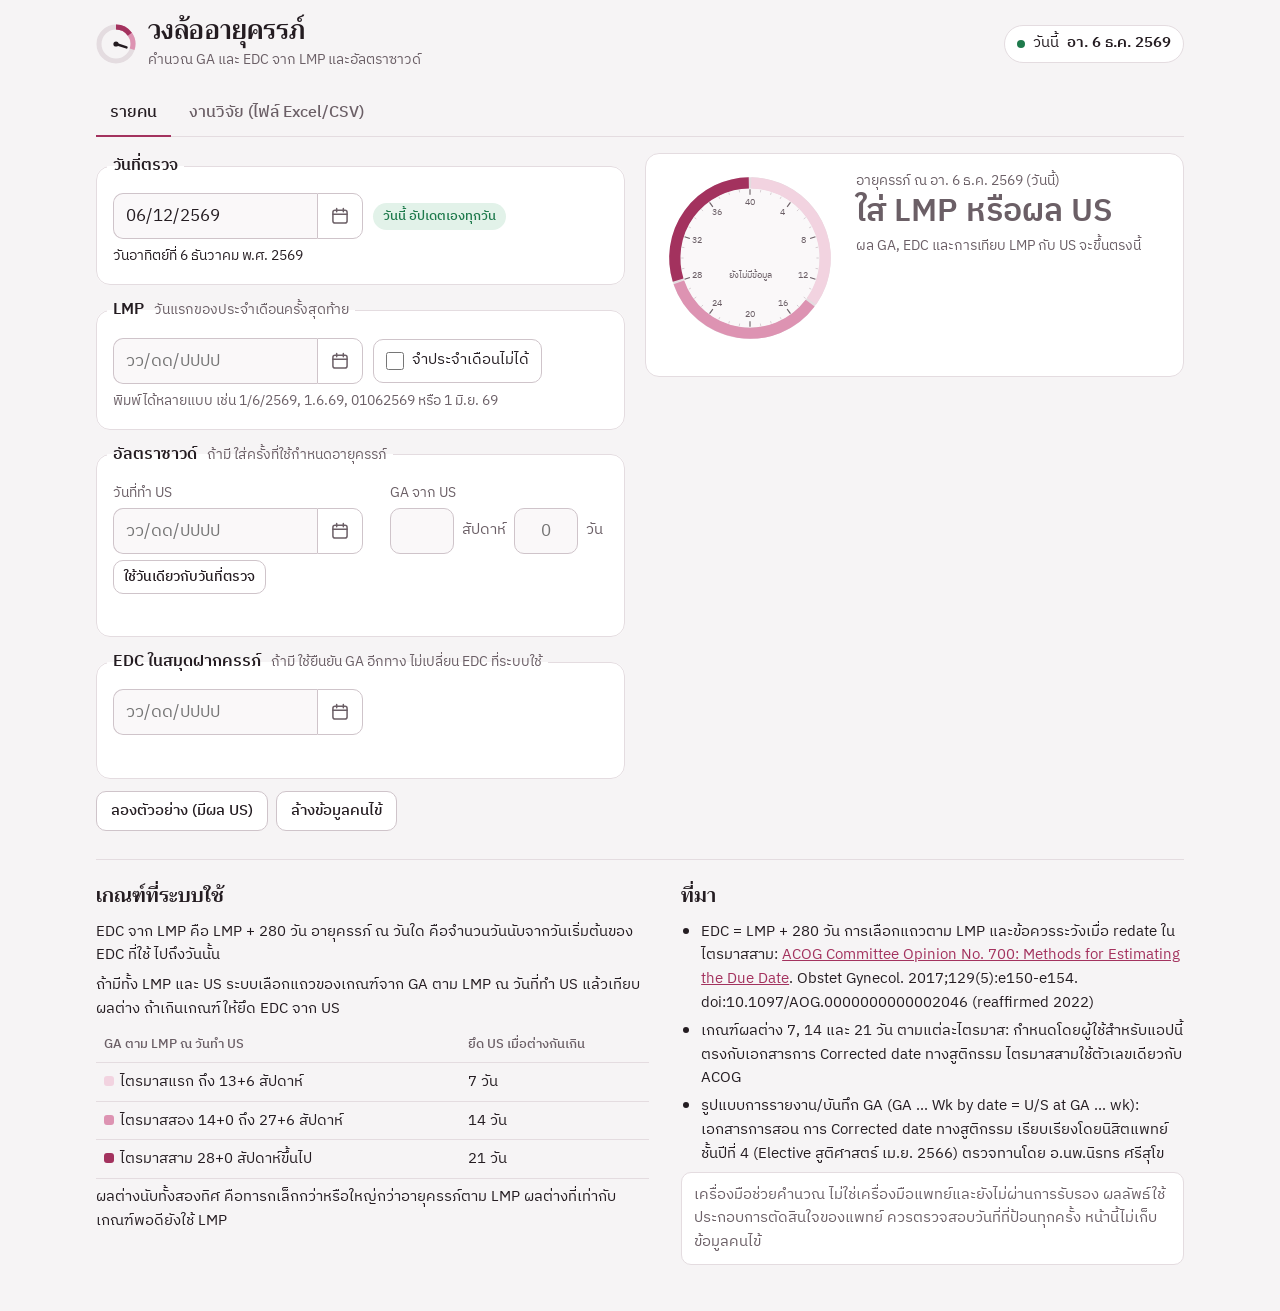
==== commit bf09b314: "Add GA from the EDC written in the ANC book A cross-check block under the ultrasound section: the ED" ====
--- a/index.html
+++ b/index.html
@@ -177,6 +177,9 @@
 .mini dd small { font-weight: 400; color: var(--muted); font-size: 0.8rem; }
 .mini .warn-text { color: var(--err); font-weight: 500; font-size: 0.9rem; }
 
+.book-ok { color: var(--ok); }
+.book-warn { color: var(--warn); }
+.book-note { display: block; margin-top: 2px; font-size: 0.8rem; font-weight: 400; color: var(--muted); }
 .actions { display: flex; flex-wrap: wrap; gap: 8px; }
 
 /* Result card */
@@ -465,6 +468,23 @@
             <dl class="mini" id="us-out" hidden>
               <div><dt>GA ตาม US ณ วันตรวจ</dt><dd id="us-ga-visit"></dd></div>
               <div><dt>EDC ตาม US</dt><dd id="us-edc"></dd></div>
+            </dl>
+          </fieldset>
+
+          <fieldset class="block" id="blk-book">
+            <legend>EDC ในสมุดฝากครรภ์ <span class="hint">ถ้ามี ใช้ยืนยัน GA อีกทาง ไม่เปลี่ยน EDC ที่ระบบใช้</span></legend>
+            <div class="datefield">
+              <input id="book-edc" type="text" inputmode="decimal" autocomplete="off" spellcheck="false"
+                placeholder="วว/ดด/ปปปป" aria-describedby="book-echo" aria-label="EDC ในสมุดฝากครรภ์">
+              <label class="picker" title="เลือกจากปฏิทิน">
+                <svg viewBox="0 0 24 24" fill="none" stroke="currentColor" stroke-width="1.8" stroke-linecap="round" stroke-linejoin="round" aria-hidden="true"><rect x="3.5" y="5" width="17" height="15.5" rx="2.5"></rect><path d="M3.5 10h17M8 3v4M16 3v4"></path></svg>
+                <input type="date" id="book-edc-picker" aria-label="เลือก EDC ในสมุดจากปฏิทิน">
+              </label>
+            </div>
+            <p class="echo" id="book-echo"></p>
+            <dl class="mini" id="book-out" hidden>
+              <div><dt>GA ตาม EDC ในสมุด ณ วันตรวจ</dt><dd id="book-ga"></dd></div>
+              <div><dt>เทียบกับ EDC ที่ระบบใช้</dt><dd id="book-check"></dd></div>
             </dl>
           </fieldset>
 
@@ -1106,6 +1126,32 @@
   }
 
   /* ------------------------------------------------------------------
+   * EDC copied from the ANC book (สมุดฝากครรภ์): a second way to confirm GA.
+   * It never changes the EDC the app uses; it only says whether the book agrees.
+   * ------------------------------------------------------------------ */
+
+  // Naegele's calendar rule (LMP + 7 days, minus 3 months, plus 1 year). Many books are
+  // filled in by hand this way, which can differ from LMP + 280 days by 0 to 3 days.
+  function naegeleEDC(lmpDay) {
+    var p = ymdFromDay(lmpDay + 7);
+    var m = p.m - 3, y = p.y + 1;
+    if (m < 1) { m += 12; y -= 1; }
+    var last = ymdFromDay(dayFromYMD(m === 12 ? y + 1 : y, m === 12 ? 1 : m + 1, 1) - 1).d;
+    return dayFromYMD(y, m, Math.min(p.d, last));
+  }
+
+  // bookEdc: day number; a: assessDating result; finalEdc: EDC in use (after any override)
+  function checkBookEDC(bookEdc, a, finalEdc, lmpDay) {
+    var r = { diffFinal: null, sameAsFinal: false, sameAsLmp: false, sameAsUs: false, sameAsNaegele: false };
+    if (bookEdc == null) return r;
+    if (finalEdc != null) { r.diffFinal = bookEdc - finalEdc; r.sameAsFinal = r.diffFinal === 0; }
+    r.sameAsLmp = a.edcLmp != null && bookEdc === a.edcLmp;
+    r.sameAsUs = a.edcUs != null && bookEdc === a.edcUs;
+    r.sameAsNaegele = lmpDay != null && !r.sameAsLmp && bookEdc === naegeleEDC(lmpDay);
+    return r;
+  }
+
+  /* ------------------------------------------------------------------
    * CSV
    * ------------------------------------------------------------------ */
 
@@ -1292,7 +1338,7 @@
     parseGA: parseGA, gaFromWD: gaFromWD,
     edcFromLMP: edcFromLMP, edcFromUS: edcFromUS, gaOn: gaOn, bandFor: bandFor,
     assessDating: assessDating, ERROR_TEXT: ERROR_TEXT, SOURCE_TEXT: SOURCE_TEXT, T3_CAUTION: T3_CAUTION,
-    reportLine: reportLine,
+    reportLine: reportLine, naegeleEDC: naegeleEDC, checkBookEDC: checkBookEDC,
     decodeText: decodeText, parseCSV: parseCSV, toCSV: toCSV,
     processRow: processRow, outputHeaders: outputHeaders, outputCells: outputCells,
     dayToExcelSerial: dayToExcelSerial, isEmptyCell: isEmptyCell
@@ -1321,6 +1367,7 @@
     visitErr: null,
     lmp: null, lmpErr: null,
     lmpUnknown: false,   // ticked: the woman cannot remember her LMP
+    bookEdc: null, bookEdcErr: null,   // EDC copied from the ANC book, cross-check only
     usDate: null, usDateErr: null,
     usGA: null, usGAErr: null,
     override: 'auto'
@@ -1444,6 +1491,9 @@
   var handleUSDate = bindDateField('us-date', 'us-date-picker', function (day, err) {
     state.usDate = day; state.usDateErr = err; recompute();
   });
+  var handleBook = bindDateField('book-edc', 'book-edc-picker', function (day, err) {
+    state.bookEdc = day; state.bookEdcErr = err; recompute();
+  });
 
   function readUSGA(final) {
     var wEl = $('us-w'), dEl = $('us-d');
@@ -1495,10 +1545,10 @@
   $('lmp-unknown').addEventListener('change', function () { setLmpUnknown(this.checked); recompute(); });
 
   $('btn-clear').addEventListener('click', function () {
-    ['lmp', 'us-date', 'us-w', 'us-d'].forEach(function (id) { $(id).value = ''; $(id).classList.remove('invalid'); });
-    ['lmp-picker', 'us-date-picker'].forEach(function (id) { $(id).value = ''; });
-    state.lmp = state.usDate = state.usGA = null;
-    state.lmpErr = state.usDateErr = state.usGAErr = null;
+    ['lmp', 'us-date', 'us-w', 'us-d', 'book-edc'].forEach(function (id) { $(id).value = ''; $(id).classList.remove('invalid'); });
+    ['lmp-picker', 'us-date-picker', 'book-edc-picker'].forEach(function (id) { $(id).value = ''; });
+    state.lmp = state.usDate = state.usGA = state.bookEdc = null;
+    state.lmpErr = state.usDateErr = state.usGAErr = state.bookEdcErr = null;
     state.override = 'auto'; $('override').value = 'auto';
     $('copy-fallback').hidden = true;
     setLmpUnknown(false);
@@ -1512,6 +1562,7 @@
     $('lmp').value = '01/07/2563'; handleLMP(true);
     $('us-date').value = '01/09/2563'; handleUSDate(true);
     $('us-w').value = '7'; $('us-d').value = '5'; readUSGA(true);
+    $('book-edc').value = '15/04/2564'; handleBook(true);
     state.override = 'auto'; $('override').value = 'auto';
     recompute();
   });
@@ -1537,6 +1588,7 @@
     renderLMP(a, v);
     renderUS(a, v, usPair);
     renderSummary(a, v, final, source, manual);
+    renderBook(a, v, final, lmp);
   }
 
   function renderVisitEcho(v) {
@@ -1701,6 +1753,45 @@
     tr.cells[2].innerHTML = esc(C.fmtThai(edc, true)) + (chosen ? '<span class="tag">ใช้</span>' : '');
   }
 
+  /* ---------------- EDC written in the ANC book ---------------- */
+  function renderBook(a, v, final, lmp) {
+    var out = $('book-out');
+    if (state.bookEdc == null) {
+      out.hidden = true;
+      if (state.bookEdcErr && state.bookEdcErr !== 'pending') setEcho('book-echo', 'err', state.bookEdcErr + ' ลองพิมพ์แบบ 23/03/2570');
+      else setEcho('book-echo', '', '');
+      return;
+    }
+    setEcho('book-echo', 'ok', C.fmtThaiLong(state.bookEdc) + ' (เทียบเท่า LMP ' + C.fmtDMYBE(state.bookEdc - C.DAYS_LMP_TO_EDC) + ')');
+    out.hidden = false;
+    var gaEl = $('book-ga');
+    if (v == null) gaEl.innerHTML = '<span class="warn-text">ใส่วันที่ตรวจ</span>';
+    else {
+      var g = C.gaOn(state.bookEdc, v);
+      if (g < 0) gaEl.innerHTML = '<span class="warn-text">วันที่ตรวจอยู่ก่อนเริ่มตั้งครรภ์ ตรวจสอบปี พ.ศ.</span>';
+      else if (g > C.MAX_GA_DAYS) gaEl.innerHTML = '<span class="warn-text">เกิน 44 สัปดาห์ ตรวจสอบปี พ.ศ.</span>';
+      else gaEl.innerHTML = esc(C.fmtWDThai(g)) + ' <small>(' + g + ' วัน)</small>';
+    }
+    var el = $('book-check');
+    if (final == null) {
+      el.innerHTML = '<small>ยังไม่มี EDC จาก LMP หรือ U/S ให้เทียบ</small>';
+      return;
+    }
+    var chk = C.checkBookEDC(state.bookEdc, a, final, lmp);
+    if (chk.sameAsFinal) {
+      el.innerHTML = '<span class="book-ok">ตรงกัน</span>';
+      return;
+    }
+    var html = '<span class="book-warn">ต่างกัน ' + Math.abs(chk.diffFinal) + ' วัน</span> <small>(GA ตามสมุด' +
+      (chk.diffFinal > 0 ? 'น้อยกว่า' : 'มากกว่า') + ')</small>';
+    var why = '';
+    if (chk.sameAsLmp) why = 'ตรงกับ EDC ตาม LMP อาจยังไม่ได้แก้ตาม U/S';
+    else if (chk.sameAsUs) why = 'ตรงกับ EDC ตาม U/S';
+    else if (chk.sameAsNaegele) why = 'ตรงกับการนับแบบ Naegele (+7 วัน ลบ 3 เดือน) ส่วนระบบใช้ LMP + 280 วัน';
+    if (why) html += '<span class="book-note">' + esc(why) + '</span>';
+    el.innerHTML = html;
+  }
+
   /* ---------------- Report line ---------------- */
   function wdSup(days) {
     var p = C.splitWD(days);
@@ -1840,6 +1931,12 @@
         (a.exceeds ? 'ใช้ EDC จาก US' : 'ใช้ EDC จาก LMP') + (s.manual ? ' แพทย์เลือก ' + s.source + ' เอง' : ''));
     }
     lines.push('EDC ที่ใช้ ' + C.fmtDMYBE(s.final) + (s.ga != null ? ' GA ณ วันตรวจ ' + C.fmtWD(s.ga) + ' wk' : ''));
+    if (state.bookEdc != null) {
+      var bg = v != null ? C.gaOn(state.bookEdc, v) : null;
+      var diff = state.bookEdc - s.final;
+      lines.push('EDC ในสมุด ' + C.fmtDMYBE(state.bookEdc) + (bg != null && bg >= 0 ? ' GA ' + C.fmtWD(bg) + ' wk' : '') +
+        (diff === 0 ? ' ตรงกับ EDC ที่ใช้' : ' ต่างจาก EDC ที่ใช้ ' + Math.abs(diff) + ' วัน'));
+    }
     return lines.join('\n');
   }
   $('btn-copy').addEventListener('click', function () {
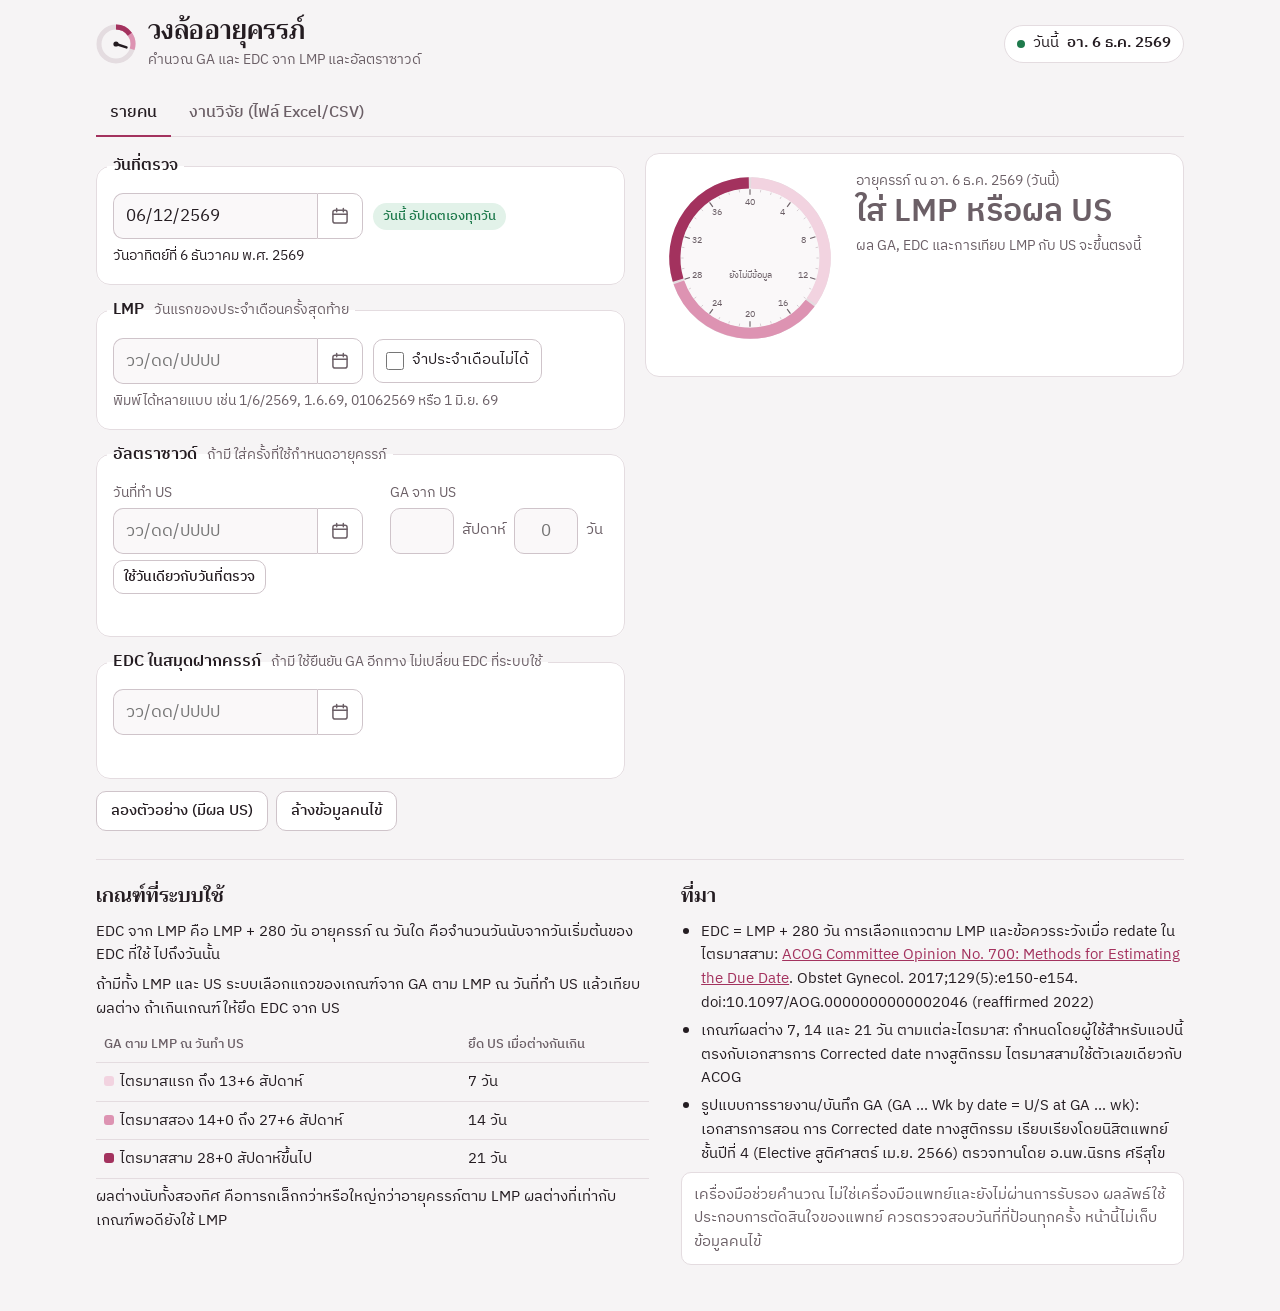
==== commit ec76e0e5: "Harden the page: CSP, self-hosted fonts, input length cap; leap-year tests - index.html now carries " ====
--- a/index.html
+++ b/index.html
@@ -2,13 +2,133 @@
 <html lang="th">
 <head>
 <meta charset="utf-8">
+<meta http-equiv="Content-Security-Policy" content="default-src 'none'; script-src 'sha256-HrZisCxspO0wrxf8d1d4SnRKKyKpUPOf/lGYKZ+X4f8=' 'sha256-Chc08yRkGxstZQTka5MbGregSENRxFSn+H2vahnjJR8=' 'sha256-0gYfulAi7nHaRuZClQ4j+bqJ/kXpicnTyuPqSztbDlc='; style-src 'sha256-UvqH02HU7UR3NC5yhDGaiNF6dRSYPI986tHt7NJrwc4='; font-src 'self'; img-src 'self' data:; connect-src 'none'; base-uri 'none'; form-action 'none'; object-src 'none'">
 <meta name="viewport" content="width=device-width, initial-scale=1, viewport-fit=cover">
+<meta name="referrer" content="no-referrer">
 <meta name="robots" content="noindex, nofollow">
 <title>วงล้ออายุครรภ์</title>
-<link rel="preconnect" href="https://fonts.googleapis.com">
-<link rel="preconnect" href="https://fonts.gstatic.com" crossorigin>
-<link rel="stylesheet" href="https://fonts.googleapis.com/css2?family=IBM+Plex+Sans+Thai:wght@400;500;600&family=Trirong:wght@500;600&display=swap">
 <style>
+/* Self-hosted fonts (SIL Open Font License 1.1), from Fontsource @fontsource/ibm-plex-sans-thai 5.3.0 and @fontsource/trirong 5.3.0 */
+@font-face {
+  font-family: 'IBM Plex Sans Thai';
+  font-style: normal;
+  font-display: swap;
+  font-weight: 400;
+  src: url(fonts/ibm-plex-sans-thai-thai-400-normal.woff2) format('woff2');
+  unicode-range: U+02D7,U+0303,U+0331,U+0E01-0E5B,U+200C-200D,U+25CC;
+}
+@font-face {
+  font-family: 'IBM Plex Sans Thai';
+  font-style: normal;
+  font-display: swap;
+  font-weight: 400;
+  src: url(fonts/ibm-plex-sans-thai-latin-ext-400-normal.woff2) format('woff2');
+  unicode-range: U+0100-02BA,U+02BD-02C5,U+02C7-02CC,U+02CE-02D7,U+02DD-02FF,U+0304,U+0308,U+0329,U+1D00-1DBF,U+1E00-1E9F,U+1EF2-1EFF,U+2020,U+20A0-20AB,U+20AD-20C0,U+2113,U+2C60-2C7F,U+A720-A7FF;
+}
+@font-face {
+  font-family: 'IBM Plex Sans Thai';
+  font-style: normal;
+  font-display: swap;
+  font-weight: 400;
+  src: url(fonts/ibm-plex-sans-thai-latin-400-normal.woff2) format('woff2');
+  unicode-range: U+0000-00FF,U+0131,U+0152-0153,U+02BB-02BC,U+02C6,U+02DA,U+02DC,U+0304,U+0308,U+0329,U+2000-206F,U+20AC,U+2122,U+2191,U+2193,U+2212,U+2215,U+FEFF,U+FFFD;
+}
+@font-face {
+  font-family: 'IBM Plex Sans Thai';
+  font-style: normal;
+  font-display: swap;
+  font-weight: 500;
+  src: url(fonts/ibm-plex-sans-thai-thai-500-normal.woff2) format('woff2');
+  unicode-range: U+02D7,U+0303,U+0331,U+0E01-0E5B,U+200C-200D,U+25CC;
+}
+@font-face {
+  font-family: 'IBM Plex Sans Thai';
+  font-style: normal;
+  font-display: swap;
+  font-weight: 500;
+  src: url(fonts/ibm-plex-sans-thai-latin-ext-500-normal.woff2) format('woff2');
+  unicode-range: U+0100-02BA,U+02BD-02C5,U+02C7-02CC,U+02CE-02D7,U+02DD-02FF,U+0304,U+0308,U+0329,U+1D00-1DBF,U+1E00-1E9F,U+1EF2-1EFF,U+2020,U+20A0-20AB,U+20AD-20C0,U+2113,U+2C60-2C7F,U+A720-A7FF;
+}
+@font-face {
+  font-family: 'IBM Plex Sans Thai';
+  font-style: normal;
+  font-display: swap;
+  font-weight: 500;
+  src: url(fonts/ibm-plex-sans-thai-latin-500-normal.woff2) format('woff2');
+  unicode-range: U+0000-00FF,U+0131,U+0152-0153,U+02BB-02BC,U+02C6,U+02DA,U+02DC,U+0304,U+0308,U+0329,U+2000-206F,U+20AC,U+2122,U+2191,U+2193,U+2212,U+2215,U+FEFF,U+FFFD;
+}
+@font-face {
+  font-family: 'IBM Plex Sans Thai';
+  font-style: normal;
+  font-display: swap;
+  font-weight: 600;
+  src: url(fonts/ibm-plex-sans-thai-thai-600-normal.woff2) format('woff2');
+  unicode-range: U+02D7,U+0303,U+0331,U+0E01-0E5B,U+200C-200D,U+25CC;
+}
+@font-face {
+  font-family: 'IBM Plex Sans Thai';
+  font-style: normal;
+  font-display: swap;
+  font-weight: 600;
+  src: url(fonts/ibm-plex-sans-thai-latin-ext-600-normal.woff2) format('woff2');
+  unicode-range: U+0100-02BA,U+02BD-02C5,U+02C7-02CC,U+02CE-02D7,U+02DD-02FF,U+0304,U+0308,U+0329,U+1D00-1DBF,U+1E00-1E9F,U+1EF2-1EFF,U+2020,U+20A0-20AB,U+20AD-20C0,U+2113,U+2C60-2C7F,U+A720-A7FF;
+}
+@font-face {
+  font-family: 'IBM Plex Sans Thai';
+  font-style: normal;
+  font-display: swap;
+  font-weight: 600;
+  src: url(fonts/ibm-plex-sans-thai-latin-600-normal.woff2) format('woff2');
+  unicode-range: U+0000-00FF,U+0131,U+0152-0153,U+02BB-02BC,U+02C6,U+02DA,U+02DC,U+0304,U+0308,U+0329,U+2000-206F,U+20AC,U+2122,U+2191,U+2193,U+2212,U+2215,U+FEFF,U+FFFD;
+}
+@font-face {
+  font-family: 'Trirong';
+  font-style: normal;
+  font-display: swap;
+  font-weight: 500;
+  src: url(fonts/trirong-thai-500-normal.woff2) format('woff2');
+  unicode-range: U+02D7,U+0303,U+0331,U+0E01-0E5B,U+200C-200D,U+25CC;
+}
+@font-face {
+  font-family: 'Trirong';
+  font-style: normal;
+  font-display: swap;
+  font-weight: 500;
+  src: url(fonts/trirong-latin-ext-500-normal.woff2) format('woff2');
+  unicode-range: U+0100-02BA,U+02BD-02C5,U+02C7-02CC,U+02CE-02D7,U+02DD-02FF,U+0304,U+0308,U+0329,U+1D00-1DBF,U+1E00-1E9F,U+1EF2-1EFF,U+2020,U+20A0-20AB,U+20AD-20C0,U+2113,U+2C60-2C7F,U+A720-A7FF;
+}
+@font-face {
+  font-family: 'Trirong';
+  font-style: normal;
+  font-display: swap;
+  font-weight: 500;
+  src: url(fonts/trirong-latin-500-normal.woff2) format('woff2');
+  unicode-range: U+0000-00FF,U+0131,U+0152-0153,U+02BB-02BC,U+02C6,U+02DA,U+02DC,U+0304,U+0308,U+0329,U+2000-206F,U+20AC,U+2122,U+2191,U+2193,U+2212,U+2215,U+FEFF,U+FFFD;
+}
+@font-face {
+  font-family: 'Trirong';
+  font-style: normal;
+  font-display: swap;
+  font-weight: 600;
+  src: url(fonts/trirong-thai-600-normal.woff2) format('woff2');
+  unicode-range: U+02D7,U+0303,U+0331,U+0E01-0E5B,U+200C-200D,U+25CC;
+}
+@font-face {
+  font-family: 'Trirong';
+  font-style: normal;
+  font-display: swap;
+  font-weight: 600;
+  src: url(fonts/trirong-latin-ext-600-normal.woff2) format('woff2');
+  unicode-range: U+0100-02BA,U+02BD-02C5,U+02C7-02CC,U+02CE-02D7,U+02DD-02FF,U+0304,U+0308,U+0329,U+1D00-1DBF,U+1E00-1E9F,U+1EF2-1EFF,U+2020,U+20A0-20AB,U+20AD-20C0,U+2113,U+2C60-2C7F,U+A720-A7FF;
+}
+@font-face {
+  font-family: 'Trirong';
+  font-style: normal;
+  font-display: swap;
+  font-weight: 600;
+  src: url(fonts/trirong-latin-600-normal.woff2) format('woff2');
+  unicode-range: U+0000-00FF,U+0131,U+0152-0153,U+02BB-02BC,U+02C6,U+02DA,U+02DC,U+0304,U+0308,U+0329,U+2000-206F,U+20AC,U+2122,U+2191,U+2193,U+2212,U+2215,U+FEFF,U+FFFD;
+}
 /* Layout: a clinic desk. Inputs sit on the left like an ANC record, the live result
    (wheel, GA, EDC) stays pinned on the right; everything folds to one column on phones. */
 :root {
@@ -142,6 +262,7 @@
 .echo { margin: 6px 0 0; font-size: 0.9rem; color: var(--muted); min-height: 1.4em; }
 .echo.ok { color: var(--ink); }
 .echo.err { color: var(--err); }
+.err-text { color: var(--err); }
 
 .chip { display: inline-flex; align-items: center; gap: 6px; padding: 3px 10px; border-radius: 999px; font-size: 0.82rem; font-weight: 500; white-space: nowrap; }
 .chip.live { background: var(--ok-soft); color: var(--ok); }
@@ -716,6 +837,7 @@
                                   // so small numbers such as GA weeks (e.g. 11) are never taken as dates
 
   var MS_PER_DAY = 86400000;
+  var MAX_INPUT_CHARS = 60;       // longer text is never a date or GA; refusing it keeps the regexes fast
   var EXCEL_EPOCH_OFFSET = 25569; // Excel serial of 1970-01-01 (1900 date system)
   var EXCEL_1904_SHIFT = 1462;    // days between the 1900 and 1904 date systems
   var EXCEL_MAX_SERIAL = 2958465; // 9999-12-31
@@ -875,8 +997,10 @@
   function parseDateText(raw, opts) {
     opts = opts || {};
     if (raw == null) return { ok: false, empty: true };
+    if (String(raw).length > MAX_INPUT_CHARS * 4) return badDate('ข้อความยาวเกินไป');
     var s = normalizeDigits(raw).replace(/[ \s]+/g, ' ').trim();
     if (!s) return { ok: false, empty: true };
+    if (s.length > MAX_INPUT_CHARS) return badDate('ข้อความยาวเกินไป');
 
     var eraHint = null;
     if (/พ\s?\.?\s?ศ\s?\.?/.test(s)) { eraHint = 'BE'; s = s.replace(/พ\s?\.?\s?ศ\s?\.?/g, ' '); }
@@ -987,7 +1111,9 @@
       if (isInt(raw)) return okGA(raw * 7);
       raw = String(raw);
     }
+    if (String(raw).length > MAX_INPUT_CHARS * 4) return { ok: false, error: 'ข้อความยาวเกินไป' };
     var s = normalizeDigits(raw).toLowerCase().replace(/[ \s]+/g, ' ').trim();
+    if (s.length > MAX_INPUT_CHARS) return { ok: false, error: 'ข้อความยาวเกินไป' };
     s = s.replace(/^(ga|us|u\/s|by|อายุครรภ์|:|\s)+/g, '').replace(/\s*(by us|by u\/s|us)$/g, '').trim();
     if (!s) return { ok: false, empty: true };
     var m;
@@ -2096,7 +2222,7 @@
         }
         var X = window.XLSX;
         if (!X) {
-          info.innerHTML = '<span style="color:var(--err)">ยังโหลดตัวอ่าน Excel ไม่ได้ ตรวจการเชื่อมต่ออินเทอร์เน็ต หรือบันทึกไฟล์เป็น .csv แล้วลองใหม่</span>';
+          info.innerHTML = '<span class="err-text">ยังโหลดตัวอ่าน Excel ไม่ได้ ตรวจการเชื่อมต่ออินเทอร์เน็ต หรือบันทึกไฟล์เป็น .csv แล้วลองใหม่</span>';
           return;
         }
         var wb = X.read(new Uint8Array(buf), { type: 'array', cellNF: true, cellDates: false, cellText: true });
@@ -2108,7 +2234,7 @@
         });
         setSource({ kind: 'xlsx', name: base, fileName: file.name, wb: wb, date1904: date1904, sheets: sheets });
       }).catch(function (e) {
-        info.innerHTML = '<span style="color:var(--err)">อ่านไฟล์ไม่ได้: ' + esc(e && e.message ? e.message : String(e)) + '</span>';
+        info.innerHTML = '<span class="err-text">อ่านไฟล์ไม่ได้: ' + esc(e && e.message ? e.message : String(e)) + '</span>';
       });
     }
 
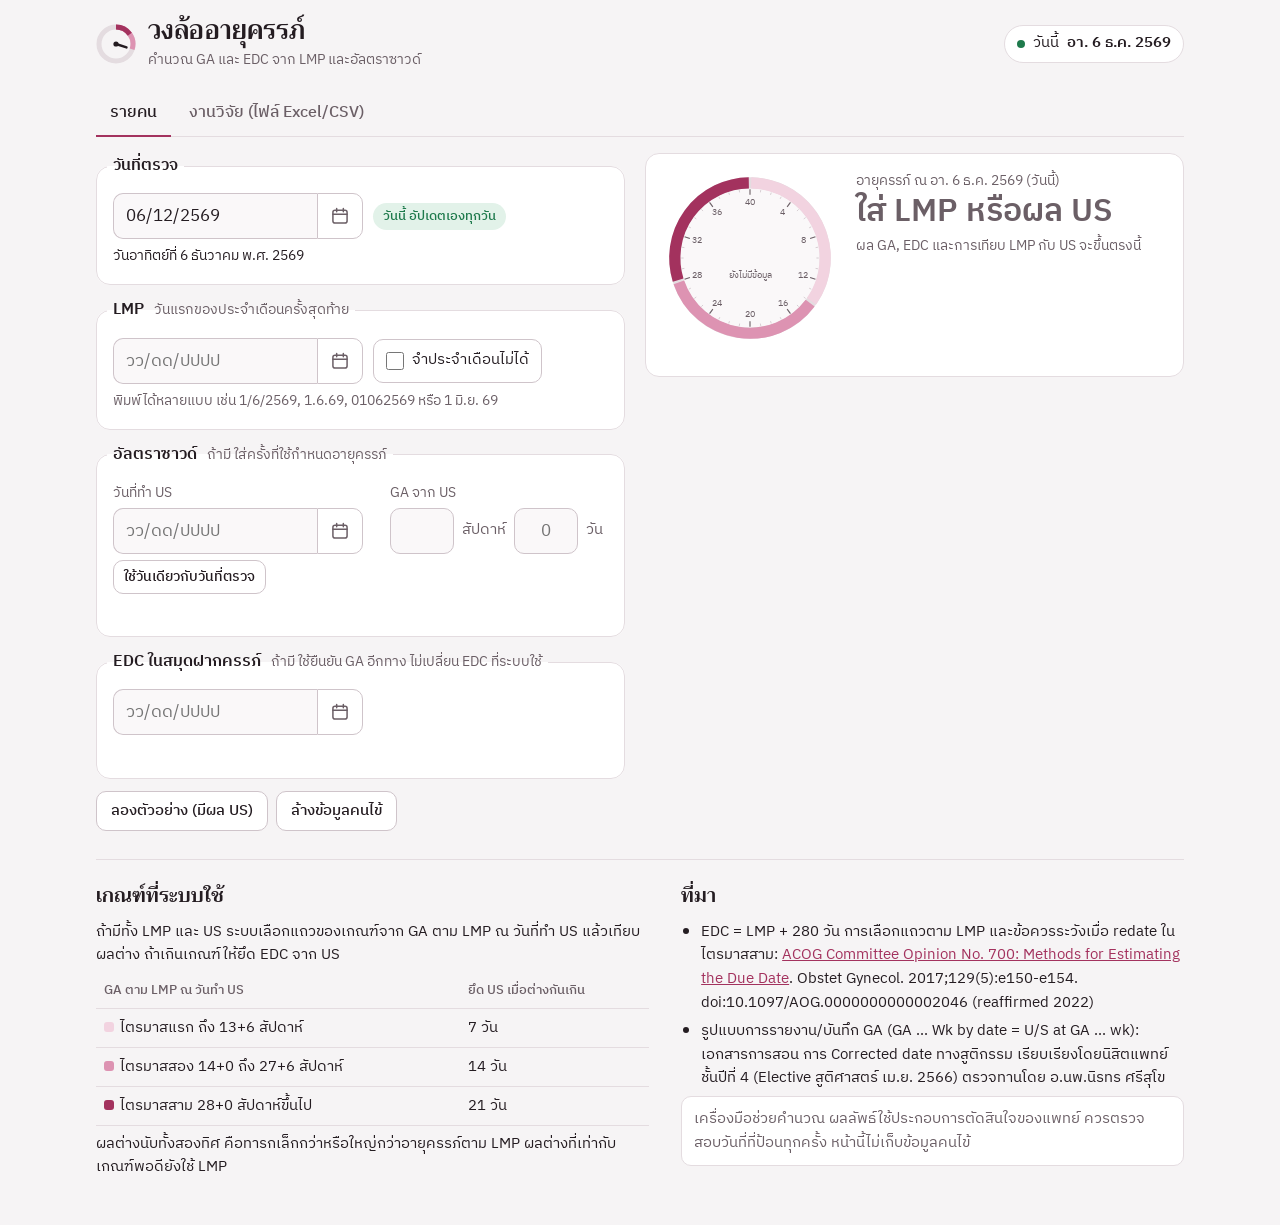
==== commit de1239c1: "Page: drop three lines from the criteria and sources section At the owner's request (2026-09-30): - " ====
--- a/index.html
+++ b/index.html
@@ -765,7 +765,6 @@
   <section class="rules" id="rules" aria-label="เกณฑ์และที่มา">
     <div>
       <h2>เกณฑ์ที่ระบบใช้</h2>
-      <p>EDC จาก LMP คือ LMP + 280 วัน อายุครรภ์ ณ วันใด คือจำนวนวันนับจากวันเริ่มต้นของ EDC ที่ใช้ ไปถึงวันนั้น</p>
       <p>ถ้ามีทั้ง LMP และ US ระบบเลือกแถวของเกณฑ์จาก GA ตาม LMP ณ วันที่ทำ US แล้วเทียบผลต่าง ถ้าเกินเกณฑ์ให้ยึด EDC จาก US</p>
       <table class="bands">
         <thead><tr><th scope="col">GA ตาม LMP ณ วันทำ US</th><th scope="col">ยึด US เมื่อต่างกันเกิน</th></tr></thead>
@@ -781,10 +780,9 @@
       <h2>ที่มา</h2>
       <ul class="sources">
         <li>EDC = LMP + 280 วัน การเลือกแถวตาม LMP และข้อควรระวังเมื่อ redate ในไตรมาสสาม: <a href="https://journals.lww.com/greenjournal/fulltext/2017/05000/committee_opinion_no_700__methods_for_estimating.50.aspx" target="_blank" rel="noopener">ACOG Committee Opinion No. 700: Methods for Estimating the Due Date</a>. Obstet Gynecol. 2017;129(5):e150-e154. doi:10.1097/AOG.0000000000002046 (reaffirmed 2022)</li>
-        <li>เกณฑ์ผลต่าง 7, 14 และ 21 วัน ตามแต่ละไตรมาส: กำหนดโดยผู้ใช้สำหรับแอปนี้ ตรงกับเอกสารการ Corrected date ทางสูติกรรม ไตรมาสสามใช้ตัวเลขเดียวกับ ACOG</li>
         <li>รูปแบบการรายงาน/บันทึก GA (GA ... Wk by date = U/S at GA ... wk): เอกสารการสอน การ Corrected date ทางสูติกรรม เรียบเรียงโดยนิสิตแพทย์ชั้นปีที่ 4 (Elective สูติศาสตร์ เม.ย. 2566) ตรวจทานโดย อ.นพ.นิรทร ศรีสุโข</li>
       </ul>
-      <p class="disclaimer">เครื่องมือช่วยคำนวณ ไม่ใช่เครื่องมือแพทย์และยังไม่ผ่านการรับรอง ผลลัพธ์ใช้ประกอบการตัดสินใจของแพทย์ ควรตรวจสอบวันที่ที่ป้อนทุกครั้ง หน้านี้ไม่เก็บข้อมูลคนไข้</p>
+      <p class="disclaimer">เครื่องมือช่วยคำนวณ ผลลัพธ์ใช้ประกอบการตัดสินใจของแพทย์ ควรตรวจสอบวันที่ที่ป้อนทุกครั้ง หน้านี้ไม่เก็บข้อมูลคนไข้</p>
     </div>
   </section>
 </div>
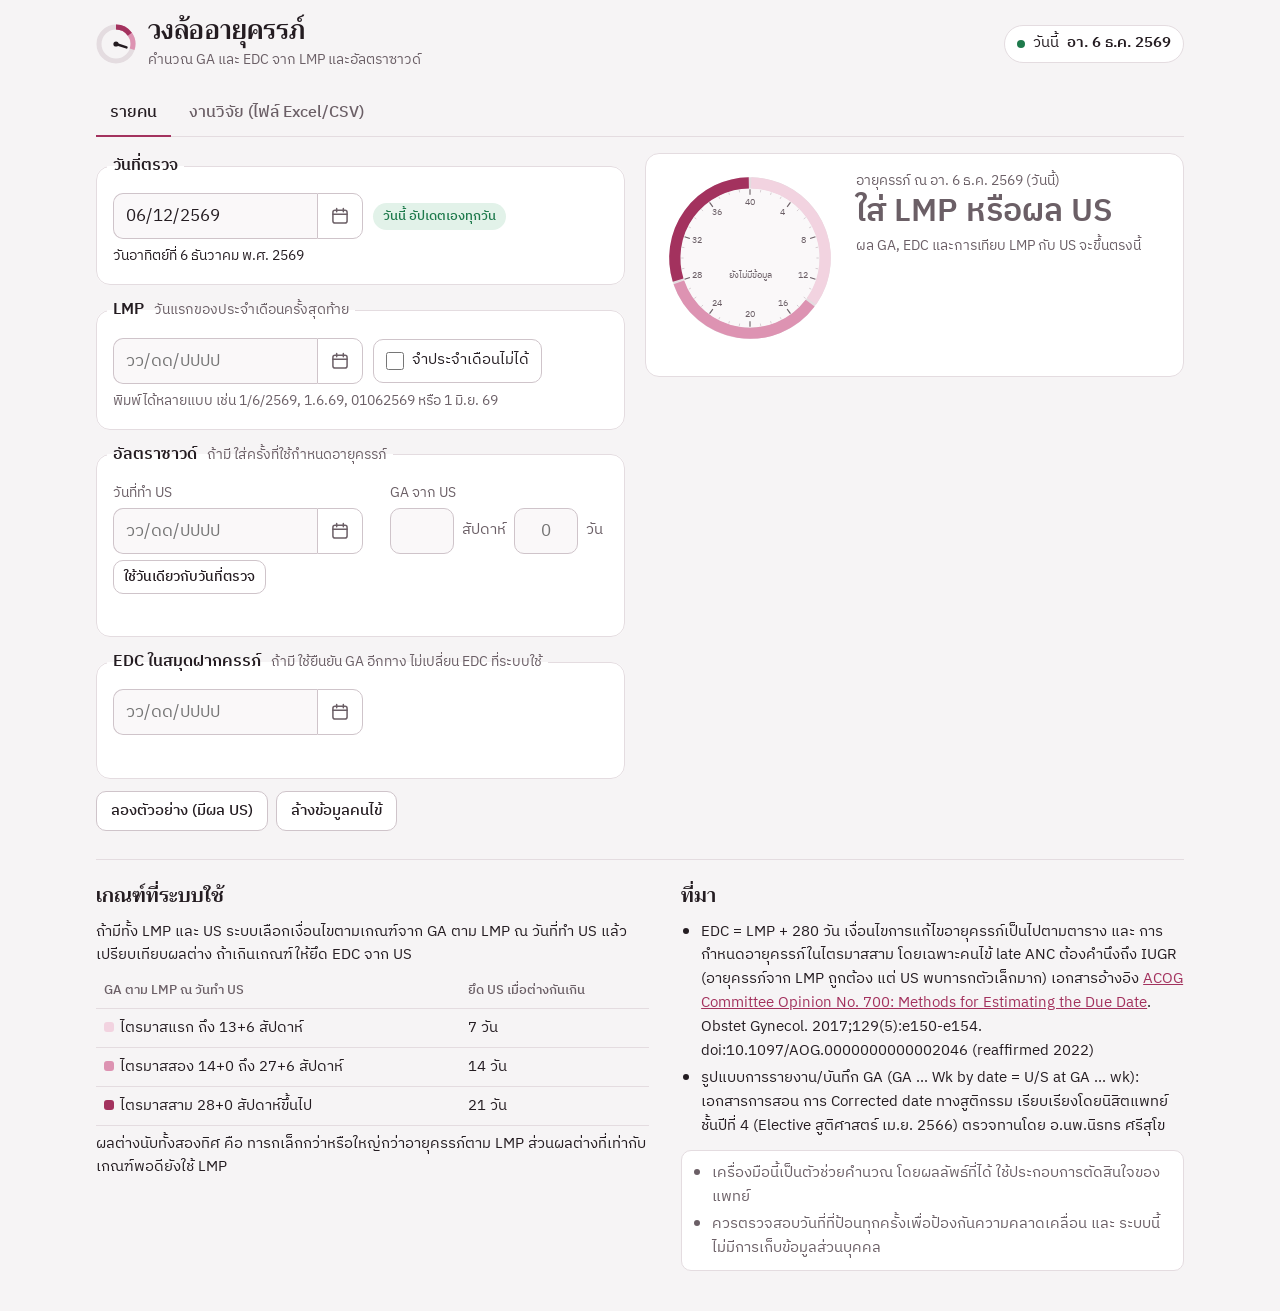
==== commit ac007cd1: "Page: owner's wording for the criteria and sources section Text written by the owner (2026-09-30): -" ====
--- a/index.html
+++ b/index.html
@@ -2,7 +2,7 @@
 <html lang="th">
 <head>
 <meta charset="utf-8">
-<meta http-equiv="Content-Security-Policy" content="default-src 'none'; script-src 'sha256-HrZisCxspO0wrxf8d1d4SnRKKyKpUPOf/lGYKZ+X4f8=' 'sha256-Chc08yRkGxstZQTka5MbGregSENRxFSn+H2vahnjJR8=' 'sha256-0gYfulAi7nHaRuZClQ4j+bqJ/kXpicnTyuPqSztbDlc='; style-src 'sha256-UvqH02HU7UR3NC5yhDGaiNF6dRSYPI986tHt7NJrwc4='; font-src 'self'; img-src 'self' data:; connect-src 'none'; base-uri 'none'; form-action 'none'; object-src 'none'">
+<meta http-equiv="Content-Security-Policy" content="default-src 'none'; script-src 'sha256-HrZisCxspO0wrxf8d1d4SnRKKyKpUPOf/lGYKZ+X4f8=' 'sha256-Chc08yRkGxstZQTka5MbGregSENRxFSn+H2vahnjJR8=' 'sha256-0gYfulAi7nHaRuZClQ4j+bqJ/kXpicnTyuPqSztbDlc='; style-src 'sha256-Ul+JD/kmqGvxsHJHqLBf/92APTHBdivWzDfVxPxUP38='; font-src 'self'; img-src 'self' data:; connect-src 'none'; base-uri 'none'; form-action 'none'; object-src 'none'">
 <meta name="viewport" content="width=device-width, initial-scale=1, viewport-fit=cover">
 <meta name="referrer" content="no-referrer">
 <meta name="robots" content="noindex, nofollow">
@@ -473,6 +473,8 @@
 .sources li { margin: 4px 0; }
 .rules a { color: var(--accent); }
 .disclaimer { margin-top: 12px; padding: 10px 12px; border-radius: var(--radius); background: var(--surface); border: 1px solid var(--line); font-size: 0.88rem; color: var(--muted); }
+.disclaimer ul { margin: 0; padding-left: 18px; }
+.disclaimer li + li { margin-top: 4px; }
 
 /* Toast */
 .toast {
@@ -765,7 +767,7 @@
   <section class="rules" id="rules" aria-label="เกณฑ์และที่มา">
     <div>
       <h2>เกณฑ์ที่ระบบใช้</h2>
-      <p>ถ้ามีทั้ง LMP และ US ระบบเลือกแถวของเกณฑ์จาก GA ตาม LMP ณ วันที่ทำ US แล้วเทียบผลต่าง ถ้าเกินเกณฑ์ให้ยึด EDC จาก US</p>
+      <p>ถ้ามีทั้ง LMP และ US ระบบเลือกเงื่อนไขตามเกณฑ์จาก GA ตาม LMP ณ วันที่ทำ US แล้วเปรียบเทียบผลต่าง ถ้าเกินเกณฑ์ให้ยึด EDC จาก US</p>
       <table class="bands">
         <thead><tr><th scope="col">GA ตาม LMP ณ วันทำ US</th><th scope="col">ยึด US เมื่อต่างกันเกิน</th></tr></thead>
         <tbody>
@@ -774,15 +776,20 @@
           <tr><td><span class="sw t3"></span>ไตรมาสสาม 28+0 สัปดาห์ขึ้นไป</td><td class="num">21 วัน</td></tr>
         </tbody>
       </table>
-      <p>ผลต่างนับทั้งสองทิศ คือทารกเล็กกว่าหรือใหญ่กว่าอายุครรภ์ตาม LMP ผลต่างที่เท่ากับเกณฑ์พอดียังใช้ LMP</p>
+      <p>ผลต่างนับทั้งสองทิศ คือ ทารกเล็กกว่าหรือใหญ่กว่าอายุครรภ์ตาม LMP ส่วนผลต่างที่เท่ากับเกณฑ์พอดียังใช้ LMP</p>
     </div>
     <div>
       <h2>ที่มา</h2>
       <ul class="sources">
-        <li>EDC = LMP + 280 วัน การเลือกแถวตาม LMP และข้อควรระวังเมื่อ redate ในไตรมาสสาม: <a href="https://journals.lww.com/greenjournal/fulltext/2017/05000/committee_opinion_no_700__methods_for_estimating.50.aspx" target="_blank" rel="noopener">ACOG Committee Opinion No. 700: Methods for Estimating the Due Date</a>. Obstet Gynecol. 2017;129(5):e150-e154. doi:10.1097/AOG.0000000000002046 (reaffirmed 2022)</li>
+        <li>EDC = LMP + 280 วัน เงื่อนไขการแก้ไขอายุครรภ์เป็นไปตามตาราง และ การกำหนดอายุครรภ์ในไตรมาสสาม โดยเฉพาะคนไข้ late ANC ต้องคำนึงถึง IUGR (อายุครรภ์จาก LMP ถูกต้อง แต่ US พบทารกตัวเล็กมาก) เอกสารอ้างอิง <a href="https://journals.lww.com/greenjournal/fulltext/2017/05000/committee_opinion_no_700__methods_for_estimating.50.aspx" target="_blank" rel="noopener">ACOG Committee Opinion No. 700: Methods for Estimating the Due Date</a>. Obstet Gynecol. 2017;129(5):e150-e154. doi:10.1097/AOG.0000000000002046 (reaffirmed 2022)</li>
         <li>รูปแบบการรายงาน/บันทึก GA (GA ... Wk by date = U/S at GA ... wk): เอกสารการสอน การ Corrected date ทางสูติกรรม เรียบเรียงโดยนิสิตแพทย์ชั้นปีที่ 4 (Elective สูติศาสตร์ เม.ย. 2566) ตรวจทานโดย อ.นพ.นิรทร ศรีสุโข</li>
       </ul>
-      <p class="disclaimer">เครื่องมือช่วยคำนวณ ผลลัพธ์ใช้ประกอบการตัดสินใจของแพทย์ ควรตรวจสอบวันที่ที่ป้อนทุกครั้ง หน้านี้ไม่เก็บข้อมูลคนไข้</p>
+      <div class="disclaimer">
+        <ul>
+          <li>เครื่องมือนี้เป็นตัวช่วยคำนวณ โดยผลลัพธ์ที่ได้ ใช้ประกอบการตัดสินใจของแพทย์</li>
+          <li>ควรตรวจสอบวันที่ที่ป้อนทุกครั้งเพื่อป้องกันความคลาดเคลื่อน และ ระบบนี้ไม่มีการเก็บข้อมูลส่วนบุคคล</li>
+        </ul>
+      </div>
     </div>
   </section>
 </div>
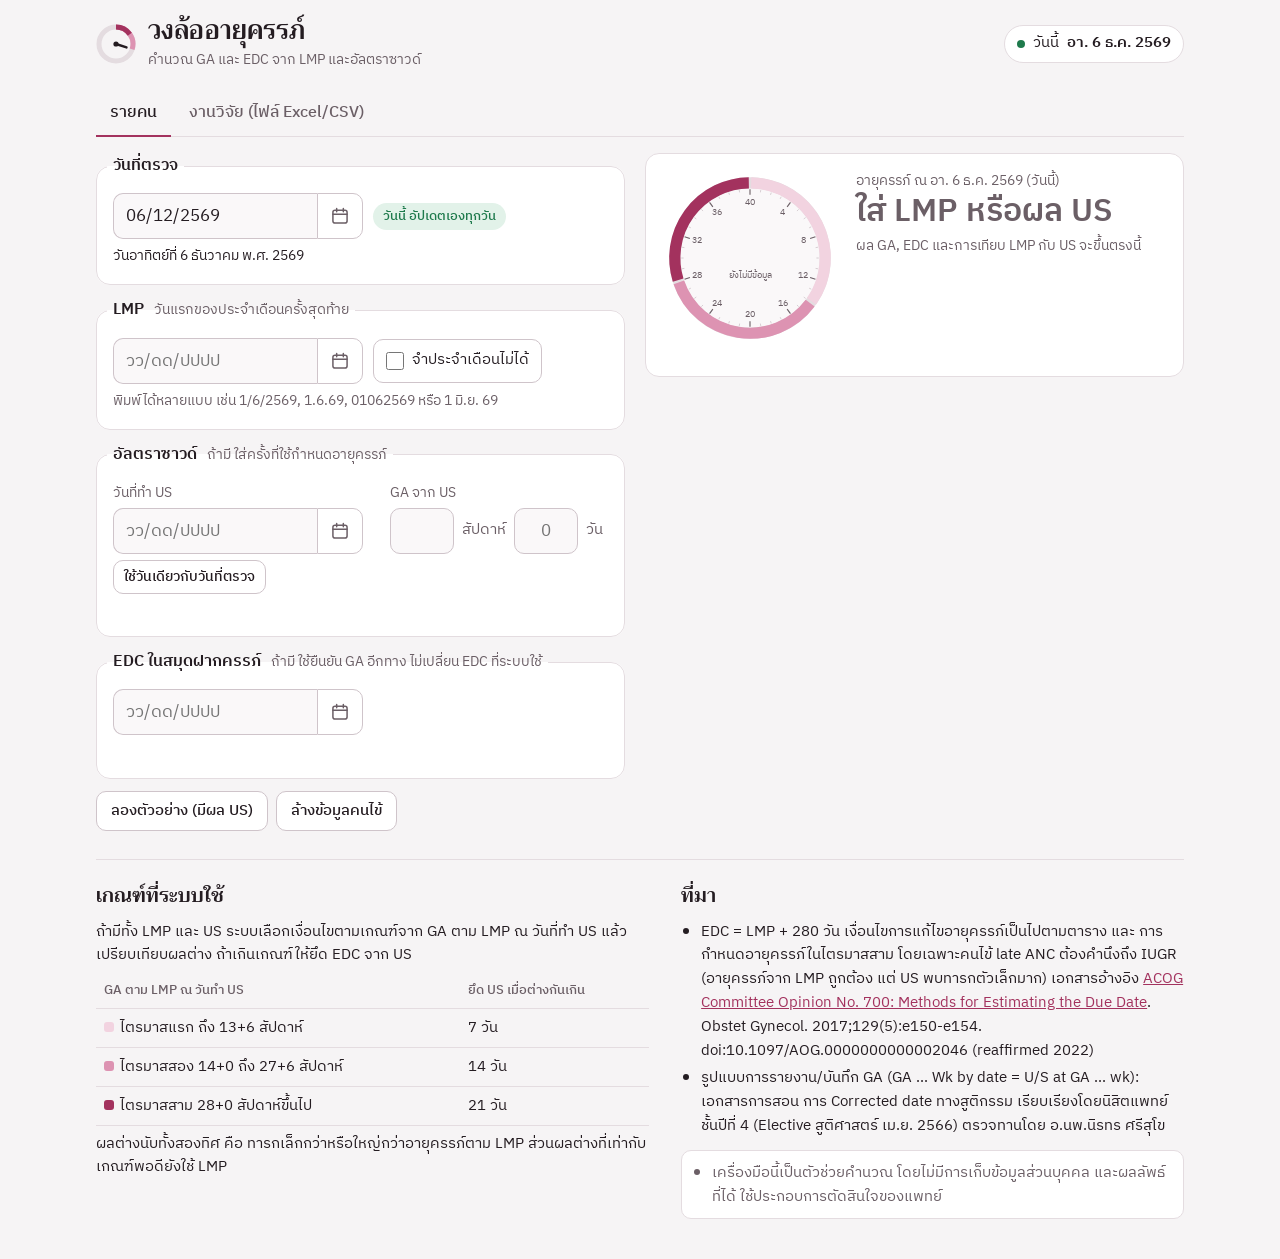
==== commit 0aebec16: "Disclaimer: one bullet in the user's words "เครื่องมือนี้เป็นตัวช่วยคำนวณ โดยไม่มีการเก็บข้อมูลส่วนบ" ====
--- a/index.html
+++ b/index.html
@@ -2,7 +2,7 @@
 <html lang="th">
 <head>
 <meta charset="utf-8">
-<meta http-equiv="Content-Security-Policy" content="default-src 'none'; script-src 'sha256-HrZisCxspO0wrxf8d1d4SnRKKyKpUPOf/lGYKZ+X4f8=' 'sha256-Chc08yRkGxstZQTka5MbGregSENRxFSn+H2vahnjJR8=' 'sha256-0gYfulAi7nHaRuZClQ4j+bqJ/kXpicnTyuPqSztbDlc='; style-src 'sha256-Ul+JD/kmqGvxsHJHqLBf/92APTHBdivWzDfVxPxUP38='; font-src 'self'; img-src 'self' data:; connect-src 'none'; base-uri 'none'; form-action 'none'; object-src 'none'">
+<meta http-equiv="Content-Security-Policy" content="default-src 'none'; script-src 'sha256-Dpf68r6cEfVQsRyFS1EL6Ut+tGeLOUqAxeo5LsfJu7o=' 'sha256-jQNv1lwHyYsDZQaDAjTYdVhF8mZ7aGSru9uRZmqF8xk=' 'sha256-0gYfulAi7nHaRuZClQ4j+bqJ/kXpicnTyuPqSztbDlc='; style-src 'sha256-Ul+JD/kmqGvxsHJHqLBf/92APTHBdivWzDfVxPxUP38='; font-src 'self'; img-src 'self' data:; connect-src 'none'; base-uri 'none'; form-action 'none'; object-src 'none'">
 <meta name="viewport" content="width=device-width, initial-scale=1, viewport-fit=cover">
 <meta name="referrer" content="no-referrer">
 <meta name="robots" content="noindex, nofollow">
@@ -786,8 +786,7 @@
       </ul>
       <div class="disclaimer">
         <ul>
-          <li>เครื่องมือนี้เป็นตัวช่วยคำนวณ โดยผลลัพธ์ที่ได้ ใช้ประกอบการตัดสินใจของแพทย์</li>
-          <li>ควรตรวจสอบวันที่ที่ป้อนทุกครั้งเพื่อป้องกันความคลาดเคลื่อน และ ระบบนี้ไม่มีการเก็บข้อมูลส่วนบุคคล</li>
+          <li>เครื่องมือนี้เป็นตัวช่วยคำนวณ โดยไม่มีการเก็บข้อมูลส่วนบุคคล และผลลัพธ์ที่ได้ ใช้ประกอบการตัดสินใจของแพทย์</li>
         </ul>
       </div>
     </div>
@@ -831,7 +830,8 @@
   ];
 
   // Data-entry guards (not clinical thresholds): values outside these are treated as typing errors.
-  var MAX_GA_DAYS = 44 * 7 + 6;   // latest GA accepted for an ultrasound entry
+  var MAX_GA_DAYS = 44 * 7 + 6;   // latest GA accepted for an ultrasound entry; an LMP more than
+                                  // this before the U/S cannot date the pregnancy (assessDating)
   var WARN_GA_DAYS = 44 * 7;      // GA on a date beyond this gets a "check the dates" note
 
   // Calendar conversion
@@ -1166,6 +1166,7 @@
 
   // input: { lmp: day|null, usDate: day|null, usGA: days|null }
   // source: 'LMP' | 'US' (rule applied), 'LMP_ONLY', 'US_ONLY', or null
+  // lmpConflict: 'US_BEFORE_LMP' | 'US_TOO_LATE' | null (see LMP_CONFLICT_TEXT)
   function assessDating(input) {
     var r = {
       lmp: input.lmp != null ? input.lmp : null,
@@ -1173,21 +1174,31 @@
       usGA: input.usGA != null ? input.usGA : null,
       edcLmp: null, edcUs: null, edcFinal: null, source: null,
       gaLmpAtUs: null, diff: null, absDiff: null, band: null, exceeds: null,
-      t3Caution: false, errors: []
+      t3Caution: false, lmpConflict: null
     };
     if (r.lmp != null) r.edcLmp = edcFromLMP(r.lmp);
     if (r.usDate != null && r.usGA != null) r.edcUs = edcFromUS(r.usDate, r.usGA);
 
     if (r.edcLmp != null && r.edcUs != null) {
       r.gaLmpAtUs = r.usDate - r.lmp;
-      if (r.gaLmpAtUs < 0) { r.errors.push('US_BEFORE_LMP'); return r; }
-      if (r.gaLmpAtUs > MAX_GA_DAYS) { r.errors.push('US_TOO_LATE'); return r; }
-      r.diff = r.gaLmpAtUs - r.usGA;      // equals edcUs - edcLmp; positive = ultrasound smaller than dates
-      r.absDiff = Math.abs(r.diff);
-      r.band = bandFor(r.gaLmpAtUs);
-      r.exceeds = r.absDiff > r.band.thresholdDays;
-      r.source = r.exceeds ? 'US' : 'LMP';
-      r.t3Caution = r.exceeds && r.band.key === 'T3';
+      if (r.gaLmpAtUs < 0 || r.gaLmpAtUs > MAX_GA_DAYS) {
+        // The LMP cannot date this pregnancy: the U/S was done before it, or more than
+        // 44+6 weeks after it. Decided by the user on 2026-09-30: date by U/S and show a
+        // note, never stop. No band and no discrepancy apply (the band is chosen by GA from
+        // LMP on the U/S date), so research files leave those columns blank for these rows.
+        // The ACOG third-trimester caution follows the U/S GA itself.
+        r.lmpConflict = r.gaLmpAtUs < 0 ? 'US_BEFORE_LMP' : 'US_TOO_LATE';
+        r.exceeds = true;
+        r.source = 'US';
+        r.t3Caution = trimesterOf(r.usGA) === 3;
+      } else {
+        r.diff = r.gaLmpAtUs - r.usGA;      // equals edcUs - edcLmp; positive = ultrasound smaller than dates
+        r.absDiff = Math.abs(r.diff);
+        r.band = bandFor(r.gaLmpAtUs);
+        r.exceeds = r.absDiff > r.band.thresholdDays;
+        r.source = r.exceeds ? 'US' : 'LMP';
+        r.t3Caution = r.exceeds && r.band.key === 'T3';
+      }
     } else if (r.edcLmp != null) {
       r.source = 'LMP_ONLY';
     } else if (r.edcUs != null) {
@@ -1198,9 +1209,11 @@
     return r;
   }
 
-  var ERROR_TEXT = {
-    US_BEFORE_LMP: 'วันที่ทำ US อยู่ก่อน LMP ตรวจสอบวันที่',
-    US_TOO_LATE: 'GA ตาม LMP ณ วันทำ US เกิน 44+6 สัปดาห์ ตรวจสอบวันที่'
+  // Note shown when the LMP cannot date this pregnancy and the U/S EDC is used instead.
+  // Wording of US_BEFORE_LMP is the user's own (2026-09-30).
+  var LMP_CONFLICT_TEXT = {
+    US_BEFORE_LMP: 'มีการ US ก่อน LMP',
+    US_TOO_LATE: 'GA ตาม LMP ณ วันทำ US เกิน 44+6 สัปดาห์'
   };
 
   var SOURCE_TEXT = {
@@ -1220,6 +1233,9 @@
    *   GA 11+2 Wk by U/S at GA 11+2 wk due to uncertain date   LMP not remembered (ticked)
    *   GA 11+2 Wk by U/S at GA 11+2 wk             no LMP entered, box not ticked
    *   GA 17+2 Wk by date                          LMP only, no U/S yet
+   * When the LMP cannot date the pregnancy (U/S before LMP, or more than 44+6 weeks
+   * after it) the U/S line is used: "GA 18+3 Wk by U/S ≠ date at GA 12+0 wk", and the
+   * page shows LMP_CONFLICT_TEXT beside it, not inside the line.
    * The GA after "Wk" (red in the handout) moves every visit. The dating part
    * (purple) names the method and the GA on the day of the dating U/S, taken from
    * the method in use, so it stays the same until delivery.
@@ -1400,9 +1416,9 @@
     if (usDate != null && usGA == null) notes.push('มีวันที่ US แต่ไม่มี GA จาก US');
 
     var a = assessDating({ lmp: lmp, usDate: usGA != null ? usDate : null, usGA: usDate != null ? usGA : null });
-    a.errors.forEach(function (e) { notes.push(ERROR_TEXT[e]); });
+    if (a.lmpConflict) notes.push(LMP_CONFLICT_TEXT[a.lmpConflict]);
     if (a.t3Caution) notes.push('Redate ในไตรมาสสาม ระวังทารกโตช้า (ACOG)');
-    if (a.edcFinal == null && !a.errors.length) notes.push('ไม่มีข้อมูลพอคำนวณ EDC');
+    if (a.edcFinal == null) notes.push('ไม่มีข้อมูลพอคำนวณ EDC');
 
     var gaAt = (mapping.dateCols || []).map(function (c) {
       var v = row[c];
@@ -1468,7 +1484,7 @@
     normalizeDigits: normalizeDigits, parseDateText: parseDateText, parseDateValue: parseDateValue,
     parseGA: parseGA, gaFromWD: gaFromWD,
     edcFromLMP: edcFromLMP, edcFromUS: edcFromUS, gaOn: gaOn, bandFor: bandFor,
-    assessDating: assessDating, ERROR_TEXT: ERROR_TEXT, SOURCE_TEXT: SOURCE_TEXT, T3_CAUTION: T3_CAUTION,
+    assessDating: assessDating, LMP_CONFLICT_TEXT: LMP_CONFLICT_TEXT, SOURCE_TEXT: SOURCE_TEXT, T3_CAUTION: T3_CAUTION,
     reportLine: reportLine, naegeleEDC: naegeleEDC, checkBookEDC: checkBookEDC,
     decodeText: decodeText, parseCSV: parseCSV, toCSV: toCSV,
     processRow: processRow, outputHeaders: outputHeaders, outputCells: outputCells,
@@ -1797,23 +1813,19 @@
     var ga = null;
     if (final == null) {
       $('edc-box').hidden = true;
-      if (a.errors.length) {
-        gaEl.innerHTML = '<span class="empty-note">คำนวณไม่ได้</span>';
-        sub.textContent = 'ข้อมูล LMP กับ US ขัดกัน';
+      if (state.lmpUnknown) {
+        gaEl.innerHTML = '<span class="empty-note">ใส่ผล U/S</span>';
+        sub.textContent = 'จำประจำเดือนไม่ได้ ต้องใช้ U/S กำหนดอายุครรภ์';
       } else {
-        if (state.lmpUnknown) {
-          gaEl.innerHTML = '<span class="empty-note">ใส่ผล U/S</span>';
-          sub.textContent = 'จำประจำเดือนไม่ได้ ต้องใช้ U/S กำหนดอายุครรภ์';
-        } else {
-          gaEl.innerHTML = '<span class="empty-note">ใส่ LMP หรือผล US</span>';
-          sub.textContent = 'ผล GA, EDC และการเทียบ LMP กับ US จะขึ้นตรงนี้';
-        }
+        gaEl.innerHTML = '<span class="empty-note">ใส่ LMP หรือผล US</span>';
+        sub.textContent = 'ผล GA, EDC และการเทียบ LMP กับ US จะขึ้นตรงนี้';
       }
     } else {
       $('edc-box').hidden = false;
       $('res-edc').textContent = C.fmtThai(final, true);
       var srcText = manual ? 'ตาม ' + source + ' (แพทย์เลือกเอง)'
-        : (source === 'US_ONLY' && state.lmpUnknown ? 'ตาม U/S (จำประจำเดือนไม่ได้)' : SOURCE_LABEL[source]);
+        : (source === 'US_ONLY' && state.lmpUnknown ? 'ตาม U/S (จำประจำเดือนไม่ได้)'
+          : (a.lmpConflict ? 'ตาม US (' + C.LMP_CONFLICT_TEXT[a.lmpConflict] + ')' : SOURCE_LABEL[source]));
       var countText = '';
       if (v != null) {
         var left = final - v;
@@ -1843,10 +1855,15 @@
     }
 
     // Verdict: only when both LMP and US are present
-    if (a.errors.length) {
+    if (a.lmpConflict) {
+      // LMP cannot date this pregnancy: U/S is used, with the note the user asked for
       verdict.hidden = false;
-      verdict.className = 'verdict error';
-      verdict.innerHTML = '<h3>ตรวจสอบวันที่</h3><p>' + esc(a.errors.map(function (e) { return C.ERROR_TEXT[e]; }).join(' ')) + '</p>';
+      verdict.className = 'verdict redate';
+      var note = '<h3>ใช้ EDC จาก US</h3>' +
+        '<p class="caution">หมายเหตุ: ' + esc(C.LMP_CONFLICT_TEXT[a.lmpConflict]) + '</p>' +
+        '<p>วันที่ทำ US ' + esc(C.fmtThai(a.usDate, true)) + ' GA จาก US ' + C.fmtWD(a.usGA) + ' สัปดาห์ · LMP ' + esc(C.fmtThai(a.lmp, true)) + '</p>';
+      if (a.t3Caution) note += '<p class="caution">' + esc(C.T3_CAUTION) + '</p>';
+      verdict.innerHTML = note;
     } else if (both) {
       verdict.hidden = false;
       verdict.className = 'verdict ' + (a.exceeds ? 'redate' : 'keep');
@@ -1871,7 +1888,7 @@
       fillCompare(rows.US, gaU, a.edcUs, final === a.edcUs && (source === 'US' || source === 'US_ONLY'));
     }
 
-    var report = a.errors.length ? null : C.reportLine(a, v, source, { uncertainDate: state.lmpUnknown });
+    var report = C.reportLine(a, v, source, { uncertainDate: state.lmpUnknown });
     renderReport(a, report, source);
 
     drawNeedle(ga, final != null && ga == null && v != null);
@@ -2061,6 +2078,7 @@
       lines.push('ผลต่าง ' + a.absDiff + ' วัน (' + a.band.name + ' เกณฑ์เกิน ' + a.band.thresholdDays + ' วัน) ' +
         (a.exceeds ? 'ใช้ EDC จาก US' : 'ใช้ EDC จาก LMP') + (s.manual ? ' แพทย์เลือก ' + s.source + ' เอง' : ''));
     }
+    if (a.lmpConflict) lines.push('หมายเหตุ: ' + C.LMP_CONFLICT_TEXT[a.lmpConflict] + ' ใช้ EDC จาก US');
     lines.push('EDC ที่ใช้ ' + C.fmtDMYBE(s.final) + (s.ga != null ? ' GA ณ วันตรวจ ' + C.fmtWD(s.ga) + ' wk' : ''));
     if (state.bookEdc != null) {
       var bg = v != null ? C.gaOn(state.bookEdc, v) : null;
@@ -2466,14 +2484,15 @@
       var nonEmpty = R.results.filter(function (it) { return it.res.status !== 'empty'; });
       var ok = nonEmpty.filter(function (it) { return it.res.dating && it.res.dating.edcFinal != null; });
       var us = ok.filter(function (it) { return it.res.dating.source === 'US'; });
-      var byBand = { T1: 0, T2: 0, T3: 0 };
-      us.forEach(function (it) { byBand[it.res.dating.band.key]++; });
+      var byBand = { T1: 0, T2: 0, T3: 0 }, lmpUnusable = 0;
+      us.forEach(function (it) { var b = it.res.dating.band; if (b) byBand[b.key]++; else lmpUnusable++; });
       var notes = nonEmpty.filter(function (it) { return it.res.notes && it.res.notes.length; });
       var err = nonEmpty.filter(function (it) { return it.res.status === 'error'; });
       $('stats').innerHTML =
         stat('แถวข้อมูล', nonEmpty.length.toLocaleString('th-TH')) +
         stat('คำนวณ EDC ได้', ok.length.toLocaleString('th-TH')) +
-        stat('ยึด US ตามเกณฑ์', us.length.toLocaleString('th-TH'), 'T1 ' + byBand.T1 + ' · T2 ' + byBand.T2 + ' · T3 ' + byBand.T3) +
+        stat('ยึด US ตามเกณฑ์', us.length.toLocaleString('th-TH'), 'T1 ' + byBand.T1 + ' · T2 ' + byBand.T2 + ' · T3 ' + byBand.T3 +
+          (lmpUnusable ? ' · LMP ใช้ไม่ได้ ' + lmpUnusable : '')) +
         stat('มีหมายเหตุ', notes.length.toLocaleString('th-TH'), err.length ? 'คำนวณไม่ได้ ' + err.length : '');
     }
 
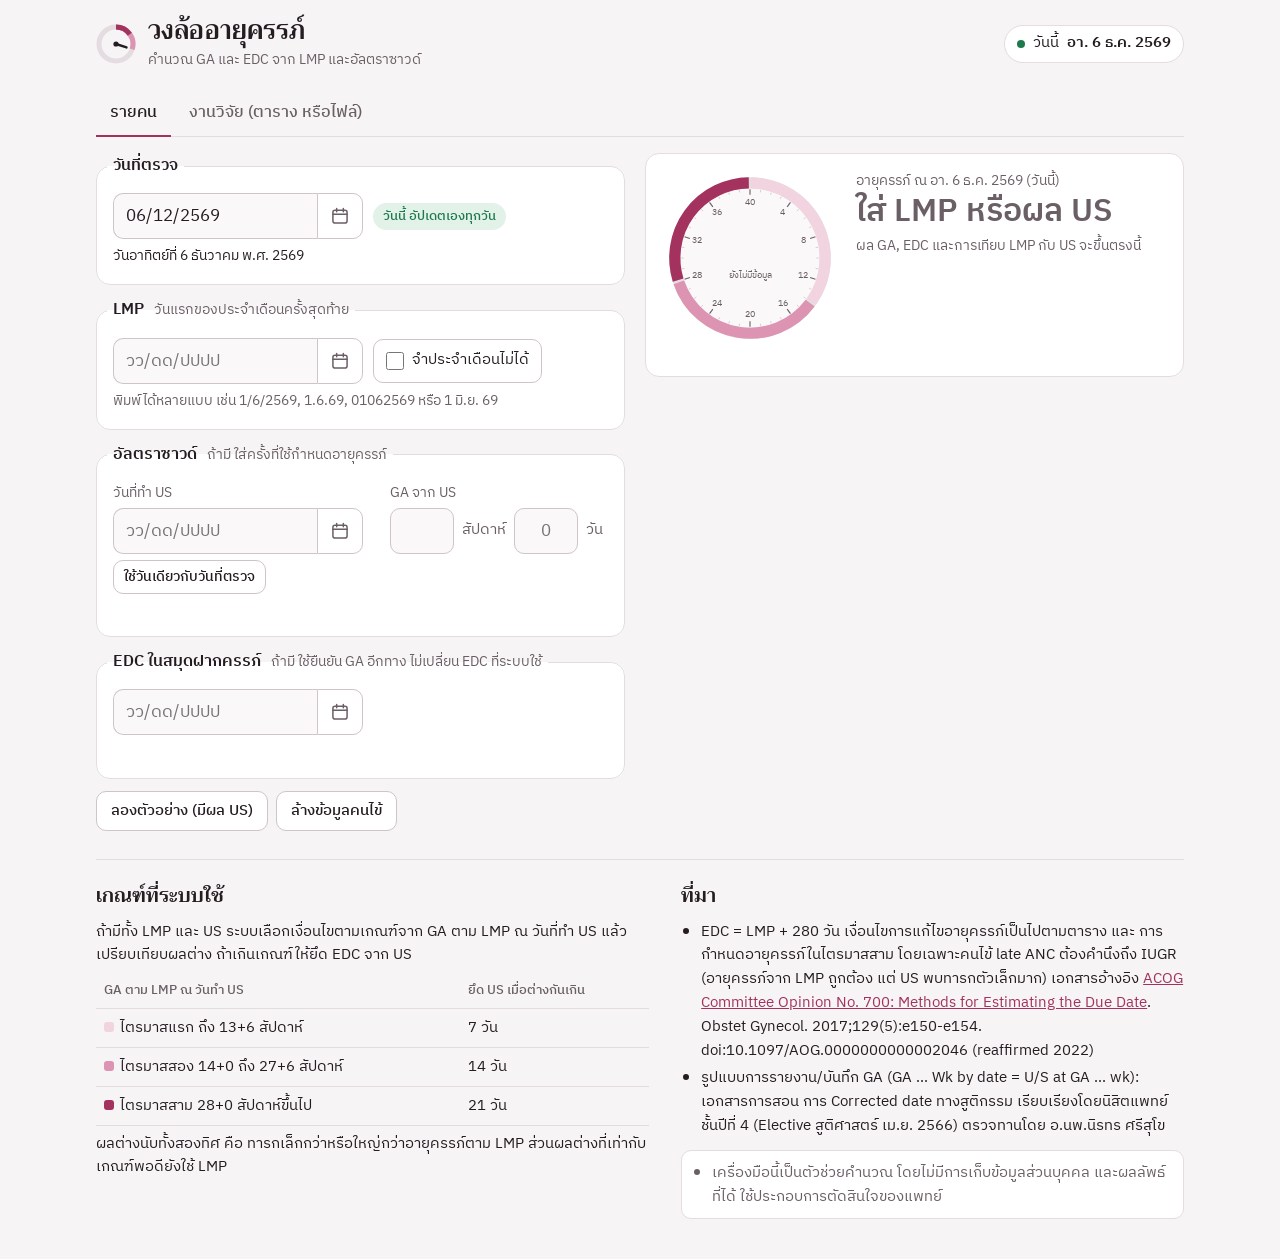
==== commit 16bb0eed: "Research tab: table mode, one woman at a time (preview branch) The research tab now opens on a table" ====
--- a/index.html
+++ b/index.html
@@ -2,7 +2,7 @@
 <html lang="th">
 <head>
 <meta charset="utf-8">
-<meta http-equiv="Content-Security-Policy" content="default-src 'none'; script-src 'sha256-Dpf68r6cEfVQsRyFS1EL6Ut+tGeLOUqAxeo5LsfJu7o=' 'sha256-jQNv1lwHyYsDZQaDAjTYdVhF8mZ7aGSru9uRZmqF8xk=' 'sha256-0gYfulAi7nHaRuZClQ4j+bqJ/kXpicnTyuPqSztbDlc='; style-src 'sha256-Ul+JD/kmqGvxsHJHqLBf/92APTHBdivWzDfVxPxUP38='; font-src 'self'; img-src 'self' data:; connect-src 'none'; base-uri 'none'; form-action 'none'; object-src 'none'">
+<meta http-equiv="Content-Security-Policy" content="default-src 'none'; script-src 'sha256-fIPmHkcIYJmJkClCT5ykDmFTEwRbvDsZoIpEpoib0Cg=' 'sha256-46g5x9QQayK2T98UlhjD8vCkeiKrgSjf4mrjLkAzndU=' 'sha256-0gYfulAi7nHaRuZClQ4j+bqJ/kXpicnTyuPqSztbDlc='; style-src 'sha256-YFLTXIfjAY6AX9m2b7tRFURnJBcUoXQzwEgK+exrSjw='; font-src 'self'; img-src 'self' data:; connect-src 'none'; base-uri 'none'; form-action 'none'; object-src 'none'">
 <meta name="viewport" content="width=device-width, initial-scale=1, viewport-fit=cover">
 <meta name="referrer" content="no-referrer">
 <meta name="robots" content="noindex, nofollow">
@@ -430,6 +430,73 @@
 .colguide dd { margin: 0; color: var(--muted); }
 @media (max-width: 560px) { .colguide dl { grid-template-columns: minmax(0, 1fr); } .colguide dd { margin-bottom: 6px; } }
 
+/* Research: table mode (one woman at a time) and the switch to file mode */
+.mode-bar { display: flex; flex-wrap: wrap; align-items: center; justify-content: space-between; gap: 10px 16px; margin: 0 0 12px; }
+.mode-bar .privacy { font-size: 0.92rem; }
+.seg { display: inline-flex; gap: 2px; padding: 3px; border: 1px solid var(--line-strong); border-radius: var(--radius); background: var(--surface); }
+.seg-btn {
+  appearance: none; border: 0; background: none; min-height: 36px; padding: 0 14px; border-radius: 7px;
+  cursor: pointer; color: var(--muted); font-weight: 500; font-size: 0.94rem;
+}
+.seg-btn:hover { color: var(--ink); }
+.seg-btn[aria-pressed="true"] { background: var(--accent); color: var(--accent-ink); }
+
+.anchor { display: flex; flex-direction: column; gap: 8px; min-width: 0; }
+.anchor-opt {
+  display: flex; flex-wrap: wrap; align-items: center; gap: 8px 12px; padding: 10px 12px; min-width: 0;
+  border: 1px solid var(--line); border-radius: var(--radius); background: var(--surface);
+}
+.anchor-opt:has(input[type="radio"]:checked) { border-color: var(--accent); background: var(--accent-soft); }
+.anchor-opt .pick { display: inline-flex; align-items: center; gap: 8px; min-height: 40px; font-weight: 500; cursor: pointer; }
+.anchor-opt .pick input { width: 18px; height: 18px; margin: 0; accent-color: var(--accent); cursor: pointer; }
+.anchor-opt .wd input { width: 58px; }
+.stale { margin: 10px 0 0; padding: 8px 12px; border-radius: var(--radius); background: var(--warn-soft); color: var(--warn); font-size: 0.92rem; }
+.dl-status.warn { color: var(--warn); }
+
+.grid-head { display: flex; flex-wrap: wrap; align-items: center; justify-content: space-between; gap: 8px 16px; margin: 0 0 10px; }
+.step-hint { margin: 0; color: var(--muted); font-size: 0.92rem; max-width: 70ch; }
+.tgrid-wrap { overflow-x: auto; border: 1px solid var(--line-strong); border-radius: var(--radius); background: var(--surface); }
+table.tgrid { border-collapse: collapse; width: 100%; font-variant-numeric: tabular-nums; }
+table.tgrid th, table.tgrid td { height: 40px; padding: 0 10px; text-align: left; border-bottom: 1px solid var(--line); border-right: 1px solid var(--line); }
+table.tgrid th:last-child, table.tgrid td:last-child { border-right: 0; }
+table.tgrid tbody tr:last-child td { border-bottom: 0; }
+table.tgrid thead th { background: var(--surface-2); color: var(--muted); font-weight: 500; font-size: 0.84rem; white-space: nowrap; }
+table.tgrid .rn { width: 44px; text-align: center; color: var(--muted); font-size: 0.84rem; }
+table.tgrid td.in { padding: 0; width: 190px; min-width: 150px; }
+table.tgrid td.in input {
+  display: block; width: 100%; height: 40px; padding: 0 10px; border: 0; border-radius: 0; background: transparent;
+  font-size: 1rem; font-variant-numeric: tabular-nums;
+}
+table.tgrid td.in input:focus { outline: 2px solid var(--focus); outline-offset: -2px; background: var(--surface-2); }
+table.tgrid td.rd { width: 150px; color: var(--muted); font-size: 0.88rem; white-space: nowrap; }
+table.tgrid th.out, table.tgrid td.out { width: 92px; text-align: center; background: var(--accent-soft); }
+table.tgrid thead th.out { color: var(--accent); font-family: ui-monospace, 'SFMono-Regular', Consolas, monospace; }
+table.tgrid td.out { color: var(--accent); font-weight: 600; font-size: 1.02rem; }
+table.tgrid td.note { color: var(--warn); font-size: 0.88rem; min-width: 150px; }
+table.tgrid tr.st-bad td.in input { color: var(--err); }
+table.tgrid tr.st-bad td.note { color: var(--err); }
+@media (max-width: 560px) {
+  /* a phone shows the date and the two results; the note is reached by sliding the table */
+  table.tgrid th, table.tgrid td { padding: 0 6px; }
+  table.tgrid .rd { display: none; }
+  table.tgrid .rn { width: 30px; }
+  table.tgrid td.in { width: auto; min-width: 116px; }
+  table.tgrid td.in input { padding: 0 6px; }
+  table.tgrid th.out, table.tgrid td.out { width: 68px; }
+  table.tgrid thead th.out { font-size: 0.78rem; }
+}
+.paste-status { margin: 8px 0 0; min-height: 1.4em; font-size: 0.9rem; color: var(--muted); }
+.paste-status.warn { color: var(--warn); }
+.legend { margin: 2px 0 0; font-size: 0.86rem; color: var(--muted); }
+.sw.out { background: var(--accent-soft); border: 1px solid var(--accent); }
+.colguide.plain dt { font-family: inherit; font-size: 0.9rem; font-weight: 500; }
+.tm-summary { margin: 0; font-size: 0.95rem; font-variant-numeric: tabular-nums; }
+#tm-copy-status { margin: 8px 0 0; min-height: 1.4em; }
+#tm-copy-fallback {
+  width: 100%; margin-top: 8px; min-height: 110px; border: 1px solid var(--line-strong); border-radius: var(--radius);
+  padding: 8px; background: var(--surface-2); font-family: ui-monospace, 'SFMono-Regular', Consolas, monospace; font-size: 0.86rem;
+}
+
 /* "Can't remember LMP" checkbox */
 .uncertain {
   display: inline-flex; align-items: center; gap: 8px; min-height: 44px; padding: 0 12px;
@@ -514,7 +581,7 @@
 
   <nav class="tabs" role="tablist" aria-label="โหมดการใช้งาน">
     <button class="tab" role="tab" id="tab-clinic" aria-controls="panel-clinic" aria-selected="true">รายคน</button>
-    <button class="tab" role="tab" id="tab-research" aria-controls="panel-research" aria-selected="false">งานวิจัย (ไฟล์ Excel/CSV)</button>
+    <button class="tab" role="tab" id="tab-research" aria-controls="panel-research" aria-selected="false">งานวิจัย (ตาราง หรือไฟล์)</button>
   </nav>
 
   <main>
@@ -673,10 +740,106 @@
     </section>
 
     <section id="panel-research" role="tabpanel" aria-labelledby="tab-research" hidden>
-      <p class="research-lead">
-        ใช้กับไฟล์ที่มีหลายราย ระบบใช้กฎเดียวกับหน้ารายคน แล้วเพิ่มคอลัมน์ผลลัพธ์ต่อท้ายคอลัมน์เดิม
+      <div class="mode-bar">
+        <div class="seg" role="group" aria-label="วิธีใส่ข้อมูล">
+          <button type="button" class="seg-btn" id="mode-table" aria-pressed="true">ตาราง</button>
+          <button type="button" class="seg-btn" id="mode-file" aria-pressed="false">ไฟล์ Excel/CSV</button>
+        </div>
         <span class="privacy"><svg viewBox="0 0 24 24" width="16" height="16" fill="none" stroke="currentColor" stroke-width="2" stroke-linecap="round" stroke-linejoin="round" aria-hidden="true"><rect x="5" y="11" width="14" height="9" rx="2"></rect><path d="M8 11V8a4 4 0 0 1 8 0v3"></path></svg>คำนวณในเบราว์เซอร์นี้ ข้อมูลไม่ถูกส่งออกจากเครื่อง</span>
-      </p>
+      </div>
+
+      <div id="research-table">
+      <p class="research-lead">ทำทีละคน ใส่ EDC ที่ถูกต้องของผู้ป่วย แล้ววางวันที่รับบริการจาก Google Sheet ระบบคำนวณ GA เป็นสัปดาห์และวัน ให้คัดลอกกลับไปวางในชีต โหมดนี้ไม่เทียบ LMP กับ US ระบบคำนวณจาก EDC ที่ใส่เท่านั้น</p>
+      <ol class="steps">
+        <li class="step">
+          <h3 id="tm-anchor-title">ค่าอ้างอิงของผู้ป่วยรายนี้</h3>
+          <div class="anchor" role="radiogroup" aria-labelledby="tm-anchor-title">
+            <div class="anchor-opt">
+              <label class="pick"><input type="radio" name="tm-anchor" id="tm-by-edc" value="edc" checked><span>EDC ที่ถูกต้อง</span></label>
+              <div class="datefield">
+                <input id="tm-edc" type="text" inputmode="decimal" autocomplete="off" spellcheck="false"
+                  placeholder="วว/ดด/ปปปป" aria-label="EDC ที่ถูกต้อง" aria-describedby="tm-anchor-echo">
+                <label class="picker" title="เลือกจากปฏิทิน">
+                  <svg viewBox="0 0 24 24" fill="none" stroke="currentColor" stroke-width="1.8" stroke-linecap="round" stroke-linejoin="round" aria-hidden="true"><rect x="3.5" y="5" width="17" height="15.5" rx="2.5"></rect><path d="M3.5 10h17M8 3v4M16 3v4"></path></svg>
+                  <input type="date" id="tm-edc-picker" aria-label="เลือก EDC จากปฏิทิน">
+                </label>
+              </div>
+            </div>
+            <div class="anchor-opt">
+              <label class="pick"><input type="radio" name="tm-anchor" id="tm-by-ga" value="ga"><span>หรือ GA</span></label>
+              <div class="wd" role="group" aria-label="GA ณ วันที่ที่ทราบ">
+                <input id="tm-ga-w" type="text" inputmode="numeric" autocomplete="off" maxlength="12" aria-label="สัปดาห์" aria-describedby="tm-anchor-echo">
+                <span>สัปดาห์</span>
+                <input id="tm-ga-d" type="text" inputmode="numeric" autocomplete="off" maxlength="2" placeholder="0" aria-label="วัน" aria-describedby="tm-anchor-echo">
+                <span>วัน ณ วันที่</span>
+              </div>
+              <div class="datefield">
+                <input id="tm-ga-date" type="text" inputmode="decimal" autocomplete="off" spellcheck="false"
+                  placeholder="วว/ดด/ปปปป" aria-label="วันที่ที่ทราบ GA" aria-describedby="tm-anchor-echo">
+                <label class="picker" title="เลือกจากปฏิทิน">
+                  <svg viewBox="0 0 24 24" fill="none" stroke="currentColor" stroke-width="1.8" stroke-linecap="round" stroke-linejoin="round" aria-hidden="true"><rect x="3.5" y="5" width="17" height="15.5" rx="2.5"></rect><path d="M3.5 10h17M8 3v4M16 3v4"></path></svg>
+                  <input type="date" id="tm-ga-date-picker" aria-label="เลือกวันที่ที่ทราบ GA จากปฏิทิน">
+                </label>
+              </div>
+            </div>
+          </div>
+          <p class="echo" id="tm-anchor-echo" aria-live="polite"></p>
+        </li>
+        <li class="step">
+          <h3>วันที่รับบริการ</h3>
+          <div class="grid-head">
+            <p class="step-hint">พิมพ์ทีละช่อง หรือคัดลอกคอลัมน์วันที่จาก Google Sheet แล้วคลิกช่องแรกและกด Ctrl+V แถวจะเรียงตรงกับในชีต</p>
+            <button type="button" class="btn small" id="tm-example">ลองตัวอย่าง (สมมติ)</button>
+          </div>
+          <div class="tgrid-wrap">
+            <table class="tgrid" id="tm-grid">
+              <thead>
+                <tr>
+                  <th scope="col" class="rn">#</th>
+                  <th scope="col">วันที่รับบริการ</th>
+                  <th scope="col" class="rd">อ่านเป็น</th>
+                  <th scope="col" class="out">ga_week</th>
+                  <th scope="col" class="out">ga_days</th>
+                  <th scope="col">หมายเหตุ</th>
+                </tr>
+              </thead>
+              <tbody id="tm-body"></tbody>
+            </table>
+          </div>
+          <p class="paste-status" id="tm-paste-status" role="status"></p>
+          <p class="legend"><span class="sw out"></span>ช่องที่ระบบคำนวณให้ แถวที่คำนวณไม่ได้จะเว้นว่าง เพื่อให้วางกลับแล้วแถวไม่เลื่อน</p>
+        </li>
+        <li class="step">
+          <h3>คัดลอกไปวางใน Google Sheet</h3>
+          <p class="tm-summary" id="tm-summary"></p>
+          <p class="stale" id="tm-stale" role="status" hidden>วันที่ชุดนี้เพิ่งวางใหม่ แต่ค่าอ้างอิงในขั้นที่ 1 ยังเป็นค่าเดิมที่คัดลอกผลไปแล้ว ถ้าเป็นผู้ป่วยรายใหม่ ให้แก้ค่าอ้างอิงก่อนคัดลอก</p>
+          <div class="row">
+            <button type="button" class="btn primary" id="tm-copy">
+              <svg viewBox="0 0 24 24" fill="none" stroke="currentColor" stroke-width="2" stroke-linecap="round" stroke-linejoin="round" aria-hidden="true"><rect x="9" y="9" width="11" height="11" rx="2"></rect><path d="M5 15V6a2 2 0 0 1 2-2h9"></path></svg>
+              คัดลอก ga_week และ ga_days
+            </button>
+            <button type="button" class="btn" id="tm-copy-edc">คัดลอกพร้อม EDC</button>
+            <button type="button" class="btn" id="tm-clear">ล้าง เริ่มคนถัดไป</button>
+          </div>
+          <p class="dl-status" id="tm-copy-status" role="status"></p>
+          <textarea id="tm-copy-fallback" readonly hidden aria-label="ผลลัพธ์สำหรับคัดลอก"></textarea>
+          <details class="colguide plain">
+            <summary>วิธีคำนวณ และแถวที่เว้นว่าง</summary>
+            <dl>
+              <dt>ga_week, ga_days</dt><dd>GA ณ วันที่รับบริการ นับจาก EDC ที่ใช้ จำนวนวันของ GA คือ 280 ลบด้วยจำนวนวันจากวันที่รับบริการถึง EDC แล้วแยกเป็นสัปดาห์เต็ม กับวันที่เหลือ 0 ถึง 6</dd>
+              <dt>GA ณ วันที่</dt><dd>ถ้าใส่ค่าอ้างอิงเป็น GA ณ วันที่ ระบบหา EDC จากวันที่นั้น + 280 วัน ลบ GA ส่วน GA 0 สัปดาห์ 0 วัน แปลว่าวันนั้นคือ LMP</dd>
+              <dt>แถวที่เว้นว่าง</dt><dd>อ่านวันที่ไม่ได้ วันที่อยู่ก่อนเริ่มตั้งครรภ์ หรือ GA เกิน 44+6 สัปดาห์ ส่วน GA ที่เกิน 44 สัปดาห์แต่ไม่เกิน 44+6 ยังแสดงค่า พร้อมหมายเหตุให้ตรวจวันที่</dd>
+              <dt>การอ่านวันที่</dt><dd>วันมาก่อนเดือนเสมอ ปี 4 หลักตั้งแต่ 2400 อ่านเป็น พ.ศ. ต่ำกว่านั้นอ่านเป็น ค.ศ. ส่วนปี 2 หลักอ่านเป็น พ.ศ. คอลัมน์ อ่านเป็น แสดงวันที่ที่ระบบเข้าใจ</dd>
+              <dt>คัดลอกพร้อม EDC</dt><dd>ได้ 3 คอลัมน์ เรียง EDC, ga_week, ga_days ให้วางที่ช่อง EDC ของแถวแรก EDC เขียนแบบ วว/ดด/ปปปป ใช้ปีแบบเดียวกับวันที่ที่วางมา ชีตจึงต้องอ่านวันที่แบบวันก่อนเดือน</dd>
+              <dt>การวาง</dt><dd>วางหลายช่องพร้อมกัน จะแทนที่ตารางตั้งแต่แถวที่คลิกลงไป ถ้าคัดลอกมาหลายคอลัมน์ ระบบใช้คอลัมน์ที่อ่านเป็นวันที่ได้มากที่สุด</dd>
+            </dl>
+          </details>
+        </li>
+      </ol>
+      </div>
+
+      <div id="research-file" hidden>
+      <p class="research-lead">ใช้กับไฟล์ที่มีหลายราย ระบบใช้กฎเดียวกับหน้ารายคน แล้วเพิ่มคอลัมน์ผลลัพธ์ต่อท้ายคอลัมน์เดิม</p>
       <ol class="steps">
         <li class="step">
           <h3>เลือกไฟล์</h3>
@@ -761,6 +924,7 @@
           </details>
         </li>
       </ol>
+      </div>
     </section>
   </main>
 
@@ -843,6 +1007,7 @@
 
   var MS_PER_DAY = 86400000;
   var MAX_INPUT_CHARS = 60;       // longer text is never a date or GA; refusing it keeps the regexes fast
+  var MAX_TABLE_ROWS = 2000;      // table mode keeps this many rows; a longer paste is cut and the page says so
   var EXCEL_EPOCH_OFFSET = 25569; // Excel serial of 1970-01-01 (1900 date system)
   var EXCEL_1904_SHIFT = 1462;    // days between the 1900 and 1904 date systems
   var EXCEL_MAX_SERIAL = 2958465; // 9999-12-31
@@ -916,6 +1081,15 @@
     var p = ymdFromDay(n);
     return pad2(p.d) + '/' + pad2(p.m) + '/' + (p.y + BE_OFFSET);
   }
+
+  function fmtDMYCE(n) {
+    if (n == null) return '';
+    var p = ymdFromDay(n);
+    return pad2(p.d) + '/' + pad2(p.m) + '/' + p.y;
+  }
+
+  // dd/mm/yyyy in the calendar asked for: 'CE', or B.E. for anything else.
+  function fmtDMYEra(n, era) { return era === 'CE' ? fmtDMYCE(n) : fmtDMYBE(n); }
 
   function fmtISO(n) {
     if (n == null) return '';
@@ -1471,15 +1645,160 @@
     return cells;
   }
 
+  /* ------------------------------------------------------------------
+   * Table mode (research tab): one pregnancy, many service dates
+   * The EDC is given by the user, either directly or as "GA w+d on a date", and is
+   * taken as final: no LMP versus U/S rule runs here. Each service date gets GA in
+   * weeks and days, in the same row order, for pasting back beside the dates in a
+   * spreadsheet. A row that cannot be calculated stays in place with blank cells.
+   * ------------------------------------------------------------------ */
+
+  // The two boxes of "GA [weeks] [days] on a date". "12+3" or "12w3d" typed into the weeks
+  // box is accepted and reported as split, so the page can fill both boxes.
+  // Unlike a U/S reading, 0+0 is allowed: it means the date is the first day of the LMP.
+  // soft: the text may simply be unfinished, so the page waits until the box is left.
+  function parseAnchorGA(wRaw, dRaw) {
+    var ws = normalizeDigits(wRaw == null ? '' : wRaw).trim();
+    var ds = normalizeDigits(dRaw == null ? '' : dRaw).trim();
+    if (ws.length > MAX_INPUT_CHARS || ds.length > MAX_INPUT_CHARS) return { ok: false, field: 'w', error: 'ข้อความยาวเกินไป' };
+    if (!ws && !ds) return { ok: false, empty: true };
+    var w, d, split = false;
+    if (/[^\d]/.test(ws)) {
+      var m = ws.match(/^(\d{1,2})\s*\+\s*(\d)$/);
+      if (m) { w = parseInt(m[1], 10); d = parseInt(m[2], 10); }
+      else {
+        var g = parseGA(ws, {});
+        if (!g.ok) return { ok: false, soft: true, field: 'w', error: 'พิมพ์สัปดาห์เป็นตัวเลข เช่น 12 แล้วใส่วันในช่องถัดไป' };
+        w = Math.floor(g.days / 7); d = g.days - w * 7;
+      }
+      split = true;
+    } else {
+      if (!ws) return { ok: false, soft: true, field: 'w', error: 'ใส่จำนวนสัปดาห์' };
+      if (!/^\d*$/.test(ds)) return { ok: false, field: 'd', error: 'วันต้องเป็น 0 ถึง 6' };
+      w = parseInt(ws, 10); d = ds ? parseInt(ds, 10) : 0;
+    }
+    if (d > 6) return { ok: false, field: 'd', error: 'วันต้องเป็น 0 ถึง 6' };
+    if (w * 7 + d > MAX_GA_DAYS) return { ok: false, field: 'w', error: 'GA ต้องไม่เกิน ' + fmtWD(MAX_GA_DAYS) };
+    return { ok: true, days: w * 7 + d, w: w, d: d, split: split };
+  }
+
+  // EDC from a GA that is known on any date (same arithmetic as a U/S reading).
+  function edcFromGAOn(day, gaDays) { return edcFromUS(day, gaDays); }
+
+  var TABLE_NOTE = {
+    BEFORE: 'วันที่อยู่ก่อนเริ่มตั้งครรภ์',
+    BEYOND: 'GA เกิน ' + fmtWD(MAX_GA_DAYS) + ' สัปดาห์',
+    LATE: 'GA เกิน ' + (WARN_GA_DAYS / 7) + ' สัปดาห์ ตรวจสอบวันที่'
+  };
+
+  // GA on one service date, counted from the EDC in use.
+  // status: 'empty' no text
+  //         'bad'   no GA: the date is unreadable (unread: true), before day 0 of the EDC,
+  //                 or beyond MAX_GA_DAYS. Given no GA on purpose, so that a date from another
+  //                 pregnancy or a typing error never reaches the sheet as a number.
+  //         'wait'  the date is readable but no EDC has been given yet
+  //         'ok'    GA in gaDays
+  //         'warn'  GA in gaDays, beyond WARN_GA_DAYS: shown, with a note to check the date
+  function gaForDate(edcDay, raw, opts) {
+    var p = parseDateValue(raw, opts || {});
+    if (p.empty) return { status: 'empty', day: null, era: null, gaDays: null, note: '' };
+    if (!p.ok) return { status: 'bad', unread: true, day: null, era: null, gaDays: null, note: p.error };
+    if (edcDay == null) return { status: 'wait', day: p.day, era: p.era, gaDays: null, note: '' };
+    var ga = gaOn(edcDay, p.day);
+    if (ga < 0) return { status: 'bad', day: p.day, era: p.era, gaDays: null, note: TABLE_NOTE.BEFORE };
+    if (ga > MAX_GA_DAYS) return { status: 'bad', day: p.day, era: p.era, gaDays: null, note: TABLE_NOTE.BEYOND };
+    var late = ga > WARN_GA_DAYS;
+    return { status: late ? 'warn' : 'ok', day: p.day, era: p.era, gaDays: ga, note: late ? TABLE_NOTE.LATE : '' };
+  }
+
+  // The calendar most of the readable dates were written in: 'BE', 'CE', or null when there
+  // is none or a tie. An EDC sent back to the sheet is written in the same calendar.
+  function majorityEra(results) {
+    var be = 0, ce = 0;
+    (results || []).forEach(function (r) {
+      if (!r || r.day == null) return;
+      if (r.era === 'BE') be++; else if (r.era === 'CE') ce++;
+    });
+    return be > ce ? 'BE' : (ce > be ? 'CE' : null);
+  }
+
+  // Text for the clipboard: one line per table row, tab between cells, CR LF between rows,
+  // which Google Sheets and Excel both paste as cells. Rows after the last row that has any
+  // text are left out. A row without a GA becomes empty cells, so the rows never shift.
+  // opts.edcText: when given, an EDC cell goes in front of ga_week and ga_days on rows that have a GA.
+  function tableClipboardText(results, opts) {
+    opts = opts || {};
+    var last = -1, i;
+    for (i = 0; i < results.length; i++) if (results[i] && results[i].status !== 'empty') last = i;
+    var lines = [], filled = 0;
+    for (i = 0; i <= last; i++) {
+      var r = results[i], has = !!r && r.gaDays != null;
+      var wd = has ? splitWD(r.gaDays) : null;
+      var cells = has ? [String(wd.w), String(wd.d)] : ['', ''];
+      if (opts.edcText != null) cells.unshift(has ? opts.edcText : '');
+      if (has) filled++;
+      lines.push(cells.join('\t'));
+    }
+    return { text: lines.join('\r\n'), rows: lines.length, filled: filled, blank: lines.length - filled };
+  }
+
+  // Text copied from Google Sheets or Excel: rows end with a line break, cells are separated
+  // by tabs, and a cell that holds a line break is quoted. When several columns were copied,
+  // the column with the most readable dates is taken as the service date (the leftmost on a tie).
+  // Empty rows inside the block are kept, because the results must line up with the sheet rows;
+  // empty rows at the end are dropped. dates: how many of the kept values read as a date.
+  // multiline: a cell held a line break or a stray quote mark, so the page asks the user to
+  // check that the number of rows matches the sheet.
+  function parsePastedDates(text, opts) {
+    text = String(text == null ? '' : text);
+    var hasBreak = function (v) { return /[\r\n]/.test(v); };
+    var grid = parseCSV(text, '\t');
+    // A cell that begins with a quote mark without being a quoted cell makes the parser
+    // swallow the cells and rows after it, which would shift every row below. A real quoted
+    // cell never holds a tab, so a field with both a line break and a tab gives that away:
+    // the text is then read again line by line, every quote mark taken as an ordinary character.
+    var swallowed = grid.some(function (r) {
+      return r.some(function (v) { return hasBreak(v) && v.indexOf('\t') >= 0; });
+    });
+    if (swallowed) {
+      var plain = text.charCodeAt(0) === 0xFEFF ? text.slice(1) : text;   // a byte-order mark is not data
+      var lines = plain.split(/\r\n|\n|\r/);
+      if (lines.length && lines[lines.length - 1] === '') lines.pop();
+      grid = lines.map(function (l) { return l.split('\t'); });
+    }
+    var multiline = swallowed || grid.some(function (r) { return r.some(hasBreak); });
+    var cols = grid.reduce(function (m, r) { return Math.max(m, r.length); }, 0);
+    var col = 0;
+    if (cols > 1) {
+      var best = -1;
+      for (var j = 0; j < cols; j++) {
+        var n = 0;
+        for (var i = 0; i < grid.length && i < MAX_TABLE_ROWS; i++) {
+          if (parseDateValue(grid[i][j], opts || {}).ok) n++;
+        }
+        if (n > best) { best = n; col = j; }
+      }
+    }
+    var values = grid.map(function (r) {
+      var v = r[col];
+      return v == null ? '' : String(v).replace(/\s+/g, ' ').trim();
+    });
+    while (values.length && values[values.length - 1] === '') values.pop();
+    var total = values.length;
+    if (total > MAX_TABLE_ROWS) values = values.slice(0, MAX_TABLE_ROWS);
+    var dates = values.filter(function (v) { return parseDateValue(v, opts || {}).ok; }).length;
+    return { values: values, cols: cols, col: col, total: total, cut: total > values.length, dates: dates, multiline: multiline };
+  }
+
   function dayToExcelSerial(day) { return day + EXCEL_EPOCH_OFFSET; }
 
   return {
     DAYS_LMP_TO_EDC: DAYS_LMP_TO_EDC, REDATING_BANDS: REDATING_BANDS, MAX_GA_DAYS: MAX_GA_DAYS,
-    WARN_GA_DAYS: WARN_GA_DAYS, BE_OFFSET: BE_OFFSET,
+    WARN_GA_DAYS: WARN_GA_DAYS, BE_OFFSET: BE_OFFSET, MAX_TABLE_ROWS: MAX_TABLE_ROWS,
     TH_MONTHS: TH_MONTHS, TH_MONTHS_ABBR: TH_MONTHS_ABBR, TH_WEEKDAYS: TH_WEEKDAYS,
     dayFromYMD: dayFromYMD, ymdFromDay: ymdFromDay, localToday: localToday,
     msUntilNextLocalMidnight: msUntilNextLocalMidnight, weekdayIndex: weekdayIndex,
-    fmtThai: fmtThai, fmtThaiLong: fmtThaiLong, fmtDMYBE: fmtDMYBE, fmtISO: fmtISO,
+    fmtThai: fmtThai, fmtThaiLong: fmtThaiLong, fmtDMYBE: fmtDMYBE, fmtDMYCE: fmtDMYCE, fmtDMYEra: fmtDMYEra, fmtISO: fmtISO,
     splitWD: splitWD, fmtWD: fmtWD, fmtWDThai: fmtWDThai, trimesterOf: trimesterOf,
     normalizeDigits: normalizeDigits, parseDateText: parseDateText, parseDateValue: parseDateValue,
     parseGA: parseGA, gaFromWD: gaFromWD,
@@ -1488,6 +1807,8 @@
     reportLine: reportLine, naegeleEDC: naegeleEDC, checkBookEDC: checkBookEDC,
     decodeText: decodeText, parseCSV: parseCSV, toCSV: toCSV,
     processRow: processRow, outputHeaders: outputHeaders, outputCells: outputCells,
+    parseAnchorGA: parseAnchorGA, edcFromGAOn: edcFromGAOn, TABLE_NOTE: TABLE_NOTE, gaForDate: gaForDate,
+    majorityEra: majorityEra, tableClipboardText: tableClipboardText, parsePastedDates: parsePastedDates,
     dayToExcelSerial: dayToExcelSerial, isEmptyCell: isEmptyCell
   };
 });
@@ -2115,8 +2436,21 @@
     $('panel-clinic').hidden = !clinic;
     $('panel-research').hidden = clinic;
     try { localStorage.setItem('pregwheel-tab', clinic ? 'clinic' : 'research'); } catch (e) { /* storage unavailable */ }
-    if (!clinic) Research.ensure();
-  }
+    if (!clinic) selectResearchMode($('mode-file').getAttribute('aria-pressed') === 'true' ? 'file' : 'table');
+  }
+
+  // The research tab has two ways to give the data. The table (one woman at a time, typed
+  // or pasted) opens first; the Excel/CSV file mode stays one click away.
+  function selectResearchMode(mode) {
+    var table = mode !== 'file';
+    $('mode-table').setAttribute('aria-pressed', String(table));
+    $('mode-file').setAttribute('aria-pressed', String(!table));
+    $('research-table').hidden = !table;
+    $('research-file').hidden = table;
+    if (table) TableMode.ensure(); else Research.ensure();
+  }
+  $('mode-table').addEventListener('click', function () { selectResearchMode('table'); });
+  $('mode-file').addEventListener('click', function () { selectResearchMode('file'); });
   $('tab-clinic').addEventListener('click', function () { selectTab('clinic'); });
   $('tab-research').addEventListener('click', function () { selectTab('research'); });
   document.querySelector('.tabs').addEventListener('keydown', function (e) {
@@ -2645,6 +2979,386 @@
   })();
 
   /* ================================================================
+   * Copying to the clipboard
+   * The async clipboard API comes first. Where the page may not use it (an embedded
+   * viewer, an older browser), the text is copied through a selected text box. If that
+   * fails too, the box stays open and selected, so Ctrl+C finishes the job.
+   * ================================================================ */
+  function copyText(text, box, done, manual) {
+    function legacy() {
+      box.hidden = false;
+      box.value = text;
+      box.focus();
+      box.select();
+      var ok = false;
+      try { ok = document.execCommand('copy'); } catch (e) { ok = false; }
+      if (ok) { box.hidden = true; done(); } else manual();
+    }
+    try {
+      if (navigator.clipboard && navigator.clipboard.writeText) {
+        navigator.clipboard.writeText(text).then(function () { box.hidden = true; done(); }, legacy);
+      } else legacy();
+    } catch (e) { legacy(); }
+  }
+
+  /* ================================================================
+   * Research tab, table mode: one woman at a time.
+   * The EDC that is already settled is typed once, or given as GA w+d on a date. The
+   * service dates are typed or pasted from Google Sheets, and GA in weeks and days comes
+   * back in the same row order, ready to paste into the sheet. Nothing is stored or sent.
+   * ================================================================ */
+  var TableMode = (function () {
+    var MIN_ROWS = 6;
+    // Made-up numbers for the "try an example" button. Not from any patient.
+    var EXAMPLE = {
+      edc: '14/09/2022',
+      dates: ['8/2/2022', '18/3/2022', '4/5/2022', '23/6/2022', '12/8/2022', '6/9/2022', '20/10/2023']
+    };
+    var T = {
+      anchor: 'edc',                 // the reference in use: 'edc', or 'ga' (GA on a date)
+      edcDay: null, edcErr: null,
+      gaDate: null, gaDateErr: null,
+      ga: null, gaErr: null,         // GA of the reference, in days
+      rows: [],                      // text of each service-date box, in table order
+      res: [],                       // C.gaForDate() result for each row
+      copied: false,                 // results were copied and the reference has not changed since
+      stale: false                   // new dates were pasted over copied ones while the reference stayed the same
+    };
+    var ready = false;
+    var body = $('tm-body');
+
+    function edcInUse() {
+      if (T.anchor === 'edc') return T.edcDay;
+      return T.ga != null && T.gaDate != null ? C.edcFromGAOn(T.gaDate, T.ga) : null;
+    }
+
+    /* ---------- The reference (step 1) ---------- */
+    function shown(err) { return err && err !== 'pending' ? err : null; }
+
+    function renderAnchor() {
+      var edc = edcInUse(), err, text;
+      if (T.anchor === 'edc') {
+        err = shown(T.edcErr);
+        if (err) text = err + ' ลองพิมพ์แบบ 14/09/2565 หรือ 14/09/2022';
+        else if (edc != null) text = 'EDC ที่ใช้ ' + C.fmtThaiLong(edc) + ' (เทียบเท่า LMP ' + C.fmtThai(edc - C.DAYS_LMP_TO_EDC, true) + ')';
+        else text = 'ใส่ EDC ที่ถูกต้องของผู้ป่วยรายนี้ พิมพ์ปีเป็น พ.ศ. หรือ ค.ศ. ก็ได้';
+      } else {
+        err = shown(T.gaErr) || shown(T.gaDateErr);
+        if (err) text = err;
+        else if (edc != null) text = 'EDC ที่ใช้ ' + C.fmtThaiLong(edc) + ' คิดจาก GA ' + C.fmtWD(T.ga) + ' ณ ' + C.fmtThai(T.gaDate, true);
+        else if (T.ga != null) text = 'ใส่วันที่ที่ GA เท่ากับ ' + C.fmtWD(T.ga);
+        else if (T.gaDate != null) text = 'ใส่ GA ณ ' + C.fmtThai(T.gaDate, true);
+        else text = 'ใส่ GA และวันที่ที่ทราบ GA นั้น';
+      }
+      setEcho('tm-anchor-echo', err ? 'err' : (edc != null ? 'ok' : ''), text);
+    }
+
+    function use(mode) {
+      T.anchor = mode;
+      $('tm-by-edc').checked = mode === 'edc';
+      $('tm-by-ga').checked = mode === 'ga';
+    }
+
+    // The likeliest slip in a one-woman-at-a-time loop: the next woman's dates are pasted
+    // and the EDC of the woman before is still there. The results would look plausible.
+    // A warning beside the copy buttons stays until the reference is changed or cleared.
+    function setStale(on) {
+      T.stale = on;
+      $('tm-stale').hidden = !on;
+    }
+
+    // Any change of the reference: the old copy no longer matches what is on screen.
+    function anchorChanged() {
+      T.copied = false;
+      setStale(false);
+      renderAnchor();
+      paintAll();
+    }
+
+    var handleEdc = bindDateField('tm-edc', 'tm-edc-picker', function (day, err, empty) {
+      T.edcDay = day; T.edcErr = err;
+      if (!empty) use('edc');
+      anchorChanged();
+    });
+    bindDateField('tm-ga-date', 'tm-ga-date-picker', function (day, err, empty) {
+      T.gaDate = day; T.gaDateErr = err;
+      if (!empty) use('ga');
+      anchorChanged();
+    });
+
+    function readGA(final) {
+      var wEl = $('tm-ga-w'), dEl = $('tm-ga-d');
+      wEl.classList.remove('invalid'); dEl.classList.remove('invalid');
+      var r = C.parseAnchorGA(wEl.value, dEl.value);
+      if (r.ok) {
+        // "12+3" typed into the weeks box: split it into the two boxes
+        if (r.split) { wEl.value = String(r.w); dEl.value = String(r.d); }
+        T.ga = r.days; T.gaErr = null;
+      } else if (r.empty) {
+        T.ga = null; T.gaErr = null;
+      } else {
+        T.ga = null;
+        T.gaErr = r.soft && !final ? 'pending' : r.error;
+        if (T.gaErr !== 'pending') (r.field === 'd' ? dEl : wEl).classList.add('invalid');
+      }
+    }
+    ['tm-ga-w', 'tm-ga-d'].forEach(function (id) {
+      $(id).addEventListener('input', function () {
+        readGA(false);
+        if ($('tm-ga-w').value.trim() || $('tm-ga-d').value.trim()) use('ga');
+        anchorChanged();
+      });
+      $(id).addEventListener('change', function () { readGA(true); anchorChanged(); });
+    });
+    $('tm-by-edc').addEventListener('change', function () { if (this.checked) { use('edc'); anchorChanged(); } });
+    $('tm-by-ga').addEventListener('change', function () { if (this.checked) { use('ga'); anchorChanged(); } });
+
+    /* ---------- The grid (step 2) ---------- */
+    function lastFilled() {
+      for (var i = T.rows.length - 1; i >= 0; i--) if (T.rows[i].trim() !== '') return i;
+      return -1;
+    }
+
+    // One free row after the last entry, never fewer than MIN_ROWS, never more than the cap.
+    function fitRows() {
+      var want = Math.min(C.MAX_TABLE_ROWS, Math.max(MIN_ROWS, lastFilled() + 2));
+      while (T.rows.length < want) T.rows.push('');
+      T.rows.length = want;
+    }
+
+    function makeRow(i) {
+      var tr = document.createElement('tr');
+      function td(cls) { var c = document.createElement('td'); c.className = cls; tr.appendChild(c); return c; }
+      td('rn').textContent = String(i + 1);
+      var inp = document.createElement('input');
+      inp.type = 'text';
+      inp.className = 'tdate';
+      inp.spellcheck = false;
+      inp.setAttribute('inputmode', 'decimal');
+      inp.setAttribute('autocomplete', 'off');
+      inp.setAttribute('aria-label', 'วันที่รับบริการ แถว ' + (i + 1));
+      if (i === 0) inp.placeholder = 'วว/ดด/ปปปป';
+      inp.value = T.rows[i];
+      td('in').appendChild(inp);
+      td('rd'); td('out'); td('out'); td('note');
+      return tr;
+    }
+
+    // typing: the box is being typed in, so a date that cannot be read yet is not an error
+    function paintRow(i, typing) {
+      var r = T.res[i] = C.gaForDate(edcInUse(), T.rows[i], {});
+      var tr = body.rows[i];
+      if (!tr) return;
+      var quiet = !!(typing && r.unread);
+      tr.className = 'st-' + (quiet ? 'wait' : r.status);
+      tr.cells[2].textContent = r.day != null ? C.fmtThai(r.day, true) : '';
+      var wd = r.gaDays != null ? C.splitWD(r.gaDays) : null;
+      tr.cells[3].textContent = wd ? String(wd.w) : '';
+      tr.cells[4].textContent = wd ? String(wd.d) : '';
+      tr.cells[5].textContent = quiet ? '' : r.note;
+    }
+
+    function paintAll() {
+      T.res = [];
+      for (var i = 0; i < T.rows.length; i++) paintRow(i, false);
+      renderSummary();
+    }
+
+    function rebuild() {
+      fitRows();
+      var frag = document.createDocumentFragment();
+      for (var i = 0; i < T.rows.length; i++) frag.appendChild(makeRow(i));
+      body.textContent = '';
+      body.appendChild(frag);
+      paintAll();
+    }
+
+    // Typing in the last row adds the next one, so a free row is always there.
+    function grow() {
+      var want = Math.min(C.MAX_TABLE_ROWS, lastFilled() + 2);
+      while (T.rows.length < want) {
+        T.rows.push('');
+        body.appendChild(makeRow(T.rows.length - 1));
+        paintRow(T.rows.length - 1, false);
+      }
+    }
+
+    function rowOf(el) {
+      if (!el || !el.classList || !el.classList.contains('tdate')) return -1;
+      return el.parentNode.parentNode.sectionRowIndex;
+    }
+
+    function focusRow(i) {
+      if (i < 0 || i >= T.rows.length) return;
+      var inp = body.rows[i].cells[1].firstChild;
+      inp.focus();
+      inp.select();
+    }
+
+    function setPasteStatus(kind, text) {
+      var el = $('tm-paste-status');
+      el.className = 'paste-status' + (kind ? ' ' + kind : '');
+      el.textContent = text;
+    }
+
+    // The EDC written back to the sheet uses the calendar of the pasted dates. With no
+    // readable date to go by, it follows the reference date as typed, then B.E.
+    function copyEra() {
+      var era = C.majorityEra(T.res);
+      if (!era) {
+        var p = C.parseDateText($(T.anchor === 'edc' ? 'tm-edc' : 'tm-ga-date').value, {});
+        era = p.ok ? p.era : null;
+      }
+      return era || 'BE';
+    }
+
+    function counts(out) {
+      return out.rows + ' แถว คำนวณได้ ' + out.filled + (out.blank ? ' เว้นว่าง ' + out.blank : '');
+    }
+
+    function renderSummary() {
+      var out = C.tableClipboardText(T.res, {}), edc = edcInUse(), text;
+      if (!out.rows) text = 'ยังไม่มีวันที่รับบริการ';
+      else if (edc == null) text = out.rows + ' แถว ยังไม่มีค่าอ้างอิง';
+      else text = counts(out) + ' · ใช้ EDC ' + C.fmtDMYEra(edc, copyEra());
+      $('tm-summary').textContent = text;
+    }
+
+    body.addEventListener('input', function (e) {
+      var i = rowOf(e.target);
+      if (i < 0) return;
+      T.rows[i] = e.target.value;
+      grow();
+      paintRow(i, true);
+      renderSummary();
+      setPasteStatus('', '');
+    });
+    body.addEventListener('focusout', function (e) {
+      var i = rowOf(e.target);
+      if (i >= 0) paintRow(i, false);
+    });
+    body.addEventListener('keydown', function (e) {
+      var i = rowOf(e.target);
+      if (i < 0 || e.isComposing) return;
+      if (e.key === 'Enter' || e.key === 'ArrowDown') { e.preventDefault(); focusRow(i + 1); }
+      else if (e.key === 'ArrowUp') { e.preventDefault(); focusRow(i - 1); }
+    });
+
+    // Several cells pasted at once replace the table from the clicked row downward. Rows
+    // left over from the woman before would otherwise be calculated with the new EDC.
+    function placeRows(at, p) {
+      var replaced = T.rows.slice(at).filter(function (v) { return v.trim() !== ''; }).length;
+      var vals = p.values.slice(0, Math.max(0, C.MAX_TABLE_ROWS - at));
+      T.rows = T.rows.slice(0, at).concat(vals);
+      rebuild();
+      var msg = 'วาง ' + vals.length + ' แถว' + (at > 0 ? ' ตั้งแต่แถว ' + (at + 1) : '');
+      if (p.cols > 1) msg += ' ใช้คอลัมน์ที่ ' + (p.col + 1) + ' จาก ' + p.cols + ' คอลัมน์เป็นวันที่รับบริการ';
+      if (replaced) msg += ' แทนที่ของเดิม ' + replaced + ' แถว';
+      var cut = p.cut || vals.length < p.values.length;
+      if (cut) msg += ' ตารางรับได้ ' + C.MAX_TABLE_ROWS + ' แถว ส่วนที่เกินไม่ได้วาง';
+      if (p.multiline) msg += ' ข้อมูลที่วางมีช่องข้อความหลายบรรทัดหรือเครื่องหมายคำพูด ตรวจว่าจำนวนแถวตรงกับในชีต';
+      setPasteStatus(cut || p.multiline ? 'warn' : '', msg);
+      if (at === 0 && T.copied) setStale(true);
+      setStatus($('tm-copy-status'), '', '');
+      $('tm-copy-fallback').hidden = true;
+      focusRow(Math.min(at + vals.length, T.rows.length - 1));
+    }
+
+    // Where a paste of several cells goes while the table is on screen:
+    //   into a date box of the table      from that row downward
+    //   into a box of the reference       to row 1 (several cells can never be one EDC or one GA)
+    //   with no box in focus              to row 1 (for example straight after pressing a copy button)
+    // The last two only act when the text holds at least one readable date.
+    // A paste of one cell is left to the browser, which puts it into the box as usual.
+    document.addEventListener('paste', function (e) {
+      if ($('panel-research').hidden || $('research-table').hidden) return;
+      var t = e.target, i = rowOf(t);
+      var inAnchor = !!(t && t.id && /^tm-(edc|ga-w|ga-d|ga-date)$/.test(t.id));
+      var editable = !!(t && (t.tagName === 'INPUT' || t.tagName === 'TEXTAREA' || t.tagName === 'SELECT' || t.isContentEditable));
+      if (i < 0 && !inAnchor && editable) return;
+      var cd = e.clipboardData || window.clipboardData;
+      var text = cd ? cd.getData('text') : '';
+      if (!text || !/[\t\r\n]/.test(text.replace(/[\r\n]+$/, ''))) return;
+      e.preventDefault();
+      var p = C.parsePastedDates(text, {});
+      if (i < 0 && !p.dates) {
+        setPasteStatus('warn', 'ข้อความที่วางไม่มีวันที่ที่อ่านได้ จึงไม่ได้วางลงตาราง');
+        return;
+      }
+      placeRows(i < 0 ? 0 : i, p);
+    });
+
+    // Enter walks through the reference boxes and lands on row 1, ready for Ctrl+V.
+    [['tm-edc', null], ['tm-ga-w', 'tm-ga-d'], ['tm-ga-d', 'tm-ga-date'], ['tm-ga-date', null]].forEach(function (pair) {
+      $(pair[0]).addEventListener('keydown', function (e) {
+        if (e.key !== 'Enter' || e.isComposing) return;
+        e.preventDefault();
+        if (pair[1]) { $(pair[1]).focus(); $(pair[1]).select(); } else focusRow(0);
+      });
+    });
+
+    /* ---------- Copy back (step 3) ---------- */
+    function copy(withEdc, btn) {
+      var status = $('tm-copy-status'), edc = edcInUse();
+      $('tm-copy-fallback').hidden = true;
+      paintAll();
+      if (edc == null) { setStatus(status, 'err', 'ใส่ค่าอ้างอิงในขั้นที่ 1 ก่อน'); return; }
+      var out = C.tableClipboardText(T.res, withEdc ? { edcText: C.fmtDMYEra(edc, copyEra()) } : {});
+      if (!out.rows) { setStatus(status, 'err', 'ใส่วันที่รับบริการในขั้นที่ 2 ก่อน'); return; }
+      if (!out.filled) { setStatus(status, 'err', 'ยังไม่มีแถวที่คำนวณได้ ดูหมายเหตุในตาราง'); return; }
+      var where = withEdc ? 'วางที่ช่อง EDC ของแถวแรกในชีต จะได้ 3 คอลัมน์ EDC, ga_week, ga_days'
+        : 'วางที่ช่อง ga_week ของแถวแรกในชีต';
+      var check = T.stale ? ' ค่าอ้างอิงยังเป็นค่าเดิม ตรวจก่อนวาง' : '';
+      copyText(out.text, $('tm-copy-fallback'), function () {
+        T.copied = true;
+        setStatus(status, T.stale ? 'warn' : 'ok', 'คัดลอกแล้ว ' + counts(out) + ' ' + where + check);
+        btn.focus();
+      }, function () {
+        T.copied = true;
+        setStatus(status, T.stale ? 'warn' : '', 'เลือกผลลัพธ์ ' + counts(out) + ' ให้แล้ว กด Ctrl+C เพื่อคัดลอก จากนั้น' + where + check);
+      });
+    }
+    $('tm-copy').addEventListener('click', function () { copy(false, this); });
+    $('tm-copy-edc').addEventListener('click', function () { copy(true, this); });
+
+    function resetStatus() {
+      T.copied = false;
+      setStale(false);
+      $('tm-copy-fallback').hidden = true;
+      setStatus($('tm-copy-status'), '', '');
+    }
+
+    $('tm-clear').addEventListener('click', function () {
+      ['tm-edc', 'tm-ga-w', 'tm-ga-d', 'tm-ga-date'].forEach(function (id) {
+        $(id).value = ''; $(id).classList.remove('invalid'); $(id).dataset.dirty = '';
+      });
+      ['tm-edc-picker', 'tm-ga-date-picker'].forEach(function (id) { $(id).value = ''; });
+      T.edcDay = T.gaDate = T.ga = null;
+      T.edcErr = T.gaDateErr = T.gaErr = null;
+      T.rows = [];
+      resetStatus();
+      setPasteStatus('', '');
+      renderAnchor();
+      rebuild();
+      $(T.anchor === 'edc' ? 'tm-edc' : 'tm-ga-w').focus();
+    });
+
+    $('tm-example').addEventListener('click', function () {
+      $('tm-edc').value = EXAMPLE.edc;
+      handleEdc(true);
+      T.rows = EXAMPLE.dates.slice();
+      resetStatus();
+      rebuild();
+      setPasteStatus('', 'ตัวอย่างสมมติ ' + EXAMPLE.dates.length + ' แถว แถวสุดท้ายตั้งใจให้เกินช่วงตั้งครรภ์ เพื่อให้เห็นแถวที่เว้นว่าง');
+    });
+
+    return {
+      ensure: function () { if (!ready) { ready = true; renderAnchor(); rebuild(); } },
+      _state: T
+    };
+  })();
+
+  /* ================================================================
    * Start
    * ================================================================ */
   buildWheel();
@@ -2664,7 +3378,7 @@
   }
   selectTab(startTab);
 
-  window.PregWheel = { state: state, recompute: recompute, checkToday: checkToday, research: Research };
+  window.PregWheel = { state: state, recompute: recompute, checkToday: checkToday, research: Research, table: TableMode };
 })();
 </script>
 <!-- SheetJS Community Edition 0.18.5, Apache License 2.0, https://sheetjs.com -->
